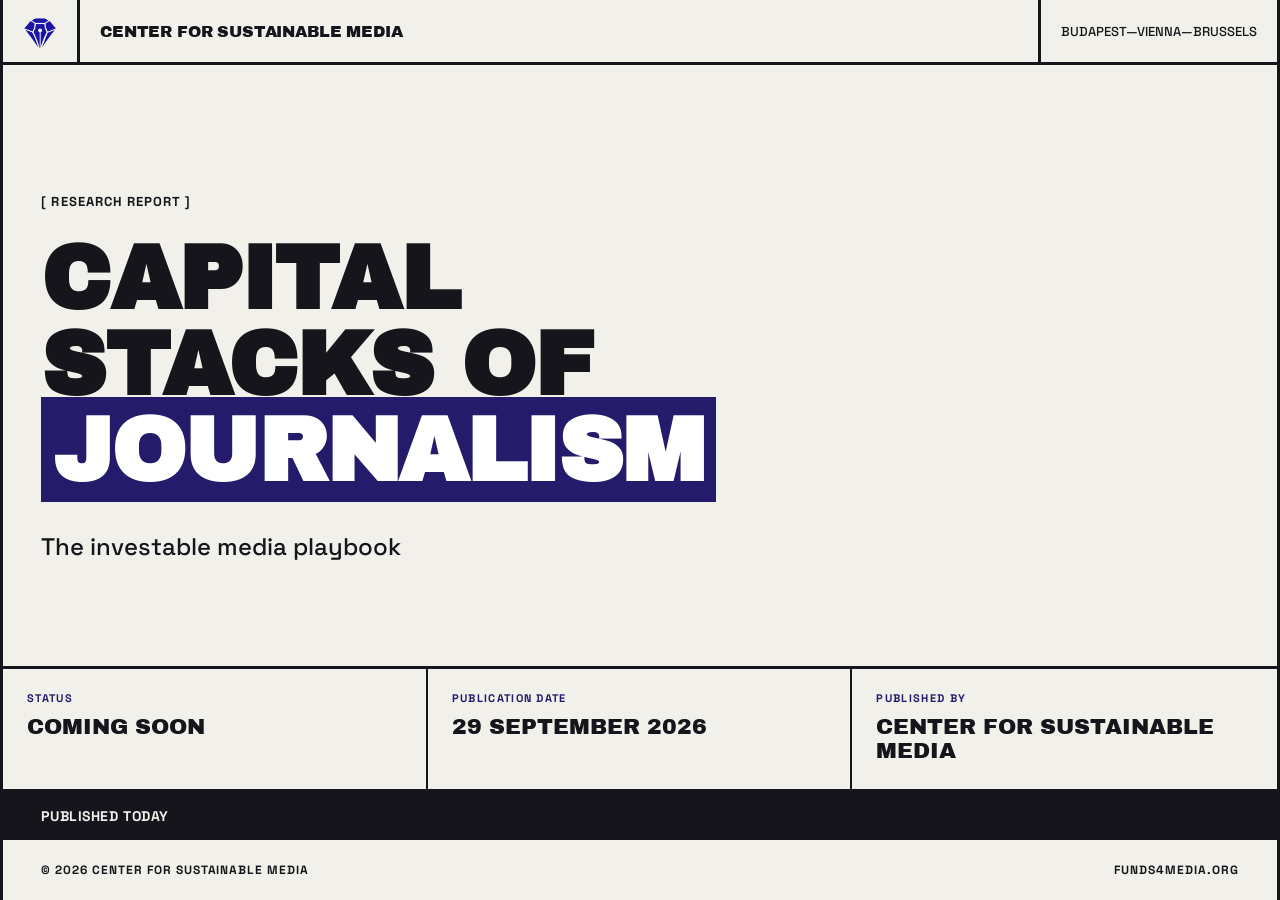
==== index.html @ 816e5230 "Add Capital Stacks coming soon page Deployable index.html bundled from the design source, plus the e" ====
<!DOCTYPE html>
<html>
<head>
  <meta charset="utf-8">
  <title>Capital Stacks of Journalism — Coming Soon</title>
  <meta name="viewport" content="width=device-width, initial-scale=1">
  <style>
    * { margin: 0; padding: 0; box-sizing: border-box; }
    body { background: #DAD7CE; display: flex; align-items: center; justify-content: center; min-height: 100vh; font-family: -apple-system, BlinkMacSystemFont, sans-serif; }
    #__bundler_loading { position: fixed; bottom: 20px; right: 20px; font: 13px/1.4 -apple-system, BlinkMacSystemFont, sans-serif; color: #666; background: #fff; padding: 8px 14px; border-radius: 8px; box-shadow: 0 1px 4px rgba(0,0,0,0.12); z-index: 10000; }
    #__bundler_thumbnail { position: fixed; inset: 0; width: 100%; height: 100%; display: flex; align-items: center; justify-content: center; background: #DAD7CE; z-index: 9999; }
    #__bundler_thumbnail svg { width: 100%; height: 100%; object-fit: contain; }
    #__bundler_placeholder { color: #999; font-size: 14px; }
  </style>
  <noscript>
    <style>#__bundler_loading { display: none; }</style>
    <div style="position:fixed;bottom:12px;left:12px;font:13px/1.4 -apple-system,BlinkMacSystemFont,sans-serif;color:#999;background:rgba(255,255,255,0.9);padding:6px 12px;border-radius:6px;box-shadow:0 1px 4px rgba(0,0,0,0.08);z-index:10000;">
      This page requires JavaScript to display.
    </div>
  </noscript>
</head>
<body>
  <div id="__bundler_thumbnail">
  <svg viewBox="0 0 1200 800" xmlns="http://www.w3.org/2000/svg">
    <rect x="300" y="200" width="600" height="400" fill="#F2F0EA" stroke="#16151B" stroke-width="12"></rect>
    <rect x="360" y="270" width="480" height="70" fill="#16151B"></rect>
    <rect x="360" y="370" width="480" height="70" fill="#241B6B"></rect>
    <rect x="360" y="470" width="300" height="60" fill="#16151B"></rect>
  </svg>
</div>
  <div id="__bundler_loading">Unpacking...</div>

  <script>
    
document.addEventListener('DOMContentLoaded', async function() {
  const loading = document.getElementById('__bundler_loading');
  function setStatus(msg) { if (loading) loading.textContent = msg; }

  const FONT_MIME = /^(font[/]|application[/](x-)?font-|application[/]vnd\.ms-fontobject)/i;
  const MIME_TOKEN = /^[\w.+-]+[/][\w.+-]+$/;
  function toBase64(bytes) {
    let bin = '';
    for (let i = 0; i < bytes.length; i += 0x8000) {
      bin += String.fromCharCode.apply(null, bytes.subarray(i, i + 0x8000));
    }
    return btoa(bin);
  }

  // Error sink persists across replaceWith since it's on window, not the DOM.
  window.addEventListener('error', function(e) {
    // Failed resource loads (CSP-blocked links, scripts, images) fire plain
    // events at the element — warn only; real JS errors carry message/error.
    if (!e.message && !e.error && e.target && e.target !== window) {
      console.warn('[bundle] resource failed to load:',
        e.target.tagName, String(e.target.src || e.target.href || ''));
      return;
    }
    var p = document.body || document.documentElement;
    var d = document.getElementById('__bundler_err') || p.appendChild(document.createElement('div'));
    d.id = '__bundler_err';
    d.style.cssText = 'position:fixed;bottom:12px;left:12px;right:12px;font:12px/1.4 ui-monospace,monospace;background:#2a1215;color:#ff8a80;padding:10px 14px;border-radius:8px;border:1px solid #5c2b2e;z-index:99999;white-space:pre-wrap;max-height:40vh;overflow:auto';
    d.textContent = (d.textContent ? d.textContent + String.fromCharCode(10) : '') +
      '[bundle] ' + (e.message || e.type) +
      (e.filename ? ' (' + e.filename.slice(0, 60) + ':' + e.lineno + ')' : '');
  }, true);

  try {
    const manifestEl = document.querySelector('script[type="__bundler/manifest"]');
    const templateEl = document.querySelector('script[type="__bundler/template"]');
    if (!manifestEl || !templateEl) {
      setStatus('Error: missing bundle data');
      console.error('[bundler] Missing script tags — manifestEl:', !!manifestEl, 'templateEl:', !!templateEl);
      return;
    }

    const manifest = JSON.parse(manifestEl.textContent);
    let template = JSON.parse(templateEl.textContent);

    // Nested page bundles (iframe targets). Each ships ONCE, in the ROOT
    // document's manifest; frame srcs carry an about:blank#<uuid> marker
    // instead of a substitutable uuid. Every document mints the blobs for
    // its OWN frames — from local text at the root, or text obtained from
    // its DIRECT parent over the relay protocol below — so each frame
    // navigation stays same-origin with its initiator and a deduped page
    // loads at any depth on any host, including a file:// download's
    // opaque origins (where a blob minted by one document cannot be
    // navigated to by another).
    const pageOrderEl = document.querySelector('script[type="__bundler/page_order"]');
    const pageOrder = pageOrderEl ? JSON.parse(pageOrderEl.textContent) : [];
    const pageSet = new Set(pageOrder);
    const pageTexts = {};

    // ── Nested-page text protocol (parent-chain relay) ──
    // Page bundles ship once, in the ROOT document's manifest. Every
    // document mints the blobs for its OWN frames, obtaining page text
    // through a strict parent-chain relay: a document only ever SENDS to
    // its direct parent (which, for every document the publisher's own
    // runtime minted, is another publisher document) and only ACCEPTS
    // text from that direct parent; requests from below are honored only
    // for the document's own child frames, and the ROOT never sends
    // upward at all. That last rule is load-bearing: the artifact host's
    // frame-ancestors allows claude.ai (and friends) to frame an
    // artifact, so window.top can be a FOREIGN document — a top-addressed
    // protocol would hand page uuids to that ancestor and accept forged
    // "page text" from it, minting attacker HTML as an artifact-origin
    // blob document. The chain never touches the ancestor: requests stop
    // at the root, replies are origin-addressed per hop (never '*' when
    // an origin exists), and both directions are origin-gated (on https
    // a foreign sender's origin can never equal this document's; in
    // opaque contexts — file:// — everything serializes as 'null', where
    // an embedded EXTERNAL frame still fails the gate by carrying its
    // own real origin, and a sandboxed child of such a frame is excluded
    // by the own-child-frames check plus uuid unguessability). Shape is
    // deny-by-default: one request form, one reply form, no error
    // replies.
    // window.origin is the SERIALIZED SECURITY origin ('null' in opaque
    // contexts such as a sandboxed preview iframe) — location.origin is
    // computed from the URL and stays 'https://…' even when the document
    // is sandboxed, which would misgate every opaque chain.
    const OWN_TARGET = /^https?:[/][/]/.test(window.origin || '')
      ? window.origin
      : '*';
    function trustedOrigin(e) {
      if (e.origin === window.origin) return true; // https chains; opaque==opaque
      // file:// trees: Chrome serializes the file document's origin as
      // 'file://' while the blob: documents it mints serialize as 'null',
      // so the two legitimate shapes can never string-match — accept the
      // pair in both directions. https origins never serialize as either,
      // and sender identity (own child frame / direct parent) is checked
      // separately.
      return (
        (e.origin === 'null' &&
          (window.origin === 'file://' ||
            window.location.protocol === 'file:')) ||
        (/^file:/.test(e.origin) && window.origin === 'null')
      );
    }
    // Non-empty only in the root document (nested bundles ship an empty
    // island), so it doubles as the root marker: the root answers from
    // local text and treats a miss as authoritative — never relaying to
    // its (possibly foreign) parent.
    const isPageRoot = pageOrder.length > 0;
    const blobUrls = {};
    const resourceBlobs = {};
    const UUID_SHAPE = /^[0-9a-f]{8}-[0-9a-f]{4}-[0-9a-f]{4}-[0-9a-f]{4}-[0-9a-f]{12}$/;
    const pendingFrames = {}; // uuid -> [{el, frag}] awaiting text for own frames
    const pendingRelays = {}; // uuid -> [childWindow] awaiting text to pass down
    function mountPage(el, frag, text) {
      const pageBlob = new Blob([text], { type: 'text/html' });
      const u = URL.createObjectURL(pageBlob);
      resourceBlobs[u] = pageBlob;
      el.src = u + frag;
    }
    function deliverPage(uuid, text) {
      const frames = pendingFrames[uuid];
      delete pendingFrames[uuid];
      if (frames) for (const f of frames) mountPage(f.el, f.frag, text);
      const relays = pendingRelays[uuid];
      delete pendingRelays[uuid];
      if (relays) {
        for (const cw of relays) {
          try { cw.postMessage({ __bundler_page: uuid, __bundler_text: text }, OWN_TARGET); } catch (err) { /* gone */ }
        }
      }
    }
    function ownFrameWindows() {
      const out = [];
      for (const f of Array.from(document.querySelectorAll('iframe'))) {
        try { if (f.contentWindow) out.push(f.contentWindow); } catch (err) { /* detached */ }
      }
      return out;
    }
    window.addEventListener('message', function (e) {
      const d = e.data;
      if (!d || typeof d !== 'object' || !e.source) return;
      // Origin gate first; the structural checks below (own-child-frames
      // for requests, direct-parent + solicited-uuid for replies, the
      // root's never-relay rule) are what hold in fully opaque chains
      // where origin strings can't discriminate — a sandboxed root's
      // FOREIGN wrapper still fails all three even though both serialize
      // as real-vs-'null' rather than matching.
      if (!trustedOrigin(e)) return;
      if (typeof d.__bundler_need === 'string' && UUID_SHAPE.test(d.__bundler_need)) {
        // Requests are honored only for this document's own child frames.
        if (ownFrameWindows().indexOf(e.source) < 0) return;
        const uuid = d.__bundler_need;
        const text = pageTexts[uuid];
        if (typeof text === 'string') {
          try { e.source.postMessage({ __bundler_page: uuid, __bundler_text: text }, OWN_TARGET); } catch (err) { /* gone */ }
          return;
        }
        if (isPageRoot || window.parent === window) return; // authoritative miss
        const waiting = pendingRelays[uuid];
        if (waiting) {
          if (waiting.indexOf(e.source) < 0) waiting.push(e.source);
          return;
        }
        // Never-answered uuids would otherwise accumulate forever under a
        // request spray; past the cap (far above any real page count) new
        // relays are dropped rather than remembered.
        if (Object.keys(pendingRelays).length >= 128) return;
        pendingRelays[uuid] = [e.source];
        window.parent.postMessage({ __bundler_need: uuid }, OWN_TARGET);
      } else if (
        typeof d.__bundler_page === 'string' &&
        UUID_SHAPE.test(d.__bundler_page) &&
        typeof d.__bundler_text === 'string'
      ) {
        // The shape test is load-bearing beyond tidiness: the solicited
        // check below uses the in operator, which matches prototype keys
        // ('__proto__', 'constructor') — an unshaped key would reach
        // deliverPage and throw, painting the error banner.
        // Text is accepted only from the direct parent — the document
        // that minted this one.
        if (e.source !== window.parent || window.parent === window) return;
        if (!(d.__bundler_page in pendingFrames) && !(d.__bundler_page in pendingRelays)) return;
        deliverPage(d.__bundler_page, d.__bundler_text);
      }
    });

    const uuids = Object.keys(manifest);
    setStatus('Unpacking ' + uuids.length + ' assets...');

    await Promise.all(uuids.map(async (uuid) => {
      const entry = manifest[uuid];
      try {
        const binaryStr = atob(entry.data);
        const bytes = new Uint8Array(binaryStr.length);
        for (let i = 0; i < binaryStr.length; i++) bytes[i] = binaryStr.charCodeAt(i);

        let finalBytes = bytes;
        if (entry.compressed) {
          if (typeof DecompressionStream !== 'undefined') {
            const ds = new DecompressionStream('gzip');
            const writer = ds.writable.getWriter();
            const reader = ds.readable.getReader();
            writer.write(bytes);
            writer.close();
            const chunks = [];
            let totalLen = 0;
            while (true) {
              const { done, value } = await reader.read();
              if (done) break;
              chunks.push(value);
              totalLen += value.length;
            }
            finalBytes = new Uint8Array(totalLen);
            let offset = 0;
            for (const chunk of chunks) { finalBytes.set(chunk, offset); offset += chunk.length; }
          } else {
            console.warn('DecompressionStream not available, asset ' + uuid + ' may not render');
          }
        }

        if (pageSet.has(uuid)) {
          pageTexts[uuid] = new TextDecoder().decode(finalBytes);
          return;
        }
        if (FONT_MIME.test(entry.mime) && MIME_TOKEN.test(entry.mime)) {
          // Strict artifact hosts allow font-src data: but not blob:.
          blobUrls[uuid] = 'data:' + entry.mime + ';base64,' +
            (entry.compressed ? toBase64(finalBytes) : entry.data);
        } else {
          const blob = new Blob([finalBytes], { type: entry.mime });
          blobUrls[uuid] = URL.createObjectURL(blob);
          resourceBlobs[blobUrls[uuid]] = blob;
        }
      } catch (err) {
        console.error('Failed to decode asset ' + uuid + ':', err);
        const blob = new Blob([], { type: entry.mime });
        blobUrls[uuid] = URL.createObjectURL(blob);
        resourceBlobs[blobUrls[uuid]] = blob;
      }
    }));

    const extResEl = document.querySelector('script[type="__bundler/ext_resources"]');
    const extResources = extResEl ? JSON.parse(extResEl.textContent) : [];
    const resourceMap = {};
    for (const entry of extResources) {
      if (blobUrls[entry.uuid]) resourceMap[entry.id] = blobUrls[entry.uuid];
    }

    // Artifact-host CSP (connect-src 'self') refuses fetch() of blob: URLs —
    // consumers read these Blobs directly. Survives the swap like the error sink.
    window.__resourceBlobs = resourceBlobs;

    setStatus('Rendering...');
    // Page uuids have no blob here — they ride inside about:blank#<uuid>
    // frame markers the pass below resolves after the swap.
    for (const uuid of uuids) {
      if (pageSet.has(uuid)) continue;
      template = template.split(uuid).join(blobUrls[uuid]);
    }

    // Strip integrity + crossorigin — blob URLs from a file:// document inherit
    // a null origin, so crossorigin forces a CORS fetch that SRI then rejects.
    // The manifest bytes are ours; SRI protects against CDN compromise, not this.
    template = template.replace(/\s+integrity="[^"]*"/gi, '').replace(/\s+crossorigin="[^"]*"/gi, '');

    const resourceScript = '<script>window.__resources = ' +
      JSON.stringify(resourceMap).replace(/<\//g, '<\\/') +
      ';</' + 'script>';
    // Inject after <head> so the DOCTYPE stays first; prepending the script
    // would push the parser into quirks mode. DOMParser always emits a <head>
    // (synthesizing one if the source HTML omitted it) but may carry
    // attributes through, so match the full opening tag. slice() rather than
    // replace() keeps us clear of $-pattern substitution in resourceScript.
    const headOpen = template.match(/<head[^>]*>/i);
    if (headOpen) {
      const i = headOpen.index + headOpen[0].length;
      template = template.slice(0, i) + resourceScript + template.slice(i);
    }

    // Parse the template and swap the root element. Scripts inserted via
    // DOMParser/replaceWith are inert per spec — re-create each with
    // createElement so they execute, awaiting onload for src scripts to
    // preserve ordering (React before ReactDOM before Babel before text/babel).
    const doc = new DOMParser().parseFromString(template, 'text/html');
    document.documentElement.replaceWith(doc.documentElement);

    // Resolve page-frame markers: mint this document's own blob for each
    // framed page — from local text when this is the root, otherwise by
    // asking the direct parent over the relay protocol above. An
    // unanswered request leaves the frame on about:blank, the same
    // degraded state as a refused embed.
    {
      const MARKER = /^about:blank#([0-9a-f]{8}-[0-9a-f]{4}-[0-9a-f]{4}-[0-9a-f]{4}-[0-9a-f]{12})(#.*)?$/;
      const needed = [];
      for (const el of Array.from(document.querySelectorAll('iframe'))) {
        const m = MARKER.exec(el.getAttribute('src') || '');
        if (!m) continue;
        const text = pageTexts[m[1]];
        if (typeof text === 'string') {
          mountPage(el, m[2] || '', text);
        } else if (window.parent !== window && !isPageRoot) {
          const had = pendingFrames[m[1]];
          (pendingFrames[m[1]] = had || []).push({ el: el, frag: m[2] || '' });
          if (!had) needed.push(m[1]);
        }
      }
      for (const uuid of needed) {
        window.parent.postMessage({ __bundler_need: uuid }, OWN_TARGET);
      }
    }

    const dead = Array.from(document.scripts);
    for (const old of dead) {
      const s = document.createElement('script');
      for (const a of old.attributes) s.setAttribute(a.name, a.value);
      s.textContent = old.textContent;
      // text/babel scripts with a src: read and inline. transformScriptTags
      // does XHR against the src, but blob:null/ from a file:// origin is
      // silently dropped. Inlining makes it a plain inline babel script,
      // which transformScriptTags handles unconditionally.
      if ((s.type === 'text/babel' || s.type === 'text/jsx') && s.src) {
        const pre = resourceBlobs[s.src.split('#')[0]];
        s.textContent = pre ? await pre.text() : await (await fetch(s.src)).text();
        s.removeAttribute('src');
      }
      const p = s.src ? new Promise(function(r) { s.onload = s.onerror = r; }) : null;
      old.replaceWith(s);
      if (p) await p;
    }
    // Babel standalone auto-transforms type=text/babel on DOMContentLoaded,
    // which fired before we swapped the document. Trigger manually if present.
    if (window.Babel && typeof window.Babel.transformScriptTags === 'function') {
      window.Babel.transformScriptTags();
    }
  } catch (err) {
    setStatus('Error unpacking: ' + err.message);
    console.error('Bundle unpack error:', err);
  }
});

  </script>

  <script type="__bundler/manifest">
{"aaacc72f-55c2-4d6e-9e38-f3a8f732ef23":{"mime":"image/png","compressed":false,"data":"iVBORw0KGgoAAAANSUhEUgAAAfYAAAH2CAYAAACC6668AAAQAElEQVR4Aeyd2ZkjOZKtI68M/TajS1fp0SNLZcoyrUdl6zL91jrEPYfpjPJgcPHFDOtfH72Ciztg+A3AgRmczP/[base64]/IOENCEAAAhCAQL8EEPZ+fYflsQQoDQIQgMAQBBD2IdxIIyAAAQhAAAK/[base64]/RCAAARiCVBa5wQQ9s4diPkQgAAEIACBNQGEfU2D5xCAAAQgEEuA0ooTQNiLI6dCCEAAAhCAQB4BhD2PLSVDAAIQgEAsAUrbQABh3wCJUyAAAQhAAAK9EEDYe/EUdkIAAhCAQCyBQUtD2Ad1LM2CAAQgAIE5CSDsc/qdVkMAAhCAQCyBZkpD2JtxBYZAAAIQgAAEzhNA2M8zpAQIQAACEIBALIETpSHsJ+BxKQQgAAEIQKA1Agh7ax7BHghAAAIQgMAJAneE/URpXAoBCEAAAhCAQFUCCHtV/[base64]///FPHO8c/YfC3zQz+/O+//e9vrfdt7IPAFgII+xZKnNMFAU3M3y3mMpYJWhB47CLw2/vbN4v7911XcTIEGiSAsDfolLlMOt9aCfpvEvQ/NTH/cb40SpiZgPuQ+tK7+hQCP3NH6LztCHvnDpzZfE2+V0H/UxyI0gWBRwyBReAdwdOvYpBSSkECCHtB2FQVR0Ci/l2T7xdBj6uBkiDwdknPK4J3PwMHBLohgLB34yoMNQELuibad4n6H37NAYECBJwZIj1fADRVxBBA2GM4UkoyAQm6J9fC++jJjaL4rgh4MelFpftiV4Zj7HQEEPbpXN5fgzWZWtCdDmW/sz/3DWexBN5fp2T/fTjPjtMghH0cXw7XEkVGQ319bTgHzd0g9t/n9n/TrUfYm3bPnMZJ0J12Zx99Tvf31upLX1Wf5etxvXluYHsR9oGd21vTNDl6krym3Xszv7C9VNcSAaXn//CWkftwS3Zhy5wEEPY5/d5cqz0panJkH705z2DQDgIf6XkEfgc1Tg0ngLCHI6XAPQQ0AbKPvgdY0rkUG0rgIvDu26GlUhgENhJA2DeC4rRYApr0rml3vo8ei5bSGiGgDJTT83z/vRF/zGQGwj6Ttxto60rQSbs34I8cEyh1TWAReL4et4bC81QCCHsqXgpfE5Co8zOwayA8n4nAJT3ve0lmajRtrUMAYa/DfapaJehOu/P1tam8HtfYwUq6jAWNCb4eN5hjW2oOwt6SNwazRZOXJzG+vjaYX2nOeQJLet777/ya4nmclHBDAGG/AcLLGAJOOWryYh89BielhBFoqyCPEY8VL4LbsgxreiaAsPfsvQZt1wTF19ca9AsmNU3gsv/usdO0lRjXDQGEvRtXtW2oJiWn3dlHb9tNWBdMILI4Re98PS4S6MRlIewTOz+i6Yugs48eAZMyICACi8Dz9Tix4HGMAMJ+jBtXiYBEna+viQMPCMQQ+FTKJT3P/vsnJrzYSABh3wiK0/4iYEHXhEPa/S8kPINAFoGLwHvMZVVAueMRQNjH82laizS5eB/daXd+BjaNMgVD4CuBJT2/6+txX0vhnVkIIOyzePpEO1eCztfXTnDkUgicJSCB/1PZMvbfz4Ic/HqEfXAHn22eRJ199LMQuR4CsQQu6XkLfGyxz0rjs54IIOw9eaugrRJ0p93ZRy/InKogsJPAZYxqrPLztDvBjX46wj66h3e2T5OEJwvvozvtvvNqTocABEoTUHr++v33bn6etjSj2epD2Gfz+JP2OrWnScKCzgTxhBMfQaBFAh67HsNenLdoHzaVI4Cwl2PddE2aDJzOQ9Cb9hLGQeAlAe+/T/atlZdMpjsBYZ/O5fcb/H//+Z/v397ef7//Ke9CAAI9ENAY/vHv//yDcdyDsxJtRNgT4fZWtMT9pyaFb54cerMdeyEwOYHL2NUYduZtchTnmj/C1Qj7CF4MboMnB4m7V/0/g4umOAhAIJiAx6oW5B6vwSVTXK8EEPZePZdst8TdEcDvmjR+JFdF8RCAwAECHpsS9G8eqwcu55IiBOpUgrDX4d5NrZo0vnvykMFE74LAAwINEPgpUf/dY7MBWzChQQIIe4NOadEkibujd6f7EPgWHYRNUxCwoHssStQZh1N4/HMjt75C2LeSavC8//7b/15+TMZ/S5jnycSTiiYX0vMlgFMHBP4i4K2xYml3zyl8J/4v+L09Q9h789jKXv8ghV76e6uXfxhCz4s8JPDXr8YRNRQhTiUTE7ik3b2gLsVAov7x70N4jtFrft+iFPygerYJe1BlFBNHwKvpm9Icvb9rEBb5uovE3RHENT1/YwovIQCBswScGbOge6ydLWvL9Zo7LnOIxPzTD9zoNf+a3BaADZ2DsDfkjK2mLKJ+dxWtQejfjS42ED3paPL5JtuJ3gWBBwQCCFyidI2tIot02+s5RXOHf07aL78c+uyT2H85gTeaIlBD2JsC0JsxHoCy+a6o6/3r45Ke1wq82MQgcb9G7wj81Qv8hcBOAorSf/dYkqgXGUeeIzSnvMvMl3OKznso/LqeR0MEEPaGnPHKFA1CDz4fr069fP7+9s3Ru9Pzm6+5XHjwf56MPClpcuLmuoMMuWxOAh4zGjvFb47zHLGDuFP1iPsOYLVO7V/Ya5ErXK9FXYPw0KDydSVX2xJ4vvteuH9QXbcEiqfdNZd83Bx3gNpvur5IoHDANi5ZCCDsC4iW/3ggWZxP2ujVtqP3Gun5k6ZzOQTGI7BE6f6hmVJp98scoLnk1H65ri92D894Xi/TIoT9M+cmX2kgnRqI60a5LEfvXiys3896rujdd8/zD8tkAabcHglcxoTGRpFFtse6x7zG/qGM3z3ALsvl3vuM9+oTQNjr++CpBR6QOiE69XW5uW4pW8XnPzyJKULhl+vyUVNDuwQuaXftpXscFLFS4nsm7f7URol7WMDxtCI+3E0AYd+NbMcFJ09dhDda1NdWXVJzGvyZdXzUJ3F3pHK9e/7jfZ5AYHQCWtT+sKB7DJRoq8e0549k8fX8EZYFKMFlljoQ9kY97YEp04oIrgb/5ZfrljpVbe7Dk5smOb77nouZ0tsgcInS1eeLpN3d5EXQLbgl5g/E3dAbOxD2xhxicyywFls/Xx3ZTy/pedVdbAKSuF+j9yI3D2UDpHwIrAkoSm/1O+lrMyOe+075YvNGhMGjl4GwN+ZhCetFYGuZpQUF332vBZ96RyHgLafWv5Meytrzhueu0EIp7DABhP0wupwLNUCcQsspfF3qi+e2wym9F6eFfexUpSMcFUj0Lgg8uiRwSbs7E1XKeolp2s1xe9vgOUP2lEj/7zVtuvMR9oZcXlJINzbb+2fFvvsucXekc03PbzSR0yBQn4AWpTVujnuXmDZ1Z7rsaSIwqd8j6lqAsNfl/1H7IupNrnY1WJ2ef/ajFB/tiHiyCDzffY+ASRnZBLwYddq9yB6zI2LPFRqTzQqo7cuGTvnPCSDsz/kU+VSD1ZNCk6K+AnDZ+y85aCXw3xUJ+Tu/pOdXjuBpGwTcN2dNu7/wgDN9zS48Xtg+xMcIe2U3StQtmE2l014g8aB1ej5vIbIyQOLuiMjpef5hmRUXntYjIEF32t1RepEFp+cIL6gVpXc1T8huByz1HDVxzQh7Reer41vUu1zZapIp/d13/mGZin2Vqi8ELjfHabFZTLAWQfccUWQhfWll0P80R/zhOS6oOIrZQQBh3wEr+lR1fA/Y6GJLlndZmGjwFpvonPpUxLQnPV+SB3UNSsB9zn1Pol4ySn8Xzu4EXTZ/PN7fvhW7N+ejUp68IeyVOoFX4pWqDq9Wg7fGzXWk58M9SYF3CHgrqEbavfdF/wdKzQ+I+weNMk8Q9jKcP9WyiHrXK/FPDfr14hK9L2379U7y/xU9lb+5LrlNFN8MgUva3VF6KYuc+bIIqr7R5oY3taun+wPkgr4fCHth/y3CN9zAXWG83lxXJD0vcXdE5ejd6fmVGTyFwDECSrv75rjf3beOlbDvKgn6ZcwMLn5u4zBZiH0eLn82wl6QuQewqhtZ1NW8Xw9PUl7ELG3+9Wbi/z0JK7rq7bvviUQo+gABLxKddi+yKLV9HiMaK7MIHuJupxc4EPYCkF2FBW6iAewm+7ik59X2YhOlBJ70vMlz7CKgKP3yD7bsuujEyR4TEvV3FTHFQl/tvD78D8bM1uZr24v9RdgLoNYgvghcgaqarOL97ZtvruO779neofzdBCToTrs7Si95t/ufHhO7jR3kArWdm+mSfYmwJwN28erI3DgiEOJQ5bvvTtFz/OMbDL4ycIZHXbPIQxG6Bd1p9+kjVs8FDniKgJ+wEoQ92ekezKpi+oEsBtfHJXuhQV0sPX+tmL+7CHByEAH1de8tv6s45gFBuD7e3755kXN9yd9AAgh7IMzbohD1WyJ/vdagdnqelNxfSHg2GIFF0K9R+mCti2nOMkfGFEYpHwQQ9g8UsU88qFUiK3RBePK4RO8M7ieERvlosnZo/H/X4tURdGolIgAAEABJREFUKXPAc987m2FOz8/i010EEPZduLadrEF9EaxtZ3OWCHhwF7u5TvXxgEAKAY99L1Ql6txXs52w75Rna247r5dnIuwvEe07wQNbg5oV6D5sl7PNzZOiGV7e4H8QuE+gyXfdd92HZRxRuiDseYgb/2DMHmAvzkXYXwDa+7E6KKK+F9rn8y/ZDok7K/jPXHjVKAH3VYn6u8xD0AXh6OP9jX8w5ii72+sQ9lsiJ15rcCPqJ/itL9Ug9811pOfXUHieQ+BgqRJ0byH55jjS7gcZ3l6mcc8cegvlwGuE/QC0e5csos6K/R6cE+95oHsCPVEEl0IgnID7pPumCmbMC0LkY5lLI4ucriyEPcDlGuROGzPAA1g+KAK2D8Dwdh0CEvVHUXodg8aq9ZIJGatJZVuDsJ/kLVH3njCD/CRHLodAZwRYbOY6DHE/wRdhPwFvEXX2hE4w5FIIQOAJgbk/8tfgWEAd6AMI+wFo10uUjkPUrzAS/4rz3xOLp2gIQKBRAhr7/[base64]/O90DDrqopj6hIADLI1fMqdPGCHsT+BcP1JH4saNK4wB/tqfHN/+mI3BAF2XJiwE1Heffw1uOW/WPwj7C89zs9wLQIU+1grdP9tbqDaqGZDAzwHbNHWTLO5TA3jSeIT9CRxE/QkcPoJARwS+vb3/qyNzMXUjgWWO3nj24dO6uxBhf+CyJUJkH+cBH96GAAQg0AAB7pS/4wSE/Q4UiTr/sMsdLrwFAQhAoEECvlO+n626AgAR9hvIi6jztbYbLryEAAQg0CoB7bf/4bm7VftK24Ww3xBXB0HUb5jwEgK9E9C45h8S6t2JL+yXj2e8U/4uFYR9hYUbMVYwGnv6f//5H1JtjfmkM3O4X6Yzhx0x1+J+5LrRrkHYF48uos7gX3jwBwIQgECPBJa5vEfTw2w+LOxhFjRQkPZmHA0i6g34AhMgAAEInCQw/Z3y0wu7RJ074E+Oop4ut797shdbIQCBQwSmFvdGhP2Q405f5EmePZnTGHsrgMxMbx7DXggcI+CvwU053qcVdkT92EjhKghAAAK9EHDg5rm+F3uj7BxS2LfAkcP5h122gOIcCEAAAh0T0Fw/3dfgphT25a7JKVM0HY9PTIdAEwT46mUTbthlhMR9qkBuOmHfL+q7+g8n5xDgX+bK4UqpEJiFwFQ3000l7MteC5F6Z0OZf5mrM4c1aq7Gv7/W2qh1mFWAwDTiPo2wa1D7a23Vfy62QOeliicElJLjp0Wf8OEjCAxOYIo75acQdkR98KG6r3lkbPbx4mwIDEVAi/vhb6abQtjlyEFvnBhqvNEYCHRDQNtDP7oxFkO/EJAmDC3uwws7N8t96dPdvcFdyN25DIMh0DwBi3vzRh40cGhhR9T39QrOhsDIBDSRk7kb2cEH2rZoxIEr275kWGHXvrrvgGU/te3+V9S6pU8UrZPKIACBpgkMeaf8kMKuCdx3wLM6rzqeqBwC4xJge2go3/pOeQeCwzRqOGFfRJ2vtQ3SRblJaRBHNtIMzw+NmIIZDRHwNs1IfWM4YZeDEPWGBkyUKRHlqG/wHfYIkH2XwfZc3/5Ls17zwzB3yg8l7KPeCJHWk+crmEl9Pp9ntpifOs6kW6Fsi3uFasOrHEbYF1Fn4g7vInULzNnLrNsmah+DgLaJ/jVGS2jFmsCiJeu3uns+hLBrb8Q3PiDq3XU/DIZAWQKKyLiptizyHmvr/[base64]/Ul7gydpFp9PWA/0UVc303Ul7MsEzSQ90Gh51JTgFCd95hHoXe9z8i0Bskq3RIZ+3Y24dyPsFnWttLkDfuhxQ+MgUIaA55PAmojaA2E2XlQXd8p3IewehIh649092DxFQmF3LqvvdLU/Foyy2eIqGxaWxVF2iV+gq+zMktVrPmn+ZrouhF0gmZhL9lzqggAEIACBhwSkSU2Le/PCzs1yD/vWyB+EpTad7RkZFG27Etj3VxNzWLAQmV3a1wrOrklAfajZreGmhR1Rr9lt69UdnNoMS7nWI0LNEIBAiwQWjWrOtGaFXZGW91iZlJvrMkUMCovYtarm32Av4rL+KlnmmLuG731Ti1F+/ngvtDHOb/JO+SaFXQPOvwEfliobo//M0wqlNsOEXdRYHAoCDwhAII2A75R3IJpWwd6CmxP2RdSb3bvYC5jzdxOIFPXdlXPBPASUzQkLHrQYfTKxz8N01pa6L1m7Wml/c8IuQIh6K72jgh1KaYZ9dUgDjcm2gg+pEgIzErB2ac5pIkPYlLC3eiPCjJ20YpuJ2CvCn63qyIlYi9Ii++yz+ain9lrcW7C3GWFfRL2J1U4LjpnVBqU0w4Rdgyws1TqrPyZod+ScE9Z3J+A+bBMXLavaviaEXatmp0wjB1hVqFR+jAARzzFuXHWcgBZ/Yd+aiFyUHm/R3is5P4FA9Tvlqwu7RJ074BN61uxFql95sTg7Btr/mkB0QEHU/pr5DGdUFfeqwq7J16LOzXIzdPMNbVTEEybGkZHYBtM5pWMCmofC+p2yTmE3f/aIFJs/EfDX4KIXjp8qePSimrBrMCHqj7wy5/vRkU6VATWn62j1lUDk4vRaJn/7JaAAo8pvylcTdjWYG5v67a/hlkdGOl40hhtIgcMSYC5q1bVj2KX+VVzcqwj7ctcgEdUY/[base64]/9hc4rcKV9E2DXZcgf84X4w/oVEOOP7uIcWep4KtDNssRpoE0U1QMABbnBf+9KqIsKuhhS9ceBLK3mjWQLRkQ19rVlX92BYWNTOYrUHd9ezUfPUpzvloy1JF3Zulot22XDlhUU22avg4cjToE8ENNlGByBhffuTobwYgoD6W9rWdKqwI+pD9L/URgRHNmERV2qjKbxZApGLQ2Wj+BW6Zj3dhmGLRgYb8/aWJuwaIL6JiYk23GXjFKiJL/T7vloBR0dc48CmJVsJhM1ZWrR6DtxaL+fNSSDlTvkUYZeo+2Y5Jtk5O+qeVoelKt3n9lTMuRC4RyB6cRi9eL1nM+91T8B3yocuAiOF/ULXE6wGR9rewaUS/jcEAUU0YcIuIGGRlsriMTEBz2GBzY/s44FmUVRLBKSZoYFwuLAbFqtUU+B4RiC6j0QPjGe289nwBMIWicGL1+HBT9jAn5oLf//3f/7xLbLt4cLujqzjuw21wTL22IpVF/IYmkBYvwiOsHqH7onih8beD4/BV4fO+13H5fzeGx5lf/Qi0XyjbKOcMQi4Tyxj83fpZdhceKUTLuzXgv3XBsv4y2rEDdF74Q1QmTw6JOC+EWh2WIQVaFOxojy2dFzGmceb2H73scUAnfdTx+V8XfvNh8ryTY1Tj9XgxeLULLf0w0nO8aL7Mk495jLbnCrsa8PdEE0al0ZVmDjWpvC8MoHF/2FWREdYYYYlF2SOGlPfPLZ0hImHynLGzZH872pCWLkqq6dH2GJRPGdl2JO/02y9jlON1ZTo/J7hxYR9Xbk6+mXiUEO/udH6jI4vCLM87P+otgZHVlFmpZbjMeOxE8nxnsEq/6fqmVLgoxeL9tk9xrw3LIFi0fk9glWEfW2IJo/+RH7dAJ7vJRC9iAuLrPY2pML5l8nCY6Zk3arvKvBO0ZesumpdkYtGMQz9OlNVMFT+kIAXcFoMe0urWHR+z5jqwr42yp1fUEjXr6EM9lwdP/TXuKIjq4ZxX8RVYyR6YbS5yar7u/zn9Pzmazo/MXrRWM13nfuhdfMvC25p12VbrAVjmxL2NRBPIgJ1SQNqMhk5Ulg3e/jn9mtUIyMjqiibksq5iHpS2buKlf9si7+aM7xIRS8aNY+FLmp3OY6TwwnIn/42iQPRqtH5vYY1K+xXYz2R6HC63vvxFnpE/gqns78eCMEmR0dUweaFFGchbS5K9qJbrRte3CMXj57HxIxH3wQcnV++Smp/6mhyDDQv7Os+YIg6EPk1lNvnbb8OHQTREVWD6JoU9SunScQ9dPGYsLi9uoO/iQTsNx3X6Lz5+yW6Eva13yTwl+/fanIhkl+Dafi5fRZlniKp5gfXybY2LerXtmmyGzqDlrB4DF3cXv3A3xQCXUTn91rerbCvG2PB0EEkv4YS8zyslGgB0IT79zDjGixIC9bm0u/3MGncefLrwtZ79m95L3IRaV6qE3EXhFYfnqt0dBOd3+M4hLCvG+aBowORX0Np4Ll9EmxGaIo02LZTxXlSOVVA4YvlWwuVj8I1l6kuehEp/3ITXRnX7anFC9Tm9863Nmg4YV833BOOjqvIO2U47OSzbndrzzWRmf3bW5BhkRFUkEmRxXiLqbt+2kuG4aCjQheRnpMO2sFlwQQ8N+noOjq/h2RoYV832IPJk48O78lbaLqbPNft6ex5KGtFUKH/xGFLLNU/u01re4JsiWWkLdGLSbHyHBRpImXtIGD+GmuX751LG0Lnpx1mpJ06jbCvCcqRjuK9SkPk12BynodGoJpgr9FTjrUVS/VkU7H601VrXHmC9HG6rNYKSFhMDsmpNb/d2ON0+2XeV18d+ubbKYV97Ww7WCu3i7OXiZUBtwZ08rmYRu8nDivs7osncVe/XP4eNhKNXFTK155nfFT32egGuE9qjq/+M68lOU8v7GvYGmxE8msgAc/NNKCYjyISIqdfZVf+vyefyiaEVC9/DytW0X1PPo9e9Ib4cJBCponO7/kLYb9HRe9pgkLkxeHMQxNXaPSmiGnY9Jn72xnWLV0b7feG2haaLRrJ5634yH1vtuj8HnuE/R6Vm/c8ANVZ/HO2PkLF6qaqoV6aW2SDFDH18t31vc0eKsqN9vtemJnnRy8uLUSZ9k5S9tTR+T0fI+z3qDx4TxOWbwRzJO+b7hD5B5yWt0PFShOqoyUfS/Hj/NHkPmJKNtT/rXhbi0FB0m0AABAASURBVMvQb2RoThk2C5XtM42by/fOHXSJ45D97ShDhP0gOXckHYj8A34edA8+Ovr2kKJuGO5H/vvw6PAD+X/ExcrFE8si8/I84n9iRRZwO0ii8w2smhN2DZrv//W3f/7pvxvsb+IUTcxE8p89YR6hK+joSOmzubxKIBDq/wT7DheZ0BeHZXUY8s2FXvwoMm/2znbpVVOBR3PCLpG8pKY8eCTw7zoQ+ZtO3vpLDcLQaE2D5tInWm/3EfvEqnS0dsTM3ddoHI8sVqGT+MJqZF67+89ygaPzS7pdjJqcAzw3WaOsV4vNTfxpTthNRSsz//rWtaP/ZmiCh8gbTgdH9CC0/ztoNiZORMATemRzR13gHWFkFjr82yK/R88lR+y5vUa+/02HM8vvy9z0m+xtaoHepLAb5ANQHyJvsDpCV86uN+tQB3V6+ron705wXbhkVVml3Ad+O2xLTz4+3MieL3xie3RfeFJV8Y+WCT2sXs8PKmzIOUHt2vL4FJ0vPLZcV+wczUUW8z/lex8fN1Gqn3sB0pTvmhV2O9bAHnlNcP/Q8acjeQPX0ZPIW+C9IvXd9UOJvPwWmjKTjz8G0KO+0PP70bx6ZtGb7ZpzQvu65rvQLaweeKrNP3R4LrQ4hvKMaL98/CU6X5cr239oDDcl6ravWWG3cQZmcH7+7PDkrwORfwapwGdbfLXHDA8qnd/Ngk228jhHoKurNeeE/q6C5rvmhC3JId1G5zc8LlnYm/eaeNm0sJvQ0tk3r4g02IjkDa7CsfgqsmZEPZImZUUTcDQX2kejF8fRDT5Tntumo9vo/KbtP5d7wW7ebuNl88JuTEcBIvKmV+zYvPjaapH9t/VczoPAFwIF3ojuowmL4wIUnlbRQ3T+m7Z0vW/uY9PWnxYo3kJ92vCaH3Yh7AYkkL5T3k8PHR6AOkjXH6L3+iL5J7SjKw0/S1ryNVzOaJkAUft971jQm43ObbLnGAm672z/U683Z1401/l+gPBARjaEPboRdq1kLx0louUS+Gu6vqvvyLvt4nC58c6dS0eomLr8g4f3mkI7un100BYug0AGgWdlbhaFZ4VcP/MYvz7v7a/nJGVYm/4hGYn5JcA7OMeEz3UZPu5G2N14dXiLhw+/jDg+vj5nZ3sFF1FoiTLMQodF3nfWV/3deg/myDb35IfIdlNWnwQOCsTTxkaPqaeVnf/wEnRZ0D0nnS8uvgTPKZrjd0fnN5Y0va++trUrYbfh6jxOyUeKu4v1gcibwv4jfAWriTL0buP9TeIKCOwjYOHYdcWLk1sVyLXZXnxoPh45Ol83901ttfZ8eq/VF90Ju0EWAIzIG/SGw4N7w2mbT9EE6bSmj83X9Hyi2su9BD07cLFdi9FNN10tp2/9kxHAbK370XmzROef2q95rhtRt+FdCrsNLwgakTfw+0dGtJ4xQd63nndTCSSJXarNZwqPXqRpjtt6D80Zszdda1sUUE0Tna+hqO3N3yy3ttfPuxV2paouK0c3ouCByK9gq8OHTjyaGB2p+1jVMvZTiR/bDoO4WL4MXZR6jhOamlH7ZY61oMuWJjNLmjP8M69n986F+eEjPHh5WFPgB90Kuxmos7nT+/DL0seHyLtz6ehGkMxNx/XGO4vzEYbhHT56YizdIQ7W102/2dM+jYcmhWBPG46cq3aH+jN68bylTd/e3i//opoEvclI1Yx1XAU9dDF1w6ebm+Vu7H7rWtjdGHc+/T0iTLos5mFB0nH5CoU7nI7QwR1j5f1SFoH39019d/1mkY+ecBZm3XC7T/PYu0vbj13MVU0R0DwQKjQan57bfGS3s5fo3D8i4yOU8z24i7bc+6j597oXdhOOFhmXefTwwNYxusgTrR/tIPevG25BozGQPvHeR1n93a5+sMZzpw4v7LOi81MO8aJXxzo6LzJWzOSU4ZUvHkLYvapt0RGe3HQMJ/Ji7cg+uusWGbDRRkeUpz4ylAhqIp7Wl+4P0f70/KZyI6N2R+eXdLvK/q4jsmyZev6hPmQxd2Tuo+j48PzWIpM9VIcQdjfYjrBD/LzFw4NdxxAib9aRjD2II8vrsSwxGEYM1c+LTsQN+rvJqN3zo45rdN7cPRAeAzos6L4Zzn3o65jId7azkc2x2dvsYYTdDZfg2CHNrT5t2/rwxKejW5FftyXiuVh4EEcU1W0ZgzGoMSE35ftof2pu87zmY287ic63E+v2ZrnbJg4l7G7ccsPDkQHgy4sfngB0WOS7+936CFheoUeUM0AZ4VFeDSb484N6uD8VbW/eAvO5OojOP9xx98mnN8VrM99PFzb4YjhhN+NOHfSbBP4P/56xjmlE3m22zzje3npnIVG/9GF8+YtAtD8dtb+Y23qIznf/E6m/aOb+X1ybvHnwaKuHFPZlAHT1E4A3DrxMkBL4dx3DiryEwFsnN02f+mV4lFeSZrSQlbQ9qa5wf2pu+zJmJEo/dDQbnZutx7rmMu+d7/onUn1tgcP76uezvAUM3VrFkMLuxmsA2FE+/LLnY1iRRwi+dksx8cT39YPG39HE7X11H41bWtY8+fOP6Bol4peUsf9q6/Gb5rpW72y/ROeLoIdzCOI6zL76msewwu5GqtM7ah9B3N0cH8OIvITgS+ThBnK8vWki7Erc5Uv3y65sLtjPUqJ2zW0XQS/Yjs1VqT9c72x3n2h6sSeO1ojNbSt44qmqhhZ2kxnVcWqbJ9P1nnzTA0j2fnpkRDKfKuj7xSXS6aUJ8qUn8F7MLW6n+LQarYaxkJhf+qwWpU63d9FeZTyGFHU7dXhhdyNHdqDbp8Mi7zvr3zXAvutoWuRlH9G6nPbicZkoX5xT/WNN5Ij6ay+ER+2vqyxzhsey+oDF3P2g6XlnTcSaoC2MkbK56+Z9/a34T58O8sIOlCMv+1KDNOlhMxwd6Gha5GVfFyv6h5DLfdC0uGtC72oyL+e2rzWN1Ocl5pd+Kf9b0Hscy8PdLHfb46aI2N1oibujxGFXaG7j7eHJREdTIq9JwX64NZXXjwlcJtHHH5f/RD60Te+quZsITbbWfnQftcvv3eydP3H2kDfL3bY3Wdhvq6v7etlvn0rcr8Tf3779oaO6yMuGHlf4V4y1/lpI/bXH6kLqyV0+dKRei0W39Ypbd31f/r70vY6j80/9ZZbM7VTCbg/P4li39dHhCUZHcZHXJEG0/sgpr9+/3EdRi6HqvUzw6jfdidNrtMXO6CZql78dnfsfYPEirvqCMsJDmvuH+hGaZ0y6EvZnDdn6mVLy/nWmYe+G3Mrhep4nah0fIn99P/qvJgoLE6JwEqx8dfkmhHgWWSSpnqugDzPBn3TBqcvtv1MFJF5sX+uwoF/3zocQdCOTqP/w3O/nMxzTCbudujh4ypS82//o8KTjlJsGd8aAzijzUVOGf3/lq5RvQbgPqC8MFbE10imaGwfytcX84mv3q0Y4RZrhm+WKLIQjjT5T1pTCbmD//s8/HLUj7obx9QiffLSYmmpgfUWa844nYh0hGRdN8E4Ve5J3xEaEnuOyJuacG187kxY+5nPw7S91ubdq/4UdXzGtsNtnMzrc7X51SCj+8MB/dd7ez50O23sN528nYL9tP/vumWyX3MUS92btMaBx7YXbyNH5J2eJtwO4T+/N8GJqYbeDoxzvskY6AkTiCw6i9i9IeGMiApprquzzSszXmZiho/N1dxLvaW6WW7fbz6cXdomNb6ab4sdr7PAdhyeD8PScB9sOGzgVAsMQ0FxTdDtKgj5VdH7TUbyv3sS2x41dRV5OL+ymvAy4hjqBrap/KGr3PmuoIWJtzj5Cy6UwCLRMQAvaYsHDIui+T2Ka6PzG91P8CM1Nmz+9RNgXHMt+O4Kz8Lj+8SRxfR71t+QkF2Uz5UDgBAFHj6nRusbp5WuJ//W3f14F/YS5fV/K/PI2x2/Fb+2mo3aIre2/d56idq/67310+D2i9sPouLBDApnzigTd6XaLubNr4VtnveEW62n31de+ImJf0bDguGOs3uKpCCgK8KShZ3EPcS6WmoyzmpIgsJuAo/[base64]/AWX+kjoTwLEAcOWiiCf26jSZDZ0V8LLXwBwL9EdA8kSI4HnP90cixWIz5EZoXaBH2F4CuH1t43KGur2f/mzHRiG/KpNiGr7BiBgKaJ8L3fLWIDi+zY194X50A4IUDEfYXgNYfa9C6Q/lYvz3r8/Cvv8F31q40RruzFqYZi+hOibOvvtFxCPtGUNfTlv12xF1AMiacrMlR5g71oDHtEdDCNDyyJlr/y8/MDX+xePUMYX9F6M7ndLAPKETtHyh4MjMBzQkp9+Bo8fz3mble226+WjgRUF2BvPiLsL8AdO9jdzB3tHufzfaeJp7wH8wQW/bai3YkKjtJIGXfV9G6b1D1cdK8vi/3fOA5t+9WlLUeYT/Ie+lorCDf3ojaD/YhLhuDgIUnoyUZi+YMO5PL9KIpfIsj2ebqxSPsJ1zAfvsveJqAwn9qNmuy/GUx/88kMFnZFp7wBT7R+q9etMyxv17w/80EEPbNqO6fiAD94qKJKHRVTUbkF1f+3zaBxPFPCv7tPeW+hbZ7VIx1CPtJjhYgDe7pO6CidvbaT/YlLr9HoOn3UqJ1tzhjPLncXg7NqSn/iE4v7T9rJ8J+lqCuX8R9+hu+iNrVGXhMQ8Dik9HY6HGUYWNymV4whWYAk+1trniEPcglEnd3xPC9tiDzihSTEWVkTZ5FgFBJcwQCDbL4pIz3jHEU2O70othXP48YYT/P8KMEOuTbW3S0oQXTT8T9o4vxpBECWX1S42fqvXVxnX5bM6KLI+wRFFdlzN4xM6INibuzISvKPIVAVQJLtB5vQ8b4ibcyp0TPnRrrKVmQHIvbLRVhD/aNO6Y66NT77Yo6woV4dqbB3ZTiThDI6osaN47WfZywrttL0xZL3RI5YTjCfgLeo0sl7ha2aVeeGVHHwvQRct6HQCkCaQKkBkwr6mxjyvuBD4Q9EOa6qNk7qqIPL27WSE4/z4qUThtGAdMQyOyDGQviHhyTybSH9mfYiLBnUF3KVIed9kaQjEmKqH3pWPymn+bmAAAQAElEQVSpRSAtWo9fCNdCtK9ez5Ea19NmN/fR2n42wr6d1e4z3WHVcafdb8+YrGbmubsDckEogcy+l7EQDm18TmFpC6Ucc/spFWFP9pXE3SnpKVekSZPVlCyTuynFvyaQJkJaADe/t/4az+4zfs6+Xbmb2I4LEPYdsI6eunTgKQVJk5YXNkfRfblOCyVz9PHlM96AQBYBovVYspk8Yy3tszSEvZDfZu3IGVH7rCwLdVWq+UogLVpfqpoqYv/29v77skBfms+faAIIezTRB+W5I0uQpryZjqj9Qafg7S4IaNym3ScTPTY6AJq9SOoAQb6JCHs+448aLO56MV0amahdXufRK4FUIcoYGw2DTtlXb7i91UxD2Aujn3W/PToymXWRVLi7Tl8d0XpcF8hkGWflGCUh7BX8OGMHz4hMZuRYobvOXGV2tP73WeBqrHayrz6GRxD2Cn50tOmOXqHqqlUStVfFT+U7CWiM/mvnJZtP11jwDXM+Nl/T8YmpC6SOuaSZjrCnoX1esMVdZ0y1307ULo/z6IaAxmjoVzVvGj6NqC/bjzfNn+NlrVYi7LXIq96lw08l7opUQidLTb7m50NEeUAghoCi9bQ74W1hxiLX5bZ2ZHNsrb2t2IOwV/bEbB0/Y0KbjWHlLjtF9Vowhi5A19CiF7frslt6rnHJvnqoQ7YXhrBvZ5VypiaQnx4AKYU3Wmj0xGaGaipRuyDwOE9A4zE7Wh/+pjkzXMbleYdQwm4CCPtuZPEXLANgGmEiao/vQ5QYR0DjMTNa9966jziD2yvJN8ulMWyvue1ZtEXY27N6QItm229PitoH7Bk0qSQBR5qZ9WUsajPtPVL2MpcduZRrgggg7EEgI4rJnlQibIwqI2OCm4lflB8o5zOBzGh9qWnoaF1jcMqfzV5828yf8sLeTNPbM0STylT77QlRO+m/9rp1NxZJlFL31qP7e2tgzc9zWGt2zWgPwt6Y15eBMcV+O1F7Y51vcnM09lIXhhn9vSGXsa/ekDN6F/aGUMaZsuxRTSHu0VFM9uQc52VKaoxA6nhTPx86Bb/MWY25dF5zEPZGfe+0VqOmhZqVEcXMwi7UEZMXlt1nMvp5Ky4TO/bVW3HGYgfCvoC4/Gnof4o8p9lvVzQTmgIVu9DyGuoWmJJDwGnk1IhdZg8ZsUvUf2i8ZbMTPh57CCDse2gVPncZMMMPGkUz4T/Y4QmnsLuorlMC2X0leuHaEGYviFhEN+SQqykI+5VE/N+QEpe9q9HF/TdNftERzejMQvoXhbxZnFL7ihauf4zIeZmbRmxa921C2DtwYXZE0QKC6MlvlmxHC77r2YbssZWwYG0Ct7ixr96EJ+4bgbDf59LUuxapb2/vow+k8Khdk0/q95Kb6iQYc4iAx9ahCzdeFL1g3Vht6mkeV9ncUhswQeEIeydOXgZSasqwNoroSXAGZrV91nP9FqgC9kdvMRUw+WkV3rpgX/[base64]/XwAT1mcd0rzRe0u+3SOq7NXyVvgiq0agZ6kTYO/eyxV1NGFKwoiOfEpO6fMGjXQLpQqU+O0oKnn31dvvxS8sQ9peI2j9h1P12RT6h/zhMwCKo/c6AhQ8JaGH3r4cfBn2gPjvE78KLVXpmIwg5xdwhgLDfgdLjW4MORH6wpsfO2KjNWtiV+HZE9xG75hL21Rvtw1vNQti3kmr8PE1aQ36/PToCMqdmXIkhxQhIrNIjUKXhSywcspmlb1dkN4Dy394Q9oF6wSJao+23E7UP1EdrNUVjI110oxehFVixr14BekaVCHsG1YplLvvtFS1IqTo0vVlikk+h8LxQPn1MIH2xq2g9tI8+bkreJyWyGnnWU/KaAMK+pjHIcw3QoX7TOSMSEqP01Owg3an7ZpTwdUYfLQlejNhXLwk8uS6EPRlwjeIVkXq/fSjhUkQUnUpNj+Jq+D6sznEKKrVn3HPEXorROL2q8ZYg7I076Kh5EncL4TDiFR0RiY/Z+DiKmOs6IKBINP0rbgmLzpJk2VcvSbtQXQh7IdA1qhltvz16AtWkP1RWo0Yf21hntdO0gPMCN7V+LTpDf28h1dibwhkDN0AGeYmwD+LIR83QwB1mvz16AtWkT8T+qOMM8L76fvrCTYtNp+B9dEfMfBgD3bltk8EI+yZM/Z7kgesB3G8LPlnOV98+4Zj0xcZmq++nR+sypUtRl93eVy/BR1XxKE0AYS9NvEJ9ywQ3RHSqqD30JzsXNhW8QpXJBIr09+j+mMzko/jRtuk+GsaTCwGE/YJh/[base64]/2Hno8Ik+KNW31f9Cs0YPXBT2triwrx5Gs/2CEPb2fRRuoUVsgIHOV9/Ce0b/Bapvp0fr0dmiAtSdgmfhWgB0K1Ug7K14orAdmgA90H0UrjmuuuioSUzSRSGu9ZR0h0CR/qx+F5otutOOyLf++snYyFIpq2kCCHvT7sk1btlzKzIZJrUkY5+zZx5JmPsoVlmo9PskFK27z/noAkoJJl2AmMxIhH0yh982t/eBr4k2NMruncetf2d6rYxLiUVZT6Ke+U+xztS1umsrwt6dy2IN9mTYs5gpLRp6E5N5iHAJgVA1PKIIlOrD0f0tqv13ymFf/Q6UWd5C2Gfx9JN2Sswc9XYrZglRe/r3oJ+4g48OEFj68IErt1+iftZLtN7fvvp2N3DmBgII+wZIM5yy7Ld32VRFUaE3M5UQiS5Bt2t0kUWp+llodigLZ6nsRZb9lHueAMJ+nuEwJWhC6PW7rnz1bZheuL8h6rfpN80tVjUfsZuFFqZFFjoLkxb/TG8Twj59F/gLgCcETwx/vdPVs+hJl8mxD/cX2UtWGt7bVa0TMYse7GydY/f2IezduzC2ARJ3TwzdiVp0mlQczMBHLGBKCyWghWiR+yGi+1cohKWwnrfTlia0+adDqxD2Dp2WbbImy1KpzdCmREdV4lBENEIhTFaYFmBeiKa2Wv0qOhsUbq/6aq/baOEsKPDtDWGnF3whoMnyZ48TRXRUJQ7povEFPm9sJqA+WmQBGt2vNjdw44nmoL5Kdmkjr8qnFakeYS+Cub9Klomiu8kiOrrypNmf96axuFT/bDliZ199mu6+vaEI+3ZW05257NmVmjxD+CZEV121PwRiH4VY0NJ9o4Vi01kbFp59dNY0Kx8UjLA/AMPbvwh0OHGERle9Zi5+eW/c/6tfFrn/QQvF0N9IiPSIGPCTsZFAByoLYR/[base64]/CHMkj0xSPwJroGYZ/I2Web6gnFE8vZcgpdH5pGddtlNxOqINR8qP8Vud9BC8MWb5rzoqbJBUfNPkHdXwkMKOxfG8k7cQQkcJ5YuhC46KirlKjEeWu8kpb+l9ow9RsvCn2k1rO38N62w/a2j/PjCCDscSynKUkCV+rmpVNMFXVxE90pgs1dXGpB2Zyoa8x1sw3WXK+Z0CCE/YXT+fgrAUVN3fzk7BJ9fW3EwXc0wXaxqDnYvKYvK8U+ekEYANUp+FKLmgBzKaI2AYS9tgc6rd/iLtObn2wSJunm2yy/DPlY+lxq26IXggHG/iQFH0BxsiIQ9qIOH6uyTiac0LRqCXEZq5fEtGbWaL1Uu2O8RCmtEEDYW/FEp3Zo4ml+709RmG/4CyOsNpOOD6O5rSAtqEJ9+KTW0IXgk3pefqR+xk/GvqTECfcIIOz3qHTyXgtmasL1fnvTQhedjlebS4lMCy5uwYYi2x/RC8CT4NhXPwlw5ssR9pm9H9T2ReiKTL5HTdakHR2JNd3eo5xavE6Ra5GFY/QC8AzLTra5zjSRaxMJIOyJcPsq+py1rU9E0ZN2KbE555UxrtbCMX0RlbDwOwxffav57a3DjePCIgQQ9iKY56ik8QkpNGIvITZz9JrnrVSfKhKty4rQ/qHyDj3cXvrWIXRctCKAsK9g8PQcgWVCukRX50rKuVpRWejeuCfhHEspdUWgSH+Kzuis7N/z1PvqoX10T+WcOw4BhH0cXzbRkiUlX2Qy3ttgTd7Rv//dZDv3cmn4fAtdOuPoBd9RniwUj5LjulsCCPstEV6fJhA/QZ026VrAb5rEw1KurWcoro3u9a/60TT/4Ivaylfbeu2oDdqNsDfolN5NsuBpoiq1N7oXV5iwu2K1s4j4uK7ZDvWj9LT0stAL7RMH/FQkM3HALi7plADC3qnjWjd7mZTT06h7OSgd/8fea56dv7Tz2Sl8doxAqb5TW9Tflu2rY5S4CgJ3CCDsd6DwVgyBVicsRWnRkWApEYpxTAelKBNSJOMTvdDbi1bt5Ktte6Fx/ksCCPtLRJxwhkCLE5cm88Cb6N7e1MYiIvQ20X/KhKQvlrTAqxqtu9+UaOdE3YamLgQQ9gUEf3IILBNX+iS90/rQCX1p404TOP0RAQveo88i39cC74/I8naW5X316MzRThM4fVQCCPuonm2oXUtKvilxV7QWOqlGiVFDbqtpSqm+ErrA2wOM/rKHFufuJYCw7yXG+YcItDaRJURrpcToEP+OLnIkm84yemG3h6/GAl9t2wOMc3cTQNh3I+OCIwScrtaE1tRetCb3sIjN7ROXdEFSHTse/Z2qPlLk64MJC7utsIssXLYaw3ljEkDYx/Rrk62S+Dn93ZL4hQm7gZcSJdc16rH0kdTmRS7o9hq6bEvtvYzzIbCLAMK+CxcnnyXQ0sQWHbWVEKWz/M9cPiXq2gAAEABJREFUX+DaUou+0AXdVi5a+PHVtq2wOO8UAYT9FD4uPkKgpQlO0ZuzCEea8eiaUuL0qP5u31e/GDYNr7b90MKPvtFt7+zLcIS9L38NYe0ywTUxySlqj/5OexFx6r8jfG2B+kX0IutLJQkLuS913HnD++rpbbtTL29NSgBhn9TxtZvdUEo+NC1bQpxq+y6jfke0GeXelhm9kLst/97rUm27VzfvzUkAYZ/T7020WhNeE3uO0VGc2tXU3f9NOPu1EacyOK+Lf3uTn72I87Hl9JBz1Bf4alsISQrZQwBh30OLc0MJKLr9qYmvuggmRHHpIhXqiAYKc18oYEZRUVd7nIKnLwgEj7IEEPayvKnthoAmdO891p78Mv6d9puW8vIRgVKLOy3gNv6E7CNL973f0HbTPsM5u3sCCHv3Luy/AaUm9hekQqO5Rtr0osnNfJy+sFvS8MUaLP83sc1UrMFU1BQBhL0pd8xpjKJ2p+SrToQJ0Vy6WI3SW+z/7LYk+PeZyZ9S8M9O5DMIZBBA2DOoUuZuAsvkXlUMI6O6pT27Ocx2gSLbUvdYhGZknvjpJyn4J3T4qAgBhL0IZirZQqCBCTF08i8oWlvwNnmOFkC+xyLVNi3Y0uu4NiDf59ea+AuBxwQQ9sds+KQCAU2M1VLy0enaEqJVwUWRVRbJ0MivoT9C9AiA+i6/LvcIDu8XJYCwF8VNZa8ISAy9314qPfvFnIToroh4fWlIB29ICNN/pU/+dBbGRzYR76sXywxENYZyxiSAsI/p165bJXH3BFlFEKOjuxLi1auzFz9nm19C1N8a2EbK5kj5HRFA2Dty1kymShBrRe2hQlBIvHrsGkUWblqopX93XX212vZRW47HmlYIIOyteAI7PhGQIFZLySt964zBJ3tOvigiYidtLHq5xLBEGj7aj/cYOQWPf++R4b1qBBD2auip+BUBibsn5uKTpqK80JutSojYK5atfb74NtWsaD/eM5YU/D0qMe9RynECCPtxdlxZgECliZN0fK5vSy3WQv14i0QLNlLwt1B43QQBhL0JN2DEMwI1JlDS8c88cu4z+bP7NLzawFfbznWDwlfPVR3CPpe/u2yt0raO8HwUs19p3NCbriQE6WJWDM7JiuRPb7GcLOX55dH+u6nN++rpbbipk5cQ2EwAYd+MihNrEqiRklfUHpbKLSFmNf2zo+70BVqk3+61S4u0Wt/YuGcO71Ug0HqVCHvrHsK+DwKaUEvvaYYJ+9KIdFFb6mn2j3xYInMR7bcPnrKfFPwHDZ60SgBhb9Uz2PWFgKLeol+Bi07nShRKiNoXbi29IR+mp7Cj/bbiRwp+BYOnUQTiy0HY45lSYiKBRRiKRb6Rad3F9kQ6zRed7jf5K23hUGM7qHmPYmCTBBD2Jt2CUc8IKPItuccZndZNF7dn7Gp+Jr+lZywUrYf+BsGVl2wvvQ10rZq/ENhFwCcj7KbA0RUBRb7FUvISCu6OD+od8ltaNL0yMXoh5qKdgp92QWYAHH0RQNj78hfWLgQWkSgy2Sq9GyYWi91LK+b5o4g3PcsiP6UsHEjBz9NPR2lpnLCPQoR2dEOg4IQbJuwL3CILkqWuVv6ktzk6u2JwWpCQgjcIjq4IIOxduQtjbwmUmHijBUM2p+8133Kq/VqZilRhV7Qevfh6k5/[base64]/KPpNzUwsi60wv8je9K/l1fUItc9AAGGfwcsTtTFzYlZkyI/V7OxLBTITkaL+u+wdfrG104Wc3iEBhL2206g/lIAn5kxxXyLEEJtl6+jp+HSRDFxsOQWfbm9Ix6EQCLwggLC/AMTH/RFYBDNrkg6LEBeyWXYuxdf7owVWiTR8SAOXbZyQsigEArUJIOy1PRBbP6UtBCQqKXulgRHixVLZmSp+l0oq/W9ZYKXVHuUL+SD1GxVpACgYAg8IIOwPwPB23wQkKmn/UAzp+E19o0QmIiJ7Qgp+kzs5qScCCHtP3ipta+f1Sdy9h50hMBGCsqabYeO6/OLPFQWnZiK0uLJvT7eLFPxphBTQIAGEvUGnYFIcgYyJOyoFfG1ltghe6yn5d1lUpVUpH5z+7rq4k4JP8xAF1ySAsNekP1fd1VqbMYErYgyL2rNFsAL41AzEwv4Uf/UJfl2uQsegyjIEEPYynKmlIgEJp4XGR6QVp4TljiHR9t2posxbEs3UNLxacZa999VDUvmyhQcEmiOAsDfnEgzaRGDnSdEpeaWC+bGaBz7QQipVNM+y18Ij5RsTD3DwNgSKE0DYiyOnwloENKGH7qkuKeGo5gwTsUcBuVeOmJ9aNKgPkIK/B5b3hiKAsA/lThrzjIAiSYunj9vTjr4+mxL+qHex7eN1r08snJm2K1o/c9McKfhM51B2MwQQ9mZcgSElCESm5CUy0en4EVLEkQune13i8GIqe9Fxz1jeg0ANAgh7DerUWZWAJviwlLxSw1+F5njrskXxuGUbr8zMPIj14TS8fE4KfqMPOa1/Agh7/z6kBTsJWHw80e+87NHpYcJuux5V0sP7gUzvNvdEhoQU/F2ivDkqAYR9VM/SrqcEJKKO/k5HyBKbM3u+X2y8I45fzmn4jdM8H7VN0frhBVTk9ssj+3gfAi0RQNhb8ga2FCUQJKKHBedBY9PE8UF9YW9rsZRp+yHO8nHYtksYKAqCQDIBhD0ZMMW3S8BCpIn/9A1riiYd/Yc01DaFFPSokKT3Izg+M02ZkSM3KjoFn7nYeGYyn0GgGgGEvRp6Km6BgITUonxq8pfohKbjxeWUPbp+qMfRhRMp+KG6AY3ZQQBh3wGLU8ckEBBtHkoTP6Ipe7J/kvVR1Xvf/zh/WSB9vI58cmThJIak4COdQFldEUDYu3IXxmYQkCj9lBCcSskfjSrvtUf2OItw76NW38vOMOxdOJGCb7WnYFcRAgh7EcxU0jqBRUwPC9SRqPIFk8O2vCg3/GMtimIyDHcsO7JgIgV/ByRvTUUAYZ/K3TT2GQEJ1JmofW9U+cyUN9mSJpZPKz7w4bIoOnDl60u0YNp105y4kYJ/jZUzBieAsA/uYJq3nYAE6lRKXtFlpLh3E7FvJ7zvzAM81yn4fZVxNgQGIoCwD+RMmnKegMTd+9tHRTVM2GXHURvOQ9hRgiLkM1mOVzXt4kkK/hVOPp+FAMI+i6dp52YCRwVib9r4lUHJovmq+q2fpy1A9vAUq9wU/FYanAeBBggg7A04ARPaI3BUKA6kj581Pk00n1W657OszII4OnOyyRT5in/gZRMpTpqFAMI+i6dp5y4Ci2AdEdZd6eNnRi02PDul6mcW1CwDFK1v/dEf76tvXgRk2buzXE6HQCoBhD0VL4X3TOBISn6HIG1Fc2RxsbXsls/btEDKXFy0DAfbIPCMAML+jA6fTU9AwrF373aTIG0Fq/qb/dqbMgopkfLWNLzYkIJ3R+KAwA0BhP0GCC8hsCYg8XLE7GP99tPnW4XpaSHLh6o/RTyX4s/82cVkT0XKemz57jop+D1QOXcqAgj7VO6msUcI7E3JS5i27g8fMaeJaxQtp2QStCjalPFQ/Zlfs2uCcSUjqHYAAgj7AE6kCfkEJCR7UvKbxGmr1aq7RRHLithfsjMPZTKy6t/qFs6DQLMEEPZmXYNhLRFYhGSzmGyNPDe2cXO9G8s7fdrC43Q5twUo2/EqDU8K/hZay6+xrQoBhL0KdirtkcDOlPzLyHMrgywR3Vr/7XmOmG/[base64]/D4nmrBJqyC2Fvyh0Y0xOBLSl5iVakEL5aSPSEb23rQ2HXYqalmwbXNvMcAs0SQNibdQ2G9UBAwvMyJR/VDkXLVYVdbU0R2UdpeNdXu81RvqMcCOwicPJkhP0kQC6fm8AiPA8F95FonaD2sK4TZVa79ElGgxR8Na9Qce8EEPbePYj91Qm8SslLvB6mmvcaryi22j67FjGR2wqXpmvhc/e762pnSnbgUin/[base64]/l7a+aQJqYuHk7a9vPyWR9Li4aUdnACBEQlMK+wjOpM2tUNAQnU3JR9locoPv5ntkW3KENy7ye3R6S/fVxr+U3lqCyn4l9Q4AQLbCSDs21lxJgQ2E5AYOqL28XHNraB9fHDsyaeyjxVR5ypF6+vvrpOCr+MGah2YAMIe4lwKgcBXArcp+RtB+3rBjneWhcOOK46d6mj62JVPr/rYX08q/2nlfAiB0Qkg7KN7mPZVJSDhWqfkPwQtwiiVXeNrb6dMX2ctbH+pBcopo7kYAp0RQNgbdBgmjUNgEa6PtLmELVTcs0nJ/k/74WfrW2UtSMGfhcn1EHhAAGF/AIa3IRBF4CYlHybs0aJ7p70fC5I7n+1+a1nUXNrvaH13AVwAAQhsIoCwb8LU80nY3gIBCdklJb+KWFsw66kNsjn6zvsPUdeiJHTR8LQhfAiByQgg7JM5nObWIbAImcXsIm5RVkh8M/fZbW+UqW9a1PgnZEnBhxGlIAjcJ4Cw3+fCuw8I8PZxAteUvFLSofvWxy16fuWyGHl+0sZP1ebLgiZ5IbLRGk6DwNgEEPax/UvrGiMgYbuk5KPMkvhmLRLCo3W1nR+iiXI85UDgCQGE/QkcPsomMF/5EuIuUtES4ej99Te1PWsRMl9HosUQeEIAYX8Ch48g0AMBiXDGPkAYhUIAAAERSURBVHtoxJ5kYw/[base64]/SmyJ/99deoOQMCTRNA2Jt2D8ZBYDuBo6J8reHs9ddy+AsBCNQlgLDX5U/tEIAABCAAgVACCHsoTgqDwOwEaD8EIFCbwP8HAAD//1emvq4AAAAGSURBVAMAAzYDkSgUrbMAAAAASUVORK5CYII="},"eeee45db-8c9b-4c39-99f6-b29dcbc49a26":{"mime":"application/javascript","compressed":true,"data":"H4sIAAAAAAAACs1a63LjthX+r6fAMsmSTGWapGRb5o676V7S7EySZmJPMp2tZxciIQoxBXIASJbj1Uwfou/S/32UPkkHAC8gJV689rTdH14RPMTlnO9850Iefw2+idjRfE2iBAXg3likdAW5EUzHBoErxDIYIiMwXl/+8IquOUww428QwzG5vGMcrT4szuH8zDXGRpiuspQgwpkRvL+XDxuB8WrNeUqMscHSNQ3RT5AvjUCTPQ5Tio6VlPMb2xq7cfnsa0ijvieFTPO5Kxj3PXYF4+ZTlxzyV5B0rRhBDo8LuebzfwrDlEY4JT/CTcccBG5wDDlOybH+RHO2H+HmCs6HzaNkmzO8ofAW0Y4Z0g2iCbw7VoJ7SkRw1WOADKVZgo4LSTXDdSH/HWRLxIzgvsvagXHuTmYwOvPPJ9OohqKGfQNjOjs9Pz8L/[base64]/s1/UVmJhmiFwAe53L0YjK1/c+fABUZpSsYu9oU+fwPtrMcvxMWjH2IjTO3APytMt1iQUtgFKxLofARAucRJRRMYjAJYULcT/KXmd4PBG/NxAiiHh4AKYmEQ4Tk0xypYwSm/[base64]/AzgiF31gwJTkLWAiYMSWtTxNeU5PdDiiBHbxO0QoRbVzAe5wopoFoDq7j4IV0z9JZwoTuF+2JVi9M1smty3yO4QXtyai9KkPE7mRzkaowwyxJ4FwhvEBRzNE/S8KbU8iIl/Fu4wsldqWgxdMQgYXZN6leE4yUPwJnr6sOX+HcUAG9ajEnI08sMhphUxuMUhjeYxEe3OELVvBxt+RsUplQScGGGEiFryiREshQL9ZQ35imNUIUddXnElzjU8JPBKFJb8CbZFvh+tq0mgOFNTNM1iQKFM/Cy8FYnxx0IypF53MBsSTEXF8CUsDbB8+flTAdAr80m56hOsr2UMAwq4JbKoZAwnCum2jFwPDZWOxE/ax5Y0JkYKHnSfjHajf4y/[base64]/dBxH6bVk9gfAV2DgqcBbZmiPhm6e4bYi9wrGe8DVUpe5IEzEzQJpeAGsGu0UAnaOqi4osgySEot7aBwaBGp8P6mPHggOvaEggXOU5NFcWV3a/eN78OV9oZUduP4oY6y4fXwMzBsc3gi6/fff/wHIejVHFEWAIaVTdIfmNL0dA+TEDjBcD/zrn+Dy7c+/vHv99tLo8deakhoqGh4lc/X4PZFzmGo6UyU9/3qgx4g89okcpijkHuMve4Veq9MUQtJzGIecPZKJq+xokaCKj8TFrxRmATBvKczK8VgOeX62BadTLZ/Qco2TbNsMHlO3CB5N8n9EVv6/Sdx0uEn9OyuYWRYbAyxt1e9ZN+guADifwbZ7sVqY/AkAu99QeAxqOxoOrfjVBSWGBRAyWYmmGSJ/FleqnL1K4zhRqQtKUMhR9C5Sdy7l9TuOVo/[base64]/W/u+58tK5A+mLXZyUPL5c1AcQtIG5mOAOyKJTgAqkOBaS6Vig4olLcwdHB0mBM1PvdxPgfzln2oe++Dsb9rr67pKK4KXqpHbBS+FpkEATipHyR2/RXxA6afxS9skDy5B62zTPW2NhMS0QtMsTXAEtAUivMFRM7Zg7qic2B6QMuhR9gnShq43C0+UQFRvHlpTByVyoNcRoW3RCReF4xequx1yvCk7IPX29oN6m3lHXHQYRF2qWlyfPuUL9HQ/TWge6n7+txqeNQofGMi7mF5jC1EBiPz+ydPxycCw2KgQ2+PisFbrXkeKP7ohxQeR0oOanP3RVbb3qkJ4rPwDPFONP+Gb/U/LR/pZRjnk0/KL9gbyMcyy/4aylVaUiKQVEaGLd2mpapuqbov4xTFX5Ui2THkqf6TKboJ0TtyvwMT9Slq1UL7euXom5rYLqhBq7mGOZoWgLDO8KNDOsB/00xJwC7xFUYlFTBjiAXAPOYVJ4zm0fH/se2P/bOycVBD+/[base64]/itbqvaTmQm0+lL9o/1yfh3OWJmuO6v5V5ey5g1UDuR6m06YOqpGnaKUMre+1ZOG0J69oLT8qrccUV0yTJTBEjeRHh5oo6868k/bKsssty+TJF1XWxM22QDRGawuoeNMK5o7pNa14zskDWw6O56PVkG77w9oQ6jT2WPlY66mWk7ZDrSCNMZHOpqiyN93MDXsILX6JFvEZwHe5VjzHO3nYqeRhPgMA6jBX0tlm+0Dc67+/[base64]/uqJ7dXxzlEy8V13FlfYXsg6exrMMne0mnXlygdQeExfuI3w0G+YWGTIjAIHUZoAdcJf1SyBFmGQv6zqGbEmY+93oM2c6b9ZKc3yJLuNKr3PL05UuFf/x8pUml86ZRPVXPspUWd1VBHbExFWOV3QeFtlWkk1N5uBNcV/YcB6Z7a/sAC8EBW0NNvqZKFelic9EfF1nTCFemEDruu1xEDk5pDKc1+c1g3DBPMW9lFi7/Tx5zttHE2EXQGBN0iYD1B2D30RfXD4m6xVv7l24X2UXM+9qISkruuiYgRTUB9Fqzdv4Kxdrt8g12TKUY1wVrfuias39EeyFtQNVE1pgnl2U5NSI3pRyisUz9HPvpipCw2+g/YQhHugTIAAA=="},"a647c15f-3c23-4acd-bfbf-13139fa908db":{"mime":"text/javascript","compressed":true,"data":"H4sIAAAAAAAACt1963rcNpLo/zwFxPHYpNRNXWI7ScttjS3JjhPJ8khyMrOSRmKT6G5KbJIm2LpE7u/bh9gn3Cc5XxXuIFuXJLPn7Jn91lGDQKFQKBQKVYXC8jJ5v/1xe//N4fYWGVbFhCRxt5rmdTqhy6yKlxfDmpH//s//IklB8qImNEnrkOzTwTTNEnKV1mNyFidGK/L0KRlMc1JNc4KVzsJvvCmjhNVVGtfe+je+H5D+a3L7DSGXUUVOTxM6/FQVJemTvcE5jeswocM0p1BGq/pm3az4sagmUSaq+8XgvEMu6E2HXEbZlCLcC3pD0pwUg3OyoYEbVW8JzacTWkWDjPZIXU1ph8RFPkxHU6vsqkpr8zd2QWYB6QHwowt6c0L6vFSjWE4HWRq/S2mWzEPQGQevU9+UtBgi8gv9PvHYzWRQZB7ZwKIl4nmkZwJa/+YbQpaXCcxRRaO4Dmv2DSHDaR7XaZGTEa33odgPkNAERshqsk/65CrNk+IqxM/[base64]/UdZUOpjX1PYSPULyAbGwgktjEJv2tAFPTSZlFNe2RJA7TPKfVj4e7Ox3x9Zz19Kg21J9hTa/rzSKvaV6Tr1/5wvA82YqPQf3AkeCvWYMdxbwc0uvaZ5UzJ0VJ892ojoExll/BTPgbvWN29K/XJ4vBxuvlkF7TGJsZ86MazZ2mOCsYJX3glTCLWP0hT+j13tD3Xi1DH6/N6RZ1+33SXYWR8t+vNGphCq3n9iXJK7pjWRpT32lMljS4o5WTMKP5qB53eF8WeyQFcCmsv6293U9AusoPQqThu6qYHNRVmo+AIB3iwRQtj+tJZnPY/2Ye/R/mSjWaKrqSjIkshr8ljhxuD8egaMJ/csiEZLTmIBP+u65u1Nh4OemTnw72PvKpxP54zRmJkf9l7Ud0OtP4ij6+fpU7nCjATa7A7d6Dr2+qKroJU4b/9XmlIPj9nYtVPDiXDJKYfCTZpw81wify59OnEkuruG/iumF/6zWWXUVZTfrkVqAzLCri8y8XpBhKFeeC3jDY+Y0xAr0ujlZOOG2eeAGCOro44WgeXZyYA3QpYsKFdoFYy2SDY+TQrIXzkvhjNMHF/Cmqx34Z1eM8mlCJIHISUpOXczZv4SpY3jQuEvp5/8NmMSmLHHa9spWtzMkaRCgay5CVWVr73rIXhGVR+gH2tF8UtWctUagfVrTMopj6y8dhEh+HIHSeLHeI5wXmJyjeEOU2tJmxeQ+KQqhRoBK8fXOwfbp5cED65Izv+SzuIsRxkSW0uh1E8cWoKqZ50ouLrKi6k/TaT3PCqtGgE0+riub1Jnwg3/+1U1dRzsoIygQhCBkUVUKr3mp5TViRpQm5B8yLlbvgdKsoSaest1Zerw+K6y5Lf0vzUU98HBTX68UlrYZZcdUbp0lCc077v13Qm2EVTSgjLO6ycZrT25W/[base64]/9AOLUqRD87jlohdyopuDf6pHNIf3jZMKsTcR0KRx1bssoSQDF5+U1+b68Xh8Wed1bXS2vl1fD52SadidFXrAyimlH/SUR4ux8Dy7fuYLlqqiS7qCi0UUP/+1CgUaxuSyTlJVZdNNLc+C47iAr4ov1qzSpx701Olkf03Q0rnurdOIKIYnnJa3qNI6ybpSlo7wH6lR3UNR1MVk3aMr58MWLjvz/8NtgvSFGsdZKB/4vfPFoKdkQABLAlNGqy1BfxTlvo8c0rygrskua3MIsdYfRJM1uenPmCKvgigm/f0Enj5qzuZvBgzlw1YVgU+jb8lpJIcGAK+Tb8loPe1ywGv8bMcmprnTWlbNilMZuNSXV6qLsAWtndFjjH7918XzSW1t9/t3z7799+fy79Ul03eUs9XIlHru4vSyvyeoKzKomwF8GKysraytiSv8yHA7F2ll70Nqx6fG8vF6/Gqc17WKlXlnR7lUVlW2SmA97eZHspjBgRj7tf/h4eAoqxc6Hj1ytSHMSlSVbvqID0JcuuqyORrRLr8uiAjWEHE/XVlafkwtKSzIo6rHAChqymzwmYPzITMtbRUdRmjMSccMbYTUtQ7K4zPf5CU3SiJRVmtdKV/tbGY0ouSWTqBqleY+shC/iybrQyghBkxjtEDSDkVvCZUGaszShPRJdFmmiK/8FMCmKuqP+Iq8Vm5BbImQAiaZ1oVstdsiiktnwZzSsaaUQJBxhvit3o+R8yuoeoddguiLdKzq4SOvu/CoKCjBFUhVld5hmNa16BGaJLKQTIHaUG8Duralgqh2gm1CQfaT7ww/MgmnUmFZ8syDhysoquwdeWlNevRsX07zukdU5YIdplnUnBcwGcMg9YEFCA5eBxaWa5jlshiZcFAapg+9KG7IzpbyfSdPnu887O6ef3ryXOrMHe29nUCQ3t1L6g0IgOG1lpthF/vFa8opZf4ZKujqiQD08pBSVaU7rkEzb1OCcApo8HGJIH76EbUcWPJ0ap4aNJ8tpWFNW+ywa0i08wPgSTmAc08yzDjF7AtvI5/0dQCiEs8nn/Q/YIZ5jBAaKgM7hWhNUHW+c45hCpXFuM/BlEk0TSQmveSZjdx/1mT5vWh0CKr4QOh1hGErEdNhWNGVhaLOBGvMgzvvzLFnc5tw3bLLWgVswBenfyR/[base64]/ooasPmwPhzSunVlX5JsOwL2C3wRU38/xZ06WyGqgmRDHErLpgIVRkvhsOjA+CungdmK1SmhGa+o0nCn27JCjE/VB8CEdRtOsZuY4d+mkmDOYxLDtEde+l+YCFzTK7dI6gh3gdhZY6PLal6TvVt4Ijy5ONkKB0brRBJj0Eg2DoHSRlYAk3DB4aYzSJVRiDtvpSlNBVB77+6i83YJvS9KkAz90y71LWlVpQhkfVeuyVj64vu3v04tNlonlBN0GJj/Zn+RiDSuaJ7Tyx77NuoGATDNGdft5lTvEWvti7HKRuAZBel1W2iD4YWv74+Hp/jZ4hP519Kb7H1H3t9MnJ+Kvle4Pp09OFpelPvTx8+7b7X1ZvbtxnCz5x+FxshRsPFm2lRp+YvQvo4x1SMMTBUiQPtEOliCsq3RiUnQB6qjdk3OI/gofwayMZmzfAys3FuHohJG4S1ZFhQAr4JGQ/VpF5a/jIqMIo2mOtzFHeNzLtNoh3dWghTvoF9InwzRPDotyh17SbPvLNMrS+ob3YCD9xRVJGSyYuT2udAj9IhxizgKv7mwoW5ElAFCUgiIaCLtKQTfy8au5kGOwYXn9ft/rGStVkAaw7fdJZaxPXn9hbv2F1vp3gLdqiyU7D7RR19Q1G/yx4Ck+Wpg/vUFgsxdvC2ESujn8aqs1jDJmVMOfbfVAO/FaVEK71jTnwSKJN5f/1Urk6r1gZVH543QyoFWD+4yl8bpP1mBJWHR65j0DGWiR7pkX3L22RO3GMmosnBY/j5gLPAro+WgeBloXrnEySmiJh5UVwzsF5SmWkZS8Ig7u6yRdWrK9VDiQVEmUgENdWpIchrK4UTHwzNWDTbpdW/8U2PX7sMM1GaT1nCT5zCLDfBHzu2nh0EH484mY1vRk3SBQzEd8hK7N+H46iSonZv1A1tdEUvUNOiFriiZ9s/2CwY4pqFknspI5DQAtJa8FHFG5a1RWbG4WL3hBABSo03xK7SlcsIVyKnertvoy1EIRkSyRNd3zBokh8qnfB2c6/9NraIO3hBsKSdoBSLM7OEXKkFnL7usuLGsLBoVd4BhO8HgjdQFzE4ZarUIIeCqeVjxYjIHgRn/1hqhEelh+BO2PVk5OdCNgRFEqmRC/XY3TjMK8WQx6xxoNrTnng5rIEfG5QhYJ3OHJ2W+rtPyv42RpOXCmf9JKAuwWSYD/[base64]/IF8IIiyYlYZMoywgroxyjYC8wGLbIR3gyZtOSTBGRq0HlieAHMWCPePgXnI8Cie/+m19Pf91/8wkOovhV+KRwbFV0JXxUIvhIhLDKb/hTfgLrrPEJfspPIHaMT/BTfhoWhdEZ/pSfKqO8koUmHAVkbAIXhXFUcpuz/CIKgAYzc/SfP4rxi6AXCFzezusqpSL8S5RTUSYpBpKr9P2jiw65PMHT/dFlh1ycWOTd/gVk365B3yKPszS+6BGvyDfhL4FvkcfjKB9R/gH/VF/SvJzW+OED/KXK2XQwSfmHA/xTfbmgN0lxleOnn+nNVnGVm9+mpfzyuTTLy4oyJj99gh/q66SYMqpg7sIvCyp+F3DxqwEZv9EcPSDy8zb8tGtkNLqkusYO/FQ1hkU85ai9g79U+SCbcqhvs6mGlxTTQUY1pbfwt0NvMK5d1xOaTznR+e9dmk9tvCaFidZuYWCF38ELrb+DXcP5LiaPfzbmTzj7FFU/8d8WXUUdQVlRw6Ct+K5wFDUsLEUdPQOikj0HopaeBVHLngdRK47ymGZmtU0scesp2ohaFnVkHUEfWcWg0KioVYdlPa04Yu+LWnWKpap+VrC2BjsFm9eiLqbxmNVRxXE4hJ8H8NOuQfNEf9/OE/uroj5+tmiP3w1qYQ2HVkkVjTQKW1U0sjGA7xIB+Gr2z7/JieVfzVmF73pK4bs9n/BdTRJ8tmZI+fs0em9kkY2jqikRVfVMbFUt5ZW0636QxZp+yo+opkCVAGRTnMO2jCF2/kbv6F+vvWcnX72jf3kni97XZ0f/enay+CxYVD7GD7uf9vYPTw+2d96dbu7sHWxz8xrs1vt0tH1dig37lX/d5T7Lr0ks/gp8jyyJ7paIFyy/Fvh6o9Qz5b9WF4Txzj9mgX8UdX87WQJbn2HwO1kM/GO22A+WR5ZFj2sgm6BmQOQx88HBKLU9aW+F0CQZoii2e6trGS7sn3YIKzskR68L2MXAjF6SJVOxWcLPOuQREV0edYgfY32vC6OPw7rYKa5gRTEKRzKweXEFo3EukmNg1MIe/oZTSQv2bbNjDqLukIgj8wqQqckSiWAqXr9alr+9155Gp72z5Vdjmk1o7R+zr6+D5VHaId4r8Bxj6ZNV7862x8u83jFbfC3aLqvGr5227dNoGAuEr6SiUdYhUZZG7MQI8W1oH1rfv4OKxGRnz3+1vBEAdaAPIJC/[base64]/gUNDyzuwg+07OlSee+mLsHq7i4YQIubBcwoFryxQG/MtaH3pCBQgom3tNYJNsPVoVs0XC8CPkcQqILBkpbdxKCVuompOM4awmw+0tyT3zX5ldgzFJZTxuMGQqPcGMXLQN7MDB6IQpqLWzBJMWmYZAGwXkpdbspd4I2QGlLBQW9dYzxRlUZdftXB/YTz7AWBMT3zJkhHdbjWGWtiYiCFFwgg/Cd4Uw1brbKAqUbDotJNYEd6V1RzGljoF7nXgrk6s/NbuRB1VeSwF17Qm6O1E3t34sVi3r4N3MkxVi2f9SO8dmuKZD7RJ23S5NZs37GZqKO5Vd2+AY3zx72Dw9ODw3/ubJ9+2t/7BOrw8iL52+npp8/726enZHFZGaSOuMoqA2ilCgths/LvCoLn5I+6kMdOj0dTy194jUD+wKha+YNH38lfIg5XwQNFflhUE9DTOAGUZBzjiY0jdgALysdlZctEMIT15S0r/C6EErq30eYvVQXRuieqLQjDor6kZTTXt7N4Yc9xGC5EWdZq9RRKyHTOlS1uKmpR6gCeu7vh+oF19Fg93JR3LjOE4wjkzCAaBAHgaYV9WKxn3SybmhfAYHg9Y9htusahCOVCJbdtN6vLzIjzc2OhZCSY3GKXlxdIXjA6GVW07JEkrWhcd/GSbxd66EaMpaMcGmP9usz0FWBD95bHD7071mX2UTvtfB0GWUeTEndkZ+ODbRH+ObwpObd8hJLtne1dEBof97a2TemL1VnzyqjYGjsyEAPQWFoKGuLDYJ4Y+Abh4cUS6JYFAk8Z/jgLAFIobv5YcV0YxM11h6sou8BQsYrmZn0xT2YrHvmC19m5IhTX18h6EhzXngZSexpgNR7Qg5XhgxwWBxaenkZ5XkDsF7jBrKmy42iweoPDLOy5ymSyl2isVBhNrBOOK186AMWPRdMg5OHZvj/go5DiITAF68HOh63t0w9bp7+82fm8rUJ3Vro/RN3hye33sycqXGdre/Pn0829j4f7ezun73b2fpW1fbjfMfzK4u6wqOA/sDVps8JXuREHDqw3n/+hQMjF8ZVfF/6KMuqrOnd+5f8JnLiglG3R+GIXIsAPo5FP1RkcXUlZCMGi2UetwKk7BG0xGDLUoNHMViRo5lyXjmWwcBeM7N1RVgyirMvioqTiKqUXNPpv5QAYjOIC2ipiyijlqjJEnWXzGMG/[base64]/MekyoGU3hdAgN9hZu0YNoqNrViHU5nS0aArEI68s0q6DA9ZVC25JLPIUcIJagSItxERHpEtJqCxq/4LHPjzcSqMCX4FeG+nFrWpnmBvEKyZp0r1iPVBInK89/TWaXnvrDaDAH5zhMcgY+sDj9opZVVRgokKnEeyL2rtQsnMRzbLBEe7x/ywRj+MXODg4gSSN0NdbXOOYeofZ6QHsU5hB/4X7mFkje/6AM55QAUCEgWfctjzVEfA7fmyuCsCruRKiUfD7kVEg2xcRwn4A5XTgMkf9vmVnjmjhEnaLhcaWzFG4xL0E5C3qu5fWWB8xpwgBIscvVeeaUsjUyE+X7Uc3Db8lPQJXbmAX+zlNmC/qpsnP9Ibh2V/[base64]/vEBC+/ri2uPuilaqYSThGZtjZT2avenL4Y5PRp15IHPqiH17auoymnyY5GhSfNOtclgnyr/rG5N+8jWV+PI0Qy5mQe+boSnp+ou34YH1hzveAUWNbQyjN0aF3GEvlFCjtcya4DI0BYv6LPIaAg1fO9IX7E9IdBRAw19+MUdi0hs2heLZnT7fH1dC4Z1d3nDjFFf13NN7KqC0AlAc7LrEy9oWS6OJby+rk3haBvuAd79hnvTbC8lFb1B6GPp52oTPeITCiAykz/DMDTM/qU8uNq60YKPbgA9vtKNamveAiiNnZNfsOkbF2zcSL8FMesqkcTH4squJeLspIUEwqk2gPdaTAmQRrGoumjNdGAYN3KcckI8iCHzOo1yIbJTSNwlrK88iopnJiBWZgJPk9aAfHuLbFtK7lkiHpnNPKeipYfZoYfEXcpOU2ADp2hOpySnl7SSk5XIi/B8A6YJiRihk7K+sZFzUGthcxfjdjq30fgB9BWZMBrElWMzCs2baRYDGmsiZb9EWZpIccv1IztJ1qXDOmo4d+3qKezql3Mx4EsAVQedsosXeoOiyGiUt93JsLoXBLyPaEApaUy7NOxonFLtotPaeS3pmaWsfk9BgpqG+oY5A6opu4WpGERMXCFuNImYaJDWdOKZbcCa/[base64]/MkqyyXR71WgWLq5ZY8uYyyB4gTdAS2yhOY1328en+/ULiMsmZj3rsEs6Ci6k18xNegJQvhAyTJA8XCJXett4oEU2OCVSwRf/qUtAqCSzGkBjDpmcNT6e9k7FZOMQanWcUmWDtntByGLAbJ52wXGFrB783MtaXb4plCDBiEozagzP9ugLKOt2WGtuNG11Z0h2XiBlfEHEa18hu0YWFVMOBx3lWg25lXfm7jXseLrt3muCCNAByYG+M427JT/jkLQQf0MHUtgHDjkmbA01OJaE+hbH7F2enxSbJaFaxGh3lPk29jnjtdLZ1AuXTlBmFZ/rX/eoT+a4OgTXs/[base64]/XN2/bVm14F/vPH1L1+fBDLt1BRHfs6uMXX0OfP+fxTskDCPhxB8SFRzsPxL6Av9P7gZXN+xF4wjptPzSAdzRXN11Z+soJNiAVi2kdHbjuBVYcoXP9MbjIswoD992ua937jLDz5XhdNdbOi/Q/zYM/vcmLPHNdhZ+ggM0BsYNSTToTu8/zbNE0wAqJeRbYLU9klzQYD50WgdWEolJFpq2a6msFMBkABrAFFBJGdFlGxf17TKo8zna8qfBh0y5ems2/KMXMoYB+KPuHemZT9v2fZ0wqdL4yorCiRlq3D2DeaQQ9ZnxpbxCCVDbxfApGIcvrWJiAHZOAuF1GgOolK2t/aG1vab4IGXJm1z2jlTkJ4JmqsnoTiSy7l5jxWACzpGZeDAttq8Xq6TU5n5vg54bN/vU4hscCBzSgyJQumzMU99c6xU0F332jAEWrK2ocYxrsBp3CGiisi8uMQTEVvM0wd6JyoB7SebTeUMc6byDciYEyXoyBmsyjMSY4wWalRRmpPbW7Sbrr0Eg6qwoE6KZJpRSFLISFRRbWGNRKo+Ak6Odch0SyKS4YWvDKp7c6aQP8XSnEelMI/lEjbOu76pQ+KhX86QcWfcmhnCA96N3031mnA6Gef/hmlSdzPmieM6sqhDyjGwT6kTDLQq/hrCLcyeOIKuG4JNm9l/5Lc0rPQlj9HMDfVbK2kY0e0UQopIvvIOUIMy6gglzDHuzNW47zkM2P6Rxkh1sBn5X3B6cNDXFgsINz2YY778v8XVPf1MyZ/I241D1K1NPfM49dDoB7ePB6A39jflIQu3Cv1z3plLyNKf6Y0RFake2MmFXQb/hHgBHzizeW8vwftlUMlOQfkmy3xv0XTMicwgiXG7RtEsaWjPZjXIXGJIRlNFAXnCe3eCafEK0Brpkxfffr9qYO2kJmJ2XiJs4Y/XyKtX5AV40sZrZInAHEbVZpHQN7WfBuSr3ByV7iK0tSVIEgO+7fEaef0aUp2EdSE0nm9fWl7+j9u/bO9jJBHEYPy8/c/trUbKDB7oKoLxQZOOKhqRAtM5kDqtMyqyVsC2dRkxkuIbFOQyTWhBommSFg9JhfFx7/BUpO842N7Z3jzcwxwfvbyo8bovBJK66T1OxGWwDvfWB3aG4dYYB4vD4CbmIYaR6FQUR2Zc7Yk4ozqBXb/3IMdT6u/l2Y1xaMGoWPPYAtp2y8Rg6IPAmKeDypx8qy0kDJQT0Do20JuD6XCYXkPmHI3TBvG+4p0Ge026J+G77sXMM+vBbZXmIc48cv3PHLLud8c98Ej1xwyNPfEUoJqIu1XTP2IVlHb/u2yC3EbQ3MBFfBk39qvLPJcOEAmFe1BMtWZM4wtM5/f0KZkfkQHAnRZg1QFly+A98iiVwL7xN3dTlMcE8Po5RZgv1QJzImPS33LvubyKSrx5W+VYrteOfOwsDMOHbr/2lqnvsuLrCzolEtdv4CSxAx9wJ4oYM+VcNUXxwDdiRQTrgUu/HqesQzzxmtr6XXUw7TwEBWjdZXlxkbyN4ouuyP5B6gLyDildQSm4HUirVEdZBicVfB5AYQi5suULB3N65vZ1jR4Uh3KB8f/i5Rdzh2a05qmOeebrDokHRgJ4AMChIvfrn+DvojWStNHcBD8sqph+xm/+g+BaDWxVQtBoK01QDCp4ze+i/SmYTD6Z0+pU/TXNss+QBqcBDWbscEzJMIvwbTXYv2HG1EuDnE0ZifAhipr4E1qNaEIgW4nQ6dR08bq/RBkzaCBDcY3ZmFn7Mxg0tmIksfloo3PdDGp1ozzpynZdg6cNuT3MhebyTtRT2sbWJvahjv+es2T0B/RQqp+Mxxgc5+tS2AvpqPyJkABWZy19+lR9CL5+VeXrz7iyY+0bw9x3sOi4K7lj+EwDVwioGXautLNxlGXFFebJ9KMOUbyOFolBWyZOETRzoXNw4bXDSF/BueCP8fIrzvIgYWs2A7f54IHNAa/oQqo/UGVwoeR1E1n3Cb7oIuAgYC/A1kcXJ20N78ow+qlx9NOnOfscp1zg/Kc0U8xstfLoqkPGo/oEtXhp4ga7MzyD0Xm5Ul570k0BqquFoHKZ86OV+GEcW23LlnFqRZVfP421QTx8BU4W8Fcsg4aV65bwh3iIdKB01PMu4xFKr/FIxaEaLnrU/HtIKbn5yY/cymW5/63RgMN//jj4w0JW8B3PeLDB7aIiLBdHA1lvDFOR1Ar1grPmGebisNhNc5wVa2XwgrmXio0ZhZrzJu+WTNL8V5eckzT/cT5FmydivI2rRMm7CATdjS+fAugQmrNpRcVbF87jy3e+rvEmjymri0qkWlNZ8mWPWOqrrPpcj9BSSaFE6HVN84SJ5rrc0nzbtQ4CSRKpLNaq3Zz93gyeuKMamw4eUCunNGFyd/U6XDwYzWBPPMijko2LGoQL7IeS7M+YXvywaY4YqaMLmoO9VdzTxYeb/vs//0urtotE3/ytIPFsCnA54H1stFlfE0QwAJWpTOMLYiwFcsksYLyjbl7UY0SjqAzTHc9ZwQwdaj65DJtYCx3m6V6ONW0OBX8dA1U0D/DnvlmHVHRCIUM3Dt9H7uoo+oaXaN5CrrDGXFdpCSaGQo5evI8VF3kMppykoCx/BpPQjWrQXmqkMqgXtLrhSbRrh4pdcRmavFH9k8F0UhIfFAiBmXouGNkdTOTC6O4AA+rDbFymEQJ5A0GPPJskI2eXtDojUZ7wXK8Mxz6hkwIGFOUWKJpfdhMKT4nAWjLWEBhWwMYy7I5plD1kgodRmtFEaDfmpdl723xmtOIm3se1+wXS1umE55IZPtGqixp/HlNrSHyP+O///C9yQUtIy1xRuCOEM2euO/6uhs0SrCBgGZRwYWlO45gyNpxmBt/FEfDFOE3AA8LSQZbmo2eMAL7TyjTMLhKcochuK0LXr9KSQngp6KEC6zN+FviJnSEfVgmoxfZcnlUhntPQq3L2kCkDqmDtBxIewZtCTxwyhO+Qn2b5T6cOnt8wHvT09LJHVjrk9JRWlXsPT0E033xxrf4aYIhAAtGFPHTd2rAtkz/WbDkOEdPUobCYRBdcL/atR3GMUQeh0Jsd8ln7pdXAPbYDx+IcdAfw6GBU3ZBxUVz0SCRlfFxFbEyi/[base64]/4BtdXnSLkvBr1Shl4IUxcgYnd6T7mTnFIHCAZ+At3TTKCF+qICUh/S9/GDCqCc4uQsNcPXWXXUWlZTzRq0WsCdVf0wcGOVq47ejrV/cQaixD6608sSwzYXKCbXNHLq2p3EL8oLnerb3JSXPQqKQ2o/kVldhsVJEv4dn87PIUvR9FhxB34NgkwNxmv2AUw3xRdsmTr9wxWoe/+VVF/3euzyai5tQ6TGFfB2gO2vjcejtJw5c2Mj4a26ysObYVNWMbC8OwUS6S4IANV8JpyiBpBOOmQ1it0bQeF9UzJpbykraHMcoXIto3QRk8Pe2WFR2m1zQxlvBVChTF3PBlSRNrURokaixCELA8FaAOPe7IQOOOGVksjMisRl+LNoE2/MhQxx3xHVbNpm+ch225pG0EhuAqU4nAOEQRsyDOtGDP5+U4q3BM5z/X23jCmlioz6cRu3H1AqVo+EwmlEGlBjjyEnJUkFlg2GztqT+4ikpDbis99QpOMM7hb8cQ7Vy5N2fdsLvALpJRGDU4l+BcAiFvQUg4D8ZRBUnHUNSvk0QcRg1QFe0O04oyYR4HNEC6A9wJbA14EBoyQq/h8o/[base64]/Aoc2r1Y+GJ3G1Pw7lk6DJ9q8aeR+NhfvmLZy+v8uYaLd2/gk5x/cYWK8ziHjc1F7rULLyNhwYmC+SW3796vwnN1R+5yJum7XqGGJsORmn9pPoLWrUKtlzeDktmhnu6kZSqw73+A6ji7QWuv85vBY650YvOVpwiwBqL0tccbMo68b62x+46EoMsd0zzxxNKvpiBUTczN8xbLqyJxaEN/cd7IhIATxPgxEAZm/nRvVmPgLgOjAfZPl2rKoxTcxTtCRtRDCMORweC5hCZOnordAdprrkH8yymVgGkRrr/6wRjxrYc1JVmG7yAi6yYA7xJR2nFnEDBuweCLW4jKD/419w7PZaeQmyRHSnEklhu/TmdO20Faiw1u9OK3iaRZVhJu5+MEUqW41mD0oj0bTwNiaJ+PfTklnrC1dtHg1UT4LkB0is6rBdlDTbjyuClxWXksWl9bDvUsLq03w/8Lc34nh/RMu8HEPMs52WXGt53fxgWKBO4nVQp77CPKA0Yl7UQ+0F7VomKqeroXRffgS5byvfK/ernBrNpwSmBTGsSrN18BFH7iMVEcdx/JihQGJneqP2eNM5J0lYfX2pxm/GrxoukrhVtVCQ0f5+pVYakjzIOU6ThGOA6ZhvbF4ucHJ98kzX1NuoyHcuPpkyRxdHcITHiBO/yRJp/o1F491j8LGxQlhCD9VBcSZVy566AvvYdA4buUdk31OGliARBGhvOiMN7FRfzs2JP6v7ZtrCZboiPti1zUkPvQ67hCsCA3ALrk/8bCKFQEfzia/3O6EHY/TWrzwgbk9fUsDBzE6TnXAyzhVhkIFeitlaHKDWI2mon/UgcDKwzTGEFweBzJllNviVowloD5tD4c0rv2mG9FMUcO/Csi+n+PPZq5Z64jhGBTs85WTEO/WYb52MOLA5kIyZVmHqDAZ0nAxOqcdtaBbuYNbOTvC/MsDqgxHqRRIejpCcRFRxC2bDl4+3UyMpmM0ci+66i9mCKp09om6yF1ypbQg/42iihmaOJjmSUYTJzBRlL7NigFcMrTDlgZZMcA7eWmeFFeoAbBiWsUUqjMrzhDSpmLtDf5fuLgvw7H+4gXw7LBzOBKDGph7A8AFCMYtAiu6Msl1gPX+9pvNw9PP+zv8eZO6ZL3l5WleXozg5L1cAYP/bfX78NtwdXk6SXgB7NmJCGqepHkocgBoeAf7H/DwO46+/f55d+v9zc71m5vzLyvDHw4+lb/Qy62XH0a/1Zvvsnz33cvi1+V//P39ZEiXPrD/+P7wy3a6VcU/Xuzu/Pzh5TB9u/wfDvCtvd17EO4mxaSBNBTeizjAtpEfHb6/Hv+2tpr98v6fH3fj5Ke9my8rq9vJaOV8nC/Ha2s5u165uPnyaeXwOvrlxa+/JOzgx9Xhwdbn4Yt//nS+qjp4++bt9s58xP82iAY0W4ZJTCK4bfW378K1H8KVZSx3seXAbEwnK9//nCbpxy87SfnTl50vP7x4v7yznX7/98vzbPn68z+z7Nu/f9i5KXeLv7988fei+umHncu6XNv/xz/fv313vnpj3y+Kk/wA70a9kxdnWZW6F4xa2dpiaZHMkr96Bew8h4Fbr2bwmxVgR2BV3COXhN9lxR+IErirRlVa3/QAu+ZqlbFNmt9TtjlldTERV6fk1XsuixeMgzY+Rf70Kcnt543W7YcPeJwbyA3Y//yRGXYphjRyvEVqX1pImcCCv9HkJCW1m8t3Y54+JSOVfs640zIKnzwRf3IK3kwGRdZ84EDE020VdU0TfEu+Kopa3IoWyOtn4OFbIzSZ0RG+FwJZiYVsCt30rsYD23Pe8FYPcR8xOjppkdPqwWw+ce939t6+2Tn9tLezc/rh4+H2/i9vdk534QmiFyvrLXUOP+xu730+5FW+pc/Xm1Go8nL4Lga+Mb/I90W0oXNVM4rH9H69BciGi3WniBL3mQO5YsBmQJNdnoPzoY8wlEWWza9uvPBgPIoJW/ZbwMa3Z0YsV/ykpuZTVUxSRuWted/SpcwxqRZmoZpSkcd/gBmtLQGihF9Hiy7ViUs0eiUR8v2KYhjluaPg6Jup89754Rc7TdMUCxkmouQClVXOcxG8WEkU+xjH9AcFQZWsWxXjqmBsr0pHaPvzorzIb+Cp5tabXiyEd4WjRGmHFbXOyfBdplWo6Ln+oIYND56HcA8pT/Dqn6/dBTNXL2pOmpU6mebJg5hScRlg7vNHBVEco1PX1dXRlcvhih5QIwU1yeQyWU1xmCxQ3AWrENU/[base64]/KJDW0J2GSE4KRJjZeDLinV1Y9eC1F+TIoHpmhTJUS6TWMhmcDoS61Z9s9Y9v6apb7VCC7G4VQPdQZjQYTTNanMk8pbsvFPdpo0xfw8EEjOq5z/ch4kXnFOB8QqIGYVh12G0NpnNydeDpOMsCSN6lhdCCggbLGYaF76GZx7xxxHrEShzxIJMAtAhMgfJPOH9qCUgd587WJ+LNzKYYjJEkhc6UIWPwWr908Hex5AbDdLhjciH2iIKo8sozTAv2UOE4h+ThFbjECNxhWIwmbKanNlSF/Y8T0+KNzsjRQW2YnImtBrz61l4R+x+Y4056/[base64]/3QCzzrHGLBFvwsw3Cx5IG/SbTGgxrX3giM48i5BeD/KPR7Zs3/7MlJFte+BDeRolvuEjkGXQvqnGzuNnvZM6r1S2LO6W09e8NyaFGr6mXyCatzrWHeRdQ+iaRnG0pivfiV4LcnZ2wz+kZ0giYwa9x5BVEEVqJKGtYWxsPJRU7YQy6GRWROuqZYy+Q3lylAyO4J+sbODb8s7dQ5OkC/[base64]/Gq3EKEUkkNO/EZ0+c7xUUV1M0phpJ9Wbw73dD5unmwfgu+CrZHmZZNFNMeVuaS8cXt/KlL3DjF7PwrjIrJJ1+KfLn7NPi7wXF9l0ks/CUZUmqiL8mIVRfBtl6SjvwnM5rBdTuAQ2C8/j2/Mpq9PhTVfkzNOfBo1PrIxi2h3Q+orSfBYOV28Bgd7qLMwLNq7S/AILuvzv3soshPRZvAz+6sE/s3B49eJ2WOR194onFXmxsgKFL63Cl7zwO6vwO174vVX4PRay1VVeyiDEbXW1vMbCNbNwTRR+axZ+Kwqfm4XPReELs/CFKHxpFr7khWsrRuHaiig0e1/D3qeQTewW7KJdZbzsYWEcMToL65h/xMlSc5EXSMircVrTLs5CjxfNwlFUfn87isre9wB+FJWrK/hzdUX+XuO/1+Tvl/z3S/F77Tn+XsMhT1ZuJ1E1SnOYvEn9vfjVrQvRwaReXTMLOdhJvfrSKkXgk4FqPyjqupgIEAMNQpQLKAMNRX5AQGXBKprdliLfdq+iWVSnlxS/RAOmv0QDVmTTms7CCnT52wHkNqi6VZSkU9Z7sfLXWVhAPoVbuL02zIqr3jhNEmDmwaC4vh0U1zBZaT7qiZaDAvvHO5O38bRiRdUTP2fh1erKyi1PPgSJkWbhYEX02MuLnOKDhcG6IQX4Q6haCGxtH3x4//F0a2/zdHdvC14gBs/Mqwmto+PB0b9enyweD0DIHrPF/jFbPPKenSQUUhCfJkV8OikSCkWior/REwv1KwaPBUYr//hqKYA/llPpSN188/GXNwenb9+f7nx4/+Mh+LH+MlyhlL70mlW23uz/jDXW6Fq89tIJI0Cv3I84tt0oj0a0gocnOyQ1Ygotbyve8JgbJ9Z4zj5LLx/om+XU2SriXe4+0BsTOrwxvSveEtjOGl+jsjwcU4wV8DKQLMKbZ240IuuncEqG0kMnNocQogYZTDDAkbupARcaYhLqqLrAPJOygPcH+T4hxycM7PP+zgGNqnj8KaqiCfOxO26q+iWlVxuY0RWDXBhWk2+wj0yjkYeISA0kMDvfkH/07NHaW5ujhERlmd1sIhXfjhyn84JFXdeeILwhoGFrepjYOLzWc/lTuwiNXqx3MfrkDAJSO/[base64]/1fwZpQk25c0r3fgrJTTyveEy8TrEMenI8x4+LQ6oSgIucMF/gqh3DWwcz5AFudSqhmjWytYtkQVQCzRCV4AQ6LYJ1JDBNfrdnn7JGpzic38ZobeBXslCDcEP1bgsMqqGFCvaVm11oi91oQAcoMwxItG1kPdKogBn1WCOHF8rlumpzyxJS/XPDazguG2y1/2ptf1Ac8qZT5/hN+4WILM3htt9SwzBtRvf1lanHp4lN2C2PXRHIEU0t/N6ZLVwPTsVHOdyfSh6xxCeWDcNjzru72V6OPZPSubGsvZPg36pzoVcptZW+S5iutr8eCD+Yq75w5V52fAOxxYEV92UiqW75q02xL1V9GVnaq/5XohZnHqQ9Wj1PKGi1WJ+eaxVlhHo4+OdVJoeNHNW/opqjAJUN/AHhjBYkYYBC5cjRq8X2aCxNUeiWP9web+h0+HDV8+bi9Gp0HLgxzEsaYJWJgy3ucDmvPKmxht4xWu9SYOBpNzm1s7HiaXQ702LOeydyPujdgxFPL+V5R3+EUSMoOoCn6ZBEaiH4U4CSwguBSsfVDBaBlsgyxBcyU16thg7ltURO+TFhvsfPj4M5f6smR3+/DNn8IWAHFJvCTQyhbjig5NvriTaYppzR/U+LcxS5MuLhV0wBtwVOuYKpqpNwvDutgprmi1GTHqvEe43goXCDIPsCaW+2pdE7u7Ys3d2jwYDtpAQhWM1ZSWdBT/bExpLXYe+3OUYUxwzd93hJh1wNENWnf7g8saOkkQ9u6EsUPZhhWeh8F4vUbmLzlpALI5VY/e3EyQfAac3Thl4ItIvKCts+aK9yY0SSNQeNEAnmVtnRlrsm3WOYjHdngXpBYU7qCADQNTPXuBK+paceF123GRcJq4IOfAfIqYRxHdGDPWcm1L9exIStZgdeJknOT/e4jM5P9rFycu6Wb3S2RODecVozYh3czOIcWqdJSgXE1tjEBLQX4HUw/aMNrF3ALNxIM2QvNAdbuORk1GQ4dHFugnRZtiZ84Kq6ORLQEbDRFL5TFrofzDZsim++/dv+eM3GbdKA+QVHwnf/AmP2vMgMO1ALOpBTRVikfoBG0xl21u41aHkzgpdRr2jubFIf40ivv8QBzln/Mv06KmyecqgwXcIepOFMoXxo7SE+E9QrlvlnxGnSRmTKThSDskJUvkubOniuZV5mP95aOo+9tK94fT7ol8gReB8od8uWWv8S5Fd9WkAKygcwhOgN74B/FS2Dl5hQjpp1CXj9my7uX8JAjI+dLSujXEcx48+8x7JgYkS7xnOhBOojC3J9EORxt4trnJhHl87Bk4EP2nNb0O/A1yjgnyekZhw32IeQw3iwl6rLk81jegIEdtXx22oARn3ihrO0MZvdlnKHF+4qLcODvBaBGwGxASG6M3VzHgtdQnMSqgyAhLmhGsk5EmGWkV97OW/gQq7lDNjh0LlYHrM87gkjlMvCXA+DHwlvUS4oPE0sUWaxDFIDAgvsxq4y0ue3x9rZkRCxjFwW8NdFchYEyzTA+/LJnHS4GiRzwHyfb+5wgI2zSluw8aJCDNfVJWMaUGzRN7psWorKOxHURgrZViWjdd6RhuAfl+hzfmUogZ42d0Z6WYPpiE8mxXMncRrAmMXMN1oYoSWtZju+j/3pKyVofDeHMXwQNYvsHobgvfCzglNAJulUBWIX2yG9XjcBJd+ysdUdY18gW4LddxxYi2/b79GBlOU1hO2djX7ITzBFxq3joTc5eaq+HP4fwFwfktLGsy6nxUJZ6ClXnFSVT6foLadCKOkUHjPTOj0vLCMVtUHP9E7qsJnPkS0iMYcE8WVA1PBkKvcxHb8qTJJ9QYDuBgCf44cyehWctV0EdcKs31mpHmQ66fdIh7hpDXZPri4UKlUxvnBzOFho4HunhI/gyhZptM9eCT6EMtpE76vBItLfnSUvOdT107ZZz8MnxHDR8XBb8KhAvVLMZIVc8GxHA4LrgN8eaoyKbV68EPAarnfNOf9BoN0d4QpjmjVb0/zaj2wkKHS8TD2G+/2S9I315TNmMw/syIblN9xIxBB1JiigqaXOpyzQXk1dFX8+Sl68x8DN7UiFU6EVsn5rO+Lz4qt6+OOkvRcONyuQiY5619I6zQjGlzYtONmLSUGhc8fLvEzA0IPl9IzGM87FRm3OaiizAPl1topDzq8ditjgV1/tdLWsGzE3qGpwPWmx/LoCsOeYIVAVCuivagZHiKpTUzTsXfR7JDazGlsN5ujMPkMIezY4WZYQJ4t83qzsmYIugsMR7RWv4J6Jh/w8vEppAweszhCQMBKRDjcHMPNXiPR4Xq2JjNvd1Pex/h8ditD/iQbtgWdbLPm4E4Ni6KuzksxEss/QYrm9LaeCpT1XQlvlmfezFUVTv+5RslECXNxFTi/e9G1h6L3b4xlrO8Xy1StvfnpDXwbcBqfiwoQ/4QlwLy4Be6rFHzbPeaIwWMnjFA0VFoJHeSVDDehuoR+bRW/7WbwI5/kI04pXtE+D+hOg+ksvyisjbEnEr69EjL3fX+a0XQsP16uwQlolQNaEb0rQlGXu/Wn+eA4AGv9wJq3ESYA26b34GcB60laFhNhOZ2vSAb2SWshFAtYqjJyqYaUYVD+cab7QNXH5yk3CLBYAWMbq//JTwpLhGaw73lz/sfFPMK3CChXhLjQnL2+/vcCq47YW4aG+0ArUa48O/1BcC/eAHdBiBcCaangMNU1EPXgMgQJSzKpCcu7Yuq8t4+ZWuOiVncAWBreHd/fqZC4wMhz6zQfPHYFO8RRbtznZBfuu09uy9yn8+7c5UP2XhNZA5wGogge/54wZBWFN4zUE+5YoQ9PJF2Y0qSeTH2andrf4JZvzKx5mQqmAWSvHUbbetmxnL5kkTF4yvwj634EKDWzhFpgdf6N83M/VMi7lq+uu4m8WvgsPhCXm3gFx643VQ/EnsfeedZm/g4QyHkK/7HLq0jSaDEfffDakUvU3rF2+GfZissaG2nnjtBvx/Kg0C81fFjPclEXjmnsptDg389ZwIIao8Syk/MhnFuJmMRF94VNBElNXd2H7nq6nFFr+wZdubXuDNunwu0lRiiIGXqPXVgVXK/QSpOwceIfk51eGm0ntiRQpGI+pQoNI18PEKwJTA6pNc09hGZjfCIG0Ntv6oKMMQHB2yVKpAaQ3sYpHs+tSM1MbkmaE1c2zgUTIPIdFAhaoRi+o2h6em3L0EpfhXQZe6AIX9HD6egiaCl6ZnUn7XNpmJZ45Hqh02lPDF/wdy75+wA//Lln1+/gvXJMCDZhBMX+vGY776Vbc+bBAimI0a/NOWreS0/Y9yhMCevh5UjWLsdpXbQI694/AyRUWr852t+Z5tfByJn/KGc5oux4i3uM3NHaVp0XRycAAAhUkDLyVhTfLZz0YPo9MB7+uY7b/gupMl1RqtGpnxje248tA6v/[base64]/uUKjjSnDVwuq9LEXH0trAOo7cmapK9bGfdVdZmVIVQ8u6K/zpwos4euCHzL8xMqspZW61ztkYVtd3ruF4WPPQf8vlNAyxngEYq/pfbfq+q3mk6V9Uz8RutXzzaGyW8aL7vkJ3UclrJK/pYsJn8bM2dU2ReKtWmNMxRZQ/M3orZVVq1JVF28kxbqVgAPFYAKZJTnBaRUT6TW3A74gUtb5RUsM/6MXl1m4emp6sS+i26gIef7AE0/vfuNsRJSM3k4am6cC1wbNpeWXf58SJsPhUM5rKL4glbg68zoLiz9l/R5h+T4roJMDWObsFkKZpAHppKF6LS93Mh57FzSAV8uwONDtpYAv0LDZWXQcq1d3vjgmWtq8pqIQVgbDQKXGXOa82fBcy5NaCaarbctMnQXi8OM3Js6BOQAuM9+pjeuxmx8EteD4i6c+bLGxZzGds/HoZPR47CtSyWMOoO1dgplkE4vqWNBNc7DC02Ciwl02d/S9UQ4IO8ek1IFJwFCVa11OhFbJ5s/DQ2Oxkgbh5Xh/vR+dKWOwQ6n3pWv1/QXMycm0AN7lMpaAPentW9+Jk5b92XEtXz2YNrn2Yl5dtBG2l8ZVOjkIlYZKmCvtdaPk52Tj04cH7si34d9cH5E8mKZuthINoq5V9qSFdupiluSFD8gRfFM9Ruxmzx2DxZtWYt5isDArCITF8s6QDNfJ4o9s5Mzkie3rIpnZ3oV3Z/jeNY+s5iq9PMkcdjvSpn6eWu8nxtiZcwDyP/c2tu9Ly+2yhAc126ia/WeQkc/hdBstVVM2huKtw069nMEdshLW0Zig5/5Cw3I1fxPzSWdObW3ionRAH7pNtjkJDBTDwuJ1CA9vOvukFwYFbR3VbtkuTOWj8wxPXqgqngm1eCF+U32YPkhqjtS5O2bg219a8/mrrKiwF6+aGlNWV5A4MWP3Llpp6F7zBVvQ48R/uzGUVvSQJ24H3ot3DhT2xHf5m3xQQHhWa63RXRplyo1vEcqrk1pxdzRfmQDVLiN6lwjF5WNulaeVm+xLZFh+511c0r4Tqx98bbyZM1eVKaGTxoIwZVnoejNP+o7qoOlk4r+w/tVDmNrFbP+UEuDrXs07OPof7DuTjbP1ppz/abqAaQwwli02isHp3UTq4k4bCj6GSdaEPNilHOPvRIWvFGO4yiGaDLU+T3jaQUMnt2oXCARf7++BGsejB/fqt/[base64]/Y5CKYEKz7uIZgXsp2qO7SMjZKxZ3q+iqu/j6bBl/cEfM6zO4tcOCdQ6R0yGhABisx4TRKo2y9DfqTNibu86Tki8bh06bw+dP6mKBClOULRKfI5MEjYm0ETqcf7KUEU1WjeZie1sUda+R+tTYKkGm+wJax4hxgrSEopaWI/eKAxn81Ju7RTkGjOaIWuJ6lpfJmXSNQOo8oKbEFDL3wYu+3N2Algdy5hyoZSMNLp2UfN+PuKUqSyNGLmhZ4zkIbM1lVYC6yZk1yvhrDipogAHfCnACMz1kp/c5p/y59c3NSoQ5Rgy8iiorZFTKyGgVeJLEQk35md44BhMQ/kpXwXHgO3TczSXftAgAaCg5Rs4uHkJV22bGjq29XdHtjsgmL1jNBqY0vcbpDj7YCjfXE0ET1AneK/P9iKa/84Q4BwGukcMKBO73OpDNXYyIPzZBK/40ULD+zSwALP4P0gAYGB4OAQA="},"0dd4a4fb-78b4-4f0e-b25c-c504f7a9b54a":{"mime":"text/javascript","compressed":true,"data":"H4sIAAAAAAAACq06+3PbNtK/66+gOR0dUcGMZDd3N6QRNXGU1m0ePjtpr9Xn0SxBUGREkQofthWJ//vNAnxANt3L3Hw/JAKBfWAXi8U+/Oz77wfG98aPccRFkgvjSgAvcCbDgb3JUr/kRZQm9jpK7M/5wJDw5+lmm0XLsDAsTow3wIWXpitqXCTcNiDxjajIDQiCKI6gELldo30Mo9zI0zLjwuCpL4woN2rOvlEmvsiMIhTGu4uPzbQRpCWSS3ABSby9OJ+9v54ZQRSLetrI0rQw/CgTvEizrZEGRqExKjIhcAPPBlZQJlIYi+z+VubCyIss4sXf3G6B03uyM1Pvs+CFyRgrthuRBoa436RZkQ+HJu4yiBLhm0ft6jr1y1hM760ajDhmQ1CjofCGQ/Vrw9qfqqE1N2tE84beE8fijO/3uYgDem9xWx4J21WEVMRCwWi3W7Jrxsa9BWQXBVZSxjFjDPb7Roxuo0AyUZRZYiCQC+y34RDmv93s9zA3f/wxKkQGRZqZN64C65MCpuAgdtUyvrOAelSQHe4NLWaTM3DlB0+TQtwXzFOfmQhy9rsalxsfCpExsd//u6P1h0V23dev/4+U/[base64]/Myy0RSVN2BpYAnRnZP0bPxRxL1JFHAY6kJgzKWhjzYalBVg5b8O7wutZk/uu4wHCpLYFItDW/G2Lbb4AaQBKrdYzuTmY7JxiY1HRycmFVzh74zR7i1TQxcWM/mzLl5tuxucLsJw5vDTUU68u918f/LFtUI0PamG7BMZIl26Hh2kV4XWZQsrdO/a8RfqZtF19RXIvCWLtqb5uUYQ2dkemkaC5COgBNQ9wXxQnY0cTWvQ0J2NFbGmd9FBQ/RR3HIhWHmch+mo76Scu2JzHQkvJcJWLlqoZbUqdE77dd0torAF5CoFdpu2Li1kAH1mW+FhAIzcbPrqWmbo8F7K6Rj4qwpB8snU0sw06S11oZDS7DuiHyg5nfDZyYZmc9MQl9ZvtSUafYdGlSEOIqOPxxa7yxf3mqWguVTMbKOfDyH/T4cDkMc4Y2Rp2SaDh6T/CBP8B4BIdSzN2UeWj4hdOKGbOyuNcGc9ch0TNQ/R2MkjR+I2diNz6D2IW48GpEdZzCPb1zlJtaj9xanMXHDEXtlcSlhQH1SNW4lYPie0L4XIJBsgAXKwQGhyO7I4gzsRNwXFiG2nybCJZxx+xbiUtCW42hE6AOerSvTjJyTIszSO8NjtfUCobMsSzPL/[base64]/f0CqHbEJbekxr6L/I5WTAyrEPQQcDq0OdDDWYUlVv6Md1UavDVDzyLnK9jrxO419UE4Z9YM+o75foO6oR1xw8G644zPhNn5VHE9evHgxoT6DOb/Buzo+e41OhRCcYB6FubhhPhWMq6sgvaEB2lu40Q5WaUpxnqKJODAf33Sws/pMdbiDsK8+3Pn4hqIMm3RjEdyWwFiG7HCBiVoSJcIYN1+ToivmozwuP1vVMobs5HuLjybkeEJjBvPwhgYsHE3oksE8UCK/eG3FVBASnPnDIX4taUymltTAkiIYE5SzgDhqLqZIR86FnYfQsEWtPh35gfqam6C9+q+780N3ladZcZH44v7Y68bNRcHYjk+5A3bkH3t25Hc6vkQdN/rx2MbKiFu/xp6rR+HqFnrAV2SGQI0gnp0XkBUfo7U4YyDXqLYF5tnifhNlgNwQiH6wvlCPaAK6iq1mJP/CTX3F9xi3h1o/Kkkb07KN9YWQkh2N6ZV1rSjterY/HH60/kW1/R2DzuRaKbBENl+HQwv5UQHWS0JfsuMJcd/ge670u3KLbLu7xHuBukrkFhpGyXBoHVnJAzlfeGS/h+HwKACLkNq+1ixp1Sijk55HaU12HZAKTwYrltibLEqzqNi+FbdCmb7P1o/[base64]/61utU1ST0vneLaXYHmb/IRGASuu3dZJlvsBhiEvq1b30t1qlJ6Mu+tRi+bk1Cf2uWmiSf/pvtovxdWiaF8J3HAcTRpKIi+VKKUrxJMy4+yaxaA6Qe5WTXAl2pEPa6eAxF1xrctSiehKloDKyOwCDPo2VCf2e7yr1DHRcp3kY7yqXJnKfrTZqIpHi4ntf0mUZ/oGKMnnrIcNjd96PHuRWQA/NuaEsbd4wCViLHuK4OJNPAwMhCGLeQReDFIsfgUJUjjBTjw65mEkY8NJSm/5oE3g29rGE/0KOqCKEO2+2Z5FAlQXd+TD/oPrLaWTeUTQ0fSf/RkWYaG+lcC/artpqIO+MPV96AvMhKrM6xX90YrIJqiMQt7Ci/LDPx4GSbhwRUVcOOcvlLoTWSTsbD4gp9y3Z1RUEVq+jAA7bDYsHRWFYLjsZ0scASWz2SpUL0lNQH9uz/no2eLenyIZFf2K7IIMkj1KCacw/zltqANiIL0mwNCRe6hfUC2El6p965V8C0eSn7LdOccO3bXwGiWKSq2udkDew1FIKeA1vXq24farN4fA6VdLhfMJvI8L/XwCa0fVxO5eNC8Zmn8on/DKxPjlzI5yoti2k3lJqhoh+DxwKyBkf/UFgJsN4Say6Ki/Va+FhOnuofEs3txUngNlqirxsOB221rp20cx4Kv4yjZDkc/uWyHeUXyaYsLkXiS+hvALK9KPGtPkBV6fsZlfqTUjcGTjQC9pyGgMNP+sl1ccRPykpAhikhMKgj+aOxjLM89pN1NKZA2lDBm15YxLE0VrXNSO7VU6FUAjJgudB3kYD1iVRdpt6n7nciz2EpzkNIEhGTXSHv/+Gs3PIMmHq3T1z1O7HTZK3g2Cf3gPEME5S8qKlYuhAHcJ/B+kTHpHILtlNuRN3c11G+gYKHInOWdKCvfFCVR6rPvULQ8zQJoqXzC71WZyYyZ7dYSFezWCgrLZO8QO+8aM3wso4znUm3+CkX2as45asoWbbrJ936e7zpcbtyqpH1447i827+bXrXTv/QTWdl8ntUhO2S/rSSXVNIq+tnE1U/O1E/p+rnB/Xz3FG5RZ0IO8BOqyaWX2HpPdu29QWrM7QV41XVbQeLQAcRRb2D1RM7UGZ86h7y9thK4+3pvOFp3vU9E+d1uO4chAEYsajcXYb6j/w2b4uqfIpdGNsXMWwpZ0258gB0fManYsQdQRzOhPtIzyrbOJ7o5c0Tx2cnzw8qns8dn03G/zj9xw+Tf56c6is/4MrshweK8dnz2WnlMz7yXWC7yHdew2hEmwTF8ehB0uMAbdMKh9PDxMfxaZt0OseTyuUvxNTSEmPG6Qcro0BondGqxAfkKMNi59eppeV/zlfMKTCb4ceCEEznNWK+zGOB0HK/f7PfW206StryFGiHyfEdjHuOkuzgMNnTkO4y2PSiKDMbrBpOmvd4ys5s2GzibR0INf2TB7ansV6KxpFcHpzA44d4pZtsmJax/0ckYt8JQLvV4ksp8uISoqTQSegKSpMiSkoxuxe8lEGJBvdIxxriBsq8H+tQnDdRlheNNt+nvuiRRaa7dCkKo/[base64]/aGfv9/KaiaRIf4mE1CVtmhwmRyt4boW3Ewla54Jjyy8I4F3hCYORRsozrPy8w6pReFci1OjgoHbYJwJ3L7Td1Bs9ycLl9WefirJRfZSY66F9dbl/LdP5d6gtWIMR1nTmzLX4tFtez86vZx8XF+4+zq/cv314vXn9YvP/wcfHperb4cLX448Onxe8Xb98uXs0Wby6uZq/ZoHC5jf33FRLgcZqImdo9e3imB733tkEKfRrT6dTJ5MdQGM3JG+syR5NuWxq1wqjhlYVsPWwgxz+ZMEcwMlGB6lGLwdpVtG5+Elm0XYktXTHVGw1Z0wjVW927Ry3ulRrRkLV9WeI+anf7Xbsbyal+LHZLZT520EmuW9uPV2RdMMDikN4wD/ob5jhtCSz2tsr15sGNFrzH03ge3Dg4SyrV6Hq6nx4Q0bXAudZPD8guZgPVSA9U6VIV8Mbu8ixwl6MRiedLvaG+xIa6Ri2u/nvT2pdp6KpuWIumVR3KK8AzAYU4r//G4eDdYx3RO6CL+nx+wy6b8+D7BCeKMBPgn0sfMqaXda1KhbHnaZKX6+ZrUZ+MoqWmlnHqQfwe1qJOd8FuSGgbuUXGarMOVO1tthv6DDqhmtvzZzvzBuSf7bDHHu7POovCrYDsP2FVAToX19K4EsHjdPcwe0fgutZ2AA2P/8TgHuhA9fQc5ZKi/DfsMjZ7f+dyWVf7SyIvgS42sI1T8J1d3XJyjie0bio5UNFFlESFkykeWMRjh5H7Q5JfoflbCp6uN5AJp7sJqhXkSVIq3msrFQ+oeuwXuytjuPoHFtMw/tED7IN1Rb99AVvHWOZtxN0rg7FsPIkOKiGqGr3H2HtxFZwFDeJr4ZVLabMPOLfrgcgy4T8E6Sd/AC2ZDCSVWRAIXnyDbApQl+zC76nEHOBc+FYLvN5gfTa6FT9D4sfi0SvTi/8AqYZtSCa5yJDEN8vwAEMX5i1s07L4Zko6uE7m3VPGfoiOYDralfBLLrJvUkoNe6iL/pv/EDHQDv5hMbkfR5ViW5u83iZ8dl+ILIH4ukizbzvGR1iHe++70P2EOkhlV7ciyxHNnPzTPrUnZkXcQUUs4g7+A4hKO9r/KQAA"},"7354ca33-1fab-49e6-afec-aeed7bd19e87":{"mime":"text/javascript","compressed":true,"data":"H4sIAAAAAAAACtS9+3PbRrIw+jv/Cok3Fx+wGtGkXpYBT3gc2dk4sZ3Edl6ro0oNBgOAIglSICRZFrl/+63ueYOQ4t0956u6VS6LGAzm2dPT737yt7/1dv6281+zCRfVSuy8F4w3UFLDj/1sMR8s60V2zZvJohrMJ9XgctXbwW/OFsu7elKUzU7Io51vGRfpYjElO68rPthhVbYzaVY7LM8nswlrxGqgPvtYTlY7q8V1zcUOX2RiZ7LaUb1nO9dVJuqdphQ7b19/1MU7+eIamqvgBTTx5vXZq3cfXu3kk5lQxTv1YtHsZJNa8GZR3+0s8p3G6aiphYABPOmF+XWFkwmj+yd/6+28XWSiriaf653DwXAwXNZiJzy7XjWL+c4315NZFu2sYSy9vz3p/Z/rldhZNfWEN/8nse38TD6n0X1/kV4K3vQppc3dUizyHfFpuaibVRD0YVb5pBJZf9e8nS+y65kYf05DVY/U4up6Uouwj0vfj6K4r/twWpUtBYH8O2DzbCx/hud91VKfqCYuYGRx+DP9eb1eiVlOPqfhzwPc4pc/vqX3G6KeomgThbBepDUr/bgzD1l0ny/q8IbVOyntl02zXMVPnmBHl6vBoi6eZAu+eiLqelHvZwK2th6UzXw2nlQ3rJ6wqqH9PUY4HSX8OauL67momtVgJqqiKRO+txele7QfsLpYnV/Q/p6ooI1f3r8+W8yXi0pUTWi+OucXUVKL5rqu+m8n1SSfiEzC7g4OYOf/6e+xvX6yczNZTZqd/l6619/JFxK08uvZbGcuVitWiJ1FvQPbCuXVotqf68YycbMjqptJvaigR/wYP8T2VwjgLMsmsDpstlOK2TK/nu3csrqaVMVq0N/07OKlISNpdP9C/k3g717/jC2b61r0SRptTFVV5f6r9Jxd0DSBJWd0mLDnqV4ptrcX8WLAsiyESs7H6SXs0iQP/5ENOJvNwqwgLIrkOu0OE+eNcN+M4A2/HDRi1YSmeCcrYAy7w0ToH7q+7TK7hPESTjLsuLqezXYp5UEwpJTyAQCt7WV1O2l4GSpITqN7zlZix0J5LJ9Xd/N0MevHZtyyOF0sZoJV/XiSh5k3dN2rLuQDxrlYNqtv5CerhFE2aBZvFreiPmMrEUaDFSCXcEiODRxlrGH7cEJZEPQBYOVDkomcXc+a2Ezezl5sz55S2kvXa+fM27ObrtfOenn78sCE1IqphZTrdahHksqFOTIjo5SqsmNVtjNZvWPvwjSSxSft4vV69HW62d7WP/QoiSA5KaJ7QA7tVaUH0OF6fSj/HGH3smLT1JP0uhHv2FzQrKNwtWRcUCHfzK9XzS8r8VO9WIq6uaNcFi/VMzbCZBmsg+5lxapJM/ksfnn/huayqBbzxY14NV82dx+aelIVtLCT+iqzuwVoTND3g5KtfrytdM9hGo3fn6cXMWyAsxFiPIT/sfc4W693wwNzHqP1ur8ASOml58OLIOj/CA/we73uV/L3CMrf6d+RuAxhGIJkURCEnEIvEcnWawVAYpxehim8UwV8zNTUXuhFDNMoZoOVaJwS0u/v8SiKRXtFx+xceMt5QU3LsHtyZuPdUdzvxzwOUyr87SJZuwQ3kDw+vlColgmn2I0EEhEEu4gexv1+DEMm2difyrsPYQY71TFFHkUOxmNcYTw1EAabIS9ie9UyjdBwVxnNiyBg53lxsV6z8/5//dekETVrFnX/QqOCjnuXjRlChYNtOYJTj+MAbhaTbAdmxUTU1Hf3TVkvbndewWURRsmGMzjHWXTPBA1Tmg1WDePTQVNP5mE0mOPbJ/9dhTt/C1mzE42jJ1EUBAAt63W/r05o/7+r/h4Te8wZhJD3xSQPd9l6zTW27fcTLgBlA6BziuMYLGuxZLX4AF1/rBkXyQPlVM4mgYlM8jCN4D/qUE6t2ZEfcc0HEuXZ0wQw1ywQAvoAfqs+uV+JJn64pU1Etimp9yKfCd4Egfox4Itq1dTXvInuYYhbxWFKzi8iteiVPO0ZrTbbFRk5v4ALWMxWAttK5f3ofAwfMlnqTMj5xJ9Cr/VlGG1sCUBqEGRB0F8henImWUmQsFSWoKposFrOJk0Iux+R3MCOW1pQodDR/oiUNDcPyeg5LYJg+JyWQSDOi4tdSvPz8iKJyv19pC6cGkmxv0/K/X3YbqcuDnu0S2mxXsOfMrrPFjuTPFTVyfDrcr32PoDxTynCK5QParGcMS7C/g5rdipxu9Mn+LMfJWyQTVbLGUO8FATTwaTis+tMrML+c1Ytqrv54nr1dR+w4ZRObUvuS+I1EukrfWe6uS0nMxHaKUabtBZsutls8knFZrO7ezgmI/LQQeDq6IWMsrHXy3rNBhWbi7jfj8aAC6K41+/bk5kjMaYucDZoWKHub3M3w0fyYpe38+jEedN/wz7f9fWbQ/fNh+vVEvgi8/ZZ19s3k1WjawwlZXUg/4zMCBgF/CFR9O4oIkw1OOqoMKgFMGdevc52hvDeJ5r6fYdoyoSHs33sPMnDTuyrK3Vugbw48dutY2W/1OQnU/vwTapH923NCiDy+3JaZ+bFT4u6YTNVLIQprhfAetbqRW5efEDmEFjKftLDd4V9p3dNflRuvcAN28AkthAgiwwcffWVLFOTKIpYA6i/Mv2zRdWIT00/2usPzhbV6npuBlw6H/3JZb1Hvv6pXtxMMvP1RMSSCWQKJJC6dj5P2HodMpr6TaZqq/p9wmgfSetx/9tFfcvq7L3IQ2TYon7slPXNQVYAdykMpNPWfAECiCLX0nEaZxoggT57K+YLNfqPLIZv/1yyu9mCZTj2PyfVpMHLTnM+ImRhGulLgEf3m40DpRaWCzzkejmgu6TXceQPNI3eP2O81CCgj22YfvnWjYb2o39960anehwvRXmX1awRWQv4vbOvzzxrrzazm9kafPjFW4vdPX3gDFok6TM5/pHUaLH/frHQX2ok2v8Ii9DGrJkwzNCphSVKczF2T2/cl4dY7t6BbvLHPF/xWohKt3uwjRLkuT8YmePNF0vdksHjbWxgULiPDVT/x2ZKNeOTqnjL6qnd09hF8aOnPqo/Mij/Acyaavz4wHF9GLPaL7vPxi/MuQANIrtvMfPysbqep6I2AgDZlXqynHTsYwONJ23xI7fOpNg6qfZmH1SLDLmaKAj6k2p5jci3JTIIgrDPS8Gn6eJTX7K8/Zplk0UfeX6HKykdrID9juWHMIX+DZtdiz7hVNHMhWgcDvSlWPF6smxA7GPJVCRNNCWdRiSj/f4eO08vEqT7t7nYB4SOPAi6YIDDIB56tRKNZpexHskpFibdND+wRPd8UeWT4rpm6UzEu0NS+DS/2i8hiWpg3KMN8fgCBsQzzDHJbSXCos0meqxfUQGqxF75wD5s9D1yX4jmV1j/jtFkOITWWzOODVk1iyWcv+mkKtzP2eBP3FJ8J2rawxOTiZloxA7s0WbjgOFPyLC2voHrstUKgpADUpeFIpp2mZUUaWj2PkWQSK1wSTKA6UBPPYwSyQ71+wkLgjBTIMoGCkbH/aa+BhSYs9lK9GM2wOajhNHM3McgnRqH6UAvWcgioPxiV4j0s5wrMOVhJzhmC47i3LH+EUu+M0KE0yVB84lF58ZmA8abyY14NRPQENxQ6SK7Uxd4Gtl6WGwHOVUMtF4mtQh6oq/C+w1AlsIsZ/KtGidRpRJoVFnvxn1SzcWSMuFjHrPBn7c1Wy5F/aFhjRgA7TFhM9XyxtnzaeEOTVLL6cDtEwQofgnJqOzKzGRsftmqqrOE019YqOvjuMfqb8yBM/NGSu/9ocYZUQVy/pwAPVIvZjORxT6mRHzroktZMm4NNfaG4mzSTK1E6myQqhsEKNYzCJakwKE4n6r9VU2o4/ALC1UvgEzlaKy8jwMDrO8kSqmU7qLIKgj68mrAjwHM8Mcu7fFI/QZ8wVE6sGPeYlkQhG6VKME6eLdep/MJ3jkZrJJYiUb1uy1XUxeIRmmbtI39dYXxHKeuBHBRvF3RBRxgsN0PcIXcClGUaBBUax0Eer98sMJ5+kV0d7ddy9mjeSEFs7jMD84HaJLHZ6AFPXY/d83a7lIKYhe5tru40PKIAr8gd0XPRz9rCX2S4hXQfW6x66TH1+vUhQuz0ylKOJxh0nTDqaSfE6SVJVzAM+33ndp26R5HGVutcHdphbO0GqR3kXgB9DxY3FaifqnQbwSUeyR3GUS63rD/Ygliv7oL8u1m3PG9TK1MHgixxRKKVwlKHe9Ter9JrDxsmIjnXKvBBCgMz/tf9ff4ubhA9RTU5HQI6kVXrSjoNuB8BfQTv9A4AH+vBAgHRbaLIurQK6MiIgIld7JczemDft3bHSqJIIcp/sJCHiUp4mIclhw8cwcPO8LOhRoDIJfoHp9Nn7vDRHYotjvcHRoMoKEWxNlQc7ICoidbr8OUQklkagQBXtm2CQfHVlaSbI41qwpRL65Xs7sPonldVaL+7uPbN5Er8JyHz0ZW4KavS+8O7LoleTmZZbWo4r8AK/c+rAr/qsZOEiNI4tG9vMBly0nauixd/O7Msj2bgwjJD85DHknJp4G5dtXDKEp6nPLz4cUmpXyj8COsMh5lTtPNQ5eoXA2EE2cTFt4U/VtqGyOrO5CjEgkVKXzX4CDntuER6aIegmDrzHYcWB7pfrLO0+wi8qW5p9kAZBAoiqiaRKLGh3cZblUJnw6kWgxqO7gqXKGqZiZXN4VmAtEwIX7y5Pb2dnB7iGYJB8Ph8AlUUVzjnDXlI9VHz56dPnnLmhL/e/um3+YqOz959uQT2Dr0N47af6FOlEOySg3Voy3AUo2vCtCfPTYZKvXU+aIWk6L60UgM0/HjzceO8qg29643RGBsNX/uKa/7qoN+zEG3aS4TW2Mo+eKMtxEui4Ig4+fsYhz2+3tppDRfcbrXX35ypOYrBUFwF6yau5kw6J+DpY/URLUb5+bml1YHkyoTn37Mw/7+fj8igtZFyEl6zi9IFiX9fLZguFTq3PDV6lssihKlh7QNExHFgO+pS40uLaaU/08uz9lFEPRCS89KHCTFJ4+h0hZKGR0+BbuM5AuQsIuodX+t1k6GsqltleiDzYJuu//nnwgqk+rheu2Bn8AlsHGGhJsXBF1d46v294B2nTW+smu8P0LsYTe1rwmzDpnUYLJqy/n7rKoWDYNm9z/[base64]/QSkD6sFw+cIBGe7WYJ6Z0dGzejuCBCmL9LqAenpimId4W37GB2OSErMS3N+uSM1vPTtuEhJptF9wenuKPkgRUrJ9HLAlsvZXTi7JMa+0uUgO9u41F9Jwaz5DoCrkGcB/gDYVfQDT7w+pXCkdfM9O42i5CNfr8OPnO4OybWglcefpI4An3DKoCs2YLNG1BVrBB7ZBFRWyLNHKTW/[base64]/cwei6uQgoBetb3dRdMZploBEclJdC2X1AXYtkliCT+UvaXAD7eNjkie4VrmLQl8UIQgJElWe+eVpktN8sJqks0lVbDqXFk61GiQMTgMap4Ba8qSHEKrXpgCDlNIMqJQDKqWEoID7hFORwHdmVqWUFuLLjIqEm5clLc3QYP8KOd9ST7+7+RxbeaD5HPt/qPn2/J8hYYcLYDYQN6h9/odqoQ530XKYbTflABW3d96AX9dAoEg7xDi1cPxNIQkmhOfEORsIkWfwtnWGz/RROdZHeL0+MafZ6BkldcDUCuoWE31mzgrneHhnFc0N9Hq5h9XhGi8N5XvGupVyZ2ywqM4W8/mk+XaSihq032h02PUi/IUTRpTYZXRwSikF1aJcM4UDRwenvrGD5XUQFbCvv/6aavNvaeU4PjyID0f74RVUeFJfrofReuioQLnLqAf7mhg31gUjpdvWzwe+nn/nqKWkP21r8kcnygbANHGo2jjRSu+DU6UMPz6RP45HWi8+PFCVDoZHqtbR8Jmqdjp6puudHJ6qiocHT09UzZPj40NVdXQ4Gj5VlQ9ODkZHqvbxwdHB6anu7Oj0+OmJ7u/[base64]/ikSKCnHGS15WEZxmAe0QNIgR61oycMcbI2RVoHW/inwbSG/KKK4XVcPOLMDVv2mQZBKBQS8D9MADA16oaBZsJ+RnKbBfkrE1zRfr0cn0kIaaZQ8UMARRRaF4JssOAKiJVtTHoxOQNTMBqJqWFXM1AqYviONrfR7pNRIGtAsGT5Pk4jTw9F+AwZPRNDR8+ecZGsKUg+o809tJ7GTOVIahaNanPbIsz0xoJDuHRwP9XHWp1if3f/fndh07/jV4f/gYd0fKZMhe0ZbR7J1ArsP3P6odc72XUeVRm2YQ361D1DWOkBwxsSn5aRGycnHyVwfMveIDp/n6tYrFBDlESkBiAoypWD6m2gJztQoUcMy4NF6jXBcBlkUQT26ugxLbYm9M32uRMA4AjWkNS2jJA/oP0tnZjdGKOIOLNg3C3Rsri289VnMArt4Y2cdndvrJUgLpJjgN578xp8/p6MEh/4bN0cyCMLfOD05skaKjlBA+P5y5xcEFFOHo6+59HTT0oqkZ4yorKkS1xIFf1JrmiYGDIyQ3N9GOiTeNtJhhDSHuBFVg5uYpOa4J2CeQh1+8fryYXQc/DNN/BIKBe3uk1b3ib+HAX40v26Ax34vmFvq4y8oS9tYS90A3nwMevOBNRk+54a7kDPmYD4/ev5cJOm5uKDDJIM/+6OEqb88oP/MHeD6JPz18Ee4Nv557VHqjjPbMWLWLBFBumbn2UXQw907zy7WoCKGjl0R8ytJuQZ0n2noGj1n46PnDD2RQmbvtmg8OoktdjiKHQucb4tOPN3PF/x6NamsiJJfrxbXTT/+lUmhgGS85NusZoWQEhJbMBMMJDG/ddQHk3yxuLH1ZQE0/3tH9eViAo27H+gi+OSSD6QtFThfyPLXWeS1UCwa9Yb74p3ZYrX1ZtrZnmtrwl15R8u5CDTsaGYE4AfXv+EJ6H06W4A6/scqTkm2mGMVsCmMOUFo/XC3asT8WyC444z0nIbinEiJLujL2KQS9So+FxcbY8+M0gCBglFb9HfQEQFXqk6D0/6aZnh22q1qVkUEAeLk1EjVgSBRSEl0IbQbRwpk4Cndgif14a+Mznj4KyP2G2L8OB14UtV/w+q/dVd3wElV/x2r/95d3QMnLTkwG51cou1imJMZDy/RnjHMI2U9bpvTK2Ba7QAxNRiveTJ1mp92NN9T7ZPdYYfX5XeOjeoiDfX++aykNgdLAYG7vqLoo4WMM0EJlNJQ0c9FyC3cwKViIJWmye1lyAbLerKoJ82ddf+O7j9dgmraGBlstLHSoRRcdTDgvrRqMFlZI3O/10OqOPyx14oG09dVvpAemLpv92OfYf/ddQBE5bepae0k7T3ccSSGVsKv1/YOlA/uESbbR4yAhyfx8EHkSd/vpZWPeZv0lBeauN3hrmmv8u4FbcFncJblaoxojw0sOX4eZvjaik+N8brg7v4qvEDcJeNkd5Skg1U5yZtQSzJ3HXrntdFh4HrC7mok6UiC7y7D6P4FuEtpPPIrC4Lf4aADMaTuDm0tQH+TL3/Dl7+1Xv4uX/6OL3/XLy/5IF/Urxgvw9dFlEy9R0ckrbhGd46aHPIBhbwAWywY85B8X4Q/FOTu0nMgrTT8DJ//Ycw87uc8/IPj/kYO8IyS1FZKUjDhkfDyBwe9CfdGAxJctwQlu9Fm46zcXKJIb8HmEg966zSXyA6YPHM+rVnBnIcpWEa7i5d6a5fKSaR0CBNg7gQ4/QNoQPL42OXmoHx9aBvAS+kPBsukxcDO4Uui7wp9X/mvguAPZmDRSs8dV3pJs30mOf17OmhqVq0wzELiPVFjAvyZjsg3wnxuFGufqSD+Jy5t9+I/6fDoCzvsuT06n2CQBq47vrMvPPH3mSzPyFec8IggNZdZs9Gby1AQE00A3EIXSzBdYAWTONzUVF+SNDiCm//5N5fm4gfFLe6sJg0UFswBrxgTI5BznF2GeZTk3mi1FD4I/LFqSbkW4Quabyzt0TFUidNMI3h2Pcsop9f7r5TqitFaAF5keFu6tyGTtyHqKQwIRor61KvCpSJH3pbAbcFVmfrNGJEvc1CvugW1veq/dBE6aqSe1COlj9+BbsepUg1pfPkVqME6dT5vOg2lOKu4sBYQrqaWzxYrYW0j0IVsLqprW7S8M7+vjXUDu/7kNZOlM/8Zib3MfVw1rG5swWLpsSFdXIl8lgpX83DDZhPT7lTcZY4eeSrulrVYrZzn66XHjri1scC+X7JVI+zDtV0W8I5q8Sj+iqpCt3FVZJsHMOAlWNWYErRJtg+Tz+bVSgj0GlJP0pRZPTWLa176/WORs9z47K33zWJ2PW/17z9JVfZkUfnFAA+v3R3gEJVHojmvB6fcGYlTer3MmF3gVIAJWzq7NtwfyxtRuwWyirf97muIyiO98vwRI/zoh5KtSv/1crHEc+fP239SEzMqi56FYh/AW9yx+DRp3GfFLduCLfZ47hg2WH75AYZawZT7jcsyP8hXrzh4Z1jgKApr+YSg4rZ4WwoLWDgEb5pY4s1LdejVUmWqnq/a6asQTH1tb/LyMowUpnopWnqit0Xra5bJLl5dthVC74ptJUVLBTE62WyXWOT5ozIWSg26TjNJvjOS0lcQzkTzDMDOUeWhMKl2/sHG/1B2q/E/PBtYkpsQDU5QJw4xPtgF3JTn7AJNjBIpTeX7Us2Y0VGSYfiC9JzvZ7Jqvp9dJBlUNuOjQoU0YmT0PBuP9rWTkkNj8czV60/F3RmYDMH5r+EXTICNlWJTFpGhJAdHh8ZcYXQYRTEYU4zUO1lmrMcOnoOgRNpAjJkrVc0y423nMh8/FbbYYYan6D5qA52EaSsa0Z8YewyDA6mAQH9Kxul1tWp0aCGMF6QCEDnMmI4XJD+ghXxS1/[base64]/GWyUhxPLoGq68br+5TtOZHK9bAA4V5OH9wCEvRb2arLz13pDJ6idZDLLALNvYY+2Ich2bnK1pGVOgQoD/[base64]/FkHwoVB2Vu0LDydgZ/C9tTH5ThuntIcvBd67fxdBoDYerga4Gkma0VeC/kNyIeS7FOyVlCnNlvG1oqY9O9PtpdgN0wFv6tkP4g7c/NisUb/momE/iDt0/lMVQFAtKyj+Cy6rIBg9l7+0EMecCShEo15/pWV8uEFeL+Zn6rYzVVzTHE30PbC7vxRB0J9iALh0MFtwNpNurbHcmr/YiF/dqATgj6MDEbi//TAEGnSN/Wk63t394fJcWqpexJ71aTreHXqH+40OEbn72nEkZ7S/gNBi2igb7jrtk52k6EimHwe8FqzRRuNhP5vc9COS+mHaGEQgRYs8eEc7404A+unAc78Vls+/LoC7T6nIILbdojqTBHzkyGxl/Dxxu/OdCG0NonkaJUgA2QeT2o17vEFiTmaIb0HVkm5cieBbXKHfYRg9l3jKHeLptRY3XKIOZltd8s4eMD0U6ogTnPn+AdTPAlxRFhyRk5b39heVjtinJ/OPIiJLThcqYqBt5B/abE1Romix5sb7C4I8C5faTwb00clvRZiSJdiGoV9BlNwW4dtL0MA7hPCllgsb5hzJuhBGTRacQguUkwWH4IB/MXSIZ6uRtqQcoRWHDnTWrM2EKsNqedPYB7wQ3IWVs3SuLHcfUC7Rqu3Kt987lc3p6kFXHVvY+vbDpefrxRS5jDYH6/XoCRSMnkDATSZlOCDKccDgipu+rxn+9MKDdgQ1NNEiO2MepuZ1ao+5lFar+BlTcbcC6VjmFUjxlxZyo62qh0+VNiUD5bn1xc20LFxQfp7JqCQ60mxKIATTLszqXFwQ0LzbwLMduoivCm06kSBGzCf1qjlDQ8sILnDnefvcsdJV2GNTCXBamorPUDWv5XfGyQWMiNked/k1PTUwyGdojZJ9bdbyHj6MOVnkOYQtSffZBqJjbFgsB6464YNKfGo+SHNPUAh5BdojYAPl1sdmw1X0xQ1OwBOCpqUPZUGQjplG8ywIWq47u6M4lYWpLZRtOB1GcV+JHVea6NHPMsgo3HysFtpL/Cd1C453d8MHX0IMmtEJxAPxrh9ehtYshlHpsURS+jMPoyTdmYAoqeKS1gY3s9ff1myuL5tERnuUe9vl+8Xl1v2GreJlDJ0OylrkNgAnV34XPALyyftESoalxLqHgwI1oPKN32zj7tfi3729dwA5OFc4PGHQLmlrLKNlrASreekVNWLmPV/X/vOSrVa3izqzhVHLHwXcODG+C9ZQ03+VTdAgx0FoHx1+A3YNPC4GiL9FBvuB9mIGTb8H/[base64]/iZd3uOedw6Gsn3QtMf36fr9feAFX7mIfrUZfT7tOuoytOeReOM3iOwx1nr6BJRZW7hqyrbgNNemLVRTdbGM9tnM2odRJLR3r2F8jhzQJ64YG7eyEdi4DzOLMwTB851uXzaRKTmQXDFwxrO3Hod1hzPpsjCHwRwOXJQ/YgMn2euqt1yOaqGXkXF5cC+tbic1OFysg2cKCXw/D71rCCKzCWb7jcJP28Fv7sAXal3kfHz/m8inU6a/h67oP1b9TuFF28Xn2XpHH6kHZ6JZaY4ljcg+NZENT4g9fhD6hRrvhQLCZeH4LFwAEGAr0XpNYxnpINo/[base64]/ucG0vNHgv5qH7XDLaPXgoBT6gidUtGWz/GW/MaLSnP+Vlwk5oaWISawEM/vB7DmU9u11//zzxQFx/0E42VI/FiWYM9DDjDQMsc0H5l7Vt8JHwqH6DefrelRlJRwkTOSeSlFVtrEaZedT7ILCDI0yTBeEi+MjZBrWLTFfSsT1F8ucZTAxL6DUPwo9SPyJ0A1WAvKg/qsFUIgbgWaMg6w63UKgwEJkxoUtLc1AOjK9/0vyw571DcojdG+KIJ+vnTthI9iQV/oEi2WE7T3DbBcYpBOqizUiBTOqImCv/sjkt5Wly7Xw1GZqgKpMpWhmEJUByTZ2EQZg1AKLMtQRPJGwSjmgbhXNqUQKRMI+MmNiMUGOK/O6hBm8Qsa/[base64]/1zqW1+5lTZbSRTOlPYrsOqnvmVFp/bNd51JTEqa0F+tJOaZKHB0jOyvAOrSn8lX1TtzHRljVHy/roMeMOz/ZqSiflljPGI7ZV/5klygPWWVP6m79hX2p55C6Da4o0pb97DV6WstJU/Z2V8ZT+4VWZQ9E//GFoc5YpZVPvhTJdmdLUL3/Ahk2pqKa0x6f/vmPJv2UW9i+b8DjmZFNalRs4pDNLJpIl3Z1BdhG5NHANk1s6G2vcMy5t3jHU18VlMtPMLbT1gmak0ajqBUjc6AvE4m9p44SZAdTUAJ4yF8HbIAgb+lbbod8GQfiW5jx8QW61cfrbIJhJ9qSB8rekiSLpNbtUCPwFfaFR2PD5zDI/JRJP07Akc63REREpPF6ndHidGWh0NvbuehpF9yy+L6lz3JTk3F1jFPcnU2oPaauSKsGbKQgg2N5nMAOYY/SKGdh3flSRmTgqFnVoJdDupOE8Wq/n59+zC4sn4cZZr0sgb4XltcVYxCGU+NE5x6XPyGr0L4WXsQr/BE3iXdw5qmahZW1TmpE5nY9xYAgLeu/mQRAuwXZ2HpH5LqXL9foYiuV+n+ifUTR3TFOnkjCeS5oB6O55dD8D9PWW6jg7bxD5JLfUD7yTvFAr3kdVR2uxt/eIRTNalQTb/Um+ki2TW6dItk1eUP15P1mqIMrTcRm/TsNplDSqpDeXRfMokbA2C9+SF3t9iS7JFAEuKTX7vExKf2lpk7yVBkOLNBQRReFlOFNN3UJTEjWTuYTdmW6qIbNWU0vyls6iZEnf4koGwTxK4/[base64]/u54z+dIkI8obRHy9xsqE7Ji+jwPTxjALlVpxsNRzAMYz+fInzmDP5OGdo1B9F978VYUHmTAKp1irdsCC4gSqljHroq17DG0ZLPyJnBPUHNoZ3EDghsOVAMER0SXQ5KVV00s0Na+/Lgy6nci1vWOQoIm62NRHfp/SGkR9Abl3zba9Rx/yH0x8E/T59wBFVXrrfYxg2nxbYMnFvUWqGvPoeo7MlGYCjXWJNhLTNpSGZ4zRyq3STwaY5vMNZClv7dwFH/RG7IkVAIUWPRhtn9p2UpCb6NHZbrWx99arKHvlG22pvffaLfKG/3GRMay3xwHyXjtFoCK0jO/uMYk+BHwQHB1KqrOzAur6TM4ySDADYMbzhyvAmCMLvQL/V8RGwqmy8PQzA1CwIvkPb1hTNm6I4/AejgrwStPdFlr1gADWMInLDQIibkYyB7PbG8ZPKGN4EV2WYgdfqQyRMxhwa5oZtIsLScSZt0ChLYxjhe9ebk6Hox1TQ5BRLqZiO0UyNR/[base64]/vZm1xMs6mtC6VeQ32JGWG7aCORwfHXii+KdjMO/ZMXkhpP9AkhGReyOxBJixlh42ECU3s3O5db7dMYx+MBezkTfiLGg9WGMiQw04MlCn6rwmM8bG4blx5lpLKJ+7mvffTuBA0UFqY2IKu2Y1WHaMNkYqHKoLglGrFNloEoX9gT+Iv0n/yVd84/A39zByyGfCUhPgM2mU929/Hm7D/lUrO0P9qbH7t4q/1Otvbg1B6KkklV03YSf3AjCmUXD+GSMQzKtLeHHrgMJuRk5fZikZPZUwAzJwHlqlAEn+lTUK+2jW/xn3/OzX51MVIJh2eo0bDeDYyEk8tbiaL65VecetCPUyYZCpOPQ2BjbDij4ybkXEzMrsJqdUPpnq51UYFQbq3t+kYS3eEzIUbW/T8JbtA2bATts+Nm+To/pWdV0o5sPXrNYdvZRqCrWCVu1QH6ja8FDcnh6tYlNLGQEYGcm4uBEYcmB4SmCFgNWuWBLYJ/vi6Jyt0WiZoD3JGfM+0VhRSCJtLRbL66ufo0P42P01QT2MQpW+xR8MnOreHj/wODz3c9547jgjs/JpfyJVz7OFSW+NekQmxG1/uRmKF4ddvU8zJokNFfhDnb9MLIv9IycXbdH8/cuIw3mna5G26t5eomqYFq8F1rTjfpX68IMybqjgNgHMMyrZrAtrx1MQz8i7UDOiHP+X9/LpCOJq9VS7Fv1RztpqKDNGOSvXonoUHP3y79ZmyPbrfkBwBPN9BiylxnoOqPL+QyUeoH4f7XxlW+nD97dFQG3dGOMDKNFLhTl25lg50S5tao71ww5Qbpf0kD7/XmwZHbito7QnEF+3dhd+D/v8u/EBcS+LrLeW/E7hcn+yz1lZ3hXHOQN3iTtweadDgtF6GVvMv0Co/Qm8JIa0f2jMYnhLMSLpe939R3ktONBuZnUVGLDDRjjK5vv4+R0A0PbRzoi78nVuveZosU2pWN4E1ZHINP+hCG1PHOZ6PLCrMcytI7AlEk+XgiKL2YwnZEL98qJSRm/BDRG7C7yMiRxnFUAL77m/4LV5nihx/w8ZvGIaVf8N06DaHzENiZY5Ocrf+qyyVrqS7H216qTcsuv8orEfdkKT0c2JNW99Iz8/PdAQeom74eW2WBVYy2WIno1kISmZJPxiN7OaNCnQAIxopy1eh6SYziCAI3zD6hmm/0b1RFJFPZfhSkAxCQSZOXIuUwIBHD2TBvVJo78f0/Kd0b++CVllifi+yZJFRllSZiynvzM5X7HzBoOJblpjf75zfdZrUKWUKVb4FGugdU7jr8ADCq2URRD8M6D9DCO4WJXyPjlTUaFkhjfYQoA6Hz3MdrlDsi//3OOnlEEsTviui/VE0aBbSLyg8PIiS7OuvaZGIfVokbxnEb7Otrfnz52KdJe8YzfeYFHrIOrl6Rd4xFw/9IjQ4SetKXMcgCHHtRhHBBRmRoWvq8auwpvCUwkpGCzDXP9/f/ym9ILjE6vaqussT83GdJlGd0oqd7+8v2AXB5VUfv2Pd5W+7y52gLZ65/[base64]/YRiqNWkHq6b0NRx+npKmFULg35qQWTX0HsRNjG3dzQxByRqce6BAPRIgFEaIoAco75/iID+hvrl8rUAm9kA3mIGo0pi3MiYftmOPphPUvNY+QM5WgTrGbeFkpmMOa2FebtR8BfZECFPiOIQqzzRhYcqlWxp/LMAPpnR4T1WPbPxo+e7o+IC/BHg2WIJKx2R7v9oFWEmglgVbcJLXflBrvOFInS2Ydd7ACLocg/XTUZzMPCy612Sd4Qc0cD0RYwJeaEsL+YYJDorPcJmFKTQdREOyGKT12nkOd1RncDUvBMm2TBele1e/dn3VOeLDw1lCLx0vKTWWcxZy5e6iWIWfAueIR9hnwpGu1pcFPmkQKQZJUnn33ww3OMmnli2BbuSKYPoTojWzPVqUSc++2szkcjp7Chsf3LVmBCQL2pSx4W+gBgtauFdAap3Rb5rHbkn6s15ovd1rYqDOsYgzmjM7YGLuxllhuh25sQJea/BloLfxa3n0A246jpXDoud4tG99Kgu62g6C7sRF4UaiYuzGhurOzsK5cV0y5gf2JinzpASZ/o5edzBbyQLqDw+GzSKMGBxluOuniI5k2TBJFEFEcc2c7kgdHRleLvDutgHqFfwZ/Stnhe5FTJ8wpvnPj0BmxCeTgyM2VzcYqATbwkTH8R9kmSd1Wc+v866SXd9eunTXqSJ7SXbOerQrP0Ag16RBNXWU6q1xPOTuaSBiG4lPeiu0DfTgi/XO5sTvy2wvpA6t2e+d20pQ74Du5c9/f810pB5eLSRX2yU4/2utv+jHzxBtnpRuN5U/[base64]/lyiWtVpJsa80chV/1wAYd6Q2CiBcPWCJLgbFb4leezJdy4dDbAWv7RXbzv/rrzXeUQucXfwEJM6NszFvzeroNeKvU6RvUe/8G6F276a23dXapzizbqe7yzgCkJdWj4a2xOB74zuf2TrURsQ0AKm5zlWl2iwMYqeTqCrt1gBGPkNdRYCTdESKX/eGSjTtLY3cPHxw5Vv7IYn09eNcMLB6MyVw1IACTuY8xUgF3glvgdtlucGitvtQt2y0jqtvRVg2biYthyNltnSVXe8i79tDLcgg8nWJjJf7DnMhZ1L1/jvbF7B9/ZP9gmGicadGdHHVrQ2zFqqviR6YrgmIS94PIxRFAKZqtyPRWcLkVPGpNVc3UHjncErkL/IFdWLrGAJ2rnanVzrpW29xqypEZx4ZAKp2WIB00GEh1rnfmOI3o9c4eXm/dhSZjkDjgMf7VvU6x14z0dHQpuwtf8nmlPtdfq3OS08w/J3rV8jBzNkjoDcrkBmXRg6sz0x3ZPUphgzv36FModJZFLfqvtHGtbI0WpKEFHZIrz6pyFgTN81LLixuQF88k7fF1Mw6vKHyJ/cdXdGZoKGn1XYeCzEh53lyQqeuX8sKwTDM0aL1S7N6GBcHMUCYvXMokhaaipKB5+IIUpDFRgufjir6I54YKe5HM6YtkRq9gHRs0F/FjN3FsibwMgitotImImx5wpkSjzfOeN+kZvQZfPjkVYtcmhBHNcETEGdHMGREs8SxKbIeGnEWOfkYzObfWMl/RZTgjgjTtXq9AgWbA/spdpZmOsK6GcoUA2sT4F3x08vBqa6xXzlivyBx2A/Zh24vPCrpgHgw88zonZRS3FuYkvDGu/JO6eN12nunRMeTuK2kleSjXsancqgqJojVcz6iC7CsD0i9kwS2Y0Er9l13L3dtBtqgErDm5pT1dI7q/smD+gl6pYxHFL+iVB+afEMyvyK204/Mh/ZOBdNi1K/rCgfQrA+mf2pB+JSH9kwfps3FFP8XmjNFPyYx+Sq7oC4B0OQkXxq8ehPErBeP+zM3EbxHU7XRc7wsY1a0HQTCqW2dUt2RGbx+G9iuE9qvo4c6X4RVCffcALODfuot21QL8WwX4txbwHx92T40b9uU/h3ywEMhITsro/i+Zi0byId+kBhxyGHQQhJAA1GdqHrgEnRbNJZh3XIIqkpD0wcNeSEVNqslKeVsqSmMa3UMlzXNNJc8FNZ5SSiul/AB6Ui8ihBERYUW2R+0wLYyarMU2/UfVYsqmXUzZ1MwSjALbTNlZGU4jOTAUPD42Mo+r6lUQs+SBEWIr+szKQD6ypKKm8Y2zh+MwA5K2vQKawi1JLgHS4QUZzSJwzKmzUDYk6+ixeoR8GZHSjhzZm9JtyQYZxCBVmnpR+17JPXdELbCbmdrvKlKerpkUvT/[base64]/dbxVrW19I+1sGaovpCGjY33tRO1ThgsNGCjI9alkzgVQtWBeu4pPxMpRfhkNvtTjStWmivQXssFMjQpMnRkGBPZrtiM3XjFPCOwuN2qkcp3MgtF7ZUgWM6I1RFgPVLZQjNuqL833qSt/adoKg8MhqKneg1lFk3lTpfc4hXhI3GHH+gZ4n9L3Uo/VKY4RuaNkadJxk6KOpUm3dSyvyrZEAKSuOlh8lvRUK2Ks1KWUEwFKVzgWskCqhYhQr0FU5LRAuR7gj9JTyolryXQCoZlO5Ke1XxZstXAAk+HMDFxByo0HVKNJ1AZqr0XiteiDK9QkTpNq5J2ZsloW/jmuORtIX52fr8W1oPcpWwnUH8YtfaLc1m/YSkgXHqnEn7HtslXJapHF98oMQRY666u/RGjZEJHnkDFBDs6JJl1qibw3wiT1xqsy3ntlPW8S5vfWBNQBsyXt2cAue+/[base64]/p6f5+rtn0eRtCvFvNS9OYQgb49bluHWurJPk8m4BHXALYL00fvfKbaGgDqxxm/BUQp3ESAh6MuWfBj8IJYq/LAzygf7pQKJJ3TQWEFgkBg4G96xIdJzSjWdXyCP/k9R+ksq7AUsT7iKf7JFzu3VOc9JTJzNrn8zMnMzER3Qax4P1e+uYW1301oLTNGZq6En7M5fKuc3ad5R/[base64]/+caxLBzFn+iNbteXnVnO4FN0P6efpKAMfNtraz8zp5/0b8njHMaflNnWJ222BYnMn65HB6eyxtDrsu6MtP5p7HUXf3Jul3q9NrHKahOVYk7RUtwdnOzuIAaIH5oshnbJZMJ6uWWYGEMpp0+OSE2FPr2aOq3Hpoj2zsuLuJb0YRmpRHDLjm2s/[base64]/k2IfJjKyId6551vIba3KaeKiOIPSbZFW1z9bIQOFEKeIEgU7eietbcT8Jm3bU/O0dOjqCuTcqH47bvwE5eOJndcOku8YuSWg5+wtclth1F4JmMIjEZxSpESakVQjoDeY3OxWjIufnn/Ol7I+xvcUluR7xhFA8CxGwo8Tgn6Ejot6OTF0kARvYVTuhAy5+hN+EqP3PVb/Cjd6fDlTXjH4f9PLrH3Gmd0nYafuHUP6Uku+DoNXzFbKgkx2aGUFyYqxnSoVo5g/9w1nC+RJbozjeuYFzAigiNyKn/KtLWrYsMdy6R7bZ4pTRe0vW/LRNMh3zDeI3fsNDWmcBwY0cLSejbio9WzG0nr6Jnu1/FsSn271QEkRGKzH+sMzAs1S5A6Zszb7erZKZfDe/VDS5RS685kos1t0MkRDqKEISPzwRFqFYtn8aGaA8MU1XDbqT01lTamDV23p18ljrlXt7r0MvdCykNWtWnuOs1M83N2MfjzdlFPX0OQ2ALi1v0KCZcW1U/1ZM7qO4kXzGfUMSr91TgcG9nJwciz45vlJnWDnvx26mk/ZnMQtEK4gpkZZkgA6zxIG2Zb2LZzned+hvqblObJGWxcC+fKZfboZVWk0HZyZ0R+VFPLNq+E39p4No3nIEfjodbxfwbxn3S0/gzhUZMXME0IqHf8nOZbIifU/IFrzjv6w4Nj67lDst2pq/EzjzZOhc+Q5l7B8w9GNveDvMBu4MKArs5kyy/AG0ra7bdHNuzE1FVuEonBsXrB5fy2K37LTMV7b80k+2/ZIfOIE5aPV/bnNnf2bnzW2tN3lMXv6LuWCO6d44bNQhcWf9AjO3P4AM+mfHvEElUws5CIFh8aUfzOo5mQXnhHU/IDZYn2S9AQtWWpDgv/g5Txt1buh5bYyi7iDw5PaddSlkpe5kqV4N9/Y1U326v6DfcCL3RZT4/h1osd7nGRW5EG7EoCN8dVS77TJhsOR3BMJFP6HqSytcjei+yai9r4wP2AxI6dLxhcbrOT1gJPkkHK7U3ulhLQSAY+0az/xmmVCpon3KdPvfZy3VZGHTY/kUFD5AdERYWrLF83oxViH+TkbtKgN4vQlsPqC8OpYnOlKDoeEobrGVcD+YOUbPWKFSpsVVwNvGci3Ff2wWXqSEZbX43dqjELM6J7k1m0cezXakSz//ERacicjsOSTuk1KUD9YxbiOjnTEugZUtqzDWg1t4U0VRBUuPW2wYJmsWqmTK5hZq1rAoNOo65i6wIBWZllPAr1JMFj2gJS9QUKYrrZDQbsBgN2I4fIGshumHnlBOaVd/EfzOc/hBXII+OBJ/K8NXTCB9lktQTX1wvH/O1/60Ta3oiwh5Hkj5CKoPjeFvMU1CwArhMLc1JoSCQQUthZnAKbgU3N/4VNzS3lZnYThe92p/P2fFWxQoznOcmcVf3e+PI6oUtMGadnapFgxUlP0BRydVCgd7LWpokoyVGX549YEDUVwDRyu67y8E3pxOwGYohFGLAfIyhgdoeKLVflopH2v7kJu/EuCN61UrQDkT2CDdE29cOj0+SMh8/I23YvAgxyVSR/VOY5oPNjG3SOwIcHafKbNDgcQuR0CNEOObH0JeMEO3hnFs3xbz08PUoYvXfmE6dExiHjmySlZ55EUm/tOEwBWa2aV8hSK41Os6iF0tAQ7zuaQrYVfA0KO1CxUV1gOJixWwUEzVKl5+bOc3R6qTQKojxJ3c2gvSz5EQIhBcFPvkLwjZm9MY1ygv5437iqPM+LxukIlbg4BMe1PjUZmJDcBtm/SQxlCG1H9+M0jhoLG6kyDYJPDM06R2TfjaP+s/MNEIadmV1kziIWRtvH0z2HYE7xZfo3ovGP1ee1cFX8DSdbRzpGryw8Uiq4kG6HLqYO4J+BhOIBTMscVHDGLQAweg8CO0ZkVp84Jb1MrJp6cRdzkonlKs7cG/B/EpJtdeVpSJkCafvGBeuO+pBYRqpBiNI2g+sx/shaPXQyD++daGJIk/ur5lCWWzoGhJozjQFYIloQcsbD0Rq+UFjI5oOSFuGupvtsq3W899wkUuqjpJ0fRHNTmnJsUeRJTouB2lBfGTbLw4zAO/CrvW+PvnfG0c0qBxsgbZHxJbPNPRX+Bz8V3jdZeHr4bHhyfEJOiS+Nusq9mmdZCNh9q9rHsl3tiBy06vzSUeeoVefX0maR7GITHCNxyHEFns4OmktxHaONr/S04p/W14YTZl4jHlPvusA7t7KVWJnWIccTX1ScNSFeApXjJqfm+mvpJcpgkafErdVSO77znj61h8CXWuBLdQQFTUY9RC1Z54EUASwl2fnowvpznQ8vktbX9JyRtCvfzx/emP5Xh4Tb9MUD+4cbqwgDEtykAUibdFV7NaCOxV4UuyNizI38vjiQhyBoXq9DTl9C3lZDc3OkucEHy2lp2OVOuJxawPmcfEZ5CA+Co6/5mMdHCcMwNIrKywdNzSoZYjXxnmjvfoOXMQshuU0K2V9NiBlO/LqZA7dfQdrIL8ClV1PfqKLEPL1csW2ZZtt4i1/[base64]/7SZz9JGY/3Q3FhTfUqF1rg7UpPTN8SBoEIFQ/c+LZTSRm+szpi0wHiOLWiCVxaJaWWY9Pq6DjszHrcYw9Jy6GaZnP/OfWM3fM3H3gfMt0vgIZY+M+lXrlNFIGlvadlZNDYDMWWWx8zi+AOT3nF5jgzEFO21iqyR32YyuQBkdRMlrwWZ2MzdQ1TmM5OoDTbSzqHxXPDMTBnu5lmE1cMT1RwT1sgLOHRYlgmLa4hqBl8yXE7W6kSnf8QDnYDpMC4yDpqAaYhdKEOJisfrquxXsIkWY+He9eSS//9Rp+gSIhdpUMYuKjJsA5VAUszHXiXBnqLul0c+hp7DDO6RULczigVED0rPEyjU2sOJL5ja0IROSi9o411EkWjTG+oohinsKVDYEEUpnHtL1fRse1kpeloz/DkrH6G3tqiJq+zBIvjlKiwyTr0HIrEGD9h2ERH6nfERYx77qP84nLZ6nJdHKaKWZoxi3/bTKbvRdcTG4EHjoAkgdfyoyw3S3+8u7Di29f/flIw72/riQ7UEOXttUvIX8tMqPvZUBl3MxQyia0Aa0bkzFvMzfu+RLSK4PyRIX73sIIMmYJ5LtEG9ovh20D2ia6pwbxvAvEbS0E4BwNCrqHBN0Xonkp6smNKvu2XswlkuzaDZCXKbyXg/f3Aw0/tJUP9bVed9UXroBFhoeXKMitvmvd70UnFLyFpMLdUXTEYLsmJAfUEdtJ96i6mu8qDaMHGnhkmI+8BA4Msx4rLPMA/Aq9KcppHq0KOZIY/9p2OVN6OcnU+KytFVzkYNjv8Kvav8GmTYew+Gjyw/dofhmq6C1K2S7FypnJSq1IpBwE9/3/rlCsuVNA7HTWTKpiZ9WAxdVOfy8fzMVqxQqx14OI6Hv5AF+pO/peiisZWS2uaw6SIPmhINmkEKst2+ib3JcEtr9XIiBtX70LjKssdNrbhdAC7ZZvc7sgfFGtFjMxECisTXUqEzll/njwcQ7Bxx2bnollj35i4f4IaAi0y6WHibHIpSYltCTUNbklhZTWSpc63b3K1uvwFdCC5FNOsyhRM9h05dR9bBQ3TsrarlOPe/uQ0aLjoqEHq+fkjFUzvqGINkmvez56+BvNj1h8rZFqd3Cq3IP9M9gk6UbxcCdJZ/hdy+hM0vEk1WlZw/OmnKwuoniSYs5VeIq0+VEqwTmBwu1xaNgh9+bVBwc4ETr7/Q24om5v2qRFZ7HBclIVZ4yXvhfAvfcKR11P1TlVU0gyGSsJlAvKIBv1IKFRWCjtmfmC2C8Ub4YxC0KBSwDppOnKFQOr8DjpoCkFBLfwhP+XyPsoNW8qI6hTJ7bdFkVOjO1GOjYEm7WcGu8O491RvKuSFWsWyvXk8nSfzLr3egZCU4cOt5IVE/oxcnizdGwNV4+PD09ii1xHB6fEqIdGh6Ph0wP9HND944PT4TEZaW8dC2PcMoFjeRRHT+MwVedzJFNyF/SA5Cmyk6MognAvSkAzighL/CEZE0vRIUBizNW/yDiZ2vZiPANxgFZjRfGvMpwLVmoFhZ57KybzagA/bwgkCAL3IZXShYw69ki5DMVBwXTGj5m3WzphtFx5ve9jkZolPRgeHxLNcdF/CvKznJxAh24eBL8IiNZmY3IlavYobTFd4fwcm542MBjTlK3QVQ9QW7t3eZhHmqVAQYnLyRrXcI6IgtXCqcp9htgMEuHimMjoQDQni4ki6HAuzAlAJW85AiQx+oLCa3QzlpvCrBWfvwIQhFMHUU/sGZCrKyIt489980J0BVHTSKzIeMzjKzSh5WFBMgwWXmOcQDTbM8ECzYZt3E2CyGwo+//icRtpWdfe7Tp71wrqCSO84tiZHaIcIRh1M+BpUy/KLoU0uZ4np4gi9axMKvHkW/dOZfmtxyyPpvrYQqyWVXx2LPec87Zs3QH+oKRls3ZPzx833ULALSdZJhBsM4SSyGTCNEivrXVEn503SpfI4Yr5abGYSaLKCmW1xu0u/DsjKYtICvLjpKftvLATHtjgvg52teKAgelrzWNO9KqljksktU20LRvcobK/Huq2iaE/ehlka0sL+y+tR5J1zi7mie4qga4ya8aCVcOMemuxNVNkF2IIdewNOdOYDsJ9PYjpriZeRhw3iil1PZm5kUcydUpQim2O7PHowAaMPBg+ezo6PnAigOfKlN9NGy5YyH0WOMmB9U1BVKPvDe7fG3iT/K9fG9nD1wZ/7Nqo26gHp6jnuztMZlmo3SRyMDPVs3Qtom16hW9lpDQiJiriJLlWsSdBsoySX9da295PhdsMKdvm4EmhZB6l8hkrtOSBVCpk4MNyjcom6oJQQyysojisOjaTVHIze5UikGeUPyhIIPNOp6RZt4CheEjAkMxbIgbzwV8Lo7q/e/[base64]/EN06QoPEU8M00isNpF76ZSnwzVehm+Qi6ScJZJ75Z/ov4Jvq/jW7mCh+46Gaq0c2XohrpqNqFblTzn74I3SwtulkCutlqMiK9sHLxTYX45hOZgjppFI3D2b+yfnLJv2jltLj5S5CObrazOMxwuP8C7rHNPfxWtfolKEg35xzfhz57AEbdb0dDILbjTqfGrn7X69Jz8VGwW2/7/YD4XffS84a4+9dD/Pe6wcl8AS791IVLPzm4dAqG/v/rq/J/c1EkZldk6gufgHbS37Q8xBQvoCzMt3wEZa6tINg1wZlBaFHiyQZDnZ6ioSH4mnedNFObBU87fnQf406MjTJnZX6oREyhR5pbPqCAkCNSIuAJrpAhw9DRzkssLEHPFiviHh62vRuU2tSZ7PBhFmDlmXY4yd/0HagUtmOZca5VulUgPTBVBrjY/AwC9bmm23dHUSJdhv1Abm4aZY85gSwYyR8iFM5KHhyfJI5s8ME5fpM7+RRdNrv3Vyywo5T9K2HGt+ZeB06JdMAjKRMgZ9GHgVoY0KxQyy9xdxRjCwIC4QAolxGwZA5PODp4tsVPWa63dbUJALy78FsCcpLE48B+R9aRPeLUoey62/6/KKTSZ8uXxIy1+GMUK4dgmYHFlJ/GpoaViaDMonDkQhB3b5Br93fVE4oYlKAw1/IVUtB7KIm1mIjoNuJiQ3BwGWZEUgPvQSw7VzQzhHiHrtCsiOKc/j0DWSBRPhGgOMAwfyZSeG4kfMQK+0huonoyc4Rz/at1XL+BjClbd8BZTlgUvwRqpYCARW2FuuNwg+mnRcfelGZvrqVBHsyklOIVyGEAvm7O6hZqTRNhJKoYIcKJNDt9cI3tlm3QpigscLHVlDGsN26a3KvMX/jMX/gpcTN7SGlRmIGAFWOxZoPVdQoJuL7FGCLCewxGRyenw+HJkTFzK8c5fAqoEuwYehAckxTOBtp8E3Yzk8z9qTczT/RmQvqEPDHAlxR6ydr0rNZTFGPc59hBP4UnJHsEExWO/ehqk+QtUCkSD469qIT/5FvXw5nJUJM5snNGDcwmmZRlq62+mUC56N7rKPGPPXo5KUO6qHsRKye0N8O4As5uW+8FP7sLa2V3sV46zpZ0+ombudoUuC8dd7m/Z+GD80w3OjSldonaztmg07Y5RkzfOb4J1t7rDzRA2L7kMTIGnnP/RnFi1xpN2cGjU3RUCtdTl1ACGz2Tl0lfHwfHJ638LyBlPH5KMnqThzZv+wFo7tSUCpV0wGg1/[base64]/aE2QHWJwif1yenh6enJUH9z8vTp04OR+ujw8Pj46OhQfXXydDQ8PT2BlegdemtxfHhy+nT4bHQAi3RyenR4fHR80ophI+hwI6ii/kK471YYyVTF1SyiaDyMBcKsCAKwMkT4ljkowbDdPlFB0MNPoJV3RhgR4NcXbV7loYIIe9ZBS98FFAiXYwcufcQhT/[base64]/PMW8K/YxGE+cJpDmta0oAI/DrabRCoaGoVsfQNoj3L1AxqmLjd/+9fqYScMEMkxyvRkZuwhrPIYSA3Lf5kQohlwThnNgtH6wLuFvAAeEop8bTgEGGKxDIerSTxd14meJA2AuhmuIOghlGAwLC/2kfxq+6VpRwUw0hSlE4NcU2tuACM08DEx7twQRqwzhBEzIYyYDWFkG3DMkFg7fJEJ48ts25ssoKMNMJaSNvgLhTweXpyxujeEujT6+aJGUOvH3Kw5zEZ4B55DtlK+HXzY8tEY9wqtwSDpFOSYVIvAqbCOJqEwzIhrUYTW/OYTwj2qNUq+BUQBLgMEzfMdtN5P9VGB8ffkNL15uN3o2YgEc/p1hl9tzchaPgmdwMNhzswvynGegrKNHOxQcTrt8TaLQjSlqPuxnlRl8hRr+sC/lbq2cvOQyEWpgu/b7IErULDTlggl3S4wvJnjiM402nDaSv1g336YcxnFT/v/WHsO1zLDy0Ll74LlYfXRbOd+OYxcsrhnQpBZ5MFl4kY/+bXlXThCCLdEqsEF5gQ7R86F6s52idOSD8IP7tetcdkzKd9sBNDDeDUBERHK4FxaJn5dotWBQ+rFQqvVoiBA8wH39VFc5NbxYTuzg9/W0OR3Q/PeP7XwUGzFi5Pmu3fhNcgWvHDzwIX64f6F18dhnD0i+Mpcg6zMkbFocAHEZ26eoIeWj212x/qkaQaiA+6MfDHxmxwBf2hgvpWSHYyl1PZKeeXWt+5Un8UZ9Qdiqfvt+w8zc+jRmbs6cae3EVtL5wilRJtgEJIgqGzsUBVqQCJXb+wy3IkXhtQ5n5JM1zS9Tf2uw+cQY3qmAd6soJN2lhuvvt2XkY5IaWgVfS8pUVeMmbiB/rCx71xU3nMTvroJTTltZXc1dxCz6xH7x9TD1Hwxm7HlSmRws7TGkLUvR/3LG0LWvgornUM3dcLiQcPemORvb2CxL8dxffCtGsEgL2cMzoPCeQadEg4iQKrsofXMrBDS3pVch3NdrYUDwCRbPyQFlK9yv0zYLCPCvUPRygkpji/vurfVt9PlQz0x7wO0fHMleLyD4/g0fYxYTn5FEX4H6jZMsvp7HKsAyzrgKv59qthbzZTHXlTWI32+fgOTe3sARybjo4Pyw5vwAwQj/T6KSKu+RLVWxfQRrhOonkD15BI50pY+SaZAUXrP9kvSLqBVK3KRG/ZRXspLuJLGlsGLbc0WBT+YrF4afB8EipKRsNQD8VlbjWmyhAFF8vc8vGURUfxqFCWflLISFiXZQmbHcQnQrzwfWiFkuboBt6nDXc/+7s4R+0VEGz2q/Ofho6aPkeGJdv3UvU7zLbLn5CTans2GtSPdTvIQ1xxER+7um0lp63vfcCc7f8kuQFx3fs0vaJ4w6ovoNLBzjaezCZstin78TdjnrOJi1geOBJ5mi5Xom2RNCqtO8prNRV+CuLbiUU9ingK2/Sbsgy+Q82lPvr+ZZGKhK7PrbLLoxxJxDBPx/BXXIVDF3l70TfiKn4uLdvfS5Qv7QEet7fHNC93DZM4KM9LZpJq2Ptsep1oRAfh7hbWbRVHMOlahWl43/XhaYKImaGlS3bDZZLuxlZjhCmWDP29rtlzq0Ab3t2z19nrWTJYzEe/u5oO5etg81hocVlYL1o8r2TXxK2+WQnpAK+5P3woF+NGjnXsObj0/3kLk26Wom7tQR1YoaX5eXCR9LR3oo/ZlO9FVOc4GMAxEHRUorsHzaneI0rTV9XIJ8XS/w+M/WVS/sbpCAWzvMgu9D0mJsi16bnsk5UUUb2fPKiFLmd9lv7/3Rb1+SafQ1kUUf5Vur4xGFmUQ9BfVB14vZjNclyD4Juyv5DMse/tQKfj4CdLAJnPcKrQm6N5LWW1ZhA/AjjprSzSiiH3usts5blGdzSYQhj/MBouKw286zaINcsGe4bS5rDPf9kibCz5D6aUOQD4WsRgsbitRv1SRxpN+2TTL+MmT29vbwe3hYFEXT0bPnj178qls5rhYPakFvyrARPqvq7MxLOxkibaBfBwysCLEkGEqqHnYzyY3fcDTk6oS9Xcf376h/efym6//+9Mhf6J+91UGpfniRqAPfaiTb+GNFsUd6Y4Hk9V4u0dO7ieQdWSy2kRxx4h4RPRmURkgBDTYmTnT48L8pLtDJAY/A4FZ4A8qnyOwT2k3/e4DBtVImELrDNF6lnyWV9buCC1CnPsB5F3xfUGvhPSo/wJ0//81965dbeta2/D3/Arw6Mhj3whWApS2drUZlENLC6ULSldbFm+HbMuOsUmCk3BM7t/+jDl1sOQYytp7j3c8XxJblmUdp6bm6WImuWdAO+J/m+Rbr/8HZL+hGvOkv6muzyT/zCD/DcU0bQFNX9PbAEIYcppzcWVSZWYvarWM55onFzt7eqOIjY2CiwAqMZEe0UL+NHvy89YOImvdf6rWlXIlFrsLB3thjltLAtuKwMSoE89EB+xp9c6S88AZje8K7qAAfgRfzj3fiVk/5eVgMiruTvh4Xy1nkQsC/27mK79+AWXwjRCbixAW+C7DMjzf2rCShg0r33SrVkvgeEfa1u5FsiZzm04uHzrOEjxXW4zcR3bjbMzCgsuNxpGOyo9tROo5m4wHe4NoMpIJ7vymk3ibuo3WnpNYew5TGIh5u/0CoSlJDkGSntiJGO5EYISz2H1iJ2K4Ez0yacU3YyE3gtPpiI+3xuMyCydj7jqYjDvqKURzFS70XtBqnucVSTRmNSq5hVhKfCzZ3AFRnZkHNtOupysjZ+g3Uaf53HYOYx9+ag/lxh7KrD203sPhZDyGvrH6u2kDr7o5xibr2WCj6ggahl4/Kl1VFMw9Z7P6Tq3FJ885r8yaz1EbvgjSNH842hI7Tc0+FQmHPPmoJWd51ctzUOt3B6Gofmj7B8eg5pMPMLk0RpYFBxz911DhU7DK/[base64]/[base64]/OOBPdAu3IuUHpguwfMKj0fV/SltoQrWEL+loI41DAr092KazoV71odS67xKzKENbZvWTqB1gvUKRUBEIoDHVqarbSol2xsEesVWjaPwY97QWTr0K8RzZdBhV4LUwiaoXPMLmiTz7uiJrZJVX9BUXKrbraqlpmhd1TKVYQdUXWWmpuraVsNz9U9re/+cJW0tkEvLbpY1smDVAn6FqXAhZBg1umpvU/NRKIBaFAlGrQIq2JDUFrD2zFbc1PR709U5pwfTNEORddTjtNtfXO9fH6zNGVSUGIRJzV8dtUCavUnxiRALI+9xG7upV7EfhkmpUVwdYlbN3blVEJmrQNaio6mXqrgR+aGyJQK/HlPDtLgzRznEjrL6P19cb7nJWgl7o3I/0DVUbmG/757AspLaREGIUI/VrUtSjNQujKN0f2xWar/U1zmVCVVqAY1iw/U2Ju8tq6xQmVxpXWOzjdYXDLFt6vFIZLivoC3PZgSzy4/a0OhHdp4GBSyj7zXPS67d9wwxaRrNhWuWO/PbbV2WB/usR+I6z7UpbpkZnqPddnES2GS1vTFXnOfXtqhVvZ1iWksap5qJs7r5x4aIdmShp73T+rpHVXO/VZ/BZiT0iEwyOKr2lBmQqSSUIc0l82+yA7o0Ato1o0Sx/YliFdvKcB98zkd0f6DSytzhJQv+G2ciPeDN/KuhQJ9DHgFoLWA2Z7ot2v79+Z3UfaMaALU16m8zU63nMkb/dE08Ot/UAdmcboaOPbRRvI3YJ+pw2CQCiDCOdSRD8GtgkPfCjFKezyI7uL7+5r52lhCFNBVg4DLkooYfE/ozApS7noh8ss/RhA0P2ShLyAZ9JEiOiIuMDXoYQQrg11tZCO/HZuJuP54JZT3zHyLqQk/[base64]/Jp5rpafm9ASPmmgwc7g6xFdhrB2vekU/3PBl7XkFOzhnMtncmmIJRFBX8oMHczQsTIEnxL6gIPNY9B6QGBPNauOYRYBsNFPBJSEtheVmV8ReBhVsCD6/KEOlLZVSwfP1Jr5MjwOCwlLuKANgEW5DyEtNFDQrUlZg7ljMvraN2xUNWOR7kvfMvirxuBWkKZreltjtO+NFLH531gRf7bozWNe5a4VtkNAx4L06NqI33HtkXsvuKlHn24qjm7NjMqvoYHh2JLu2SfkAGbHuBJajU0tLHUc/431vN0e17GLIcnU3c1lqEnjpBhTbkfqoG0LeusCSDBAnVUk5D2aWEoHg0OxVaoThBVfrppAyrIb5pEwLy4qHNtbep8F9xnVsK0LtxXJfx/VLZPM828lY9mMV2pwR7adpaSmIPEUMHFAGVyBYcY8M5Yh1/g8+krh++iA6Em7vS9CfSTgPstNUEHkLL2Z4RG4L62Vw1rtjUie4RO1r8KR0dCqfTRXe9h+hJQziHTlY9hVJdSBrGMkAMoNGLHE9NO3d36DJagEyw2C4Zc+A9yyGl52NHsK97OC4jEqs/UIHoSqT5N19xaYEHvK0k1QTFY7sQfMNoN8qdwlgHG3QtMbX8Ii+EII4kiibyaRcXPIjZud/Bwgu+Tdbn6OtbIFE1XkRl3P2mE+YA3CkcaA/YFtna0bWv9gXYJiHCYyA3RL98l0ulZdrqtLgxfDt5jFGjzXNQS+KG9sy/hnuYcISVr1jZeLehg3qsvua3UtKqGEcauecm9ZYKbkXkwco6lmPsEP1jxmiPaYgYP0ov5Ca9XAHtLjYMzvw8SmaaKWWeJC58fT6QbGLrbBEsLN1zX9hsFzrGT9ES/lToS0xo8a0txaEW5IzVJIWH8nguA4IYpRQNXej6V9iCfERtLfbjDAHQs3NUMWUwFkVdgtSkOIto2GtrByU1qX53Ldt0YoCBh43XfEnAKVOLXxuQEW+W91fVNnRrUuEfE8n9OEz79pQuNzI2J0qJogJLjRnAR3R5mnm8I9wzLdhLPZZs2Rw7dBm7s9uLzMxntZyMvT/iWeUoDZe+SZexpV0JA970GrgK094vt0+hdGbfaUSlWMxFfC6T0Lvgp6pRsZfAUzHkY19f/abrv3DAyevorm6XF6jStXz25mLhCTRYo8n9USPP+rnWKoY20vh9e+XY/W7ytyzF2zLiTy/K6Vo90+FquN9MGwwPOPufuVPFqHdT+mXwPZW9GjrOU9hNpt6kijqDrvva55cKBo34Vxf5OsFX1OaVxHhkTWB+ALLU5L8lWoP1C8VYIixrRiqWATxgND0l71NvcTDOyder5MA6mbTgRrnCaeq2ps/QiBbZHzjsTWaDWG7q8FP5OTH2d/rGL5RXVdv4ylVQOuI82FucZKeY/t6j3SgNWu35y+6kdSTLnpfgf8n++eJrX1SugSyHcAya4XqPg1nW5sV7sWO2YysBaPOM9iBPNso9xtI/RcsbgUfrOwl6OmelDuMsDPUNAEoSLW72tR9QGnAaLvC5g+jL4f6jj7MYKMme3Y0q59VlAQS8ZVeb50gvittrmLl5bUEaIVncXn+sybUEZANN6jaSB5IVlWL9DObj2LAH6lPaNDYJV2bcuWNTtL47K2Xlh//guzHu0pDqtifr7O2ZyAHHQnw1A23FNEWdRVmKvxeb4cUehNxtYLuHlbQce9dzkJSd+bzVC/Y0shVl+/XMdxCOvKyTDw9iByIrM8ngyv0DlUiKqOMNuEPLfh5PI4GdxCtGIvaH1gUkUbtdeFsPJ95K4RpuMyeWQ/hgS1rPeFBFN74u97M/nWS/Otx3PPLBqmKiLqEbVfdlcrQ412+68QJrwq1D7y/7NXDVZ5bbUJIQpasQfYZ47zVO1FV6Gn9PzJinuPRJ8nqXmitx75CelJKBaS1whRA+2pVnWOZFuanFE0xHdKBva1QuOHO7DIm6z02SVvt4sUsd2C1hVHVEWc9H2Kd4mHJ5CUdoL0ba4oRLpEZW9d0fwsPScT+FvqmiadV2DSycnkaZPOq827TOYybTavNrHTJ57/InY5uSITWECKwtTsGGFLnHPJ1nZ1g3T+qbLBEzGauW1du2IY1wZPPKOmh4aMOptYZopDMFPkxMxHhmimCIFWzWRp5LJYIUWgJLjh/WTOcNFvyqStzM/OfceBb3ozLtx/HpnGrdoq3KgtJUUNzFPk42Z8q8i2mCtpHnsBJiqvxN6P1qxWsbXGipmLPH7C+QyXRx/seGqxEh/9tsWM2p+2nZ/tZ5Xno3KaBC0pQqXKmtZgrBXQlzjjjj6gnp4mZDHRfA43lfTzaXORQY8SUFCDRSV0ELI2NZ7qihqBVdRVTd3ITL6rj3zXFZGNJd8hemrDgKBK+KFfObDOqTBd1tReCKa+eKVtipQhpJDyM3JV9ye9ktKYCS3olSmsL2kRDGkpc0vSUT5rH3wfueukJGXTDtP1/wpd85lQBpTGTH9EdXjbzGY/RLQMQqoKxFUBeA63Kmxtbc+4lYx3bZRIc/GuNbGB8a5WU0tumbUG2ROk2lnKmgXfw/vMnXhV/BRlIjPcdIeKEypJQYeejzlnV/RKszGCfbwS4swJZVJ79RI1YzhGFZ258h6u6ESQCzoxt9dNAFNcwS2n8WSTgC26MqPftO7AY2g0LNidQ5z+oA8W6tnlcFCOWX/[base64]/+hCqigJciVqAy65V2mUUnALrKljkoCwgsb3nQ8UrxXbJ3ulNa+on2x5qbbbVcxzkSl0uW1NYWhiiL1AMV/CO1i7fBytxUK+/ix0x7pyVJQDoqs69O6va6h28trkzr3Zqyq5ixsQ7yyCjuzTZfXO29eGTEvPmizJFD0fdBRMqoMmSm7lAdta1sz9yvRlwUBiqYxuFZX0dUSF1es8F2a2Yfp9CO+spgq312DMyC5eqtXRe3t1Qv4HvTox1iy/9+DjzFFabH7Hf2iFvtyF+ZGtVNakFybkWJ1U1FdmadmB7q5n7lcuekARLs+Q6ekoLnn4/PAlC0kgVfQhHyAAzrKdBIjvirU5iMEaPxO+7OPegyQOomgf/aB+/UrhOZSRW+6OpolJwVNPL8qoxrIj9ZA1i0C6rp//IQQu1QncliezRmfZSTwfTrdj92XpB4gSKmJLeZDlb/ebi9+9ypSGHnxPDiIK2X5Gr2z0UKgJv0z7AVqTyDqxHzQfNfMp+SEz7Aw8GYqoEGDHXjSbn+AmOxJzSF+zVcwSM3Su1TbBZnhV8UupAdD7EUmrdPW42Zgd3MsGjLMsIIpzCZLSCHWZ23YKmmhHkCoqcJpqrs2VfMGrB3/fb+zvPI5a7dbkTCxcmuhDcD7LF8ZlSjKhH+Kd/UTo3VUMjtn1bePSqZ9Yo2rFNQnbIzj1ldCh/6jFpFXIsuQXhkGkWrKDNvtfuQOgVGyt2llGqL247r9oTJdfYbpyPfpVI0fyp4OwKxT7jllzZ6klEJBYdNQGNZqs6jRzgTEuQ12JtG8nYlhVIIS7TrlElwEroEQHfJr39eotv+VOuw/WQcgjs8igxVQnT4q7cfuOtEdnIsOjmA3/z2h/I0yRJHICtnYPKI1kVK7FhBhfaYpmPGuOSVk3qRW45eaiD39XorfsNNCg6V5ZHZpAiRHt1UNb8976DUMb++p4f0Qud7DBxQ2LL3sdKoHPyvMZ9z6hu0Nb/OL6/nL3UVKP8Wbn2L/UwzvGRjVYCzzOAhvV2+4wzZs5XB5qh6etpdPjam6nxvh3k1whQNQ6R3EdCcFMLADiNl+r8plJo6wsHZd4dcQ1oJRDdPKNrsb/kHqChGt1xA3/NYA2oWTbeftfiTFZPsQpeuLkAMRTT5ev4TQhxGGMjXif0Irp1O2SOmRB/FJj0B1SHXz3cN4CiHJ1oUfXA4qrVPPIxlD/30BOCyM0ofapVK71rVcGDpyCUKz0DWhmvF9wxhKgWgLqfhFBRYT029QZ6za5qnf0TWPdQC1dvtThlDRVimi+VXalzIblNn4jlbIhiGN28txQx6hhBPlq+Lhu12Mv9pRVi2bF7l7kFmRkz3/[base64]/0E8WACy+ilX7E6lpP4CHdbzpMYdAkdCRLWjWJvwJcGwOgh92Axpx3ePxDdOaYeE9MBTzrOh9wDnohDVQ9dgvU+kGTkgcZCQ/plgVHHPmMJiPCL6MRK17XgEl3YsVzaIdQkCLG9gfvlQdAyKnkU9zQjaiqJgP7fbiwe5i24yuluJqmZiVDPBaiaqmglgGIg6PreS4IXXz0Y9Hv81KHPKjQThqqjFs2Ft5/frHitAIgUv5t/Cly4YOWY17l91BZxc43Z3rdNZXVtfXfekrXtIjxLYpJbBdavbeRsKXwpoKs7WjrJ2R/WFFS0ei+Tt2BNWtj9dMHYcZv1URZOfe6OtAwyvjLNLPpiMP7B+XHB6nLi3oaXgF03RJ7zZI+1br7UPvOdW1zvYOllxEA7hhgUeaqOgJeLqLHeDzts4UEKEte7ymEFwqYR2375NAbEGQn2l/8Jwo+APELfp/yYYHQo36GXAaXG7q51/xZvd1Y6//hqu1l93/G4HL+HP774RGd6sdvy13bV/xZtru2v++hqmwp/ffbPR+Z/D3I3/gCsPyoVZ33mLYbqf2Uvxb3rpZcP0aOba11bfoFBopmesAUdiklNwMazRYd82LcX1obfMTzDx1Sp8KhiiK8mRgcQFTl+fhR11sKrCMtMLaBCNDHvd9wnaAc8zH+/RwlkesVoXbPOCUeZfMIR6AVu+4s69YKC/r4yic8WiSwGjFMlrlwbAhqiwopvP1sLUBQyOBiUfaftI7xmmJmBpgsIvw3kBLZ+ERlUKUBYnzAXvO674wcWuJNqp4jQhHMqs8vVuMLqAllTg1l51miEhjbSbe1gJii05c9goZw61nDk05cyySp0grPjmsC5I1my2aegxU69WQ5RLn7WwTf/3JAng7zAO6jRniqyAQZbatPW/oTYkxl0Vo5AI8tB5GwZqWAVRQKOx7tu3UcDOonMgHPCl2DSgzxSL/[base64]/RIY0JHUG24idLqd4rcelWb/dxR3NoVq7RoBnywhF9/Z2stwln3OMOFhRrA+eMCz+0KAuUUqSb4g31aAB6fpg+YkOrEhstis045ERrkJrBGPLKdlmW5oi+Fo7Wi+pxYJcF+/YkjV0GTb1uypQiB0MPkrcuOZ5W7e2lKKvBp9bU1l0BLoPyjB2foX+jgqzUxoC1swB7QQf5QHqJKGHMS0Z7QQXjH6ak8OOQ7EFhbQThG/HodonwqUlEGRHdByehedo05qB3Ljg7LoC6YtBMmWkV3aZXBrokgScAIQHifHZRHFFIpxQIP6A8xEX6Uy/RePZOLTi/xvb7hd5zJJmwBH9gKsGzw531dnhHnelrdhUDG03B3+PtWYoXrkypd8iKryqlOhwZYY824ppa7E7u4Zu/Ew/0W1p0ogOk1sR7QSnieWjbMqftepWjbH3cEC7MIRh8MEUIjHfsApVmUmPRgA+H4T0NOgpngbRpEwrNQhk14D23SSRy9HEVQmGc1LQHhnSQvkyIC0pjGhBSBun025X/oNNwVCqPEtaGDS73HQLy5autKy/i5oDUs0AghQygEUp/j2/VhrSxnohOFIz4dp5kbmW3+2193Bt4scFeeZekxSgaVHaIhvZbmegC+vjWYFeBznta1hvky1rVYMqvUnv0fL4hI+DezQgRhNks8r3QnN2q59K7bAO/aP37oeqDruaVC2wWV4Bpa1ueIahwE673VOjhJW5m2v/nRS93JmRqGBI7yzeOM/cu6pXfnD3NHRz0vOqSswSmlOZGoCHiogQteopHu5TtPkpomfJuf9Jwh+CoSNNwYBf0vnEigKnsfCwTsAQLQMSngVYdUNT6JMcavW+5ybkRtdIiaF7NMesW9IUk4xpYsuksQNUNCIZ96tpVWw9ipY8nSqTrnHzghpboutt4J6rIFtZOJ0uZhiC0h174N7wnKa/oz1oek83/Z01GErJKsUpmurO/[base64]/msrTbi1+gwvWcx4bXxZ+56fAKrg/Mm/MQtf1A9dFs808oyP9Aw/oOZxzTTQ+PQG/[base64]/1inD5Ixs791nnVBwmtDqxFg3lH71Svhx1/UiQaNeRLBbkaS9kRHhLWhNLlA6Gygd0QdaiaMltHBky0FWAdpZUis1GTFtOv0ST6fuF4zXdZi5LCaGdgS72xwXDIQpwJDUvvXyzZtONQS174qn0ymCZtszZn62BIIxvw/u5dG0J2jl+hwLi/FyIi/YA40J84KvF+6nxMMoIYsfE4go8jHRfStfjIIPsDRB+h6c5Egje8E9TWsVSWbKJ1q/9wXOctBDXVKElJE/Ywp2SxVhEsPSEaFW3CyUPPrgwvS3RDmulg2YqxLIJjj1DPrHPAKUTQgtjdMGMH6C6K0+G0VLSx6nrfAMvPRdKS8jD3qPPxmzKPfRuDzKSZylfDT2wboULmb41V2Nw4YNYvQ2IbdSP8kEnu+fAvHdkMXgPJhvsPBg7HqbMBG/JJv70dKS7yqVJ/N8uAzi+iTSixuKNYDCilBt5bup+2cMzlC2aCKSoomGqXNPuxv/Qk2t6fxehJ4gWItdIetjtAiDQgxQ8OfvVGNrXc8z1U7rMgKNnhx1C4eEFugMqsWRWHShxaoV1kajm16vOiXmtBPkb3tq4HMlPO1DPPX8XFakX6/[base64]/bU2EEx+N3RvSCshitMWQ3hjWEpWfXDjPdzoOlUWHjeSYw+hddrGQ5xWqskt5tiWWfVUDvdY2YHqhqRP9czYG5u2n2OzZ1L7Cz2jc3pW5ximQ70nO2g/dt+AQtc4bLx3e0SZupBLhjLjHsa9tabkQjiTR5yGvnznPbxTrehVffnO6EvtgjoDjTESvt+FIvgygKClOuQABJ2oYhE0PIRgBC1mHqRmsHcr7ik2BLJRTSAbakVDt6LBJ9rgNYRjdCQkDalIRRTFJFTXIQU9qOJXYasDUX9Xy9dD06rkvRGMoUL9xc/h3j1HTsJA55WmYSfoFKudubV8oVtlebaxlww++PhJ+vcWYk8cnzE4ABMdCEcYOCND1bHTklBdM7MDQ9GBIQGJOnQgOAKops7CJuOrEfA9LcsTGJQ/2yzqmTGTY7G7YARNMWa/011HwZEIe+2etiNPOrKvGydifGIp2E/b7Zedzr9AXXyUbEp9i3+SgIlSIKeDofbIKmDbUJk1aYOvzZB2ISDLcUyO47dvaVeoDY5NnX677R7HOoKstlnB1tEj8b25uYlG5FiZyJyb17npXWGL+oBlMUZI2iAKWHgvwHaYlv/vc/Ns32nywu6u+Wq0qmmqTiCP4oBGlJsfNkE0EJKUzRknP6L17q6D1rt5dsw151COkwpY1quPo3EeG/eyETSTsgAvc35HI3GptlW8EXswXkryKfLoGAmiILBCxyvTLB1pM6Zm/[base64]/7GGHvzUdhDKwp72BSFPbSjsBsw2lVAqEguZSb+gwhXswjOJ6dNVE2bMq7AOYlW3q0GMWWPbfXMw1mNMGzdKgLXPDQU81L6UsXEVYRbEu13oYomPApdORol70MldIinhPspfR3wKX1talQ5V68ymM/dVQKSQz5dBbNYcxZzTuR404RIxUFqvNyCt9fE2/V304Z3e7UPv2l+tdfw6mmmXn0fA8iXaKXaUaD35nR4JpHQu54iFLIXe6mf0m4trEsKiW/stAy6slsLGHOBiet24lcGiRsyRKZWPdSEbWsdGQ2fbTJfVRgcFL1gFkLnpLJvAtsNigWCUQR0NtVHDbjCo7DaBrGvXxFA1gqB0ypsNGLTVCuuvbW6Wr1m1qJ1mhkFmeGEHpT3vL/YnTV84idXbDd+YIMIzKPf1ewFr04BQ+ZqTF6mJ/[base64]/FLyJLtVfNW8+JPywKzrCSJA7rKUlxpea4eNWY1v+paYOwZqj3NSwIIAjbieMj2SeximOIR4kV2yqOS34ZS+9jwfDCoSWAxrYgVVy6iyCzeBWVhQx0V5kEvaj4lpBurDuTzqcTHrq/P5SCS0ZGeeYD+P+LvBpB+zMuPi+SxIEtBgz6/hv2pY52tvWZlixOSRFCMa5kn60dna+aZ54xuKpAdFzf3tkOT8ToJ+x4IPcJylmGiawIi95MP6ejZ9FL4po8JFzYhGIQZJtR1FRwBmChIYMHETGtKukkrPqVc6nrJuY4ZuP7R0+yGth6wGG6Ca5j5L3ApbQkQ3rt6pubIeyhE/5GXKRczMbbtU6yhfV7fV2wAC55YyaGSViCOSfGgg6hZpg8pJD52IQm82Tx3/yh5bCN8g4GBMFjugDlGPcGpLyvQtcyUra8gDYzxsc9oLwQUnoV+YC3Q3SDT5qgJihJo5CCW+WJCAcAT9/yujSrF3cOELValI4qb5fWLsnspLT1mhJVA1kkLVOFT6G3oJKb5VNWtTX9HID+ukOQpCaFKCsQVWhuwO4GGrRcxmQVw5hck1UINP1v0QS8EZx7COplgCfcU4SQG8+zoW15WtaGpE1/4au/L0pQYAF4x0Xzb1k5r7mndlrgzca/7MNciMuQzGav0uZQKsKbRP1TTNMpjoJEaACiHJCIxr1CRG7Xb0NtyM/NCE7JBWsvLTAZozV+gm7bZ8YFQyF731DsFL6yYfOFhm0GL93o/cCBJdU0/hARx3oF+ZXO8ggqXGpDyNf5/nR1J9QpzcBRGrwqS+ActdM6Fr5zDa+S1+TmFPlNVuu6+thOnUWUCatoxhhJaHg6w/Xp70R7jpLjg68zeB52o0DIxvDN7T4saAUj0qf4iVvgw8TQyFs1D/fQWwLElWMCyKOPT9BTLVmDAieHuBfk0ch/zIgKY0RG2G4JVnH9k5aCvkGhpF7hPxdH3mBXeGvjIVeBscz+USkSPw7Ci73HvUwVip+x5rZe4FrZ7dzJwi/9KBplV8xzOamsum5v+sqUa1TmI3JLkw1NA9kBuLMjbHVxkoNNQFMVi1ne1jvcN18JKAPzYHjM7B2qWovxeKgJT+FDY5cueQFcYXhU97qmwgyYuQPszIPqOLrjPpxzzJ+jw26iJ8f6fTJx5q/Inn5bJx3D3yM6ZHeIKuhHm1MFGkFV3QP/6/M39r+ecvtnz/96TT2e4sw9/OBv6+xps9vNnDm9W9vb8nnbVXmG3t1Q7+7i3/PenuwZPVTmd7Gf924BezrXZfw5PtDt7s7e79PVnrdLrLf092XsE7e2/wyd7ONtzs7OHN3t7O+f+rFft7eaWz/AY+/e4VfKYjvrmBn1nbw8+sd87/58UfhKcwDWL8PaYPs0BHolx4JHDlghmCUd1s93iU83gh07mexgdfeAwVeEGE0FwZDYts7DoLjjcfJZh5D8dn7Jy2YC7/UKSBGXQBVuvZmcOiiA/H2z1WjvjYIfJ+OZIJ5+TMiQo2Gn1mlxACDa8xFQDW9walQ5xkUMqU8XD3apJdOwSvlznenJ83Vk8y3Wed8+D4LDynoqKg14KKnnXP63V1IrubHOLEJUtTeT0a8qLAPnaIxBRv/jD2i+qWVfzaynhwMLjh5TYbcdeb+zDEPznm17wcwYf4rdyw+QiPlqNjaGfJY+yKaDKSFYKx4+U13yqGPfb8utS+7rCiGNzsTYriJCo57y+w0V0/WtAhWfDqS8HuFqB7ykExUvMN/nm5EGdYoVhdfMmi8aTk+315odKP+eVgzKEk4EVBx3r5efCNFRlIfBcEKORCMRgMF/qDw0E8KfhCv3o+GPL+AgSgG+33i6zPgTeIj/rF3UIpe2ehFD0YL4yiwRD+OLss+Gi0kI355Qmk/cMpvfacsYvEqnOIoyKe4uUYk0TIGx4/Z3TWxMFnrnw2hF6EyTi46QPz/5zC1htXoxMNipFDnHJwA3+j7F5MbNZ/TpkbzWWWg5sTKIE4iKb1nJJe/r5jYfX+TOgfZ38v++fuGVu+P/[base64]/fFywi6zQl7DYFdXyyy+mIzGMmFc8nHUUzd3hcx4zcqM9WWmG9EdaXE37C1D2GZ5OSgzJUxZ7g3K7B7YraLh4TUvx1nEigXMtczi6+VbeT0oszTrL98uZJcs5UbXFHw85uXyCBoFt1CFrJ/KFl+yMuflMu/[base64]/uxKWeRubd3cLNoIz1FLopM5xBoL5duL0s+iP/tsj6+cKtXPC/3SMEX9GC09awYBF3fybkReI1MRn1rRa/5LNoPIEtTd6VUTko1J1xOeoNbuTlOBvrZGDRn1nHZ1UROSn/jz9ubm5WbtZWBmX6R/fNmzd/4Ncck9DfXhY+kCiH4GXB+qm8hM59jBv6z6ry/fAAqvP6D6A44jNmlcYs3AdtLTCO5WA0OsIxf84W1P39FnS8gn3wAa068DVHJzikJc6+YlB6mPS7ruwgqPyZMyojyCzeYeIAilzu5Za4+c/q34GY7HILPWH0Plz59etkd/t49+uv/c9fd48/bx2c/No5+vX56Ouv05PdX0fHv34cnf76a//g4Ne73V97+8e7O2QU05O7y3BQQFVcB0/TShnoeGQ7bHiMwYsLxyPvmp4mJUvl2wlveA4UMRr/goXpeIQ3ZZE7aOl4pJc2P7/OYnyeNj2XYlbHI1lT8cmgBOTvXzAwHkkbKynVH45HWr2nMvwqshF86KIpE4grHY98ZQ3PCnZ/53hBQ8nIwTY9iXk4SX+NSxZx2X049qdZQ/GwhyCf31hSwVMW3f2SCO1NOVBH1PgEvp/1019i/5V1SPQwwHbExoOS7CqJAxuNsrRPGCcRB6P/KKJbsOWtZCP8J99jcpc18HuGoGNRCzoOT7aGw3Yb/1b4LY9O+yOW8INBxIo9WcRmBXKj5EVP5jfFUFUgBNIS7868mc9mxhIF0TBIlebJwGqn0/ljdJ1KqaWiZafH+9Opo8/rAj4ZDFBkAg2Ff8D3mH6Pp9NmIQ6E5r52vOB7bLzovB1dp/9ylkLhjHGUuN7KeHCCpiaut+S8/QOfB8LV/XtsQPuiD1H5iFTRfCaD5Ia17CZOm/nMm808shfRuf4yrK+MkjCGf1u4LmkhZ7u9ZmHqeRJ/WUQQ105kEOzIAHYNZySO6APrZ5fI2OzjVMwAVG3SH/tw7BoNeTQ+hkS4DZEX3Adm9GgyHnHM0zJST4os4rWcfwE/JdJu9wp+a1y+LweTobw/KmMwhdZJ0aCYXFY1EbcjuExkIYko4UZdf0Hu65qr+5NeCXuQvPvMU2Y+PYIKwk1aZvFWyZm6PhYlysvdfmzcwYHOvEWYZHm/jTW074y3RYJZgExRZcBp4i9kteAOmMftgl0O1c0H/Ujyq3ipGjEohz0mumfMwpPsHtt5k8WDG0y8R3YArwaDS/xcVhRHVUl4SjLugVe3boE33lHcN457lSYY8Crfoeaxq7S5wtS8mJEXOT1z/uJhnoEg7BKO4IeDe4c4R855IIlizu9Gbhw1s3Uv8ka4rpCGS6ApY+XW2O149kl4CR02hZEZOOLGEXBecXTGzmeKS8gu6K77cMn7ExCVYF0fmJwqwPHhfymnJ/zxy5DjiPcwNbtM8Q+i/cJFzu9S3pcjijPzko+xtCErGQ6LEG3hOJbgHQajiJ+YeeReRi4Yyf9d4RlF9uT/bVojImaQGnKXmmL7GRnj5nIEvwhezzyFJnYQgbBVdrzYUTQ4wkFEWs4Qtqhr7pCHlI99o1QorTObeYEUr7M43oVz4kE2GvM+L11nzEdjhxxE5CDSuQQhfSKjdJ9g4gNdoXm5sBpr680F5SzkvlmJ8EdAn6SSQllRkDUP3dRCGX0rIoX64JXUFQ76Qud/5c1mJIVYHeREREghX/FOx5S4oA8ys29OUHinE5xEgC9M3v2bvOfKSdTjIP8ryceUvmMrSun3ayQfbEuFNvlkP/88KC9ZoayVyG2PfkzJp8zKE7F+xAtdwpfc/kJvMCniHxkvYtI6sZ+BoJGPxl9AWkC+WI/6gxuyc2ElpXy8LTReqj4H/JoXZIdb2fYvL3mcsTHXtT6023Q64uW7YhDlaAQs87CYfkrJrv3Fg8GNzvDZLmQ/LqoPnMoh3Zb+/GNGD9m4txIV92urm9WlP7wgVxfiWTFISSmvDz6vkr8iurFOKs8Hck87ZAtX2o+Inp2Tb7Lwv+T/d/l/EeER5pANSV5d/mDwzrsL6lwOJiMOks4FvJoMF8aDSdQToyauQd6DF0LEwya3CGy7EIeFuJCiG/mOvMMy5fVkuACSfSgI/kU5cTkYLqBjjRBuwFPjVmTK+R0WlPM7VJ3AxWS4gJQP5SX7eBUNhncL0WS8MGSjMV8Q1Yp6KASRhxCgtgsgwR8vjCbhZWYJHkjrfUhP2IowoxfT6B0s1e1BP8lSAi7FHfJCDuRP2be7cnWGwgiV/AjpA4qvvvSAiHdIOAnDgo/[base64]/w8HDj0E3GC0COn0wOI3vwZvKfgRywyeOgIey5Ep2ZoDS96e/lzpC5JWKX/qNJ/[base64]/HCI0lOr3okKejD7ijynd1RxIbcISdwwgxZ6TsLDjngydh3tspycAOXDjkdytvToUOOkeUW93jtkJ3BTV+mwKVDdnjhOzvoouWQv7K+7xydOOSQ9ye+I23V4MYhW8PhqJZ0AiLOwnfE/8EAVKiHg/svZdbH/QlWonPa1ya4sTMjaUEfXvvOOxblUu73xne+stAh3VXf2S44Kx3SXfOdXaDoDulu+M4JrHSHdF+J75eDwiHd176zVUDqG9/5wiYgv1zt+M42G45ETVZfVZ22tordtbYGeVMOnbO2Lq5FN6y9hC/GDlnb8J0PA9BZr72yenbttdGza2/sbl3vWJ26/tJ39hHr3CHrG1X/trrQyL2uQ7rQxL1VuFj3nb01uHjpO3vrcLHhO3sv4eKV7+xtwMVr39l7BRdvfGfvNfRVx3f23sBFFwrswBUWDWWvQtldKHx93Xc+Ty5Fh3ShWuZYra6u+84hHzNnRt5f0IetYuw7gpY6RPa070iKC5NizHxHkliH4Kj4jiLDzoz0jBULBrw1eoZW/EpynBRneH8+neI/2u1YcwVtVrWdqVx5aoO2KByNwEyNdNHxd1POHF9IRZD4gpnC9iDmCAvuyM2+KmI6dXC/NwpNZfXgrfPp1K6Z7zgzAvoPv0OKQSQsjn+3NbWqvankQ87G8mXcqpt2q0hWuokANXQD9gFs0LLWj7z225brZkNZN70s6v2jCvzjb8w88g2pcK/wSGZsDZKp2wcOBJVafocIXQ6Qcvj4pEQ2B9iv/jiDE0KVmBXISMA/sA3jm2yE74lCQciEjM2XMrtk5R2S3j6S3qzwyIUxkQVvOsIPwe7zVd8Lxi+uEhrYkFbjpGgY7plHvmM3XBQeyY2dYSiPrs/c0X5iIXnhkcLcZnkxZt+bBlI8UXuYzOfc9DgvdoxHy2zFSIOpgVkbWQHxxCryh1nkj4YirQwNz/UXfyKXWYzZoZg+HglxQy0Kj3y4oGdvSHeNrL4ia6vn5D2n+xANYbti9/GUDuWL/ZkcyUihmE8JYqFoyKPu2233KKJaTGtmkxFbcvGhr/x2rL7QEl9otxePInKaYgZ38T2fTo+idvv1W/jtdv9FjyKPfE1pE7VaW/XISQqHrw8h/H66AFenYoDCGTCfUf/AysO1o26WkbI4QqYDHDnIagZ9IcjsTy5DIXYDQQioUeEaVbkowuGsjDDjmBfi7xbFP+orkxKTbzjPUaY0kOeVofrvgUwG2zvs0YMLV+JFgY/[base64]/ktdTMGJWi9mwke/9SpFufg9FPeloS8jOjDgsHQq6xLeQGQo4Rsb4wwxP/X4XpiJItFIORFi0A012JIEDCgT+7UtyBbI+4us3E8wOIVoxXR9fy2UklFIknUl0iBBj8cjjOeLzA+1F5NxzjVQy/IA5cSAfjL2Lv3BaWa1I4kvWvwZYPBCY7UoLyRUlQTocLYNiGPxxPQPISOMlY3YoaFYNR/QN4nN3RMqPDwbVMO5qM5QW0Cq9Oh1ImM4SjAFoU4g/[base64]/RttVMH0zG+OBdMSlF+iV+qE4SPdcLtkLXGfQPYT7J0+eZkKmIQsTlNS+dcysvrrLf55WzW5csZ5bIr26a3tDlP/XGJb4h5opDWo6SSiIZkT20oHpErl1D6jkZLgij1mzQF6+aU0kVfyKgHonuWkvqqWSv6mt28fMS4Gd8UGB2ovAVOsAW4zqkOoYQR0tpoW+AFBi9YvB/+FpNHKxb84gYWFe9qYpG4WLOWsUL8fJ/6wOCbthfEKE1/t1PtGDp70Zqc4pYfyg3I/iXdox6p4ies1MIEh9X1P7SpPaiQ5qotEleI01enySsFUWVvSAopnxbUkZLAH96obx0XEdtwLjHqn0MNyyL1lpWedGgH7GxuxsBEl5MHeGPJNR+8K0lVKWUrB8PLk3bjLUNTxLMVY+kOf3j7/Lv/uYfKenB9aTT6XSmwsHkj5TIcKLkk/w/ThrZ3xFHX/3BZLxZXfpCYE0+543vRCBgU2+1zDv14ous8cUv5eAyG/FN+a9yf2z+DCIKHGZRORizUb5p3/qNhj4vss0G8fuLbKXko0FxLfyYPQzZ7zJvRWg4s9yb+ccJ+RnS53T8DqOOdKnGEHcvnKWfIZlEOhWj24jUj1Ve7Womnhxy/QSZT/nCTq6TlRpYPtmtnogIDjL9hIN67DAE/[base64]/W94J5/hzS5aLovr/cshMjbXXAy2TEVxMOxARtYDdjeYjM0U8PAXV8c8nkS8VDeJuBDiIrzcAfNAtJBS9wkvSx4bSRWT438jLSjejG0hS7zrR7vSNekE0LVkfWP4V4rmbPSZ30DAjH4EhpoQDoYU+ZOdZJty7DHXqwWsOGNEK9dksKfwvPLEN/tYFC376aTX2Mu2NYWC4hYu3zpQQLQZKRJ+xs49M/[base64]/7NWWY5nMr8eGva1hTYhijWU756n8pyC70gOS0aHZcHCY8oKGcltM9UeoesAmBfVZMGsmDc2TZZtw0XWAxoKqHj0x67Bn6x0RIT9yPYVhIOPWyugJR3M4aQCjiAF6r0OB4/q558b4+RmvNTOSgewf0DrWj4gB+QeTh8vJkwQnPffAXOIxSWCRA1EIYg0K01l/HWxDAOTDel4IgiLJlwSl0sHkJPWcGznoIRLSo7mQRLLbJDwdk1gdhyyIAFL1f93u27drqwJUc7nrmbzNqrcEcUQc31kKl5xjZykKIroVLS0FnbcRgDCHS9T54CxF1jteAMm+IxzbI3pZLC0RXUpZz77k+E4FXWl3eDh7eo+4fHqP+N57lMpfJY1U/q9eEzH92psjzac9TUB/9Ex6N0jU+j/uVWu4YXkOEvedJPr/YG0LQjJiVVSHnz03JJ/qZMj77UoX3z/rnBNRXi0ailzPQNgb1vPHHu738yv4U0/Ozxe9p4eu///e0A2fO3TD/9LQSZr0aXOO/Pv/7qgO/8NR/e2gtp4c1Z0Ygvodglk6jxu6zm0Ii+VtYkQsUN9iGbyPVPSEj+sDoGIBzkfWEjQNwiZhRCfmETOikwp/FAYVw2HhNBlBnyIZ5JqJ6E5G8ORbDGqN4Tkg2BFee56u77HwVPtv1RlC/3X//6r73qCMpNS4xg82Vbylg1WTWNacQ80jBPLGmq8GTcGzEPpP1zbUtcWIJ/O1jSHetawtQKPOSNksDviLs/[base64]/vyXVdyyalJXAqtkZdBHNUQz3kJcPXYBXQEl8TSPvdmQi5WIEYsCaYCA8BcLIKMHPNLFuBauxy28djtpShTzLzkrzj0RdhhivAA4d6HhX84KAeGSQvk9r1cvJgXNfDSduiCT8Uh0lp5TxxEMuvNIqBroiKLd1iFt1P3TsWnqueohatRzHaZEJrgvwvm2b/Lp1IXB8nyXUz6dnp17AnNRxLHyvKpXZXCsnMbQGT0pG0g2oW/kRIGp3NjtOYDlSCSGRZoLGNNF2vPsDi/gVoLqyJ5ebOjq6TRvt/Om9IYhqIYt9xreabd7Z+k5wJ6epediDFtmCZAs41dB2bq/CFf9BHLsiObBk0MNjdt0c5pv5iu/fkEAHyX+7dHeZq+WJrup3e4JPNa5scnBCE/PGyxcRctetDBbhaGKmYgNsEtznKXc8/[base64]/AuoqDGhBg5Bqn9QSzB8/6s75km1Bjz0PrV2jiBk7JAAKbTE71dAg/UCSxsXBlPux0pYD2FG9kCLFdlJyuYpxsVmzfoMYGfp7EB1rqdV6ve5mIHOHkkDOKVHYHApkvtdtZfv3wFGLl3cNDpxyQUAfSrGNwafcQMervqK4wcDCC7J7BIEffSwtUUIVU/A1bNx4pLOIF7QOuhl4kSvcbIFsulkdA+YgKrud0N5iPFc82T8eadGZBOQKqo5MKUUq5DyW+K5tAuqZ/5RH3mgZg5CGY23QRcd8A32vP8BLq06X2olGCSDKG0TNmU/4K3TcCBmnD5uZLuwAhU8Z9bnPA6309DMklk0MoIRE1bRieCjyxQe1+2rwNDnrTbp4DMQhhTObl4VbLL+iQcynDFGz6MrRE9HmImPzrKIB7+BastiCl345Vf8rDkVXHvucBWoqe5i2Fs7+CAxTw1t7jG3QrpvTUnojkM5JCW2ZM5IMvl01nW/ZD2jSxQHYHJgSqARwAA1jobJJbx/u0O66iQt2pJEF7rJEwww/FDuF/u34mDJrkX8cVjsQZasqn/YaFlZhYqo1Uz/[base64]/QUaHrr0XEUrbcarQNRqzH7FppD6Rs9bte3+x9Tlst5yvJKR/0Wn62VV6/D6yezV4M1V/fVf/fFDpA+1eCVXypOf73lFpkTKTB7UNYQ3LmTmMQrvyQrI4JXB7UEagI84jl/wtxE4uqmAvs70RWFM3w1OdvtxYo/bFxHxspXq4hUU9hVyJu0Aq5LAhMh1kBkskBiK4jZCi62ZyEvqfJyIbPKddx7lAtJfAEJM5qDIBLsXdrLkRfkShiJx57EwokyoHoBN7NYgeAdPMa8Q1qosVGCs+FmvtKHj+a+K6+G+EeGMt0L9Es0n80SiXZNoyC38F5Va9ptN9d5vCBOdB+i+i/oVQUIGMWcig/[base64]/zJPJMotH+vNEsqt3uEEmDvOyxDlqKfO/+k8ptWTaiTruyGMMM44xeDLUHSTi4XNPHTLwpFA7YrCqgnoQbux9bVXT6aF6UIfTerkhagXstFjurEGur7ZWfmPiRM4Iu2gUbpQc4tjhNzaNa0sHFg36o0HBV9CQFeLAB6exEX5FHBvp92Q+bV6POI/SYKzhcM4sAqwcWhJ0pK8i8dcrMOkjaIJdA5U4p2p8vAYCarEBRwJXrQrtaLEZ89H7hcWJWVkvCBEUAO5mc1WvBXvRIjir77Kk6sF+IaxxQgiTwuMjidwl3DB9RoYy8glYdqitSUDY/2Aag0hquMK3P9hZdL6i3kFw++AHQ9veCATyHTh1dgQY7YcUQQCwJ7YvrAo2IK4KwNXQwkhF+Z3CnbHOBvaJRlp9tHqRG1rAVsLmBWSFtxwW4LQrUXu/uJ4nAGsBRL7ddj9EoOcLXc/zZiZs65pvD5moJGLXdj1jJmijMsDbkZq9LqxKiMaQYG7ZFe/T+lh112zkIFX+2vpq99Wr1de//Y7KCN8TH9OvKiXVxe8/KnSckQbmrT6qbZTkRyOClFd+LFQf6Rfm8pGU5V48u7moaclEK+4x6pLKShkJXc+Ew57NghGfEwoqkVlNAVaA6qmFW1qEcQTRHb5kcTZwhF4SsVREo0Kl02RBZEBsBB6cvox7uL2a8PJOuG0Myq2ikL6YZ/AN6ix9PDn6vCJk71ly5zrgwrP0f87PkFGR3z//P56MJ9gJwreRchwKleNQTCH0WCAPrAwgfyHmKY4RXCj8pOMIJDyg3OI16vcGwLQuUnhciCPYbDZr1tcNUreS2tQUg9B3gpeW/dRu74D2enExWlFB3EmIUWBngVsfmVtAFr5LaTTz3K8JeVwDek9SakGdmxPBxkAX0nLgIXRkSmOKJDXE9FaK63rYbsOSns3IXSjEJIOCPoBHTbqNYXF2++PyDn2DQOYhTND9Mx6R/ZAcR2SSkuuUfE3OrUaCfvYhnIAlDjq/s5XqhkCAfYGCKK+I2NZ4+YVFOUs5Op+zlYZUnVNI7Y1MUowPDkplFvMPg0F+Usk355JFjIwvbNx7JMMxh0k7n8E4zVtJjxWID+uFjbhgB4StUqkTlYDITpdbmDTIEPKSutYDzJQeV4kkWT/+MBiN92Fb7Ef83R06JPjfc9KCZ3j37s7MAoGEmp9Mpz/yuRJHewOoQ8lHPbvWzYmDwVg3Wuaw2lzFPRMVlQYYyrjom5xBTvf1ytpK15khAWtCrvn163h3a/vrr53db1+Pjg5Ofr0/OHq3dfDrw9HRp1+/POA5hehIkPans4t9NhvtSLCK6XQxXAEl36Acj7CiXqVKgWV6CpYgWR9UBrBlbDMaymB5YPTK8EDBo3xne1fqSNTRgs089+GxkRmExFhaHb2eZG8sw6FwOemurb1OXnded5ZXO6vrnfXVDYe0mhaaiLy7HA8unZkX/PlvxNqjgyL4Uzpyf8HwzY172OrzQBtXTdDGVQnaCIT8BygpasR8tdOpEOYkSqSU+c50nZDZnIsYu4jYZfXy3ryRUQDQSSMGJxZO2YVhj2SaMrmIrBka/CbGnwbnfoS5B++VKv+cLW677cYNydY789ChqNFtegC2tgJiq2tDbLUiuEdTMgGkFf4DIC3j5PMdRgD6FabmztEhKodq/JI4czALxE+DPuqQu2qea/a/blVmmnWHj2O9S/pfB8x8/doDZt4Mh8q8FUA2cB3i1LEpVzdeEwbHP4TYQ9VS/zF0vcqtAbqhmIx6YCDZhCdyF+KZ7s8VyX43qWwXv8W/m9P66BPCkTcyS5yb16rUppm93nmpPDBjKaaG0MiqrFgYfY6EvQlBn68EZn9qzH7LuUXN/uiR2c/t2R81zf6kIdl6p3H2p40PcPb/pdUIsAhkMzcjsYFwWAWIgdmwCpjQHHjAfAq39dj0Wo9oDP7qHFDhUj6WOxDhlLvRyi8RiFapCsLfofpu/jYHPYsIP/d/m0+YdKBKxlinp7Fcp1Je0PrPp15XTj15/kc34T7vj7fGTURgEaEc52ZgVXYjzt+ma58hVQVkLWDwqofNSIFIblglF/BmHgAZIKL4n9VEDZExigVLNaJfE/Oh6LSTSQgmoPv98aAqfl4uJBsbNfdkRQ+nUyO2Y93kua73tMZAfAroNw6A3O3pb3f7GcDtQqCB1v8F9qB6efsCAgA="},"b7099c56-edeb-4e7d-a38e-dff1017a329e":{"mime":"font/woff2","compressed":false,"data":"d09GMgABAAAAADf8ABEAAAAAnwAAADeaAAEAAAAAAAAAAAAAAAAAAAAAAAAAAAAAGigbHhyBBAZgAINiCIEACZptEQgKgf9QgeYLC4JEAAE2AiQDhQAEIAWEKgeLfAyBIxvOjyXs2EsBzgMgKrR/YCMRNmrRioyiarS24P9PSC7kqG5UG8OPJ0FyghR9jPDhKHRSkokLR8cYuBVEpsc/KdznnDAbgtgsFkt0I3Avte3a74Nb7fM1faIpCrobLDKpfcG7uLTFwEk65cL48HL36/CCq8Pu+7lKl/qXa/MjNPZJLvz//37pPvcFAf5kMMgqZV6eyRIYgbZVQJZchKvKmgF+m/17go1TxJqgPmiDtlAkBAMEExNUlNDGQrQxceIqnS69a0U3F60XnBft/WTllbvw9vXK7Sv/8B2+vTvpIjmfMF0bJZSAdQvHqG2ruOBL9DUDFVP/1QDHAkJ68eeIQ+zdQ9EaYqjaSbINqKQ1smb7aWwVnv/nZPf9vzMbDQebDHYSzbIs8CCiIMKSzBMPnn91rzSMKWt56iv72AUKoD4FQSpKsfOHucOsbbpy2f9/Xe2+CHJf/qYC78SbkqKMDZMh+CwLVKYJ5eTQiXccMeuhIsFtULGnNnlnYZEsCZoQJQZRJ/5iX0zb26H/dqrea5a/X+4rrodkcl+yTcXOVbg9nR6akq5jcF7OB9hGHW6ICgbxpN1ZbFqRLCTdkWSDMXQXUttM9+7d4/mNmmU7QIqS4N3LGF/vL9qv/bju9+p2+VP10kcobkKtkBLo+f+vzv/2PvHeK8AJISfMTxNjUWWKZio9MUGms1m9lyZZxbljOlT+SsyYDk/8/5uuvvTdomj7jfrbHr5rvmXW8v+aWM3COhs5F8T/lN59paeqV5JQCdFS0eoRomG7gekBRM/HDVulKmippO4FIdp/Y70wY5l1MMMa3zvrfLSZMT4zNrInd9km4U/CTfINwmhPvmCx09veCtCK+kQCzaL99hWZxaOGTilztS2iEs0ihEJ7pdKIRMnyv61lVaBocttBV5HM47XXsV/md9zkNqciMyAKIgJe0U3b9/56/43pW6L87U+7lZGIExWEJ0NoetfJCEjhcNqIoV8OgQwdAjl7SFwEtUISJfPByJFMAbgR86MDaUYlPS1ExWmntHtFWyOwB7DZYxkEBF2z5BDgI5cFZUtRVWhHrjX1gF8a3aNYIFNoxBGHmJAg0ow9ncjsUrp5DL0S9N2/s5sOFQt2fRQFMJ1dW9tihRtgyUnOikByDJ88nhu0einMBASAyhnWOGkBMckaWADAA4BlDFtQAZYkIXlaDhg6BNfnG9sAAicBSKXC+TDk6HfE7vBhHyvDsT0SurkQ6DL0KhZlNZdoBdRF8djtCjpkDv1f86VTRJdzDZPlLgh3ydb//3/9/2UAgL+PT7Ye/e+RRcTdZhXMPkBZMAWvohKk4P+5imUWnBkuzHFnkSfLEKzwYIkXq/awxlcJb9YhFUNR8lHEXyk/[base64]/Aaz8KInv/YN7uod5/8sz3ab/GqeTXL0iW/usyI3Wr18Za8B5cdNiDCaOrYaBaTGskSCf8fwxPn/p2MDhqR6jZW2QLp5+9VWvyu2Oe3axpejUNKR6NX4MUqf7U0WaVqdiksT6WIP+PkankX6lGhBY7epWiC4a0JMvuGIqtDZIh2IIXHjxEkLtpWCpPLJ+nf7a0xIb/FKlC6FKA+dFGwTN/c8NrZMhI4JY6QeGxR1GHqs5YG2BFDYdatdIVpXJCoLYaxnSaSSMXaz/y1A7dGEqu/v0562Xcb8DTiY/HJp0Gr8EGge49zE2rMDNCca4CNFY9JBcTNaJxTgXkUwmpmopWrzNQpjUaROfxSbb/uFSjodOiIkAyDj/uTkevLQhH7oX1Gkk4vWgIZRnm2r8zuEUZ5bCUztEmit64jeo+5Kw0shmNYVXVGOUkiNwA1w1J0oY17o25bvbWqA0vbJySQpE6md/M7WpMwAqxUtwtJ1RR5qyAyYQXYCrniAXBbpt7kn9c6hyWWIySvwVifYe0xsbeuS+8GYZHpFr9UeNg78TvnRUmjF2bvLYuCuzBRcRWM2Clw/LQsGHJXEmdwJwC21JBtkMvrTgRbi7/kur7zanV+TDLMDQihRDTsYEUJ5gU6hbpMi8duWUBPB3CCA49C+H8Q+1hpiDlc4+tTkYk1WEocuEkwsrf7tosluXM5W//7qDHH9X+w1CTRoFX1WS0xIgvSSQrySQncZKXFFKQVFKUNFKSdBJIiRMdqPvXRS32zr1KA/vsKcpS2kXt9eWf4N7epvz7Dl3GDMPthAqUoQoRahChDhFCiBBBhAZEaEKEFkRoQxzoQ1bDlQzGR9xCBloXgy6NsFPvx+yUIRg4g2lqHUFk4u7NvKZFnUq9E3XjBDJmh3xJzuaI24jRtChhc+RfBWuNSTt5pw5MIe8tyM4wAxVy3RbMTXLn5+H/wt2M67oulmnI2Pw2mUNWZWJHGlyysryfFmjurtYsRfphbOemrlAk2XosTbJAOFhO7eRfE4XhJP7ajLhT1fXLwDZvvQjjYwAfhxLcSsSni5B6wwSrmzxUkdUcUwfrHmnUDsHVSVnCtyllKt36n9LxfNWo4TRfCG6aHdEpOZTs1vFWk7O/6nGqYzPRGhJjp8hM3TZDYjLIjIeisvedVASedJwWjaJzPEsldda2YpSNoRNqhF+0UzKKJSyKtuDJOmHa7LPIJlJbnUOhZuMSTbopJUFaVxdH9m6T6LTImGjl1JuxHQUbxRyudNq98o2sqjX8qIt5UY5MqNYs21kusM50jXrVa7qGfmx/Qy+oqR7XFEWbHu7q9AFqp85U8J4d+mNzGryshqYMQ7oyHX38nKfmuDKp8Cz5Op9A7BWPPYO15+pOY63OHIuMg7Nh6BSXput8TcA8kE6IN1gb0ECN6OygNLpYT+EVRe+Zg0UO7f8Wk2imttHp7FVXddHYuEnZYC65nUBcOUe701T2lNWtahVvC7hrZPq/2WOgRxb6++bTztw7dR8FrJpgEfsfgNWTPLwr+COVRsY5LJ1mPkJgJ3hYi/[base64]/4g63le1dJEfa3HQfZcJJx1z90FABEEWnDQDPAAoFaCkg8wfIfwHQ8Dg69kQsB82JZcRkGNgZAUNuUI3YtwpHzAVcTCT6+Z/TDbd31Oo0AtzlscRwkMsNZg9MZeUY40BFDcOkGHjfcxBICAFjSEq0EC9FrmUgt5uBbwa2xEIxgjxd+dWayUBrLdtW262wDXxhecPdWrGE3MSUxGPQs6pK+2jWk9ajHaMUDotC+Xvhzrvu/7o35VVWc9LhBzNfOpsa0DKpicoQOhtWvxRcynehGaf5SJSYKDTCZCibmI+SpAkTT8k/rNeWvAPyS4XrqnW05mgJdSYjIGiFMaRI+5VbJa0iz8jZGIXa3HjT7eeIr8d6TPEgA3E8LotlmBtCdv3Hv51f+vGtbqsJIp86o5QwSexNtmIN7V4T/a8qdv5/0W0nUj6EujxiwMy0ZmrETAxS9hr+xhTyuipOzb4qFN1JGDW6irEOUtKt22m9DylfKOeR1vt9suPLphQNpnZtfkwHvYEe78MLDYgZL4r8iGhQ12Dxx50vOshvhILm30rHUDI/0nB0AZt9AT+94aXnUxRVbeeZtZ7xXJNqCVJgNm2zgTNoU2ZsXxwKOpBcCqb78GAeoz0lOj+uEMWBtrKTpub40dUvkXF9VOlf2fIWUYzFqEUWhD+f37SJKxhTFBacz2GRdj6FoM1QxsczIAmDIqnh0RbdAkdddT7L/7xEkc+0XIitVlObbtpy80gmijR7yKDXz7TRYeyqQ27k+mMr1477qw3FBX1o2RtTXtSyqcpYpon/w4pPLTNJwxuaBLpqtRqsZ5FoBep4CTNGm89yj5qjt92TQQA+IoHENoaxnlh76xxbHUZCb2suJ+4zjNkl6h91MzUSWRzj0uFxBGm86oJhKf54fr/[base64]/ceZ9Kq/He/12pngeriw6sT0UII9O0oc19KmWPrpFO5UfnTztFoXvVEE8tNlQ1z0/TnqvOaKyzMyWcg/KxlMl0upN56JG2Jz5m+6o3NRyqh40Z++2PoU3xQfWePAN5XBUbS85MCM4NzoCCUpViHCoWuDkmcncr5D7rATLmLapsWTfx2TpWrmocqgRf36WVR4OPXchaJza1DFvw8tVQxxcsvirchLtLNz5vFWgx51Mn8KWAEnXEc7u6k/gg9AIvgyhuHuJmLptU2pk6zZ4lPuB/IRuQYo2XgQ43bLYrfXn14P+sl79aA1WEreYN8ki8XlEcMFY8QlkXU7w3O0SKmk8ew3U1Zf/16UcRFNfL0UiRnNe5r3nuRn9gVoqP/oJDItrJ0a7o00uvVjr1ibshpG7Dg24xy+509rlslQYKyrO6Lyc3HyqZKA4T5oM4SBVZFu2XwegUFt3IiWaxWhx3dUU3kOi6JzxJaYtb8WerBr4wYsiVnI2ro852sQQOttLN+TpjOxdGUZ8dgScWLJJuobr9heYFJVpzGW0jEC6NYla/dtrcHR691HIqPcPwQeIClX7z1JmQJvG8UcWo7oPU1ntwOIeip6UVp1HneyHYllSPtBFc6OaAdw/dGC7H3OE0wM4TwUyRNb14cXmXzZtMunkWmkrItuyMdc2stLDrtFxInU3rDFbn4kgxbS7I5YvbpaJr5eKmgo/ai1Rn4RhspwZn4YSK8DyHyNuq2L3GZ2uqhMapCMGwuUboxpI2piJHcy7nSZ283CW6TqTRoSVN+G2jxIktVxJNXfl+ft+uRKieFmGVWjJV/r64G3/OL52cj9OPZouGl2ImmYzvo0KqzZ000CNNikESqL2JcugoaGPmf783JrByWKYBky6y9pr4ogwVxjrqzh1dNKB0eR+hn76TKkMrU/aw6DWBTR00urSRWBAY9IimauhRPM4P+Jmm8sIQuSCfI1tf3uK06iS7A2jusKm7WlJWIVe4UWWQcXvJo82DuwbcuiNFh4sQjcwCCSMNRt/B/mLgnngWcA3Fe35r687W34zXdxT/3XlEuCm30xyhWBtQ8Wt5tOS8iNi4dM9RQrwaS8fhBFC5U6sRo37Oh59uz4G/ySvbx9O24LzvX2q5Ws+XiD/U/P76Ed+Aj8MiZA9ZselxCRg5yRV9l0IMTNEvq76Gctq8iRqHVgfSv6KHtH8LujlrYveNL1KH9L2ZmXDhn2kZ32woh5dQ58zqA1j1U9zcqzMN/mVh09uB1diZT/zV2NMxW/CCrTLahmr4AWra3M2eP3XgKy4vJUHEy8sQSHkKoUAo5H68/63j07arV2zplEHx2vghs0QGkUG9Sh1Z0Dr0ydqBmEPl+aZd3r7x69ZT1mKqTgFozSpLt5vILiqqibBFyDwk1uPc41ZJsuRwaERN4a0MSSXx5+1mnRWVFXH4S3nUZIXvDiTjfj/xfGz5xrt5M+3lgmlBTe9MCVfY3KUmNsGUxJi5dIhTZPLXPLxsVQYpkkdelrkF+fimmPR4TveKzX5NEfGoLv+Ek3NjKlHVpvgqMiM6NjMrVyaQZeVmxmawKGcnDOYWf1Fp1qk331yYn1u+evXg+ppEJpWZrYf6rYe0ZPkXzCWX2zJ/igFeu4iiZLYNNOxGeevW09ap272d/NPxYvOF4w9JpaTIUbSJ7ya9Mt2xmbEZa35hzprzprPDJtLQlqqwOWxjDUc6x8f5Nzzg/pkbnUwgkOkPHEu9gVecdhCCMr6tRqcZ2e6XxK31mhlB8IeJeAm+ke2vm7h/CIJROXjhX5SAzu0xjq/vjDCHkG/6fVV2kgmZKvpDd6Uco2H3ZEDP+f4R/OKY84EXpoozDm+WNHSszVJDhUNvgwm+A6iw8aIkc9nUb4+Q0eKCh3t5NA+tySm4/uB65O1I7THlnXRn30miKiXUascTEn+YTn/jQuZHtiUoN08dY6l7gXJ+df4aJMcs5cfmxjIq+/on/ugpUKiDM9wLTcx4ASpQhK3jE2pMjnG5sbQ4O4ttFhYeXJ2bm7KQelmSLxFIxEpLk+YQ6Qa82g1jxsgCKm1gt8r2RdH3YwL4Upuk9RVIxJKab+V9t3BepzObzK8vNlSWzAuuY1RQooX1yqZ8WQmzyWf/hSAy6L0MJd3E2WbKsrc7/uKSckQ6QeCpsL86t3NfOGwz0ur4aDXnMZIdfLj/cHA0WjiyrQKZIvR8SL6ZQv7s0D0UUZSstsGGV369/XotWI34DB56nRq1jkL/[base64]/nj16+vHB0/6TjVEKSODGRl8I55ZikDoeVqetkEd4HVr7ehvp50v94UztWhm64hRq/[base64]/Rf7uQ2jFjv0zNEGKe1haiuffOibPzZ4M6QsOm8OFvRcEfxfunnGgcMQjJpsQxhKTXw+j7ubPqpZLwhSouVJyE11G8i1MQIlPl5ZviBBV/OHnJe4UFjTk3S+rWkQd6vmSQXuHQV+m09+he4SZ8A25S1I/re3xY+ey4uoH6S22H66D8y8W9TR+SW2pG5ySpVektxtaUgvTc+WT6L7gsIMQ9jtVvy6zmJ5Gry7ocy+ajbhH7rym+Djm56yXxTe+gn2+sWWppLKymdOk16tutp43DFqnrGNj+CLWUS/RrFmnkCxw2YkTolVK1RJ4mwKV9bRVXvX27vhIOQWNda3WfWOt43XKiT/sqz2PJ5k/bK2D9cRbVTH6gqi7LCzrXtSPZyZLk/gXxd61Oq00jWPntPhKVHMn+LZJvnHKMoGb4ITHsdbxS+rDdRNHL4xZjXl3+X0eRcvhGxFftsSqssli4oKVqxJR6eJw7K7KSwBXfOhAY99lirRc4l93CxWoV436K1T4ihynhTcstFo5/720j3p8miv87D0PrKIvv1zGD9ljw18tKlbKOYk5unAuibCUQCDv8JvuY8jTb1RTBQTVsczuWOdIN4TrSN29wxBWTSCYsVgzQXPlg8DA/wScDXgWGPivwLP/1ItiZLEys+mQuf3QZa+qvuixbjm+g09QQ4h55mJbW9KXec+y5+XN/2y74qnEesrqi6rjL+GN9MnSVP3uaxxdpdSpC+w8HAUiPsLH2vm8Uh7Hzmn6cem8Qtoz+uuwan+ZVhbGa6K/9rH75CbLLXbLGCb85fV45qqVRA/vtVMzXSMuAapGTFlxkPpL3521LMv1i4Zt850urPKymN9EL5Qa1Q/SB5X0pvePy1/bE542XhUnt9i/sR9SZC+lUwdPFyqc+fC1FXMKSlmpjh0Mtq/aiSJcb3VIWp66mDZ3ayaOmSryKEPvA8WzO+tpa1TNS205p9z+LIdRmcMcs6OgkazGCbbj7sLnEiJrXcuMb5h8g6jjNxKxbGaQ19FOvl1HNwyNyDrDyPWYn3pgl7aqHeObJlWNdioaQ70xPWGxYMw6EjaoGG3mNFVqmjjNtMwvc5lU55mrIoI7sdSJEhBTtb/MJZb70uh5puLvZypZeUH6BH2qShDarEotShTMTQ/AnlnqJ4TsDXWf5YE8dvNItLs3eMhKAF8V8Az8nxr3pkLkNObNKdG7QG0jiXb1z45ieFl3EaVX/2juRufRR3ILb4ZM7kWn41BhYynupcEpYp7uRH5XajdJnsO/CQdrw/LIfszXUz1L0KJkbsWRnHbd51mqBl3sLLaSsyzPReOH+r8KcqF/uFVxUvs3WzZYUA9HLp0fI3GB3noPqd55oqSg3Mu+7xKNBBddSdbsh2JXpzwWesQaaZAphGjfJ7VIA/QaRWn0pLelKU+pUyIJTVC80ZThjikq48uzU3WpedYJuRHnjp1P25Sv4KJumNS39CC/bDxyjHgdfoewTT2DUKjQehXX2WQ5XkEfOITeXs9gw7t94z2Sfo3IeqZlxE+IV/q85d0v6lj4HC/a+0QdDBUpddnpKx0HfmW+ldB0r5eHSGBKR+Cl4B1a1EZJ3xr2U334gq6aBkOv/3CkLammST6735R1vpdweC5x+YH3N1lxrrlx76t3lR23vOS9HAeJ4KW3i3KI+GxqiATq0Umwx9ODPj95qbAsKiwb911sb6kTIk3ZGV7pX8xsoi1zVZW9e3v32qJq5dpZ3PHJYta7wq/r8QcWmNCR9qXlV94jqXhV9OUW8p11jJm+ov0S9jJn13zS4+2AoDYaZFd9pMeM6rM6/HXtClXAMZ1lkkpS+jE8mKQXfjwD/4T9z9N/OmzBM0ntp0nTzT0HJoCv/vvT260xCaUJQfagIGT5TcQGpRgVxpLuPIubCHvU86hAXJZXFiX3LFaZW/r3v5zTJsTpBV6CuKrK+0gw8/C/toF958K5h+HZZz+z3DE/pdLVUyocPswNwuFUOy4XH5dUZ+e2nG5RuqPWKeES+rvwk1lCg7CMwkwJH04itaIPIr7a1zqq21NHSx1mxemjwlr38pTbR1f9UDFHS+VJj2RlcCVu0mNqfdNyBG+LR6oan5eTo6gaPNslAq5UOX8CgCosgBwPyyeAJ21ydzb/6u4R4uFnTW/+L2N23KlC/x9fODA7Ed6I5MSE+DhnmgrEnGxvMHCrwRwbAMfs3vRnFyHM981vC70UPBYo/D8BqIIzDfNirzi2PSFx721sbJWCBIlIpLme6Kn5nUkYj0AjDZwxRENekW27bqLa+zEFILWyzrpWS4ZDoTdZffOHYi9aISHHDfP866nZNGnfFx0AmyC/ZoBCPsgh56DUbqSH5u81WbHeHoZCbCdXrOb1zEK0yatGYdljSKBtX3KRfe85NamuiujMzo4WkSPMu/SEjz4zYkj6PZ2I5jEP2opVWp2R6cjRbUeljIpI78YxExmQycG+6Dh0IIR/fHE4AzZys6pvj6s+9NSHpK5yIc38DehkgjNHczIynztkccKxj8NpSJbwRV4edfvAVlBBoC2Ug91epknMcVZKCgJl8ksm4PHte2PEgOD/Q4r8n2NhesHu8YasTJVS1kB63lS5V4UJZSIWeRks/AP/oAQVNQHa17q/zlIZc1ZbRSBud1Pt2osBxSJ4ruD/bQgKHMU5RPtv9v8lZir0ndgK/CXcXMhYEExzxrNUjONUsREnBTbBYaOylAuQrl94pf25Y8YDpnWuurGF8QQ/V5Moh4zK7KNbXgP/+ck4QvYM4GcEJ5jPaGg3j+1YQ/NrLSDxCUaWSE7EUIRAlzpjap+HF/ArpgnIvuxO68kQpRsI0rltfgFlpEufBtgorA/[base64]//t6eajLIs9UmojF0rW1B/N1vDjD5Pvk1lZg37YVwIywha61vCOomM6QObVNRWdln0/73TfbVkemPuThPS1dsrlo5bME2bUN0udDYlrXTk51UMzkbbSopdUr6galuE/ygUZkdNsEFZTrOJ8/Tz7TU3sVyWRrXQ2VWIAgq8QTH7QoqFOjVqWTz0mpsFgwaaKSqOqMEBP7xKKsrOZ/Gx5vi0ylck/BVSNVfba/Drcq2vV1VxdEx1lw33YJIINH//1Z/cqEmWRKl2M8KnBw3c89+sqjUCQx64Oau1y7lb5wqGtgVgGykjlxmdFzA6cc5VmVibZFyDCoa90aVGk0oEKORVs5EbJ3imziAmkP2NwStkjyaytMU8ZEBUndwAEBUmCoh8EWwPUSVUXHFGyiEzzNGoK4aBSbaRA87pnjX/[base64]/txx91FSo2nUgqmBc1WwzMNFpDp1E8u0z7p6LvNwnp9Il+EoCPkr7rVHFKnZJazfvyakpUV61qZCJz5rUVGAwdOWho2jjevqCSOs/kiW3nkkdBvwEGhTGCzCzYV6m0IlYsRJuGabFAZRxzKOazQamgJL3Zi/nCkf6CyiLMdKC+0uadBGG3h5MSS021MXsfJJHpNlRflz+XU5OEA0UnKZPT8cndjreuVUNj7ZuGLwBT4qJxTr5BgqLSZxNIEVBJRPKyUO0D91Cjft26YNqurcwJ6KBdp63hQz08O9yuT08EXxFhAUsGtC+Henxg52Ft4YSxcKd/aX5uXx+bqswVq7V86Rz7VDIDlT6UvreeVDEmf+kW+YE9ueHeaWPxPvOX+v6sm7rMQY2KcPl+vHuCH/D2TV8ALIkLVUq+kWLiF8hKCBiHu8hp2dB6lzyYzK993wBKlkxeUczygYE+wdUqbcFogZMkuYgsEBH3140D9nVC47rc8Kn2NpEHD8XCJ9oDuXfkID2XiNnMZ14TKh0qn2kApqhwy3ZgxT7LiQVudFREC72AlOcXTxe8Ik3Juc5zYyPcrK6fZvzy+2G/2/Y++VA4uxQTfdd8X0VKCiGcZ1RDG6gwcwAWGDelPoaHfttgDHEMJqrGpQSQJLXJNzvad2HfPG2kVIJ6JJQqXBYYCT0kiZaBNFFRWlBCqc84B8qfbPIw6pAmIT6Hwxoeqqaad4LlVIE2xa4c3qjdyyXypmCXIjYLHtwc2jO/[base64]/2o2VR5LyqhzG09jiAaN0qP2/7o65qzi5MwiDF7LZ9I6kjB8smulWyzNHxy7MzLY4qmuVAKPNEnYZ9m2MWU8uRuKoeaYJCewuEZ6XOz+QYG7g7YuC0TjinUylpmhxKwOIqALgjcAonevWACz3T5L8mYn1/HWUZwzSw6mqpyIJEl3VIMs071wc9IS1ZIoztuUpgXqrRHcptiWRIyZPSDeyiFIgiQ/PyMv+Ty9WXfTI7+S9IZUXObMRIlS71QG64sV+cCudscREqGSO6mbRq0dugGZlCN7VyQxY58Alp1q+4WflfgdiV0Ml2aXFBNOrCiKxhEUZbujNAcjC2t34ne/8KuDjt6o+f1bIS1HVmuF9qP7HO+obirToX/Ml5R2xm08MhnzzWbeDu3sGf9ATjK1Cnl0BOI6DThHWGDGtuwCESrq6kLqyswtYRS3l50X1BtWnP5GjDIAs7sPHzgKE6NetswAL0Z7OB0CD/Dx4tp6yKXMS7mujz3rr+P9qSn2F+NPHHHvOjRfydXdVz3TskqhrZE22AeAphF7teFHSJCpnYrcwER4Mbpmphahqfk4vrChBrEsfnFPcBiD1//x1swx6xuxFpb4eZ6XkzP+S/N7acvfQX/ZXyN2l5xW23dzgnIxIwgK5Mzc8sadXPeHMRhTV7uZ9tq2rK6OvQUER7d+N6qij3k+Y7qzXoT64X3FXjXJWSduR/6hHlNbMv/fBNPjHvoAc9LWxeM8thoeL0GAWJkf3iGG3//bnAJzofdx9v9djpsVlZjgbmMo61tvr8DPjxr3vxKaj8kly2mvgkAm377+kXVLp282zixlPNmRQ37D92U+7C2hsNvwkTVT4WccXavQDFdMF6CTueCV+hsNF0+TqfIgOUBvhuf76f76XY5R9/t25dNZ3VTFjLmuFgjwHBkYLJ8GOEs0RvzqoNDR+OFkYaPz7knuzxlC4F5+zxcfoHTBIICKcuZr5m4Cz/0+BxOfv3mxPzTcxU+Ko3udX2eREDdo9FMOOJeEguBrxcSceKiF6wWs8AD3H+VmWNxaUW964sTjrBYWkHsPCVpnlhBiWJJTz1v/w1oLFp9hLO4vUjIrgMkOgJonycOneZjMi9AgGiNPqJ+hdDKgldJM8rRBKr9u6Cgnp19fjLJryVNrjI1ZkwbbG6f9VSBzBIbVnUyjCeLzWLXOYAyVlnSfdS6Q1iHjjuSrEadQJ3HgDA0Q6l7ZfKe6b3amu2WY2bhlYr2IpDLyt1l67ItssCH7yBZjTjTU/PBHFHNPd7SgUW1V8hFI7Xc5PHFGIZu+orLK9TCF5yiBQe01UB3cvJCj+Z1G60l0XK33K5X1JHTpAVIo4jrC4D9C0GS5JFUM5/YUC86P9MbBWpNlw1RtqSn1fkv7w2CaqViKKCkC5qqHF5Jo4Wj1wdud0zA6GRnsSi8fLLZaMfHxFSJOHSUBmUvTQ3AIhHvJqiaV2EA8mVV5ll4Hs70PD+6LaRlnUujzelVuCrTXdo71jA3FODMxVOHFoyH/ROfBReUhAWhYAWQEnPlLVsL6RM6X3AiXz/gRyNAo+vWyy6IEEZ6RZpP9dgkfW3zyJy/J7RfsvhPGf4mqBhR/7fijBFIxcLCvG2HkyZdZ6sg2mg9rlmv+45npYzMh2jsVWa4NkALM83xIOzxv7sw0YGtD6W+TP32nz27Xp99fvbx7avr0+uTB/cup+Ph+/N+fVstAtY/dN8sl1FY2eIn+Po9qtnRfxuUaj9vfoBOsNzXQK3q63ACsBHBJpu0FpMM9WzZalyzWvUOFvch+R4Z5bhwW9nf+Q2icmDqQ/lQ1BHUut3W6wC3z9uzR/fX1/XluH973q6XU11IgcwQAqzjPZXkb7KrnSQFZmZwtjgBjHijKExZ4WB9hLRFbFe5TYiCbhx0XdpHuEfcZX2lgeH//OqgPau3y8Kb/73S563xbQqu1zj+//n16cN78SU+H3bPx+V0v74jAgtjbWz9iK74D3H5DcW6hW7WDiqI4NoFLWkKBZK4UvDNbKOjTPolU0+Jfdds3l4MrNrfudGsIys6nVyjXZ5eT4/u3Ra0OH6+367HfaEEsvmQSJX5ASWo003IFLqvhcpdVwDU0ZIYbzTbKU4EPRYR0EaFTjAw0zrqZ4OcFCxlQZ+iPnl511cG+IipF40kNwLIbd/RlIq/pkY+l50AYzbK/iWfRVY2ZHtgpoGaBIL1nbVyQea+0GJJkc0GmfjQYTF5DMvRQTYz2NQhBgPhCu5D5GvmpaMnnrnFUjqo1eqFKe6lWe4LOBEynFNe4ZRJKOF/vmaQez1CSVRiwhRBlULo8y7r3WFkYt6HfCCax1VSQ3K5KRjN9HZid/6IZ7kYnqhuSDgx/[base64]/[base64]/+LqlyxXaST1ZXbXlAwQccEZ4q5KFuNqhw/SrkIY355/[base64]/QtAWDZYkFne3FD8OcUKYDmTdH0JlURIWLBO9dMJ1DlW04XzxbcS7tsp0Vno15bttiET3GZIT4Jbl5wfOfvboU74uSLeeHpS8Fjn/l6cL5zaXdDnZfeWYBqnnjMQ3JZk8HThRPz5CUsQ9HkfZsKXmwxkYDxCLgaNLuCvBwMiQ7KZAKAA/tAjGkPPdekH238ERO15exx/[base64]/uBA8uoZkxK7oG1q01F4xhrypPkvyXNGhLyfBB8gYoYfCU/NcvCdnm0OOHDfcvkSfRW6eHmWUVQCxq7gpCht6v70SbyZK25cb4QAzRy0RsacowmxHVZYijqtqVE4aZR2o1nbxxlTaRH8JPsmae10WBcKjtTmEzK0IxCU1ofZ8scN5knBySGPE1UXTDvcP/aCeHHly6KYqdpJyspANo/[base64]/AhYset6SJFzSyf8ntX6xQ/[base64]/ig2CCY7v4cXhrUt/IDU9fQ7f6f/X/cu+DfzdjkerEMOuuRVRRTVX883MePUTcYb4APoCfZ6MtqF/SpUShAdvkpoU17Yj5tcic+mBPWJ9/Lsq+nANleHFyU1OYvsL8TDeVMo+IeMLaalwMP3d2wSWbYCb76fPo4eRQ9Px93n22O3WXbsaX2Sg/WzNOawmNZY3bzFa33dbZinYmYBHVYZ23eciBMYw9n7AyTWTed6aH4BAUDFAVE2bH6nuLjHL+yBcE0E3QFPQEq+J4Xa0lRjqaM5yW5XPeTz5120B4sqKDsUQcAdxXFOkq3GGftMsxGgq4qLfx6+WHSQPg9m5uddgAjTpADNSKzek4wRNBugj2CFNy7D/CUE6ZN2JkDrAZzXJ8HUyoJVZm4sMctfRinDTQXP9pa0I+VKDPxbAena+U/u65c+d7np6jYD4PO/fhkAwK/nzN5N35d+beVuEI8BIHDHJi0g7s0MmtX6a4m7lif1a9QavH1+l0RSZnM+136tAFNfoex70i+ohVEBbC8d4KxkpCQEuXbC/G5Mlk9TqPiHDp+DP60ONIclCNVEQnAg1ukOn/PHnB+XRHzIHw+CzzFZmUKYLatJzJaBN+ggdv/cmbpKPn8dZwtTS26aTcwPSPuHVfcAeWKL9mhRBejP+UNdUg51X71etN7+3KkXIfsr9UoT1J/REjhdXM30sNwJfaLiEHy+tsXDbffjWvKj8URNUP2bKR9vUUZaDN2oUUA0tSXNTsfcLAQ8s5MrXWAYTbisvIGpIRjJSmAfIxGTmB/7IS7PEEV+foaRxu9nOEacf0YMTdq1WF+z6hlxNIjW0vg0wAFt0NokAX18K40WNe3WNq1oPzo16tEYtKhClyWVjFALjWo12hkkq1dBow5VLp0qxn2mRcEhWlStZdAIwkTDAL/YtBRKOoDssr/aJMqXoVCmREOcTK+1a6Kzr0mnC0SVazIQVhjPFAei6IDOs/FadjhtUEvXFm0yh4zahMERt0AoDo+27rWqgxIzRpVB0zhEg6NPN2hU09OMfJpKodOr6ZIn2wfCOXH3lUZfM10e6DPIMJycYhSrOMWz1fw/P//roGSlKFVpSldGf0HyheLHX4DAtgXZKxgaRohQYaCewsLBIyAiIaMIFyGy2ET1bS9Q0dAxMLGwRYsRK048jgSJuJK6HR5+3xMQSiYiltIOQGPSpAM1SSqDjLy/ZcqSLUeuPAr5ChQqUqyEkkqpstaUU6tQSUNLR69KtRq1FaSu73qpXoNGBk2atWjVxqidSYdOXbr16NWnvx+YDfTaf4OGDHc+I0b71yOWl6HfnEME7/QnigyH+9gpcuXY06KiZ9oLh+9NFGXZ5Tr5s1bD/z60UyrBx9ulP79MP1LEL4SeazTmuFnMytWQLOyqDN+mrCJkFl0o7ZjiTzFN7buqkL3XlZBvXQqsm6pGZbZUqB6j+qY1Jl0r56aJ1pYmWvOspsXMuhYfNvTouT9pM1sw1D6zA/+qapx928quFg2m9PTw1lvPWFJ5fk6pu5p1cS5WvejKS69bobeJNT2j307DZDnNrqeTEzYzzA2bUsoVjX7znc4kHdLCUSsdt/LAU/q7IehQlN3809XAVaTzztuibj+XQMsLKINAIRAAhBEh4BKJEBAiQoQwMxgxByfehDhsGiFJgAgIlqy0mvwVb9L/wOZRgO5GaNaNToeL0+b0M/ET4ehdO0cP7JUNHTuBM504dnjwGA/wauVWbi04//w5g1Z4WwAZbcIOJrsYTaMYxeg0wggTm9wmmLgTnehydyV1mTOEDHh96FW4NL2T0w0keCMWk6nniM2K1fdYxEHQHtr0v+RPrbrmhQ9AxhefzpJ5Bt6+sLFfs+HtYx7xoa/oXmFAU97lj40TadN3E5ZwjDkAjBGz/jop9Nd8sPVg9UEwErMttYHAQwqew7QH8xE4dlpko7F3wQY4mnu3dHOKuQc/FUXYxNvRf67vnCibfpuwlKaf4O4TfP8nyXX8UbTrQOQMAA=="},"87810312-e40d-42be-bf59-d312823e9012":{"mime":"font/woff2","compressed":false,"data":"d09GMgABAAAAAEisABEAAAAAuAwAAEhJAAEAAAAAAAAAAAAAAAAAAAAAAAAAAAAAGlgbjz4cgxgGYACEbAiBAAmabREICoKiMIKAdAuDUAABNgIkA4cMBCAFhCoHhSEMgSMbVqRlhhRsHGAGo78UjQwEGwfwywZvGnCHYeOAwA8tbvb/JyQnYwjLM6aWlR2K0nZQtiF0WSaPoonqMDRMaU2dlB6O8sKCThIEcbJY8b0mPEK1e4JFKzCtQHRFb2Xbnrzp1M/e+HRokpASiaVCBjcpXoU8fO0pdKjVzoxqZotHF/mWIBI2lJxnuvD+UZFrj6BafNEZ2DbyJzl54ekbS//MQoBARgFaAJKMxhAIFeEBW1sHZHPnCj6u73aAd1v/0CcILnDhQHwMZQiC4AKVISgyFEU3YiiOjQt3ztXYrqZX1iVm0+zutEVz/+y8Xd3o7n51u/z/z2l176NPshwnhrB7CMgNmJOVS0WOsqrGZR0NJLv9EP/84efc+/7WxguyQo1KmnWQTsFYa4Cx3ji8FuPzp856xUOkJ8lEAtuJgkvometui6764G1wf6y78DzTVXnYR0Myk3Vl94rGO4OiPvP51vyvW9XVnSYMdtIUfC8MFfiAIOQcv2fdfqeG9ZLSY+z8//dONAowobATfizMAh5T+GU9fNjL/pg4to19m7eob2VO71IAVkFzCmjnX+CNXACynWT+7edZP7R9s6IET/OGwVcQO9HsF/A7z6DJt6K+ok5XvSxuVa4yS3AbkaUe3Zk4/hd+valhZjVLaCYpwi8p/LtdA9AP+EesASPKCM3To7MTItz210Yt0goMUTVZqml7kkA5MB4zxJ3711eX7P5L2uSXgE7Aom4O7J6ImZ0DPPVr7H2TO0cXsw7dG9NhG6Ek4P+/vT/1hu54KGxtT1iK9I/5Qzn/0t1QqhpKkkmf1CZUETZCZUX9FYXQqBgRFZ//31Q/2/dAUgLFDfiZX7trU9+J+n9DOj0/KYecOpeD+96k9wYDYAYAwSGVAFIWAZILgKQORUq7GAxII0kGgyQqFNyQMgT8AIUfuTGnyq2b1qXb1qVP76JsXNvw/7Wf2nvufxu0JlYC7yYpkCqPB9JEznc8KlUnu79f4pJweFwYLWuVagrBvf/d72f2BizburfxrMiyiICjEmPqx4+5O8bUMrTL1V/bCDgiUsYBxzD5/uyn1aCQmRSz83c1WyJYUi0N5UGPd/1+BECyQ1T2HGwBgylgsGUYXxAYUhmGjQNGVsAoyzBZtGByyjBlysFUArsZQCK2WFb7naoUwOtabl0l4AgEQPib+UqcAOjVxZrBX2cAUADSMzMN/IwtWGDl/P9uzQzaP/OHpoemO6ZzPNXj3bfu1FSrq3RSR3eg/WcPTfiWbPHmhhkbrYZo7I03Xv/La13TWzrZQ92oNVqsCg1WopyouRqpLJGKl4C856V7YIKAEJDsOXDiDguPw9MkfqiYWOHNuEKF4+GLICAmEUtGTilREjLjc+gZFP/[base64]/PxzOyO4MAhszYFOSSBZfygyukCVIAfVAQmcSyyCno1CJKdY5gRhettu2MyB7kCo0AgyDfKFQskUEoCuTKWZGj6qDJJRmy8K5nxnOzOyoFDZk2AAUWzuQqBIBnX7vEz7/HzLoqwKu6VRaSURl/WcqGLTa+ySDnGfVPQXWpakLBkQfI4h+aQDpZXUMlZaXDyxT0UioRbhF3r+bjx6KiGchMMOBBGrU6Ffb1lHMFuGEhgKASC9Ggvjz+HB5P6WLQzSXMmXvZn/JgiwqGweTto/NBuyU05YMUgv+zY05ETC1djoeJYzp7AmFANap2+apG/aIf16yNJxof1mimvJhCBIzARgkG+NqG9NsV4geVRTudGTu84tN2fO4wACWSJGYlTeqRlq/[base64]/[base64]/Hel5gPgGEAhAwgVljihwIA0ZcA0dtMDkebyblEtogg8vn279tRYACgGkC/BwB5AQCQJ+d8gte3MWmfaZ+75Z79jvjUNheMM9ttxi4HXGVxxR53gV8FOSbc7sHzCyEnhhR4EEjw5UaZtd1h//OJrwm+GiY1kmV+QeS68KJipasrGb8m/j9FBz11yHVLppyz7DMrnnngKw+td8wN8x75xhPXDBvxwk337fClIW0WbDBmo71s2YBDQUCy48iNMxeufHjxhoNGRuOPIgDVJXRhgoUIFSlQhWhCIlJiEjHiqKnES5AhVZp0Cuvky5WnkMFlBWpVqVajUYkmDEXmHHXKaScd1E8W9b9EPQ/Q/4oGCBsbH9P1XN79leLCO5jZJrN4fuXsagWBGOiHKQHEUxga8O4fRu/eUXr4HDhdYvstLpBfBFJL/2Xpl9ZUJ06EeCOogx4qjL4hAeN80ZACM/DfB2Thc9/WgMPpkFIKQsHs6EsQFZdfg48P2ig393Ytx5ZvhsK5O83YRjEh5FxDNuRC/07BAvlH+iBVjRcWFzP17pqjeSDacm5HalQ5Je4DcUGVI0CHrlpm7SL9s2XK3PVPlFKbMktGEmM3JW7DvGZDARiCzNLMBUTepFD0nhIPOJGys+YNGVRUMCti6VEI9mlOX7hGKeTtbgoN+fHiEzn+/3k5lmGPIguHIR64dGRBTQzkx8EEnKCkWjAHimCOVY8KrkhScrhLQfi9ibRcWLXVRik2WisHNDNV5/Qfk7JVYSwerdyMA3p9MvrcsHDoH0pPIcXec5oqYYBElXaRWUzGc1Zghq6BpR64D+MlcoSiFCyrDZ5fifZokPUHGI4e0sGY2r022JWCOBV7KGaGgUIrid8VuxuaaBWAZfDto96/Ce+NZgLfY1MoSFoA7fZoin9MWjkraDEif0YUfiJtauPdSSisPbDbNDp6cUHO8GF4d7wMOmlbvO4uCsa7U8XeZ5EUnlY0YxLUfDFW2JxBMqugYAMrLRcg+7byD9S522yI1kix5liIeplsUo0GxzTBK+Topnw675wFMqUDEhL7PVFdN/ewVFBJJ4G29xhS31/T1DyF3COSFL/dyWU0Jsc+fy5ur+a/qqVb1tBHwVTVMEAhIYPypipYUNFMJYsqW1LFOYWWVbWy14Fi/iml/N1JULQkX6+ObvPyqqSej9/O63oz/j50DUs00TYiHDGOBEeKI8NRx9HA0cTRwtHGHXeBrSGq3tlIN0en59J145SMueum/6YP9iJ7jYYDAGP04JGmNZ0+H87MznINh4ujog8kJ/uKg0YRdWYYHpuFZdQ2j2Afj4EXWu9OsATvJHWxLJKoh3NRDLO/cJjV3NG1MtbUzifJFNjCWPcoQf951HCG9tpWw3m1AInoLZ25QKEyewetswg/Qva+yT/GGhIJYeLeZGd63891N3P5IaUvQczSgSCzlVSJFlXONRVW89z3wFZeQi+rEFpZAbKLxGmBn6eRmfww/KRrq4PbE2G1Mj+1JmUiZ9wBHXVLMr5GWZze6LvPaSjjTCkwzTqFvlR3sDi15eS/RUkBsqCjtOaUMkekRkTBshGeppOowiboiAHREuesYJEFi7g1wG2RTp5ZahSb9DUOKoSwGCCqW2v3GzcmZZYyAqgRelDfFhNDKMrC5R4eQ4stFSctGXTysdKgZEnRm88ItAMdHV3sKeaHu77bA/LShsWvETnNlbo3uodqAEGBmzsMB+7IArasLX1lVebqh9985A7Kc7G8uR/lY81lrC31VHMVc9yDe60wL6ulkbFlX43OJmZdUwuoRxPVjpoNW0XLR9Dqmuz0S13kbvOw4MP5P8XYgcEemMIedkvXnLhKWExHdGMHNitE1JuJ0IdFfdES2Xx8S5t5zRs9RrdySXJPG9tye++dukBPQc6McjevLl7IuvcbZoeKFqOcFUit368H8xrvfc48qHtI0/HQqkctIjy25idskp/2Qc9aRHhuPXhR/0TP0exlX6letYnwutL8Zm/1W6vfWf3emj+og/4I/Qn6M8xf2GT+SuZvZP5OVpgcnfCVi0cPs/[base64]/gWOumsA7BGKNnF/TkKIjMBEiAR1dR3jQ3nN9579lGFkJkAfVzTL/MAqB1AYky5G+pA75FjBxodQoAMP6s3PO5XXl+nQQar9L5SQslFCniKT50TnmOjnjndf853lTx1T3fvQLoLTu/ZtLSR7xg34Q5T7Wo1NAFBqajeO0tV0932PYScTehhg+1/fuDn+/UCWow0M2LXRMC7c/+PP91fUTafOMUwlfKgCY6OBkj/OqkXiaIEmH7I9kdBXbxpfO5puWDmltXztKCH2rmkm37UnuYtNYVDMrogCmVbNnDZ4VhEkSb/j6EcUT3Basqt6+h0c+Nd7aFLdrf0/7ZHdWL/ngTVrkVWashNfO/uuGr1il4cnC5YnpYjcwZkI/Oy0/[base64]/Eylq56ooTJTLs0t0KIhZ9sGbSzcSpBwmGuIgKi05rcncqIn/LJ4ob+XQ0l/mxhT8Tt/w+OKCXAw+r44FBKNFJHXw0pU5B2dbvhZRqHNWyn5vSxapjjAf/nI2EKSXHMAHnIFKBkI4q810e7aDSH22ljnFYkw5xkNLYzOtACx3ms+wzpklj38zbQ/1i1jgN2jeM1/XOVxujDxN1oxWDnmxkkqNrt7N9Z8UBW4xqazklqHbjGEuVsd4Cd1VGzAZTASU3Q5QFCC7kCPEtH862kRSysBUF8QK2+YTlhV2i4r/Bv6DbGY0kK8v/kRShKaI5sAYanfdtNa0K9Okk3oEe2JnmDrFRCTALBGTWoaWADJiykd/W54z6ctFvvKcm36MmX9N/[base64]/H8t+5qGexQ8LJj4HXrzB7ITa1EX3GVdU3M690tBwbmRjehcUQ06t/z3nv4X9+IUfgjFpnAPFJVbsZwXVP4fHV3R7nsypRjF2QctwJDN+YRZHig145ePWw+aUN5aV3arpxEHWI8Aco6x2r/HDnfUH49UINiY4ua2q17UeTKm5hi8Bm1igNKhKZ98R0ViOJSAm0ZPAyHpZ8VdQgHk9wkK4x9KPNIuiEKzzOCSzqzYiV3SpPNlqB2XqkRjXEfOTV4N+5mmFdRrJpH3eSv1UY+0dqkPu8/qiqInBcWgq3u8z7lkHgR1biTxc/QzN18XPLJZneVe4Zoij8922tS2UDYPBwEVr30EpkVl3V6p3lnoicaUiXpLA2W60J44NOjpkneLpprqNTyCdckwBYDWQsQSLYviAggMSqF0v5u+U3lUbXCkICiZCNNMXbBVdi8l5kK+sR3NqlOuWV8YwBFgChkWe5Aue+s7pyNgPeCbPwBW/829B5K8tCmJLf5SnqpwYbU9yLfQcPWApr9klTB1GpAHu+93skbPtv4GMlGhPK5ucjSiq9R7duDa3Eyq6MmDb4tF08gxlBDTdiFehtv+lSyfFg/3sjHXEVVH7Wm6ucRFxeI/u58d6EHJP/mgWmF4KM8vGBd4rvw3MzjzNuE7RDovZat4U9KVt0MplGbZHYXtV9YWfvblws4O23u4+RO+OpOQkuNltLZ9AhQO72dLYmd8IgD2EFcmZXL0NGdDd+8YrA834rxad6leEkTxjeSTZjcQWdU+e3Ua8UU+jYZZ7dtIhvcrdHAeaBU7GDpEN6lVF0/ATn0hkVve5wK5DgVPnlaDAPE57v5YDQ9xMdz62k/sLgRaM68733nKqBY3D3qRxqTnS/e/6DYon4ljRr0YIa/eqtYSGl2/maEYwWZ0SJoulpbik8A2pc2oWxA9os1GkEalNoxb5vUuJIpsxsCJphSzpxNQSp1qGTT1kxuvs3KisLIMFdkHFAMFRlfoybRLX6664CyDN4Ur/4jKFL/uLkC518yxRFE59uTOZr0z3VLCqz3v/[base64]/Zqmsi89f4UEdfAJU+fFpZoE2L+957gL97WiZJuLNdYmqtxXq3/[base64]/2LPfkh5/mFTIt2uD9X0lHYvE4vT/wadX/9tht301b+3yd6CDPIbbc+Ky+6O1LGLF7xW/J0a91Z48xu5Kgx0DG3EpcO/mZYuu/ZqeOewtF+a8mrgs6CwN1S7rGh72rfMmhriTTr7kclY3cwPQnsvGGmaM6YA43xiJMm0zHdCoj83iST+k+re9PcAz9l5RpxE/n0Z8MIIoQ3oCV9vWaL54EyFW47v9N/YYsLMTTc9YVfIWzDtrUxmTqNz4tntNRDY5TMWGqzRMsPuzF/7yW6n+y0syv2F286mQz9eM9hb7od49KVjO8fuRwpi+BJBslKkEKSIRWJx5I3RT7dNz584Pv+ponyK18TAvm1bQSjbNpEbR2OSYmxjQ/fI4RDVF+3k5o9SjCOnj89MvdVPn5szMkro83QVSj68LXLbsJwi34Snl/SMs+V5fj+Vz1dTbl5umNycPFO/TjQtKlk/k0UjmK86TXisFl4zXLUV92JEbjFZ9W+8dkhhzzVWkcccLypXbmbMqOuhaeiPVRJ8aSoiuy7lfoAyODRBrVGJVNurICFUyaFOjhg7atwkOvXOI0cWjpnPnzjR4GXzf5vV+dV//v+PjVJS5iHsmcdjcFQoVfvZ8RbkfZOLBNvyFKS+Og+FAOSFqWlTfRIrNjcNDfGL04m8bcuikMkU1vLqisTb7Pze65+tNmP/NOSOl1yLPyQ3rwK58wLPb696Xtrp5dMBu/4MhOsRYluw7e7R9jugra0IoQ/88/p8eNEIWDjCnPcPheITrs+vQJpkN0Sm/N/S8ODlGJdtSfbfV4NbTLSpkUlLKyfn5rjbwsLyCbN5xkLsAXmqXCS3lkym+I4Un48M4ZvsnmWX6Y5NXMpaUa++kasUqo7hje3rIe7oDNl3UsMxhzh6/[base64]/Nf+szs8oisOD9bw1DNdrU/smr2DvgF+WZkthxfa3QfxpJuOVi/dfsQ4adClZnQzImg+YhvYulA3eDdbw6Lk4zytSh2RMhX9SZnz1XGnfpocfxfj65z3zhPf9x7YcOLCwZXRidSc/ShoRIYjh7Vyd8IbR8qFF5yKW5Sw/pCX7eday/ERuq/MtpIK6K9wMP5v/m38avA4OXf/6dzNBnbEPXJv+f4/5+4ReML73maYXlPc+P6dQUPZtD0G42X++K1uV2BWZwWLzHy+k0LtVO/SBD93fgn/2/GZ/wCf5LBp+0/eeZBdSdkA2MyETXKDMtMhoi947ErW3MO/Q5FrCwBM8X0F8odORhGe3xmsSJ3zavHzNRN9LHuBFEKkcS+9FhSSSfTlSyqwv89Gaeu6HxnRHBnfymo+I7RJlHpMcyhzbcZvlEj8m8czW8ui8Ew6PSdt2QWa8x+73+hDIeLPO+cBkvmGipYVxFxU+VEyY8jM8nTo5YN7X/5WqF32xI8/jXImNvKcc5i7Sir6/rGtKFZcbV2+siU2P08RPeOOPb4AI391kh5QlYxWntSEz5uifU5pOzfMmfRnprS2rHRoYrB0uq+SloRX7Hlre01I/5xA4nzHSCkOK0hpuee+prFnJysur5lUVFmYv1u4xdg1PDQ8M8JLD+QNTykaNdXBMTHcHEl1piFAH8qfYKdYjRoc6xrxqnp5DK3hplWW1w4MDtUNl2pH3loc1A0UhhWmMzzgEzueMduPdott6TgkSRMf2lf7pkeGrvWXihSaTKNH/tODRAeeEXNSVdOvL7cJqXlWeoYpXbYhc9d7ZP0Ic4dHCOK9IK/pNZSNb9g4MP1xTahsq4zztDb3qJzVCHFEVl65ok2Uf0sHOvxfAhzR1Htw9dgc/Dm3u+v819VHXxKhQUyDU4ONW2F84aBlU9CvcCw0puvDRkEjx7UsoQkpb6jqV0MdxnnQiI1Mbz4tIKqBF+pNX+GTKB2HVFzjK9OFipoicvTWhJdTG8bzdgbLPN0EEPZncQSB0kA3Hr2Cx/3OfdH+NxT7FTm4m/plKZGVrC/RpFgGRCvl9SQq1PLT8S4+O77f0X45HW9AMyRb2jFFgtEtoOVdT3kiJBZIiYS6SMHzkZw0rLJMyct9lXlPX01L0XkpkekNwuMjTwgw+4vTy/AML/+vKE9LoGssjy0ay5KHloednoarO8K5hRggHl1m4jqfLbfGkL+Tv30L0fvuEp3nssAZq1is9OyTN2nvrlPRkUb/KDwpX+eEKKGem7NP+2Ht6pN/6QDf9uX1w0xm2tMJSLkWR0IpWKKJQ+RUAqvS/swidSg+tFguvH+3rn53y1+ts1bq0uBHSzGwRvjo7NiNCVLK/O2F8pZ3s44lXPjoozNbFSrWsMPnMOo8rjruA29w/EoZON1LW3ywPkgXV9O0sFFgYAnFBwTCqcGeUttvvLqKuPSNzJPOZlbfve7Jb3vF9eBAq2VyxNCR42PII7+wy8sOOW/6gpZC2R1R549WOdy3ZAczAbu40RvBqVL4Fx4cdFAmMwh/1+b9MPvGBQd17vDdr0hd9Jjy944guvgMxSJ1XjFRQsD21ObbFPz5JuAjCSn2TKa5Bs7F2Wd6S6MjczUn1BUtrOzPygziJe22iJQWRxX0VRtEAjgj3pyKIuFFvXKwPPg2C0vDuFhulKq+ZGRM24dRfdZVcBYWbGpRIXEaOMN5W0a+h7966J3zJXv06nx3uZxF0li0tK/o4tGi/HkYr0Elm8I9BaAUqOdE32FbQtsKMlCsWp0f6OMRa8+JVJwIjyQ/U+J1f/k5ThyE0YZfnm5kYdn7FibL9pWEGzJ9ZvYY99cfr5GEQX9rni/9C63Pqa8rEmIZEpUPcXadH+TmI7JyLSx/97qizc5nlGXOkZESDfHgHx8tXHKpe+thT36t+a/Gq7F7/LwIatDbubiJD6T5uWf1Zg5ZBab8UFSODm4NURVsIK38XGFp7aHnY47FmYIe1oI6ibO+iY9DwRy7+YFeRvDkzUF+A0aCdF9zdbqI7rOBMXXA6fDHWGc/wynDxvkldK0pJSuKQNivaL0uYKCVKReLmUxbTluzVFi2Ls2h50JKpEb8sdZ06epRCe/fRGfu4fQFqrSGb9gYH09TZ/f8s0BKCGcZd44jx/WH766KtZwRPJNiAw0v1HJFOwOfp0mUq7pH9zFk+O4StefVXpkwWPuHjOxvA5NJdFxCO5dtbN6YdWGoMEqQEB4dp5sFOQYbQOn1j5WhuN1eYGe42rykuzibl+8pbeL75JMLPtIB/oIOewaLU1qBU2Zb+pPGqcdjlDT8KG7anZum36Ec/H1VvC4kvWfWtuJjy3gZRZFUvdqFVdrRWRMeUtQtStkyuL5+n1XO5xczAYo5/sY3zlBuu4/nhu7eXtjUaFxCU3wNZwaIw/lW1Jzmmki3MkdRMru/fsfnA3KWN5l3MViKL5cxiQywWmdXwwdIFG454MVAHN9QpPpVqfbcvNbFis0QhU1NgZWgsL3eqaGBgvCiXFxJbCU5NhYhishpZSnofSPEn02gp/pTgAH83BYXiRacrKJRSqvTFkopK1+uxiNWn/s1UsyM7NbtsqSxmocKvgSFWEdd0knBSehNLM3ipsN4H+u3lzIe1ZIzLFZwP3tPeBNqKDYqcdMXbSsj2FV0Fs3r8yDliXU6uONihLkgqDXPb5spW+Ltuc3P50Rv3l0uFk+++RJ/w5mN2uyz6cUugdbQY26HwSNMDvchHe/Dq7f9WxMNKdrC7UiNosWnht4UZwtTW1OeZgTE9ruKOj+mXc400yVe8FVo65YWeg03oxf3VFk3LE/Kg/cdsxDQivzAqM7Mgik+kBdkc2w/x8oQq70QbLNbN29tv/9JxnjM0rIctDufhgeV5fQS5DfzdBedGtxKOxd+zykJrNtr/e8qp1ARC+RHvuBR5NIUhSvEL0xcqxbWeIgJB7O3NIXiNHQW0vfP3vMInR+wKrV2r54cYITtlPJm0WaOaEkmfFLWGdT5Dqtlka6DayDVyAhPzY+2adKvwEj7CWfgW7ujmRWj0m2Qh/49uQlmjA2Nfn/7iNN7vb3lAgJzBYCEKLju+GaGRsisPrtyXWR5YGAdPlSedSnID5/hRs9rEuPmMrIJ3oYtvwhf3vlu8vMiITvOBp+8vqL02re2dsdqzubSijzxrmjprSbONTfIr2ryby41dAZeaGZeMWKeRecnjdQ2uuW7+ia9+z86l2iBhdhQF95R6adbR7QjH49F/9kycTzhenOJsewaOcRDF5LRyE3KXFi8vRl1NhRXY9ZUXqKS0H3ZoWDQ3GhM4tmX/lsNj0mgIOjLqcy8Dw8UfTHtVa31R1ugm5P/RgW2CtwJ/5zYP5BWwUI/Ug4XIq56KPC0vmRf6f5yXn5qowr0JPaXxtHmNS2s39/4GpyKq/bxw/w8oPLXSQ+1XPM7VuNZ0vKYI04kpihXvLqqJa8RSeuR/l5bJ/+T/SknV6l41t7AQOxuZb3rMlmYqiEImUFaq8GZTmBeHXg/hN/T2BfG/MP1x2uGr6zd8cuOT6xsGr5tu3KPQdScnjAIqN8DfAv1MUbUqr/HSa4WGTq6LPSkzn50Z/OLPQMzXfzUs62+dQU6oGVJUub3/[base64]/g0aTfRQxQ4xjKXYtCJdFjtLV0RsO2+sT7q1VBvC1/FxFpwHxmN9u2j17bkuHV5b7LaIOnPac7KyO2raq9df023bbdZd++rqV9d1ZvNWXW7bt9+XfAuWfPu09duo2cl6Iknec/kyNKGIL/Wge/CfIA4d1OkO+gsO6XRyvAuObOxegooT+aDsxHtgszjUBp2+2pqyEs/ZXx0r7Crs3mB/Df7SGpWx1EsNNsCTXvVcPtVz6vI1KH+la5Jf7uopJzF8EvX6RF/Ge8TTqssqdXFiFb5p0Mqukxsn6InkAslSRk5qMnfLycnMSU79TssBlshcxZ65MeMtKkS95RuRDqVHVLtVqMYrGc/XRyTzrGz5otsXF2XD9BNtJ3C/3Fx+ETZFJvxfhUTs0ukzy3mcpgQuI/[base64]/F1nz/NiD4lHJlOkCA0JU1CU3NgotaoeEgg4flLpruDIrrfc5OmXwNEQut/nvbzfnOr3S/t02r0Gg3bfvpyior05Wft8s6y9e3VFKcL1Mkl3erqkJ6akprbJpD3gkXa3vST6+FJtajs5k5Sg92dqKJQicktqUea60vKy0vNhPiztXbIkJZoXSO8ct/GwJuMOBXteZ7DuUsl8osvm3qmvs+dI6DRnTBqaZHGVUzuo3YW9ha2UVrptFg6UO+TL7UEcMpPeaho7wf/Ohvfd3Jj0zZKUSu0UGnZJKVSaRJF+PBSpdK9nhtTTE91ewWeUeIWp7s22zrLj1X2tfS0EX0t5M7Hrfvf9jddyNsDBFPMHk9PDBReXvdl99xjHsJPqdn3lSSGin73oaTi3ClCS8F8ljhNO0UFgaYJzSr27Qzv4OeRvm50fme/vIPFysZ16WPe8Pe2WBjrDIIev4C+08H9C8X9Air/WDvxv58+RfwBDkOMt2+Q/v/6b/[base64]/VQGTJ639UF66e/iAitVqCMCSILxBjqPi2GeSOKiL/55Fo3Co3y4w0hD/erblkuTxPy8E8pbTIhsGKmIVOOOnG+jadq3ICmtZJyFSjYipAAQIoWdy0O5auvFIW39qlVYVjtUcmFCTgdEuIdcdrhjHwEC3J9tBNtDN7K0BZ4dyEVb5yJeRIrATbzSrYoiELcZB60HZElTlTnByEL/HZFV+9NKXmc8A4gSn6Ai+grSh4j7ZYeIPcXsygzhjU0zWDqhuhXI68aj3HzeUUYpJYoTR87aql7i0hU2ZLdWL7MbShaWPoEsQ6WUuYIZW7sjwgfcv2SHVGJcasHDwjTL8+WkI4upPJu+4S6APnqOUIoIxQLN8bqKW/0vEKljdiUh4F+2MGk4lbxoopjKQZODAFpBFJ11Vz5gdKgTJVTUxe3oueyn1ASFmugBkh05sU5idgPbsM7cAjIpzpQ0eJjpR2WPiPFEJAI+C9jn3L7tuqnRr3HB2swRyeOAme5R7W8KKeU9Oa/8AK6zSFGqvORpWl2WEUg5krDI2s08OZdEKaswToXeAjmPD+YQgDCRxanRZflYUebKMEzGlpy1bfaP9X3/zN57zVsAMcImDCo2ZlIaMikBgIKarSym4msmbx5oX5oYiLhyQ7kNIEItBSCKU08uLGQWQBQHD/cRyQboODS0ingIz283QhkASbg0Sk3GkgpPQls/0KDL9hy1OZisXyIk78zVFIxdzvQxBUnDVKCfahn8PYHcMvK6wgMsA+AENNDElNP283P83i8vgKjczk+oS+CnqGoJL9YPUClTmaF/0q/[base64]/YUJfu3u/m7NiuCVaexOgzZj2wr/k22jw/nocNI1+7r0rTWgmBayKxihIjQZNEkBEMBrCheAB8bELrTuGnEEF3Nm5tW9+yhtVEEeGYvMxRk1MbpaSh+vtwzvHU1W/sqd00y+PycDk1czOpmC4gDS911UgliJCd/ObO4k5F0yE9QTaebaDFglZ2YEjc6yNylJwNo3DCwTUdpbyZhHlzxeE1RuTog0xvow9I2NwHwEtRp14hwPE0Q7d4ss3rHkgJiAYPupspRkFJPcgw076B4HXdjDnnKS3b2pZp4jsoUiY82HW5330dstGSs/5Tp9C5w0E4I4tGM5uU68YIQJGfo4gtJ/mFZnThlqeQEWBSUKdT2JZ//WDLX/Jn0bTydNC+SAtq1FhmLUldCgI0wybHhy8KkIgmP/i7jgveXrS8TgMQ+JDklsNVXdLHHIDLl07a+vRgUMhTiEsN5S7Xv3BO0bEIPKSs7NPxBigWGEnmhuiuiFNn7kCAQQ5DjmHUhCdzZzDZFIADffvWyWqunahrQuUbsJ8RVXXxX/EuC/[base64]/wFdZ8gFx7pWnzGKl7HBohC+XVE5KGT87YriOjg6YLiw+nrbB6p5UjKlH0VSsEhvsl4lH0i8MhWvXts8EB3GtZxu1jNvj5KPrRNkREcxubHM328r4wFwW/j07oqU93JN6iK9fCSLnQlYCHKRE6R8idEz6bRRsh1tZ+1DAOlbLuKqg2B8SXVRZl9Vo+2urI6FbEKteIl+SHzUYuJQJ3MbPTPjgD9eUi/vznv8vbcH9B3VcFInCcMnIgd454bIW8Ww5p84m+o+xxKTrnUTUdkS9046pm+mxZydznXYaLWYQ0zfhq5skjf5fRY146wTSWsQms4xPd5j36aCNTEUHdwEUoCg0X4Fj7cuR/8+8usxNDXZUqTwgvxuhCjZeO4tSsB3rbW2yq/3E67DeuFzQg7VylrQzjEPhMMkVy+7/ORkL9x3Q3oiQ21rdcMsDeiYFVukfl0hd6O8ynFuTtsOC18AXKXCB2+jTyBw63wLbycivvi8/X58f560Xsl+tbckx3f81dS/c69ISGf+Geo+x5aLbVduRwxR+ljOgQAaBcFYGQhP0+t3TDRddtuECFPRq6kgvQbJXiinx2l2VTSKsxmOMRvlnHsykSgolLj8zkM/9wLM27fDE/hcbcZxh7upZxEXgYg8zTmMy5/BYn5DNAcY/+0o9cEKZ9U/Kgo2ATGKUkntcYg5AnQIfXpICmc5XuwIZwIDJAN84XLBE84Ox3dtEYYrf4SpOb6qi+nI7pCp85FyjkJkIii/T3MdBTSpN9hEZEvlDlESYNFgCp7fi8dnxsSWaUzMAjxW9f5/LyePLFBAM0JiH+hyOHYaur62N5lHkEKYsSnbWc/u/jncfvztP1ZbLd00HY4PFRB0F4obSYJ6XcFijqroIJziB3kOIaoRRYrmaSB5OpaZcleCd+qQJs12Agy0R/fc9dIcO5inqWWUcmUEwxlV05YpLXZRqqTSlDOl8ypVXJRe7BMq9HXHDsWjg/zkOV3nNAWjj76vd7q7/[base64]/cc392lFKC49ygTEvFuNSwMf3gFrWPsmE0f3a6cxWyNpm3hDMYAumxa0ZBqGyjAU7pWey6M6wcKES40WvCPug7i0WFm6ex9aZU6FeZ/Bo/p+Apow+m9tC/McGFGLDIzsj7W2Mr0ZjI6+aZ0uLaqOFpTp7kWR7V09nLu8/b7fPv7vblONre3p8fBYLY4/1zMJDNlicHy4MsbrbuE7guGCpDgpo7qjtMgtkhsnFNQZtltxByVK9ZtmD8LVUvIJ+kdbojKJk2LXLNVvlGB8ynsdzXHmyYbbTAy4W4Hzkx1pG6vZq7cNcdZkSvgL70uIHVdzU9vD8x+5KZEarC2fRbNl9BagdwHnRjJOIs3bGW9/ndzwzcDmDlBWZGcLoG3Ws0ZbCICS/jFFJwMOnl0o5q+WMJ4qyZuUATWyFaoOYBKxhtcP9iaXpBK02VNLb9IS0KG5YHF8N0P7F9UMqhfAekUbUv2qJYaCuiYz4V4T02bwFQowoQmO5gYkP+/TaX5qwPVDCbpN0s3fv2L6zytiZVW6l9s5K+tn9lGcqMtd5iqccia7WsL31t/+qQ1kXGb0VyJ87ST/e9/RtUWVPmBbN+nZX0uqXP4oD+0FduywKHPDRCZxmpW7d+cFwQfUiXUe9btXP9rEIV3GjnLE11y7bn8FfdlutJg7h3Je9HaGKsX4sZOKFUb4id5uxDc1KRpRQhHbd6lw/Onz3Ij6WobCzVnc2IQa2/s0mvS3SI6dccZaJtEbKu0Ms0AyZQiEr9aNB40ZikZrokUU8U7qApkRhauIMM2abdA3lGXGrT3vZ0W9R+yAKzhSWoYCkLOIN+FaP1ZSgXpB9YVepOEJRbdMENSF3Ohn4xkDM9NwTdPPvySuIbCQsoJsgdAR18RQCnhKbElOfrIArAtHg5pRKWJy96RRcP16cMC/1iL/Tkp/[base64]/xo/[base64]/hFuJFnArciBMT7Fhhk/[base64]/joScqj08gk5pi6rivCXkIg1D8NhPZkuTsfr2B0Pa3Zmpban0oMycp0KF1H9U+K7D5aG1v5MzlEXtMvPRc6K42YFIDgOVWub5PqML6pRB9paNnTJW20HCH/z9tOLazq5REG9P18No7Yj8vTK8PLKYUeL0gQewrbm5tgCkP1qxEm1Q42ZJQf+V+OM+3HoYDOw9GZkUaDV+hEnVR7ng7DIj3Qb5ZwdQLBw++NL3Qj6zTi/+jLr+eO/3GhFywv/mbC5O0zlYDjgcM6t8NEhypdvR9FtFGyyoFM5hty5r4UYebbAN63yffEN8nS8pT/[base64]/gPllmMU9VwNrg2piT8+04gwb/00VEIzGViJvCqBW04fB02o4ay9tfedOues1NldQ6Q8GXcqSKkWTIpultJ3e8JpUtoNRSVorexxpJWe778/hLsdCegRMKZKvCrv5+gIl9vw+IleSejLY6m99q19Sr+nb71bjj8p7qGkbK9jps36rW9ea4TL52H/+fH+9vry/HR302d9Ph0nKjd14JDxL9ZGqYMEj2zZg3BJzCQsqBfzfupFqO46UI971Jlj9BC7L3QdhzzLbI4PlW7zbrzj4CUj8nsBOvb8o9wRgM+x8eJZaz7xXbQ4LY67jX7Sj7cLHGDfNT0b72mPvuJPL7R2uN1wq96qKZ5QwNl9hWP9QLolte/m4yJgLkpA86gaUau+lL4vQ11VKFdhCH84l1zQpFkrSYX9PLTZyocvXty5Mxg07nfwi78Xn969ufP8zrNHDwa3B7e26wbGqfXz89kzqrFlyJcx8ctmzO2NftMWAWFW9+D4yo7Jat09OEDt+binnTDPWj/OxGfsE20naTEf72zGodROUOm5CNr2ui2l5V2M6/woAzk8lDV/hG8td+ux6tV8WkhMfh7qYn47eQ5AEFVi/GKPyXjNnN6/z3mz2W1fC/d/7r98+pjf43dvXpqH6ev+Zj6Yh3vRNUXGKCQxv+ONtldjrVLx5cCISXZy0mpSg75UE9CcsqSpEzNmiTySetaS6vjqmeYPj7cUPg2pESteZIMddFO8z5nV+wg8W/ON8olgWXqp5k+HA8YI8+Ocb9eHx8PD9Yz3eGnruAR+AmIVhVNnhcl1uKlwBnJ3OGg53T/OG7Lu/oO6ogr5IAN5CGRz1gpAiJsiCLv/7RSobZxH9MkLlG3KYS6NBXKbTMUACN4t73IL/ddtTkJX4Veo+/imJGjBQrdXiaGVBZQu5LEB9ZFk2VL/Y4VErMuU3HFGtknDz+Rp4bPf0M/KB/nL49SCZw9RllDRHrO+ph0lLfMsYMHdKMIwWe+4p1PrGj5pdKvNm1Mr9YFdYgzxARW5idKPtDER3vxkUfa5ZlPe1je8Bgg3FqpgK/1fTP3wGXIu7I2/HNlnrkEJirKBGNFMy2sZYJWWmSAptxlC1gymksr94L52DeA4u6AB0e8BLsWx/YkBDZ2dSHjK8jQRmNjLWMvE5yXWqJe5IZPcHxJYS4O9G8T2ArJ3P7Wc7q/uAyqISobDptUOb64cYVFVEW9KCtmPrLpT/YmsgKo8nte0/EOWUt1afyFHGsR5jzYqetIe9Rq8AkQ6OEFz2mscJm4jAhV9nkkp9kSsJcA6J6UauTUeacyBlN32efYkq/aOLJdSRbUBqeHg8BWvCfQIAnQZYewGEAWZVgt/vkoDLmyuXZyD0js8DgRSjDmQCORRlctE5Z8IPaCgIPV5aq7ubd5sPQASJVDjVQsPNcbA4IaxvbIglwCsQX3maNRKADSYHYKawp4mn0jXuo+25j/jBCA3xvEAQYX1e7bqUwtHmX+b/4dK6W6g0Y4reGPI9Nw87JUqxgSCiUiSGR0gtfBd6nL4sXMYXxs2a9Yq44fIAjFBLqz3+U0hFLHb9ETjsOHh82EBYnkCRPoxTQJcsT6yNjT56yooAOcsOA/uLA9AmXWC0tmJ/DZJCcHz81ACD5w0Y7M065q/yIXHq+vL7oleFmjFNUUCZn2s2q6IDQeYAYcdG9V8Mxx94CFtwgVcphYucIwDgzUwXcTk5e/ndjS2oe8HsdMvKTsfQ/piUnJEzIY9QI+E2NvHvhchWQPzo7tkSV0WlubxmoQUAZHdTdngn7Os8A9oPsgkN8z1iCp3y+yLPB+WvtXW/sBjt2MQK/QNIEPWZU5zmLnOhgARHHERv8VmXQdxefcsY1CtqkYX63pIQBMS58S57iosXApRPmeiudoBQBs6rWkkJU8AapCa0ZqUBKo4x4GoyEMSx762/nM8I4nraeXV0VUS6493CO9oQOfHRgMyx2qoOuC+YAw9j+va2wn/1aKkIJhwF6Dd/5pCzq+67osCCvkUPlmYscCfL6QPFOasdcmKCl93o8qR08u2eU8NKIz/F4Q/tFNHYjyXbW6GnZmJRLPNcA2Q1iPJ1HaGZXl2do+73ewNc2Gk4jIYK+yuBN6jKjeA7GSib+PR/[base64]/D4KQnZdvKdHk1T2oNmENxMPxG40GHdPbuQbmwEiRwYySi5vAhdw0PkUoZbReuMs4iGuKXl3oZm8A16CLvaRED+TA33Xwj7m2H/8xG/[base64]/Mrfs4yPIxjtmGbflNY78oszz+24zvA1GWDBhOETJt2PJDv1C1IrMYE1wJqxFufkJAhiQnil8O3tAvgrGeS3HhpNZRHcHgUzMj0KXQQcncBPAEcyMXbbNUeVP10NuKWft11W4yBJkqGq09/UX2NksowE6O164byKQs5dxv9C7LQzXQmMdxk8gWAiZtGIKbUVCW0B1gQ/ZI+spjIQWVjKYaSi9bMH4Enr+TmkmJRFU/zGivfGD9yyZEnPYfG9SptnUotW4kRqWBWdumdkZpEww2Jc0w/zl43m1PSwO2a+72S/PMzW18PaPRTjQAivrGgZIHUQqKFsK3/Zfab7GzEgBGACpw8cXapvXyPd4hPkDAJ//JRwA4Ne7Du7HQew9Do3PAMSxAgAC+GcSBfzf6jPuMDwBmMMdIv0LITk+/8nMPKit/4THQKFoY2LFXw3r7yjQxOVDDPMnFdUrxZ1fO6QK5jAWeCjfhfMiRbptzO0vIcmnlKNiNYCIrNwwgAKjV22iCqIL4dU9Sh49AQ9eLURqFP6syLurly2oNvAXIiseSXsIcYML3WW52z02XhKZBJK3XK8G++hRegTrnPYCA5AqOVRvKM0/pxsAzGcAMJDKZGAHV2S2sLku2Iv8Kg1wCQ7CdIz1UYp8zEglE8araDjYycFMx0v8zz4ctEFn5jWDdeUe/hWPrN4iI6pRqEbKQBiLxHor16LdbcAP1EDNFRHlDo+Ipb8FIHfhEVPbonEYI7o9YVnHUAjFkMg9gp3sZTHIaJG5A2wxyABcw1Yx5ChYfKOVygjSejR8SRq3SqDUOZjtjJf6etqwv8V1NKEcGirwInRAMCCc4gyRU+7EgxKe/W1hxSai7YmoePBYidPAQuJHBSAAfsuFwGHNCl2kYQA3SxVYgwGIV8gabJIAwMeCx4MwXn4atOLoxaA1gT2DILp62WhbswfhqILlOESAFXWhtwofK61lUKMkVd1RBKpVeZRRUFEuVYulIk6CQbGseqforHLTtAyTRoHGTNtQIy2xGvFGRpUgQQKxw5dCN59CZBboVf7/TYRUSukSRCh/PfGuCiUZ96o02W1FeAQIh9IgYSApFwreWWMlUjQqVZBaHV+XSV0NNdXCJhXl9dpQRYNjBpM8kkFlFejGCpVKrjJhZErRpFeBo8zL3jiNlcNfHf7AQRxsCyCNFSfPCuutk+cogzkb+fGXj+IVqgJXXHMdDV0AhhtuuuU2pkCsskbi+SvEccddRe7bxGwe18/zrbq2MOEeeKjYo1lkzY30oyhSJfPDUkv9uSvsESOWkcxrcaqQaVxNTkFJ5bG6+WO9NCbxEqgLJFGSRhpNWrRqtjdIJvtFygyu1EF/cIY2HTq1z0vrBc32k7N0lq2YMl02uHDlNvstOnOs/yYUXOIknnPe8o73gpRESZJkHAhd0M+HkyNA+8FhEO1jAwXPWbQcegIiduwdtwBdDsw67HNfuOSEk0457WI50uMziEqj1/[base64]/vHO8dbxy6vsYU/j/OlRu6/mcsKyXcYa0iMHA6IjhdpCfvuxugyczZjnA68JAa5mylm5A2wyW99SMsrVzOXmnN4qNd413jq56pF83H8GR79YKTO/ifkekO4DAA=="},"677d5c64-3066-41f7-837e-a5a746ec70a0":{"mime":"font/woff2","compressed":false,"data":"d09GMgABAAAAABsAABEAAAAASCwAABqgAAEAAAAAAAAAAAAAAAAAAAAAAAAAAAAAGhYbHhwuBmAAglAIQAmCcxEQCvFM5wgLgVwAATYCJAODNAQgBYM6B4drDIM0G+NAVWdy2DgAWHa2SEQFp7n4/2NyYwzsUdL+SRBSnCRUsl2wsYsac0r9TAebvKGgIa4KNmShjQ0PPW+jYRzOFkpscqCKaiLNCyULqWUp0PXPyMiVPBmN4tZF/ihPJEiiv2xt8oJv6Ph7o0zdZIQksy08/78/+n3OvSMoQhFiIkpinQqFisQ0adZE8bsJbwC31SQs7JhYhTLoITkZCA4YWUY/9mV4XrbXrV56kR9dXuWP275R37gmbu08RBEr5ZeiKgN46LvRny0NMOqV8JYGsn56YCfDGZ+MZb1r727yY2Yur1YTBD6DMT2bswVywM62PnQ/f9a6KC0tqfp8DbyhH75bMi0JALJ4+P7ePFtS8IU7pt9MaCmtWGjtC1TABDmCd/yBRZfz/3dZ+qVRmZFG0mhK1c626ttzqwWmNBZmG7B7AcjGKR2lo1AfDgpgATANgAuj+6NZXKueN3JoaUTQrp0Lz4ecRSLA/1L91xbn7i7w/5vhjCiKCpmCKMm5cg9TypVz6flNCS7wgLdYLPHyzCcHirR/SGEVMA/PObUKlUOtnDrnWIYQK0/vonPRNNnmGO2wYO5rKwVJifb3Y4rfMy+xa4RQNYBysmUo2nTMP7/hCOANACiCYBAE8CRahqDS8jocCMUCOA4AATzJVoY45PdP+QwG2oCEr7unA0gAAMudWe2UFbmALtoxADWXh5R++JEb6qFeLh4uamii80qU+PJUXSow6Cji/8ug/19gRYJcQNBagFo9DOKxwehgBSTRJEnJunQgEr4w4EM8jxHddqs9DjnmlPOu+sJ3/vDI/or3YY6Hw31twK7SP5ODjjrprCve87Uf/esp/IqNc0IBzrm359+bBaETn/0/n4dLCiGngDNpEzCr1QAEQ4sqYiCJHLXyoQqplFIrU68cpoJGJT06MxYLNhsuOx4nmAIiTxGhLDUyiWSTonIRkMklV6BOCaViWjS4agYQIwYTJisOB75kfFIMFmJ9AmSGSoXSMgDwdlYipIpgGSdYGgiWWYLV4q2HeetL3vuRfY+CR2PnCRS0OtCb75SuYzwwA/3loyQbBGXN0uPIlTNKs0dJZk75KJMNIse9fERryjWDQydDn4ehHgI2uX3HST7Rf74L/9DDOnhcy2g+9mwdyuRoNydu7OcnpFMFIozNYSakhexNDLv1t63/1dDLEZ7kdMz3iz3NQTrtUpLI5bJD+mJj512dIyRaMLx9Uz6uUeTgM+xc576oqRVP9W3s4fPQri3kaPLrEmXrvHpP8Nf5KoPocyB2x2kfIvKrx1QiS5xCFcqDkUSODKoQXI5W++HAC/fvVJVDPD4hQieHAQDwMQCAfwDwFPAnEDwB9APQioP2D+FdgdqkLbxug6gVRNHTWwnJ5ahX6VAHTfCOYSkwWgVJsEMKCSRkjDQlJt9uRZYDx/r3r3ParoJOrJEwTMPWoYYTtHYktXa/7GSmILOaE8dMQXS/VLPqXMJzUp2PrDwWc4aVerxw+95tNQmnUjFJa0LiDz/3JjeMalPvKl8S47ARKCxVc5had6CQ1RNpslrFDYMa5a0pRp2UPu6CXNXfwRBG9r+ksoXUBM/j2hEJ9FzHPNMQqxmUL7a9gkBuuPM5WCi+kG17e9j/WliWV8YNDq+9kUp47ngZ/x5+49hF7kop5kK81p5EReQNT85oENMiLLe30PBUThle5mq6WJ4vyj/[base64]/2Dhs004GG6/uFl8oNZqMkVx0pQPJZb/8cqCB6YTD4WEFZ4Z706z4pyIkiJPWHp7aGfz2ekrrhi10cy0RUvYTQdnalXwbJXmmCVyxBZsxxwyfgbZWKbx6neCockTxrEVksZnc+QVaoY3ek9RqHFCDY7yLO7Q07LH9bJsVvt4sHupAF14zPr38w36SYHoJdltyLm/luFvyVst3e6+RmYfsxH7QC6vhCq9I806rGQ+eW7CvAgZdp5MZfuG2v1K90IJFR2M+eSk/uQGBs4b+kaa/b4iVAHuGXK7qegrzayL+s+sfciHIgb6e9u+R5XFyxxmfQ7156Gxy19LaPSyR9TsXenjR+16PmGcN5TdKldNq8/LGLVvpV+r+/JClZl+Hbdw6UrCQD9IMsauNnAv8MPZU3zkUKSEE9FLHMES2NRpIQ0PxsB1CswJa2h0ulRKstgs9a6EDDCw08sdboni6YdaA65N9NLrtJnnRXYab5IOT1nr9D1/GLw72JbGewMBx1L/apjXT6xopZSwycXF0760LjKDtpNDSwwrZYNmieGxmg0J22l107LJ/0zufBWNnyey2a3ooSByRSOIN/fuPRp0jUeRDHr9wGwJEtIvSbKnNUEOMIbolvbC8+enVj26QBVGAfWd53/z1PNypK6rCTnBu7Rw6GBQ0+1BVB/jNPym0dU6uUa/v1rYOvVtRXe9y7R7Kkn3JRj3t8NtT85f91O8uMCIl4iveyJoR7n+VMyXkCEV1jcapQ+VNqt4OOucpDxIVVRtXJ2b8X2htsWoz5EgeM7vCJE7Qd8hFhQWJRYuG9utIVc52Z8vSWbMo1GF9qiQcI2FzuemvuEjaeBrCfZWO1OGIqb2N2Y6fMIhl8SNuvwpy79dzNkRhm/IFSI4HFlC9MGLIZ0B4Pk+cbWUVzEihmhfvzYOUlZx93hax5ouc/sVN1JAiCrVWLmt1j/XZCQSK34ALd4NDicG1sJSf8hVLn9qAtZZSmIZ8PpLtEcDZXhM6OZN6nhcWZHv2YkglmnpcgbeF5PrJfkjE3izMxz7elFknHeAsfe+Z1vBZ3TXSca7pB+7NR6caPxnr/ETCXGFu7B2fZfwoavlLjaofWlAjLjkKHZUcf/YgylKK0ErjWdPnG/TpCyR0ciH1vAV6Q/r8h6uRl6ywxuCMABSjt64oeXoRPRRgxOB3LiHE/b/P5T2DbyMZtqkpB74GcZZKSqUinZYuLkrfO9MhWrncQMwRdU5tiWN+yi5AMn8UHmkoZJYiyRkXC5Nm2NyiNWtO3vfI0VPJXFENv7iOuom6vJP23jCFgyoVaovaWMOQ7C4oOPShsHuPKiir/DMykSukFqrr+3qZhNRamrky/t+maGxT32FvfjYd5cmIX4qZkSm0aacTcYh1qyK6+BVtV0WVVE69QpXTe3jnSqK13lXFMjv1FGM+NKtH7GdAV17byLq9ofnb4O+MqWX7J7fItjzfL3uaNb2hc0HXsBn/hSUtz4Fi9O3/VySODTO+loFJhl6LVeKo4tnS5uGHey7OlJeMKGNxRjg7nBGLK0ecwb+bhL9j7LuPe0mmD5gX6gSfm75QfGGq+VzJujDYCpH2fMq6q6n53fSH4ngSBWuiRx/rVRVx5K/yogqLaEsksz1oRE6TlC8v9PZSvSxNow8V0ZLvkliOKmXAYHcQsZCQuSTCkJJ0/TWyb/ybfAnJYuEGNXYWO0azw3xFFvguRsJ6GETsvFFtNarUZn39/s2S8tyikiJqed2E8vLST+4wAZb5YYMutP+NzneQpZPjKEFrpssgLSSz0DWKoHsfSMk7OPH/9mtDjT5YJtCOpVAMPTJ8AvW1yDQiOJEuEyo8qG1hIJEm5oi5aHH371ATS93R4cVRpXoR+Sd9/5TCCrDuU1OmvX4Md0XeIWcUY+PwQ2kfkjdRzX8kWYZqizoJ+R2DcsNP5iO9Py/I4JsOxZEPIpQSgT4TTrLV3MRv0iLFoZ6iciHlhR0fx+2VY9oUxOFr9ft9rY4N6+XVazgQZ001EqPr0o5rp274tl3Q/ltASt01IZj4Dpsnnov/kF3uluI6cta9FpE+/kF794x7+qsSpVN91IpF0RXueb3+sORvnrwFzPeRq/fDhCRj1d3LI0qdOmPIHLS9XnLadlo6Kv3wC6F815Me4TnU8TtGwj7vGPpMN/1a2JoEUvXpP3Qrhe+jc77+jdljK2afoK9o3lKr/2r4k/1CvZIr5aa10i37inoF20Yur5P++rlrlpzWM/HHp6f/9oVi2ZOdbtZtd/2ODeuI2OeTn2NX9O+jw7bfJ/2Vsxh7n/mcLD1zBfv9DL8hBhLX6uCSYJkVrzyjZB9napiD0rC86+1nmYfo81lKuwif/ExYSsttMBdTTdRic18eJKnkLIDVNZ/NQXWka0QNeqf+O1LTV+HoH+xtzP6YaxjgakhsjW7Adpk8/sqlaoP1JJ6+rs124eXyq/r30cWTtn/Il2RZ7FCXSt3lgo1/kRO+mm8TGI5uD+xvspNWCFasgdMj4W+3Yu3ykoUo/YebwpsYjnmFnZOWXe70WpEpqJzKfix/GnRNPFP1RzMNmFrx6XOrhD5YItAKJIsFkh6S34y8y8rvlA8eBEiIVxR1+QLqm9vt4cOq9h9zrpFbH0wV4OM4NHU13TwvnvBlHBn/NsV8R/Od6vwtmN1jK/Ym8abKpUunzoj7/tWD7kj54cV8/JYIrcn6MNj/oJKf4r4dXSPoQ8i/kG4eiCK+LSXj74Zo7p4Pk/lzhuMvvwBfO6mFX8Ac/+55AeFvKb9TnaCN4dBZKBo9/xYOn4Xx2Z9KySiVmbp+fFiXnBmzqvyTc6aHtkU2nd1xbNrYLJosNT3pXi24YCBqAtRh05sDzdh0HTgRNbCgFhy7smEavlSli2Hqhq3rSY71hmHbT95P9U5sgWGYpB/WLbB9hp9I13ynOjGpjSdPkVDKYV1y2EFcSPvqnn02d7Hjzd9XAf4Tb+IH7sZAw37dL97/Q9rixBHm96ktnVgiXmgcGyQOt2SYtdO3X0mR3ge/25y9MSEqYWP2FW1OafdQ/iP6CD8gBRnb4MHZpVr6y5mjtUmFzbsmIyImd5nQ+RMdnfkSDCe2pkhTJBEPEni+jPHHB6+4svTlAxcTCgAEAMAAz/8AwHd9MBAF0DnJCMDiUzwA5suTTrqfpxB4xdwFEzAKBqpYGa+6m6CHeauZ+GouBuQQE9EA86sNJzSFYDEsmGgiF8XwpGFNrJxtmGx0OJ1XFaBh/kJ2hsR01XqIW6cNGkOwCN7Qg6oT5sQ+awDgXNfR+ndHSz+cBQA49eZrKSB8TJxGBADRQQgxwOl9E4kA0ALMDUXQh3N0xkN3ixOAnjV6QohKorh58Rhg78QWcgkT/ON9iOEABkB/Yh0TYCoczxi9JPw8aYfQE4i4rgXxJTS/lHZuhF88UrsFWK1DwFirWVEeZO48Ylc3CnZjYvWHDgDxEewj/K0M4NtpDOJl82e2897uiAJsVk6ZP5dH+II9fxtIAdg2Cs4OgPU+A6DvCKAaiChSgK7ldZj35zbtxNxT1DQbdXyb+CmcJuDwSLwwA/7mFK4ROq1iwuYdYmC+7x1IRKHJIA4tAF2Jx7eGRrCeRyqoKKgGt8k7xaMp4tGGoDBuTHiwIXcQx4a2I1nOIocnCZ2CtESDlGRQkuEGlJWebHtKKFH6raUVWk+QqIpJCQhGTDECBFqpykmF1on1Uab+wAllg8VI581KfeMUJT/oUxEsKORh4avXwaxiuwfgiI7YARgYfgAgVctLTYPZN2LJMRJYuCxZzyKLhCKQgpohfwTGxVK48idMwX8PNNnZc0TqyRLY8UmgiKj9RDCY3Nh+BMFEFFjMXe+iCahJSN9HAPySkjHTCkiDuVskt5nVIGTxGE4q/[base64]/CtYOIMrS6GDIaiSDO0VpTarlUb1+NyQ/6pLgyXnZhsqtkcvuqR7awt5MFGmvPV3wpqeF1KpM8ksxQuhTcFDKvLqIQo0tvnDoQQL9tZc6TsmBGIiiozEvZ/IQATnKgDCARSRAVuLCK9MKpmXnqXz0dnM3b7eFG0+CUhoFhQGMrSr76z+tRiaLRFyLIpCvV9Di500iNY/t9ADasy0KyxGFYBwb6mMR+B4YM7Xk9neeIX3pesFrmWCMu6ba3S7lAjGfEwMc89iPAASwrOssKnnhTvQsdWFbmNg9oaxUQS+BeInbTxzwWZaRaQ9pOQckkEiwV2oTIeydqjS+SkmZ8TOEZXgzP+R+C/+H+CJ+6r7Bmx8MPgJwqpUISMk3LtiycIrEk3aj+BPST6RYZOZRcUhEm5G6OnOXwZVSXOd8/VyXGJhTVRDlqqVr7lt2Tp4kGKSFCcgVoBaKce4fD8zas5Z7Pi1k8nafnd3hyhWLoxzXR/[base64]/AG6uy4w0/8npTY0gumqhhEx5hRLAvBdjAp/KMTwNRk+auPTw/NVU+OxsdfSpYHLfXR2IaMEe9rt3hyBaSGPa7rLVPaE+Is0vYRWj8U4MqXgjw+mLeZ+VgMxLJ6sz6nkIZ/fT25MoWh3Gw1XQPDDGPKM4XJvywDYmU9xWLbbNqrBE87WsoADR1JBp0kbR9A49IqGd808GoMYexjkVdaMyR6iiLUShbK8/xvhL4Ttl4Jc7W7UxlM07gvDI3eg0EU0TqXDXboigAGnwbAoAkgEbFEldFKkpvIxDhQRqs5SlYaUc9cSKzsSEt2T+c5ch8sx63hgRR/Rlj11nVSzJM6WEVgOWr0vbo5I4HmlpVPvhQ3+P+ad5uy5+rTbh63m/VX69rmK9/[base64]/+oSzPGl9iMi6ZBMT18HxYiSN1Xk6CzC1q5pZKahOCZcPDA1K5gjYDxJ7/e8xfgtVrTYidSNbvxIRxndgiaBzx9Bla9q6v3c3BXz10BBKpoXsO4x4taek9meI7BvAuVDW6EjLZxjT5PC08RuX4J6wBmoG5xg153NaEuQoPjop177IEshxnPk3Ztvq3q2JFmJxtd4n2xiszHN0ewfH5BwHMAAbrUjJStB/3B+CG61e12YVlvtbeafNNBIIA5czxY8ic0fxHvod5H3DLtw7gfqUb+//7f1MXcQLggQIg8H1vM9oZcf6+h4S36yabCbBCDD6ckBhPBxjIhgU42IhFuglnMAmdyDKwIGBggmCKqCgDHzQj/[base64]/AmP5Z2YydVEhp1GVRaNxpDIl1HU4VlE2Y5VAXkZ60AEmnTBmTT3TTlN/CrPi59KqJ3I84CvrOPG7X/[base64]/IUb2H1lAg1DXwahYITJu4LzlSTYBr4mRPiHj/T0Dg1TvAUN2hjiBTEoTGSKC2EW2OewUHCzIIJ4LCwQiRCTQF/jQJBCZMxowgSIUqsAEFiBQkRJkKEqDLA8w8Ezyp+PH2B0v5/biP/mvwfHulr9v/9tCPadOxP5sBGd6C3vc3d20OvRN+dOV9GXM3m7MLrwSYSwNIvEAlf8PrEEMafn8gZ+y11JQD8ix/[base64]"},"a6619a77-91de-45f4-9a4a-e3732191a979":{"mime":"font/woff2","compressed":false,"data":"d09GMgABAAAAACCkABEAAAAAWQQAACBCAAEAAAAAAAAAAAAAAAAAAAAAAAAAAAAAGl4bgSAcLgZgAIFgCEAJgnMREAqBjySBgHwLgh4AATYCJAOEOAQgBYM6B4lKDIM0G5RPZYYcbBwA9rPmwCgENk4EZtiZKEolZ9Hs/z8lN4dgC9BeJ9mIyEKzXBgehQIX0jEF0jRbC1k52w4Omg2rlipBrC1mIcqBV0Miqfy0lohPYegaQgcOjlpPfMVD/YIIl2K6MUaNySnb/N8veNQLXd7aO3SXf+ltRkgy28ITvdf3p6r7As5ccI3MmpmF9QB9Auzk0cifTr+ekAChJ4QkMGAQGOfvtTfl2F3IRRNydf3lotz6Qp5+i+YuN/0O0DYTOTAwsNCmDExaqg+OPODIMjHXzdyXiw5lpR+d7rPdBt2F4yImZCHIbi/wqEzSQO5haSLdK9eXtDPvdzLrg9yyaLY/YiUH/r/T1/c0yL3S+YiHwKTdluWRRtnu6Qew01QCpIvNDdgCaEGiM8mkoSHuc5wPfi3h4yHbL99dibZAOEklK/WNqHFV5BwZM/FrZAkQ1GlcVe8AxLYI+Pm1Wp1/JnOIRZNkoVij0sobsS9rJ26zezaLajqSaojnmlBJRKKWQqR5IoQuGmLG/1JNW77/ucRZlXFh6FBhoNC0FI9SrVwrFzW5XHEFAv9WopQpOsR48OJ4TE7pXHQely5jaqqUeIA/llf1jgvMqunsPl7FMmmmA0/wmQyct8juSly1C2nwN/OXVG9iJ+EEqhQCpHHiyHXbe1/234gAuQCAkodgEDwdQpMpQps5Qj/[base64]/fwcrUrKMoC4CUKsR4KGAAlxQiiJTGc/G19IByh1vHp4nDlaxBbantdil9hx7a4JAnHzC93F72ELLsLA9297y4bpOd7QNMuJvZtfi3+a/[base64]/1wN6e26tusS1IiLaSUKTopIvMzvVj7TmZuOh7al48EqnUkPYJLA5fCw+BRff2VfbtE4QxeyMurdtkNkLTOuPSzOCWo8dUX/TVqRoymaSxPAh73IPxZM/lB/Z0IgVMfr++klyU4UzvlDQTgz671n2RReqfmktrIl88us6pSTV58kea4MHVBgV/P3ICbJVNy1iPHD1jv340xdULuKDpydNB9hx2nyCr2+SzwdgxzvWSPVMZBEMm2RTy41gBAGcCpPbTpLIOkJGbAxKQIYvIaH0k88dsQX0FqL9R8/7qY6Pj+CRTK8AEde2NvjebHoNW44N2tYK+91RN46+rUFFYEvvZ7uQqr+m0wWdbPvFsEcb3Xq2lHSljjR23sRKosuWpb7OWMyvEWEqZmyxHseKWK8WGolNGiCAJh0vV7xnJuV1nZU/qWKBgKOZ1Xoj4aNDaBr1oz1NxLvurjvi8FamwcsaXWeW2rxRj9uHOY5gE2HMcfYg11A0DgyroKpG61qCyyUvfwvk8Nk6UctzSfjPVWA3Cg+JdlGujnafSoW/[base64]/YcGjQOgzNNhI8bqo/DGLRhYmk9YlORTToVB4GM+ZG5lhUrsSBgNeTHa1n01+XxXMDA2v9/[base64]/ixUzOfc9E2Dl+Uw4cv5FzQplmCWRQGIUsz22VKMEg85uk+N0FGgQnFryf2RPokJ+tqKu/x9S9/jK7h5pBcfYl6CHQLWRURKyrEjOpb9K4Xk60sijJKjma3aTpuNDBZpyi4EGv21Fq2xIKqm/cBDP4xC67EenQPt7UOVZE6rJZxlyaVyhUQzkp5yUaLPoBqF7XGOp/w2/Cgz9G5Xm890D12bhWye7H5p2iA396wVamYcsxMu0A4tXmf80yf00qqAG3YEPwNLRQIDjBa7VbjirlQVFsnpVjxZYubM5Uzy6ZoRTdsmcz2G3ZI7Jl83sjZ1qPs6EWJi/JWSSCzPO9rXzYThVHNRcT3JvjKXTE85MrGy1VHMlcaG6KOBdzcGRV50XmJ/oRTRHkYxvd+wBgQS0Q2jC1QiWFC4pZYLOv0CHzh4QUZcG3l+PZ5YIB85NvenWLqkzdE45MGHjm8NQwKB+U2i9tI0wwvUtcipqqqsxaogI7FGU2uKAVtfHbopsSNvIe+E4FhaYzDbbgScLo6wyMehdXIUk3iCe2UT7AMWGebVnMyW9DKjlRyi+mFh4KlD+9J/E8/xOHL2jAPEdPN23Bc1rbEG7rI0fsF/k480DLCRSVQGPh42b3iFRufm97R1WUYu35i9HrZZvQSusGHo+htf8WL38puF1zQjADew/n7f5ELZCADCSggQCBLOfhtqjiU3UpHcQW+cNmFHg91XwtmkysWCItjRz3NgHrGZxajxQfQXlgR/F+7YqRGU5NUSTNNu4erlPEJpOc6DDbeauf2Q0EIikYRFEUKMDia9+cHNjC28NaHtHcfySlq06NN10uQpuQHZkYXE+JggNepcn1LqYALbdziQ12xlzLT3cvnr958fzpU0VpegeX+qDEpm45lVlD4W2F9b99tnpDa/D6PxAd3HpQ+BN9hQqTp2fJrCE7pOsxzRtkC/4WcRQ0lmu8rObnJl+fz1ajA+s7iR1uZaljUKdoaiyjbUydtAPM0ECob8vKlQASzGgBBAbgNcLqWSFYla4ChbPVoBEB3ccFVgW/gDklY94QHt0BvOCxrpLg+M5GkaYuJpEQYyLQ0cAzBBTIL+/IWxnULk8zxU1p9syv56jogvWxsErFwfHdDVKQHJVIKfVIQGcDl4M0iJREH69xeQXFs+n4Pc5wXSdifUrre+QFm3ooWTQcRavT9BvmUW8R8IRb1Ke3CvROL02rc6fOj5mIJdb8q0ar7U5Op0L0bjFV+rkHVyuu09kgBolRqYQYQzC0Mz8/JpESoyauWmW1IHrksKuy4wbRMEI9V7PezDvNxFnndm4Jgq5mqdjY0lH67YE/i2Hcke+k1JammfmG4nawqxVkpI5HRRSJvJlWCsrU4CvvPUbTfHu/5C4m+i9sSkocgMhhTPpv/T+NDTsXCq0A32pfuOB1NPxg1wnwm7vrjOqFgi2v/GNzvmN8Atjnuj8TPv3HHNdbk1sfd9aynAj8Utw1+YM3EbHJxNr76A+TjVBLNdSgrqPhftEJFezOZq6CI9w/[base64]/PX+9wVq/rS6ZrecSHR7ijHLzD90jLdikHZ5SLR8wqb/p+JNEbCsE3InKaNnKSe5TJYR7lnnQ044IL1Inp1QuYMqNFI2Pv1OJMeTQ19bEacnhZpB8Z5VEOP2WlK7QGkZiegvL0eTQN9VAtJbJ8IOYYHkFG7kGNkEQWsqV8O4AlO1wp/xextx0heL1zDJg7Zl/vfwdZ8Kk7ee1qMnn1GtmdXsHyN2Riw+rMNPJQTW2robW2NfKrR5uvf0jwquBiNKyQKkAY3CXddRHYMdr8AFgjXUEDLNFK1OKKD3iOyq69vSrV/ufTtuE4SIPYRJ5vG607IO+OMzXAvqzpx3Ive2pjhQ+jxigMnQKmlSpQkqIyETkk0SANbLXCBptlCGxXGHU6QcIMw4k+dJZMC4ojcRxwdYicQeR5Ftbn/iFrvkEtpx6vP3v20LdkK5FAtJEP7xpYj96hpkzBgjKV8Nf6VPCoacrxKjT28Bi05JWlF+KB2rVvhbAzbvkMzH/+z3mA+7XOW0bpu+739O+5Ze8aeLcW9XOAY6/znrfKZtz39BcJOLiHXXhht4km0M3WFzTRGJtVq6JQHrlHLdY1xeZRYjxrdxxSMMqfB3hBpmHUGQii4aysNVZTk4HFYw/0oeF3B1Pv2Jc9kbO1FGBdvWd/VKgWVvno0TODM/DqSpX881iBNisoG3cB8NTkzDHa/iLKxyQiokUPzsdid3MXYFJl+rDj44SOxa9PlWkgiIbf/fddGIBn/p2BB8Po7XbG1J9TsB599371i+o7U7BkupPMbbzfyCUX3y7ZS/fS95bcdqLQmS/V1s3MFi4WS2H37Exd7UuZ6L/0f+07alb/0P3LaHFNnm/8sg+YMfXLFMzRa7ft+h5zZ1wdD3Ga4evwBUZAItbXkV6GAXguF61/fMPD97WA733FHwJvH9JU56tg/8G729Vf3zzX7HOZzB6H5Yu3TzuV1kKjtG+YTnLR8E3XQf7kHnfjtOEuDMBjg7mAg/wvX1beNh19qeHTbGftyf234tVYQGXlOXbZUkpgRXNEFTkpUNA73w9IQMn/1LUW13p1OyGEgsLf6gH9B5FMNcEzPt5Ie3pPWY/NVtaz5+kmBSHfdpYepJ+15RNe/n1So1XCNuT6DRbwuVmv03sQywwAP7MMXItfSeI57o61U2lEGrV9bDEymYI6Xzm7JN6fSMT7gxmzOtZWAUewlXUaH1ozuQFijyCCfJ34lfZn9zwHjjg+MW3fud1UMZ51yakHWp4h/LBBh2sSEqc9e8EDlYcwY35JQ5k2D1vDsXE0XrZVj3rhtYs5NLjkxwW2bFdcopHaJitwzrkaZBqK92msCkkZWyPXRyH/htEyhlKgFELNc2Y4PTzz4GAMgQzmjZhPHAsWN3WQjG+7awOWSSSc/xymphlOr8Xd54izZJztWVuS+X4xBvm4wvOcApLVvY7t/22JFNl8dfjJ5cm8XRW9VFWXmlVPhFSJgtJozsPrpvvSCGKbvJxGRnJHEH1K10Px3CN4U1raUGbD4CKd8wvPuXlfrq8Vu1HiN5wdfGNlXCgEQDBXfcOLeJ9wFae4Op4wo2Bzliqos+kOkF4L06afDqWRkf9G4B4aPjEtPlOMOT0O1yJ11EoIftnTyNOMfGV2lNYux/0XQNJIgD5pG1k1cl8m/bcv+920hlmG8LaxYfzU8EHo94o1suLfeZNbJbyLqQAP8jt3dA3i7cO2tG2JbxKpOPOZf/BvW6fw1lIcE6xsLXsxOM2te43ssJap/Ab6Bt8rMxzk1+oCVNwLhNZ8GebqZZMXLsCHY1+Go/9H05WsQMXMElvaxjGjQiVLaFp5dUeHorrZUjI2PFKyudmiqG7XEfL1uWbFeUWuWZ9PePNFtKpVJ7ee/unfuRgf4InaffG+4B9ppG35wJf8c7Wy9cMHWFsFZMFW1oHF69EdY9CrlClYEQ2dm/2p6tP8iOj9daEUzNfjBbqsmHrT/ZtCi91hNtudlrWPJyF97kiJ7cYD9HFV4c4kHUNrpmHoHU9t6I/Wv3fkLX25s+4d+UofP9nDITN8g3TDE2gr9JzlE2AXLrCEoDAFzwmjLdyLAMdPh8ZOOC+t+Xc65Owe9ktkX1Q1yYPHTQq3mz5hjyCKPeJKbgmy+dNW8mexgcx0GPTzgFfLSEkizJ+RWz/dXOLg4KebszOGh93rsm8sGniR0oWvx0F0ynjhSuyxE/YUV+ClzUcjlfD4xTXiPUIr2cOxVdSf5OfP66kevw9V9POJcOwash+Yt//Sg1aZbfJtryOv90k92CvmchfSl7ebls9631ZomApBbUrnQUYOQluhgy9juhdXJZzJWCldrokt6uq1L/Vr5OvSHWx4uZe4q7SgdBfxaec9uZbaWToeckpHoaa/GUGOgEdttbH/XzGhJTT1HvklL/xyBGF52h/vxIr/SXm/ldax6GL9OsBdOXe1/P8Pd5SkpkPACf8rtpgCCLz/3w54v5sIMGPJyDGrVFfj45s+gTM23OOcEy7TfgXueu+WvrJffU/xO9n0EP3H8/RdkElCCRYImozdpnc8DrnmQ72PagDr13yctuAPs+OQyE6WpV9GL1HGBWyTsk0/BL9cCiD07v+vAQDYWvklXWt7PX/bc9LUCQCOxL/rTAs5iug95iFAPs0h5NHDmJ9qk2suGLY/tEkt+wFtIQbRiUZuYRl30EuXrjXXOSYTUMPn7/p/0U4fZ0HZ5ARDhSpcSoXSj0jIkCQN26SpVx+KvAR4s9SQcsZwKpE8eZEN1vRbdPFVFvPTnnBLiVvJj/4vlSsD5k4SLRoc4dICl5JtitW3H5vrrP9/0VYfZ84tyTZoPT15JvVPyt+a/mcK8aYZiDBcNFo82GHFgWcccDxwYON8CEBdpBxSHdAPGAO5Kay9mOf4FC9sshmLIKY6rFWmQGE1pAjK8HNhCY3wl4hYqMZ1Ko6FFxEzsjh5iF/NojKpH8I2RwAGmojYGJvABJTi2pii0ahAtEop0mV9b1RCriFQmGYdEY5pqggZztN4gESqREt+rU9Yi5SUE/[base64]/[base64]/[base64]/Eqi/M2IYDyil/WjIDgKEBXY82/[base64]/VnW572OtJ5MU6IwWjSUq4PdhYWlFLrd99mZRrIdTO6UCik/NBqBBfqCUmNknV6xCSSX/vpphinZKblIRRetG0t2a/mVhLYSGVVGrNXiyB4SHn7MURTy4mwtetHxzrySmsDSmrZhSJsrg3KyHCOIQi8Ql61uFQZA3Ib8G7mlVZdcBgEIA0Zt/xE6SYcDo2pDkkCMuRisx1HW2AiywenxEY81X+pBALeY14zuPxWT97f/UCF8/SRO6sFaDphlOu7wUVLUeXBdq78V46FFhA28vbz+fFmrhuzBKlAHKdAKguWRb45L1rlk7uYjvvS3ahbDcx58vQzwsbvKZVIR2h4/[base64]/IlXQnSGwP65+ks8AWuVY5O61XbEnLgsO20foZxs0mY6tAoGJBU0m9bKFGJ1SMMOD8/[base64]/NVlfCNq/9wcQ+yhzHkv/KUbTrg8ZlicfqLuqP8l4kYXWLj4CLHydVbZxNB3RDxhkMSRpxQg7R/qhyrWADDUDXyiTlWcRUY2dV0jbntsC76MK88zGhjbAAQax2P1zz/fZCfN/IEThsvMWP/UaBmYTXSGpdwWNOICJD4sblnQiFsWDRsrSSWpJEiQrDUhatD5vMt2ni8KaiRYs9R8McoglBnIUgaaIVJPylM3emVdbZMgxqHhLEN3zRgbaAjDWg098Q2guF0oPNlGsAJwKcLb3bBJTYA7jDvJ7Q0AGXc1Bq8oDjiNRYKXG2eKEcWw38U0U2YoWKBwVZ2dCVKYN5nn/EHeX/[base64]/hwOtpfm0lXWylmTUHZ9bviRrdhdKEY/BU2HJbDsYsHhEKi9t3SITCFimu7M8r0AZDwsTO3TCHWmckXeMFjnpEsI3iEnXrHVGmxAE2MFr0dtp5tojGAVLMaEcUFZr7mVQxm/3bnVixjSTJVHRo9vbJCJLvxs8KcO1mvlo5ienwJd8pTt5kV0qJPhqQaShrRQSE2kUXWaktFE3QZA9wUI5cL3IbYAML5uZHEjCBOgj9fQMq1QRUdB0dzGC3VAeVP/pTumTJjm0T2vA+DVtfJNswR63J1eysyvzQyv4zv4bJlnfgyWgv8BAsDz+83hKFRw9huPzJcA8McZOgYAf9338O/f+4f1urNBlpJBFnp3Fv7GjdMaFEr/boDw/e4zSwAJoIQYISBQoU8ChyW0Cwm4IMINEF7AQKCHWviH0I5KVKFVyDihhAb92AACVFKHX0L30l9NdHkoRyMkAgQXbSLZBSyd94JDGBIEQg0iHHBjLQrgRSZoozAERtQAfLGXA4hKtEkVBAyxYkgugl9ECzTJBqhUowhGKzLRCa7ITyEy2icPIS/UWuWFqgyfi/9vC20oQjvsCoFecgG24wFufug6xK/utihlnAP0xwtwZvyJ8gIsAkA2KOZqDAJksgYasVnAAv++bhGq/b1FyeflLYZBPtti6fT6ljTK3dmSTqttSX59N7DO3C0aJrTx4W+JGdXrJnN52OGtJIn/3WtGdaO7CGQEUTKBJSUsZDJk0JB2VyR0mycpYpRTwmhlferxJFtssLWaI20caVOPZMq6vZtXYm+b+VzRthIV6w9bRGvazQNN3sqrm2y2U1elf5Tuvw/r0DksKYlUuj8n101gNtGdX4e4DrexI95FLOPX3MX/G4wJZSyQjpGJjZ2Tj1+9qZk1SyvrbbLFVjvstPdiWw7pFVXTDdOyHddzXM8PwihO0iwvygpAhAllXEil66bt+mGc5mXd9uO87uf9fgpKKmoaIC0diJ6BkYmZBczKxg7h4OTi5uHl4xcQFBIWERUTl9ClW0+caQtVrz79kgYMhvlC/srhqOOfnMvgO2+wlwXt0xONjL6ZMVKEwIqomm6Ylu24nsI7TNsiIiIiIiIiAgAAAAAAwMzMzMzMzMw8rG0MJ5hUIYjrmFbhGe0qqlfTjaFBYY9ESkFERERUVKuq6tV0g8POPf5/bOh1/O1j9W/vF/GL9yb+CRW1f9fNudyj2Ly5iZeX/7aexJvCS3qhfL3aVIuBftQtxQNdviXkoF0iK7lo9u5vxuBZGkgBmV0PkIePa6Fld+qjnoeLGIisk5/xmTKTCsdMCVeGdRxNaNOClWWELc9DJwNP05hBiW2KY5VOT/PHoSDB2Qx6mxnfRm2AVSbTyJvxpMLpLDqNVBF3E3yWzTn2ClCi7VzNYTKpTeBDvpVPFhldDv6mrWs+fMXIbswVZnYZybfNJcPCssORIPhKqzSAi13iBduqWxFKy1T0duYBV1AB7TaALwYAAA=="},"2418256e-6e45-44ea-9d4d-00381e778998":{"mime":"font/woff2","compressed":false,"data":"[base64]/8i9t7RpzmS7jYrxvpm3o4JvvycaWwD6dFqtl+NI7tD/0/OoISWZ54Fvm/sxuSh9K6cdbh+pVpjQZcNWf5MUhFDLC7tGFHIUaXoRBnoX9gd/m/7lBKIgxRQY+vYgiZqFNiIqKekkDqzAiXriocGvWFxYRz/rR4SD+68R9/2J2YplMBCOnseREClKgTqHMBc7gvCE08DAHb9Y4hkSXyG7nX5VLhG7+NYtdUAahJJzNqXojVOIBJSdTUyhbHtLhHHlpCNq0nOTzTMLOE6hNyBdmINQm5E+4tyPyXyEHZNySX9Tf910uaY/1f6MlqBuT6eB57NU2wuAMQkLS01H9n6q64t/hg7RcYblupvk0p74dcC9jyjIeD2eBJ/[base64]/H1xuuLh0S0AzUJUGbktAM0AZPnYAxBvtgDMcMbf4ncawdBbBxaYYNV9MyGEJSgKPEulMCUgpwgMAkPIlqUag9ANQ/pq8cG8k0waoGfNQ07ZATUIgpuBlSIEG4qsMwJNuPhz4UiR+3All0ZxoKAZoI8ALIALg0VpAeMDxX418/lMHWbcOyBsQF9QOHIdpQbVgNwzCTDyDb+5pBBwOzCDUOBoMcQ/BoTlnrA3BcMwJEx39j3++61CE6gdBEbcgCU05crkBtkkm6NGv+bHPDFDD6H+815SF2wUEvKN4YIK/AGISIWAjivLfRs5NsS+UC9YmmVkYC6kZ06bMUnCn5EGNpxBfEQENHwXWy7FOLi95uPJ5U/FUwlcpPySClpCeiEEAo0A6/[base64]/vXqjURpOIbZozR4wGk+0WKEtGbv02j6F9vLxJKuzGkOxwdqXC6w35UaBUEgorL9eRrVfBaHRqPQZ2YysHWvm0QY+ml20OWEpW+qyN+1M9zc3BVNFQmvfzRbMnzLenhzl466fAd4cS7G6YnVGQYX+y9ezfVQIOLsyzhsFx9LycIrs5SvzCnmCtX/WcEAwQanQzmECbAHCc+A1GPkLMPYBjGyA6ibYNQ7FI6Cizv7h7mpYSrffKISrumgwX9tovzvxDYEgIROPSdgduOr7C6mNeliqrlc43qN9NX1dnGo5kweTGNNy+ezogU8ezomz5OISV8jn484Rwke2a/GG1fFRfpnlZrTh3ujA0PELvs3Yxj3x6mtektjebZOs3PN1vrDoXJaRvMKi5k/OZTHsdOD+69f0JYiUuz+/fRnR3GpgfVsL9btxLZUVWr/FZ+ZL9pvT5i2ZGYjCEvTrl9VB0PnKnF2mwnXqApa/aLtRXZaXDVWsqLLtL0EkWa/cfcnylcijddFUXtyxAtN89d6r1nIO0Xye5WfBeqaJEWqBksxwh4xU60xQWa4WnwvUdcKTIkPMY8126cgKL85F7cwLgrIb2TTsrEWNC5cnenJjkuQ5T03cClATVBSnY98/PuQf/XnsmweHqQ9/lyDyV14qq19fW3GfWT0YqIkWfS7u2IdH6rnNuw8nAqVSKAjLSs8b585Cqkn6g8eE5sHXp2rlt6wXnPGdcxRhnDWehcwpqxiYfCoCdOEKyolUzK2bVw+z3s63nwPlnKaxSqJFi/UMXsXOPX3TuZz0TJ/vs9zmdeoGyxe804Y7Re1m4rR2A09d1GySLqdMnCWY2+oC5Om15uPpqFq1STpSqm+df3XvKj8/fN/[base64]/O+UuCxJjH6Hl8+fg8paykp8VMqABL8IQ7antl2VFST2knw9f6YUjzZbzC2bJidP5rH+qeKkBtfMSAVrUiXfzldK1wRKNak0XC5hqvJnmjiNCd9KJ0WUR34RpuJYSYbAdKWwJi3dvzZNqQuMjyMDU7L9yhLF4zx/4zenA+LyI5MXaluyi78jHPimyZ8hYfnnqBSt+X2iO1w37h3RyyePR9tH7XLnB5fkVG0oK0EXmKr0q0lP86uVLMwliLrWpqX71awVL5cVF5F55MWX9d6RU6V4d3ewg7he3VCZr0nLSZOn8r6XSPIbNLim+ROmcexqFvd/oZYPJm96/58S3Yr6MT51MfxE+uwfnfRLto7n41TlVK15W2eyX8o1/a4wt/Dvplw9KbsUd0lmvXyQ/FBWZllUSplgTqcVfMkszGWKun6p1QnmHi5DFbK1zI2M745z05ZtDRmZqo3rjp8Z7lx2wnYilla01xIdbdkr7zz2BLmlkNMTUaAT5+ScDCx8sMItStTjzwtVtTfIw7ju8JCtHB/Ew7T/Pa5VBsVoze1NzUteG2OeuRb/el/avlR1qiJN8WN1bwLv4L8CrwEv4b8O8tJl6QmKhPEa7Hoovy6/VfbvgnVf+j6lRpmVnlVV/ilXm2WluM8cQU/d+hkxt0TSLE9+ownZudqhKabOM9KCfEe681z4s2Luew2ZmQet7MyZqC/SZGpC7kyOXb548XyRk3duqUiyp6Wthewh636yKXMToyPgKX9W7PO9oJ3NS9xoZgmuvbCUms6cf/9+4bvZffMrOnMa+LNid9PdzyrvreUX/2vU2cX90O8Z334QjdzpVEujN2c5eIjjdvH7vMcDAnMHjzzgyfeN3zX77fPkeO7zexk/ILiz8BhVInlW5S+y/2pi3jqJoor/t29+17tlL8k/cnZoicSiJhsCs64KhE3uboNCwdWswAZSbQku/b9F7PDud7SNLSc39ldfMPwMXUCWDDdV1f+yqGeTULipp+iXA1ONg77DdPKsQhhWcaKgwcapgaXqq5qG960vsnE76OywsahKh/tuTFCb6HsrNdrPYqKR6ibWc+97rroTjS/wGSGM2sZ57LeuWzG3z9zSH3ssW+729u/ZQ7Im0U2mvfvrkFdOgpWOL9JuaIH81s1lPk7myXmSI87OXRQ+MxrU1IPbLXPItu8Ml26u1buUUyHnrol7zWNX0xTz1/zXsK5t3x3m9bOF3Ygkh/7/LCk02cLuVKbBX3M+giL461lENDIgv/vS/o2du3B85vz1vppvaZ3HWnj8KPpxVDDq3M9J4XSie9c/ufsAkRItp6d+dtyz8VnxfTegYkBAMAran2F4JWPgIgI42B2rJ88+DNGx+/GA2cNYYq9/xuypPcNC4bRpPOJ+BDvTKCBUaiTCbxOovpEKFAuwUDRQNYpdcBBC0VVpGNIF88Kg2I0LV4o8RC+KLWKSo8cU5jOeCuwZForBosEwHAHy2ZPeIHP1XKmV2x2KFRP0jc4kgMxoGCjynIbYuTG6t/beOsizD0N07GN8YvY5ttnrn1323X7gpZx1o9HM2p9pFEqa1NiE3zhNX6BYYD/wirDoujB6wQnE2ap2NjXTGs1FUmxC9GgVYy9j/4BtZ9vZdja6FAmMXoBA1ELbbrFa7BarJc7Rs3LsnEoOW8EYoM9LB0W6SJFRfme6/639y7HdOe7Psz4jf/Yw6baDqcC4VjPUDag1mT63OwYiDjUM7IJvvHSVhOBqnBVGQaYpeKFuEuAaXZUxTzjjMlKylAOTi41zFEahRTPJH/29bAaAa96qb8WljtxSH4x1uA/aKwJqjdNFFcWACzlykQtcrXya+M+IA+AaWe2M5mMsrd3RXg7UGo69CEuXVIhQvAXGaomuHXkVPBCl2LlkR45H7cgtYBweKWMalwumAoACFauKCxiLkoIYTJoUE7WDSTIhunRaxj/[base64]/VGvgEJtZqiYzKUYI7Yo5UerVAJpvkEDB45lJI4lmQ0rwUMouEJqgjkgm1UqKtmpR6CZSOCd0eG8HimM527UFOKKKiyicBAtU2g3lQNC/[base64]/55K8FOCi3WrokYRaLRI6cSOIZMIpWLREIk2usamYpcZoXKTAIljYplMu0lQBVqINBeU9VQuiYyfyZExAIJ50PyMUbCNkv+0+J5v6cXWpz0ekqJKF+UhBKwMb4/n9FNCDLKlYluEC8eGEyxXxyhfgbI2Is2eRnaPa8Ep1onS5KvNjdukgIl6ofX9qOjAlHPGnzstt120NYSsxW2BaJ4sDE6oTlsbhlfUY1jhp84A1hrSxZkqVJM8bqGgtgvq4Jt/[base64]/23Zag/C2emdqcwbw3c9Bx5VEPPjrMq7DSABgZVl/HZEHz/[base64]/Z7Pr1X8Iif8B8Ocq/g9h+9Nh239XH+s1YEIBEMA/pY+O8wrNyUAe5m3VPKKHbEgFM8hUixjKIR78wAQkJIEG3KFkZ2Qj6g1IbUqGaAgaa0GvyI5KsKPl6FZ8r/[base64]/Fgvr6lDKq7jQUs9e4FJzmmlGiJSJ0uaLs5q8agZClTRtCy+sRyHoJ9bLf/fw6EVAA3S0VNKZRh/[base64]/jCtuEQbr0ve4KMhTR7lJ9ybBYOBneR6rGllYiR6tww6FGi1q2yIsOi1+N4J4EYKXK0m2jYv/anouTKY+WYXJvr4yJQ/ojxgd4qz1WUIS4HaqTIddky8GoJ7xnslrwdqmBARYOVgSvP9HjWyOH/jdVVOaZk9yQaTCkQIcGAAhESZOVAhwLVJgZ8/rimrytUaJSDCkCBCAkyZXASBYucoBsyJEs0SNBhQFQOVEiQKQFk7QSsrCtUiNCgwzAUgx2KsapnNnC+5BHdR3WRoUKMSNfVhHaLujDN36/y3vHmdTCzuV6PrzjOzjoo9uW3WHY0XIFzHx99h7by3yrJFYpEzq1lyC1XDg2o8x//Etw53rxuh3+D9+g4TmfU6/oQfW5eIGiFi0Q8gql+1EI1cBcUBWz5w+CDUwKEYtM01DUeMNTIPCF1vxJQtsxcv43MlqdOA4ErJ481yKDugyIfkAKX2CFY0B7atmwo3H8+colC+VkHjPefXGSKF8yXh/Ax3Icoly9FCO7E+0IVk4kjxsM8TBMt14bxxTxcuphntQRPbEmjkS1WoK15dJGCHtV6Y+O+GKKJiXhx28xjKpTJfoDmfTkJ4Y9vHdbmvpxtM6BCNsnmiCz50kVNY8fpFzJ6C/5DcC27TB6QKYmbdmMGZmInHiVuaqqSST1VBvAIHsX32FnagdumCq/iEhFeCVecGdAj"},"b5bdaf34-072d-40c3-b03a-fd858c28eeba":{"mime":"font/woff2","compressed":false,"data":"d09GMgABAAAAADQkABEAAAAAlWQAADPCAAEAAAAAAAAAAAAAAAAAAAAAAAAAAAAAGlIbgwQcgWQGYACFQghACYJzERAKgfAogddPC4Q8AAE2AiQDiHQEIAWDOgeTYAyDNBuphSVsm0bc4DwAecavHopR1AjSChiJsBmMVG/2/6ckHWPIZh8Ialb95xK4MMLVlZWRNmxmZk1bOassw6J715nmIdjTr9lv6JiCjU+Q19TSTeBEx+yiqo9deIkMJdErKhE1BOiY/fVnEhGBqISpsyJYqe0CWcCAwWL/4l4kHDu4/1lvcLoEEyPaXVBt0tlah52BbSN/kpPXnsc57/0kbXEPqro5zB1mYp1op6IwhfD/H/e87nXuh1jAYhjhzEQogAGDWqt9A7TN9oqJOrQBlShtkDCJ44KoQw5UsBCMqOnmdJ1OF60uXKjvvvzuRYc8UTf+7QWNRxZHkaaJh01E37/D7Xx2nzPtzLtKVBXhANYB66Q9cqVPHbFo+nTxfZdqApP9/cJu8mDfZS4ra7eAB3aZIRVVxTyjBQAB/Oe3wPqftux7aqnVopbUME0wgLZ7jIv+dq33I0bk8Gfr7KKrc5D9u5i8QbbpEcaeyo+C7CrH/kbguG9rq+JgcEydBT8i+JR+/bqABYe+/6krv2Q78J40W93VqYCwOgLJWvZxYKcPkLddtwHgkqFKRaAbQ8Syh5pe3eC82B764MsNMHw8J7vBeh5NMA1PMPJS//9k5lmoV94nBacF3kab56173gOYWmcKuBCwCldWIL/97BW84xF8oM6JEMqMdO3v/6dqb4v7BiC06wiFQ3f+POPYdFhyrcohnV5NCQ4eNQsOHkeBTqLplPhzEDTQHi4Jx9yGWPR2ZZ/euXJpN4WbxlXv0qV/3qa63un/ZwoQTwVan9LyhDiMHb/uvuggZ/ssGUgOGjhEgoIUlJOUiEwBoALgBoTD2KnD1LHrmrljx6qJs1OgGbD/67oc0MAvf2p5ZmJSOnOnNLmRtViELNYStoC7/pd0DfIsB7nElclv9/tZPtK+rny6XtKNW6wzFGFgkOKZ/FcHAdAEAAAMGiBwIFSoQOipJ0KTJoQzziA89BDhPzFwxBMPjmQkB0eGjOLIhGkcCIA64lThEj4zCuBxDerdAPGu7dsdhngAkCTAHvJ0AXDN/yoYnpeOASuGo2TEjKD4x8wWg5BHE3J4cWHHkjFduog8porIdXwGXo1XNmTxHxZyEBgq9NTkjIe0AEQUtwZdEGDnJvB7oYX/aEUbJAIR8fKYqZledjorEUYZl6cXxozdvRluhN3IcDO8KqQcyMm+AT92Iib/a9p9d+vZgMWKQxFr9/n8IQYXvHeJrCBAewR9ADSRovRgJisusM56Ozv3PfiJotuZPnSGtKEgGRiBeDBIJAdDKwiENvCsxOoEgE20wQHp09cNVRWRwDc1piGoCYwD45aHHgB1AACA1DNTdDTYbjy1/QGeyOALNC8AjGeqABHnqYQehjgQq4hbX785YgjQBWhBVGd5fOTqscpMK2zzkMQsFrzSTe/MHh1xPKfG2X80lbZL/0WIK3AIAiwEKLDACQ98OlySxCbW9gD5KTjh5ZQu+TvTbuA4TiGOjP23awo8ZJhhrykWdPAHwGBXfSSzz9uz2Ob4aG6Lfno/jRRa/wCtT+D5Hp6uT36NM1aTRqONMkK3LsERAABIK9Zio7cAUJgIUSqUhGiqwxx2Dc8egcN8UeaKsEC0JeItk2i5JEslWCHZSinWyrBKqjXSrZNpte3/4nJskG2zPJvk2qrAFvl2KbNDCaUiO5Xabrdye1Taq0q1fWqo1Nmv1gHtHNTeIR0c0clhHXV2VBcndXNMVyc0OKuX8/o4p7cL+rpsgEv6u6ifm4a5bohrBnug0V2j3DLcfWPcMdI9oz03yStTvfHBLJ/M8dFsg5zR00NN5om0TbHj6t02wiNjPTbOUxM8Md5CMRaLc1oPVwx0w9DMgYT/RHhpimcmemGyt6Z7bZp3ZnhvJhMREgQqE6e/3hJN5CRVniKAphQyTUpNRvXJKDsZ9UrGeGgyVZrsZZr7guCUQK1vfwlNJaH/[base64]/29an2cy3yWI9O4tyGgpEJF2qtVKKpihMt9lgRKqGmMlkJ76gi5LGoCAnDMiRx1lJCJ4o/ngvCmi4VnRBn+kzzICR5+MBv/F60mnCtpQ5z0lScV/[base64]/kD/Mioze4gn6nnQPNtMywnYzKwk8kiuybYOsH9HDLAky6IrosgnqRdQWybDwAUKgq6DqBMP2EigbU8zsKeQgokh1sofe2b5c/DG7GEFReKdqRubTKeadgqZhj4apBXSdILJS4vQyCGu6q6JS48gy4zw9nUe+dmTJ9EcnFwGQq2G8AqvJKFjI1VSgK0/jImc3o6Xp1Dmk0I+/[base64]/ayQSKW1OJT+qes1TEftKVH40yfFcujiF5APtUPujHcZ8PdvxA/nu0gd521hAY7jzhODg6lG/eIybvZzkUfp9KcZzH4iiyf7hea4VuXciq20LJflVyn1c4lHX+RNSPKrNlojtvrb1SQcmo0nAgXt6OOxkEazxtPAwMtxVL4BKquerPEDsNgXJddl/3PshFHahWoScZgUL7nvlnHqvBB7u+zkQtZ4KydrXkrl0mBKqGtTU6smuJprdA75FfliJdI6VNHAchAYppkUFv/TEFkOO6INRQsZD22/EKGyvCo44elRBrDzvrDQmMFRFPp1Z2yS0ktbui+03CxjCV2pUVYnerJqJmjWUKOsvw0wLlVCik8BdAgjhwGudLL7SOtKnnfoN+RxD4cxMR2eu3iEllxBd3yQbhnwvK322Tf8/[base64]/Dm+0Bwdhmz/+As5dCsjG3RNu7rPHqLRN3+RouwRL38Z1L5h2D6GqwceyQLoJkO/[base64]/[base64]/YwlO7wXdvcXOfSq8T1F16i6aMW37UmChLLrYiTEWBF1oV10DyIo+xltSq5zXDLvbic/rY9vC5bGIcOGQKbEWmblLO0KpKoKe++uvowreXoa4Mhndb2z5f8a/A9o6Nrxfhp+5bW4jfrE3vFN/EEPbF3f9uTHeFf03h6TqToP/yr8tJKMabGF9jZ9OH1w2kPE3tANx91ktRYYFIpy3TNNfzUV+kCICopa11w+COOrcKWGa5EmCJKQrY8yFyjBDjs4KjFSw+YcLyC6oKKFb29wgY2LS8OQ3FoXxr5fRpCmiIhae/JiBZDsv+uZn7+VTTAovePtI9hiI2X3nwxPsXCTocjHWIxxZGOmFnJmjwAe/yPzJ3LKMmJpmfTo3NamAIwMXXAUQiCAnxKNkuC0IrEErpDjFhYQgHGSpdTbMnseWH0nCX72gTN22+/o0Ju/I/WuqSM7hGFpyuUcCU3TT9fvaC7CpDEnOnwsdaTohTtuGcCYzKHDOhVxPi0E16Rp+kFSBPjdAQQzQkHJGpivG/9sWOb8//wDb3AanDmqNVySpBkXMCjo1I9oouZzsxYlBCRMJCR0dJfwtav4/5w+x6IjT0py2fgIly9Ual+vrr/jEdVX0UFk/yFPTv/5DQ0RM+KRntJvgYVK8RQRtjZZDOxBK0su4rewOVghweL/[base64]/rn1ggt1Ja64pfXruUf7Qmcdia7UKdtkENbUD4LMl1O+/r5q23WrcnabZZXoZcd/ckZh+8dOnnkSNdkLxcmkkN+UIgDbX6fU01od3lDOdpton7u1zagoP4YTIaJYP7kTG/3kdHR7iO9M58oMayxoqoCa8QqozTWqTGV9a4+Vf/[base64]/gVpeAR/sLHSexHTjLjt6V75c7wBr1SrOU1aH6WzOJNWjy/Gb5jOzEJeTp6eW23CrDo8Z8bdj/w7fc8s7KXERB6honDVaYjY7KkeKceOjrmLjS42unXa6d5E1QnMh7QA71gf781ILIvj8ymye9wanQtX3T6afx0J+UT67NJjXfbpNOFXC8nyzG10v8Vg8SDjWuzz5uDcNXS7yd3r71O73LJD5d/VzIDYwYKPNLpX5/7gWKnPxt83Knd4mE9diNy9L4K+kZwBr5ydzyKv7D/+JqDKdJv5R7wqATcLD2O/RAKmAJTqDovrFYi9Ayicu9CXVcqlwL6IJA7gXgvGNv8EngVPf9HqF3dPTLxa+QZwAAoHIWz7oxdYyyxCqxh8TnKv5VNs3wpubnGgqtUHwWmvWL+wybWUfzc/6e9CN9dnEMTwKkEz8UPv/urD9xaxg+8wvhgwez14ZdxAyt0piWGd+Rey1OHr2IfzEhIeEiP+bOruyXUkDsYk4DUtxva9iDKJcHKtntFCDNxSwGpB4vF8jWEWTrFhhUQpXOTUVyU+mEqpkZtvYmZtT5No6G0z1LIqv84dDo4SVTu6Kh0I/IqiS7tp4Wd7fTyNzRvPUXnBnhJJkLasrKC2rMSQjHjFu8QLwlQ5sBi+FL2r6isO0vacGtwbSX28MkoEQEi0DJhs+hXdDpCUyhhJUJWILoz/iCf+L/ha9dQjqeRULmW/79z7x9mQxeJrMNRz97S+WoujX+NNZ3ezPNyUAyKtvMdY/1WToCBAKpXoF4fKBXKgASoCydfsiB7y9NHPS7hOlg25cn5vTj0dmVv+G0FO3o0qNdEz0evqh/sTSwYUv3n22NYMTPrj9zQz8pTiHmCUEjK8VrzhmUSPsfcb1jHw0GmUUNuujqrcYQSGkzCuaxL8iODiXiE9VkLlkeRd7Xkw+sWWVxpQG1nRUBor9T2EjEFdmWEo4oFgkNP8MJmZdrB9YXBeaKjo2HpgHSjGgtfSt9VS33l3+8VDTFoYGmbmMI/k5pYO3EoNvSOWDEr0irM/lpMO0ypX0AjBxUyyXzA8qk/Y/jAepoZOarZJVX9cU1wR/gP3f8jd3+a3hIjevO07vhkWRImBIFs9TyBN4I/AT+1C0luW8e3IYDDHmw7xXOtq0viuLhl2obl7uA7T2JwVBt6vr9JYgBqWfDzMJMGbVGmlmYIFvxxx/9A9iACTbZuofBcM3eobKwsKTUvsp2FX5+bbVwN1fC3S1c3SmF6yX1ziknbPZXufW9wgpL0hCC60+qTCUnFNyzU9AoWft2jXCMy+EOC9fEDKXJBKJooUyQNjTILp2pyPcIHiJQVG2rv2En3Ixibl/qIu+mo9J+ZfA9bnsQSUsippf+zuX4VJVGrbfqs6RCcA+bffh3WZ+9uo8i4/9xc02T0Tl6Q0uzyIWo4OYkBj4o00G3tow4WBS+Kh12/V8e5BvG7ToRjAmSv0mYG/2euzuBBynpn9GVPOine3ibc0Vvr6yErSShACdAr6EFuIQCDUI8H0NTY8acJ8qBTGW28nxzbAdKudPirdD2QTi6QLIFQRFAAhTC2x/C8bKfE25GQXWCgHXXggRmlhihF0nEdIcYtrBZq57alRfw74p8RH34rDMTXzGXRgWws1hwNJjMzqhLzkG4NlksQbQZcfIFiSotKgQkAIIiWyRbjsLL4raXg1NdU5D3Z2PQhOK/n3PN2wy9CCzSWvAgzJgOIYRMMw7f6qoyVxSHGvpuLEYtAhGQ/qVLX9THyMC78dYV972BXCGTtXX9V0p6V5i1F8Whbrj83IP7i/767QHP4cAbwBPnNvPAV5H4BISrOAtPL9nENrsrgL1j1Hw1z39CuPBY35vP3wQSmzoY3CT1r6D8BqJVxGkjximIX0u0n7+QYc2pmr88md1Q0qU7kYB0zbXeIXKjk9jHDsmMKocsB8W/mxybbq07kMZ8P/kbhD9H3xnNXvprSOBKgt/6OeM+chDnEKSw3oqrq015Lr12rKAIOzWYcrV9biY41jUBTVTE0jcK/ZI7DTyV7fMNDV5pfrWkehkR3qVlo5LR8duLF4TlbP20RHiMGj4dwOybXlTyOfLF8PKe6lX7khayQ35Bvxbm1yl6npFjaFe1ELRUdanS1xn87ebXFmGXJvXwgcfb4e1vDsCvIrtLagfqlhcbUBkaM42R+5g+fUfOyytkKzxqcyZRMrQ/UZUdJPeQhqyiCQjm6kcJwZPLhedgMcTSbLWB+bz0XNJCbKTpTI8yZljjjwm9U7yFfaZmuAA0x3JHZEgT1kQQm92ROzbQS+gdN8mhM3SQD1l1xfvJt4kUdZ8hnJtZbZyrNgXxcT8eo0lAWH0PLdiM6UOH5hqI8KuvEkz/O5RY7WPNDHSq9b5SrtL6FPSavoYoC2Pv6+WGrli8rTbBMJ5ePBjWY8TRVGvPo31Zy/+JdGvby2GWggGjnq3ZhGp/VdcQ8yvSQnb4Wc76cstTlDHuLReXXlSneHWPbNk6qMxvw4ARVwEksewN5DVWluPWLNZ1tGTyv8z1v+McH9WVOYrqquyptqi3q2tkVLZoNpiZLAvO1438w63H6swGFENHZaOXITjx9mWbtT25tJv+9R+i6/XkPZUqXl5cqltWMHwgDV8RXksI6PUvuu/iLTZj05LA4/V+MMaJ1/k16lbV2rvreXWKEtJCtr+VuD9VbpODZHzZ5e3rP3jP449fGTf584c+C4OeVWMdTWctoT+X22wJ8gvaQjlEbrurIf6Kqhk7CFGFO1RfSpIyWfOVdMbUzQMbxkpm5L2rWflz08M1pmny1xavXLgRdqy/IjYzqlqLlbCA42RamT+hjUY+DrBKMG11dKw0bPgB0ec+GA47T1BHvkcKId0jHz5kOoPGhCXqxhNlhb/96iUGTz3PydPVjDdssft0J4npXTV71iRkXVX336mlLfaRuDyAr7haMy32wH/jHi4M0/71/xC5Xx8jJvbfxmmDTQ1P1xmd45V9lj7AHo5SmIYddLc0WLhHPWdSw6CwqKHBJeOGmvzyLq9M3bUyXhgMmPEzL6nI52mQeYCsK09bJiY9ycKPzzTPEHx1v3mB1Lm76e6ciGPfTQ9ZeuztD5vDYPfZK8qecFh1sXkhuwDuL7JLKZ4TuovHB7vM9EXLmT0zeAxhD6e/AO+pq9nyeMf+czn311dccQv+Qv6Q2IQfoDzSwi24mXwlQptfDLgFfyVfiLzNrzaQZiLDf8lXUVFRjmYp2x7UpBUaiiKf7BMt+Av5TCoSmitEtUpy4ig+COoTkBw/AOzJBPT4h4/ASTEeArp9xe25TtOQxsJRDeeDRCfemqaL/hPcgr+TL6Q7+UG1UCC0cHaiSbSjfkjALdDMycRJ1/Gv2SmGoEMGGLoBcWS4BX/HX/Dv2M83ICc5uZZb89YyEAw93x0T3Iy/kZ9EP7b5inJidHEp/rl/Ig/yWTUA/oFbyFeL4T5pEwG2mJOI/DjB/4qOUIUtNkRoSbnlT9Ko4AS2WBBOsjbBI2CcHdi5lAgtJ1hALTIcYIsF5oSRMsH4emWJPFPr8zb+/5/B1L/LCafAm3y/arZoklojmAj2DGyAF6QND4AtVoSTvxCfdoiB5ezkhPRR/v+BLRhOJisy1i0CHMUTDmyxwhyHwCRGS+Y8tx5Zp5AYU88dGTZYEk1mYCQWcMgsXCJcE6xjwsg83Ae2vE/N5B6f518KvsA3+EF+8qsnRPvwz/suvi06K0m/x0N+2fHv+fe6pzMyAHH9nA5U8OyY3uxg6t2SDo8CgwcVGrHWZveLb2V0oEKj3ReP9YzvwbNWgGLx95/3A/2/nXUFZncAFRrt2MrfrbLjuta6FIvay3KAKbhjSjGd2HKgcMdCrePUNZQgxJU5Xd+yjQ8AgaqPtWN59y7XT8oygXlDEOLKHJ9la3IaoILskxvSdXNmu2mz3zl31WaqKoZoOQAEqu7ZMR2c4K4eiv5N2Pm4rIGFnUajtRo3l3ULbAh7DsoHR/rdClmR44oKg9j9bDj0jQAlrW/[base64]/LhaHyIsw3j7tNPd1PGsadeRfPGzeem1HoveGm6Cl4Pp4qujmD4x/MNUoCdn4PXfwqGLwHo70+hBVTcBCLyefvCR0ZQr2wdYpX6VGalgmfI63s0QQx/[base64]/PuzpyRJwsshqEEgV4WeAEjiSW+CiZroNwBM4jfwRu8N9YYaMFGnSNRTQPL+IJAr2ukqsTyjNJ+SipVnGjpwBNJH/crpa5ijhGYIOoNVEM9z8sk3d89c/jiUm828HkUESQQk8LBoJRAgwCw7R++xPQSktQMhyAPpnHahqLDWIGK8BBgr8UsQb7U09qX8vs9IsmBVhB9F8dYYAX7ox3zywUcof6IRZWxUcHTixCkVXQooVkVpsvI9a8LGJx6xZ5ZXmN7wFFXD+A2h9WMj6yjTimgXOi4oXNOa0GSolOlI4Mk8Xoys22FPo/[base64]/OZ21jbo7VgZMq3gFlaWknknR+ayRcN3vXgcw0423mJfG0FiIFQEsNlVePKzPxjwUMYi8uPgOguaCq35n1hAe2+pM2JEKMgmGM+KzATIQbSTSpgsYVpX3ucncMJJ4FiJDXTsUiI/iYeGpqCgU0hjltTcaFh7P6X9FOcfpwnhrEgKKgNaFwtntVImUdn5LJeNwD6mCvgc5eYdQF6Q5OuVAq7TlO5yPciln+KgSS8727F/B3NpMVXlIUBed1moAfebHOy4S3k+YyNRN/sAM10pyyGnoo4Mrj0YKJeVJHt7YFFF0yS7EBoCgroQDa/[base64]/784EI/IL144cb2pChP6Kb42YIacw1tDFurSBAlTWEsXMqaZUDANlyYA9NLYM2t7ULKnUJGyxZDtbt0tlXc4VHLTBcucoKnXiO+jPi0Ko4BiBIoGLHAoNKFqU0vV1E7Xrc8+97s9V3t7X2B/ouD7exAdX0Oqq9VDumrny0B+boS4hVygxfuzExo6fBmslxQAnz9J8J695neb7jRNyCaNuMb0qxWWQ4SoHDhA7EUdbEcBBw0UgDuAJgosGJVo0GPsWYO9MH07HMmgyqV/+gcJ+SFMQBxJl1j4F+Ksrcc53rsze6dKhI5RCJvc99pNx0ob24/1ptL5PrQwCj93i90Qk5uY/nuyXqYM7pPDIeIX4neD+sfgOwDw+PyayPU0sESIGc5IlqwslMi+aG3BCGI7dw4AR2o7wMcQ3nIKBiCJAMY1EkuLY5IocY8CTl4YDBrcwREhYKOISlg02ACDSwlKsKVcy8DARpw2O34ZIhSuBCzvgZ4o8scklwXLiW5czehwXb/uD7bxOk0x+6GUCphceCkyhKctK/VH/wPwL49ye32HusV+8GZnGLX6Il6f4tuOaburJDzy9aHnQDSB854iYRw2IewQEZLwDgxYDXXz0Np2L/0sD2B5GEK5sBv4E5lxweSMnHghS4CcWmQN4EvXBCnFABx/CN8M5mqnhwB90FBgDt8Y20PAYSZsskuV8P75r8dCj56rezmdpvrEhWk/1Wr1rxeyBAahpBfRULDPOq+EBhRpMQmbt6gRV952fNEPmQc/6XfhHBzSwMiO4NyNf/kAQA0SsL24JgH6nLgkfEZwxIPDx9cMv6D3e/it6dvuT2hUkNAwvQyVVrmJYBCMlGk0IWYcz2c/9VMe8YQoH3LGPaxmIO84Rpj7XJ/N+bw6GXiUQKllF5voe6J863RkkaHpa+ADtBH7WzseWAwAGu/eTJ8p1xHgGlUZ73TiNY7Ra80JD5NkNXlooOHjEZ1PEmeLuV1/Dbty+wspZ14wDCdhZnqksMWedg0anb+ehqa1bw/GOA4VSBo5CMIk9QOyew4BANTx2peBkb+2hpBet+KKA1w/QAcS61uVC6kyIucwrPRTqjf3X18ySswyHBribWED4CthRPCMnUQSBGBypyEyMGVb3Tpyin8Ou6bjRYHJjV9Cd349Xc7kRITenuhZar1h3qPUDXes4OlPdEpjQHGX8PDF/[base64]/tODqmaADAx01r+44PJaggp3NYV8ghUPDo25kAJJaUkECBAYHjhARUcU5og1wLig8PPj0hF1SmSbY/0DrMYCPsOOBboOEaRg1BIjcH9laVoRhyKNUUMussc/[base64]/oFhXqX5IWcJnRtJZlxq9itgewovLDVSdE/O5JR90nE1gUr9ppW9jvLg1dYknD+1ezOD0Ls0Qmg3XOmBK4U7Te0o2nX/LM1PHvnQR8+0yq/oqr666/TN/[base64]/DsAOm8Jid2ECiNIEFcRzO+ok9pxzqgnd96miOcSuPjPuUWubLeGiJdzgGK4mjHtgaSjUjBRp8AlBQJlpSIt0OauhGdssayy6VpD9bBUwSdYtKlhC5LgB0edQ1ODW5JnSW81dNk3GZxq8BUA4qZzbXasviXIs3ph2MLiuLoIMXO087/IUX6mOIf0lyGQ2h40ssTYhJBQdAgCBxRTFANRA6FoLuSbsVT+CaGuzfAwKQJxfmYl9327ALn1d9rzRDagrLmxSIVEIY73Som+T3LohT3rPWyN5CoyfzCRiSuWJM7yr3eO6Z6FsRLfwak7BqUUybAb1rsGMJDMjlmPTlwAPRc90x7t+jQhm/hw1bXFnzd6EG6lUPBapKjcgtUx8rqWK/CVMMbTxYGfrCQsG+bF0suSXU08aa3aIZZEOb6wqPiAhejLsRkR7mOWu2ZWfveHvPQkZnEqN0TefzCuVZHbyTygpr15swzJ96vBRCAoFjLz0Nbt/P9rKCmHg4YD2GckwEDeJyCe+48nWItzJm6xC6bJ9DrCkRUqEZViBCyZ4B1GVSb6NE3HXY+JEvapBvLW8j6jf9DpDauj7u24wwCdZ27oaiggh86Oe0z3WLinlK4mM/M8PmX6fcV/vjP4kNwMDAbLr37nqGPMGr7YtAdjhYXIj7elqEncavI7puEzyXDKOHBdwnXuLoyNx5hNyPGeLa94PelcFYYBYnrJSeu1f2q5PwpAHJYQr9SR4HxwL8ZAB9AJcqN1Onx/2oAK1cGBIILP64DeJh7uG9weRgmf07xvocR2TfIR24RlBVxjjdktIFBrrqZYPPNnJU1GJY/LeBcnznALoVDnhU9o26WUng3z1c3/zJsPtIBNi+XbbJGSGzcA2JuwcsSWN7XzgLF7MWlN/Q+VPefQLvsU/CxPIhkI3zRoAL75xjFSF5cDnyo953SJeFMWf/9HeaGD+W/EYBFDPfOD8AymJk+s1c/EVSvZuzonw8O5Gp5Hd7ooMhV5+zzFegUBUiLXpnYQc7z0DNkkvJiHf0VHkbQVIX5RuMwJs4GqLavsV0rvs/0XXV3Jef/CFJKKSZwhC/3JsrpbomacI9imwng/5Qeu4trdbOQF5BAwmFDS+Pas5fA8tmEwlXc/dSkdtfrkd7C3e3teoPb4S4lInUdcGGM9GWr9NP7+T0DnbPrJiS6xfS+ie8ytbMhHLNLypcP0lTvG9xPLIDE5Iu566ECf3It15j0EvhmwgcG1kwOE/ubdz1k7+WX5rqPULvydOZVkHjXSR9324nROBxzbHb9vuZfiAoEgOHk2+m/BSbjn0KNexuAR8dJCHjyzfF817bS+Fd1gBoYAICAFyk8ZSWV6P93R7h6BFmtJFFwVnJkoABYHkQRygV9gFx0y8FBLiIhhBkUICiAFSlAgYm6HG0OBQPxQpwHA/7g1kgxn72lbswRgAweSEhHJsITkqRkQCRel5QHZG+TF4n3MAzxyDgMMKLtzL5/a+ZUIDPJk/JsG4p8kZ8jeROvmJMIeV43CoRqGOcwc4dFjhLmzaMoSdAwBAUIGWUdleK9u1MLrJu7GVrW24CoW9AQtyQCKXnrqHhIhxEPEx3GuB3/PBcLMYz72IhxzOLj/LJkAk8Hn4DmoBmV+BOrMYJvcBROFJLzrtowPCFzEApYAlB/HQFk5XduupCBAADqAAO3Lk6/UKDj+Qt4NQBl/uavJ5h7+noGbVx/PYcQC1/Pw03P1wswVvZ6GZwEVNr4PNBZ3+egpzDej+yjnd66LKu+PvPSp2rQf14PvXXiLVuSDKniZMrRoIOBMvXQXQ+e8nTQST8NavVWpIPexqbsiSI/XvzNvJh7MR8mMtWH51+KcJtNra2tKl4WPQ3y1XWSwLj3ZB++gokmJaHqnf5dL6JYDRqIZNdHqzooOlT9u2V7XmPOb4bUdxEw0nR05v8LCEiICxIlSZEWV6TLki1XnkJFipUoU6GSAyfOXLhx58GTF2++/AQKEixEmAiRRofH2ggkIzkpSI3USYM0SYu0SYd06dFnwJARYyZMmTFn0fJY1kYgK9ZsEIls2bHnwLE/5MSZC1du3Yk7D568ePPhy4+/AIGCBAvpRUKFCRchUpRoMYBWJA4IAkMoeuU/pVBR09DS0TNAGWUywZhZZMmWw8omV558BQrZFXFw9iYdlChVplxF01NfKyRqUK1GrTr1GjRq0txv6q9Vm3YdOnX1l4aZp0evUUYbo1GTsT3POONNMNEkk00xtRmZZroZZppldi/9oznmmme+BRZaZLElllpmuRVWWmW1NdZaZ70NNtpksy0dyFZK22zvdXZ0z30PTfXEFPHueuaBR9lpl9322Guf/VQOOOiQw4446pjjTjjplNPOOOuc8y646JLLrrjqmutxdCOiX1TNp33/GyA3aqeSr3mKAG3FDmgwYIGBQ8Cht1EABBp0WGDgcIY8ZPknyyY9HjnAvpRNX9csg7K8JH7GomXPR8/[base64]/eiTTIYL70vpO7M/1nOVWdJfVZT2d7AIEKutDgEACDQEBCOEKHbjd13VQiMdlhJEgGByfKxXmBVDzMIxx6LTfiRAUHFBIXXJjFUK9NigOtaTFT06qUlNbN6ITOYB1rY/IKqlWxGJLWJRl7pWLvWwhz0exIF2kw8rH/wAQsEBtQYQQEACGuAAOkyIlkYRjmIjGvU/OUBCCWQtC0pjU4NHHN8sT4Qiu5WyQoMFAKbWSNQ7ahNlZqcmt6ETsoMDLPC2UjVppE/KQNPn5AfDcle+dK4va+Gu5LxM1erk95IFjjC7nfhiuSk8k4MoQ24R+c5i+bHohp/yeaS3cUFmeZWB8GvAAB9+nnHhs9hZzZPPiAUbv4RIzjlic8UR74157oGNVgSAnZvv0qmVRji3mPwO8qV3PbGWPKEux8eunJjLUIB96/OUvadBAfGaIz67E2Ny10eeOTbjKKAGCzo7pVCX59DcxIg9KGA+cJmMqUFd3NpYISIP6hJ+5Hu+8szyYLvSu16zrTW/pHHeAbwY/BjPpRB6q8UKf3ABl3ADL3VL1S/AGBLrF4A7eAn3cNPihaTptUz51UlmMeLbDnIHAA=="},"40c95750-79df-472c-bc11-197693259d92":{"mime":"font/woff2","compressed":false,"data":"d09GMgABAAAAADl0ABEAAAAAoSAAADkQAAEAAAAAAAAAAAAAAAAAAAAAAAAAAAAAGkwbhlIchlYGYACEWAhACYJzERAKgookgetwC4QyAAE2AiQDiGAEIAWDOgeJaQyDNBuPjiXK7ZMCdAeAD68sLSjYNundjkTR3nNoNDKCjQOAInu97P+/JVdjCJwDXssGi7RT4d0UwZnUNdUwngYdnIhTjm3xpqZBorepuK3epk0zfJa4FPNnVGS4lHCoehdRll7Qn31wcTmIpZXxTzgcttddaS+/XhLlMX94Qqag4o209rojNPZJLpfgeZvavL8yHtMqgCg7SFKAHQCujzvAkiql0xE0bYCrQ/L+PJ7+n5t0GaAMctdBzig8UXmwi48BmtN/2iRYMI0TURKifhdRIhchSAhBtIJJ9ZfKK9Xt14RuVAUY20p9UhGZeW1av9T17kr2/z9vpbkqqVOlBKq4Ipbh7COfM+NMPOmB7FYqmhBU4RJbxitd/dsD0oxmNCNYrWAk3mXt3fLx3gfA6NsOEuCIIzt65SDyy174HRKGnyo3hc7sIPIjnv5i+/4Bn9nR6elBSTNNYUVxoE1gTRSIvQYEyBJ4pUv3Uu7Od0aEA88rJAOpTJcUndOaQW8ixADPLlR4ySq0QQpjlgGyMASuRk75f+sv5fn/7vlt+BBO1loBBgcs4WQE5glGlEFwll/BGX5/qXYIcWtbWhJDo0Jbq2ft+yA90P9aOnv/Hp+SvlR9jlKF+zdrTspNcqmbZGfiKF3VZktXwWg04zMIiVCRKKzl53Waq75dHcNWoP1uWApIW28vPH0psawvGVi2dXbCjg9kCINTYnIIz3VKhCPBMAFPU9eReOqwzvX/W+oX7ftKrZ7Z3JK9wn1qUwJQznQmUxPYfnpW/VapVP4+PZO1KWlzcKlaPrIke2KiG9EClNjCxQvYEraYDBzi6cdaXlwSyU5KxGrC/9w9LNp0onfzTmnUQkgM/ULOTAf6r101d7eyGYRW3t8EjajxZb90LyB43KGNTGlUZP2a/4nT2qfgQmg8NTRVZPqVZZQMIbzjtNdbxvS/z+3l81a3xUFLBGQlDGl/IIC7AUiEIOusCBvIkFPIpELmFLJcITsUcvK/ogDUBnj4kQmHgHYsyfBK5/zljC89h/Ygb5Ej+8hgAIp3MWwp0QrIcv6BzEuxSAR/icXfEBhAEIDiYWRA8RER1omBf7z0s3deeOQO2h0XnXbUfu/c6XV/[base64]/uJlcXZnVC8AF7+0wkdydhiiFt8ggW+hylcrPAMXsUBRxiscUKtNspxMyyB8AO9kBQXIUGQNKNhKRM29ILmECAhmB9Q2BvT1Ej7tfYrpouik/MRICzsOMLAT+itgAxBkMiWLXsPSHyZw3Xf/r2iq36eijUIncPj6N5D/NkCEhxaDDE4byAifTW+lcybPTGowXvHSCFMmktapEdGZJK6JEQ4LMQQR863kyMyVnFvnDALg9hyAx0o8E0E2gwtRzh9UjBiCD/AZHB1ENURgyYlUoR8DySfQZx5mkIUJ6v9SJwYogYi2DKlS40cMd/kpQ8E8pYRxyCaoilEVclYek/WviYOPE0h6u6QMGdMnzZ1yuShxAvnj8WRJUOafkopbr5mr/[base64]/7/PSgFGmyMQa8BUgn/BsjhQAIy4GE4BDyMkZ4FOjHxIYB7mHHAFC9NnSb/T9mGN02kc+leepBNIZQ4ZJRHjWmqpmumzb65aZ4l7C0T25+XV/fI6IaP30W4B8mcI3cJKPWWhxee9JGKJWLwjPClBk3aFBu6a65fMeJIBNAMivug2AYoqkH3jG5Rd9dtwP//x8T8f+PqcMDV01XiVc1V9FXClTtX5l2JXqm6XHvZBQHMANYDO4BDakCMAkAMsc4fYlBwjf9zi4fFCVKhSxamQImSlKvmj8UHxU+ARg2aJHCXLF2KSt64pkiVLU1VssVq16lNtxy52JoUidbKQ4G/[base64]/Md2zaWi/1dpjTFrqerw3N65ZVd/aFl1fL9Wm1p15LdNVqEwY3lFRoS1AIZM93SWt3MVb9PxtNg+YhwazP4uqSav3Cs0/Vp1VqT5XLeUf9K9cH9ZVcrtUKjM2FZEQ5u/Px4qIWc/MAK7Yq4Jc5fprNVHv+ec7fs1y/4LJz33M4ObSGrwZrGuhp1gZlkVnvjkZcWOzPX4DwVA/e4E21p9Z4lcENbYPmLat2VBKoHq3BAsEJvqbiHQ8Qj0MaRvTnoTtS6R+gvwD/C554A7wgO/[base64]/93OutV3onC/O5oxFF9q5m2ohC8fRTj8KQp/eK22UCoQSuSx6V2uZ9ZK2qXaM1rFe8XieUWpmURhRuJIeSibA6Ap3vmSeTaTmNjbWdzxwnqEXrJck3BP0LKwi2L27o8BhQvMw3Vti3BWAunUDaK2EN2GJkIZqWGZv7G6GB/gvUQKZg2eh7yBkQQ68ILm0PY9wfWdD9+IzAeGLIkeXRa4nzvaX/fmDGyo8ZmS5xVJZaV1dAcyHgMy7RWtyvB1mFA5vlQcs5ZMJxJTymlNd8rndRDZtTBQUdpNCT/[base64]/[base64]/vvJb+cPDiQYSBri7g0tNAndXb86xkzbjJzK9/EJcNYon+/Bih82FRXLR6lfGoRgRYvCApqrjKzcUlmtfLcTC3pH2+cl0u/hwSGWJPZJMpGwgDtqFgmXRUny51a95amC4bR0H0gmrlVi1ObPNM9MdVbRgYDj7ttZlRMngcAMQXn4UOH5O4s6mz+2K2U7A3HRg7V/7wdT8YAXq1/946FLpR+xccFSYlrBsuOmYQHOr0ZpcnkK11enDNk7uV0Hyp0L+VLp/r31e9kv5ae55B5FHrSGYgbGaV3cpf7S52jvMIrp5R6zGCX8M5k/Cp6/Z4utw+OESEd/MGctpogjJl1x7S10UO4vo+c6CMw+ArW53/oWFYPFGt6QnAS6H5jAnYUtxO3VvqKwdKprDoMDAuNzaxBaWbX32lBmTU5GkocsU1UG9vL7GlqyA5gElIle+k8FbYQb70hK1XFeueIPkaLSoVrClqeOmLFvH35SSsWID58hKGdJP1efcUDCh3IlGXV/zExnR761NmvQVIVfDe+cq/mdKxUtGuxnXPPsSBwpFrfHRPqcFfzruillsqSt0hBMBkjNo56ZfsWgJC0LtgmFZBBskKjow5zgXbIvctj4Y0q30D2cwQQhD1J1tOkB5dIGBFtSrQUJt6mGhXtPO9JXDJrQvyAvu+u8byhfBA7jfcJk1TLK0kN++st4MHTAZg5NzdLr6S2eMidzeSt8W/TIM2UEaNKHUErnyqnR9URYaRz9id91Zh/5+REru/5wCZD0o2PvZ2tFL7rDlT85SFo5aZa7z93y0/g9nh8uelOyd3jd7ABfvmdqbGza071xZwCJ4t+qtiLMm6BegqwFJFXT+Orwo0CgiJKqma7HGWs6FxxGbD/FBD1nJyPi/PIrGlsNbZIXmKd3tg0wDLY43hnlzyOEAhuNIGIFESwC8VgqcwaWYUItXXLB3hZ4gQ4jBmlNGj0oosKompr6GAdmf3Mi6qF8crrK+eHSXwS4Ley8lJ1C8BDYBraQ8q1BSCSaUJVyU/VLI/j6rjNCKE0IvaArM92o0rDtAxOKW9PCdX/JoZaFNz6RvPntveA6OIrB2Wu2/mllrrkbJWqGquai6FOusMtb6H/wZvh2Eqt806aRqNueKfteWAgkiFEX4swA1sGGran/J79Ur61/SSrFnDxfqjr+Ax6RMbntDq85rP0Ox0Cc7vCwCEr5twchyjXGydjxfv34nFRLHsDF/qIWb+NUmCzogk5sGxoZHen/y3JkAVzbE5k07sFD19zPn2AHP16tCqW56fK1SQP6BtFtOOOmw4NfPTT2RdPVAEChJgRPEfH6nSfIGajCi5TbS3POswylweCDjkEpk5+Zci33aPqYpGYOjLCc050ZSCrSy6C1AYMe7u4xcIJ2vtJ8B+1rJmevoGw6ZXf8UsqxXEgKU9XgNZ/uyuo9/6+GOqyKD36qGSKGpur/6hX43FQX3bcqMofmD1Q3XOVAHTwj/uSdjR+t8jnHM3br2BzdDw9/8sFCIwMgiWIbmyUZr8qCx2ICd4qREseTsHzs5XSxXMqMSqrojcoxXiVUH+/[base64]/GeojCI0HLuNyM7OpC3eT+yBjzjLwEibCVDuzBZz5poVghrsr5WEycnYFH77Pek0dm7Altl88Owokc7U/72Q/0DxlrHjKPKirG7yCQjma7JYKlDoOSjepQS7nHHNQ9y+GRmrfvnwdemten5MHfGYdf3NVXr4JHao+ta/skKpdGg5UHVxvtxx+dVBqibuuZYfMsRNb0NmKrNccpXJFtqPcFuWW535kc6Oj4TBdQZ+yy8jr37V1+6kyhaxjem/rlyUzxZJJGHuV+KVEkSGS5GuK+utoEKMwc26PQp1eHVMzt2OWfen+icMUmVRbf2925xaI33QFRjjng3S6PJAYMxUK794gHXnhe+3+NkNRWzc5Jknsvj4t7JE+DaC+VaWvaW/pvs995XliEZLyku4rtr63Vf5L0WwAkWTla9xhr8Vc7+iYJpC9VQh1dH5gdTbmV1ppY6kHYzaSxXhOUJ/lm2bW0ajZ9EVLdnrhvHBLuHFozhyGDfarC4dccNd8OfpfuRE1jjLK/0Ub7ZAxGE5jbsVzl5DouC4PbWJ8x+fOXBVS6qcqDLioSoWPKow+isRWroN+u61lcUm1JQxikMgo6SQLgSLZYLQSAPKwcYSuF08gIVIapKiNBVUqNTGqMvopIiFEUejxpRLqrDxiyeIPyUJbkWwk2qh33y3oWlxPjKMjiSazockD7O8fBUcbhWKdYh94eeNlZtIn/fFWrtw51zpvoFmnZn7cmxSaiaKbeuAvhW4JDa1zWvLZ8qMJuBPEsLGddAKrY9AwOrU1n50889ChtRXXk3MfUVqrS6xWPT5LfUTII7o0TqODOeFRLuRgOYNKZefk7joX0dstb21lvCO4I7UVNpfKpAKVefclvvxaV5OtgzSRk5YzQUJScN54/ziYeHI/OBqtmf8XCAO9/vwe804GSR3rIQ/UP3ddh5dAezZV3fzsZ1n0AjLo+sgVLQaOlh0F4VuPgqMmMdyqhH88xmJPALBrKo6GGfDUWkv028mEbmafO4FEWHR6RqrgLihv3TSxkGI/RWnEV6lV+KjALor5JaMqNb6qiAgE3MWQFQpGwD3WCpgLaszjxLiuT20ntbY/6suVnPqksQNr+teA38xD/BMEDWZXxAAV6x5fAA+08pDudvFQhTHAUCvtTE7W91veZriQwz+pSUzat522DLaxlmXkLvmwSkFUaRn03Ij4qSOPPEzU0eltMijEOqF1LzgHBaIWOo7/AP7Qz4dZ/YFXI91CqFoX3NXw5yjMbbld/C28Zd5xR2EgFmaSf5wQ+DgIPmF74A1OWL37QLz3QH2v6lPE+L+VjmaVD67w2ZvLJv6ZjK30d8vdcKnb2911DeZ6177AdWM91g52y4Yu/+nx37afhqNY0Oewt+rBdY06AHqfys+9wozAzbHpD3RCZULEdbE6MPZTqCbi0ShN/8H22ewWJtpCAXF05G9muU4gZoh0Qvnmf5frRJ9wadxPRSu+btEj5/SPHTjACc3hGvLROV+YCIPdKZMEr2ugobWhStBLmEzpHjQRvsxGG/KBirHTcwYO7NuHOHNOf2KGoLbG5kY8eaEmui00vt8S+sFpcb4MWQKh8VFL9Q9Gi1Hl+KgMMb/DziO3Tjux92jP2GyeKZ+Vs8dEGKxPuYqHnAMNzaJUf/F2Fmhz68yrgaclzs4jyjQVNA4J04TVLHMgYL9wP3Dwgbc9HkMUYk0RG4rtqvOkWovTQPjnW7Aytdaw7x+LJskX7XgCjUPNsNK2i29qXlL+Xl0V7R6HZtosonPlD+NX1Y5F4x9WOMabewWxVbv1446Z221xdvt41092NxEWUlvKVZSiF/h96EGBnWh5gMnn15j1pjEzV5SmQaJWYZqvdAVzvDyfsFWUBhUFQuP/[base64]/NAaGxGM2zPKUa/GleytK98anXMMst4jHeqCt8dDWLk3Ys6R0DbxiTWBJ2fPoLV/YNehfCvct9Q6W3Ya6pmb8OlIZPQZthvs3R49V/DqSEaK/tS2h9Fpu2f5H2eStiUkHbekz0n22g8wBAxRQWcYL0p6snKw9JPsPXthnuSCIOzAMH907f+aopTT/mv/bq2xdpThJowN1WlCLsKI3M8vtaIHQha3BWArpOYblS9mndvV5k1dazFpBnNQokUlBbuCXM8EifSaL7cjZSNAxiQYT+jj8bGj9UhqbaH0RxIo5xszI4te/3Lhajy2wOgFNvNoOOLzmSO/ioJX9de+P9Yb6xWUXk/fAwy9nSDMT41a9lXLsmC68UyDAQw8CBdJCMFPX8/qXG5PBfwlmu8MQb3A4LPxIvTEhb3Z/oBApCZCVICGqdnIWmWeU+Hc3Lwo6AIhd+aNuiVuq49iwXbhinqAA+tJfIDKanQ5TvMkZzJM7pG5f2kz+PNvn16zI6SYWUlWKO4uzsMwO76/xrVpI6eqoaGxkk0s5Jd8a/6vDa2bhLDdDOKXR6tUpc5Qenc3mYTC0bvGBRpk4RWyW6fVmAC5pTu6Yk7PIMiOYo5HrXS3YsXU4J19AgB78pOR+P37YnbOf9DtIjhELzzfQUSduxHiOkG1s6sUkXS6loGrT2SpdwSUpjW1kxacNxHxAK5lmLkHUwqL4IcBGK+laO9izPOyvRVz3qTlGlo5UtO/[base64]/a5GTZZJKiz3x37Ao0gmEN+wZKmLvPR357ogzf7TP3N99MMMCe5dpQLa2AVFRjdII5SU7zJB4vowRSpXiJXmnTXrOgV8iZrPgaUORzKn29RmuMmtU/SY5ag+0uxhTAobbOVbXEftPvltQWdWr82wAaH3IPuzbbyc7izZy+JsYPyze6tDjDBre4ttjJ0+GTxvDz19djrakbnG+/pQFEvZm4madAj75KWwL5MoxqIoFPtBA1EatqXsCXS/3aiNaTNzIPqTx2MvpeIRwTmMBVOHWYSHiFe9jEcn6pNeW9k13rnf+vo3UhIyeLs0/PM7Mw+xkr8O2bewjLviUxU3p1RvSc4A0t6p6xORJ7k8rmT5P7euvExD8BGZL+HsfjF84zzsuNX1BnrDKjwJZHy9VTyZxZLNpsTzGd/03aLKvuPQW1m/+bJsbgEXJkFQtSRAXp4Z8z7rNVXnsBiX4hJbrze5FdFroL7RA+Px/z9mGDR98Xm1FCqWchK1zSzXT5Oj8PO6RUYiIYHmOwOjVm8rwV+ilpPKhEoBQE2ODQrWLkDJRGLq9LtcYfN3C9g9hE0hradIWOuYuBUd3BTtewWVglVj8aj9TQa8/iopyYjUzFAfCreUBA7lVeMy8IV86Zix78IMfQxH+ZnFM3OtrGpBqwSlReXhyJLfqrZ/p2f84Tj/25Ork67AKZdoM7lzo7xwJ0bnBvgMZ7ZvXurCz7Kg39YUyRewBY7eWYLxukg/fjhyuZFmR9htGadajdVeuA95oncRJ6KfhjHWM8qs3vDPggK22xQGPJBYauQfYulYN1i2137WNPJd3/aTCZv/uku2YvUcFrY7BbODxXwfZ9EZa27y9pvWty365wuS3dOc8d6xzMbr/tIbHH/nvTVt/9PvyJnwXz9csptS++YhW9iKBPVpm9xEz44Zjy62hdKFLfyDNU6ubIjE9uSar+YVmqIKqiyg0fSIcRQrJcuZjeaIAtCdfUCeOGqfdYCTZUCPgBzEWvO99bzdpgz13yqANa77dtjxuojUkTc50/39qn7JM5/KwOqtrz5/vkQhwHFu/a99VZdiHeZvmyoygXFNIfMZn2/W2gnlzUGNBViCpsAO8HsM47JheCXiFxWp3A12HHKMlDe0FBu+VP7vq8WCiECvVir1S8Ordh1zcyZmflMTaoemjGjZqgsqUFdp4W7tZrfTsmrV+zYhxgs9ukAeN1uk0LiCS0JSTyKtuPfCQb8wm6eEszF5YmuF4Zvyr4xvCA4lDITnqZ0LzTgj4N/WAZtDSvIQFEyDR0xOLdlAUwO3nHejxO76tVTfxy1Fsr0dp2DkaE78JnhOCkT/6z74h3EHFc0J9EDb9HzJpXFPBARlRrIq3BEX3NlRWytuhaEV0s9Pw6DrKxXN+gG0nY8KdjcUBNXq+7t5i3UJ/947C/5gPi8AfnX14BuxAqOjY8ZhiY7yk90wFe+1FiGDMIT9lTnUqTMYrM6Q86ARgTsoFL3XNO2feCYgmPfRsDkWiLNWdzZIZ6ab+KWFGX+XJ/qWt+5N0rBCywKA+yeXpycx+0/mg0JJec5qYx/ucMcHmgmniSa+8N3UZl6qX4vVZXqrVNWEClZ2AghG/+8J4fx/b7gkis5mcvSUt57/0gyUJpcPTT9nP850fr5ab/yZ7mjsBw1Q7e0b3GTNEBSAvgKhQJfIQUcpCJVsaSLN6QPr6kylJVqEkxsaFaiWVOu7T4BuG1Oo9NtA1xfuAG4KF6hyaT5Kma35ofEF6fRhab8c2r7pA97jqqD9fLvv86O/+R7nE6zcll0y4EieqHR3+gPBrpbpO810cwBCwv5oTQTy/hMHaseRoO89PepxowqtSojSjW+Ty/UcnAwL8Bg2qydHeK3+WZukJPxifmxa33tUgFiX+203N1riw17NgSK9z6pjW0Ph4XkYkBUiVbqQX3IrzHlA2XS2jTwwPOUk0M3V+p/zuySXFi7flyhi2NOw87fNho2/rXT8BY3UDt9cMZSff/Z3Pn3BSJRj7oyp7nObRLQmFJ3bNtZYYXWmmKX1sWcOAdc3cSJ61T9dEg7FDedhSydzik+oqjZlDfbfdzuDM1eTZm1c6+IGOp+s5ViIp3n2NcHL31S/NRbCub0Hdi3j51zUstS5A3IzfT5OppHCHF9daFxaOXuSE1jWRkPPbJ7w4vdomGukDss2h2NnP/SpVralfcFDbwof2FC8PlVCZdwtiPwWO/GeQfM/JaEBvH/BrSgpopfesycJptbfz4FHYtKIZAKurzu4vhHOLVOyS0UardUWi8G8guo9lx4PhOH7bqxLf40X2bmscl3X8Oy0XSeXa6X3GY8vdlHok7HxkocbME0VrVBHfJ6oDfICI+3LMijPGWpWE8p/dnJFekfJyYkfpz+Sz1vYmPF18HCviYJiPXyfy09vGNGSagIkbkbhfpxnWHbKZFsEZ1ZbLfLj/JfB8jVwvV/PznOJmATc+NyxQUkPonwTXpc1m1U0aKV+eFC8X/0gsEz8JcnSGxQ1G3cPawYuu55XMQt0qpm7IbN3NXEqOb33Js8m4zFF6BhKBUm91C3KWniimBrfDvigz8JnJt8AaDzFlYrAZOSPF04Vh54RQtsCLqGl5PYI1wBqDuAVaORaDX22x0WaFgwVytpfyUeyNNqWNVqrZhJ7HoDHxVhqVdlsqtUrGgU/qaLyLwqqzqP/TY7LvtbLGbHrMGjchNyUfiza7vV+L3DfjgNoyL1fU79ILMjL8xC6HZDwhO8lS1b9RAroVnliFUHMRy1GalYiD3ldv8T+9frX33+lQRE5U/gT4hKwkqf/9dLl4rKTgW8lfYoyv2mPzE5fdOPcdevkN7kzt1yMg9cyl5qwK/LSslah7djN3Dx2HyzBNplJpLGv+lhKyYhlf8zbdml9pnfL6F6liZv68/58P28Nc8rMwP9IyoH9SPa/hg4Mv+IV6EnWkh/UVWxE3VqyaXd18kyKvmprp3bWxd6/2mhvsvNWd08cEtW1xnZW5AZycjzscc0FNxJ94sd4fzMuGjdPTw53LH+1v7lGn9algfm0bdMHR4/bq43xXDHtz7pjyytTQnwf/cij6waHCz7+chgk8lY3x0jigBGNHECVTGnn7JvQ0NcdTplWEXPe9PPOhYLLJD68AFaXszxYrKeYf/BwL8pSQQe28HvX4ngF0IQ0g7/kYNwo6Ad+e2pSJ3n+opqP9Jg1Hm1GTIibam6ROkhgXRwflpKnmRLrvwHf0BEOEnyJBtcTEY4ueRJNrgN8Wz8rE/iFUieZEsu/kAuwumWPMkGt6WECsD2VaLhSi2lVNIjsdoMuwSQHa4FqaWEgnbEBamlhIIBBAylK7WUUkHAXLpSSwnlrHu3+qLbBGjK+KzFQ1MjfqS/Hqb5sf5GmOYn+uv6G/qbYZqf6m+Faf0zfq6/ob+lvxOm6UXBGfnTfZP/Mps5xK3Mf+H+/XoMAwn+O33FVCzv9avguf7qrRjeSiz6fYS86JvoTMlwuW0xD0u35nLsSS+E0xuvKJEyTc7gth7+7EdOoOYBSu0uBVJnGjee/jgrs1l9magZMp3+fedGUDqjqjs8KLuIdPrX3cBxHkg9kE7/uhvwqN34L91R1cxR3czJ0s+52zMlXuJgvI6dPGK4G0HHNpWOhDyuqoM0ITsGHnlvFviKmkcuyNO4+FprLmb8yP2AUaQrgR+5H8CGUib/hH1fJkKJ8YjB3V4eFErxscOP3A/YniRIs1BqKoNo/7InezQnxrsnoypw4r27eJTKR1F6UJSkahvGnaIjDRgck0VTajQ9bhQ3kkXZhHz8Knkr55xe/gbFOe/DD+gCfOFX4LkfwPrTAPT3D2gAmRoFoS025+1X/3/phY0tFpmiPM8ZWSHWYzRBC/4dW9bhNylMrupMRatFQXUWv/wHmjnyQoRlBKDmQujAyBhBRkj1K3KWnRUiPUKT3/JnzrIiJRAEpSuQQlDGQgoUkdQzSaiHVGT1WyT7JXktD5ZKM7lNpFC7pcNUSby2YPQN4QMNHqQg/SBoldGb0SUzZoJBT6ArvRUqiMWq8YQlyUKoqgrUuKpAkjO/TCZJFeT9uJr5ULxC5ckqoj3KUDSOslMA6kmpnCvyWsAllmwrkPOgmRXEe/wSjGdB/AslpKw/o3ZNa2Dyq9bYpqq6R2SP9YnMf66Hnqj4MpavY8E7nRB9dHL6Lyp+4eRjJ/hEyRdO0LZLsovjmTKiVy8gw+uCPGOadW3i/ZyS/oTclut5hy6wQPIj/8CZpzP1pKW66rVFCjcJlX9OuAyA3S8x9r0+aaGlH/hBdHCmFyJ1aEfGwHldulp5Evcq+KBWToeQeRaU5s3xoo0dADn9DilSLJfcok7swK/wzwUiyHnCrq5GizDRSGX/aWFiupbzvbZhxhFE7NAwKvoLGrQGnplsRWQMq50QVkh5qZIPCYliLPRgfWhwjV06gYJQZMNcuIAslGkKgM6I9WNx35NFyBvHAYL7CGDI7/l8kvuUGU712zASbuQ78QxSN+JZm9nSZTCI31XkTTa1VokdsD8cOTjORmYTow0zs2y09MI3AhIEHSMbuY+VUfcY8/3KSP9gvcjQqMcXjOxN7Hlhw+JewkRmiWzF7wXaHoOKhstDRna/TWkrha28AsAjeEHipl63IK2K+H64tWA/rvgCAoLY2sc5GroT03px/ee4MYFd1jC+8qzHtdCA8DWx4PFI9NPJgoElPcG5/Qyx6B+ArJgy84L7IzPMFUFiBxz+/AsuHtnEoe8D7212cl5kzpHHk30gmsqPcBo3wF/FqtwOimCeOD5nb5xbKH/B0q3l1VnrLHlWmJpdqApdo3Y+nIegHyig4AnLN/V0Akg/JspMmUlgtoDalPRAcUOTX18wZafSpcNnzEDEwDZ0RBSFCZ8MwNPQObKds3WaCAIEygrZouCO2AjnHZ4PsiDlxz/dWOoN1bCY26BFawHXJerZTtgiV9uc+hDARHOiMRUzvmeXikh2VRF34vbPhq0ow/C7UfIAgs4HtvojP0N8bqPt8fjtkDGLFBPG3eqp04slxu/uWjCfd/MwdJEQThLBZiCQs5cTZ95mlQ2F/krCxkxFmCMiaSIQRpdgZozZQjzFc8pDs4+pyZBpZ2U44treMVIfhpWKE821CKoDI4/Rtv0UqezWpHYNxXDBFwOTHypHgEWTDfxyIOV7UyOBgRdGvKwgq2XdTstLMcsSdVLzVKbyop8I3EtlmSbcjwltguxLJzA0S2LKAWtHQgGn8XFm5YziDWIJvxtDjLJ0WisB9K+rppEYO8DIjePg6+Yc2yVMOLBaCwOPDxg5ZZTF/V+Yn1xwH9eiHpjYJswlWyqE83FCs/tJQi6etZyDz5UdwBYC41gBOGzlOzpl3K7jekcMLKInzGvqQQQ/dzAhFRkVAr7Ksm7C+8YEKwB78UoLhfAW3vJEDVFdCJfK3ANXzrqaU1wMCkw8xfaVawH1xpceo3R6qQZ/+zK2ZQcf4vvnKRcHT8jkCkEw0kSjDTS3iSRQ8fVuUBGbDZaJw6IkIDHRu964Jb/fp0lnQls/T4LEFSYl3XEVdV0Z8VdUQG1Ef+CLob5Q3ZgsyLsFX4m5EvJ2XBbTUOp4bmFJM8yiYaqeLbC/mzo+bq27bHp5MuRSjeytnF0bTINRUk8AgKoQmKrkQDJpVHAOsahExKQVLigAzGFUjLl74zatshV5e3sSR7APBN2e2I8mZOuJf5tQK7cimfnKpIxpHAGKstD1xmOcy2IYD93KWLeSeBcouKhS77sTzzJo16vhuijY2I3SoX1gbQXXY6FrhDY/[base64]/xWzONYLdm1cDvYtnIlYNTy0PrRVbDnVrRuPxeEJVwn05wD354L46WPcGefzFqamkkq8bBmKUdswXhdDVPJGOFeptKJMleQSBspcsHGgRoKLPoCJe18KX6FVgD+NUD8GcfcWHrtw5uXYktG5ckdkag0nqwziHJ/Ok10sTHrhFh1t1o0M3OoTwTrKm4Fic84QSxo0OASlYB0cMABLxVhG7iZM45p0zwHpXJhl9hEZ840Rrp13qpSVq42Sj9RZTaV1ZtK0yTd24W5AGaNk1rFtmgnEwKEnPGV09D2D2/CLmODaRTqyFLWfOaW59wkI81Sz0KscVCOl5WIF4kyLAeldlalGEFqzvprWuNOifPNTG2pP+pQtfuPCSkl2Ax0Wv52KIoYHchr/fGULzZwCeY8SnVjwv26UnKJT7UXT2S4NazjbTqksscf9YOih7z+vskCR7yj1lcK98wpMTuWO37pLy8HxW7D2WMo5a80n/S9HwUO+XjD/hi6fR3ZC8WrswIsWbrY1+/L+PvAL41m/hkyIZPyEOI5APPCkrOTmAcKtpv4hVtDrpeyc97tWF3rl3MesXDqB63vQDhxVWG1AsWhGpyVKWJXjMCWIKAAfUfqsgiO1gVq8QEhS1z97Ehn4iSh5qQJl88dH2qanOn07XnTd5XmvKSDNZjWRWGjCeccuok1hTyASB6rZIBXmVOzc0hFtdBPrgYwAYiAgQz/gFF9nIQ47dRrszIpEK/+XhgUZbwyJZs5AJSSUmChA+KX8gyRzim/K037BYK5khHXOidSeiwNNDULASTrckXFDtcqHq3bBR26iQMfD/DLmgqsLGqdMA/zN//4TD3u9SjnGS34kpg1VOYubyIQCXAlYEpGZtGysRIj3F5djUF6z9yTkIcBmh4PL5LqaeG9ajxguu8b1k8dZ3bbTSPT3sogTAczmhHvYInT1JkMUcfjCsjLBAQwTx3d9gcCS4go6Ahmi2+i1WOhRXbstAiq4GKv5sJOoqV/ulpLwO/VMMmssOl0c97KV2XTphYMClynz4GHhzL0ydNOvqjYwJhVBHi3/S+BhPV4sSJNRiwBVKVKXCKbKuNvPYb8HCchcGFZtuXgn4i1+KirXYE/zTeNsQLxf+iwy9QfxL5mis9zE1QwJ05sz5ovmfDbkNBcBSgkBrOU5bTsgOuO1g1cyFS7C6b7fJnvzGC58ITNJ8ymxgxNxJsMXK55y5odaN7AGYAM5nE26nAZZl+jzxdjw3aKYKEpuIeidAWghu4OmCNgioc71a6im/SL3G+RhSqm/bvcqL1dJPTKP3Agn6gdatNaKphJSVX0DaJl2c2UmyxK4JPN+GXD2ra2PPotZ7FyRsdUKNl/hB3I4KR3ex47UDsJOLk5iGYiE4/J1ygvGUasb6Y8jGbr67GptERj11cLw6jVjUrG9e5eFMP284rLwv2NnbGGpaxM5Mm74hdJhGOyT3cl+NkrDcO7eui3avNqneQIkH3wJxJAyXeEfnVJ281ztzOXgpxXcX8pGC+6x3K8ZL072nAehB0GcxzfpndL7uXNRY/stQAGFmWY9zFSLBJWtlN3R5xz42PixyALOSvrvElAt1pZOftw7xd+9CC1/np2GyRmBsJdtcV5KqXi7VBWMbryr4DbQvOb3zqk/9ynv1EHgbhgVl0tCRxhE/wpZFX0kbGHaZ2ZZsSMWhoQSjCaX/[base64]/sFdjlHIcsRopglqdEWAYO6nCOY3fF92TdaKNtWFFozsMZtXfUbkP7suNZbkVY6pBxJyOWlLS1n0vmxT6J7Ez15cgACLTmzHgKYM6LwXUKbzy2EEAGuZ0wtiebmxqyxWzbg2kb+BtQ/jIr/[base64]/lnGI13Aoquna4BfInId0yBnT33weBgxzc4PfVualVusRK54OvnKDfk5hSsfGJi5ew8WmksGu5O1KPbKMXIEUVKy8DGveNd6H3gYYLGbturprDH30do2PXMc18PaHdM6YsYTtTXenoAdw4+UzeBCYQTxJgwc4xXeNd+iEm5hhvFgGD/acap7WXNxXgNJc+Q3be/z+VzSurHnxC4PwWuzo+0WzH504icGerN32522P3sRRm9eCfeUW9tcV617D3csKHweOyFqUfx1skCEIY+jiTwNmfcwMwDK+lgolZBIMb1hyunKt2rNr00uQGsGKdcWixaG1hGfEPOIeUWx56Od/hOpFUYvXQtEPCGj0z92IAkC8Blxj5Dqfk8ELjw4Y14bCmvAWaqHJ19z2G+0HSstdHHMS+x0/iM7bECFS0R2qYBO4jzHiWWx9gdu1O/jTeOAJx771Q4ipJh5l8rFAUD2P8QX9e3xujEuTj7WxWLgyPqcJygvI4Aa7tIvnlZV0SOQ09QjVbEimW+HzQXk/9UEZ4D3w1MEaE23tkhX/EUgAwNynMsyss/InBS9vvTggvT+6bUb0Da7bGKgFB9spk2XmhHp76IRJ2RQ2kXl7qESNVQ27HKVIohCAQNjWTsui6KBKk+XudVJb3mUnsDce16rILd5J/4eAgOT0887er+l9yt95AvkP4NKSvUNc+biNdf/z3/YtKoWBNhhAgH9c+naqZpJ/DPoMmZ+Kx1MQyQ6vpxQOtATE4qjSqFwDV8RB9AnT46CiKaOFoyLigxeMUSYhi5QLFCtNd8CgphSbDnbyg5GRoKSHSyGKjkdkiVaMZCmfOhssysQ4nnUWNr9Ez5TY3pj9TnvMY1q+hN3OswLyDEIcLmr0VLizoTM0L2NgSkJvjBtbjA5pllhqrh+sxkoajfCpGk+Dy/jgWQ6L7CBGQnw5b9FDYiC8BGCpRuWvValIEZOiVvilMtYpWg5eFmNnzmKhxSCuxaQpQij0l1xMuirrbbPGTrvtM2JH8zC/6XzUHsp7Mqz3pkanHLrADstN+d8h/[base64]/TigkqngxZsPX378BQgUJFiIUGHCRYgUJVqMWHHiJUiURJsOXXr0GTBkxJgJU2YFbsGSFWs2bD09QnH2F6XJkCX322zWbrX/[base64]/4MwLdtxn6LijxEZiiVSGSNXKHupUveq1xqtzsjYxNTM3MJSb+Wsu91rmSGA/z3Ese4Rrq2dvYOjC5euXLtx687JvSc8SUcPSPti/4i8qtbNR4bxWMe+ncO4T4HO1Aj+9jjJ3e/29/RZilfe1A/j7y9tcMvBpiNt/4031jxNxt86fV+X+7QfF872D8ju6Gj77Gx6785jlK1t54l6Uhh/1sd+8ec2bec+1eepNgLdIBA1EfFEENQP4UQEIl5V7+Md9w4HjlxwyRXXPMWGp3mGZ3lubOfra6/T92k9OrALNnsOXLFlM65PP8fdXlXv7PraDhZu2nL0SBdX/cvcGNd1r7T3q4sOa2/fuWdr1/[base64]/8AG+IgMRcYxSUFHJbZJTEdwg0kJy28J6u2Gj0lGRrCM5VyjZC0mt6RSOA7zXaGJt6OiLwMAAAA="},"39dea5f2-8397-4143-83cb-da14d892b22c":{"mime":"font/woff2","compressed":false,"data":"d09GMgABAAAAABs8ABEAAAAASBAAABrdAAEAAAAAAAAAAAAAAAAAAAAAAAAAAAAAGhYbHhwuBmAAglAIRAmCcxEQCvEg5wMLgVwAATYCJAODNAQgBYMaB4drDINgG+5AM6PCxgFoMEn5iCpSZBQlizK5+D8dN2AMLAT1K9WNhkROeDbJbviMGD/l8kdIEPuQwikESZDRaNF85AmZHJEXe8dDPUjh8vDpWGhVg+tnrtew3/HrH/Q0EKtScYTGPsmFiLfpO/[base64]/9DOf92TzCJMEwt8KtsSF0D3f6dWX7IsWdWSq9xkJ31rktnrjc0AlgVsDpAG2C1gs4DtwuRKf/wAuXe0NHR4/c+19+9Nds05yVTZTo2sDpRBSF6b1QWizyTcf4P7ta9nkmhcQ6wSmkkJlLzbjWNvQ1UbiQSNEtQki4cmP1PK7/XH7/fpKtP5VV2S6UALBp7Xh0mmw9gcbxA7mtX09byWVKcD2iNej5l71k8LZsoAg5QgdebIsZ1EkR/Dqb1oQCaMp/X+Zjehaum+EMKULib3qV+6qE72VT4SRlsTJK8tO+48cQRwAwAKQdAQBHCSJYsM7BML2NEBEt/VAAGcmEyaz+fTrs8iZwRvNmMXBAEho+sq5A1gQN0/QoFxayaykcmGP6Qpl9VhURpKIxKjOOzP6OWk0XAmjGdd/v8HukjSXZPHApSuPgoMYWyNBgsALRVdOqJLGXS/N+DBsOOJPtqt9qyXve5tH/vKUy/86i35ODk0Q3/2dlCkWwDO5CWvect7vnBbq9f+8gEv7NimUSSuOWn9sSXQ/Kv//UJtBgwZMWZByJmIGw8DEDTm1epj6JdnWJFRJSZVmGKaVmlGlVnVFtULa7aixZo269pt6jRmSKFSPXJ0y9Yr14B8W7oMKjCi2IRy48rMqbGgzpIGyxqFNFnVakOHVEPGhXRZMOcBG8KeUarLmnMx4E6IuGU0VjmNVaZjletYlY5bfZRb/Zv7gzCvAMfM+02Rh88xSUxWGxjVcaBtfioBMScUDwfekK0FUOaDlM/jgGZOKWtF+2KooEJPxtNo+H4joYPNvTf0Ikt+38XuU5iJMvOb4yXzwiYv9wQy7+RoDIfbxgGdxtWBBQR3dMThHskT8y9dlMU8UNaKz/XZ0Bs3oSD3aMOZRYFi/[base64]/vmkIKsjyYzPvpm3G9U81isKbgbFKV78xie9HOuvu98nXVN54YQ0i2Ox/JUkrmCV87X0KtEDAsHGl4Sm2wFPrTE0/bGowy0fJEUcB68QX3sYFiVSMkrJBat95MtDHpXFgYWK890DANUpKYUQBySk4NV70dGsMYZNQ6nwrhQPglOLyBs2Mq7nIs3rPrkglYgLdBYuie2e9+Il/YhiOnJRxgduCwP38U0rILPxx6ZghlHmCMzD4hYJTDC+gjay9Orl4llTXUCyoK241aZnBmn7Gw/1zEdY/[base64]/J+NRv/0sP+5f7zf3pZAJvaWDVohVmEPNKo4dqaZeYT9kXmQQ9sGjwMxi3OGdQ2fNbXUmKTtjp0bMOwyuzTT8ZpVhlK9OKFAMM4tOant2AxA3RRocChSoF2VWGetZsxiLfFfZ7TJqSC36RDn/[base64]/GRpNMKiJKn33Hol2xH7Q5aMUtyIr1B18S2m0DggWpcWIN/CwjFjLitJZiW0TCmfZG8f92k90aA8nsczRlrBr0vn2D/TrzU1x2xLITDcMf0Da19/M4jwxbHhO2PHsOg6X2lq9+MxZ+mwt3kwLDla8PWqF2UzOHK2fHS06oo2etlqwrqFS9ENvjhFELRZusmfsckNJW3Vdjt2Z/drNfunytLt6ldNYljEDxoj/YP6tx/xl48rssMsExm0DG0h9mzmP7EpeoEnqqm+GAyiVl6Dha5gEsG6IoVdFj2krfdg4yAOqY1OnTAlO1QDzx8axfgSNDLLkrnxfnrsrt/z9yly5GlS4FWpwvK0DEQV5vLLErCJPfNXHCzIkMF6hK6uXy8sb5PoAXijwVco0pTBAHtBdBlo0HD0F0khW/[base64]/Hxjt321YhDUuKnhEa29xVewMjrXQVaAh9U7AkHHyfA86x1h/oJBVwwYRmeqHRrKYYcqjncJXbvP7/CWEcXjuEgHBWDpcqoYTnHMzMkSgxeyotvsFQr6toky4X1eaAiqk9EdotOg10QYNT0g/9VZTHZRy5V5z/vA1YX4Z1waI0DtVgjwTJUDXUVl4SveKyyXTyasA4mYisOrf3YXN8gmHJIhX6soaZPLysFxXg+nidpnWCDTaV/QlJyfRk/GWlv6+DY+W+pa+2ODLyI+5A4mqWZU22fJZucxsK2E0mW0EeplChD5Vw0J1ujoJK0jcZcgKRqmridbe0igWLg/HQovBwDVf283i9nr2iXEdmzA3PuD9NcA9w/3gfYPLWsPa/+EGZlPHuOhUL9beixfBQ0UZ7mZulk620FwJSJeWppf2J090DKPUFqcX9RQLdOXz1Hx7lOeOxiwKhuk3NHEP1zjUG3Gh+rWnzcR09G1C304LntGBWasvFWzfeQTZS/9FxG0vvtInOqGiGnaY7LUBCAL67Ls2OQkbCJWLVx8B9jegG2Z94ImdvJjm+1lzEbu4107Zp4iJIqZGqOIRR1r3dmflZOxF4Kzme+ziifmRQ7kZ3sEKh0Gn9zdKtQC3O3OToi4Eixs43egLpHw9cZ5BOiAmcDYPCnvxej3xAua/xinDiMxyy7tgMaxtiYuyLuC+fDlK7v8x8Gi4uUD/S69hI0ikISn4YVFCc5v19PaclmKrfwUWs0KVQZFChcEcWHU3cY92raMYr3T7EskETGiJZErgxkQk0piA1y8NMGRsKVvG4HySBZKR5MhFt8OOcOdIf/asvY69d5ChtObqW510r+wvgHureAqCrvO/uYeZp60QeaCqcN+I02/TTsOym6V+LxrwTctvkrzyXPot9Scv+/BqMkrY5UudWD/E7NvB2+E/59/J2wkvG3ixzyfPcrgVQSN34JG3Bw84nvleixn0IUs5yNhZP+XRc05rBB25wxlsHUwecBuJnvhCCGMG5T8XDwL8km6H51ZtBhfhE9adc3dO87+94xIa7s9X/hKtrcg8Awq5c/[base64]/6bNqiUOWtk56TQAKAPQO/Oed0660S1lCv3c+uLE9uL0gk95/9E2aFKpMmhQotObAqNALu5xk0uEjp5In4Eb5omLBFhkRvK3Wz4Z+qvzpxSlxQ/HFxZ13ReHXmnCjyuONwak17jJNIJij9JpEHDsZhukLYSX+nWg+73kSPXONwuLFkjMpZDC2mDKMkYml3u4Sxg169D4ekISXBVOJ8QlkIbZhTPTv0leIdRh4YT/LPLxzNL/Gxl5OY9xTiPuAmkgnyA3IiCL6J7iK2xKhrqHlVe2pj/DX82KhXjax+qyLe2CO/RyOSKdT5acQqL7YmHdu3W+TIqt3jjk/mmvNDtoPhsqFA2/wis6Z/zZCa5ZTNRfPbgKHhsj2PVq3VzYlCb7i26aaJWHCic/rQh41XoLH6UYZxGMM406ihV6GVOPeb6P6nEA4z4zNZ7CikjQZ66dfO/1Uhx8MCZFv//[base64]/vZcdFR36T6e8NHdZqz/AxlZ5Me+Yj3axcIz3PGK/Y75A9w2PPsrjN96LudResE/jJga7tfpm/B+DVAx/lvzGq1rmhYbIcM1U1E4flUqF6VM9MerQEVMd9YzMx3NXdR5nDfbik567G9g2l9TOudIch/7KwJZXosHHaofzO9oroleGSwTUG2L2e3sZItBVeECksqKCyFkhh6BMwEuxqDIck7ayYRUwVaH4+qSxlQHd1tkCnZ6dzdiUpWF1weJa3a4H/yp2PHERgNoPsf+MEHGNx8ANXDOuBfVoD8+kIT9Ag5bvt1EbstVK4CumCZavKZ17v7xC5jLIGBP2PlbMS/[base64]/iFxGPqHvxYGSgjNA2QcCuJBCp9qNxTitmHgEeUysjxBWZ3pUkQDhH19PmhFSzXijGRDjFA6taPMjRxjB4UBwnKE8spnZe8CJ1m+6qr8zx/QYZvx3ZEdAR0xUe6fP6iP4Uh74fNSa7ZGaAUSA9ROdH0JO1dGVaTmW+d+ZkRSCwAdfbvlftPnnXBW7n77byoY9Q7Xk+J807EqfsskxPzSKNi6eW7tR35h+alTMJW0m4oNePki4BuRgBCtoT2BKVheYRv2EHd7xhBgwYZsAdKc/DqjbzpJa9CA13Lrx4B4O+m2CaMr2hTEeSeUkllT6rWABpvAt276Td9rqWASABgq6We2eqMM8SMy8mkzeEDYZjAyeoR0HvmkTfA8kJDHQhkSMnuS+N33E3DVQspbD9SaoAbQrGASiHinLMWmeBGldoPH9Sns8pykc0a8/maagHkBaJyBI5xrrXkM+g8oi20IxNaGiXS18ZzwSgapTMZ0d33UNO4+Kjc/tYbS1m3G3Dc2G9Z2LMPN5dsVKXyCtzZSmQEbxLpD0l+YR0rec1SkEsVbnZAkCN0p7swlb6TpFWYfJSiZRdUjttnIfKSMmUyV2IQs5Do9G+wShPOm/MJ59U5ksSeUGefFH/TAhQ6LcEyLvl2wbnXymmLCytfOFfMCgBIeb4ceujRX5BY27MKRzletzQYjTLZTtmWbqNzMzVDDc8uKCweAhF7+tIOSBlg1DV7wnr+iKMy200pIHYlrMpVCb3EkwD8TafJ1c7jhgsFnFDHCf06Qu5mo/EkoXuqNY6SVpCPShcObvhXLUSsVqhGy0XDPXkgsGJN2ULbE60yQIcOcsBLKR0QuT9iF7irhlgFnCtGcvC0dZ/AvsOnm5hx2966vQKXEiTyHeOpsXJbNo81xIdJQW4TFI5TLbiaFOhSipUXFXJZzSvtws0U4m1jbOJSHwYlV4QT/[base64]/[base64]/sqxTt+IUJ2vqa3brbWktmMLCLCwfWCwPsVbAIsVWgGbpRVYIk7z9ZVbbKQkNio+owioNjffZcwR1+Ezvy869mQ741QPIn5LxNrXmgcNjseI4bycAbvK5kjoSS/9Hh9vMze8JwDflZFKxlNeBdWZSmzdcjofta7yyn+5QrbPZThu7HqyoLmAx5j6bEkDlZsSkH1hM42TZzz2X4JNZ1M/Uvjb9MKDWx7QARVYZscHK7W6+KjK5844pY8PsyaZpM8f4k68TaduxYGFAkpn53UjqaRJmqRBI005jgQiGT+C/YXf4pheb0pLyAfR1aTcso4YkTK/0bBQ2I6+hYbntvaI4dVvRec96zyKgxj0RXP3ExuJURMhQuTXiYBYAdWpiZM0SZMUKdJBdBt5SwB4wekAjul1qkXfeG2z0fnmBOh02DWElflRscwrv0hEGzHGbgRWOUYAeIdLF/hcD7EEXag3GrZKuC1SKNFOy0mZlEmJUsqvnOsNYxWf0uMos5zqW7nryJH7ZBgwafI4nHrTJV3SJR066bRuauJOGFcrZXUG03JEZjhzgGv99og62aVSpGMcRGip2A8GF3MaHcSJuCVKVYfcl/kc8QjgcRnl/Nm3EFceD/u5N7OI78y7AIRzVHCciIuQ74e7U+L2/y6TPZ46kZW2F87grt6vnEcVjCZSMPEYHLkCNKhk305kE+akoqYWqkoa0sTf/yJuIsbJjtPprf8hhbFS9GF3yY9m6vifR7lOfkn29D0e6eMtfDQPOf7WngLA4iY324/MMdJuLtx7Xv9DQACwn9NeHdX0zf9PePR7AH6V2mcA4Lf5/Xf65bRhE/WrAXAYAAAC/3rbiTc4TeeX9wg5zQ4jKf4upQBScNUuwA0hiOgFLxygIRMFigvQdCdyAABSPTSFBB1KlSNCqlKAjRqRIgdZClwBzENQIBVG0PJCmPNEsECHHkpVB8INqfaCpnvDAm+dgld+/0CEAzrRgaEpZJDaNANxvhSZyAIHZGVArUFYiclYs9gIEanOEcD6ewKcNx+A4pgVAcAJCu35NBy0c7B/iu4AVvy8XC2Uemu1wsszqzWaXLR1z9UWUoRWWynUELxhFo7Ezu6VNtX3jdoVccyGGJNViYYz8m9dijhUbdqQCaP6TJpxZt8dJl26cKnSpH17jsWdW7IvQil8HmqoU6X+Wts5athzImIuHPp7zmyLEHxgYyw3NEI/[base64]/w7rsOOm6tqqDDjRKdJzqQoo5dxZZwSbyFC9lIGUcYtC0yIEcsMUwFRJizz1Ds1icaI3xuF5anqYMIyS4T5IKP2KiaqgTqYpImSJJPUYVkSqiw1TjG+MsQIVQzDxSwzXKVl/CWebDfQKKr2UqxeueWpamH8MouF+iCVlSJUtFiJgoVKFCpcpGjRYo/ozvq//11Wff18rwv5T22KH8H/aU/4u//9s/vSjsCB5YmH25H4+dl2PCa3fInLzV0/VcW56x2/FQAqfETwoCrgMS8Kp/9OvSo5Ut0C9oo/PmqUyJXCI/9qPicMaWPKjasKk9kC62t0a1Aqt+6rEzaqtWoGfs5Cnw41CqW+fLeVAc0q+MFmemieLElcmLHTbkSx+jF00KU+QwnMOMkPd6Xwc+LnXNzvWki34hd1q5oskhI85a5aJbJodd4i2GmrKO6r0cX940ESI9IjV9ItT5C/E5eetFtTKJLiII/LE/L9+KU03FVg5ZaMMupEhjMF1Ad+HAAA"},"ce0bb9ab-73aa-4e59-8b4e-dc951ebc22f3":{"mime":"font/woff2","compressed":false,"data":"d09GMgABAAAAACEMABEAAAAAWcQAACCsAAEAAAAAAAAAAAAAAAAAAAAAAAAAAAAAGl4bgSAcLgZgAIFgCEQJgnMREAqBkFSBgloLgh4AATYCJAOEOAQgBYMaB4lKDINgG4JQJeOYpcDGAYCLffejItg4iCDghxZFfdKb8tn/f0xO5CrUtnPAymRyUKnqWbOc1VycO2P1eJmGtqsdmswLcyx9hmHawue8IvBtLJHijxJZOjlu+WH7YSNWjSfqtzBshJpzlhEfGDyRv1X9OdqwGLpXlTCW+b+nsLl1y1fnCq239GWO0Ng1uTw87Y/vzJ358kLOMKPSur60QtoQN1Q4BTLCb4Dflv8eDzDAxijEADxAaBVaHpWSSqUKgvalUZexCtfu5q1lFeH9fRftov93WvlVbFmlWxrPjCzba3vm+lwqKxVfANsDbAHMAZQEsA1gCWJ3j6cAlBcAgzi4XSSESNME/BbOWcBPiixMR0LGyDkx6+9+fu+0nHEh/8u3iOYFoSZpXDbn9C0HYJpNJZxSCwy89njK6XI1kmReA+qn/aD7z1w95hJuylmnDncELQnD9I47eVSTef7rnh1o/HmBBQ8sC/xDX2BjDhK84zuTyHKLIBv7CCYhNYgASNpWvDOZ+n4MlAgipXu5ViW2u84CgkSyRI/kX6lF4Fzm/9b+B75371/Uo0njEIo1KrQwb2afzOzul33fnn5TgyZJPTRTTdYJjcQh0SyUQrcQM/6Xqtni/Y8FNKoOI/FYc9apKakwV8fpnYuaXKy4BsEvKMDxQqru6Jw/6AODY6xcxcpF49quSvPA/73T/6ubBzgJUm2/JrV5bOsEtAATTGULYWZjuweriZFOexjbvG2X2ZIN0mO/9d24l+1WK/oQEBCG0EVffV38N0oA7QAQioAgIAICUCsiEBkZiIsL1K0bSEYGBFMCqamBLCxAdnYgNzfQkiUQEKCVnBe0dLnBDtDuOJoCCD8fHwZwkADq/ySI+7ygG5B1WQbAjXkAEoBGQ2aQf3ZseCASLAQsNDCNDmQmjwyDqAQAHQRg6qmqjaWhYY2CA8CWsvseYmfahgLExSoeYM35qGk/Y3jNBdHW2NIQ2a4CEEsAmlX3ddUaCehRwOhBgv+/AkpKfQcFeBNAlLgLMAoEEIBsSj8QcCTSi65hSt8Ae7EdCMKuyWDpKjOLuQTKiXJh9KgcxWBof5DdhVks5XhZT27oslmDgPrrf4uAv+7vKwCeF6C1NiBXDU6bwcBU/Q4lkBGjZmSM2WWPvfaZNGXWhHHTdgsISvMJSRo0JCUqZlhEWNyALL+dEqqp6LlJ2PU6xK/PqnYSXmnjAO11AJtWQaej0GkDdDoGHQU27sLGG9jbAHSnzFoa+p3SVeRU3yCWJj9aRJ5OXJYcgHCvKB10WTgsWdJl2YGI8viopTMIZpRZtTKjItjNV1TGny3AvazNLh/IFr0fim7VkhZi/FZqjZhzWZGBhbwkIgwO3HiwFPxPENnglMVjyBMauqmpUnFaqDAuJYT0uKHpsYpLRJc1Kmk5+677mLrQFNJoXfRmCY525VhYxNtlLj4dIiOpMiZuxmK9Mva4XGSiLHQyaXnz+JBT1QA7Koh4Tiypj4RxicplLU65rUOVkfLGXIGD6AhOszcLAOBnAIBu14viTw/kz/PQ4QF6eXD9wNvxCEZEoBDbs4JlGrY3luOMpepZzeherU3kXF0eYIE56L4OXm2vqp3rm0nIPtjfanA3CK/[base64]/[base64]/sODTQXV6sG1eRxlUyFwIYAg+cU6h9Eg/fTldOb2dJqFrXQVD5nxVq6EIWjvFh6F3lbVeJ4R6Q6l/NrmPNCn2PapUVVGc5JCkxya6UYo7guYxA+NARCQSuF+X8wyLC4qKaLh/jrYn/[base64]/KQhYIUWJYYKBYFek2ryloLwVjB8FwSvWCBF7RfIqPWgx4GUiz43x4YidDbIN9I+ik+OA2Ji3R/E/scKSshCBDrblDItOC7GnFHsvG95XFoGCJRPnbj8FU1yCul58nizu2XfHAkM/elRj0WDWmO7xbZddoA1c3rMGvQCbO5m3SjlwaNqRYNz/WzzHPMrEya83K+4JRq7wysPbvM2rsuUwX5YlxbK9sUNrp88YoSxcOC/qBPAL5NWAilNzjCxXTw+byGYKSVtXhSgXNFp7oyLT4JnqaowbC+n4v7So2AKnwfFG2HVAs7Kn2UCKMC7Qj1BKVWkPqnLNVFqEevi45Sjwc7SjyoJdsbVSGkWc2d/AJVVWDdV+WtLqRzIClLuIKZaErV2LV36EItgwsG1gJC1NpXYlFQYX0jZ4mVCKxijOgId1tEt1t1PXkYhB7bwmFNPWMSB/ahdNlkjizE7SLBp6l3pbeF1z2w/KpMs+JjPV2dLs1kRMRnza889oYbTg9xJfP0kz3dZhNvSszwn6859j4dfenFFXY5/3/w37RvcJvmF8r0J9Z+KIzb5erX7YNBZpH8iw3zbLuH0JUW844+uDepwkmAczSPrQpBrXWr7/chd6WM/le4ZWlpdVsIcfv9hhtDuNTI8bai7/raVmrablt8trJHK91C6V6+dMm+lu2vDPDOhmEpa9zkkwgn6iREmISCR7hzLeGb4lCE/YO9440CGBdRKnGNbLmC9UmplLMQXciRH6iFJlc/[base64]/ZuAQz4jmGuHQ5P1/PFYwaxjm6tEcvX546nFo+I8ES8YSu9y76JOv/D1qfUe6jt4mul/mbnw8YfSFjUs/4CpNvoN1d7R348dAMuQQC9V01Etak4Zar+ZqGmjYLx3dD3HaOA917/liqIuXZLYxk7zU22kpZmn2gdtvn31giaOr85vuijZP8T+aw+vgbHAyCGd1+LmP+FPR5rtMfl0d7Mzd41e+wPfz31L6XVeztzjZXHbH1o52rrMWx2rpquP+O6H/ZuM/F69dMNezvClPiWWg8mAtjzUoPvmzX/qgEfFa/qF458inGzVFcgcGcXlDuLlcZISKkQeZEk/jktPRuCzxBJny58hlh5PTtFiPVy/OhiaCmusvA4OTxWF7DhVNZsJh9V5Fz1SNLSaD1EBy0UHEeHZLx9WKmT4aX64Sdncwv9JjquG2k/TWyEw8axvnSpXKx00UgUTG5VAJskIt1lfqiOuYBLOsy4+PRDzerPcDP8kvVs2YDmgX0PoF64Gpt2LP2mZUe9SzqOJI2j1Tz9mmPrFkN/ydfXw+Du3fYFhyp9qdDch8rzEvP3q87s92ffufddVjtFwpf1u+breLe8WStORU76mbUWOLgv8CUyDmN6RFu4cqd/3SXOW/IuoK51+rmobpchMl+uZR40TTqjKZ4hiQV+THL8v/fGsCZ5egm9U8PsPU3CXDB8Si5rBE4SZ2OfgqjVylglUisUzBtykV6gE/VAlrVcJgsgS1/TCnSTl9E7EGsAaSxppGRuMlJw68V/9PXVXdP/UHlydnod3u4rU0v9QlfKl5vv/a4JrtYvjwwOHw8Kb9mNFdt+/qwD8f6wQfh1kPzm6uol78nXkhwH9d/Yb3DTUcgaT47y+iVjdnWQ+Gr98O3Sfeuxsx9gynSCk+pWvji84RCgkjOxYs05QgvrCxQtCpbDku55mTXHtyyCCla79Cks9zNFPOeC+U+rjgEGpzIIG8PGmfB0q/6tv9ysToA9jfFKjx34sWjne7Zc3fsR2X+j5ML1e74EcNr6Bt3delkem1ywwLxFNg4uHmNrsEmsn8lLed7Tgy0Ar15x2kHaTlQf2tgbQNSr/69quUJT58+8P0qB06z/NTfHMtrdu+7R73u+5719LiJzV87adaPiHPFDfluYpRv77ciH/uu5KE0ViS+O45fOPLv6L++v8GxYf/TGknCOyl3/j4LDK99sJa2pLn1HtwE3W1itB5y233pu/o2OrmfIx/dvHNQ4V86+Pr+2zI/4b0DjJIwzQ98h3Cz1xDp25bcW/fOm8J9Nls6uws36fsGdITrS2tT5AyKSoUuVVrDkIJ5jCvrVpJ15HaDi2/l38hgowcjkDpW08x+YBv7MVFzq6H36U+jZAq9VL2BtJKPROFe/l9yyESggVW/i2dNdArv2HJFXop6ukHlzHtT99Y1YeAez8NIANv2hg1jlP3kCl/3I5LmEyViSv/2NFbflvRIiVKWSy6rfz2L3SU7xK2wfduh5DbZrWKuPv5L8gAMv1oSL6T918GW87PkOab6prmSTO7DBuX+nfcf1lwMB2NDqaDhX976BImnSmhH/kmML1x2t/mzfKxvi5Bk7oqjNlrfcbn1W8nzibOJvf8uH/yMlLup1dWfucKrNwh+L/H+lPoM7jbxH/GtRQBNU4VaClx8Z+3tS2hn+I/Bv83tIkr4MXvrsE4J6QWtVLljokUfE4ZY1Ua8vsEEXZpx0kRT0U+rhaNDnVaM+NRJ1GlIj+J+im2PE1mtBh+9eJ9io3h7qIn8/7++5Cr3iefeiNLSS3uGJvIQ5XY0Ivf5xvvEfsVxEpR4OMhdnZ51XPNnjDmWHW8Re645G4a3q/gfFDuKVj0v7Qrl7VrN57MZb0XvVndXl+mXrWFm97V3j6JIE4nSZmPjI/cUr2BN7p/7hrOH7pi3z5FaI+urGvcSuXp6xJSKQj2bKWNubIo7RddFjgJNxFfRK/FLn/vXC7rfdMr75d+O7nrMjTqsh4MRWRr8Fb7el7Lvk57fhNPlNld2VzWR9qIB1PB/QFyhZ7fXs1FgoHg/tzgH/pPnfEc9f+LPRMczCTig9ng/9/7PdDtGvw1wJYdK/TFsvG4uGjftef66GKWiCWms/8U9+Xiud3WjSz2ssHqWbl7zb9aqzGf9j5bLHvd/3qeBzI4zuqO2OYxHbIGirpqN+hXcOO5OFWB8FRNUVV/0RjyJqql4lAqpQiRuAd6X/laRX4P72XetELFWvmHn8Jcq0+sPPxt4RjahXRFHP6BTAjIfbw/[base64]/7bQ0Bl3M2/6bywRc48XArxkf9YaQ4gL501y2N2FJPPJNIqHPwTA730TpYIlYHreDPXRjuDK+tMmeocWzzyWErM0es+/OSn1Hp/3fudd+uPo3WnLaOXUl28IjjyIXshc6b/P28aVx77vzZ5D6M9X5ez72smsJqTdZ72n+J/3QO9YAAH7QPposjwDVcv/tyzz7/Z9nNsw+w7xk/8aPqiuqPiL9bXr+xR1unXN7Uf5evo/XWrYE4khRvpaoFanZ4pd9nH1h4HYt9fYFIDF4J83VlYxcKyhlj6vwmnll416lXS8Kk/piz6hmBBgIMoMpOQARotLij5QMWIBKxiMEiLNZKi6ESDyAOy7ASq7AEa7TaAkgw5/tWiBq/EADO6cRDMp18qVzrWErlhIWAJsAGc24UYB7UE6DMXBkIWLrU/rLCZV15SKarZ/Jv3cKYnLEaygmwXFsGqeK+aDL//[base64]/Jv3K2fiyXmc/[base64]/X+72BvePQ8PcKkFaVDZgZcKzy/cQTVba3CETRmF/[base64]/Njerf8csztJ7sJG62BvsNoWeDxYXtuibLsXtLveDPfmFE1oNwgI1PFxk4K1ZijT8O0w0ZQGrUkrkX5CkqTHciZT1C40Cl+cjixG/D6L3d96gOBjfHP80CkKra53eUZoSrqou+in4af3EsUfjKo6kiu1aBBNuDfhBeL9nPQSza3UkSPn9bvG0emaTGtZNDnI15FBvN3UVLO2StRDoZtNXQYfrIRALVs1vguIC/[base64]/[base64]/lMio/uMma6CE5a7GAvwRTyu7ggc6zLHmrHsCsW/0E61mPC/eArJAXeesm6AZEn/8Gg1HPUZgOIMzJnxndwWN7rEXgP201ywNW0UI9eRbbH+vLgYKLIiXS7szClmZZu38eOX5OJz6AQgFLz8OETFE1ymazIQYeTMQc33DdNWk/XDAIpvWuMnbY0IEJ4N7jCYpbG4Wbf+s4ddP0jn3/R1+kOaaVT+0SY9va+RZ/9xM8EmdAtuY0QRk7sOFXKANzL1eikia+j4i9wx1/gVn6+W3xMcjM1aeTYSBRhoKd5/Q8NINflNKqZanvmFFzLFcEqTIzUrdAbKiBGPFUmSiOE3grJFOolOrs2KoihqqdXuZF3/Os6jucOiY8nhCVUfYBKK7TL2iHpFByOXl2AoJ/e/X4HU7YIYByoT+JA5wPgkIKAqXnyFQdfTGlJamIDu9iJxCTSgciRMYTprZRkkg3rJ/FJC+JVM5z8IPeWlRjtAo2C7ACMBG9+BPA7ANwrO3EPyjdOAQC5egL2jtMjTtz4q+EJ/eeO0QMG3vM/XjZovgtwQ8q+8JGP8cIoLRIlfg6uKG7yfVbQKW/OBFq0V0jWX54X8NUlQdRdbelCBkbRBM2NVoPC2oUxPLb0jSLbWkRjFMNIJcG5ASrgEqEVv8y9qw6VD2hzpKZh4m6raGF0B0fTBswzNfAnn40RPaHLHbs59IfLB/pwkcMofzkwdDx5eyFsmOktx3rOb682u3o3Hi5Rv3KfqKCV1g9xbiGc7FO4Nw8bhjZGgo07WtKj4uAy0Wo9AqrnrmrW0tZq1dp2JcMvN4oOJ/7EhWWiyO2q0sOdGXZBtq0fq5qCDrhPH1ifnmHWgr80S9WQXCaHom7GEZrlyjrMOmXV6A9JMBBJSbBWDW4ZMliM8I/h9sbVmIjEiISRatE+GEPMkL3VDl3yPnnNMHyXTx7l3UvYljdGgMR8nI523knefvgmYnRVurTNr4U9kdS2dTd1i/Z0QQ5d8j9PuYJARnIypl3OMTgqhq5NX7iCmXBw/M8dF7y/[base64]/PYZB8aYOedOdiiGNv6xHtapcCsg8kwYq/[base64]/6e+EMU5mDegBMxaZeLADV+HKSG1t3vI/EJCGGCNhglYCf869/M3Htakb8luO//A8AmIHkcf++LEx005rjLk1SHpRAgAyksxYY+R8BECA8OSLeNo4lom/NPH8A8HRu+Z/A8xua/7f+18VCSQG0QACQAM8pchg7b6KtHwD6evNquBEURODALLpNxOCVrkMQogNk4GCDAE5oxHIa3aCJ/TLUogIEqSYpoh8IYE7KNlENvtgAXtRACju62g4aIQMZbeiABirQQJGiFaJGCwFwYiSPnSiCEwiQRTmDBvnSnQmtTrGTQG2bwB7kYAsZJD9Hb5tDp8z9MKK2jlWAQrsMTAjhaMfkIdUzs9M4WwKaH63/xUEQ7Aq6tkVOkv8DS9jGbb+5C1A/tzsEAfoD8ig92dX0O4oBaCAArYAA3QIBAZrFQcDSArDb+6siqN2dRYRiq0VIp+Fb5OkiShV3Ea0NNxT7NeCQ8TWbJcDYjokYfU6ZMB4zdGMhRb/KGJXAYKZioCVnZJESM80oY1hGB6OYqAET0pxiRotWThwTsNFxfnWFhbuExVlk4t6QwCElZLRY4/I+4U0pIcBslrWTlXaCxTIFp0wsXQgE2jBbkyx6DD3yPoVwcXtsI8QojrUnCXfpuPBYvcQIQIPGm/8bYGkQlFQ0DIx62Th5eLUhImlHRdOBiY2jUxdhoFRc+k4sK6qmG6ZlOy6ACBPKuJBKG+uCMIqTNMuLsqqbtusHP07zsm77cV73836/HnIwBSUVNQ0tHT0DIxMzC6teNnYOTi5uffp5ePn4BQSFhEVExcQlJOOqI+ABg4akpA1HfpF+CYmg/6lxJufE8AAb2pEMh0bX5swU5WBFVM3t0Q3Ta/lSu5u6RURERERERAQAAAAAAICZmZmZmZmZuVvr6HYYVOUQy6sbqa83i6i25vZ0DanZEy0pERERUVopJhERUZegWRj+TzwI+vOnsS+7L+KKDsT+CAz6l+nkKwxFJsZjy5p/[base64]"},"4da34a42-67ad-4bb9-bb91-fe0436db8118":{"mime":"font/woff2","compressed":false,"data":"d09GMgABAAAAABeYABEAAAAAR5gAABc5AAEAAAAAAAAAAAAAAAAAAAAAAAAAAAAAGlIbgnocgVoGYACDDAhECYJzERAK4xDYZAuCUAABNgIkA4UcBCAFgxoHjSYMg2Ab8j8V45ilwMYBwIf+GKKoSWLU4qMoG5TTsv8/HTeuX/UATCQodQtDdLcTQxS2QhubBt3H2CNfCD6c4GiWXmSlrfASrlG8xr7dL/G08cPt1AXWJ9MLf+I3wYwZwfoBtZbFG7joBcZOVOcyLj9CS8/I89Czlv6Z2wC5WCQdxWQZXcmerquqquw7q1o2KrTD47b+vW1OYOhhgfZAMQmrQAyUFA6JYTaKkVhxFcE1epW/wx+Z/udSe7JqFCn73Zq8aVWm6VcbDVrj68Mrvg7Ymh01dFAM4A6/BlhChJ73ZCWplLRatjHPliwZ7DGyBZvunsAhFBhLQjxGk2AERqFQAoHBIQ2WkGAevnfbn8IIwJ8jKSUZKqG2d/cYTpzMrmfw/Pf37Bc0frJmErgaNQUS5M/TGwBHn45824LXbx/RA+K00VRI9h1Ym3TosVRUhzH/FpypMP37uaU9TEvmi0e/Iy1hccP9/3Rarf6MRl4gBY5IS00pJXvAUJSjGTmSLI/sLCsbLyDKUUCykwOmFp0j4PKKhqC6a6+o9l3RUFFdXx/8w987/eOdH42FUGBl+v+ubm1Ky9aipVkaBhYIBs6Zje0eO0akOrTYT/[base64]/Tqn8FlDs1O+mYXLzZ7EWysi9IIRQPrBYhoWHIEpwyA1ZA3AIANU9EEIbzDEDwHtmAfJs1qiGmrIKash5gAQZOwpPxCAvl5qIAN9bnGcdqk3NARAqe7IShAKmRgB5AAsLa0JLwDdF8F/O8GioA+zwB+DeAJkMWAbiggAWjtUFDFYvCj7UfCYIA2pFoHAoVeYrQ4yLkQxVA6Gn7/5/V0+T8QoOZREMgSrdkB5xegq0sDPvA1v9tpGlBA4+vIo1Q799clgOB14pFJPBEiRYsFVtZi/[base64]/tthrNuOWnwClUg9tZxyfioIcs4WWIO4XFLunOkp56wgiGu1Cl1wlqYqjLb48wX3RnyryNI8OCW1c62cyrrqszYxnOus1tODou/WXpjLnXI3AxDZCBdvS3K+3MUm9MedCWSCJL1p82jWIK61QOhC31GXUPICh1Ybq1AehjMsIvd2CwB+AYC9AngO8heh3wH5CfBHoPYX1z2wouezx/fVfpl9trFEU2y0W4gOqk5PWglmTZv4fQ/c3ti0s4vZ03cLidOg51VV7M07W8vxGHSOXtsah8TusivP0/XyulvCLQihG8PVCoJR9gG7dLRodHqd77R3fsEKsyhdw5ejdcL3sLmbedwKZex5lRGvw/oGQa2MeDbafP4NIl8DSciWb0BFAOW5OsaZLsz8poQEZIdzXjt9Hmo9d+oqI14FymtVBMKemWrH2SIGgKV/vr7eBJdPnLmcePbklZo68zoyb9R0DYQ5OcSXbsWmM6+Wrnpywwk4OWhbdavX7+A2kTeBcqOZQKHeUKwvC0JXcR7BYrBYHWPHGdflM53TsikEQ7e9/RC+LP+9yoDycidMJ8LiZhhRxYoPgyLRuxh4zBM69yDUBRglUL4KEUteWCDy+qU3WvOkhx7NLdsQV3ohqCZ3jdCmshAAwTlfgFqfL+6+F4HykhF6SMfI6c5ZJmXugPwM4/ziOOcrphDwydYd6HLRDXSCllU+ANnOn71wGQTOgF5njb/3s8tXRgKlOBXl5VV842rksauMOOKbt/sFIq/wj14h8jgnd8ezyc2OsY8dc6JL6fZmR/2OHnXiyt/[base64]/Nkmmvz2tGesey/wGfZ/cvitOkugqDEp1R3FPXXRLZ+LruSzZ2pRtqO2ssKK558j8lHxxpLqmv8g33HvFbgvecUzOKGubn5trmy8z2Qx1cgdO2TBbr8Z/9++81hl/3u+7/aV56hxjTp56svhjW3o7+kPN6Zi0z1dgMpXIquDnyLm1UimvTlpo5aelWiIk+WRFRky3l0StyU8sjC3Jz9rTKrE8CUEjEkLdUYakQDGmromFAX4BMObluS6jO41OKuTMUepeXRyRUcqXyrl1UumjIzelMvSV0k3ZhQpFseL0s9efQv42i1vPTOb/1ydVDZUaW7ajzW/4V7JZacNsLffQjj+bEmQJEgs1LOp/4Z/H8jdynPi4HfV88sJ7m3U/s7DzjbAVNFPC5Xrz4pVK+TMZlRmvySstetMR1hGT6/JR1HFEXnW8tCxk1mwKmSNqvDydIm8yh0yslFuulthr+qpPV73uWd1fOf/ywtk4TG7/M3brTztVjjtr36lm2RNUpXyl8qCg5tHUOwt/cf/84ih1tmgLrtjSO8PDn6V76dqP3FLyxKm6ysampsomXWqeOMVtxTr9uvTGdIle8qixsUi4l1fG2ytMHRCJRQP7loy3jHsX+Js8scWwRWqTZhuyjQvdSyWbcLXekvXvSJGwtyH8L/H1Akdx5zOEZYauI7GZv+vdOk/+l8I7Nir/j1rWVTlukReZisKenpu4cPr0UWHu6XtlWlVjdW919RK0xkcT+olvHqc+DP9a4HmSt64mlyXzcn3nRWWlXRWMtzJcZ7dDfbnxRvJGjCXPP6u8ryxA6t4ax/La8830Z1z+3k9ta6tg//PGempZ0I7Jzz7iFU/[base64]/3NRWMZ5+zXqLivuCzS57WJibRfHqe6ZeL/Vz5eDHz4LNLpZeahT8bdGwoG+jcnCwKDF7TTjRx/qWXBcUk5OfNAxPD+Ept5+uHKvPdW0/30fNKeLUdfX6Uq5eBbX6LZuK+b45ZOE0bxc2bHeLU4W8W69az79PYP5/HLJbhXXNZ6jezPjWecem9lOJ1zgOSF/eTRBo+z6bkq3neg/FfXWGIzzwu6e41wauXXjZ/1Gdle0C+hh3g0qelPpJymu/dlcsZ4a/lYZu9ZjqOkBn5ZUqNO+r/[base64]/N1ozb9TvcQYcIqnFncpcw7k7u81PfVuN+4wFySDBc4vFCv31BvY0FMJJ9V9haAODGprR6f8R7DJk6EHIkh2IET1so261wSJL5pkK2e0yzt7nBVckqX6W3GMn2vpuezMa4D7a2GErZb6VSTE0ypy/pIYwexCPEF9vqsyVtKfo22Lukp8CeeIvR0/cMt4QGA/+/IkNkmDjwSCXl369/16/y/4u3ZtqbH9wtOtlSvLiQjBqWLuiAvcDHkQbZgKcnpO5+CsbJfrLZW2sTwb5JMHXxkpC7QjD4kWDCh2BoGBs131IPgMKCCTfNFHCHJaQoOFTRciSjp09PQ6b3nneaC3a/65aLA1+8vxCxm30Fa9PZAgzBpFQflN4bWVL1y5GMnj49DZm+0rwjqssEtoW+y5HpFWaJL5BL66QeNWoW9ewljDxFJvpmS0uITBBhKSWFKIkkSMtsG0sgi9QD6ItewvPNq0eJ7VFn/npjyurhI9m+BUtLP5aGLKIH0Be9FMwnMAWCeQQpCg41be8CP05Pg1zCs80FR+nKODMwnSsioQXIwYdCiiINPK9Sexf4cXoa5FIwG1OCBpjups0S5NJ7MX/ps7yLuVR79rYpH7U0qzqR7/apzG+qwrmupIz3cr9jyJg7r/0pLEABcHsXEK/nAHQ/AwnA4iKATOT5yS/[base64]/4Qh8/wlA95GRazFO8ewfyvlPrHRmIECGtvsMqxBVcHCSr4ptHOU5oqZ7WGYZEGRZe8HeJyRNFVTgNYdEA6kh/J8t52uUC+AK9tq9pl2YetWqtKXyCYKm0/DoyxSxgwn4TasGFIIimJDcAVAbWqnsfeMUfbsNm4Oswtx1EtXSEXFkjL2q0D3FyjULdY2Zhp8tSMX0kWk5yiIhigoA9okRU+VuWovrCPItUdLk+HozEONbLB8YszG1cV2Ti7aVePWDt25cMp5mGtAK8B6lx3EJ+3ZwA2pVyoU7rkEHANbnQzArwFqC8D/XcP4V+94k+EQvhTQ5Z6tM7ABJrkGYF9znylgEkdUdu0CWh0ZvgEDT8WoIblnEGDBabqyJ+iKbWILp2+4AVN3bTsXNbFMldbvbz/fIquzPspdS8VuoTDTzrlKY7rgsUkxThC1quCpXjazWo7azy/KZqag7ylnRJEpAxOWuFUSKkSJHuzNMeaN7h/2SlDPFlKAGoRdNOePo6JaJ4yxs+s7w3TVlPaogs4j7MGa2JgCYIS0eVIYyGmr6d4jWYQFhIiTL2JpbYGVriAgjCf/[base64]/Y5CHh8Bb1MEt7QNAhIMu94xd6ysk7trrqw2XdHBU8+K0EJOMDVtUcuv563pYC1gEj24bC2yo+bOp8eNKGdBGnmNIr6SL8YzGmyyRdq9XHuD4ASjDqek1kR/V6bgw8MoPZZ4XSAoCYHfuYDDHCMACCjKlThwIFH8mHHQ7CY64q/vKWUG6QIxYABU8RnbXU4jKx2fFTuslGM4sBhh1te5ACdhVfkpSylAx3cgec4ub7Y49sAFrUOKkA1pAXnRXvPz7qujYHX9je0HYHFmYpI5KUKgFbbJe7EVA5AMtVkKJfjMES1dgAjKyJgWDqP5KkZeRFn3FgIckjm3Mj/ycCDBz/pfK5J99kBI3gLn+AnjGECMyjgP1w5LiPZJbhDwLWzJSd4DwpAsalKQ/dLzHABBKQHj9wT/7Nl2b+Cjn4B8GMS/R9+fTnq7Yu3Qzl92gOaIAACoH4hQGPuWqQvLiToblYtqchHyIYkodtBg0jTIQp8wQx6EIAcmKKY2mYZx0VnkoTer1SD2CnS4r6iqzrUFbVT+4JXfea4P+J67BSCuC+6KkddTHDAGtgNs/ALnEajmwOlHuxQCk/[base64]/[base64]/LnmLroCgf6896f0GiJQpmUt4pCMwIzxJQGOPkdM8RTJp6BQgMgbsysH/tT6u1VMBxyq676+OiKXScRtYqSCUTJAYGhjAqH8VMwXvkl+w9kmJPpYF6USoIkz6TgP8vAa/1vpR6M2CXAAwlIsFQeAw8En1lISwf1+J1hcbKQxFIMBQuizcN47nAN8csx0LxRHAMNBQuCXhNwqR+ggZj8cQWDgvkWDeGe3g7GWC2RQqOhoCNmVFWX8xlsXy/1rdBkE4N8931ejwSjPLZWu3Xvxh0QEy04Pa582vJxX/+JY9bwjpvdW3m0W/3FOf/pUy45EG8+jP7pejj3fT4gVf3bW35sBxhZ67zc7aEaCZrUUI3YT3kI9eOOnwqxCTRj7+lw9AAJYaZaPlIiKQb2OFKDKalxZ6hKz5/[base64]"},"337375e6-eb01-4775-8c91-dffc9fbddc3c":{"mime":"font/woff2","compressed":false,"data":"d09GMgABAAAAADR4ABEAAAAAlUQAADQVAAEAAAAAAAAAAAAAAAAAAAAAAAAAAAAAGlIbgwQcgWQGYACFQghECYJzERAKge94gdgWC4Q8AAE2AiQDiHQEIAWDGgeTYAyDYBsAhjVsm0bcbgegfPT3PR2JCDYOAGm8XaOQfJOWlf3/pyRIGdLSMi8FBrj5qnB0qCqq1F0Dh0LWtIqbtT2H5WAHs4UMB81KHHs8Cc66cEbn4tEwmr4T8ieca1d8SYqRYCCBhJYfrjqgHUnQx62btNuJNU7FikwcRvLZz1K9ia2d2JphajRUCikN99bm1e/S83f3EuniCzp/Uvhv5bIzwJ0ckZCe6Pv9/t+etc9HUAQYQgnAEhjKRyYqeSpGIdhUJNC9+8fvypdkdtZHZit7rtbpr7JS5wB9VbM9EDPAb7N/pBjfgY0YCCa0lCi05KNEhEdaaKMYvShddDhX7vanLjLcbddu124X/X86q36BSqUildCyJEuyLbnNcsP0DHcPLuABRQvR8fTmmB3gy5eC6G7CA4ouW6DsmHIkvv6294PG40TiKE0wTbJE08DgHnyvGx5pCRgMCmHrapF/mTFTfrP+3U1Q3+tU6S3RZUokff+/uc83k8TcO3O+ahUaU9taojeZwO5mAfuPL1BiE1siUECu7W8O0/u2tioOBsfUWfCBKD6lXz/ojJ1pL9SkzqBOlV5p/RDJTjKmu3TtwrvEW4hQsQsAkOfLA3uAW+tMAQMLVuGTCKR3x17BP76CGTgn2sGX1aeQ3R/BdMQhZQk2sk20NFqiVUpym5ht3MTCbej9rAVEW5yg6v+/qmXL+z5AaMYRI/HILQ82Fo1rLOmYTj9F6RL8eNQf8OPpS7OcKPNoQ+aO5RgEfnIPAzbm1iEVbYxVrEKIVeGqdzml+97zP2fanwOyN5RAkp4nkCQ340Ndkv+LyVGaI8z1mNKOAMC4vQk/K1loNf//pzWbn/fulmyptCZrsS+jOCjGITEyk/ypmb+tdYXKUgeJAze4RciqRDUeYzwqw/ngu1j/lc6xccimLRW61mdCDQ0QiMndi5Xv9LNOkW9aGapxFPkincBQ/CN6sO9PqwdbPj5TtqXMMIHuiiVbxpYJd//VBZgJQNFDCGQVDxhvQTAn9IOJcw2MbBxMWzCQUESBhCEXSOLYQ2QQJwgImG4SH8TpZ85ZArTrPt9dQLyv9d8DMZCArgj8k0bnQRv+vSBmnzMGGGPh0BXj0Px0rpOBWSSCWj/ZSJLEwcKCZV2BYFmUMIegnlVjqv/DUkOwVYL6XTPuf8CRl6vuOw8D/RwFX5NRm5GxjgAFUfHoLM8OMR2vkK/mmKxHgzh2jwLyvbqkxqi3SEQAs5MJPO0oWPzPu/763d4VYsiYWCaFfd4fYD0gJxeiswagdRgbAFBfFPkE3vqOffYbdsULHBKKdGr6s7YTSRMGOIAGwBTkAtYukA5DfTwfTQL1fK0AOO/jryxXMRZvqhZL5jmYAG6vAe4GmA6Ac465dAkHrFwE9L/fAUNQdA3YOwBqwN8DWAEBFPhIFkJAWQHf+vu9mAyKFcAsVIXtNSALMyPLcjVPwiKnV1HDS6rTFVc/tBBKPDJddmIP10xX0Ceee+mdj774LlCIsGerKFBDeQJoV5a88cf5lJT8W1kbaYTjcFTz/K998Nk3/AukiCU04/5JH3Tn8S2n3+J47ah+fHzcf2wPGP3D6CfArxvg5/mn55xy0gnHHXXEIQfsZw8GwLkv38NBEwByKGMyLqtSjdwz15EHeBvy2wviNom1RDaQ2kJpG5Xt1LYqtIPGTlp7GeyiswdoH6Pdff+/zuIAs0OsBhU5zGZIsRNcjoMcYTfM6ZhPuJ3k9X8+pU4pM6rCiHJjKp3md0aVc2qcVa3WeXUuC7ig3iWNrmtxU5sbWt3S7q4ud3S6rcNj0zzU54Fer8z13CxPTPfSHM/M9MJsn1vkK0t941urfG+N76zW45qgcf3WETvK4aIGT83w2oBPzfPWAm/Mt5HMZgpXNbun2yNTC4AO4yDIs8RnFvrCYhOW+9oy76zw3krx1EAQCRurRXycdssm4RHQDjCzHxCRB6DzGeg8Bp1noIuCob4non4nYgKw5ZwQevEln4O+fimP8hSXwtWFIldf1ZdgW1bQqbdOYVm3leBbJoJtWtmXh9iywh7TGOnUiyCyRM+uOHuOfyGdRret9x8Vuo/e4WfZfFZiUmZxUXd/9yVFGjvhJHy/T5XTmd+XE2goIWvM1Cm6o7Ha0TNFe8UvS0UDKWszy4oi6OjhKQR2otBJMJnoVBa+ADoaPoVgkiQ6JzLZ49GBugR2od4VKbHUUDhR7E5MMDeQ+rO5a8gm9qi7yfXsamn/WFz48mUGwtOrOWpvTzoVRy8uuH7iRQxc59mY+a8kuZqkKXROSwMXQ6rCVWb/QH1BC4bQ0LGC6t0cQJYCqEMAvwDmPAlY8AImfwkY3gQcegB2jgojAj29NoYcvqyu/FUseQkxRwdHKua92H7aUcQ/THRlM0tXmRdT3Q45c1kpOEzKVnFC8X1KM5Of/XQfimIld1oyT6+Tqge5aBn1q6evjMkVhDxNV90U9k8/xmqmVMsojMK6lBe1OTI6MyKLzWATZ9YKTqeeUEulYsPouzN8zfNQCTWXaaf4QUnpsbD/[base64]/Ga+GrQREdQknv4WwLiDoBdgpQ86YNWJeBNx3ynniIsh3UMQP4IEtDcBEtwQ4lYOAJ5zwQX9Yuq/2cEdThDlurMiAUWe+rYJ0MGqkujTwJpU69bG+0+DHD+ig6xUWjcyOOWSUEEXFRYDJyUkHTTJ4S8NZMYqSVyFcQSMhifUlwbKaUVhEF2iL81HJ7SfJO5TGBqxtE4IjhyQ6S4U8bxaOPc3GDP+fx8Dj8cVytPHNsjPjlz0FRH//[base64]/maIoMZSWNdXJUJz6JhxU0cI9R1HHOKZRC4Ji55JoKmhuxtR47fppDBUHkw3SxNp4S5HEGiIfnBOiJ4XfmuSmubNQKexw6+6K3Av/[base64]/izgmMmvhSMsxIIFGUrkbT8hqy9OjX6j9BJLxiRwQDCYOjAgF1+OH9zXNz+ZXt0nN5PYVFa0x/8inUmKdAB7eIoadf90y6nr8psNVw44y/OERpM/9qT4tUgYUYQMWLuwemLkETwUq60CYbWF3/7Oiv1eKAx/2g/7YQu6mBXtSyX8CLr5CGrXHQX2GQC85XbtvKMMA1sljGiReiRFHSVVBYb4moB5okKJAbl5zOhbyegMyRgsSOjIvy7T2hM9orqCgBd9Kvr/DonVV4Cv7HExSMnQbR68Vi2MzK6jdJEM2mP8q36EIha7f5raUcjRxroyJRSRCEMtbjjKdSq5cK7cYt4azJBAqjsS/sY+8E0ufupnWGCk8hBo+IvlAc7LuvVJiW2cirez2Orjv1D0XQQU6Tg/eMk0dPfRiVUtVLwQy2jpkJcnQ7vELTkUUcGijH4GI+VVGJaCBvKW44bg5eURC9/0Fvh5F6drMBrfUlU4RwS0pZ4XqjOTlEB3OqDJoL3FYClI80JKobatcV4pqIOjJMURGYzxl5yVbdNkbhBa/[base64]/4arKg/WGFfmDZ0sByhix2qx9Xw9+n+50xcJPF3dfx0d49RpVEMaM/Yuhl68AhJMVK0Qh73cFkMgh3HONuYI6tGwI9ddscl3h7hTx33Yri7mtp0Xif7jOTo66FOlNfi1N9vlsAqHBc9kk4FSq7E7MpHRIvRwU6SLopXZymJlwoycxLJiG1sItKJDRmgp8gh/Rq1sbFzmQpiCm4UEmrZgXP1iiE2r9/v+IIYtj7XrxYWmO+Qydlju0cpxiB0t05W8Kwd3m+UoL3/wg4eTp/JRoQv7HjNMb52e/x3zRzXqBxNHbPZadWCTqa0yu64596lZxnXWiKwVzV4nQm7PVPKUzEywvFMTQ46av8mBbgK5QnfDvIEB0ruF8xfbhIYCyEC7IWHTb6SEQwmk3zYlSBSg1CZVgLNMXwTyqrp9ZrjfkKTOLGdJwvNdGRIVsVIiIVY17xyhpUzZYaM/WkCXKPUSu1gJyli3Ys2s/[base64]/P/[base64]/rYPhhRPjfQFkoC4a4WUfCzUcqwcfOyP3mFODGChcFqpaNtB7EdH0Rw1bxhY7oF5G572/W4ueSY+iQwrIWCYEmdABRC+Eiu9yRz5FvtZbIxt+WXFaTAn7hF8a3j9zbGho5lg/R5/oMw3707qEr2el6JXBss4yZVCfMuu1sMufNmzy6ROVRSP3B2YeGxyceWzg/nW3UV9d1l6mrza64KB99BOf6pbQJ3yi8jmGSkPmDhjZpEBg5ODxaWOzOQaCT7LTn9aZd29Wsk4WLGtm/c+MMWeKZVqhdJ7t+6rqzm25E5zgaDBnIgelrbWU7MbuLjm16eB3I//RU3RzzAS2p9E9xVIXuxDPY9eLV37wSXGy4trn1VtlQtnaDr6Y9VXGD6tmVjaOBj0SH+94Qii+YnT57feFlFPDFWUsiTu5316SPMD4rFbkCw6U2JP7k8k9oDhY3lH248DoWNb5M1Beah5F+WubKyzGGm34dvLUVXhvv7O2lFpaO/[base64]/6a1bTiv68djFnH3vreXk7WXpcqvMjrMUXuu7CXrp+GFUfz4w3n9qQbLe4SNsHBs1mKPRTBEnL0twfWvSymn1djfm1bEqnC8SpRkySS9kVpavMNw52j/3McjZu3QSkvPBXpuEEYHH45n1Af2Mml7DBEUldoQB4+T54p3d27xjtcFh/aKMf40zmYWnlY3yqBimbP+quH8UOi/2EMW2grVoUdnupxb5AoGTN290Akmp28Q7HHwJxiIOTc7yZXqseIzzv/FjWWgX7yJ+UmA0cqj2akGb5xJAtMDfkko2yVIocjVBbIsfm0O4bh8k/IW8Bdq2Z6Qupmp33o+ej4UWgUKqgzP64z/E5WznOnYoj/PMDO8l+ijS50lZRBYpoTAV5+sjddKogo2g47iP3Pu8hTFYrxyaVpyuvYRDo91tT9w3+yjl3xYpO+RObgxilMT1IVmSsptRQ6TrqsRzvNgIQWwYuEBgH6bjnwOIQ99qHvCgxCeJHIIMEA69i7Y9i715UW5VjlcCsWYVXkWMfOptge22Ib3icS/3F8zCXocIXxOUeXjh7L4SsGRtDlOm0VqYSbDbH25o4ln6N4Cibf7KuuqfHVmPkKJg81f6llaV51ntgivlpdraFvIblJW+j8LgaT0bX1te2sbcu1YL7UJc0MZrLOZ/ReyRh1Hb8jnHVdyJ5Vcf1G07oBkXVABGVJb4+7M93jGy9S3BhrAHlGnlKnWfmz2avDaWQ5Vhbx6z/CPND4tnWS3vfFE92Xut7F9MnWt+r/[base64]/qO+y5fq1TaVgzlfhq229b7RIjUN1Z3SZN+7ObQq27+2q3vPBc9d0zu3aPqdKVPta3lKKg5nnqJVZLHX2v+0X0Pxlcvnmqea1CX3XyVfnfe5PavYnm0JrA3R3jQMHTLbnmLRIYty+D97FWvrG2SpTVJrBUOx78rbqdOC03R2Heg2Wf2zv7aprLy2wT8LfGl/8WtLnY/tq2vZIZK3aFvKRstAyPejbtkUtUslEqplqB81Bm1WnHzFdl67tvefRl49i8yq5zVGTcs7zMngHM6btoDpuFBXjomZgcVt3TS+S0tJmP8hJS5zdCG84gwP/giRS3EPomGg/4NrFobngQa9xW2G+AKeiZwmOKYiwkGpiP4Uicz7PMtU3BMU/RmroFooJNkRfWLPVj8vjWMS5iEH5Xy8juKkq6isDAqOfC11Qc5mYdaeLOHmn59im3d+f793vo0j50jRefVf1kNoqZwTZqfcYx1m3aNweUq5X85Tqta35l5RbkRgt3P/autqSUAisopsSMxJL/M8WXt/wk/5ye7o2cM4gStdqiJXSKHT3P4oN7QRVHPCYpZN4RqP/wdBqYVoqjNrhpJg1iNYCjwZMlVapVhC8ktULbbUZK7zhBF1NpvYKpYEJKusq/ajkRVt9juO2o5CyYf2QBc1T+8ryq0NuqagyrmEF3MoMHwsHpbz/kqXuREBZKCx+Wp7QJcv1RYeQVRS7jYalku2qrz5y6T3kKMNyC7M21LcpEEz2Ihs/BFd7Fm2Yua9u19z51SG6x2DY0sZJUvpGYNQgncJo2QJ/dVB6OKmakQ9hGprp/yYCrrKfZZ60bTqmPqnafG+eu8XAeEl0dzzza8OYbSc+AuuYCvT5RaFspitDMCuwdvmicHTF/zNd7uJ6XFE8N4/f/Y2/7pr/pFuo7dXkf9kygv7kNvoC+lua8tuCnx772zl3qeDZ7YufBsfvWRKxMndsyPkKmQ1JwS1bQYYsJchl3B2KsNSZpLjpcgDR42OPbYj0BHv2HwPQ1e45H8ewl4BdoNU+S3+dnA3We27LLuWj8+fxkQXI8FQHBh/zghnpzI8uYvU/UjHhZ5yTMwyDejo9q48i26LFAgtToWZ5siMd/TzgXuyu8U34w0MtCBMePbCs6AiwqPE/[base64]/SV3+zP6f7/L38qZSwx0Qq0hPkdScwc8owpqqS1DrOr0Ib6a+SU+gKMe7Y/IzYb4ac9IX89rGv0L+lhZ5gLS0vFpjFdh19BluV4s37AViHbSVc59RYODjscyEDEikKHWk3vaWAHrr8TDNFoy8q14zhgqqE9gpeg6TYHKYU7i59tRfCjSPZKwwRjqDx3b71l8IKw0GK/OEQeH2ku138a3+1V1pfXmexgsEz51WPEkm3gQfFr4ZHsoaqzzVEH0/MVppr+WCyZTYjBMLoskJOmcmC8Q26zc015tsqMVbTTyd4wDTj+TpcOMlIfVULG7zd3O+Tsv4tdSGjVdIVlIB1Z4Dw8fhYTnvcyFe82W8jo+Of53x0Oiu3ByKXynGXScgqmgPmSmTr1Ckuoa9dPLBCYc/8MVMyXEcdNeaDR1tnW11LIIfjcA6gfMwaahayuGl87pkKbJjNFIdNjXTL5OldK2bfriAyiVMYiWEJDFukkCYxImTCBLs5KCAR+AJDqtnjPpAfVreJud3ewk/SfITCfmSnwhfjoTEdAcIzxNxic8Jj5/eG70Lq4u/[base64]/XShOYM91g/igFNV+/0DxX80aL1OlRhYpKBqpL+9FLAM18X7PPbzf5RVSEbZCU104eKicpn/ZuEE7/OAvmLg+RUzcqj3IQxtUOqPKpdhCrzIdB8NlITuqDlf+VUjRRm9RT1vXHS50ss1YpkIRtkJVXYHg93XQxYXwRdcbTmw0CmRL3hk9HdX3HXoWNEa9bV/sdclc97bW7KC1ivVdKctqQPIyAbqYEmySB/pCaqdT5sJCN+1ewkyUgfyCL6K/CLNm5a7fvxnfKTJFjSM2SZx0q1O2MjYxWt0YWVcH7vBVagKjSOmBIXLWy6qZvZTjoSso7+UsifCUd1FHWsPlA8JRi9r5V1TyK0oQrtimyjvxYUTVV2zKMJpJUeRbTJ0Y9zrEiktf266JI69jrEtdu/UXxBMMC2ddFRv5EuyKMEJ2iOJWl2Gnhd8bXQ+caE14MeJioZSCuF9IgTocO3juimcvMeDcb/32/cJ515Ghp0g9xVsn/Lqn2hD9bHCORhUoSkb41pbTRVrkh1YujiuZcGXSGdJyrBLBuw0zFRSotqSJu69dCMTC8jCaVOkhybHO2sIy+2TTOfF09Jlj6b7sQ9sNN0PsMuhbB0pLdH6qQFZRgfPouN09qoLKLGwB0Tp8xmjVTcti5ozE9R0U8IlahGLdXpo78z+7P7Sl9e/NAH3ynKR//3bez9b/[base64]/[base64]/qrNGqGQAuYLhuHtaxDS0C/Gdc6AvK4/gwd+9qt3LEdq8qtX/IPaFOM3ty7IfZWhK/+DOD4rzHeYMW4C2A2z/fAf3LAOz7AzSAQpZCoRF3Jrp+g0lraYU20pTFmZJr5G66LEEAX88tq3k3NFfGtaP7FbdQQtXaW2kja0OQCQCllpBEOjNEESU/[base64]/IY4M7maCQRzKVADzmcXsU2eN+PTT2/Z4bUIhCla0OlJ1MdKoDqIeTrYd1u9uu6qVwxLcKdRnb9dt028oMpxuNxNOcUqSeyflVA0vxx3n/gPvq7F3FZuMjKcNfDUEayEk75KU90k0dO3TP3FaQ6f54RJBEQT1sDeeJABUyzfe+WBcuSEjVwpUglEYEaSATmEsIDxCBFwZtgInpk0J8Y8oFHxUfIVxxIMD22APZjD3w4VGfRwLZ9RIGQBGDGvm0bFTUBtjYemzZJwqXIXfiq8Ea2HWXF/vcTJKWK5MSzVkNrxlLSG5KFbHujHEQjp7r1HMODsPOg/zFqHo62VM8H1fE0owGwWAEIGB4CH3/Yno5XrMCAgKv2vyOR77yq8Igu+MXHcHRffbY0hmbQWeEfs/[base64]/N/[base64]/Zje+LA4O2cBsrPZxCfMCFIeRIS5JHYLxhEhQvOahH3G4GnvXpN0K5G76BALAK4QEpcCBw6SnQ+BubRFm9Vs3BdruHcaJOhOQDY0W17LTDitnm91BCymLhmLgQ9eFCai6KcBASUCZQiTLb3Lrr0oUUT5/Oyc5vracxm15lsvgjoyxmAud3cthXfhmlNoVsvhIn4QSZJbg6SwobvJl1Yx8HOxVEDbY44J3OpfMIjBw5XNiFCn+dvydGhK+jY5ZYPy3gFaZglS6Wis+qcFVQLvYUI7LuxY4OS1o9KuT1UU7/Tkq1toZeKspgqPLAt+gs0RNGrFX/B3CoKIcNDAoYUDoZQqMBQo5CmqZ3qPuFOXQdfdpHTmBouqC/7ldw6gYYnvVXVVOXEJVxvi0kOOUFux7dFxLZXrMxyHSzg8Fo0XBvWcJTz404ihPFLnWXqIfq5kOEoDAzEQGLZVYTgYOAgECzwABlBhw6cchIWzLiBaxQB008/KKwTZowQ2cnYhvAzGLH4L1sQBynSOtY0LIrHWETDrG4I4yCa1g1j/sIH0wm88aJseTukEwWA8vZVJ8l1oZBQHvBPZpF2q0D1TsK4yx+z+8VCaDWSgg5tnRk4qCiME/8skTombBNJL9e+mu0CHE4miJBypahNyTVQG4AaZCoiA1Y5r9ouLsoADq9PJvPXxoIn/AA6VvSOTSoMdKBc5yJJuvOwssMsZ6oYg2YWphXbeiBwhQYcoh/7p33s+KX9jwGG6fbFB1k93F66eDV+sW9z4R2U+2qD3rp5Uz+H/tyOWKe+7f8GuMXCx6D+hYO7wQsxcXIz+pT3vOgJJ2+m20ifICC75ZZBQN6ZIBt8pYZuSBW5EAtkisECA4OGJZer0V6mWmDIbYZ5OAmndm5U7Yl9B71SnoPi8332sXI/IlnmzDpaJgCFCRhEUaTVoq0wCx0u1yeKZIsp1raNmF19px7VnltgjAjxsfOLGtiD7bnNQ8DkKVgpZDF4/JMNAILtBl7+icDEjzFZGgY+T1wlowGfERZfgDDoIGQvIMkyr2P75u0Dnp5hY3+rB5iaM6FSk2rC2WZjBo5GJRAqGQdmmgZoTrbzr2WXCNAxVgOsFnhKMx2T6l8HgK6gCudfcgjNDaZdqtSzR1riZ6FugzfldOc8Pya8OSCc3zvjWSvxbIuJ/8W9SFCcjv7Kuc6PEXLO8TjwZL4qr3wP8RNtz3A/8ya6QAp+chimYwJ7FuALxjQqR3blMJ5CKR9YIfihbSF2HfNBoSrBuVCwsnHiYqQTV9FVBmc6SAKInR9t6UeZWus2m6+Hq/SlcpBS8ThxBQ++y7Wr3rHB7XCEKh6PxZOEs0ztmWMFip6Gt7yCeCCDCA5ieHZgJ+OxI+dGh/[base64]/S4AUl7Ws3wDlMhSnPUULNQbcsKOugsPrLtmtRRLVJNOSEkq29mkOAKS6gAEJqgPkPgDtT7pe2kON8aIItmcnwctkVIVk9IQAAQLtG2Mm0IstmBPkS0Bvl2pBwYokgmLYMO1+4IuyPFB29nnHO7d4f8Cv3KoVmxqyEppFEk8Llijq8XUT/PoycXO18cKSGwLrjzB7ElXkoB5jXB0GJyhHDwFY3T9i3v85KIJ4q/oJeyQlZBKvWwinzop3LF/[base64]/RlfJKq4PraP5W33U1oc/AudIdd64xAJUrPMaFvbLtwuOtK7lvQd2oGxtXVDqK1PzD7Yf2pJ+78qlDjzt8+1jZOpTOotxzak6c7GqLtIZ1ZkdQOszriAM1nsxfImi55Gm36T6kEyCLUIQvFzdBIWbAV6vCn/[base64]/ZnRnov7J979K06kV2aHamEKxCN6Wl0uR0GqQpppPIvQpzxODdun1i6t4xpTEVfs0AYYcbdaXaACtrQ5JMKJlmp7HFxGAu1kcBoiowdCZDbDh7DGYuM/ijGYqCqIXw+0R91EG96X87Yru/EOj/s3IXXMXNJ/PG9vTC8Q3LS1wmNE2RCjoW4tUg0RcJxXRiABDXVpZxjTlfpPBrplqb/jCG+FMWRTWn4z4IrUBFgmwVCQgN864q+plNQ/iU5/jVycZAokbzCfkicQl++uMqs70Z1gxBnfSwQMo6yIxKI/gH1qa8QUDABQc0mgcxQKPHy1deG7b9IPFprQvrwWiXV0mlAdFK1t/MISaTdqH0lmsN+Z0G/ZCq6QGVmkZeSJFDtUr6Ne+4j7rH71RiLq9VuIZr3a5Zn1CJ5p6Kteipr6/5Bwc6qVXLRV73NSemBLXBy9CYxuwzJM4itABiVj5GqixAXA1Yj2cFbwn4Q9gB4cHsHgDEMQLHsGsVjWISV0NuaegD2XIkRIww6jZCpMLFlHtZxnbyab/2Ps4yN+eJiih0K4+MSK1sk1FYrbIdTDZ8ffkyU9xp//jSYKivK0MbFTi3yYGewXMKt88dpUDb/qX5mOo/GGzCwwIUPMVCVkSidVo0jyVpP8coR3u13n3jLrL9z0tzp+6NDYAtfh6wU/pxceDoZydMAmtlPaFJLzZfm3/8pd4ybriPBJThbKJf5/wfFDiOtNfslb+1M+JgZv7PeJeOvv88IhsuTnTDR21/Yd4FVAsfBLSX277cTucHp5uyxV/fwKB5G0eVJb3u1MBvIuqb+6YUJlV8uyJWxvLesMK7w+EQZDYjie3/[base64]/QLeu1wxa6ybGaGCdUr1afsYoMCp+Wh7bZvwpO0epJq1+UQRcdMmookAAggPhl080LUdVhGle2cHrOlRqTpbI4KKUO6eNGTiloEMkBtpkOXaS6wCLm0/ekbja94LVZ4Mcj7FAGPXXvL+gAFmEpIQ0j3yKtWR8GqaGTW4hWZIMyQMmQVH7uhJdER46+Za9J8ZYn6HAANK9L8rNxpL0R8aj/wJwA97U+Cnr4A/0Tvr2LALYBoMEID7wsPduqTQmHg0mKO3ytJagUgQ4dgcmEVflQLABkhABYEY9JJtjhhkibFAPqywgwmtWACTNDZBE5sd8KIiRIAFRYN/6r8MPuG0gYYoYXNJgg4EYRLyQReuCbJRvEp0GoZ00iNDOPCiU0Ejfu0/+RUBqqANPYDgTINz6hwbOCDnExBmQJA2dCtAYafsF6W5U0y3rLSxW0wY1ikfVuC62UHrxHSY6TQFFjTTbBKQ0UnbiRaSQUvbumUhrxP+RanqhH9BItIs4KYPm/A5+rEVHzGYnoZBHMD79n5AXwBveCEBh/EAIXiDpVhMS+9QFzmPxx7ACIB+/gFZmiab1EFDANNBIR9CQMBUWyCgwQNwmZfqUqSH45diFp5fSgzTNC+0X6riALpU1AW3sJBbAbdo/7SD8jE/W5tKreoEteuYoa1o5N9Ws1Y1mMzUDHQUjCwaVelm1KxJMzqjKn51OgTYVWm11S3niXKfDuqfS4G1EC9n4oG1qMFBo3Ktdlvmjrgp2k3MKnf9QT2xhDUx+gK2s7AJEBlCZVz/HsRAJNeoEdE4bKtkq1hVhZ3MhvGYcrR+AoyAR5L05n8BAKcXHKZS09IXAmYzMStiVcLOAeLi4ZUuU5ZsFFQ0dAxMbLl4+ATy5BMRm/[base64]/jdBzuhuyUs7ZYAe4wU0DBgcC4HDtyoAQUOHwbFwJh+C8H/Q5pc3J9iXguZfO+sh1319ft8igm+u97a139uFCd6V0d9fl/o/N82IKD7el/81+6OII32qHQmXNwaVbpG0dVLCykngrEi6l6yrLpX90XB6s1tkdj1RHj4LZL5QIQrB5w7nggsvd2CeVtcFRengaZ2llJW3CL6CPvkPdu23qKPzxsDzQlWbbIzq+HjRtnEr24w89r/D3jsaOccuXL83oBM3IrXLJTN0HPi2VX8vdVIzstlbtj9jh5m4uHDcO0Z2HuXYgSn10SkKOenVzMyX5jC0Y15ah96B0H80lBZB8a0uZskgL23xMuxefZBHb+H7llzKDIJhDyxs8sT2Kd/iqftjur3MyezWvzh8m3XpfSUde8myqam/[base64]/6cGpWzkyhm5+aFZPt+ZD3LObVaskq+0A8acnya+PveF5/kg5sgTkl+SOcQiKs58fzEMbkKdu6zikAfbEQ5Fxpl/E9ekrzjfgJXvQTS8FnvMwHh+lENblYEQAF8P386eWko3vqx+DLnjkrV6AcFojQRXJk4cmYfhW1Of8ICLXnJ8MccNV+y0BrPPzNxy3oq1cFvfeawUkTjHXW7HTCzGnmsO3YSBE7+6QQS+mPRlz/i4E7OZKCmtTlpod2HfnpLjC+p7LI+7AF8sr2vXxNAfh6fhWXgSvka28R+eRieS2oYpI3w1fC18c/2uDC9oPPdJ+eBXh5xJQ3yoVwEAAA=="},"7f97dcce-4d09-424a-aea5-0b4183c5ccf0":{"mime":"font/woff2","compressed":false,"data":"d09GMgABAAAAADooABEAAAAAoqQAADnGAAEAAAAAAAAAAAAAAAAAAAAAAAAAAAAAGkwbhnYchlYGYACEWAhECYJzERAKgox0ge84C4QyAAE2AiQDiGAEIAWDGgeJaQyDYBuLkCVsm0b04DwA0WX3d5KjCDYOINrg9SiCjQMCGTlK9v/fjpPDiprBDyOmwLISVLBW1kKojEJ3LXfbgdGmXeFFfSIu0jgiusc9L3OOsH7kuUH82IjFiQwShMKx9Kw7uyzjCQ2z5f3oCv/8U9JqDWTYAxvP2PS2vPLXZzzjR2jpI16e/36/Ptc+r4fBEfYAKiSyiR2fipDRcUDCRNgPxgSo7xGdObN72YAvX/LS4Yl8IVwtpU4pp19kgLYZm4CB23QiOZAQFBAEiYijlJZQBG0U7ekiXX0uf3PVusifrutrXV+1376Ih79vP+cFXJZIHKXpSusKGpctf9nNv9JtAMAsgf+31r/doq7irobp6Wkewn5En5MssQ4I878wC3r5+JBw+2SAhMs7fkm4H+Hil9PeXdlOeSvlUIICeDogAVi2XK7pnBnPxBNcqkQlnFaGV/oT3EsAzLtfO2lCKLyOhwKRrlYpiVJPxCZn8uXMti+TTVkqtyxdNkSyrdwH4cds6bCla5ALISKeqov3Ac63VAUw0GARjqzAnVvEunwEFyp2LXCUYBquYOT/6jPn/7/NylT3vSpJ08ayWtMG0qlpEwRZjYbSXU4NSVL96rf+lL6e/kAbtW0iLUOXvrQrmlmE2Jw5ckQUJA6JgiBwuOH+n02z3bE8PjkE/Hog7nNtqtHfsbS7oxF4LVtgQvlAlkwoHxHpqoRXR6gQYkdQXVKlJehSNGlrZBsyrUeWa1XCK3Hmez+mfu9sYpfp4EWkliDRC+ICRTv/nsd+il+6xndi38hwBI0kIGPdIaD+nxZgMgBFB+kgg1RossnQLLOg+eZDSy2FttoKHXUUBnAC0FjihUJgoiIRKfsPWt2gokW/tiYQ4di8oxkExwGaW5A8i58HXccfBYInRZ8AY5LLGPGvHxqYjQmFaS9TSgzIEOAf+A4fvfbUfU/ddNlZxx309Lo8bn7Wa07bbLTaUl++pvF8M00WBvbHGg49+PZAXZK/[base64]/kysOAnI25dyZaANZtgckqI4gjorFseqc15owEDHBhXD9CU/MLPNjiUc84wUxOvqoUI0a1JLGRd5WSC+cmYdAafLBwtJ3d/EvW62tMoU8ESbMV6BaUnCkzI5jE8iTzhct+wBMJmMFKdRU945JESmLY9IkiRLKl8lnc/6WwF4hk+iwghWk1GuZvyHrXjCxjBWk3BwW80033nD9tWlQpVwZCw0JSRybb0YpSp/a131MkXvvCn9tnb/sD3/eCnvGmcgUK1jBClawghWsIAWCIKfTzDNlyZaLAV2IV81EUSjzDExZMAbigrowghMsFfjWNoFPPa5gx8fCEBSYpKG4OAXpdciGPfsjyBONSLHqAGjAN6G8mezRtNvmUA0kdDmSS4YhwFW9fAcVqM9VD8gx+FORm2xJHa8leqZVEQqkGwoeAVkNgCMdGwEPg8V1Dv9/AL2g120Y9TWgemQvsBAFCuiA2SgEZuPKDuQgFQgGTJEsU4FyUb2m+B/F1Kz9dbLu1v0OKUe1NHyhNx/Ih/I2PoqX+Szezm9cRLJOW7Ro8Xibj9sNpuAJshQKqtJnbcTUqH02NgXaUc3mXrw/H3y0Ep/5jIlvdADGgnYPtGWA1hJoUDRIHUwGBfj/H8H/z0ZFwOh41DaqHMWOEkZuP6o40mJEGW49XM0ogL1AbgJ5DOStHqBsAUDWsSzSf/Jt/Ox/ucxWn02Hfq2pWIWEtetmoWFUxQww2SRTBKlFxFToZPAeUDO1orrio56ZRhlujLbq/QUdNPOarliTt9CVORNdvfZu12Cq//ctfF4+e1Vup0FDdtthlz32OuSAgz53xLARh+131Mljjjt9otepi+fOX7h0doMF5prnQ/N94CMfW+xTCy2y3FLLfOYTA9ZYaZV1Vuuz1labbLbFNhttd2Z9aLpUxrBzKONUygVpAPBTuJVZICJgo0JFSEIHEACTWwZDyoOmA2iqgqYbaHFgqL0M9ZzhO9DvOkF7+vIexMlXDqF71Hdgb+6hRW/dZDphfyFf0k63G5utdSL97+DqRYlOtL+wjINGHqzhJ9fnxy+cfyQ+nzfwbZvHd3OR3HAaptX4+sW8Q81RfVO21ojo2B3A3laqDgQkiU6cDR1HMgk5+PbGuvYGK/974VT1j1GkXdTpeqX+3UPtWMduXQBrtfIljsPOyzNJXNb69TOsrJcGThlUj+ovUtvZamvWWJDOeanAZqt/Gy+lk62OL3xu0PwlgWRATodXBxvABaqTtUAaecCJQ08XS0OhBEVkJcFWP2jSsjOdtP1jNf16nSLu3koERGnoWKia2zRA5gNqA8gqMKsFMP8X9D6D+g3saQC5BiluPRUGmXRHJaSVqJ/GwNMyxXYi8ojmLpe8xySegNPZLcn1/FgHwFUs2wvbarWvJhE8cGWcs9JihC2vUIJXT1iVWPOFWk89WgF1Sssha0sIn1Tq6HWVsKs6wPfUFEpbncSnW/f7Kz24ti53Sjun5nnqdH/CcJ/mysdeCRorNZXKqI0xqQui9s+iReGc2IlCxbFRaexMd6XpunOyca5z5/rY0QGO6AlI5zxwDtV+w6EQj2/UBOMSX3qTxmlWWk0nRNQa41JDw1UvCjgD4w9/IVwcdK4U8/0q4OmJkdcrp3SutJOzcRJ7+sy6QqlIWVHpamuc081W03HmZOFc5nY8YVhY9eWporQ2wt0NLzRWo9wzmofBe5YZ++f9Bu/7RDFMQkRJwtGT9p4aScocJrTLUjCSQzjU4VkV0F8jPxJSosm9mQXBEf5fx8RA4FWi5EClil5/BLjDbVEEjfbfWRDAv7Uap7zHykecEyST5ECiJkQDFGaN7PPnhuZk8AC9EST558INab2LgeEoWAqwDMtFoFlQqr7QrwrX886oRYjpVaDKdk3oQb6+ECsqe/2Xb8P8Tib7UIckcxmHiB06LEgasi04WpgMEMxBZz5AOxtx9lDEoRLJnJMqrPlnBYRxc1cU076rlkpCloEhru6HWmblHNkOGwtwVSoLaamE5AlIdqvFbkKCrt1xBhUa7UKQkYJBkYHrkBgnbW/o6D9haGz6974X/Q1dcLcObi5BY6gkX7jjWZke0lSPTk+b6+L2ftnKRYwrrApMjgZuqrC4W3LETJIQFprnmmCZMv8Rd+ubq6jNEhW8bcKy8Mpa6tpfAcsNdTIwnyV6tIi8KYaRzG/QWmO1u1cMweL6cMKTZkPnDJm76tjI6jy2svGBO5Xepkt7fEXtMhUcCYIGYfFeqHN3ZCej8P/2Aq45mlmwUXH99rUWKy7/[base64]/YxIa6W4TVULPQ9a3QOO9WEwXJyqhyo1yhUQykFY1zZMJRaa3Xf5uOC11anZQy26pxKPkfJoynu2w3x1TLtBd7PBu5euMLXZa4Arpe/3jxlwWjSXjw1rnkQJgXZSYNZWXlq1PJJzI2BrLYYn8XZ/XEmPoVs2+DmaDaCdi4Man9wKsyawoWUT9ezO4U8pXcSeTPrYUrAD2i97HFTaLKZH4oMcAl3Me+ubp1iPaTTbl2Zc7bHzi6/SGiffzRawklHyhMZXKfJvzku90RPpQICHzFd5GjxlOu98dN90QGYNQlVqYNwdP4xUxerlTF2/[base64]/uErZr9U2kJkmKfZPwAZqfTWhOqeneHPxQBCczZBiPf+Nf0bhl4ODJlFvLoq/4bAMQyi81WD1v+hiHYGv7NERD4DSDC4vkqXfDtdFiay3QxJD00yRGOH0tS673ym+i77pCMvmWsM+EUdopG+shFoNgnXQtP5axUE76OvboX9Coewy59Je1xHNV13B83/YkhJU10Bs5lWnbTOGZl9qFBi9B9CsZHDSZiWwMqhNEVGh0wS5TOyUXXWdM7vEQm4BxGJZMX/[base64]/7vtOTDNrXTe6/[base64]/33paGDf/l+FssiXt7ytoimroEb/waTjjK+TjzDD+becZ4cz3Mvy/oXJsy4+kkhZNJcBjqs5Ja6v0oHiU3Yl71F3qAicFCVZngM2XmDYzOFb4+DSo5aD2MDDs0xBFqEcdYtFTMONGHLTg/lYDAgOcEyZCnAKKU/LZ/upeZ5/iQrOffFawgJqzJzTICLJtu6VDl6+3qsJe4qucLaw0jfQQwOu6srrA6RObP+dxX9T2VFAwvbkwxpvJNm98avSVWfWbbUKbZBn4tvukrvnGtXs67ya/Rzs7ErrCnic3sXRIAgAazMgnkrhAQoitTFHUFp3RDlQKK/bNKWhMHNfM7PjtVmNkKMGUCYErEeHdesMpOjxs/sspvAziGNC2bYh+jIHtP0D4enPhiNzhibha2Tg1OCZGbthrW4L7hgxUgpS6hFR+JdYlp9sYWfMGXUVPu6c/vqP6wMgPGxn4eZ2vBhCNK7S9Twa0+8793+5Pembj/5/VoT07T/+/1KH2/bCnW8qXKhcEdi5TNziYqz0G5R9nACP0ljR9d9uospb5oco5Q7blMdyiWLpPC+ypDeQMibxahZVbGSv1Sulvls7Bjuz4uIDnYoD/bmoPruZrBFvXTJIfyTxQZOvNV367UugbWfQ2NPz+wPJDna0Vdld2ppP6R228uZsuzUmpCuO812u28EOqfP+f2lr8HAvs19Q/mmSchEZV6yTmmbIvm++CcD5Ec7V+4Il5mBZnt7rLC+peSmQ8UL1MrKqlrCgRS1l6rla4upQLTLCCePnzvggzYDPHGwcU5/f+OcoBjgNUP9CXCiw4oaeEtCDaFIbwdQCg2gdCs1wHT7s4SImvjEur8dxSFhpytgknKKQk+IKRSzpN/el2JnpbbTzfx6HlOhtSi8ci2gYl/[base64]/dMrtdzxIiSPssyf+dvaI6Yk3I+hpze/8gIiKJRiBKH4XORY+iHS3Tcem73bv9uKFN/lOxaMvzCd/6fWaJyqS7kr2PXulO9/meJY5DnGWfLJj+xaVXopn73hs1hxIxi2+QN+hHfTDoP20sAoe1kN1X6bQrXvBXWcUylqu0MRwWfIbDkMhd7apzcdiJb3GDE/6OZTYyYOLwIWI0MZhcTuSRGUwmu2mxyLKJaO0pCX8gR0ZIPIHPkU6YPP+EK/sIf8AAvnnuef4/50EbPu1YWqCoq5EBBtnJw/49bUUwdw/fqpHC3VQJX0WmZh0In/+lNPPrL0HPPB09pTFTHZ1yXWCmyhN64uvfTmOfX4/U3uNvBHRKk4S2xt+K68JPrzl433/fPQ8kvtQ3GvMkICMJcKL+zaGUVsMdzTVoRdYHYOJQii4nJczZk27d0wDsSS/ZEzCm9Os+Ttd/3N/LPA75/N+p2ijfBuXZtNGuQ+9Opk+zNvMAKBcAmrtPpTS/q+WoOHKfv5fVdf2fttJbyt1QVPDbKsVAsX9b6avzu67xhh9inbbLw8t/hSBMaR7O/njZ8C8VdVGPXGpkQa6a7SYG1sgzTSjKfOMRHeXmc4+KJr1sFPLr2PnsOn7TzYQSNnva4R07ph2ezbVgIvZ9cWK3+MF0vEWbrOyq1CYt+OkPxN1x4j57xILRlg5/0T9tz+DgtD39X1wI2iw1lR2Vlhpb+WjAO3Igor8sjohv6CM+78jJSOnlkkgJ17ajInVWv41DSiSGt++dfHgG14qNKNbHiV2i69NxZlWysoU9xpHmoMpVJrFyjvuH6pquNSWvucmRJO01Dbtb6vRszNroOXTlge+H/2fizTMdWE6oKTjOWZ87H83nNMgX/hZRZqtcdbdf3zN2iLt9+53pLyg/LpoWaxpJhhQR/hHb6C/TFtQsqEkb/aU9NjKvAZ7aCJ8+Emvdi0pHV418ciWdR5QB01SyFUHcbK8H189kYxqZwObxHgHLqUOAPBntrFxkIMZWdpXXukcg8bqWqqrqPRlfgmifVVfJqKib5Xm3c5pOapBQTTZhSTmyz1bbGV8RG67Pcq28OpgcPd2yegI7bbUm2FrypEXo8OxAXQWjoq7/TZICC/YpO4y6qYEiscYgFTHZ3wIwpDZ/IYscm1qTdHXwlHr9KTtdolDxuAyCKsOcGc7y1FjYBIdKGMHHYsFQMnQvQo3I9w/vYID1yXd0+rskWM/YkVwOZCU5lnKK2UyEyaYJLDc8PDM8MVgh+x46OUMVHbW2DuAMV6GWZOxNs69pgZQWy6OXRDjDSw2L0nADdxum2ueZZ0KBmaXzum9UX3BNNUwyToMYp5kndV90df+e+mrvZP8O42KoabF/R68Jk1pe+Fes+a9o5H7fm5NdnvcNWlXJyp7KapdWaggx1sruYc8KEaJ8SR6EI+CD5PiXYJ0/fAaWtm5IJ99zYkd4WzhIfNr47FyFxMOGCUfEkh8eRfM/Ce1yYvkCN34JzsKkowxFqnu2rR/Wu8Yu16pEjFT2Uz7XwOwGVH8uj+jHF3FcyIdEDZ2oN6EPQG6Ur+ilssgWDT88QcKxwBcOvS1TLjfwFBq9TJAmMIn0QCTaMNdaSf5y0d0qf9Vc36Mf2qEV//nl2W/TerRsKdOKm0NwcnlE739hkqzYBJ+x8m2p8vQp8Q94tdYgT5PrtKriUl4oEz1roY8JkwYpSgMxprQyZ5tbAt4jS0cqHAZXcehCdOM3fUoiE8D14B0lPJJXJQ+SRAGVXqfMUMKhUiY3SMW20aGs6dGHT6r+9hkZMEUY/wfBXGSwuR6nlalLZaU90ZaWioBsEZWlPba5DEUE8x9hvNyvMYj5ufzFosHqapPsOXsM+7lsnbyGdKA7h8F3WJWEOp/4dsWZRdm/7+7YNzCWEQ9BG2hiYa0u/ybJTKdew+lQBeRF1293OGnHEGTqj5TUcX155yxAWFEGiadUpK/ymANjDemTlkx0xaDry2T5flJD5opj5VgVJZ375uCplg5HY4mmZsJAXTthQFERKpQp/BSxGlPO6/BKoTtv0qT6mpYWfY2UdmsHFL19Ie1+gTqnDpguya5k6C1UUYf+EMFFWkxyEchOpUrpnLb4XYKVQEpBkccR5KiIPzJGuve2OiOdXYvD4GrZaVhkHTj/B0Q+4od88r+fFf5d21GydK3ivy0b6Cv05L4bpsfpeM4zN582gE99NjCJ5sYX53exLg/WTOkE04Il1p17vDslO1G9JLk/HbhcOIpaOOqylMLy4FA4DwtdJajva7nnpvvxfxZ+cLWskyVO7EK8qYiZp+do8ij++gHn6LBEObZkF4f3/kiE8rG50YohcAwGZH/ykDBdH1kaAUxJPd1zXmOEpccFZkK/qB0IrUlcd3ikteQOVUi1kEh2+dcTq4HwOblz5C6rcEjh1auvAUKzvTZvBsP+5csv7bS5b8XDgaKdxwcXCjHLxgrnp1zJUk922V2T1VlXUuaL/t2CERaC+bvtR1Tw0JZnE8GPCPT1Xqh3PZ3wCDzx2ZYQXHXEbsx5a3o0W/4VbbxAOHZp/4W9v63dv/UWrouUzcvNmRGdk3I3iEpvhz0bGZ710aSca3NQXxby+4nreXWdlqigs+kK4vHroAldvpIR2BkNDDDKN8Fo8zn7z7wZkRm5/3xSG6kNY5objPLzaOqDPiuimF2BrRLr+l9TudspRMQ/+hwXwujksERGT0ZPvo724lj1WpGrCY3VL0x5I/+nj3XZ0/9oW3QCf6vVm/JHsZN4j1TG4czSPYmwOM0Reud8F+IxspVNTKeHNdFmZfUyaZlSJrBZbUdArZdcL0WhIQe4Mu5CItl1kLtzw4oDdn/c4ymPWwVqTqqatAWGIU+iKPObKDjmQRUZouMmGAGqBpuH1RQUzFKeyFQVO24CIWkcXpAfN5rjwMPxDs5o3MkTL4s17Cf8jIXToXQDV4F5gkGkITB5vF/Cq185eI95jldJrFXWC5b3GrGSthQv2L7UvhSc4m3rHQoTcBjwYJwp2MwWOHiAFmk2kQ6f+etvI02is2pUmwpUw0vzq5GZyG+wZDyOtoLhcQSiXi9xx6a6XUFbR5fQ19GOtSKMKFWF+b9QUakk/S92KkWhMgrbIt/KEDNutuG5l5AA8fnDDxRbed3rRhRYz7DiQuWF4Uh2JInQyutcl91/rdc9L6e9xz0n/1qwdzgoMO2RE5+LdzN22FKxSVnB5f6udyT+wxHK0ulJQQ6OaNjpGDeu1lqniqqa38vPHw0cPV91GaZADg7cDyDfbxhR6kgV2PEb0nJaxs8rBlSqgWrVFSqVKWfF5Oo/3C0EoZAoUGHafcHsuy6tvPnZfu/rZZEl7n/qdvzcYDmYZjnQmOvuzMjBUA4gl/HgkfMGZwxZZOoSPPrOfxwKhfPfHTS+RKbO3ak92Rq4gkEyWrmfqFtsRYbu1ZgyLhdTtlqIIode+YSryy9xcVbKhoSVnFSjdUxrQ3hs9QfNzTPhG7LBXffKqXSUMoY+/7Oeiv7Jyqpwq9SpddtNXJbxcvwyy8htN8JmzRnZuRPf3bM4RqRBc8fLkR4UasyODP0T+0v3S/[base64]/AIh304mCvfoCaMBpYx5EwwWPS2wuyYmZe9zNQwnnaTaZcFMXB3nE7l2sQg8qBagzfQAU89gU+jZ5PN582grxQWbCsQrf5GPeyP91uqs1NhGreKu18Jw08hIJXgbigns+Gj+Y2TOh+MyN++fMUYbHlP7YfOb+o+Ztm+OlvL/v7IxwqiE0kRsUOgDRKE0mK/QECtlElxIqAbIxTIbf2KZQBlaVqFY7xVhLcVLtr6BjAlIJm2WGfR6pd6ol2Vpc+K+t4r3aiyt1GhdHG3izdMJu+fIgSNK/KU3F2dmySYA1/99z2u5M8t/h9bsVZCbdLN0TeQ08uh3BeJJVOokcUGZgKaiVoMLrE5b6Zz+/vlxY/eT3SkhVUEh4Oxplf2Sq6GX0gjZH1sw9R/pckfcUYnSpF/oHZrvLl91I5xeXxGs/zDRo/Eq7IBQjpI5Snw53mVXv9/54btRWv/t46tFG5nFHGkeHm71rb+5zLfs0XofDNPoDiTLP1DUvQVXgp1lzQ1T4tnuZcoN2F8+5K7XZuBDtCFLenT1S3hw44xMTfO4+oNr3his1ebTGz3GvEtv+h3o0qnL5j43zTnt+/MMmM/PLrXQFbVH0VNLX4GPU4U6x5TSV+IrX2Ki6Nr7PXDJmzvqXMMbPVTxXTNh5pQ9g4Nz0sw8RzQyvJljbdb6eDJea9pq3SPJOYvidS3RSrqY8UULf5pZH2FE6mfGXOevJERT63J7b7wRDu+veGJq/16DzTvwDpJVN3PGfpOi5ocw61W3zM0NKoIjJqShpyL9FRqMeoXGP+jSoW9oBQqVXs5Bvt0TsTtFJ30YKun1eDD8FoZ3jwE84SotPCb50u8plL+pJU6JVqqmMQbPNREJGSgwWk8sUHUx4kZ1uauM9EajvsxV3SAkDRWqC4dI6R6J/uyjGekZR7N/2CsObyy/5aKvqxfYc52S34K7BhOeW/1I8PglCPTl/ltOxatjOOlteu7TT+QKDWeH5B8fNS64+N69UYrDnoen5lLweUIi/kBWWvZGZPGhW5IpLLG2mEboPwMGbyYzjfxu1fbV6rlXg3dZfJbK0PkZuHpZPS3OX/4tbz8Di3uEAiO/Q+fuqb2VeeyudFNaC2Qzjsx6zuXqtbVFcaXOJCM38y4212iKnNa1zultFOYyNs+gPjDhCioDdQV3dIP5olM71Mq+fxSdWTYlI67UCuik/lfgLXw89SuZ7Csqnr8F/KqfRL+qrriAOZiTlnMQA3tEL8TehqfBb2MHNHCxoQ2rovXuIdubG5IVDMgI7414v6n2R8g+KPc7ZP+BNIGfMHIGpM98c+n4XZv2+oEFmMKGBC6HLkMC7CkW4MH9+8X2LzQvpzOIVqQ2MLKyV34/8yWRcmeRjSvOkspI0vMRygNkDvIBJW1/g6TpEmg0eeX7wkzy9tcNiWSnSUZwod1Llne2d7XXszbA4GF/[base64]/C9IUgyKgWq4skHFbe96rvVbQV/ojOS70RqXFuSrXi40qF67KVc/[base64]/H9LlfCtPjBkqsQBv/QZhCPfbXLtTDEj5ZchzBt9WOInxz76rGvd7kZjvBUeOvn/7/xr9gV/0apvfo3TO9dAw4P/hswUrZNaV+PAiwon7kA+EopHksbN8qfGVEmOFhaMgUfOTd7c6SeyztUKjSE7XTNp99RgeayK65C8kEO4CML5K4naq/[base64]/XaxiM2p+bSjVxH/OH647oAT5WRc6wMMn8ObfJ9B/C+B/3ydogYeSAuhLfI/4UzqzscWsYSlPcpXZIb7FeYII/hAfW/KOxeW2ztgckxmUUq3Zt2nI8xDlAkAlfUgTcwskDUphNiQ1r3aIblGe4igeq7HpVIpQTZOOJh1NlCTQeMMQ2kI6CrIBmayhKIpgOEmJRICAi+1QwXQirW6tDJIggkXlwRPJyV/dXnfZDdpOqLSytELFanY3UMnwE4BK/PfHy34h8rYIfvAdphtUOpKLDHaOn59AQxd4pGz0SD6n1DnYqCildPQp+BLUEQHJxtEHxecgDA84F7W1DvFbvzN6PAfxb7lMZbak6fx0h8gbiNhN3RDX0j2i7O+98J7v2HtlXzslecEv0gt7L37nRbxjb8nDcyhgj7dyQak/mx0dLzeabmaTyArKkAUW+m/9DMuIz7r/JzjbQqhvJg4/T/hIY/1BcTam4WBo/SPiEUDcm3L8MqzgjNbM9rEb0pFPpZEC0rmL0BRbWBkDqNOfajrEQrOkMB9yiCALxLKMZFaSrdsRYxkEdprpDqLoScwu70YLElE9DlTZ+oSlDDjsA4TcKmeE9n9UZStKKBFdvwaAL3aNyOTXVNx/SzX5hxyGJhpopwYUBWwSVYjlMEOG9GawJYExUo2m6QBMTHNccOp4Rp+mjEKhnDoIEFwhgMqq9arYTnqOchUOALF/GYbALvEq8N7kLHnuoVwrA5Eu4B0CappXRwIAhgKY/ZBVYE5SgL3DNKiDIAKfg4w01IIm+BYnkxDPJZ3hcq2Ah1HCS6YGpJ9ba5YzTERaYNKYYFBnB7XPO0UPLpKNNwEdWuW94XWfAShl2YN+enWTKPUfYcMP+3GCCBwT+8daXkSwHDRqaooUcljlKHzh9s/iMmF72ChqeHTJWEL4gjHj4SjUYTDIJXUE00EYZ6DugnrZsGSmt/[base64]/hiIANcgoWpYSolIHJ6DfWLYQqpJInm1fvu04NeThSyZ7AmCfcVoJenlLXbUYq0wC5I7nqZh2XrjLWAgZhOmvFSCgLBmzPqZIOmPCyvrtu9bDCFCQ1NVUPJn87K56OXXGFY/uShD4ccMb2WGDUc4iwmtg6wuHcDQeBCtW06lAQscpym3s6/guWk4zBwZ6tynTg3g7mk7Uxl+ganOouMLFqTtEibcs1pYBwM/NlEoaUSjsFesrlgOuI8Lon6Z+DrcUTvKhHrMMt3jpKFnXcfsZuP6dQCbCAxiBRAI2CuZMmzXYbUjDh5QEwOSGaWGxAVrxKRX2ljGrJvwcWOCJQDIZKENsgBT9TIih4AqhOYq1AvIYiMlOITRKHDjKdpnzo1QL/rCY+Q+XSjBzRdxj2dVXu/tVz5RiMTxCVgv5t0K4AOpRCUqfbJEZxwWCBqTU+QGiVOX19UURFLvynXVvfuG0Dyaw484m1na8ubu8jItXLoQqOAPFvXFkC87w80WnA0uj2CYHJsPArRRErYfW1rb0BLLYLzaW46wr5sJj2rHkxhQn/cxIe0c9OguAiiJ69xnuqRAcxnNipbtTmbwwUsgKaRilJrxmALANJiOAW7c/lcbdV62CzRhYgKJPy0NoxEE2D7V3KXsf3OvWR/jr/LrjBD9Ccf98mLk7rFScDe3Ns2aAAeXlTnPcAyUAZslVuaVcluexFJ8kUYyK43zEka2nnq27CqfPbWLpaP60XX/[base64]/BNG1o/DPBNAgj4a6Xw0o1UT/4OzoZpq6daL0ajdjK5Wc/Mmo1igABdzaU5fQcTBHEOIDonYaDdTQMzmaCfwG3AkWec4OGI89kTbkdBiImq7OQG7PkgsOYk485z49kjixi2uy47ptaEJpzavdMNUKtC5cUtnx4kM3LFKBcSwCq5YAZgYuIxYUgDgVcvy8llE80wOokg6d+eRzsMr5hqe4jpun9h1MzRUzBf/o/HWmKfJYDKjFGAsmIMYb7PO45XC5GNzlWa1gLLhbgIupCdWOJ+GU+Ftb7njaJFjxBAflcZ+7heI+z/oAFZhVZswvMsgJrzuxNZYTuPehGn8s8u00Hvmf9JSXuQ+Ljdb1P7YUQCGRO9Crct/77N453sB3vQWiqXNngoPkxSFcm3TT+/2V6/zqnm0ySWEjXu89Z6eufT4zFlU45k+077d6Gon0ovTqitEJM87p29ETFpp//ty11358dY9wzd4OE8PYK5tn/2Wt5wnjyOqbXEG350TBtL33viZ1NZTdgSmvPeR1FPpSJg63n2JXY78OH3isS2e8GV66onL8XY4F6zPaobIwKqZCTSzZk/2yEjMEeCmGrsCIAB7vhkTZKbO4XOnipzaYaMPlFNebOCi2cnq39c/5qc7BxVrbxgQNLnQwixIbZE/Me9YuVpY7+29gIFttWgKUCgXTfCgQAOGDv8R1EXQegAATM/C1Yz8UnTGJRwtXr46uuh7bFxBcVLMjxp165BhYokfbkBjCBlar4WzB6TX0RsyKSHoPtHNW39E/ItkLUevEGYV6lG9XjUq/CP6s9g/qY8pDOD7uK0RjcprGquQDjaLp8qdSIuSpTufz3OJb7Xozxn4t4c0W6Ub0oPvvTZjJbpSy4TKEQDDAoMIIwkcGGoSiGRpru17kQbtFIMA5wILI/[base64]/B8OIVPcHaIgOe/Y+1b/GP4RgiHzCXjXNK9bTwWKCDHAO0E3+KsltRKS9zUBtUh4ed7hzF+ZSt7fXOUHi4fIsIt61hR0iTZCGBHvsfElZ6oGt1AkAc8C5xYZ7jfKEXzxWrv9VrFymkxupdVReVmFfXCuQLJJ6DagaVxiH6uP31g/8cO+8pzWfHzCi0dqjWjJt57ZHkPY1LK3kBE4D2skg2JmGAIFk2VuB2I0AF3C7th3UXVGj/hzbCjwp57FO0j6BK0Ct3olJovTFsbYfeu3azSY9HfvjXMduQCmPRezE3M3pZxRbHiq0DP17kEO/163XCRxIexcuXe87lgQqr9PVG9oTOldYYGCqzKYBQmVyFmJF2t+MW5PbwGrafVIns0olzTy4x8NkqKa2boD2Xt7TsgmWCB8qNGEBaW/V2VclpuKrt41m7aZM7PJPvm1JOrkQv25081Hmli7cusMCBAtkwT2Hdos4dAAvtK4XUQBj6niDNcd+aBrtg5gOt/z44P6AbVym0+MSwJTp7Tmu/iFKY5NDcGGhWp/[base64]/[base64]/O0Tdkl7TSdSmA1RMVdkoYGAe4sELnapkYuKclBEdrj60ANIu0xqiiJZgFexp6DWBcEj6vQCdoE7zyJbjCjZbqVi0zA3fgaNQSaFuouzXUrNNwAFyMabMBd035Eecpwy/Pk9dnweWZiExeyOWPlDNF3ZSebNGCrGdzXpZb5uMWoZyj2MEcYpJNo7G7H91avg3nwQp2+N3KEpj7cooOxTmRwRcdXt/2Wb6qNTNHPUMdnjKX0ex4QmaS6o6V8TniWvmm7Uw7moZZ8ClRdAAkekDMWmj6ha2cfz3TsfL1TCgpjAvXUysm4vXTb3LoHt/Qw+nzC/d9fr/gmyZNYfqWW94Cw9nnpDXF/RqsVnMFCm5lMbONd82Pw18lAEnXHP7Ud81PuQ9y4OVPjBKHuSUfj027U9DjNuF3s+Rq5pI4PI0lV3FGdM2P8jUuxn4Ns2Vt+hIr1jMTPo8fiaNAERXlq4wQfZffL2qTH/2/uOpYecu0Khsso03pEA44nFldQ9e8q7+iALXNy1ehWHgbM9jVtIRXQNXsd//3rF3/VfIazw/Dc/0X3D+TIDMun3eUYh2EwGTIs4F8rtZwi8x/Ql4WNIevz/Ujvr+VAMFNcLYqNUcL/fzqH/Mv5W2LnWf7HV5bMVsEnm8JzAEjBEv6Vw7OFv3u/QaxhxgGdDYRdf3Z7AIGFX6BgO7sG97SafxYwZE+D+m7Le/lEL88P1q0ag8hsLlAmHd1Q13C4yEIqIaK1pSrNbfyYZCSYoABD5q24IA8vx/LL2RXE+6ZSgXLvfOwv17vhw8Xw3cIP4zQVKOA+AiALy2DlVOP9/UeofSBrtQ2jPI8uVG7n2yyy2hgkDUxq2nR1wn74/gfAFiDHxrbmtpAoneY/djvAbBt1D8avk0LLfUhQ5G+dVInICABq3nojaXKjmWywva63xrMpPBY64qHhug1b1BPgwaaqm7uEl5S0Q9qahZ2BnV8sCmcMK03vRjJmvo/BATK8f/KXz6qmJbzu9DS14ChducGjNyr4cHrwfKN6HUEMgEBCLDxg8LP1uWH2utnQ1c3yfyqhzBDhplz4YBFuSp0kMKNaoTgB6BFOgjVQVcrVQsjsAEHEwVqk+GCBGXqZSiGSZ3msKPJiXS2LctRAHSsBxo5yFQ2BUwIQAUeMvBViigBHDxdwiBTEMeNmKrHAO/xGQ7gKyg0qIcLgzihOnO9jYKxAUFcR0TjELuysPhfWEAGCJ0Yh9mYiV69z0HFGFDAnFfAvDNXD+CGblKhhAUycMDQMXIQNZW6SqhfVY0Iwd1NqBSuY8pWOTAuOB44MiCJs7t5uzlh6lakZAQG7mV60EwdVmMlFmIDtmCrbpQxhG26i1+szZSHG8ZiB/owgNn4HYM6GfXbfnz7MlsBrRqhKxrgDIZiEQ7Ua4utoB1Dq1IA2gfB//4BmR8XxGkHCgEmgkK/[base64]/6IOcE4p78ebD9zOg/nILFCSYVjhLKGyzXZFsG4QwC6WjsstuO+x03AkHHbLOeitwlrNxICxToRJRabzySKi0Cq/7zbXAfB9YZbWZYRlrDFQtauxPi/zcR8gjnp5jo6NmhZstdal6jZo0aJawVotvk9q0a3WrQ5dunRF6TNRnkl7rTLbHPD9OMc10U30/4uL5N60CYuAn8Uh6U2196fKVq9eu1zC+rGV/umv3D9/cqCO+W/aLr75FsbBmw4d48QtvfMckzSBZhskzSpEyVWq/p0nrDz/TZZxJppllnkWWWWWdTcIfn4QkuuOuySYpdtuDJCXZwwgRI0VOSlKTlvRkJDNZyU5OcpOX/BSkMEUplhK7USkZ13xd844dbFHd62U9Wyi08/VLJDF1TUGW4mXuV2OGO9tkS3I6s99zRzvS/y47+MU/stO6vKzOEnp+UljGbzxPYyX9T6GjwvGki7JGjyc94i9+Q8/F3+OGnq/R+UkztQ+/gAgAzQAAKIgJBRAUAADEMwo0oQBAAYToXoqYKnOcglNxGk7HGTgTF2IBF+FibMcl0WJMZpS8IVsqKtIVrykLMk7BGVjEQnRmSEk2tnxS/W9YaBmNdXZUSw3/OR8rVY/liX9FtV9GzydN8er/IYeJIgLLMKMb2FBof9yfkGv8V72JspL++/mIgme2L162P34TZLdeTR3I6Yaoxs09s8AvmmB3AqyxFzIia7KXCVmhQ1dHliSUH09g/JpfmQmihfFlVObqEFSGRIKwCpzAmiE8tknlSxFjOivKqc9M3PJAmJ1KERlBBD9l2oydULxVWZ1b0iqYFz24NLLzURS3QKFWHrkd7OHSsVFzXxY6mJ3eeN34KUUp3NCXNSP5ykbfXBQt2MYs7WWhpV7zHfh9J2An3Ru+Z1yAu+J8vDTKInzABU3yua8pRlDAS/BSfGn1LlBoCMAqzWCUdzqEoQjAzaBbAgA="},"58b2dced-c8f1-41f5-b10f-63116dca82bc":{"mime":"font/woff2","compressed":false,"data":"d09GMgABAAAAAB4MABIAAAAAVSAAAB2pAAEAAAAAAAAAAAAAAAAAAAAAAAAAAAAAGhYbHhwuBmAWlzoAglAIRAmCcxEQCvNg6V8LgVwAATYCJAODNAQgBYMmB4drDINYGwhOF8SbXSFuB+x3fdYVs7JWLlKmKComT5D//z8mN8aQGrTsHqISpCgjlVDKrBKCFlS0JOzGPrtIYi3m0ETzTDUg1MCLmlLzeuyi0Ffo6BUTC561a8KmK5xr9C3aohb7lseEDZl84TOEdtHzBsecIdLEc/z8H0snCharIOKosD1f/34z/MjumA+W+XeYrYccobFPcgnINXKTJ8pTiSxdAUkRK6AnVc+qquMBbVnIquhHI0qQ/7Ppv/cO7uzO7MwSaLUiS0bJj8j6AFQxB9h1uEtpnz5UOgBQI3RpU+XB/z8nu/uDjUcTDJLwS9bxLJLU7/voYVoYsK1bAfTv2dKKFLK7kY44g5RjifCtfr/tvFDLV+Aw91bEfPCc6oVsnc8eoG2GeujKVVl3lEFaVB6ZUimCYCCYi9tYuuhijcv86iie/4F5ht4n+SCvbHNv0u0OXUQE8XTx6f2JS9VBHXFHRI7j0RnOtPcq/I1m38a+95CyC3MtXKrIVykVKtSz6aLw/3Gx59cFOjNB+ibaeXTcmqIAAyvAddxJWgw0/wT/f9dKu9mdX54CwfP1hMpVmEw2N5TLEc8RgyugMdV3PCVkBazR6LoKU23qWmF1/TfVsuX7nxw6pMFaJ1wpzC16Fx3BTb1TfU1Jfc6SpsgRHbIsh5ipWS2o4K0cEvoLVeFUpaIxT6+n9iW9pFL073IwwaEOgGdbiOY08Rmka/c59aQwG8P973B7lQZgoPsVNs1STqs++3KSXQz3wJ8IQCsAEUIUQqBZq4Xb73c/DB4GKAHp5x076P/Lix965zVIrz793huQAvi3auPjdQwO4n12BPt2wxkeDyt2RQKpOKGwXRdAPPjtnq339L4LzHlTi///ALUBkxfgI0CsJV8H5qAQQcKu4Nuuun/xP+86jyr/KLr85QtfBGzprT8MVy6hOLtb9MlJiWTECifyckiVZGrnmrIrtJQGqagNn42+bN2TcVlvoDNhiBScQfgWEMISo6YZ9uLg1K3xiE0IyEi1a1Ab1aJRpz5EkzQ2IGuCotlU9Ho0jFmPVaeBRmw34dVqxg/[base64]/Nw3zO7gQ9DX0Z+NW6biT9TozkzzWrOwmwuzfu3Ym2xvbHu19amP7ujf+1tOdj76NiPkxNn53lx6duVm6vv7hsPzzz3Xl5rb++Vjw/4+q5//ktQcDdCTHv+AuuF9yOAJZxTiDU6YzAsPh055Qk8R2oiCci0i3CssrRcdR3pxR4kQ6OUSeZZPrAoWJXeVH27hkPLaeDLsOfW5/n0GnV9Jh2/eqj+/dhanb62j6iWOrMdwrj8Khd6jAfA6D1jL+sBdgGHgBPAGeA8cBW4A7wJvA98CfzK/uwv/P8/4EVPB6eA9YAdzHHgNHAOuATcAp4H3gE+Ar4D/sBbttGL+CiheuI2/TsUYPv4r4/DBpNRULGwS0hBrIbCoB5STwwkAZHDU6qmRaRDokdmQGFEZdXIgcGJyY3Ng8OHR0UGp4ZQJYEKIlVgGH58UlgKBBp11GqZ0Fg0sGnSopkdnQuLF9cMKlatmim5bWcQdkkNWBxiEZQEWstqdLgDEV5FhPsQ4W1EZKDj1+n4D/Sy/qCApM6D6refRUQceby+WLi5YgQU0BkvOQ8oB0FpDM7hU+Q8EHkesBUi54HKQVmOzmQmO9YBDvfDd4SHexnYFgjn2MwntdqIDD9BBXPwkD12Z33YDuXWjrJArojDwSbngWmyMazH5gnGddji0qn9K/PhcrXtK90w2I323OHNZbk17CiDIFCa+67BvuOSL+Rw6JxFWSVmzI3NLDWSrqKVOnp6VHOo6zMcnhj+ZDgYC+UOI7IZnjjO68rDd5cVIsDaPQ8609KZNI+HhkT1EHqZwwQvM0cZ5IDJeVBytdkuhXN83S1yZYcoj8/hpbAA1wCGgdOg/[base64]/uvsKjXvca4aGCvBnMNBTGkqpBKBacq6KQFHP05wmnmN1RZhVSRTblh/4uNOoVs7RwGC7+X7c3PASwnIuXFJPy3AJNrh54QhlHac8QlVWMOGetuu4IPooQR5fiUoLjQJD0Us2OFr8v8ODVJufiRbcKK2X5dE+CxpfWbfj6Jcc0icSewXi8glIECW8Ad1o5jqzlY+ME2lkfI55KC/nATEFW5qh/[base64]/fZzDQs0WWQwSm4O8ejpKio1ShAKBEd6PW6QuCAA3gzsryh2YfbQiA3Qht4mSJCFtPMZFjjz/djiYkP8tCszcfRK+9789OspeI2voWnWEvcRFvJc43HeHVuc7SU1UzIUOttHDjmVa0hONqFlJ1yG2a42t4/UpKP4oOpqJlT5gfcJuBtdXW8AEUXCNIxrKVZNT3Jm2oGqiYUWqcAZn27yBTUtd9ygJF8hU+J5hokxsNAf9K6fran8vPXmbAl9vwLOqS1bcZe/4xHaNH6hPBEbUbsgQ5T1WTxgoJFhsI4nINnQTkAb36bFzqJYqYn4bURY+WBLR27dk55AUkrapeQw9xyP6zVK9hbIUpH2nu7+zmn+75/LMi+7bA8Ytyysho4Uuun1KDU9qoh2mxlMMaQtspLcUd9tlAavDlug/afuzU9M+zPNR0CLKBwzI5lGRvbgDbOkXck2L2lejzmcYb60V4Yml/StXy84bua4my1t7jb2V1SKEv2+sYmrcxmVOz91Yep/pNdf1Cp4g3G2tTXl9f7M81erKU/wUntMPLXq/WXrnSU6BYNLUoCN4rIIvKx9sYOrYOhKXAiAxB3T4/[base64]/uaDpXShNzJEiD7/3zLd6/QDJfQD9tu03PPU3KK7I5fujVQyR2nK94fNV0YS9EvEBPEWPdGiC+76bVfw2s5ETRwLh2hCV+Vim7VyycJZMnjZ/OsnTuwmS+PYv25rBbnPSY/KZIers5+aSr7+X896wxH+6hLBauORVen5/t9JY5v0FcEyuAZzVKOdu8GCnqR1rplJ/IskV0o0zEgdl6aezbuOm8RTmbRDglYnaD33K8mmepwMbFk/LZquxtzysUy1WmNwG+0UZouw6tO9evBPHZ9Nea0QqFEatLbBpOiXyfxqdXVV6Wrr7MF1kWZMk5FBBE78PtWI/4zKwdZ9QpgMHpjaj5fTajfW0uQ/7gUtUQ+TyfJ7OXXzLUyuqNlOP2IueLaPcBY5ObIstPvextDGZ3eHZsz0KlRB9cqGur/qhieRSuUfcwjN/00UdRJnuIcCYVmYJnRXLrKenH99WZuS1eZCo9EuVpvvtzeu0N/oJp/PFv8uthTMJ59M0p9jPR9/nkV/Lkk+Ob9gS0fNCly66con4c14Dhpr6qVRNdI7CqiZ1Vg5ignPd6TwFWUls39qrpdU7VEJk+0N5niXVkgZ+AJd/V6jYtC6Q1009+6YdcXPW/oB7zPgQd5B7xJjWUfOXUZydZsaadqK+wiARHFFnbuFNaIZ/8wSE4mzxP+IZtScOe6ETIRKggni5ihHO4HOdT9SGmDKAOvfvZ5i9EP2rqbvu4X4BkKa0CDEdzf9sJP9EF3s2WsuA7A9QdT07RljrRmOV2eEjT7mK+TxZDI7kPAFvONIXjoNxu/VKfclm41dA2E73mYjvFL807sbl1VTsVoJw1vp4Y3Mqyy9NerL9z58hf4snkx7aujzSSu6JhJ6izB9vgnZt2W5Z1hfVdrta/5DD/xDZJvK3DO94jeyb9VePPMsWBnrt2SvZFuhkRTQ5Ir2RKPRHtfhTWHyFyQx6Qsy7htq+ErqyqL1931u30dIBDX3sfvAA8RTGfSdfI6sY25voGkr5iBAT+Tn23yVBMeyGjytgajebTEPoZhmaeibJnxvTTULv/Hf+VimxzO1u50KPEbb6Gz6hDx8cPbByKPI83+E6hvn1xZoVpleRQDkGWPq6YpYvlQRLt5InNTo1/+Y3vrSK8tXM0DmGWqfrQ+beDovdKm0blHx3bL361vpQQ6hs0a8Ape0Xcjunhv595kbup8ubs3/w0oXXyB/SwsyIlK83y1eInoV2S8oQp6ee4rsMf6YXul55dwryGZcUeaZpc9AwZP7M68tfS2zeq2UzcURilHwbyla4YTYQkGB6K8C0VVoIbrYMyE83CFnZgpJtgSbX6ghsbhipo157yOHEiv0MTUawbHFafM39+kS+D4rXxLY1QVpK48Qz9NaWZSmKDFsrS2/hb747waekyovAcaBLbv4e99h04/p5c973kXvkUINOrPN1cuHHKIQ7fXZzsDid9Cnjv/us+laLXZHOzd46LdVtlUXv54+Cg4/u3AleVdi9u2LoYt12TpHCClWLfi+vD5U058sEyRB0Ovo/s722UND/nZr57yJIphCo6aptOGBaPPR3ouYreK/Q3+/JR610D/dvYymtg5n6ZrB5Au/jIy2vuQjZa9kMb5BaEk7qqRrEXoxatt+1FI4+MIzu2TK0JUhHHmddx2YwiLh/z+9bkJvmvIa7zAnIa7rnaR7pWqd99pCbTZRjFEmoaVB4NaUzehNk9/gHGIllMQVk1XPyEnZ40+spJFcvpgjmKxOUzj4ABoZxK3BVUUPmQcpayiDm186ZA8pOJHguFHjgmQMhz+qSFfEnZAPhb40JXxx28mF15Y36crW4uGjfVB01umucpj9IgQ/bjRc3nV6VrQPmgybA8rStYPmD+vVw9yBUfwB7fDwM9Gbxk2CDLe/hNcvzgzfMq/601o4ePaJ9X907FptRzi9eOjnObR2VWXF6DZrqXMc//nzl4vCvfNbuUX8/t3ePVD1pyuFnP+jj0uz3rXwCC+55hhYc2mX8zc/rnPXce7Yan+cOX3mj7WXmsfCnbW8xpeB3quRBtExn7mKKOwltkdbcVA8daC09ECK4UyN1t722tE96Tp3Xe24xgKF83yx+p6rrQ064lc90wsJKAQgPPMdReg5bENCIDA9wuI4Hj4Dxc81SQr9bVIk8NOtwKwetR/XyPRedMln+Nkmc/Stn+sAz6AtYK//gsNLmWkHWOmXalH9gjcqBGEZfMmgfaCqMsTPNwEIP9TU6b16Sr6AFzNoDcKGvvZbTUH0nwFArvWf1j+XJ76EoAC40MKaCz/0nS8agxIjeWGMUeJ8Naq8koC4Q5HTGDhXGcfdbSs99nNWHSws3ukYlKYuwyL86yfWlgMQQ6WaAUtx1xNd9Y8cz5fDzPevD6DfoKPV9XUPVa0OUh1RgOBINfeqMtxbNStxrZoG63vsPaYKnMnxifoxJYjbOxbRgwzwRofrkx10Y9xbKfl/DsajOo+bWBJkJ2DHsRNQTQ+QNj5P4KigXzEHPi1HL/uzZmrLNqZxSaUutTaKpJacR/tfyRRD6utAk0qN9+qqqqfQMEPTV1ilUo0o4wC0UhKTmVsgixlFyYh0X0cRGzKOUk6z3yDpnrqAmH785mxkaZlMYsEUZjZQxI5wiHoSSUEu6SgLMzguDFUQENztJjou9uHHLfm/5GtVP/4eUeWN8PUgqtu/fxxVTb0pgqebW4vcL0L6pBNTi5HHulxDNRphFMoVy8nuE7XLrVyvfR2RSfy+9wlSnXK70N4GzDM5g1TSOHUNkZHhREsRWDtDgElMEVKoON8o7zJJKlN+zaOZp/BaziDxX8l1nkdAIOa8lWO/UQVhvgp+CimPrjd30QXUjDEeBuDNORNFO4pxhLCHaZ9OHXJlyQdW+ctKHl8Dc4zWWmeivbuBY1zFTxonkiTkbfYoyvc1ASLH88KsQPYvDpxznuq967/zDQpnsPlNLSl4mvLhs1KJhQfw69vaPIRBmHHUdap5k0uF7wuTxtlhqhmDwhwetiqY4uXolCXPZrfhLW598HS+tlxnOSqSBUESaDPcRDT3EXd4esX7GiPBtxK/z3KkHNWbES+fRqGvIKbRu/[base64]/7/cQgeaW9cFt8aHp6chuu5o8m7JLmBP2+3YRMHQdKG7JS3pkGvPI0ZTFgdNOuQqaOrGlKJkk1CyoChNRgr6fngWTYhdpbB4baOt9cZLJu2/XZqmoiip/UFAbtqYQgknByQ6YDDIuaIfYQPjVJeWhqV1qd+Sd+AEQOE7xJL8pQq4zLls4qriujo3kuthY2cdA1OxfNjnA8gCWQwzq/P03nDld6qy4I3lwaYRY0tVk3JFq1aOiDllhGAxBRa+RSoLybqRS+2EBZf1sUUmlfP9HvhKg0idsjHLkWGpz4Tm25kIg/HZZVhblyJcFp0VhB2GYEHZma4SLKFmnDUTsl5lW/[base64]//[base64]/1zd8sBOstus2fqk3ikp/61Z5o7Ul0oJTAtyA/Xqo5M1sOuCJ67WtpTfHxzpG/jqVWzrk6ZjD40YnzSKEIY4YSUm51Iq0E5SYPRjlJM4xkLPNFkh4IPDm9uTKGiNZfT9bJHtQWHt0nHG5jsc+BdsG3Xe55Mc4gTp07FgakEhRO+QrYlSORZFL5j93OmTJT/VbLXagv8x9h/YbGt1CH99iyQdF/3gfz2NlKTG+iekvGFdQ3JNPHhwnTChiWIQk4XPOSrR0VH1lx3cmNIzIypY/IRJlgycFIKldanfknSgLUklIyA4iOZiBYXxfU58zF3Z6fcvD/DjMg3nT10/crftO3bUBYYPc7QX7t12NAobU7lC6geTlooEHvIsVLFYCL4ADmyHnV0XVxscD1ajWVKUqVKjGdf7cSYFGanfIXbc9XNg44jfRnyFOAXAc2KR2h9alGpED5bRkHSXKxcBjL8NGoZe1bse3fPQZihMhBVUU9PgWv+E/[base64]/vq45QLF8IbC8ZBO/7tVh7hfOoI5qO+VXNvc14EPTWA/xyAhzD8PcNqz8mvz3/fpSYQuZGYAF+K2OlvSIYdqXN1ACU/v26ql+ir/diZGqw9ZdaX6BltJeZuFGmiJPl4tKbRaTo+32zwl/WmhSHNDUU5RHU2fdATo47W/4h7RjuayFRA/gkD0w9d1jzyetOu/nqL/ARhbT68DJh7OyH/y288Oaz8AaEIAAvg+IE881l9vf0C391o8Rr+7YNctzrvLyoDxkHtNeZoK7tIUiXPudmCGmLumtGPcC0Q44xHnk5A55/bc7XZL0tpsrtw0BzaMHbjYS1Lucr4GqC23eGiT8z8uc/fmmstmwEXjOXVqlvHsGHWG3OILPuzzlXW9G4PAAHyXPwDXwk+2vExAgGYQ0ecoBBq9gMJaBeCEf4VmoB1fn0GEvjiDuuSd6oxrBpcD6Z4hLDRp4R2DcqX/pnRho6bsEZISq2jpbAhFj5ZgN7NTShSVnoyGkpiWQUJEP61OHTqRmUUkxYh1SgiziUhpITwZQQ0oGp85Rw8H/RXWiEy+UZlXUEBKgyzpDG4XDGoS5t9loHYsWmtSnqw09RhAXYRPS60YCpDI10wAZVhPWIswFNF6wwijjNJIrWXV0kbnXxSUM8wtFNRM3HBqkDR4PmgaF8YbpmWzO5wut8crEkukMrlCqVJrtAY6Q72RsYmpmQ1zC5u2bNuxa8/[base64]/nyIhFVLoKvBJb3vcgY2pK+0BNzljKp2YqYUxVm5d+TpNr8j5gi8/J1HBKRxkcABreKvGMQcacgA440AuCTkFHMEx/GbYm8rBT6ktA1ZrGYI34cj6pj4IAAAA"},"ed8dd1ec-b338-4e5c-b752-e849f5d230e8":{"mime":"font/woff2","compressed":false,"data":"d09GMgABAAAAACSIABIAAAAAZmgAACQjAAEAAAAAAAAAAAAAAAAAAAAAAAAAAAAAGl4bgSAcLgZgFpc6AIFgCEQJgnMREAqBkiiBhDILgh4AATYCJAOEOAQgBYMmB4lKDINYGxhdB5RdO0UwdgDMvf6npIjAxgEEip2IomLyH/n//5og5ZCaskth/E8IsLOSYZlr12CDoiwX8SpxEN9wbCmZujvxiNlQdHG/1VRScXe6SqzuQSA3obHSk738CCeeqdElbnAzJ+Mfl6mEySGDhNwcer047HD7ptMQ9Cj5uFXJV44l1X5yHlCT9Et5zBGanPKE/nm5r+rcd7/QXA/paMlsh4427M5WcDyg/xvgt9nDCHs6o0D2UMDgAc8iWnggLSGt0BLiZNi4YMM652Wpq+bCHXJR5e3/v4tfu+5Bd+GChiT8Of3ySZYlS7KqbbnL9bfrHV3oAbYBbAPYLUBJAFsAw0NIMrwBGBa6FLDzgkCTyIOE5tMBwNzehLXdi2koBqEuB2q/DUjaFvTOZOr7MVAiiJbu4bUpHiCtQiXqM+edy08mkzf3gUEBCzUk91H5I8DCERXTZtQB/y0IB+YZWrk06QRbAMHz5YE96PiOF6ywogUsNALbA5I/HsEcxw+nr3ca5D07QTRtEbV0Hr9x1gCwy6YS7lgDkLJFy4qwCXN4KuD5/j7Gd247ddr1TvTn0QFLcdkWsCZqoi8Y4rJqAScQgCTK/bn2aTfHbGRBuJ6rPFflXrJpfjb7cfeQWdYB2VYRoiqPrwZyYFthDAFPLzfuXvOiGEJp+0eBJIGEnv9lqrZ4f7k42t0yDOqbVWpVdGAYuVWa3rmoeYvPxRwOH0tKkDMcMpwjgT1Ih+AYiioWdSrVuehS4gG4X17VO06SdPn3L9Ju0YEbbYYDT8WB83QO0aKTxO/bxwpg8sfSKjitZxEUAdHMa6+Y7e11cCZ/Vw9CXcA6Vivx/o0IyAMARgEREM0AkLREhqStZkh66YKkHzYkw4ghGUkGyVi9kEyjh2SWfkjmsUGylrUEBGQZYQBq1JhJswDfmWcfB/i8zz9JJTRAjITlFuoagkEPqHzcg0BQcsdTpL/eAwGSNoox8iSRWpgjNU9n2Hob3hisaLmq4XQnYNYOVgZiHVZyhzbvuQMGbBObQjDxl2kJttE7nbFcKpOwgAWwkSBIAwCMv5Ob6TsQzZercgaESzXLEMhXAMztC6AZFMIwSRJA9TzKL7tDaTLxhSEfH1iKE45S8I/[base64]/XqqOlTN4xGtTWNaZm0bdNaOnQJ7pHi9ckxKE6VQo3qOhKrgdJ0COMo2GJwjuGN2pZpTW06Zm3XvIYefYvHB9bVDG2qG7WqGdsysffUsaqZE4JzK7pUISG7WnGvT/VM8pnmVY/uXRf1AYe+/SP/Oo5l5HfkLu/mj/L28Cd7+Zt9Au8Xis4BYR9UEq1DIhxW2h4Ri8ZRjinzcfGonZDkpHKfko7KaRnOyMbZks7J+7wiCheUXFT5khC5y2quaHxVG5lreq4buGH0TVOkbpnz9kd3LJGo2CIWtePvsVn9CsxGuK2FQhho/vqZ+5VBkQcKNOOzHuQl7+pTfanv9Pebj/EHP73P4WXv5tN8h7+3fGMLK3gUIp66o4Xbv8/wnt/[base64]/iofxZFp0A1XINQhu9zWDLrIBxmWGwHUckArLMd3pb5jsYR7TbaVmSumKWsDdSqzVK2ZJtw5iWw02TDxvpzF/elE9uImZWzEzcckv7Y7Ys3x0WKhyH6Vlklg2tZVmt0DP5CgjcDgjo9uw4oh2mZcmAapNNBvtwqLQgOFzUjGClNwYAwM8AAD3xI+JvgPwH9AGgL+D8B/wJRrAdwnBMGMUR25GIW5kAfKMY3ZE1PWkSrJlU1hqREPaNet/NsPYmCRnuBloLGR0qRaWy9hlu8n6myWPKqnYqpz3RQuqyrMv7bR0Tn4otz/OyqetMXGKfa01iOpcuFtSw/SrbqcmzTN8r8zK3TWoEMWLZxjl1KXXJ/i3bMfZtnOVtbgshBZHiso1LnC1nWqQ+3+LTtWxcSk2I/XFzMmaoxXTQxqYtwjU4CSo6XDF1baMyfZAzFFcNQDmoIlQUwFLbx5eCiq6Ef0pPCRmQayWRgbqm42VUCGDRtukoAH4+YAXBm0o+A4BVWsj1iaYRs11Jgp4yXnZuofqacBWfpywpQHc6zXND9HFKkrVCALw/yl+FhbpyuDKApXlAD20dpUmM0DYsBOFGoRZymX6mJcWY9qFImHOYin+0lIbrJFq+fi+Hx2zeJzEfunjVpQMrandTacTkwAqCp8yUaMZuQM7ouktufhAEpY08pQ1Xw8zrF+hJRG049rv8hlyJoMb8X2UVEGR6ReyXVxNZu9rZ0/G680o0EpnLybm1HI6tNLLexSkcIh09A6husglUv3SNbKDoS/a0hWsH5kqfGvoRqYrvwKmlz/BcZKk2CnE4tpySCM6zcqqxqFrJr/ZTw1UNaD+zCOof+3QC8yP5t/6vgAjdlu1nAqbRXeH9qZWy9JP+HzkMjAwYR4TT6oG6ulFxAhbXglL6WxCLEHTftoHBr6gUo1FgFhjNrNnUskn3i/DkBguebBELTopsmrrQGT7Z5tB2WAcevlYTKL6puZXGwfidwjauObQRHHrIQp4Y6mDPufsaZi9lnKgUGrsHzTsSYq4mlCGIJFWUzZWqDRfmF/Igc+ZvUnojvf/BCrJN6bqknBp6zOJcP1Rr154mLCjCM5m5xvuZgD56gCIlSPLMhyHagRKOsg6Gy1eoeQrBXBy6cQqNOXBYC1DXfIkkYEmtZEs9qaJSzzuvTKGBa+2qOeJ5RuR8J7IF0q5hqU4EMFE2PjffRB1xTMwhPkgpqJSFGTakbdPMz/AMW6UNNbQJTcRWjTkXNgmCxda4ZGapp1JbsB0bOmaSX5lrhlIUQvlqJE+/kgsDHUp2NG7rtwAQKXxNO5OkXasMT5ZqxBFzVntY9aD1tHNbaJnXvr/Xvg7XAjfBrS830n0ZIpyiNIGhguFhkvCSB7PlUCHCLBtg/Expb+l0saNfQpvsC1xH//V9zb2XrqmDX/gE9MSnxNwMGOHwQKoqAAYSfJ/kDg3b+DsSmojgF79NF0L2Xpap91/isVkyOy20B/+Ehn8uaCgHiRah9K6v7eIh0SZuniSrRQQbU2nLSvFl3oJg/jWA4n7w70whfnavFrjelMMh3nRR0RU9GqJ9sZL6D+57WsgUwZDHkGaX1pFjK8e2yMr+JsZqNQZqCfo1s6VitTggB3kaa1KNJi9kDxWjQZ4mTEuTZs//2woSCyjg4EdeO1+ePW7cV09oKr0hL02lSyxkrylnira3eXE5wQldT1vmfc/wNYkFi0exW/ZOswCiO0MxSZuzCxKUu/NowYYCGWtK4D6KxGbGvjBvEoFE4aVcEzBtU/g0xabkHrPNTjzlUkm7B3HK+zHTVoc13w61xbbYzC/rTPrHhBAgE6VGPy3qxTta+7SCYe8HGrckJgItnTyXNHTXnsE1BViS+PD6+ZUtzZa6y7J0dXnxbgjXyHlb3CGztUK78QgBzYWGW/ZICA+EuZ8x6ErMh4Yuvs5pUN7zX2dj+7fM9g2tQpCMcs1DCZfre4GnWU1/iSyzRSSVOz9cusmRp1Ow+KAC6JTggvDS8Lydr2Dp8pwpdCpqr44+gwhHqhHdaDWbL+UZea+lD8D/[base64]/GIt/eOrAgxTDtDmqDrdWSZRWBYntE+DHfzAUo3P78wBFn3SMNj6B2fjzZoGD0ZvH6CVf36WNn5/I3SIPQYo8SCEPTWVRB39ywzKm2BWcpYRe/8uoe595NI951PYklHmdkZl7evPSM5sEdr4GfyTQt/m9P+oz87m9bsxXCp0CxMulKhyj+N8uVriD2B5mBd4zQt1kBpFB7ja9PCIouubgw+fPHXzkmi4d7gYyfGqKGKq7EMfD3JBj2sENwfj4hbrQFPEUGb5Bh5Oacpsx5iVqjPoEM2a9kfoKmM6lG19pHPPdqvPd+9O9vkfOh/rHzd8ZO1VHjfhOf9xfakzWHbraTvuBk/oiJtqQYF4sWBh6eAE7L9JE7h4PIs+LuCmX2E0tgv2Q2EmYt5gJC2KnH4KX9j969qzd0WK06bcn8wralIMZksuZfw3T6lJ9rmBoeCwQkEd2aKFwYrj7MoPCuNw9bG4qcuwTJHSGmKOti/9jZ9tvS8oiT5khqgwciI4ZJzv5GkNGS+lOuFp+vVNR7Ciz+nXtRH0P17PTH9PqDureilFiAtUt6mX+TL5wRru8/EroccOtogn+dJ5gWjKx/IRp6kM1l+3weJqJe90aQm3rRGM1ptBuTPXHb6rboqgoW3XHa2c62Xu5N6PW8Dw8dop9vef6o5gCOV+kcQVc2hQv7q3kPFNSZb/HGwjpr3IvWMRxkEWqxlHV2M6TvbEEy4i6O2/yJixSXDdWrm/F7pB3segaYFfDgEBI9IlgB5nt7RRIeCrBI10srpgjE/MlQSuKIFMpuK5oOXoOZnEB8+IlCoAdYHfVdLGX9+95vW65prpmuW5v8sheVCqIWEtxSgK8M8Bey3pszfDt+IpmZTz4DTcpMtXODrt/2hrE3NpNeyCN/Rl7O3I/7dwI8zXO69HXOczXRmjn9iNvz/B0gXU3s/JB+CCaIRYZJyGGRvaUgtjN6STks+H99gS5AZdX/113u3Tnmko8Mtxhisa1YvrMVUzzlU5F0ny3GrX36cIbsa/3T6PR+2DQgEq9Yki8fCiSLVEEsLdQd3R62EE5GZJprjW+m7qjOgA/1voiVtt5dhadWltQygr95fKVK9d830LpZ6GWh/+Xb6rvQ8dK0M78Ofzg+WxjJbERNSr18hMvp9BfvaypOV95YvNn84m1lOrz1YvBK8GLaynBjf34N6Vx6Zv4+jjlFUq8Gh/FYH99jEB46cr2kEazPXTlJQLhsV+xf0f/ZoTfVVPRWC+m9rOvX49Ord2/lnLrKRpT/8TcK2ninLz/oVSm7dZOSNvwbAqdCpFQ0WPhY+ti6O3On991RxqUYX/4X7iHl1f3Bv9cnWrpqfmjTkKlNv7HehFafv5waaMfIAD+Rs+JGAk1uiou8aJcPOMgGikEipHIz9BPjaJHbxxApVaXi0UWfifmEzR2wldTZApJjju6vznUwRfDvA37RoEY5kJ3vTXYcXsI7p84P7ilpaLW90/UWOiqD0bQI2+ohLWm+59tpolxFypDanVV6EIPrm2gNPr5KCVMGf08Wpq5XsudAd7/k99gf9DLpJRrL/+/uRSdetQoGg8xWhWaY1MAsb6mnghMJWWbJ2JNJ26BNAQLTgtBllvWLxaq2RYGr1Lp1Ktg6j337s17Y/W6NKdouJvSIKlyF+01PR3RKbZN36a8bXr3/yaGNfmTO5y1kv9nF7+ld8D0Gc6f64NYzPPce7u+3i0md1DGKR1i8u6ub+7hPo/BDq5z/pyB6R2M8SdriswTPJfOABvc7Hdo22k0rjfm9rqKQRcTgsnrOuXhkW5DfCZgI1sslHew343dstTMaNJKWS7CoGBzH6HkifxPryRz+0dnULKZbnQniQvDiLzyOcw8Ig8+xYup2mwi81tuML1+p3Yx6Sk5VOsjijs7HYQ4XJ4ttxbstb47l0v3SzbfyqV1r+jSqonhxOz/dxyKl1EmUY1T7tL0P+SZVzifEWy2z7pChZFbFxYE2AzLQUu2Wh5MgnrFk+IripR4Vnv6pZtyaV1OZ49Tsy2ZvP4vzMwfVK4RN1DrkmylL7duXHwVIESm+9NlZYeImwmz2wybyVU6v3w5N2LuNy/bFf3uv3lBeyCGRie8I2OhUNuB98ePHga3qHzqFuj6T3hzCrrLGcqBHLXzxK0B2lVQAl6lkb5gBHKJ3JxqM42+vqpX+Z/HN/sfR30Rsw+3Ruo5PgX0Yx9JEeSCsL3guehzGDu9/nJC6hFs/xRwnNSz1odjyoMMqRNYsJyff9g0XwSK8WBvzQxyQAglcgmKcJuteoIqE+NpkBSgGioPRSNVh9jzwERaoCz69wz9E/rM39Gyy5fBAeKwgDf1BW4Ma0ab/VYIr5VrGqD8XLpa6Xt2l7hZHdHHnf20fmc8uRdVvDL+LcKT6vn+s8HBjrfsdJ4Y5m7YN8iDwO849I2j+3hIsoJwfy/+ch5jF9/csEru8zmtVp+z7/pjOqYqf6RMd2spYmvesTpA7GwmNHcSKQ8uklDRV2deja7SSle8/f2Z96NJW5nt0h88/LlzfmD+WdQC/Cwnm2eg8wMujuXFUmNq1Oy2NfSJlfGVE5aXfM+vbnH6TG2RxDXfoV6Eh9Z3bzbdltxWr0v3XGotsPPDvT5fh5W5h8+fm3tkpZNcevkS5taYSvt7zdP5R8qjV+AhI6Uw0vJVz3Yn9ubE/U3oKlsgEQ4HErbF2QDlFCgBT1EKv0gjGCO9VXKEkkADjqGauYYSjpsWAs1b+7XVXPXFhc/+Wnxxk/6k8Lo80XWGk9e6m1vyL91z8J4lf/jrc2Pj5HPnbkvuq1IdBYX722qW8oQHdSuxu2IrZzEqZ4PXEpwsMG0Jt87erGUkXjn4cZXN7HvK0vptbXXtt61Iz9P59VrZQg3JlRvuBtevnkDB3T5IFU9Sh0NDJGI0cbSk5GiCweKhGPa/tbgTKWq9+kKFFTcfziHqZ19mbVsSwXtJbG0gX3RrJg0yXF5OQXHKtclsVKtKnXold8899QD3quoczLHasLJkTmhzjdBifWOyk0zw+8pmkHIf8b2+FpQ9G5ycdZWl0N4aqVRvX5LuendU70CVY51JUvPLpFhV0UAA3qK+MdHiJSDxwZexCw7Qr8VeWhkWw/JyDYTlQ5ZuEZyPlwXW0cpIUaPh5QPNaQFhfYBCOsm+YBraYSbyGPL4veEjunEwEnXHt2qxF/YLenTMewgeoA5Dh0WwCXjuyxCqhEmzjLGG+sCtTTECrVsa3ROy9BEUuQ+DDnYWe/oBnIF+jaBsWG2HSeCOUvhd0zbIZo2L31PeX1A7HBU+oqXgDB2yLch2/MPdW/S//R5b9pmV0PQLnDSZqur+n+Hlz+A/sjD6+Qy67s+B8pmfRbs/A8o/Duju1O5u7LWttN094T72pKHGNAYmETOMjUi/HCs14cfkmEbiXt5Rs0OWmOxD0tRUw+1wAAania2cnFElhFyzo7yak4g0CEslldlVKzPjhxBizm5VpUaucirY2sERdWIJNZCZaDMl22ypWqpgVW0TNQqq4uFCZFNnMvumSXyxMLh8WrhRN0FYAYFhMmHsDBaJwWliKoPz/s8UzzUHLQl84Xzj4HHQjqWm1oVzcoFUsEajhUmAfLOnmuos3SltzmUnwHK2UEMzj+18hi4qc7RIqwNKNJFmQmJF8ApAQoIXslF4J9gCrLa3oXRcUqIvHUMEZwkwUPiiwAeVj5+tcHN5dea+BxS2ExAwujnv9hEIBiiWEhozZi0C//Vrm85obfDqmlcQbsaULZBpMDqUa/ZRk8KKONEmk7vvqm6kdCHU/20Uy3lJXNo17x9woAhZPqqK+MyPZnJqFFlIlUfpl0xFuCEgcA64liKdlseT6lC6ivWOTvB9lN7MwVB09ODHZmB6yh4A9MuHLrrRnJ1Cp8Pbd8oa08ZmnwFBzI8KKaijBQUnSgmXyhgoLDMJEIgT5hoBy63tiTXfDBMBGWc7SaSkOSFJkoFdJZdDLYEryDUEL/[base64]/Dn6o6a68go02cQxEi5GDXGMg1wzHGpYQUbuFHSw88HEXZT9LThw88x+XjluOj8qwIyXEm8z1/F8QZeT1x2Ye/+K0wx0aG5hxYUOqTgyiDBQmLJpqmIZcIRIe5EcwHRvcyiQAYdo35XLKktEaZliER3zX5cySGZgBM5/f+wEyGkTGZMIIsRyKIn4GzTKaF+tDqI4+TmeQi8rkel6XyaTxBtcFMLodWp8OFk9m2NjvaPkpvtqMZcRKhGrtqQGeldubW2gJKrC1sxIrVj2Phsfqc+a7F6C21qgvQteKWoFh8T20HU3ZXkhwaG0E9S4bfCPk/[base64]/J5ZERZBtIM6SJZ81yDg/8dPG00ximjkxdnesB8kFBiiUaG88IadIzpbLcVvn5BIHb0kUvMfxA5wvt4vrTWW4XyPmdYwXOp3F5iK8HRyw/ItUGOl7X/[base64]/gKTKILZsHJsIRXcZdXQO2aN1Fqs06gVlQ2AXDKCZb4Hm+3dI93xGwn7namb/+Cl/[base64]/XuOoFJUjGoFqZaqQCiyXcTbjjsLRY5dNT7t3aBUWyYh3APGNAhq79iNJPzCFBaxTTu7tBfclS78kYIBuZBq1i+6ywIXZxgJhex92yfsN5P84BV610cfXDLqFXm8btxA2KdweZofU7mti2IGuyGLhtG/WojWwW4839/[base64]/N823qsm75rqXrsL5eZHsa6fabRa96RaFl2KKwmDvJeXXZqqMXGXmduD7XQSVBSYJLW/jxqZnI+SELnv8GcrQ4SnKTmbqFu3ISrZX1aL5V10eHDp3LrX0F4U7NYusDrZRomdRCoUprhCzrXycmCnkpykKIu2TI+ENP7KrCrgCVnsPoJnosczjohRX3m1AEJkjk/G1OlK2cFN0KxFWFY6SU8EkNOX8lX/dnTpB2frLrElDkW19WGGRdsV8ldC/EXyJHiROmeo8bAPTSgWV4LMQthB9SGYMXuZO800D3BM1+kSlfxR+OvXfsnCcerlnfGk5ShLo5qHikd5GylL7NK3uQMiAxY4k/ejzute1+lCKdS6PNk7BG3RxUq4+GhfhgRnHXYOQqcOOSA/Mr4FcEZc9jLWbGsOSG7QOgwaTSpyFSP2F9hE5VXdtLuLubwlKoo+ooHaow2zld35zDfOjk5Serdw2N2U8ZmImTp3rD0lKToKlrZr5ZRw1co44CSqPYwslbaJv7P4IEjJ8eaMfSV6WDrqR5OA4C9gzaIgL27Ry0clJJ2wp/CQQZDADBrzrct3n52vBzEO/[base64]/lGET8npqBEBcA++MFbNN1ShFYBEAWjPAqAQFpHoRCngEW+F/usOgkd9go8tbhwACJqpc6nKDewOEk7XTlRT5E8LDxJ43jYjx9jF9CJJKPe4ZuLI+x/3JUQghDHzkNJQktvZigaVqjdhlFYxI0IkJiVEyARVBCiivzfEAHus6fwpMjAD6xRBhvDZnw7vJKSPA1A3DaHMilzLEaN2PdOGR1oM9jSDsWQFZQbpjQv9IBesTEAHXGY/lhkGWDw8m5HkCfKfaJO/TqqzPE/xsYNYzR5BQ0tIxMLJwGkJBRtKAC0UA6dGJi+WoXWgkqUDXdMC3bcT0fACGYQqXRGUwWm8Pl8QVCkVgilckVSpVao9XpDUaT2WK12R1Ol9vj9fn1kJCCycj1UlBSUdPQ0umjZ2Bk0s/MwsrGzsFpwCAXNw8vH7+AoCEh4bC7llRE1LAYCUeQuxBpFEE8z0v/Y+MQB7Ir0gFt5/m8iew+lCIMrIiqudy6YXosb+GbRgMRERERERERAQAAAAAAYGZmZmZmZmae1pamHeZVGMTy6Ebhnc2aqk9zuaeGwpxJo4KIiIioqAJERES0r1no+99CGdF/xXPn9XERJysS/IcqBf96tjuFXv/EeDDz8l8wl3hTWnHkpnRqr2lA2K9a2VDQUQ5RwDrqqBSx7Le/dESCV6kYSHeMtZfooAlOxYDjKzFQF6oG5cVWjeGpVqesjkAfNE1KnzsPM5Nq1hCOE0wirlxvUQ/HSQZpr1nH2wHXU7RCUDOnhXA7zWgtiEqFsJ6hb2vKlrM09c8rbScDX+XYxDNsRCjLV3mmk+pCUrmMC1asN6o9fUqOsgJSHT+DX5oWkLYqIZ9nhhrm6XeNJXIvhKC8PlR1TdUhaNDo3+pTakvL1Geey5UyL3hKQ+6p0fMAAA=="},"3de885da-2ce8-4944-94f2-eb3612d4259d":{"mime":"font/woff2","compressed":false,"data":"d09GMgABAAAAABsUABIAAAAAVIQAABqvAAEAAAAAAAAAAAAAAAAAAAAAAAAAAAAAGlIbgnocgVoGYBaXOgCDDAhECYJzERAK5SzbGQuCUAABNgIkA4UcBCAFgyYHjSYMg1gb5UwXxjg9ZnAeAD+rUlkRFayWKMoG5dXs//8zkhsyRNZRcquq/0GZULmoQkaFCiI70S7etCerpPvayxMJHyhVcCLh05gKJXSTCzMbd6E7JaoHGno399A1YGsTb+axJh2/4XS9KoX6HSx/tHwQF9UfZvtkfqLJDR+xgkQkkeUiLxGdbNKkS2EKgoJXQoJENHAWiggVUsIfR79n7up8YhulIYld4q6M6pAj9SULrXDDCwrJL1GJPh9grP+gRK/Nx0g81//vnVb3VZVUUqkklWVgWYHpDo4zxJ5AAyXNyczuBhYwg+jssj3AWXayjDnpZfpC/Br6A9LC3Db+iJhYaNTGPPzN/qzW3R+ipsTfylPCUIMffOjcQTYRuvnXbFZBaANP+Bt7d8BGDSTGCJnk3H41JUMxRIOh2JMuXdt2TXKfQKevEEWV1M/J2Liuq8XATh8ceh60e3yAnS3ZwD4UbMKTE2j2B+KNV/D8oK+/bfPBogS/hjcTBBpFEsO+k5TiFsdUNWPlgwXJxo/hP5rb7ddYqxAT5DJRRWwmLTF0bFhCIyc8lzMVB+aZ8yRcQAH8D8xzIfeHbI48jQYI8PjfAf98YqE+7kXNy0u3TdeHfx4dWKJWWgMpDRslFo1QhFsRKl2sogfEo57/05m1+jP68iasEPs5UF/R2bs5IGhK7cxoJVk7sp1486I4DgBvjmR7QbKDdIQVVQBcMb7+2ruKoL6Sq/L69vz/petzHylfT2JpxEFUBp5IImnTF6u/mrKsNqv+x0+bwW1EuWE9/dVBAA0AAMZDODLGCl0oDC1yC7CqQYC7DcN1dHH3ux+3bh33QR/CbdrEEUCZ5BJ0nFoDQBndLfUA4lHW1ggkIwFIUzDVkhYA/viHgORKABiAFr/BZkKch+g4H9ojmm0HJTEuugBlrNsowxVkwvtL+9rQGebnjglbaBADuHjb+twFhPA1cAvf3XzWvNXbvH18Fu+3PioHN2NlHtcO3CQNUZPiY+LjxwlANVg4H1QAVAOXo7ywgEF7bzhq8g6j3jxGQ/M+9GKVOyAj/q5qkxlC9q7cbmMY1aHIYNQzFouExb0Hw/0eHS/YYzq6mLfpYN7qfkwbIWtE5zsvBNiz8wDsl+9KN5acs7rMk67FONiUgFkAGAAAsHfXIXwPkg+nlxNEKHsHAl6AO2bbgASBMCxERAAQLQ7/z7NOCs09L3Hp8yIlKPGEpo97gc+cXwKR6g8RPxk5MvJEippVOD/klMiraEH1fFdUo6TuZSoaS1XJ+WZu1n++doLYAA0CMIqA/SHhiiiED7pNgEHaiUV+4VDheCWgP4gYkGQ5WSlyblS50OQpHfPCwMpZOKdscnA1l2DKI3SmsogPbBI4pMol2/[base64]/tAl6sC/C8lBBVU1bB/aOBoEUUd+m/65RcDBhhx/SbEkxmPhYiVpDaeP9h51cH3Oyc/LgF1C/4GFAYSUVj0V4gYqIRhUcGlIKQzKfMSBS2njMILrKJxkeOVEJRVVHlGUsejgVfTfJHyaxHQyUH9J0KEDXLE8LEoMaPj46YPJcweSSYRSpmTttSM9QNZG3K2OW93X4GivZYc85SdvXJd1SVXzTVH3Q003Hc2PbO1vOFt7fhk6frS86cfdBClpmFMR/HUME4wycrTZKqbMc/RRW6qWeaxSuu6IFVtCtlmbBeKfZEeZC87ynGS17PCJRdFrkp6U77orspDjae6vjQueEv88/9jX33n/Qyc8zd4/uv8OAAMwAE5DFKByC1POyghCIAvsWIjnDKZOtkkg2NccJcP7Gey+h8wbPkKRCZjRxukc+Crfge+4IMsNRkAAsZf+qxka/9Igq0AGIxxuZKalp6RGSR/LwDhpsVrSTdFdMWxQHHD9fNWa95uRoK8RFVwdX01gJrS1PRRkKQkRRlMRaqiZG0ZOjJ1IfQgDaANYYxg9aFMEIzhzZDMke1kO8h1lOeEaS/HEtUa3QbDVpYVmjOWC7Y7nieBF6E3kQe+L4lWYu2kOsikKjOqlKfEYZY5HtsMyarl83aA/oeavULzZqGZFZprhVZAd5vuf+kvDBjv34I7Z9lIAU9jB/[base64]/hedowEoHjiDgRbnWNntsjHX7d9SFeFcTCK7EJ182DT1B1wx/Yftcghzcj+reMKQOBwoGBgpSkbAPBJAECHALwJsH4M8lrAegPAW0D+H9gaqGS/azydnxIl3WVYKnMsdFgbnZRPQr/EupxRMgBvOlq8XQXZzdWnIUTDy0fFoOYGKhcUjCO0Nqaiq4GoR6oa1PygYpJKSQSBELKkg5zIfJ2rnLGZLSmnZZ2rSDv7x9LGtHoOn40nQ3vFD9F+p43VB2fVWWmN8GitUp166IS+ed0F8LDS7YhUB9AOz2qNi/P7glmefNwjT6gTXV/WMVrTJC+/+Ay0l0Uv0LvVWPVGe250X/l0BXWyu7nYaw51S7McQv7BKQfttZHX3UaPK/MV5Hg8/82dzH1wTnTTr5pcvCBFPvOgbzRbkCfuLdo3H3MUcY+1F/qyjPHsfXiz5/jSrBR5J6/wjMc9s29SBuX2nG9SFi/[base64]/OmhpytKlvzZZMmOPOwbQi1HrAmizPqq7FoBvTZS2oM5kNro3dYbe12YyFJvrRp3at6mvmTpz5cqlUd3lq1eDdOOMDXtO9LyS7rK9gUAxmSOB11ZzCNslPvJEOplpmxg1jSbbltY2gAcedIBAUFe0bZq5y0vcJrPREkvZrvHI7J75rhoMNuY7xWAs7DZzazY/hXtjkUbL9Y4BdK+RkogikbGaN7dx2sanl03LEdjboRMR7ulkLat903ofuKaB2ZkT8d/oTb5EiGh49H5ztaOa+4pOU4XcP5zL19uLVHOe2lFZH5lZW3VKQU8t11jZ4nJ9FpTiNbRTWLmlRpqced8/yRamV7L4FCUiRwp6IX/[base64]/fMnkRDjoIqGGJ7xjCTMWO4NNQKkH/g3tWrt08yohb966BWUjttzKr8/CRn66pfgezAzs14nXo5DrdcrcNvHjJfndCQo3JgNBoY0lAvQj0///V/7kmFy4Xjwi4bV7R8bPYk/8ft+1CYOJetdZZ7K0VWy6Y/Qimh/uGO4cwuJtvB3tLlLCaT0pXpJDLjExFJ+LTkg/uoe+7L+3UunlA6ge1jc0o52pe5q5Q/fVuZZ7wfS8FpryS8u3g+3cYd36rc8b/D9Dpty8LMQb+nLcWxuL2Tt/vsQ/+KrC0NA/VCSYUEftk/dPPKVUM3+S+frFZCTlu3dfcbVao2dzo6b26WHSXGMcJGZvidqwfu9Q/xnWPYTS31qWfyehpto8utV6HHQoZh/laODiNckGrlJSTM/nPLleJOvmlrpSnlzfc+t+LBjus/P6PTZ22ddpLkIPEOmYgf4TD4R+IhurJ6UDNbqMW4dtXlURa8KI3aOHkQCqwiuv8sCaOzZW1foC/ISZZQzq9fOVKFFm8k59TExRU55I1iFXrkyvX3eaGXM8Oyq0Hwbv8Fkkyqq1txiAj0gfUBiPnvRiaX8urmYb8Up926BoFYs1UrxfkP3/wFTpEjXbs92cLnBm0XebKPixz5Q5jv6ZdTBYLp4+bvpVe0Kx2+TcYZuCC1lpyQMOfP9vAp3MlLskWen0E5d3myP2UTAXgqHCASP4juH9YaGgArAvzwIb2ebJfzLEe5R2SXnbdmXbuWD/Kld9jEq1113XVLpW9PLPED17bXaIZvFrh54YDsLhCk9Z9/jl7eEaww37sNESWlJCeJuKuZ68cJXjyzQysuWDpk2NbuirU9VR7a4I7/r5Tr0wIrCcim9rJfvAnmMCKTJmcKI3nbaSsjv1ZEqad2nfPkZT/ujCfXYIQZVFN87G1R148dvHhjsfOmM/wb2gjYPZN/fsXOUOx1iFVrT3Yu7kQD9jy5A7dozldThCHyvOfvUTBQ9x/f8tj/YjggACSaZ6jbUOhCoEhtk3vHelTgpg7RkVKn6BqmoTp1S93xlDxemo08Q6XWEikBeFgvGVxuvEZNAH7MmrpJ3l6YquEpBagWrQWGdKKk5FAKSiHcEkJEY7ixEasSfo/sGd4XIZolCFAixbRyTduDceAplaBEVBYxuGm8JKUu6vheZcyD52VxtsleEqjlbY33kRDqMNVIU9eo7herb1aVeic/B7O4uKlv9EPqH5Xiw2EaejS1l7qBH5HKJ9yk5PWr2XgQN+KHr/EoDvixMe3bw5quEtpGMCR+JOTFaZG2LtojENVvFVx3tdl9WNHF6GKo6o8Ycb37QzsrUz8Mj5ZtS+uJvpRyo3r8oj6l+ppvxUtXG1qNrvbRW4WlogHRgD6CQYnRffCycPPLSyVvlXgb3k7veDCkL/yeSSP9/+7FnJ0+WLXC+ekojytStDCjywzg88BTMIE9en9Rztdx+ur0BfwCbvrvg/Nsfh8zpNydZ7qxfznFXE5DuYZDv1Bk8E3474MVTB5hT8o6oDvPzGT/MmHyh5iBsgEOncsbiknsJt2EmunG/jm1iK/zHco1JP2CTuebjPz3wS5b3GcCu5wY4rIb+5dewjMVk1iHMKEmtGIP1NPQRYKjB2+omQdh/+ID7ADfIuvSS1vYLr15N/LCbDJslhAkVaCc4mFh4fTdBhItqPFlOGqbrNm2rAN68FO06xzjcorzb4BCNzHf90yxP67FFA5NVmyb6oAe/JTfhUGTfzb7CZQNcOgQPwk8im4Cd9NRLGbuy8DAdC5xvyHgUqgYUDZggnZ1Cz8JPIpuAnf7o8ARMAeOM2cThLtf6ug/yUzYQv9azxrxGPrFAmbGV/XWB9lluAdvpN3GDiiXv5tNcLiPdZcI4XfAFsxcW9B8BWA+l2gEiyMANEPOPMMrMWjEKAzGSqSkl9TEGZG6ZCqEfSYZ0eDupkmlUFmdl/ogSggNgwtFqsSDjHEEQI3FkMjbaQjyMUEyyRmiw/[base64]/ZDrf8Kh+Y5zmbFiQKxDtMSUCVT0V6wnUhmMv2WZR7dcAdeOGxdIF/yEQwA4RYvfoH1dfoRBWngrT5UIOiawot2UIXJxINF3QJkqaDjub/[base64]/A/X2w/3Eo440TxotgNIiMucZUwAG4JuOh8rg0R14aNMGzTVXWcFGQBqvILkGhV5wuRkPWbUNDf3dIFrM7wgoJ10UhNnQSbHIxCrLA1JUpVCa5EZXlqCZsS5OzkeBE7t4SC2S56qj3hDnkhv+e1Y99A6Hl+AsjTabxQVkoAVLW2oT1N/gnL+96R155qoHNNGckXOiv5ckerb4WfUW8loKpW8lM17vW14iAZBLm+A3wv13dYO7gzt0aSZS5qGoE0NrkhI6ScVBZ1lA+mjLHMzHpcotJ3xs55ZmroSrVxA9AE8JB5V8/d2dks2SPkug2stMWHQ9Fn87KTPRplvMCXZaGx+nin2Ys56MQ0jZbkaNHU9FAXrDT1yCFV7j2laJsnn/I5gL0rc2BNnWbY4/1C0B8A8X7xqOUYUkJiBkGK+oHAlazHDiGQIeg3C3oTLPDyxPl9Gtd4jPeTHCIGhIQqvFlFvzRTrNEcYQUOYl4NFwHH9nnIGluUp2kpKPlURFwdwjlscWKuOt7sXAtJUytYZMkpzJsABJE6INMZwjtK5TFVn6XmPa3k76agbjLlRhOL5XPY/ukKtVE8GuQDJjAMgrVnCvaEoP1grGoYoE/Ii7fTKBFWEUBomqBC90iJUnAi6Xqy10F648FVB53yBUCfnin8lce7oBguq6ZJDlWNmgTZcbAN89OoOKpRjTertJA+zT6CoKdFDAyGfGaYwYEw/RANbbVckOGEyqEtjah1c6W4knjArNhU0DSnNIbE8beZLFDWjyPYZeSbSXX/LL+g+FePfY71iyVsNP2AeunLw6xaLa3/bu27W31jZ83r/66WpjT5LLrURU4PYJ80opNA4PVm6mLG6l01GG/[base64]/+Ep219Q9Qz4EwAWrtklfyfEYDNAyek/wuEAMyP6gN33uH2aRcDAH/j8xQA/GPiOz/sH6mPdwK4GAAg+O85x75ci/KXAwBZ2Z805kiWcD6MwwycByswAbugDj4chUMwCJeCA/uOgPPz/wvSaqfWeRR2VLUVHBETYYnN3YX66keEH5aAoNZRhBXCh3BEDIYlNvdS1OfAjfBWWIfb4HHYJDcMhlQN9VAAB6EDJsO2+iSoWaKGl/8ihW62UasdektODgFxBBQBQH74BPhkngWSk1AEABQw/I0jgON1gtDsArjCMzWGjPmPYQKfG8Nd6B0W9jGWgukY2xCvE5QLAW/Qto4343Ks/FGhRY3utCmd5uPUy8/6oUUVuoZ8WipSOoXqeXXRadKoCVWHV4MaUk3qeZh4tWhVY70UBDc7TykjAa4chEgoKPartKtpZVp8LZ8Moqgf4chkoVl3v9yq/rJI1ndyCVAGYQynpVhIo5QS+9ZDsN1WzfFK8Dod+Tf3oKEAAKQPmAd8+VjF/[base64]/SZNB4ZswFyso/+//96VzqmSSKOnqUgISimpaxYcCkFll0rWBTR0sNQEJBw3KpBEXb+bbbC9mw5nBN1c/PYy6bY0uXSjYphwmpCZhQ0NTQo1shwKDhbVx7Q917kuNOXifZSB3XHAaT3z8i96cyyP0SAC8BIjJ29IjIqE3Aih7jpTJAFZ/n+jfHiFlWyA70iMioMmO/CMRUYD1pdwWYkbFiR2wCRmRU6YHaz4OSbMSIiBkr9pMpGOgnxsX9Au+TLMralKgYkRDVVGCZv5hL1tu/337JW3FnmHN6Pq9XeCPXXHlq9r+JgDMtjS+jZYffyLTply8zS4nOq6SABfSCG+Xq38gUzHgrrtqz34MSNv3jZ64KLZ74fTmC3kwX/RAkdW8FJ7AI6oEQmaDTwecCkUSi7pc7D9yhSm4gyl8JsJKyVntVsuNS9sbAnE/fVEZN+aTzEEZtIz52LXWfAIPvvoFRg2pyNMC5XqERA6qyLp6D7yIXOduousihwFyOfmXmMLhzjRvAsLXwBsdN2VkILLQc0OIUh1Sw0HaxM6zFmgxWlgbFirlU8B0zbLfvcQQVXee1g8ZXGtrSnICLx/J0XGveZXYkj6UdNuVsg3KJ68df7FcqcmzXa7rkJfxXKzubkUO3xMuwhddENmzwN4GmeJmCDxYEsIcb+Nu+Vyv1XlJRfiRU/ng19rievgEAAAA="},"ec67624c-a638-4644-8f2a-07d0d53f04b8":{"mime":"font/woff2","compressed":false,"data":"d09GMgABAAAAADf4ABIAAAAAoaAAADeSAAEAAAAAAAAAAAAAAAAAAAAAAAAAAAAAGlIbgwQcgWQGYBaXOgCFQghECYJzERAKgfEEgdksC4Q8AAE2AiQDiHQEIAWDJgeTYAyDWBtUkjfQm10QuFuVJLEGAzUSIWwcoMHeFkZRRjXXyP7//5OWioyZFHjSdXMAoPpAIslKwdlS1XMU/JpQtbYP9Golakj40HnB7fZBvmerGXRHF7T+iDUbZlfkoPhmrdXHChW24BHeieLMhhnYSHyoFuQ3VPjCK9Jz8oH08zVdaLyzNvOcJJHiHh2QFQsio8gLR3ht/8f3IPN/oIcUSIHWT1w4jV3JIsVSKIgn2axCJlJk/xqS3lU6TWc1Nt49/Crel4pNosJHg+ZUNP6A3fQJhiLbGzlCY5/kGnyd9VXvNcNOMkI8WhA+7Xm/ebNOQ3YTJUuddRU3fmpzQ6N0wGqhIaAV3AB0WOWhASyIhv1dmVr2zPTumJ2dNRZrHADCEDgAtOfBd5aUcRFP8hmlyt/E8kFGBpkulHFBdle5XKT0P1IpuwHaZhiJhWKCgpRSCn2kVIuYpEoYWDl9JxO34Tp0US7KlbgqXcVHlR8p//x7e/dPJjSCABPqhAFrA+NKtVWGungSHyYGv1GFy0TsAHDxDtvmOtcmQxt6UpdqGZOU5Puu9hfJICPrA2SZng0BnovT6m5q57XX/F6/bxCPkP9U0O1+9hUC5tAD7nXS4hhsS5/UWGibDOpUaaeUfkmGRKYx3aXnZTJgAFG2hyrcKnhQO6AFvl8bjSyyiFhMlqZNjAOWYupa+5t/PRzPZ/e8JwWaWpMCLgxYhSsrsK//[base64]/pVqW4v0mABmHIrkmRLW2cgUZipQ944JokhBs/GELbH727oiyFM65WZ31mAYlDohzdnSV+yS7yNgkvTC8MJBve1U/wCtjKbXQGfDAMtf8tvt+TOVzZnbMvJYum1hD4CKnICDD+Pew8Df7yjP5q5wYVaBHAonvROkfOgjwAABAcCOJ5pmHNtmEjrsRn/kM/epX1EoBGYUKZDTqkEmRJJMuTyLAZYgF5MqaGYJ2p7ubGQifLe4WIIUCgAOJd5olgFS/Cki5EcQQKoT3aZxNyVg/1yygKTx0HRSKypHGYmHazR+RFA3OEeJtOKpGvmfpSJhnk+N+/[base64]/pEyAjGnJG1IwQ8liqlgFqK1h3U7LJgYYsv9sxLGNMadWJjNMOduMSwtz7rHAkse04tnMGhtetuXbxI5f7O3Av5GjQDsJ6j9nIbgIna7Cs7nhLsIeorJ4iomXvcVm8hFnX/ERfhLwlzwDpNQVSJBUB0urI0RGQgmT5XDZtUXISeS3KHm1RMuvKUZBRaxC4hTPeKU1JJCozEkqqktWmRSnqq4mTU3SnaGuqkz1ZGlwtsYqcjSRq3mdp62y/HdJgXZQqHMvQhcV66JED6V6XaavgnL9rjBQXqVBqgy52nBjaoxSa8x1xhtVb4IGU9XYI5rM0Gx2tphrWCttFtxuqSEdlquzB3VZoduqe6w1oNcmfbbot10D3W/QDkP25rDD+oww6miOOa7XOBNOzied123KRT2mq+4245JZ155zW5d5dyy4n4u+1mmJZd+84oeAVb+y9m3db34b/vDZ9Bds+Xfc9sBrxxOy6z3PPPa9cOCNQ0IBA4QBokYYHYYQ1qQ4DYMTFiSV5KBoa4bC8LD8ci3zQh8iklPMJfEtJXpkvHJ/RgS/kqAiqp20eFmX8v+xqreqGVtB5ZXJfzWdnwFQAAxAjCdZgx/q7165YPEBuDrITBQBKHHrlxTFmuxRFkeUcz7f6bwt7onfJKUiTRk7xyvoIRwOP1amQq0GLdr16De4904HtFp8A3Hq6/f38BQfsVlGQ3alUYcuP4U6ZJV6zdp0jS8lD00A9rjf1bl20ytoJ9rq7IF2RzsVaGsC2v6Av6fw5/[base64]/yAqZ0wgHDHvyBiXjhApaC7SBElTRwUXsK0Y6CxQxLIdtBeZAJ2U9HGH4Nfx2dfQ3LsDzMBiXB/LM1kK+zx3DA1LQ69TktZYZB+N5bfwTjdyyFgoEVpmQmH9bCuPa7Hv+zQG1n4AWQSTf10uGQdG8YJOF7DAPR8L6bDu9L9xiMWQqNpJ+d62qDLtKztWIfMBD0oNEHufaY/fVMqfWIGQ41He99jeGby6N4f3msBAzKpUALlwlEecjdrx+CeW/OBtZOCd9jsMRSmO2MIEVSxOrXipVXJBlcLGo5/ACwCYCYBfwF/m0IrQPaH6A8Qd91iIftSZDA4wscqdiV6/[base64]/+CcO01x2Oh5nGkSzq3jwadfKVxCgFcLc12QejTF53BIDXnH8t7oAVFbZ5Vm8lns13Aqipn+bKSRyBvCWAanMR2DPEg/w4vRk3qGEEEaJ469d9EtpgAi0GzqP5Sd4dYsHZaST/NIYE9yvZmilqAALpEM3H88IrqjFjqFDsFvj95FCfUdwFUA6NYQppUpvRptTa9FimUC88701WceS6X4qb7KwrppwnUIWN7GFWKgmP5YovB3FfOCi8m/[base64]/[base64]/Q7HZbua40Klrg0LgrjIz1tpYzsV3AT0OgtAV1O9IX235Q10gi0w9Fki8+F6ebcFjxwB4xY862+d1BXGwv7HcJaW7bTgWSph/[base64]/E17thbzauXLNS2s5tx+37mCrlXWZc1xSSYUF2H9oHZXtIIYC5fqGk/570jyu+lOBk2u3vyf8hFItT9i2Sv/08Hb2L8GGgZf3Xt47ESWiAiwnYfrggksp2bynOVBBetbL4u3U15E7P4av0weRyi1rPJ5pUxPZaMvvUErrSY3gsV/c+UHz5gJAvtKlHbRJIy9xMetNzk438YMKqGvCo4uvpP7bD7Kze0hEbJ2/C1c3dCnc/4kK4C8y+ixVoukVKYEYLXggLTSLxsJHPNtRKKU6TAoXtiGL3tQJeAI3FtjwNt7AMzxATL+zfG/[base64]/TpqaC1qGJiJFc8CPhZgJ06cXqc7p4qxKYDQyndtf9Moe3ZacGfxcPtmGDgfM/iKs9zisB9VPTKJGokk92TUNgj5yh/[base64]/5wmQ2LjUe0tB96/[base64]/p4/LqMGLPRJokUfGM+rDNA+oa0j6pdUgTm2bEiOcolFBLjLBs2U71LutXJfJpP4vDFnArt1CS8gsbQamBLg0zKBguru81yncKiN3GR3ILlAGaMUJpbzSV44wG5rIgiw7WpVJe8HMsVllgKRH1j9uKLlxQxS5bp1irsSWvfgBOz56J/iiFx2O0Rr7oWc4g5kjXFGVTG7rScerS9ZgBSka+izzSRrjauJ6gk/OX15Ix3kD0sLfT38r78dA3t7NNc2C1WaceeHuoHuCzcB1TK8+Xvx7+Q7X3d1fAu0yhN16oqn17KJEi9T2TJMt36B1jJT1nN/Oae1nzq40XEKPhFOofboffx2muhnNvxqWZfk+5T39lITcni4c0P5z4Bth/4cfaCz6V0H8g64MEMH/[base64]/YOfApbCR+oUyOUvk8Azi6p/8H+C9ydof9einStVCpKI85/qNKMtTeoNy+knh6dFb0xduT+cA0Tr4PrcAPHZk5sTxkctjDANsHVZ2pC+3PvNkO1zGrbf0W7j1Mnj7ycz6vtwjWNk6A0yqmn47MDo1eXT0bODtJw0qmd2yyCyzq4q/0pYGp5tZF4jNxOus5soDNdGjN+25ud7m4OTZ4ZmlDANsCUZ2uC/XE3NyClzMrre0k+M0r/7FABwJgzNcPd/S07ue+JDkD/pRD1HVgTYbnLt/v29yuS/tb9NPHRGa/UVzS3e1uxJNA5krv6KS5zm+75qLoFRV9fNuCtxIY9eGO5vewX62cZPLHU/QwGxmXp531TkF9154nkItESxzUUTWnKUV5TnLmI09yALDV44do2kt96L/vuEZRe6zsOoVClar2XEDl77wB2PqmrrcekWDOH5T7rrRhGKvh/lOIa7wHWbTO+1osGWxoNNQ0mwhMPi/0Ql/B5jgmqQSr9q9xNtl6qXzdSWn9ThmpyP/r+2MOEtSpctAzTWKuTUIV7PeMGJ43oxrFlyfnsrTaw7jcIc1+rwp/4QG0kJX2zBarWFXNk5JM6EQF0x3pK6PPmjKtww89JgLC/SWtPWkYEW0nWLftwsnkQ3Gw8I1UUVrSg6vNnO98Dr/zy7LO8XNH3aZ36kvnb+3/nz1+Y9aP7q+2VosSnB5ndUY0bN2lFU5LoGHszN1H32OLa2orqTAylkmU0kToYCNRH9w38PI1tSV21am/[base64]/afnZ+Sy+nc+lyvp1UXm74No4xNgY8P2a6LbfwwbVmc3UVh2B+Lbn8qg/NKoSS6YkL/fACtaIok+xA60ZgBAKUKP9hgUMUFmurZBZOmlL2IE2C3oENyyPnhWExt/apIwVlvFADUMaKnNkIuqmPD+0iZ3qUAaEGXpkgOvJg4am0/FMHmypyq7igKlfImfX/CjMzGeZ7ZalNc5mIPx3zNJgaIkvHBzcEZ/Cy9BCYmlZqrkTEzM1NrWjoGf0xMk3EAHR2p6fO7tQBIkZqZOCEbRmrnwXYgHP9dhORkK3KJhApv+Bz83858H3hnerdz/xUoBFA+pGks4jVQcShxt03KJtmKKQl3itXFy/zc61+bgVUvv6yAdfwcuwui1Nx6dc6O/eGjFHO4NFGaf0vE6vlKRphOY1HKxcma2oUxb3dt4avEN13H0nuSVyrSCeHbxUtKIVPQhhOjh1fPDMaleDxQHrCBPo0J3bRmCH33Ws+do6VKy5HA9EJbnf309Ah/AZH/7CgMovL1gI0W9b5CRqYUZzthMnyUUd0+qGNZREQvWVtBvFvklIt1QEeAp+izRJcwUAEGpN+cO1VS9Tb7+SQTVSMAlkp1ena6acfR0/M1R1bdswX9IeGJrjdkM6N4tLQOvSOE0O63ymRcP81Qn07InEtJSO8JjzB4+p6/kpY4+znppdt85Osjv8dV46dHjl91a/BkraboXudAboMCw8tD1FK0NRALaj264huJROB8mGtqNj/On1i4KUB7XhY6osePho4fFhnh6WBZdhP0emtjW+IclpFJmeBbPrO1339/n5prVS0qvR3nbettnZ4j//cil7WvgiZx/ymML/wG6ZtG0/Uoe9wBB3wS7WLxIkKi5zPUdREiOT3jEGpL/No4rr13oWXzPxCZGEeszTUw7ZQUVQL2zPGVFzvr42BtiRBxo8lnjtNzjgSWpie/9ZA6MjvLMzJhfoA582eVziHlW8eAwNarc5oK6kqACpFiM/3FCP/Mgi5Ba9DlXy1UV8x0CKeTxbmafMQ8WumZw2s9zBRjBI2MfxYQ0oJ9otCHprwGS4ZuR/aj1VS8JvwFOXP99wTq5YGAvRrqJhxN0HnDn42aIlKuMvFGCL5EJmIIb7Nb+a/zV69iP5AtYNkvZP7L9WsA3wAp4ajI1seCb/0QuOzwX7WcXf7Ujr2QzhWtFiGdonAaF4iY1o3wspHYqFDicnjOxHnxmJAgGQxydLlbHuEJFGjYYKt7g4eYbjsjE/xm/1aHa+GB/iAtTVr96PGzHfVuo9yj3oIE+Oe+8pXzzIujVFBh+et6FGc0G5wF44sh2XA5OTN17rWFOZTfAedZ+t9IqFCr9kbHgb/MDHiWV8bHc5XoT8tN+sUecidIvC3paf2LtefkeNsQyObHzz6mLndBVa6DxxcTqpdTkw94MGU7ZUHL9D9nd6wAWvkXyS+QFXucJQO8rrNyYQDC27zgPPTXsGcaHTOeW8cvqKolTnW0mAXO57KTDRJC1D1ky+D7BFqFfSZBtLmFnYsN+fuJ//fhgacnh/89B1NauWzSU1weuryf3j2JNvCPSEmqt3vwiZd514EQfvB10l/Rhl8fHbnT+kpqxLiLnzsjBMpw+tpX2LZmtA2m10Rq7ruc4Fz1qEzxJi3Tmvc49wjniNliFCGG3vScy0raHu3CnIT3W5jctgcHnybjWe3bfei54FFzyiDV8+u7MUNJGjUMtALX3aJvq8LnN3GO3B/abzien9HDHRIl+/4/opQvBUHn7DPlIC7svGir6Hc3Nky/BTzrAq5krLOL+i59EvZQCgdBS0EDXweBpFn+nBnfMenA67x25tcmx6Nu9IzHCqNU7vKIBS7xBkvoO9oL2YfTT3VZ+t7e8o0DX4xpDiTLOdJzgH4WnOEFRBSvPJTHo75f5K4jZhuG6x1K9wUkS1ntPz48JVAg5rTYI2IiLAOVjUprOn/fi6+2e946PCb5dH+92c1PWy6pK8liEPT4ZpLdnujpxs7IrQHy+AMT4c70bgYzvhtsCiLnMb9WuRf6TeA4af+HZ3ufuzG4qdfE7o7XCStlwKj+bs4lz9zflNHeDorPyK41EUzlRaKGh5lDZcAZJKp63Wtx4avhJMgiIJZ6/sMiMx9g4OS8lVNE9I7+ERK1FhewK4ZaQBEHxjFWtHZnP7w221aac+oTfK8Gk904W08ocGoq2jkz9MJf48xwX+Q0ftSRFjwrMV0WodjAeMF+X9/VRLvvdje09MetVqgX6YR2vSvWwPHIyCi9MIcNaMg02AxItlkUxZIULETINcRMLjTBVWNq87+MtXf3ownjBC2ubbdIK1Zz2/I+dcCsp2ba/igigEtzyN1ENzZ0SOKU8Wzg69OHp4CpyxOlPJvQlhBGu5WAPprltqKpakhraqJttMed3lncz16tawMkD+Wrbc8Q5Bu5kEgO//92RyCe/LYXVtmCTYCj2gwjhOg3azA/5yRlvEzHus5cbI0ocrXQgXSMeOhiSdZtRpAqMM4gk1M0p6vOuZZUD0pzRU3tENM6evs63yKS9t/Vpbm0EgUk56cmhxTo0VniPTGxMRGOvGMqJr92OSpD3lEYjZaKsrJFkvR2a8DwCVZxzKQDObT4lUk78cntHfLpX5LDtJhhcGsDmQOVPoQoCRQgMtnry2lK9UIfbwG/QO0IuLxeVTki8BSWgMM9v7QHjGC7FikvIkHZaZlgvDruUXIgTWmx8ao2CfDUfagm/YLDQ/KSM9YM35Cw59OsAiB+gbxyZ8vX393UdNdP8QXetturvdytH+vm2YPylHVyzdPakxpDcFOwAc3V47Tu2DDNp0xXd318fHEP288Po4esqS+2qt9po5mAL5qT4lN2bhUKPSF49b+/PNJMxG/PVlFxFdK0xF+cd3ByBdv2e2mckBTe/ro5hCJTy8tz67IGE2cLZFZFjt5hRC5ZARoGhrwvml9PdwVVVYT4JoGg9X32ljZtN4Lus6j8FR6sZrbQF6VWA2o9RRxRUAHy8ZTbaxjLam59b1eZZs+sQM4NV4ZMNZ4elJDuKDr6QpcjucNWDcKoCCMvSDHhNmkBlBiuUp7amFGgODC7ZCr9nGu/0FXiW/aMdPUFyBu+Z7Gjztgt+UBugHX42rsoSvwBlzjqYlgL9RLdOzGXkmhjk8roE5y48KAr3uboxIR8OP12B+wqKoOsVz23F1dZVWAp9FJsgAql3AvenQWtfZVfDVV1bwPB9x1BV2FA7gWB711xK31CP5SSdcel2yPy2VTOOSuL3AIV6opR0+AtmgTh/Bdj3cUSaUs2lL9TSmrqVR5pdWrP05PCixQraaU5DtagU2c4QmMxxN2hnVxsZrRihLzvDIJCMBZdIC2aBdtYgNn5/mDDeGhKIedm7jOXoV2rtc1vQ/k4oE4F+XywGpyvpWbcYHz7DwiWjBqle58ulS+h06Wfy0Bf4K9gfA7pSpWZGKwwhwk4hIFsWRnicAJK8I9qihRHKVjqcfcsSpsph5mGu+31pNhtfZN9U1X0zRzWvGC8jzFc+Ouog1O2H7gKKrQKt3uwu3j8E3BBk66vSC7rSqxU6Erb00GFVAFNbhW3j83vp/dvfjy/ru7b95/961h4N9+7YX/fEkD22PeabFAoPnmyk0f0bZ/J8SGOlnZAFASt7mv9fT2xRJoiq8PPqc7ElGxEEdSmaaG1gZhNy2Bd1ksgaaYm5uPze2GVJyOvgXv+swolAa9AvPNsn8JBWig8RVYYzFtBFOg/tzEQknrZN68WAAogQ9iTp4HuCKZO5Ci2++E67CcKAQAVInz58YfSVrRoCpCB0+lOEiG4+q/Y/hD8zi44+rNgI0qw7FtxFJrsBrHJuf9EEDiWIlWtX0uAE+whsI1AAjTolHIl4xAN/c1r/fDzsFV0r357VvYoe83q4t5K7gKF4o30rD9pqsCR+u3AQxAarHb8DCKnGTWBZM5hbtlpkHi/pMusAcQJRkMQCq4hcZ6av78T7t/rQVfF5SVVc1CPZ/5l6DiILHtWVCu+nMo6fWxeSedA7gKd0O7B3OHoARNyjwH5Wq9FtoJGvmUPQtwVbngzwXn7so02++7atPYa+1PJpAMrsJd6IbPyMqUG5ta1cHNSx683SxcyFxZhQzliqHeK6HfyrK9ksFs5kwVeoLmEuDq3G5Mo2KXfJyd1m0xF1/lpmy/w4p2LsTfC2Xw2nzjXIcE+blewAK8BHjr9/dg8x0A/s8DMoCMgUCkNZ8Di3xFPbF0iEmaU57lKv5EPOP8AO5f4xUteYvG5Vi3dU+zCaJRa/IpbOQ6BKUAUBkKOjEzR5IiBcWA9KH+RHgd+RSruLxElXXkowTqFleV5B4tMSfXmakDZKlP5DrRkV20yS/6lIwS+CrTTMaGrZpbkYafB1qdCIHU1Uql7ctKg3HuFX0oVPvJYT2wNFSGQpaojNn/Qzc3AmTbciFwJUCPbkqiPGoX6NeRk2vmm74Ftn0rbPWuEs+Pu1kqD0tFiL3ChJ/OxxWDCnqNKWmdPbM2WOWqelufW3s7Ov/vR393eulEd+y5F+uKd1uGUi7NowG+4qvb8wyGAR87fJgmwQhQqqqZAlhPQU0B6lJvXJqONtixL9SLDTjnQaGeYjN+l5sbqex18kVKigkpUueFSjzwSz7Q3vxQjF5qlEPvNARFIKtokSxKchM3s7gL9+mCE/knCcUhBAbQolSaAApz890/W4b3NNKOTGlF5JAAQRFIj/SjDAfEwL3nK+PB+AcQh1IaS3n8749k8hZ3TmeUHk0N8KXFBqAVJVtpcU2jIs0dWrWwuujiPK2o5eZGDdhtwdkhwEvJB1wa8V1dCrUhbr1nLCHnTToa/yQgYPeDZeYl3ePGWcmXCUigwT7d3ySKgsLBYVbgQcFFDiCgUYMNK/okJ12+gIAg2HfhOXnXPT45I+e2V3QvTdS1zQ5bbBvdM/[base64]//mBaFlbI+lE4wQpxFDZxxCcC4jZ9djSiaHbEcpR7GNlZRBbsphuS82QYGpuE2oYifwbGxl3JSGVKbxmnz5YPjRMWUxMJUDRAp+/1Hd38ZupzZXR7uZYbGcH8AMwliBYpkSFEmnSGItusJ8don89Qoom0q7yzsLws8O/SV8URozTOLi6dscDmUrsYf4VOetv5pgUplESJtsTRwYknI4WSRvEorO0UUfQ9evHH+kKRqFh325HskFmbpYP4ykjlhIB1ywIEbOX3WcJGdB4Nm3ZtoeDMapnnP0p55o/C/LSD41Vb0UtoDolblMAJApfr75x2GOSBIMwCcBCl8sDG1gQ6vxGTwPRYN3COidzEff7qyIRSqTqfC9R8aUtrgpbFynMULm9PJFkxTBStJWAOGww+eTaC5wfue9BYH0y3i2x/w0mASgexObMGVoyzERc7/WIQbv061zxrhpozd/CzWfJOKbqyALq25snkGiwN9YHWn7wv50vT7z96Zmun2ESI/NWfOcsYLjeeefSF+SsLRHBWecawhbFztmVGDdBLi8CeG/dYoGTiRaUKFdU4rLXkD/ZNL5Xr8lYhYS/hF2RLMq1OPYMxUXwdMiQS2EhhYQQtzXtoUUp3rBtPvRYeeSxiyveEF35By/VSkacPkdcedmyIzfihjV/Kos4RD5FzigMBlqXkYznNDI4fpKN7RrWts71qCAsT5rrlqV1Sts6YDEtRUBA2JM7ei2IcDCwEQhk+IpbRyuKtDH5h2W/QAaXHDNMPCim8wJKQ7yOx3MI//jn6zJUJO11au4dS/An/DYvo5niHi6toWPX82HngC8kG8p5FZUtkixPyAg1HOSwcK6WE/ID3Sp5d2ymBPyu6ZxJiV5iyh9lC5DjhgrFts20IoGgbJ95WovFg+LgsGhZw1ZVcQMAqBRFSXip0KVqD5AAoK03KVvbR1TLnhKgEBOQpmazOO1eksAFuprm3/SxRYM69T1ztJbleMC/LW2rYBu3NTKfSsiArseUemgzV7nMiqfcYl4RrYrFA+/rx9GU5ySxQ+4YogeyPqjXB55/gyFXWt/[base64]/WEMPAKQuppZY/t5r+LkBryky0aRzH2VRrGr4bk9lKzC5vp0NgDwIXa2/HJgk+DUBuGLi+bDK0nDP5WaPdH9Gcx1DIfyTHqb+RXpjQfb1n2Zwn9fj03zBsjOorT0R9vgt6/qEhHEghzkbBuIahQ5Wob90cNNXrWjw8NbHQfZ4jhif+ckr4Y8oDQrccdq3hnKM1Z3O82ou7LOHNFXSA8H0d5RtQmfSG6vMGspeh8A6OdOFo1qGrl7B//eZZR9oSLnCFZ1trZ9TKc2ax2K0IsFQiKiExq+vsYze2aXLkuBIk3g5sZZqskfUjbGR4q8MyN7/VpmFX2G43PVU7HWvsHCNerBMyY44+85rXcZZuaXvlVqVU7UJK7FvZXYfRnNPWRrbKdM+kV1uibqsg6gQTd8Yro4z+caHw+lve3h5nO/CiYEhZMSMABOHIBeQbtAbZbYmop1G2UbLhV6YEDExZh9aZ4LGhZpPOY9dFM5QoFwHu8Nz4xtX4KJuhc6einK9tnXJpSV6rqXm/qCe+NsLvnYhq2lE/oK8Q7Z8bMOjopOU7jCqWqrjlASh8HRajTkNKVNKm64+zIiT8OnMAmk/[base64]/[base64]/XDy+62sP5pzx7LWFTgnOpX8cnAPBurRIdXMeTla/JVh5WBh61q2Pf+uGqSptInaDY7Uz3lSfCzu0A5HxhZcedEEiENdgKTdjSesf8AZynCXmhUg9RktQ6t3ANYco5L/Am/[base64]/oO9+furzefLBNQVay9rTgzQUsSB0kxat8lilQm7DtZBYaW7DzBjXc6Qi7GIfQkoN5Ib0RWY6dTBvkVeI4LXYyAx77kHqNhJjnuup/VqUGR71xzC4ELRKJpmxCqbnkc+k2E72LHYlIoUCbMLyASFmSA8j1nEn5pmNAifFMQYsDTccIWPe59gvve4A29gOgLd77KAV9G3KYAl+ne3pAaRI6QOUEapgtIUozyjulAiKdtYQi/23jkapNHcQV4diavse81J2W/uVxICjfNS2pMqrUBCmBP8lyE8IXeI26Z3E7g5BdCUElss8G5o0B7X4MPVqvxzWqWNG79YybKhSkbaWgRUb4FOaIIS0fYVrIgYm3UWG7OLfC6ftbU0J3fe8jZNMAmyeP3EQeMJnsx7Ip7d5ISSO+y8rlg8YnQ4cQvu/lhINe8zbOvCLoJ66tngu3ilawDxtu6R97UJAqTtVb7gHoCwB/osI9GUHQBsbad/rSF1mgTx7MI+qWd49vq6ZiJq1PNqRBTaJJTkM67e88QpHQ8+tpy0Vus2DaLQr90pIrWWIZA2bZ0c6fTUzm7D5RO+6un8pPVkjOKRua6wyO1Mn0y4+7qbIAJ3+AIAABaLdGN26vLbYU+RbN8DqezY3kXsasfYFUnaXoaslQxbdckR6/kiPV95asV2ADYXDsF+mtMmL2jyGWg84FA46aAdldo5mLAUSrzD3x78Iad83O1wlAL4rwJ+fE2Snyq0/CUosI4wmZvLl2STPFcvlz/ucQCGAISOUl7QaHTJfAlL2YQThFMPLl+SS/Wcv0sGaPoUDLhY2zySPPd9gKXZ1injVTgTCpK31InVAGfcrljskZWDsK28doflT+JD3NV8/JL8Rt2Y83SeTLO3SjzcBKMha0NAKz85jyGTm4G/MS35q5NsTPoU/dMcgJKfqg96NWxL+3VE6o6XiZawqVlW9APdoxti/JJ4tEkONp4ZUnBMeFUyiGcAfBV2eP2vMq55Zh0km8TDSyMC51cBPxjtnCk2o7NYwhOu+shE/wBHAjOq9m9yPguDPfy0/YGjbIS0rpm86v/MyZK/vXXu0iNtcNS2YzJMNvjP3lEw2Wzu4PE8e73Aj1mDaHKrrlvfFlMX4UgYOKqNeaGOmDdhCQMDC0REUwMEVvynTqFuK8WAb1hUTF4mm81Fp2P/I3SsY2H9JuHr+MEAjIsVwRgC+rCy94iNtL98hFo/anJpZ9XNqwb0bwDcviHpkl5wI0BghQkEXmgL2uOoV91Sp417yYvklq5ZKgTERZGO0PY2XbeV2C+OsWjCEw4Ovm8s27/p2Wz/Yt/U9j8UAUANxsdvpp/drE7k/xZthn0FAL9hwhYA+CMZPv3/L/Y+PZ/SBwLBhAAAEPgD1O+IWZno3V8H3H8ec0OrQEgCADLkkIIdM6GFXlTvQmFgAQ8FEiS7HvGgQR2XQgqDUKvEvQsMjEAjE0IkIxoUiCLidqGFV20lAxAPAjSSJipZ1QLjAxnUQ1Izx4BtHDlLKkjxIWyYxYyS7lkg7wjICXFsjfVF1UGRiS14kMkvgDinj8J7jAUQz8I/mYpZCfOyi6p58XHYLBrUSJhXegxD+yDKn8JFn9DPLFQQsHEfpohhwBSN89Cgz8p8MoWzkh9PdJGCHmzFOxjAOnyHvcVu7MMEPsu3I4cFO/AxDA+kogPlYAuL/UDZTVQ4AXHIDA0AptBzT2Dj/yu2moYAwAWCnKOLAMMKEnsmgDn+f9+ZLlU7f3cWfF7uLPXRuJX6nVVpdnbWFHph+CQIQKm7b7/yzji0daxRxUY3NuW0xoxfyaVGYcwhM2kEFtcMccaytLDEChBzFcHSTCZGNOK8tlfoGc7zJ/s9gg1fhxkL+cWF/[base64]/pMTK2j0bWztHjp04debc/ZL/KSQuHj4BoSIifMVIRBJEpnTeMwaNzmCy2Bwujy8QisQSKWxi245de/YdOHTkWNYlc7lCqVKXxLaX+OYWllbWGq1O338eTp05d+HSVY/83bh1J1iIUGHCRXQiUpRoMWLFiZdQskRJkqVIldZZT9JlyJQlW45cefIVKFSkWIlSZcpVqFSlWo1aderr1aBRk+YutLTdTnsldFh8ZFsdt9u+Vm3adejUpVuPXn36DRg0ZNiIUWPGTZg0ZdqMWXPmLVi0ZNlK+lbT9UQJMcf/zP0o2IGL0S+6wiN780AQUDBwCEi45KUkAoHAAgOHgNtf4fBol1s+9pr78+hw/t/GzJC1bJq+ZDCHTTc3aZPrFIuwqvb433aa/n9oNjVznC0nV5XMJ7Jj3pULgsUGUSo0pC6fCCohorFbFctnIavAFf8gUbkuNIVYUVIeXZJseVAyKsJbX6CKVGxtoK4b/xJVdQOn5T1resoC8ddbSfvPOy6tMOscG4TiyW7G03Myy5YTizqyoBe6ned/[base64]/fHx8yxHYekHewQn/g+PgnoILVgD770soU+IcTxqEfH5yyCCCIckYiOYMGGbOFI6KRuQpLU8fGewPBu8cWk7iRTO5xsV34mw8f7AAYBAwQgnkJcoAG+qCiQtZLQoQaCYIYBqStLmYb/f30EnB3xnmnoijvteFFyByaXdZY6pXzjDUhweXqS+4Uqci6sKEBoRLyqJgLF1t0UN4lh62J8ljKjIUKBjAgiOiYN3xx8sNuUbsChPyJcdA2+mUFRcgqHJioxDUCsycE9S2OlaCb6G+KRE4dq4QGl1GvgHfF3z5xZG4PXL/qJb3jDrJUQtHzoQuPMFRC0PbbLOpUAQrmJRtbYCsKFt8z16khwpPNmwC9W2qhrzJAwMcfP/cy37R3MJqZ9xRtOTMQzy6XvDPL1BPVHPokvwB99zz+1jpEXwx4u4KcJd3XqWwL4zl4qAqkEuIU7eNH8Rt7kmUL5Uz3lDTdwq96YLwAA"},"85940c54-ac05-4b76-8e06-f7c809a3bb56":{"mime":"font/woff2","compressed":false,"data":"d09GMgABAAAAAD0EABIAAAAArhAAADyfAAEAAAAAAAAAAAAAAAAAAAAAAAAAAAAAGkwbhnAchlYGYBaXOgCEWAhECYJzERAKgowYge5gC4QyAAE2AiQDiGAEIAWDJgeJaQyDWBvrm0fE26eU4G5VFW0gbKmCcWwKcB6EogZ30shAHR2cF2T////nJB0yBuMOgF8zUxNCUjsjMyQplRmS7FkSKtuDQbLmjFx7HMtlUVpCtQtNjj/DTlMv2NbAOYy2wPM7JvA003gZ1lDHE5LGX8qlC6S+5BQfNe8BC9YDqRoRv9t5L340xRn6dCmiPwF1PYpS6cNitcqAd7kiDXW4IajoQldszepHJX5l/wHf9aHcpVRIGsJMywPvgtzg4qk5MWETEnMDHpiQPDdyBriTIxp2EkFjtNl716aoJzOt/5XQzCORTPsSCBUPWfx+oG3+e3fnCXcnFmLUgYpRGNUzsRacYNaynVu7SP9cpmOsy/rbjwy3HwzA3MpXxgajHWxsY8mimxVjbEQtGGyUhCgGAywwCjMRo1A8MPrvuMMqvGu9SrzIv6bZ9zpI3eputVrKozwaTbatcRznsX/OLKFjviue8GXA1gAuvJAA2y3+E2C7gB3PP3+MOu/PtEfigCeNRtVuY3MXUIPAbQDALIGD56Z4prOkybKf5We6vqraM3+l92z9aJfT3Wg5h4MUqLrLY3/y90mWztr4gDxpOz0CDBkG5waeSIR207mmQOexsXUmUYqRPP/fPb8NOFlrBThwwBJOrsCrn0NiR7IRnAL4D4CBeYYaT03wAQ3bdua3CoVWou3Hxs570MZStFHUYazCPcLpoLLJtvk0KRZVI98iL8EYlAfrZ9bg1BnSzMAmhLi6stTC/K+5SbNSCJnxOh3abVhqlDr3r6c6tX83/0u1MuX7n02O5HtMUSZiQc4GGWZ2z2WyLtQFGdj4JBZs9GCXx1XV7gialfyct8Q0uUV3zhhFztjIJYFSZZlChQovjVW54L+4GO98y95MUNbizdJzu5noMAysAM+xSTq0/v813+y8MktAiccDoawRd95MmjcU4Ek+QaAI4ABd+aWI5IBdedcSCL1nrV611UuVHj8cUJE2o1b++f1i5ROeqf1URmsU2w1FkG4JBhFkGIQNIazZfvYuIFzDFu8Co6FYxt9X7dnbrPMSTa9oPAmmT6QEkSV4bHpen9p19/fTnm1vrK+9GAIGTCBAtL37/SwPrnwl32qa2/Sw4KKLojjgDMjLf2gBOgEoGIiBOGHQOuugAQPQTjuhQYPQWWeh227DALYBGYtYIyHQLtk05PaduSXgdzG7sxn4u5ruVpCiANUIEVUY94OGhl8KpHkcE+CURB4DjaK/tAjmUNnBaHFCi0aA3/7wk2985gMvfWDEY3e9dN0Hg/QP/a0+o3fOCYcM2ukzHLPFOqukwC3RDeCs8/Rq94FGbGF6iuGtuwvFuezbDULPQTwtsRzPgRzOKrbhOA6x3s42D+zKkRyo/Ixv7rOeig0gjmIF5E0CBz8CGrHXptFIImJtRnqMTBhJu3IAB7KKgzj40xvCDFg/Wr1uA0GcFiL5ymQAmwDSgmKgbyPj4vbT0aERMBnUctLduk5PHwfay+oHdudEWs0uaRvD03bvtMZ03jWcKA1OehcmEbw5laXkq230tKjYhoM4ht9nb25hJXPsx1Gcy4EcyiHsygEcyQrITfs0kSlIGT4rx4KYNV8f+AvjeUoVBJoTKDD0fW2lhJ4j11KCuqcJEVZ5/4hiivlXQAOaGHftWks7VNORXLa2tUDZ4K+tOAJMOZL7PS2dkP1yQJBMgBL5vejSmm9gmnSRJPCW8ByClT9kwM6yiGWsYg3RGGxM0BRFKLa6J5IaYv88bQcCCpcAblkLnX7yEYfUK+LFCkGC9huSVryAsEVRcNgpGL9q7Y9kY7kSIIgrf29jCML3ooULoORCRuIXd/[base64]/M8spAzMiwbU+Z21XSWfW/NNNiR0ZMz4wywgFm9wRl2hAP1iaUH+IRkMgJTJmwS5cLMhV+ISMlK/[base64]/tASZ+iMuIMcETYtyUlNkRQIkFqTEQrQGmgzAnyo7GwDkmeFEkP5RpYSQjCmtOkoOXIsgsyrNLCmTlUrGIUN9cswS69WagmWmDZYdtb8ch1HW05xTiOxO4OHQNjtyJPZx4BqVeZD6VNyz8KP1nhTv5V9Tajf1aV13fztMHD/EZT6aL+a6lN3hYwbkhFwShE2MngeKfGTU4fYimY2c4OEthVyJamkbeLE5vb9wEc+JRsqyzdXXawGXf387l40Zef57FD+0L7ocAU2hlsDmyCBTJmgqbNQa35UyOxFMOdI88ElO5rRd4ENZRxCT2LCmLlFXmzSjvCg4lp8qXJt3aPL9e4/iZhF+HmP5+7PHcBezdjKu6BoNdLJJTJfX+2SmRCRroEihKokoacyxgxMMUl6vtPjFFvE/+j6RIMek2LuUdeBdewSv5ED6aT+VPyHHyjfKNiiyFjfEH6MJTiZakimCuwQpKUbniI8MMsoEUZbLm7Xin8gbzUdd7JWEANIP6PkB9C4CqFfi/9aP/4/6HA/z7B/59pUEAfDr+RPGJ6hPEJ5iPn3+c83HNx8JHtR9NAQTYClwEbgMzZoGsUViy7AxQK1kSlf/[base64]/56wCXjfFpD6hmcsVQPxJJZwEUT/nogl4ynnyE9dhaVu1XwffxAVqiPN/L1Gu0ZykOwRT+6vgoWfwaKdxtezZfsys8kljjOWglXVET764HyEZMifS1cUhqdYzayRvjvgMNkyT61iaTycHlh+ZlFqYgzifoKR7mcTztz05UwN1V5RcUJPR0ly4HzG+ziRaZGepGRRR7IMUsSTQRUvO5jIW7yM4tslOOAW0k+Kj3c7BQXIXaiWQ/[base64]/9XWUCBMYwWkgxMQRSqyUirTtK2OkSIwWS56LIFDCaK3ac0nXrXY6rVu9lUeaAproAcZs3aJS1Eiacn55qVqUzhukt1EQJZVZpcu530ilI0U9pXje43Ps/MPPuY7sVhd8utfbLNoo52Khhcyl1M50kmpDd67OhPCFJ0pZHiitZb2WdJxoJ9c60XMuz8u9NsgiRWmloqKHSq7RK+XMSObZ372ncl1S+eyC3YxJhJuWrgMmR69EnmxDINmfLwjkGOs1eLuO8NJhw175E7lAmtXjpxFrfGyYCQMOpzNwWRiSQYw93nAAAD4/j5DIoqP1pPEhvsoig6x9XhLElC+BkbI/U2BS60Hzp8xuz9/TN0JWmRlQ71GzgIaWxBtPWAmEmOAsr07e4z0+5btE6CGnLxpWhF6QHEtuTfGL+NHTFhTlw1NIZusthdfOlKwNhmtk+/uZXcTaYWKB0665G4ZibVXpyJEYNmYHvTVaG9jSNkaswquRSz3bxcQY3of7NdaxLHfaCukWgf+Erd0wlxQ+tzgnzh/dwwbBbY/TB/yDzjjQcZw0aVHK5qN20gog5RJoO4+A/Dcc4BGV8Kkj7hOWSHdbZ7yjkO0B11Cm8f76WROri7N5xCSW7hHl3bUzRMyOiZi0ujNAMGEay+lxGCaPevw4TsfLHcYIVWNbu1yxvW5gCw1qBCV9jKPoTjAbH7m9zxgqvfFHHUqt5I5KquuWhF1u34mau5zDd6bKt3cNj0ww1+dLXv/MUNpHa5eH9kbfdrY6Pmagb0Pm8dOOsbmURoueIX4bDFxWUsq19nmBhB6PQ/1Dxpjz7BirSoEyYEDAkiVOWlKIubgYxxAlvgop82d8Iy6Acw4mv8PBM7V/LrmoZHDUDeIKOJCEI9hWG69KCDHHkb2UeX4o2FMFU4SCqO/xqsuTULnuEuGZ49GpSlZo4EcSwQPJ/k3Ypg/eS086BA2MCzstYvEnaVpgCd2U3TD1Tl5ma54eQsFeNnGVDrCqtPJorpwfZZtzX6BtyLBZU58+JJslBTyTLx3vU+c5ey5gO7NT6E9mybmgcs9//1nlfoqrU+osXsyhuH2KSMsO8wMzLxvml4D7JH12zSno1YfucpDsMoWN59ep2dHGyi+slZY6MFAg+yxwV2l8ily5ZFZ+fyq419Dliyf2zt7jv5PYF8OntfbwB5cKPbFl3hhXzwZ8Y38Ijta3/lLk6E+VULy8XZYpP/[base64]/FaGs/OPzEzixfbjGqvd04q9hav3/FaI4suXdmMTIRKgYlKsogPQ8CCFRMESDXJcqdAVTDZQazcvXLLH0QCVYUMaNUvuO2uV73mpn13Hbtxq4qYoMn4bqPo/Od+7VSY8ueVQmZP8Ggq6p8u0oBL0eh0Ayzjfg5vYj0terUBdYeqya9yOzHXuAr0xX3jPs8CbGfWTod2O4xPcpgoDG+3h3dy/viSYypU0nn5GIMBhBK6r7tuC6sNID3JgZYWuk9hN9Lsc9KN5sx1zSOeFJkXbjHX2JRK4ZMXtybBPYYWiXN1O+CMvqk+/Rsux1yEvNPVKyeYuoZ0tl3waNboG+zzJFtQG2M0mBpPZXvJOTkf5WnxMSxLyYjhGyuhw9L7/Gnk7Ez4cbYRmuP3bm7dUT77VHbsAkt9RrTF2Hc7MJdymXQsWOqWCXI0Gs0WEJUYb8gu1HJneoJEEUpdndBOTeY6Uc4xlbEzHA2XHW6OsC1iIOswK/wztvy9oT7p1KyQFixgXlde7cwkijYIvQN6hTy1WfzwFvYiaMT6CFnPzfQN7xdIu9qJ4EvwDgCrWj12jP3Nso3Cn+rhO070VlEbAk7amTnuNJN9de97WTvf4XINibA6a76cYTRsJIXQOr0VKr0Oc3y/ub0ya+bIif9d6cc/bGGfFSg0gfV0ZZ0xO9aqV8O7teRxkOu/PaZok0kx9WXGASgtuEXcs13B0UXqLKL0jhBqvW0wkW//tmyzIgnxQiLiX90nOFePt0ex+J1TxxRCpm0v33X7yHUU99l2+fs4z+9QVJTqbum6NgZ7LDdELXSLhcWqgZS6lZCsj1uMYyRsQTA0w4dEqDZMjEh0SBQ1zrrNKr7N5mMAavZbOIoAWDnB5YR/S2aVnvKzkRPzYhqgPqL5TT72XXl2ZNT3Dn4ac8Z4Ka7I2jjtmd6n/4wyje3v3LKJoXRmHjf525s6LaftIVo72dM40uH/tVaKxm42Wl3ETrdZmVZPW8wD2gZjxgv+ZJ/[base64]/gwk2Z3G7i4LXe5aAOvyxo1HJN5TWe/x5dDpkMTUNW5TEuvsC0BF6uodnHcCdD6W7vwBjh+6SRe80irN6SlHPLZ4Wbjml0PdKXcm8Ahog7qrFQfqjAlBRh2SVOB9TxPmWxvtpyfyxLv3CBxYsLp4FPuJ/qiDeZhuUmWmWv8ECy3VhUe55zNGAd7Lvtxz6Wvsq/6/3/XQ49buntEDPTmlU78ul9o4MpLXfBemLr81BRSV6iaOHWFvytU9sh1WbocxQQKP3RteXePl9KUZLCDO+dszIryVYXJUHodWt+z7PGKzHZie+30OL2ScjdjxJqwRcCQzcrcTcnj7hTP7mss2W0+5jfIsvgkJJ15u8A3gk/n7Z+GXTi7Oz+UOnxkkOaUc0K9TqcC5FMGyJLEuuNIeFMtz/FoVrOVlLELd0HfzN38wnRfR+v2T75vbS41vrQrbxT8oevK66RfBwZYAB+5+XJHmduy83UZjvOTkHPeblZ0RaXe2tbKyl8U1SQb812PNH+9FoL+aNWGUqDDLJLTzRieFhHWr4gtLZHL9+4AlsUT4tGSnOitGYmVM+NuNEcs18kKZXJdj/6zuMye6AkYFoXuYvu6pJ5bTP/abz9RF6vAsqkEtQEXVCoJ2FBO2PkEBXVbAoL7Xn4SuUZSLJZrZcz6mVXizXV6XWMqRrbo1aUjAiunE9QGbECpwgVVhlKCRFySr9Rhq6TUaKo4Ta9i64nNZvNbUUnpZaFGJwZ+nSSO1fRYQ7ulR8JHitAz+VrCyfDVBVc1m5yC/[base64]/k3RmaygNhLxxqKS+PhGauvaG9tJ0k8LyrV6AQnR8IjrRSwdwGfbtX9XEgQsfdgkcHpwpTp25+eI7rneaO2Okq21uIz54sDCmT7tDslofqBjBBdXaXNTqvBrpy9OVyL3opZ1Dn6MPxQOqYLrSrdJglmW+jxhHj9R2/NWqafklwDTvA5ZD1vzdKnzorRhpMMwx364ST60VrNrB2yriT5nB1duGsm5//ZqChlmYAA0Fac/+0aO2iMsM1AADa1861Zvb9W6Q1CdWV4ATFy799VjmfCISBa8psbaRxc+Nz7m0gY9lxnn7nHOrPk5tjorTGUGFSA3B9yjv0SjAa8cqmpCvC92WGmI406K4KV8lmlqI6L5dSJQk8L2QICC8siCDzvNSrA/b0XTxzvvdTPdyDWEfRHOrGR3JMtSL00UjqvVBrRI1tO5kY6sUcI+nUOhM489mLFkpHho0vOrnhxr86sryidX6KvMDu/tHnGxxqEo7QG2rXwZp9n/J0GwyihgUC3H6wGLdlSgcVGG8aHz3ZfXMp3IHry9UOd2HDSyUKkRhQpbWGkWJ/87S6WaPmS7qrpxo6562mTfkvH+3CTiia3TY7Arl93BS61YHsz9hcLbT1waXN5wZZgemFX7sovOf7Tkvi3DSoIx1z18LYKaaKrbcPtwSnCF5sHgyFJcwgaBOe1gImkZbUjSeJt07WO76yeAexmbGjrnEvTyW/ax/eNpquooYH1Qba6DLW02ItaBlga0K/ovnzsGK1ueRT/53XOzOgsFUaMRuEXw4YWda7xpNpYWyik3kftsuSOmGAqUMmaCmvyzhpdblVZlaRoVvDCNi9km4R8cu49z0Y9BdQ86uus2G6s06QO5q1bkuaMhv1d8lMteHDpYkWrw91QSuXL3/Cof66wgKsz3FFLqCfaVjiXJy9wn7YTBa2V5D+2mVNKM3xBBwfr0kir0cEGu6PX8bCB2KC4dnmEZLcOEYlDVjtppG+PNbORZynPt9kIGJZVW/cY718ZW1dczX1pyntfXd3frlKvYY7NyV4POpRk2Nxl2JwUAKQx/WtwWDEAUvR1WgdtA/L5IOVs+8DAZOSqe5OqQz4PqJil7Ri45un85r/sBteQcg1Qtc49tPrT8f+a6fe20ilnw0dtJVMRz7ZusM4srS1bWDbrzGWbplv445AcyDF891txXVns2o/iLSNu/fE7E87dsTLit3M+utItcDCSuV1c0Y735lD3rbnnQQrFxahRlI1Bg5tYarWsYktXhSd9j2ofEUhbz2WbaFuKbNB31xkyGQI/7AdFMhXrNSWdB7wund9FYBJsekE1Us61Q0augKqt/XqBXK4WckDsNK7a2NhftVzXgrwxdKeytnJ50bfP7aAqgEmd8ZXo/DnLd2g/e94WjJvPx/m06mq8ilMA2Xjl90rryA3Jc+dYpVoCEv0npVfPjKblrtznY4IV04gaIy6ksjGWmJtKfJNnvwm4zB526fk5G881YHB0W14d2skV4H1aVSVOWiv/MJqT/hgT9U/zp++j6UO/O/6It3zzTeuPJhMNrJyO0giwFrqhwPMxqFDtVJDR2qu+XInEl3sVrSUr1M5C0McFHgMda9EIqlCKsOxVoJT9ODb2sUrKehUdJ1pPT6NtEInW0dLoGzspI81JeD5W1DyUpvGW/4gLOSa6W7bmAZiVjs6GmShySfDnP1ojhXjPPy2Xkj/y8Z+9paxTCRi3bZjE9PmsZ00aj8ieiI2iJ88+XGMqytAndm9b6Q4Ae10yVCjvzVdrz/xRigVwu0evNTe7m7n6CGp7fRt2h7qykqxUlRFkGmQpv71aDtz3ihijq90HOrMy4utBILzUatOTxhdBwrYeaVYFXWvBC5tVo6hM9Dp0JgqTKkuUpcbX/bRIuAgq+zP2cQz6V8wfS5XpZ25aMv8KRlku8qd+oREAQZLjnZNGcEM1KVH78mPly3sXxMJvauib/cd7hTXZPx0Tt4tRzM9mCEXHUf99bgJF1ajF7g7qxNH2KYToWbbWOLPHF09hxakNZr+++B77f+q0nPfSYNx+FBLVz02MOT8UhP6NgSF/Lvz+6jjXQ4qR5zBmBj1Pj9OgBa6u7faZpXx5GqOSyhocjtHWSBoK4IR8h9HKn39u0SveagaWfE+b6B4VWjDLxG228j3xe26voja/XVWtmiHAyn0vvttWUYYta/beGiWq2J1yj618uTdW94r89x7e81MGf5O/NhGM/XIfnQs//I9oYNZkRmy7z+9rl2dMkgOifw7DuXSf/Iz/opg0/5eEjzA+G5YlLttAxXxE/TKbJL7oN2X85taQvR+ysbeN7NmbqZVfxiqP0Cp31OQteA75zO4qn08pZtGmqQAzqQwgTvLpS6CDhLfRQmdqQltp4aNgu9Xcm17d29SbPb0u0hRphL+OLOG3mSRjvwPG5gbzNmnsK/4ksiN41MPvLZBjp4x/QxlCY21qf76eSv6h3wmtkWFQ49j6dVoc6lEKgXHuo9kfoOdXmGb3vGkNLkTMaF1/vxlc2JeKIg6HyMu4iaw8Z/[base64]/Ys4QmfDs4wiVwKCH4n/Jx2x8pOAtZbnLqtPtJhqtbjfRUyISD6yUEdT3NXVge8PmUUthr020grqZIKauJaZMFNB9Jg8iIm2TEnkmsHtFLTaQOsyt4FJR521cJGaOVyNt3nJVjgqcVl1suOwjC2WQTS+RzdmQueqetemlGpKW6F/dOfddYnUT3hMsb2PXg7yFzEtJXM99eu+KdRA2MkDdvsD2DOCMsW8sy01ucUX3SuuUXxbXhyOi1lr4fUtw/kfcj0F9OnBbm0y2gE07UvV+no30+sNlq3WySb7JatZWUbb36717QQxBQOJ9O58OhCB5tKeOr/LmqU8T2jS/ff1G4RdPzTnzTJRkG2Yiu7KLeEjL2Pops38cPmsumHSQHMr514OHfWgjk2a4I1IbsPfLrQmSSbEtr4i9WNfh5uvbVcDePR2T1AwRkk13M563RLWMNt5JpEUvFFuaUshw4J1aRXruysZGAD2EsWP+FQ11VwT1SfMH5xdBUKb/Zo1YD64+aGd0LrTGymtFmAy9fe/HECfwLL+eas4uavqxRSC5z5EbDlY+LXjteF318xWiQcy5LahRfthaZsxeZugtxJYnghLqA5RKTyMQV/FqSJ3JExVqfPX6BxX87igcMXwhsgyYhvtNceAoqaW1JSLYDmqRMh0tj8SbdC4KM+JsFBG9dpDq5LhBRA8s5vzlcT03gK301mb5am7euJZAWDTiaCZ1Tp73gmUvIW7+68vaZIUXwdN/pUOuRpv5tTaBtTUuPNLWGlL9o3p/bDxbn2Apc5W4/U+xTo18POjF/OJRS5lMigZzlshd3NWqms5QkGwmdusYL71ofFuD4bhEt4dhvEDfh88AYPPWV0gpzADKPYGJTBils00/K9DfhZFPpuDj/t4q3PwhGbcDDNPnP7VQLruzf8SN09qq0lNFbgVRtVVr9yuY3gZdG68sxB+e/SAelHBZTWvExjaEMK5ZX5qt1uGqFBFkm0NhwTKmd3xWcKS/fWiH9vIRPd7AP335+65tiYfd2kVqjkqlmnagMXl4Tesebr6lZ1UhqIVfb+OazJbI+c6/SZuQVEuoaUlUQpKb/f9p/DCsY6jX+2ZQ128eWseecGU2QDEoI6OlZdL2iqEh4PIlNKZCQNbjQLO4yqq2oZ9VKT6/dS3AmlNwm53i6GjXfZsUTbYS87xZ44dEeA+GK2f+5wfdya+D44sLAxjs+cE21v3514zxtQG7ScoUwoZFlzw70X3m2f/UHJl3/[base64]/M7K2ZJzb7Rv5TJA0PAyngtvAwFyelt7L5iNgaliMqpNWkUrNpZdNiOcrX7qYzsCOip1vORx5D3NEKm0JiUHBnvYWm5gjPkQFPShjITMLTDY4VdtC3/ka+0CBn7iD8rwkhDskRrQ3yh27NZyRyswyGdSEqpA5Zs30UJmXamn8CGYOV6hp02TDNNP1BH7MWme6KLMy8lJyZcz/1tVjQ/[base64]/GV/BcLWvSMIvtuV0sbkT7E5ls0Y4iBnGRoHxK+HZqcs9NXvqBBq4vPyC3gYhUtpDIKqbhNXyQMCVCkn+Xyn0kowVDCF5tw1FqLygm7gSxQ5gAM9ExQ1gB0be7hLNDsQ7nNnM0GZR3quBYNoVcFtwBPhJERQcdlFQ2wi/OjLERDYQQUQFUYAIUHEDejCilogH5zPaVnfJxu1Oka2YCi0ejoHMJu1OmSaXj1ipX+XPc0vV6YAloiy8zc8feUWEu8ss62zRPUaqrsRhnlJ1gO7CfKtOdhRvWJlQX5leMxAX3vly8IsKLQc4Ipi7Zr2J2tI7mvVl5Bo+XhdWpUnkaHz5OazoHUwo/BMHxB7xctnt2W7YLcXYf/XloGuLsaJ36gmnvl7MqHtq8ACSszPbz9beC8R77f5p3QmjI9brk8uM7R8cNFg0lo/2mzM257g/2gPXhPv6Vr/4s0xVSDlvsb1xvshuxq6S94+i8nIgE4McT2Ln0aCj7yLqfhpq/8rPYVX/aZ6uNtOL1hUQ+MW/COz3Ah2XXVbz6mYqyfdSqq8PCbpaG9fesmevzK1rizUXD+yfq/u4m9yybfrcS+kvYfLb3RkAzKPBlAiwyQa2J19kLuz+iMzr0FOv8ZNPMtArYAqkAXvYOlIqt0yTfQJZafbL7SzBMPC6V3N5pBa+x1/FBsh0+Lhs3XP1Thf8KT4Tfhf/kv/TqgaRD+JzyZ0T5sbGm8OjBI4clsADSemYfhQqoWgxSeZAv1JnZjVKuyQYQnMxmokoPZsIR4kpxeJxyEJWE2bBY2BxNBnwcZ7wmkjoQ0SqJjNmw27h447B52D7nrMHAU74o59lESY8s+zE43SyxDrBrn3Fi1tkqIQy13K9QjiUU5tPfX4n1bM/XBVI92ZB96rCP7yKMe83hH9rEnOuJP9qnHPOGXHbnPvnh//f/3Kqq/1aR6jTdJ8Vfo3RwHCg/+3iEZxvXG8Z8BxjKYBDzxWx5gs6d5U/1NAhfSrNvxmn11ol4QryDoKc0c+fB7yaQ0B97Qa/FtivwOEbAzjwNnPVoMmkqbH/HKkVlaWINrlbus8qmuHo0IyAVVbhAnCKAsQpWL9hJCTtovU9VZeImocuVEEqTDTKjKDdLxzikWgxbMva3Y3/CI1PC0NVT/ApLm8mJQnHbuCanhfA0hP2+HGs7XACnpkGy6Z2mhQmo4oYQQDwchNTxAWyJQDqPTVtek6xvkNxPBjJumMtY0DOVzKJsfMdmhjL59amwIrba2x0ZnUDsvz3odq/R3uNZSV+41cP+nLMU5b88XdAHP/wavf/0Nhg8BzOcHdICdlALoADsbXgp6K2v09YwynSlljphmjMfvd2LLhnOrMJmvfSr6FOUB1ei3aMjOwY8iAKWJIYjNLRDXKflhn9S4miPaoAxFHEVdZemW8wKEals9x02PEhtA60Fqaoa0bgg1kJbssE0mbCiuxjCcBkTKhs31C0M10/Q12o5VEtcvlGBPCgAPSUbBWzvQvuEWXYmpuoBAOdo0RIdMxpba4KM0if/Ssx740Ix1V57sIz78zM1+sutKrO+aRZO/ZyiVAUjyOqU2yHpJSZZ4wQBqySMktOTUlleIQADohR2tSXzhS/ncvf59962w905inorxwiKRCN3gTTq5sF3QwT6ioH39jX1jKtrkN4KtfW9Utj/5+b+t51t43HEv+8u3nE0L6T7ERFNLpAcJzxSHYxIkjikWo/hUP3BuLDttp+nJjAo8FiqTr15SmqXGXyNYAvB7RoZdUsjzAOOpzm0EdoCM5EA3QDezmvg7MxhArbSHwOhMKcY9gAjCQFbYIifskFtztcVtpR9fSK+1ILfzdnprzDMI2WAnGbZdKj08PTCQnqVzL3lDZbiksBrmrPRBMpZ2IrmubBCZ/[base64]/aDDzpXgfhshCCU/dUEFmfzKqPxBrxf59XYZPMB38GlojeeyVAYWJuX8P7qiS1BaWgiad6HUDIeGZ2MroNWHJgqMYaJw6AbHo9jBTBOuvDf4irwQdkhUuUcLHuAvH5ByY0XdcrubGSc0RUy6a4Oaq4FTfAL8Oq+k+c9bUIajCimAdIyIuPVjsNAMzc9NfPwbq/[base64]/U3cI4xLZClnLn51pdgegcO1Q9LA7HqLGcXk4HDTk7MjxD4XNGVIbjB4kYWMIksERnwLCF3hdSEb0ZYh//[base64]/BOY4IpsBwziRZhAcuJYK5PkFjwuWq0J1zelhaa4kIoMKkUK3v2JaoXaV0xpFOiZujWB182PlT3p9dq1TbqkzjFrn7Xs6ChqQGZmU+3Ir7zXHGz1Rgf2OModS8XsqJn8EUOdWtrm+9ibQiteN+sCEhQ/brnLsiEDU3HpocyNeMGZ4xpdtbYcVY90/8/a5X0EmPhXXSNt0Fu68wsPPhAaAlTQOveaM1eZH4VPhoVkLnd8AV17Ob93mZZLE2r12aywVIjbtALLD/QB40IXOVxIBwYIC6CFnW21RvMCYC5Td4HvlbS97Pc0A4xKhCSJYyPowDw4XbJj6VbO9VN2/zDMIw++LwNlrbguGXcCFe9sYwi5YnoV11uAaOs0sFQf688dVsFq4GsZ+mOAnNTs5zffq2a1As6r3i1si7/shj2czEdqaM4RDhBx9gamtuRy5XTK3awTW50rgrXV4mAfVEK9u26cv042Ogdu0tueCDduYfEzfXdx4qk9zs9dHRiRbr/CGl7LcEDfSQ1y3kjJe+iWpALU4EudlOgwoXMBU1ZvfxTx82f8+1L292fC9Vb1rxNRvBcx5ag+7LZjWsaC+nHJeOY1ceIewR0E+dihbK6g5uZDMOPeHvvENTg0MFJWy+wMDwlBYY1EOy2B5JA/qnYfcxK0PIZiCvBb+UZAAj9vktcX1kBwNqereq6gVGf9S1yBXVNAPDm/[base64]/Q+PGmKEu63oUAIzZfRioTIE4CCMKFnLdwiIL5QGkNdsOIpiKWOB0GEX5wuByw1Ls42MWsomvxic+7b77wDRrObjamrYlRM/rZmDNimRwqKfy18tB6dDr+Yd30sslD1DoxJW/bD8wQcIZHwO+X2jOPQgvvektF1luWkV9UaGOUAjbFN3o5inPkL+sgodpk9CR/t1RZKMvoHR1euMOcuNWLtxFrP6qe3U+ut3PTtvuNJu1dXSMBFvydq0MWvctvqxzz+Nx7Snhf3ieUcBcWV/7e9idLoGNyxvr7GWuLTBVt/DTSGc7edJ0L70RuRNtCG2rvQPsReWb4NaNNW75LDhy6+xU68VJD/iNkbxuEWEyKsqSkr4LI/[base64]/duRSYfhT3yqDAEcSLpS5vYS5lwtDo0nrss06tlG/bmss2SWDti3j1JPH5oN10c2WwMi32pfqRRIWaG/WLL42NA7Fcf9gsD2YQBeYlgEtQDELYCyu1pBA29igamLt7Boc4VQ/G2jGkA+6sGW95E8ALyAbX4PnBQb+jcO4aw5R3HtqRutKR0o9QIA4r7+L2hYjH6mNif5KoUbkYSTMkp3sEqJnvESPUyS45iBK1KifH2XcZFOziE/dQ2lW+NcpeRhoV5kihHDI/SmLitGetDA7BeQmdNDB8XDzrGVeBlxmmfEEJPCOMVtOL4lS3DissHnoyD3vz5td6ANfVChKmXy94AbMAlij6SYTwtgtRlgEG597OXQQ90Oy83anc4Z9NN0cGYcVZdYO9zpIzCOoVFnfAsIW5sQNd5wppTwYk9rQeN0b/eNmc96lOFAaTgnmgVAX/ELAU6c3eGATNrvtMETs26URmWpI9TUcFFrXRxVJMUOBorXCIz1N5/9kKiW4nD2FTcG+jdO0yN39zHvASxcuI+t0mB0ygOhUeginC/Fw7aEhnWWYJ9cQhpcgw3BOuTx2ZGdF6QyzSMvj17FoHO/ZbYwgiHXk7jgMM8RGkJsVQCg3HIZaZIarqhGaAYthzzcdmmWASOrgpnXJXGtsHKq8PiUO7k25AEIs6EnEITGNKNeFy+4LamvzKvVx0MnF+d67279j+pbPPS/MQTDPE0Z9uKfV+OofqmfXkERAnwX9Rm9ZgRUHSO2xzgeDwHFlMLMcAwZDQwIVBXAZmzNML46xP5CP1p9UkawfswJ/UJaRdjhBQ+gWmtiaXdPVINd5cmbrUBg/udq3cJh7lAy8OQK02k9nESa8Wf+kyqX8BK9hR4YVyYZkDg3XyNTxFtzMQ+t0TyfznBDbOMmBxHas+CDpJoMUKafYw0w8SwTuIACcF4u/FAclCupJ1OmcPYPL0HaC9GrjcMH6Y157ST9j1v9XWv8dqwF/JMYvRygHu2RfrbSUbYJEqp6zC98SVMG6rx5ujs3BWUWb7I7vBB5Xlwe8W/[base64]/5XsyYdCLs9ZBI8w0/8wmBaoCfEANYgJu/[base64]/tgGYdIQVpP7M4tEHohogN3WeAhYP6FLUgk48WxOddi7ankUc5Dk8kNRcMith2JvueuGpwL+EZrTWrL0MEAZjPrqKhJJdjBWKxrZjth3iIA4ZoZzGG/ZnbYmzWzw96UtdCnEuE7pmtT0J1Vwz9BWvCTLeT+7hL2Fk7wNbNVpsJFcb78ciXsrb/gDt/atuxNBagSnLps8f3hPO+jcsd/yCgjx91fy5a/Q4PYwQcAAK0qPZicP4xo3EaXzUcri48csAVlDtvmY7uIZkYoM5CoXHlR+x19FAdr+vb1Jhqliv0EzmDsX9/lP8S+6jwNpsXgBsFEJ5wm5TgeA2kIlj8EegCJcK/k+LBdrUbqJAnsZ7SPjvJOXvuQn0pCLahRKwhoa2v9SjC/4wmPDNtryWt/4QdDFwm8HAiZbKcGEO8TlSPS8RwBAgIS812u1MeaEB8XESPmeMEtGCCynwx92gq1D2seDfy0S/zNBlJE1Sa2H4DpgAYYeHGdV1Abah4/36c8XAowiJZdRaN+71AiyeNt2T21Bk3TfHhiZ6Vprv334nnkQ5vXxCBaxn6YhTb6e+1J9evc2mamYxOTqjVSIyAgHjMzd0BB4+qgcQPtnO4u1gCmTY0SJqflbq1QwJfiBNAqrBufEev5tX8BJmZQe4F97WHXRBBBVJr5wpIBJkMuKWJU/R79iuthRg5/e/[base64]/eAzVba1bgll6bDZ9yrr4++LnavduAByD+F5DRTIKPBjQEaAcF+QbJ761q85dGMYCzvsoW8mNYBIkTixStc0+ZlwmZ6kXzEgqTStQWuK17bLaLFnjSLjU6Nci0e9EButJm/nu26VQnUIF0ubIkyzNFM51Z8rRp1cZfMZ0WDZK1aaZVRqfT3RhPywsWIGTiYjw4Xo7sC0X76vT4TY1O145Lzmdr82kKb7SbvVm2bnNNJGdUCRKB92Is0k63FYCXpK/ZjLe2XSzVMXRpry20Ap5LPq5ugPbc9jnk3zywvQhIky5DpizZcuTKk6/AFIWKFCtRqoxauQqVqlQjqJCvNxhNZovVZnc4ARCCERTbr57UuFN/UzYpG7IfJ/3fzYEjJ2JuLIqEc85LZuk4Z+ZcMEwMu+SCi+6657objjpmCGU/BRYnXqJpZrCS4GpRIDLdN1ZYZY0+/fbYa2mZIA1maEk0JH622S/0eK7k7ljpgGuWlSksZ2qrBk2aNWrVYlCb77Tr1KXDK916zdRTIphltrnmmeMt85212k8WWGSxhX5g8MgDgpNqnLKBtsTwLZ2HHnviqWeee6HWiFF1xm102hk/mvC2ei99b5tfvcLUTFi243r7l/Q/RiSWSGVGcoVS1aLWtLZpjUE1Wp3eYDSZLVabPWqqNat1vw8czhwAIRhBMZwgKZphOV4QJblRglEF1jB//24VfHc0NahALOL5wQjSFYBRDz/2Qd9ceUkVwvylD+7XdIv//VGzn00fEzU36cp+e6dimQMLi7Ou+DeHitxb32uz3FY/K97DMrmID5dMLpab6lvFv9nfJwMpDQwEcS4wUmBgEJcCyQUGAiPjzSsgxUIRRRVTXAklVVRAJZVVUbUKazLD23RvSuC8ggFWRAkFFajKR0X4E6rXHe+QEzQ1Pd06Vj4KNs/USVzLMV8/GdNe36zV/a9mEpsY9uIKN+mZnmDS+63mnWNiGPOucxhssXQqfNyfDHrbzA+saErYjFht3/SyLb7pfgNr/0BceB9hUcMAP/tarxRRAPj+e1YmCqHyPfJf5MqJtUpQYwO7x/KIeS3izL6J8s5K/cLnXjV3gi3Le+7OFAs5tmzXDneLko+TMr1aap3AKbnXLYybIygc2zDK7BMacVxEc/C1pN//yld2ZidfS/nYq070ohPrxl90suyr5h+Gg23gECXM3IEIerHaqTv1y4lHE37bUKbYSVxUIlBP1KN6tvQge/Y38soPeZVf9cBP2rz7AgA="},"4e985006-f3c1-4eca-844f-57f65137e5eb":{"mime":"font/woff2","compressed":false,"data":"d09GMgABAAAAABo4ABQAAAAAQeAAABnJAAEAAAAAAAAAAAAAAAAAAAAAAAAAAAAAGoEtG44cHIIAP0hWQVKBbgZgP1NUQVRYJx4AgnwvRBEICqwIpVMLgj4AMKI0ATYCJAOEcgQgBYRuB4xRDAcbDTwlbJtWs9vBbyRfj0bx/5+SG2PIDWj1ELNhFru0kEwcOpmNNg6C0z215evitlduMq6tZV/QQ23xht+llKmC9SA/guB+5kO1pI+fS0SSSGSx2PXHlxCVOyWqZucYU/cbNw10n21RNaa0F4iOkGSWh6810Pd3N0ToAFgBkstcQEWhIxUFbAFVhEVsXSo758PTtnp/htqZAV2MQpdFbBSMhEVQVrECjGgUN+ztZKO8di+8SLnb6zCu0iuv3b0oAnWrt5DnHVqTQDw1KGbgof5I3+5mIhzxAGZCxwV4tQXcqZ4eLMMNXO3/P53WnxGP0EiJA/gcWAAqunv9NaUnyt6V/ZaAGCDZllmWZHlpbegrJqVudx49EbqI5Qz8fz/W3r/nyWzpDCGZRpPkXbRuiESzSCKSrARIjZBgB9gtyl9E6xEwMM8pF9kH/16n1er56YU9E2/WO/KhPTte4ukTJze9DrFppHxZP7YkxwGHvOhlTrKg0Cg6omQPALpjJ0fZA8SiuY5LgvbanWu660sqD0pGzcxGUc8PG55iSq3fm5pZeh1yZbxBY7JGG0QIVa/7L6//9QWaFMBssAtFxI8fmoUFrVkLWrt2tAE2NLthtHETaEccRSMIaIzg+LFo1mKAjd2wcROOOIqAcQhoLggEWHx/88CyWx3XD0YNMyzHixKRVSMUjsbiiUy+MDm/sHyUKwSCwFQGCNBUMANq5uzcUkj2bBzqhQQPqP9XQKB2b7X1wv167umCBAQCAqQ4QUDAFcGAiOV6EeM4AuXMkoTyJkH7kHJvuxltXt2+MQb0acjeJq2EYkCXsLeGizf2HvkahWUI+w32kg552ssRgu3h2wJc7InDHbgGl+AMHIEtsAqWwmyYGB/rrU5ORWW9tqzYARdpZzkSwtuBOmQzOPA7wVGHMTWaeWq+kM4pALsaVykwYdvYa/v4EL4E4dg9twvbQ5vhqsfacePp0O4Hf6ApIlTZgkGl60yQ31cvF6xpcX2dduXGfkUjLoN+0WVXHavazE5ywncf1h4K/bpUoeEtXq+SDcdKxzI5Rm1Kr9/eSkKmniG7kcn6oY6pu54lpgEHv3ep5jTKA5FeU/JQLHctyu01BOpIqhuHYcOLalV/rH/Gvm4Il8u81s+mwOT8Tri+oS9p6OoAuH2ZcdArkf/vImFISUF7PggZNaEYpfyUq6DXoZ/BiBFmY8ZkmXJQthPOKAONKqBNA7kCogJUQLcGGlZAqoAGFVAqoH8DfRvo3EDjCujVQKcGejbQpAJ6NNC6gY4NNK2AVhUk0oNPwMMn4unj8fLxefsIHx/[base64]/+hoZwIZW+Qi0B8TyfojUYQIgS0xwPdUce3tw8RgMbcKWkQICKGgwxSpDgH6REIIHL8VRwluYbAf+YDaNWa9G2GsFtt+iiy0gnaw4caO0BvcjzQgtzloKNNhEVHXInZIrnkJrlfzz+LV8f/3BZUtI7QaI9+7XsKdM6N8Vy+/eOvt9H71KYZ/w/[base64]/UxoGVxaxEobjSSTuzBSbkKSFYUk8gFdDUqlI5JRFhuVx3JOYt4ZxMu+pBAQ07Fsk/KklVrx/AZPJeaaxjS2NQ4sMt2/+aS6U7ZshU1fZ/Xegb7eauicxn7tGvlIzSxAy9cy+cnqFT0F11qlMTjhArmNrGCtXWtauZFjC8hliD/KtLBBluYIvBkfNMiyf5TkBoi03rE+0MjXVhcSSRUKzVK/[base64]/3XyVTM8y+B9y7215h9z96F9rJ+CcrMpJfRVgTFr7KVEVtyECzL7I0S9URMUYCVHnqWvR5Suw5r4OFnbyD3X/nFZuscYSm8FMzMXXtzggfnlsENZwQPj23buHaVl5T1SBqODLl6orqWCF7RXRsgiHZlM6YRtMNDJiSbmLSx0zvnHZzuD2S7ntub/WeyJ0q/wQXoeYlRJUWoY7KiIqVxQWor+Wu10TmyF8J4yt/fnYKF9+kKsi+nLMhpWsf1X/Ueb/[base64]/T9eVzeZH+nzpiQJVt5kYuYcKZUcJkbemN8SWtHjajm2VJS3AaFbEgU55zoNwxkczl7b1m3PsPUnqTtzJZfpCr3GgtN2Rt0ZZ/ml4T+HVJP5++WZmfVlSJenH0q1vXnKFLaXtmntsiKtzZ1V4oq1WK1NIvCGpCuiduIKO9EeqhOWVCQkZ7T1Nj8m245pZLzXNPhxAsJsoCAF7mHX02+cXSwLD1MFwQbP76G5lVdo7ItBNqIvO25VduhvW605xfZoY3UHswwHwT9TCepa964Bc/PbMhL2yBIysDnsLADgf50Niym4eWGKduUQCeheI9QPaKwLRMWTNBGjG3PlZRdUsaNAe317fYMqaggh5sCimTPVz29Xrn2nJen8xWlL8L/1JzvoIe3/SlPnFS9qPr5JpVRhb5kz488vT709HrVy/M1lZn7KE8nVm3Py92Og38W2fONduyLzD+YYTwIUUnH3DWnbMGOQKG5z2ta6v6Uh2fB36f1igDZU9N+Qe+GxH5Rwe8rFnbhRCVOvHPaBzWuHmk++qS0mKBgFB7Ojjger0hSahxmlC/rlqE1xqniQD+TR61yU2PkMdDG39LdtyhOLR294enxqccngQzz6Ox9w/xlL98bgexTQNNfm1aP/OHjFcCE+E+yhH19+LRhl/asR1bYpn8OqIFGQUNtUwV5BVX3yM879JtpyI2OwtqjN4hrPA/IFlSugLuVRg4HUaDgyLvpCs8Ref6ae1x7kHYvO0Cesw65DfGBZBKNtFitM4mCpt31l0WXYmM10RE9YihSeJBvjhi9EF02G5lyrWTYtCnIMpcusIEE4lyvJa0BNTzB4BIKBiwlAc6RgBysH541Cs/QPlUKhj9MkbF5corjJBI/6nWiNWAeTzC4bAQDDpAIPyKR80EttDXguGqLmDzSgs8BPJvDb8OszcpMrtczYK3JxY+1MMkwHvi/Z+ktlKgkGfEzMlofQ4N1D7iVBj7mFpOLTxCDR4nBUyLjKN4dWG2xLU/cs2M45axVcuvj/eQOKBxBBh5MFDSmXL+VNFinsZroiB4xSFQ8yDcRN70QzZllyrUSO7ZhZcgP9ZjGKrBUHyBGD8APp0bboMae0XZE4HxoGNHYb4qdmEWV4WYS44uqbDQTTOcJBpdwMGANifFFEuMZU/xxyVPjlOwfHEW76WJsWp3iGLmIz/ey0hrQzBMMLmowYCO54PPkIlw0TGP7x7ffgHtm+eEN8GyO1AB4bsWg1etptFxz8WF0jdtHOGFaegt5RawTJa0XhGdz+AewnVtp4B/vzbW5AfJLb5HW4g5ai6fFtetXAUr9/X96Wc73s4lJ94l/Uv8BGdLAjZwmg7Qi99J0I9Yk527GoiE6ZpvC8avMBokhZZpliI2n4OMtW6bLisYNsUTNlv9BNphyNQ9SJTmIbCov0NRNC+RtSilvcvruZo31JGZdpkneowrBEBuxzUQFrEAYoghGPiStxswy6Au+sGqaK/NCB6ZEt6rBW7xNKeVNL2vZs4YyJ5VwmlSzX3SaNVEwpZKzmcbNwf9QBUO306Sa/eB0s41rqik3OZUHKhro5mh3anIxhi5xlQlto0K3YJqCnVYI6gNlVsMAWjYdFd6KKObG/Nyq+APitjpPrj6UQLAZLN+hMXwl3JIaq2mlitpqSsuRda5b4nQ0aWlNSUUqiiMVqUg1q1QJwZgNO6mWU2i5cpiFiymyPNTGh+LfokKYdV5UTSc4DefSaZ00gaOWU+jD6nM/ep6FVvwDLig1Ng9G/WfAv/lXMINXYBl+17Sqtr3tb/e1N9v19q/4FEe5SyalVIqTTpkqULnq1S6bRrVTh3VGN+mq7tfjel5v6n19qRWt6h94NEd74E8wapIwYKaIChroYIAtTLGXY5xlmhnu4zGe5mXe5n0+53t+42/n81x43q5wlSe4wXPc6rXe6hN+2i/5bX6PP+zX/AVf9C+D5ivCEu0xEjvjUDhiOu6MB8IZz8Yb8X58FT+niyAyc7Mrx/NIOnI6Z/[base64]/O/fUCy+e5cHh5b4BEGvF5qjyXAdKxk9HndePjUnfhxYWmWOH3/4cK18POKodNqC0wHz5Z5WZn0dQMgjjLm8JVTObaV2lblb2jhNqfuXAMC3rEoFsvR/HY7N8+f8lgd8TksGNK72PlDjcoefWg4IXUMet444j6onT2YHwuZ9W7EpDLInC285DwAPdtCoIyxLSdb+KKSHSuogUopJJER5de6kJefU2fJQhKxDLqSePbu765wR1A/Z+XmI0ip8p7G8TOH7Ogf/LoltN+2GS3bXezPonitPL3Y6XcfH+lVQFDv1v2t9+dvocrVUExNdImsUWErTmBOJHrZiofF1jDpKhBXiE9HqEGuh0bDfRyxUKtr+ri3sy4VKB+DWsuDN/VodWfY2v718cPfxY0LCWncffvY3nhLY9KOLg0XBoVQJRgjyzQ8dLkxOmqGNjQYcPZpi+eZbVjR5NnW0SXDZp7CbKoFm1x2+rOUlo7P1/EGv328v37nzrUMW4YA+5hDHicTGxK5Tq8WOZplODABDItF+a1bbKwjrT4qHPL2twqXMet/vXiTZ9T2fISHG938/DvzxE5V4Yt3FuWGQr6hDqIrABEM4fjzJ8q3XVLVeRcnjsLzEy963mggrUpoMPiQTiZD11Yct4KiOsWwQio2pw8kiajeizM5OF/uDs1Xrpskvn/zy33z4uWfVnMD90lxNH1WwVusM8RRySCYkNH04WcJtv3LsdqV+DLym+nVggYtNzZzrTH8Vsjn9GRCD3AFWjsCR85D3e8CB8o2grd3ZrMn4iuKbTj1iLe5L9/+4zoNHNpBLU8iYicLgJLZ0ewxsLJ22SXlziCHMvZCrq8TpmZfbXoK2j0CrDW0bSyu2RHlF7NtF3oK2m6tG6ss5yOYa988DUAhjdJqgFuge9jYRg3xCOTxrQ+QFgYUwL9bfB1JcJgAR0HXDadSDesqm3Xw1kh1JiMTKByAib/PhjS/[base64]//TH/nd3cJqdXW2J/wy0ltY/G81TOMXinIzmWloVWloRSbnDJmyrYdKKnpK5lSAptdY3u7g/[base64]/E7ZRRE1TvN+/AekljGBZuwiT366MYpJ6OBomyaToNWqmr2bm0hhhbrVeyQOhJGq2zyM3bImo3NHt38vwMbrcTgGcoQy0O+DYWIrbEuVVsG0X9bDDzVPlASiRGgekfco8KiE27040xkM43QJozt4jowen3xl/[base64]/DmWXEmet4Hs37j/0e/f5IMGqIAAX+gVvVvJu+vbheIqfXlKlKV5TD71CJBOkKWp2gykdWKWfMsQzoUZjXX1EvMXQxpZbBiadnNkE2KrvRslYyV3mKmnqVO4x+TGTCR7rnZwU5kDVixNMPXbc9Bq46h/[base64]/boMmLTLZ9BnSYlCXyFJgNWwmitr2kosRRXPg8T1OK0MOrSkUK9y6XbcGtjw3+dPS8u3T9em3hU1nbgzNrFmuVNDSZUOjUIVOo8kibWRvndFXoeLuoW1Mt+nglto1itpt26eHWqvuJ607NOjVpcGEFTN6W6/7kEVqWy4MZTrJ+rzF+F/jGkSKjKYUIpRKjCQ6JpnMchUr95wBEnuhNxgxmS1Wm111iJKsqJpumJbtuJ4fhFGcpFlelFXdtF0/jNO8rNt+nNf9vN/vj2I4QVI0w3K8IEqyomq6YVq243p+EEZxkmaukCuUKrVGq9PH0sVoMlusNrvD6XJz9/D08vbx9fM3ZZvtdthpl9322Guf/Q50+ddsVsPPBH1e2982IfJ1X34S9j9eNtvEPDJTwmw140RTnmbbe/[base64]/ql0p/tukY0pJyNCoiL3Wk22zufdqbQzOzFvoHaSQ4Mdy9tNu5//6bUyWT3QuJH9Gu38k5li51s/C20ZzQYQlZG19DakWEt2Or8BzF4gJE3U4iJKr/N9Y3PeE2SJkqfYgO3/bHL5eXs9bu4Ctp405fnHE7aVLOaInm3xqK9snu9DpAnJkqco48mDZCv9/3/nrB8EAA=="},"e581af71-6cd4-4517-b504-2c678dc44530":{"mime":"font/woff2","compressed":false,"data":"d09GMgABAAAAAEn8ABQAAAAAuTwAAEmNAAEAAAAAAAAAAAAAAAAAAAAAAAAAAAAAGoFMG8AmHIJMP0hWQVKEJwZgP1NUQVRYJx4AiQovRBEICv847AgLhlwAMOQEATYCJAONNAQgBYRuB54YDAcb16pnqHn3SQWNb6v6AQMvMRoRexxI6A45KmooJxVH9v///+cnGyEb3P8O4NmcUze1siqFwEwM0RmumBFOyWGRZgyhs1hhEhnzPOYSQ3RxsoGymClSTlYu5CqpRppiQarBpvW86UVdxM/XJSUXRze5QBKEmAETM2CO92PIqu+ampjT2aV4aDY82LppbtqUdXqg2mXfx/VQmZmZKp+QhCTkwAeYP6Sk6LLHtn6Gq4BJTbUZJPt9Qb7yKeOiBr/RnT+NMYFofU3otTWehN2uu8EnlRNQs6nS4tC/0/2LypxVVmamyn9IQhKS3ZaqqlLvaVIcuXV9tB8dbvJGBzQShqyqepzgEZqcImbneaiuvj83Iiu7H6SqAVBDcgXo0ytzLajjB36b/+cCIuJFERWUMUQxQBHRIdJeQtLAGGIUw2gMXJSb6+827fXfXOTf23dRLtplvmhXvvZFz39u1q/RTkacHRFhjTXLe3sWsdPYcU7ImgmzKkjL0CAFTyCEmBNCSkNKeOo7YH9mr5d4GieUlliBH1geahxBmuzP67R6Bsnyt9hfCJYsowyRYRxeIOx277i7Mo7mKi6v3e6KmpAyRA7zz/8fsd/nvSwKJKEE4mG2LCvhwFqpZWki4/933jb/vwhBAvVr9kxlt5zlz+2d8fUs58xSxJ+YXvHSAsVSCMHGSosyIwZZNqWV35WBeeZ+D/YBNqrk+/7vdTfJn7Nr6erapVXyXgGFUWDUMpbjMWY1AETEP79XV87I68B8K0jU3XuSvawjrhO2Wm8bIOgAoDxQaG3/4O0E0WGukUqkBkJKCwCw4MQCJvQH92o1qnHrlY1gwvvf/[base64]/U1XXO/z7TxQg6pGm+SA5rW99pzxmkjR6mog7fH5Bh68OulByqR2pkCckk+JJ2cqUYXdGr1nGTFvgMX+ZehI5B7oiCrkdYozXPee/fo762n/FXkebduw1HSQtIciyiCVbsiVD/vYcev/tpx7YuYm1XsRNEOGBLDUff7NrCzya5dPtSOBaOD5GjcKHglAAH1748BFGCB9lVPDRRAuf9KRDkh8HfPobgIdAgEkI1GgoUTgYP8Mh+JnkhePfv2AmNRAgpF99IGmWFyVZUTXda/tBFPNOkopM5pCxQlTtS9LHvSyIWJIVVTdsxw2iVqc7JM0pIBAwhoEA0/Fkwh148JEn8rvyvBuv5ocAaE39Qtd9xUXXX+0+Eh3z8/1jTNAhvqGQ2wY177xAQkSFIBv3ATUfvTlQRDm0pHhC+MH7aDvWbJ+/Bt6T1bA6B8jAHhdUj7Z2TScysLWdszrWuMUqO/ruts3fRu013c21LuX8fQgib4QvhLZmh4DNYCmaXe8/8Bv4EXwDvg6fhQ+P/H3sA0FNgz5/JrHgREAhiEA1JxPzzq9aAAgk6SjAR4EPAG8AnoPoBu4HrgcuBc4GTgQOB8bALvA+WmPHA0D1pIlVBktQsTin5qFHntVuKwRtaDjaABvcTouAttYjp9iGj+DBrGcVgfWbDjdYaZgzXwtVhW4mkVfWrW4XqNRnqTqqGj4Eo/agcGEtfK7gega36GcD8o+KOZ30YMGbIIZoTMsV89wpeeh44npo92XXcY8rNpASda+4yy7ijzI2b20aDUyErcPe4mvlDLp0qj1Iusp8eYZFLsPk8VCmsXZ4IByZrmGP1N0Qu5o/6N16PnCZG6mpxyDlHqjW8Z/JcokGhdrwVNF09DIkN8+HAVL52z0kNbKrdsptuPzFB3qSy0X3McDF9o8tJ3J8eo3t4LL+q+Fc/2F5qmU/4mK5Q5Q+abUpf7vsaFik2XLZHjQGTL0rmv1LQh+9GwDRu224PD1/e6T5laN6GHN/4aA9gtHnkX80IIUib9fU4mHELInDtv8AsZ/4t548DnrJlfJemx+9s+0v688iWSP0fWffQ666+W29boeMv6hyRCgc4n8dvrb4X9W8IEPy6tWJshBZpPI0cmPNdIyaHYUGabRR1F8j2s0O+Ipcrg187YqfjM6zK2NeH39Was5RKH38dOFsPLJs1Pe2CK8ZA/TYtsfu0ei7wet4CXV/KdXRZ2UbQtGenBt2w3XSyvUW0drYN0SJpgOXT9q0jbmYT2Kcihx/zWfd7kV/odlirr8z5tXf7xix6V6QXXPLGBsn5rvdzxtzRfLNvjJ7tX2q/[base64]/0bSrTE/sxvmxsGP9aGfl3aTolaa1h+jni1oEBilrrsxUpodsXo2PBjpxDWC+AguCCNb0yXCjTk/GWb9IbpGaIjnRgh9ZXJ0xSjXOfn8mBt6Z+uRsdpOWvmiZ87fHap5invt+kedhTDwiSQBO0mBJ2PgzSxPMLtm4VrMp7DYGgbdeuXot5HDZluU2WmnCrvt43TAAVWOuqra9cgwNyiCwvn4IVQXQkugy4Um1NWmZ7prxSTG9WIT60aiJBsvNZh7GWP2IGusHpeRDE/Kis3T8jLT8wpT6GWlqfKqmrh9WXs6TLYwi3zXklb6ofX1+K2++vzRYIP+bEtb/NVIu/zdoQ41fW8UkkoYf5KJJEg+icRzyirjPFPNL+lEs00xjdxyTSuX3DNMKe3MMhhal+QQC1eyk4EWhxr8yLH5US1QxpHf8Lt5OLMYdZbSlLkIeA9WchTE71bzV6NOsEbNvLRYBLGY5qOzH2KJpai6+r6WWY5qRZ9kpdV8rOmH6rYWybq+j/V6Ifr/nGTAIF9DNqLYZAuyrUbghTPQ7aKPt9teDPsayf7gpVRe708iOs3/iXPGOd6uuArnuutwbrrDzysTcCZ9A/Wtb+F850eL/MSywq8BdEEQPASFgPiAf8gIGYKDIih4CXPNa5PbAhL4gpc8hUAgkDESWRQQkfJBDfVkNiSp8uHDp0hHzunjrFRBBFvIu3akeMbbfNNxGykLb/PNoq3nt0taipIuliBZ1koUOSMjT5Mz1H/[base64]/bKx9DfLJ6mk9NQLz2XoAw+UIsXFu7wDHsb8Yb/BNAEakwfuhFPPKbGjXUbamihShP5CL/LBIkTP7xlyRukd/nIWUmyOWzWM4nFamw+844+bQa0zc1gaqaQDEGlSEUEzNMbcWecHqCIP4Av7v1MWSCOt7p3/Ufnb3n4rvRbakhSdhGpWK6POpHg4+ickt1JpWM6VJVDEFS0p+/l+1tmDYmqJTMvz9DX4etgY2wcGa/H3FeQvL0neACSmU46jWI1U/KAjjB8IEO/BEho0dgZExlkSego8YsJRqE9caQYLNGpHP/MtEZYyTOu0rmunGYux7QeeQ5o5c+luFT7+VcVpf5ieNu/0SGOkn8ejYcveAHtcxF+lWQ6yoRCRjcCyKaeasgXa/ubRV/14Whc7fjZNWN1dZlwDMbxLHQxJuX0IjnSaUXwUiGLDZ5ZsYTN1uIDcDiyyq719LtghtO50Dwm9eCxQ6+GYND2Qbd6SdXMF0bdjAKzChVbb3BtkbosMG0ippZk40fzGleneCodf/7DftLx7Fn09Tx+/[base64]/40le+NpHX8MbbvIP3+Rb5qW2ZIj/7Jb/Cb37PH/Cnv/ztn8m/60Eh14qDg58mANST44XIG4nPjNz4LtrzhLZ8KamAjMlRjnGsE500uwkvshDW69E3GdwA7HnZaLPHu/b4jkY+2mDBn94S4fQOAmrdrNen12HqEuAVYK+QBux8tx2wwLSD6DqXJT6TNF2wrl8oVKR4umR5nyldrNweWVXtHFWNOnpNdsxxJ5zMZHS+ge987wc/5qekmYKfJ788D8nzIhzgZ4RsL/ICIm+kic8GYPVlkRWbOKz0P0JgEcZpj/UOghx1zJFrgVzfWgqU75lAEOR9U1AvuOCqazFN58eHL7jykQNhYvC0Km9ruLklkURvNQgSHD8E37XMVD0QBMU2+qn14v5YWcjwEJEQ24AAA3gguiFoEKCDIIaC8KOKNo4MpLZwHsop7Wqg2Q3XVeB4XWdD3i3ZNeA6GjLIw+00NRXe79Hwoowm+emHAPIFYKHlQzbI/06wrdlB8wWRChhHHJeJWKLyCFvMtznaDC9fAkobxZ24RpsRNRsNrIGzZ+yIMa4ECBLrKBQwf2tr6HSZRtYsxhIV8YAWYOPFdGLbnIuxSqwHr/kRMwgInU+bH7M78Vo8GYhQQ1HAHhI3Ew3EOUWmpu3IYms5RjV6vDURJHFRkCojWx8/Ej51umaGOytiM8XUbgmh8Fv/JyM9D9NeBp6H0rJEp+zpOD/aWERo24zEileZEc5BQGy8znLNIGLLdvUpOuHDWX/ohY3n0cSthRppnWF0bWXYKGaWNfQV7sbSVG3Vswpb5gtatG2voSlOUVsacu1uF/38CJW2pqytT63E6J9S/lkrzYjresnDMltlfwXdp8LBYnUu3OyBkv/hn4e8pOmPyFH4drmEL2Ko34vA/xnCt9P9sBHvvsJemi3WNx586KjLH5Rz+11JiIAXKA8tB3DENnnOlhSuhXkDuMeB033ZHfwKfBpl3YLSi6k66O5O5FpAngbkF2UMWAsPgSBBgIUIwEq4Wy659MYAMClIJBEEkCACoAIlOKQHlI8DAaQiU3tRd5QlvD5tBNhgLtrXWuB/V0R+q+OMLfjMf1O6DuBuGC9qFBzbI0p2OltfXzs60kd5nfexjKZabq2N9qo6VVBv0Xv0Cf1HMtGQIYEM5Xpwo8cSUSSQQQk1jHCQMjBz4MqCFRv2/Y+Pxf9NW7Rq065zt97hmKf586MT/aS3+LzlQxITm8Rk5425Dvi7SVYawRapb7kLjhkiiCONIqroYimsaGzXqXnLF+pv0aQ5nBa8AtFPZOC/N8o5x7dz2mayy1703yOFfN+8qavU/9/hcZs6hCl/8kOOAH70QiwBcG38I+4ldqiP1lqXxLggQ0BN/[base64]/N0WZ5yLyD0Py/PEiyocCwo3M3rVLL825K82+70N/mijP9vkSjJf1OBkAh2NP3xZo+PxgxOhupAkF5vhViZ3svowl0+r9SaPdy30W8P+aevvrX/PfVSlidw+riok5EBtSciCzHc4O5JkdSnZntJo+ssPLxqnM93ZxBhLrMslu5TY+SS6nsJ4mBulup3Zg2wyrPaomR5X6FllnlfuZU5f1eTrmn1evc+q87YODoPet8j3LfdDK0y2xDct9WMr/VyfXxoMkNf9m9fCI7tCkJFwyM4IyJ7IyKGIyL68kL15I/vzQQ4mTXaK05LWqNNZTgqyGALMhYMIQkDSPSTARtKw3gIJgKsUhSegwt8inf+kgTTXHIDe+weeejrwVTD9jWDWW8HcAky7FaADoMBD4CBvADeAHcZtSnNy2F8khtrM41dpJGLoowLPHyG6ISp0d8RPqFSCLqlAMm/7hWDbcEci5a3UBLcGlRExNYWX4Ja/I121OXP6G/dnOYRugLdcRWik4tKLiwfSyl37Zi14WzbaiFE0g/UaBR0I9WmwExXVsvXtt4qN2SnMX45FV2ZeEUv7r7PRh/TZlnFdxkYPsezwWEyi/04Xo4NP3Qq8Leq6HbQD+ikWzbHB72UfmG3M4DDJragnrOp5FebzfeWUL4PgGme9sFr5XnRH67DI+TS0fVZnmXMcobh3uktvD9b3GztCPxwwVTSqHv3bkMUcegpdi+ikoTTuFfrWGEuUhXOMkmzNfoPaiu4yZn/YuPAdw0u+QoawF5rE7o39QtLj+3nzzjYJHCoSRybRRQEjFNaL0J/H/p9Hj1VPC/sQG6KU+1ghnGIhgH3dctL/sjSqUtBAGI0jaedeCDVF6lOhoZ9r47WvcS5KWC5CH0IoHSAnQaSeao5vBE0gWE2i0puN0IbmFmmV61ZNU6IC963cUMpSlVzq7kAY7HySwUvCqfEN4R0JVdATrqMPFutaRCIVSN539zmeH9hw4Ocs6ikrw0iyLte/fv+PdwzhBjoUHkmSa3koB1B448tHURVS+sSotrIOiiighLwCd3HEmtoJxTZJBgxDzM5ZR25Q4XunQJIRhkrdozrMWYsaqtMrhEQtnVeYQUjU31gDJpCqUtP3XUfSNb6Oz91/9cVQnvygQRMXmeUpixSJ2vZeefiq21fU7CLJ64zLwcilIBHr2nAV+Z6Fhd8g7qpKUCjdbJCgvkEahcyoIwDV4Ksx0/GiIfh9N1IDyxc9kcGaUYrUoeeGAVAPvrVr4oO3PHOvFR/Y8DL+aj0r7b7bho5b+9d38CWpM2KVQYyIoqJ004/[base64]/Pai0OOGZM4u6a7mbw6BYifBs0pTdEsCKgkfAfcgk7tF+eMAToL5a45rlEaeROsLUhp+uyogOZEqNpSjz4jVIcJhJgCP2m31Db5B0iHodjEshMOfcjaoUF/JDMUQm+kLVp67zXM27NciDdk1THf72t3PthKLIYNj01V/[base64]/aq+OWC6RJ/b9GuGIE2LkFoEM5gidkJF9LDRfFWzm2+V+SD78e8n43SBMD66mwrtE5xWv1OzviJuWIHCiK5y+SSFylL4sSZYlJiWe4wOujKSiTLJNmlscqjssPW9DQFSbGrYD0sH03L1EvJUqmUNgoZlPl9Pd3buqWG+fM6V3V4Yd72wobyigZP/Ui9aBXlLxm7P0bp+Cwzf++SV29Y07+kf8Pq1ZWyqqa22o6Vs9tqmqrAPrZXXk20yq2kejmYKbbZmGZRSZ/[base64]/LGopiUywqlbKgUQTEpe/kQfJ3S8FKsbrFqfU5z7Hnpc7CggJnYemjao66vkUMO+ed1TQPoj2DHacg2gc1r/Nm9xSCX/[base64]/nyp3HVKjcTMmhxH45Rj8gLU6FBrOHwUUyjWJrWqxYJaVe4GtUFfI1XUWTjbcIU1TpveolLmf5aZy/szphyfWZJnMZflQer36OPqxlqFRpaapc7I/Jh0CRbGfoje+MbMkmjqFKqmX9ulSXURqbiqaoOqYlJRdTU4pL67Jw/omeLk/Dhxvo6njLRl6XXWWRWun0puZQ/6231H2GTMb/nIK/TDrd+NMXBMyDH0nUaoUpiSf0YJY7ImyczjmxIzlEbxtzJ5hsUUk+KGeYUoPVuZ2bvNAWngrJBMsTSplW4raj2Lt2GWPwXmZPushkJSoSbtM11YBPfzOa9CHzQmyqRYikalFUEIxbEgl1J+oB01hPKUJlGcQB+++vlzM2dvbKrTmJPrsqCG+RstCdIUDZ/POyZ9zshivxamVVuAFFMd6doi2XJCeeKA5EAxm90qAZqP2DG8hVlZhohS8Eqwr/Frddk5dMG5qlMQvQXVr/NqF2wCAzckLDZ7XIG4NZOv4yuj1DT0xkwpnZHVMYDlGHLJKsm8HGMu2SYBc1tsCMfTlBC/kNu3HEJy062wZmyxPJXIlXNJOvkPiWeV0b5Hd1yQv8g6DSsiwD75/Dof7al3+XfS5zckDdPZ7epF0V1cqPGrnetxUzBKuq0sd6a2LP2AQ/[base64]/FS0VWc7cjt+QuFnsdmVnRFo4/LM/LD38TP1sqvkwKDRigRgaJd3T2FHLxctvhaWxRyTrXpiz3eJu8SdtGCjiMrrSi7pgiDKzusyOqdNUKdJxYcK6rK/6+rjcgNO9q8lnZmRFxuemXcUuzlQ0NaSY/nL8f+83vrTA4YKv/j5ZkmAoLQQdZcHKlUsqx+Wr4itK6quqIlNxy1lSdxPJOL0xryUL8QULVyxq15ecsf+rdVHFlalujmhCjjoQma4QxxBBjQK/[base64]/CXomWrI77nwvC7T0dQJwMCf/fvhqZGQASsj8vtMhq7ckxdaaouGP5d8tgMniyLxyjzQISMfofOuE1nnGXQx25nYyH291zxYzTEy0fNiwcF44Lvdwo0AmiW0T+mMz6iM+4w6HeV+zvn7G86HWPb5eV/6eS69MGV4jQxDKcUdWWkd8Ha3wlPpsaz/llcIt2sZpvqjVjG9TZFMkZoQZeC6Vl/[base64]/Kypo0kUK4nvHUjni1f+2sOrnUJZfiqaKnc441VXIkvHrHazjqzPM2WMDR8Ur6rO+VS0SrSyXm8dhs+kNurNjcmbeG2xsW08/vXJ1jI2BQdvYtC/kcBnxnKdx5TlSdpQuXubw6in6/19+uDr6FsxfLVFuV0YfZzHOx4NyV+nmnB7ppKaH3MLwi6J7Up7vNF2L1VFvGymGlXJcp2xymvKv8V/X8Yup+68aMk1asiaTVXLRRj5ihPODZDft9nNJhO3ZrsvjRJfQSNEaYlGXeaH+8H6+6Hn4vmHHu7cYUxpeFPX/KY0nCmoy/08aJbhIbhkK3SKFaD4O7EyEdJTzUOSOwTFS2e7A5VPQ9/stWTpb/NPr2Ty6dMPvdazDPf9q28NZv13gn1PU7K1v+7IvrdOa8r8n8D8+rkv+f1p4OjXTo/+Fn5mPZJR/O3z75vqnkdyFsd8vN48f/Hx42T3I5gWcMNYgD6Cfrelo8nsCUgA5WK3AaHdcSkcxLgmbyLVecD6kwAxpsCXu/qEXwHF4oBOvE/AO1z7abzV6aMepB4g1VhHUew4W8S4iFLBRSEVA7bcJ7+/0rjDmGGZjYBPc3JI5SITdn+AbzzwKna8RRzfQ1w9B0LGuz2avBPuFPgVFDKSw3iaA5dGETrvjR1v9p4gjKkpoXIKXwE1ZF0JAaHjDghoGWxmq8WwlEPCNdjOF1oiuG1oPnenIsz9wCWBgTAOgbVwGykWB3TCYCcE1Vg6hGvNEBwPuCFyzKMy1RK2Zs+DI7EBNtnGAk/o7MI9YNTCrXvIr5CQ4uEIhBQsKVz74SCE1vJNiOi5lA/ag2lvwCjch2k1jh3ItGgJ4LqSs1od4bSp1VmHIPn0iEr2HueXQUSvo+wKZdMRwKWcDd9g3GFMh+U2BD6CsFp4P9XW3en6Wv8IJvN3ZXM1IFmzJ6R/kKdnDDZ47j5N8QUgUcM+z43XQtcz7HtPAPfk6PYoHiFKMXkPA4IgOsp3uTc+rbrBYY3ebML/6IKYGEYbOgjzJyrFpQoQ4WWHbcCrcaJMLzMM8+T86qaREFDnsczpQqI4vxgierUL/mQu9AFEaQuppbAC4jocOGYEQZYwnuMLhCGIL5irjONyai0AnHa4yU6P+OZKHtLwNG8AZrQoiI71vMY6ZY+iT3VvroVo88ySOUx5L7y3dqh2vyb+YZQwh/VfWfTGlNoux/JOhO7u6mO/IqSzp0NCSrN9ncK7goKjkQS1mpQNR0Ka82XXrHBbKv08BnpZXa4vnThdO4DcCbZEyMXCC/CtsZ7eJ6OfOT0M/53Z274Gct/yova9UHKpW0LZz0ALV/vT4+pFyw0CDhoLd2w5ceX+IVFUQk0Gg0itfGbxkBNqavgEqRxjUblzWNRYl++T0VdcGoWvM8U1h/kGDuJ4H8Maa32iz0HPuiFWuOYEd3Qo8EXJ7aoccf0R+QVm2tAxGA480/62zOXrpLIchMZP9eEAnIw+ESacRQWrZg4J7Vf5wHo3KMgwGcbf4GbDcZiyfeSKNURZ4NEw0PEYxEIP/[base64]/NvfRMFXU+nqGpuY+Zw46hkbvPeWcczfvrdBSCFCwmofv61xJ/d9wh6Ahxkfevv0LZHa57UkUYnkhsWTlwOX6sGpHbhMVHABRNeYJ+9R1IlpFfqqqeRzketHyfktcFpX+4/4OOQaGOZfKIEX9LhvR+k/Tung1bBP6BgM+x9oPysOHJ7Gdj7XiIgURUsMw7zHifqzZZvRDJnJbzTv0sior9xJwTGnh2FuevPKQZv4m157Jj7toXbALuRVB61YaARG5HfShP/l/LkLLqVkapitj3j87bGAwTy2jcHRJjY40sTqi6aNulF2DxymzPmVulr5ioFVvnpuZ4xCLkkbG5zZ4qlkM+y/y6xXSJyuQLzE1VO9bXWU3oJgtsCFj4T5Ycs2qHfZSGNY90BwLP8se9h/L/GHhfUhy6c/vb5r7v/ba355jzv/w1ZpR17ffnPd/+q3H4AT3o7f99u9/Z9/3+sX7/fTdtEXAPsD7+rIWO18hzpCmR9911tYoJxa5Ztq+p/[base64]/IlM2gbxh/eGatYovbvMFO/BI9SP7VXcWSSbIQfnDxZ9/9NcYyNfp0AhtqWgD95+fmykXV+pZoloQHGlmmc6/wgJ1lpSWTwW6cVX7Tz5/egu9v1cvikD3PK0tjAQ4lhB259fX35viBq6SH031FyhPs9xS8sb6XIpFmGzrG1nVaLnP+N12N2ZzggCttilPraekh7aMTuNsIAq8dc5f95eOHRWVYPDocmoPe2eMSZ3YGmsTvaihp+UewdVue0Vl1YY/6l/Una7Gyjcpmh0J//LPSoE0qw3GzbZeBccYbtOT3qMRqdFOhAH2LA3Jxgw9CMOxFNhg3L/WAYTgg3tbJ3a0LavITAw7ktYQsFzcmnPJibpwy5zNR7ILKD/cSlyjaaRBpe1g7TDLo6PH4UTlI5kYJJtq0wguQuOPmcvS3Eg0FV1OCGsUGzParNiz6ZTVpqZ09NZ3aJW8p4sdHOtDgoc1S+dHy8sRCWe/1Uxgb8U7pnAf4hjP7wt6xu17T7uwA97R01a71LE01cmKIt+H9rWZ77ORFOBE1zcVcIxNaZtT2bbyisSHo4j5dMm2BZmqTsaiRKJjFv/ickN36bclI2/Ea6StwdnaNDqrjMKirJHHq5KS6ULPlPLYzfn0iMAE8EDLbmSvv+1rixlPA6xugwLMGlqib8M70AXsrbnFFoqjKFqSaDARbpcxTc5GuLxuDTZh85F8BOxY3CxBj3yHuZMJCBAIqNf+WTC4Xj3tm/+BLNdqrzve+zNeUoKlOM2Zn552dDlvS2QRFWspLy0lWZcZ55+skIl85S43wSJJVVpYgi+e8PHAGS44LuKROS4JkqTIFkdcMccae5xxyyuBIhEWWSdNmR0mBV3cYmWi+63hfDe32NXQPr8rU+lMt1cQp/[base64]/GaG2657Krrzl55xPjp49d104575de7461PuOlDj7nOOd+JwH8Bp9qaYmXh2GMictmBZXd5wkd9w/f93Ii/+Z8pi2KSmjqNSlQylm9bfk23dE+B3utUsfK1EmqX1KkiqlMHlVUztRu2xg6DiUNWGj6OUe16pZt6oBcAEAgYBNQYsKLHjB0POE4zAwZDU2iW4wnewA9Asdqu9mQNJlEJ/qVX2tOdk5uFzcuH79LMWrLYOH7Qj3tKPbH8mPyO/BH5Y/L+5EeTH09+OvnZ5HeTf0xueX/q/YP3H94D781eXlEVT0mUgTJTtpWHt2CPAAU+DwCbZU7xxlK525016XaTOms2FmtJb0j3fI2l+/1W5mzRTFed1TO622vvIPOEjuB5YRgwjaQ3GE8FR9h5ntW9Eq+LznOemwRX0MioSbtVyUhUpkqqZc3vSDVf48kxVOqp8zQOZ2vizVioyONO6fh2OnHEQz/kqQR4LC8WiJ49COYJ9PuOovuX8D9s7bww/JVnCZXd1UkCjI39shAMb2f6UkZRJE2uvJxAVAxDwU0lSZxTi7mmwsR8XpxHCrjhOShMcVrrdyZDNYRSZAArUqIyxgiy/iiMz5ZPJtEmpuS6X6L+QmC7w5NxGzqWREA/9TCD/ozWzuayaHl1ApSYgynJRxFHUWcqLgw9djy86O1WKDWUiSSwFtbKTXSpojZR8VxePSnt9RRWIAKdE0uPwjTP8O9j/hIQt7qiQgRdtcfTzcZV/xu5sfWfly596KmzIVk2wk8yKBn6ZQxVXsdh6TnTrBAl6delbLElltqK5GazSZ4KkTXyT4Nzm1G905C2B0sOgvTbPCO2jSRZZya272erfubbwyijKQ+q7gcIW/alMMSeHOjpiioDR/tpt/A5xxSL63RcmQAyMwsDoQIDJyVLgxs3ghThx5KAVcdmZ7/e8T7/p/7b7UAPc3BttARk9AFlENhQKSCxj7Sw8ujGxUjwkDDr/dXSn46bD0T68t+d0+tB3yF39zin24lg+F+Dhpj8h3+NYRut9wLsRtvDaS/MkhYRv4wdgrB97mFJs+hRxqwsZQFt9bQXiaSsPLwwD7V/sbdm/HBo0Sh0/[base64]/2/fwn1Yyp8GVxN5sGZfJ6V0VNdYW+d6xSuH1hk4HupiCT4x2DpdffoBVjUmSf31wTtF5UxGBs/JM+Pr5z8eD8rubcvEc3smMfM91nNbD9Pm0gm02e7eDkAvEXRhdD1pkTo3UuuRKKT6CB1TEoDAbQESnpaq4Kg7KUocUkaZuHe6ust/mWRzDMki3s8u8dM6aTqpI8Hhh1OUNszS9qkZ+Nm6ZmKXUaJbETMpDO1292TBwZsihqPBybeSIi1UsU8O5BPv3a2XVe8FZbbXcP208PLIy7PAvsbPwTpJr2UOkqjimn2qNfk3MIakFRJ4Ah9lonktMTSrsgolDG8uxiZ5arrbmk/oykWcTRaZnRUVFgUBjmUQ0meQ53EtGJ6t5lsxxbP78X/OqE0V5O0NpgAdo3/Ucn3naYZK9STsH/O05JGHFsb/zC28fTdqDBnPDkBCdChslvKmsnlZoKocAAaX31guJdLiE17VuC29FZNGpaDK5yBk1nNPJrGgih7Pi5/4+0Z6ElcSofYr+OEZ0tbS/2G/M/3g9U7wxPrywSd190anr5EifQqqqrcoeJpaka1jRL2ipb6UVQGFOX+nrnCFscDweJdOlmLiAQajs+x6rwGYPNlEzKWn33w++0/0H0BqWsipAVHMui0Q9cUAMRgBPh2PxzNTzzTrWdZ5SSH/rmDo/[base64]/TH+kZDDOKuyy3De2iddR5rZ2hRMVsiQGE1QiZZYSrHGeaW7itw2SB6yJBQ+OeCHfUg4f5jV3/1/78X/mFH28rLDLftqW7rmH0uVEW2tLAadRqFd/zTAkX8iWUYrxV9XM8c0UxM2ReZqVGaaWZRb2i/Es+DsXUg+Dfn0FTdFKrgRNmMk4/qlYhdOf84fAClfMvcZjhL17pM5iQLt9dNpt4inZ/h23BYdZN9cGgB+LJI3uZNoipVrgrhAYgrZDt8KCbrzQVD7mtv+qUHv0m0djd1LZ2Am3mtBvRrd4/qUs38nCS2OJK8SMJxvsAJxxNx+YLhSVQdkgglGXSTyaubyWJL+Zz+AJhCjBf7ojriHFI60S1A2HjC8CMs+oyfIQqmYwVtkGPUAHHZ2xGHZWQ5uqNPMmBUrmG0FmDLJeDUwaE/drk6AbM0cYLRH6VRQgRjFJ4BrjhGlaJvcgECIjIvkWK64/4MqENoK1Nij/cywAkreNGowmJyky1ihsLMaBUCpM+vjJfzjcgNIErJABbORDmQPIRB4Terau2/PAva7WN1nun7emBWMdm6bEWSp8kgrLTO5e0VtUf2Fnp6OJ2o26XZlBlSNIr28Hau25FG1uHDFTZDCorRcW0bzdLOb4ZGyqEV1/CP0SjQR6PhlEet2zFbUcCn0tv3p9GDJNKZTOpKmPFr/FfXn9ydzI+6S5MiQtUttOc7zqtbU6GaJMgfrzRnustYwTHtXBy/LKpfuL5V7exIP5mbAUmRDWosqHAB+KKaYWQW9BssGuXcEUriXbBHS0PqlHoxlVpoSzZ7Y6mhUPdbuVzQ5sHOe3mS4Z3qxHawBmNZ/O5QhWoQghWwiZo8KV8Lb4iny0MQMIX8vlCCsqUZXKWsnWT/nwyahlGrPRgh7ZdZ/oqU5XS5ySGUgzaxj2KVJIVxJ9mFQdnTAmfSYOHWHWWd9B3oWt7GEkLb5rKp3AVq4YtRGDFF/[base64]/XNjq/dXKZT+R7z7krBUMtBffcnm95m5CIsWdSgbty2UQFXnbYOgyoRaiKKtS15PSYGU9MCTwT7AF8EAlQFCfMPLA55SAqmeTBYDf6KPwM+/3PMLVGtolc3lMgNdddc+Y3ZWdHB4Nz7uZZ113ZYqp1OMmctc8YLK28pipzdEV71mFWbQmG0/wNoYRa04qOTCADNA2GR0IV4+Hc82mzhHa+3/Tf7UkBoR5EmmO17+6ashd4TBdksiV9QV00qdTrkdbsxn2DxSrcfHYFI7CU8HakPkrVVPL3IrEzkgHXZ8KbffSviEGKhCAzjCFBhWkc3XERogVnWYml9ti4SPw5cXAiIuRxCODqzq5E2DpCSmwUyoroCxu2ZnaFtCwhuUhNID1Nyy3TSOFy4UfgBwIg/APmlwIeFqOCyD1VkAEdOlJzyhByJbNzwYDeBZbvxJ5hz3OIWZDE0OeWN00yNgpYqnyA2tVzdWh/9hx75yn7QI8jXdmbiVqioR4wKJkZ7MPNzIyrNtbaIISntRAukLCgYsLudGFDE189sWSOWepTmgUzsDbnNucxoFGUX15BDs6T0amOlPli4BPYxLMDZeSIBrFdp86WMPAeYL+Sy+Mp+xSAAJr/R0ZgVVPW1009VJBXIG46/YTJPpbMOZTbVQX2lMC2aVU9E6Ghp6L50N72MPke9HXx0djut5u6LWhh5L323nCg3CEi4B5aI8Bw+vcaCXJWFsVWV3SVTiMaQgZddAi/W84KooKh2lG4/vZWOorXh9eFOHAwkdJnw0s2nLNB3JuUyaEwBiGAQ1xRg0ozf/NH1rrW9ef/VH1mt9/Ve+yR36x2W9yCPrggTte9uol6GpC1poK9pAc1ruo1VsLW+ThNCuYrfpkljr6iBJHcF1UT3kwXXQNRgtoNVToLoVkUGpUcuE6h9K0URy31bvalrgPvRcq4dg5a0QiHUi4Up8eyedZHJZZIEV4DuszMhbCdPZ0c1jYdED+pxDpp/TStvEHMsMy6F6OPrgVdSXNqW5EmePXDyhJ0ekNnDg/lE17qW8MrP0FveeSup7MKokJ7wls4Jm+q57BZ4jrZCwUYG/OA2CJjPBdgktMJR8BVIaVRWJKKjXeQqbOhheW0isOEKIlqrWPSzUZ/9/ooglv4ZRFFUEj7Yl+r1ucR03HP3TY+p2RttUMIN2vjGY5pYrF2sx9DLDKknT8TFu6q6DxYXB+8RfnL8h8Hwd/[base64]/f/xEGoqIbh3GzUz3+yyh7StMn83I5h6zchsp+cNKfKW8tx1paU1r6BGSzcgi3MVeylX0MMkR9Y8ayJuhHIOBfMayD0/AQfB2F7QAg3iHcHXExMy9jzpImhQQwHXYZOc2w+uvpC4htIgWn6F0qzVTyVPkQfUvejGngNQnQQnLxQi+kIn9sEWcsElB5Mi2zfORYLw3Ci6jyQ4aLQs68lgH01Afd/M9RTFiWQzttYOXK/oB47AymovAeVBiWMJk5fAAsw6ZWW4XKGLui6PFJhlCY18FBnXbk1pnKeckUrsqpPJPNIwnhCLuI0zNKWZbZ7LuqpNQmxm6cWilU4SAD2DNFvmQbu+G4OuZ60VWER9KpU6So+/FmC4vXUZX4oV4LmiKHsHl/m1eCIN2FcUw0fEVcYR2DO7fIX+Erd8NlB2MqbygkpgBJ1BWtDy5Rm8Xd6b3UlqvL62r4GkGmlZ120v3NPvgs9mJ3+wP3/hkuq35kDGHBx1loAsmmqBhX7tv+HTOIcKm1ErWmhU63LR3+iOGWSa47xHa/U1lE8MWYd8fOQdjedzk64xbn8L8KXM/wVaLFC9wVna5ccWnqDoef3FZyk9SSO6N1vvPZxj9xpHNwaegXGdIxPxpyX25Yn5I2ocPK6HHadmObhktBv4TZ8lOMSZGCyNKQySi3FbF17mnJemOdY/yREfnE/Gv1NCfdg2a9oR2LVTqdZqHtmhTFctHIHDVLdhakb2Tnv+4zwsq2+jNA5ay1gGKA63euiAdovrYY3X3c0dGGKKPhPtcfYmG8FoColLOdJ6Alcgdg7sFAR3t3dhI8PnQRYasvIYC0KIskpLFcAeh09kQXrsG7c8Uz29+ZplLO0ejx4C5YXv7NFaZnt5NO6p/HgF+LaV5hMGgIfnQaSP5uwr4nJ9iNJ8FNjLfGURX4sgy3nDeZZJpWwYI65hqNLPsBsvgZWTL2xADjUUMHbfmILL+RybT60MoLk5DoILeRal67rDhR504ifcHtWqxeM9QaobW7CV+d5OS+Coak6coMiki3wxuiY7VHgaD7vI6+gPuimJtqeRqJ/btA5qRNc314qwmfnBaKHZKE/9pU6QME0cz0ZfRVmWyzmWzQ0w20Zy9so1rBzboaOwQygDNA9CGFYjGENUvtwZrgW2PJvKL+5gal49NfhCrV5IAdIwzNKOs6AOIPZJrsxtEB5IN39aEU4B0SxdReAsKKqg4mNpE8QZP+YwM9tgQ0u/yZIHSssCvkyjxBmD51W7osoDZVUUZQRVkle24jkdTTNHoLjX2rYxRpJAfhmVU2bIlFC+FYfrEhDJIqFyB8/oteHx7oaqWtbasamf9jy732s/9dRgQA5tXeeSy9Q6HjwFIYvu2UkQrI32C5lmqeCBeCXJvWQwu7cryLyc8elxaPCYFv5G2X/7T0PK//2i/fvFLYsk5zr+HIzheVEb/[base64]/cJB7Dwp4z68X6xxO+XcSHv8G8N23bRu3+/zsBS07pXZHD2RADwcQ8C+1BX9fcP7/[base64]/UzEhQVzQmB+iKPvI+aNuSNyOUbjhFwSNWbUclrG0kWOvw+9y1qulv0bJJOD13rHSL6dYitaxkTb45tSjJWetvC6aGsPg1qVoBMWVS3jYUA6mdgtDLRxIDK2NgCcp0le0XZDbzlbaJSAi7AL9W/UBo3AXq0f3g4i45JzQwIvztkug7EtbFIAO2SVnIYYbrD0o6eZ/GvJBPRC/fm8aBAl0yWNIQSRjxEEF2kVTFKDktYuekZq0kokZwSRIOYfGw0gyQ6OYxt91Oadm+4Zdp9hLe8KJBMu6kuDS8gAagXZd9IH/[base64]/rBemZccSRSpX/GptsesgADOx6VgEyIL6pkbIQhQJIe8fErC/[base64]/mYS3VbR8DNOyHderRyCqw6RsMoVKozMiY7HYHC6vFwMEQg1RtL5YU6KlraOrpy/[base64]/CBsRHEzabU73V4/HQxH47VsMp3NLyzWNza3QAhGUAwnSIpmWI4XRElWVE03TMvucLrcHm91/fFxDTcOD2Q1FQxGjVPk8Gkq0HfxyfUHLmJkpoOT4gp8DIVpRhbUVMj6ICQUjXHanqIrOrSumJUZLc0dvKQriuIbIvpNmfw2SOSyN/Hqbyt+knot6aq6cWbmXYu493O/nf/a3c2Bx5Iic8U2F/Zs4n2/VwT1LJPyAKmsemZtLNUrTgxWa49MKe3mXam/iJ+V0Y3PASplhAiJQaxtikM7/EVfcCi4GHvPd737y9D/7eRg5w+MlfWrxitrd/cc2OagEYTerCczMkcJBLsZNFjroMp7dK2ji6rGEIExFi1aY3vces8fvyH9O/WbGQsK3Rb0siffgimgWOgm9nAP+8OV0iAnHc0kQ6aeUe9do+lpFjcPE3GzYVFTQTQJk0mQZiZMvbPehVn2LDWuWSfKpR1SvFWV/[base64]/tbWrxgOf238qVrIsknYu8+B+O3SM5DwZSnkTyZNGDr728HDXNwD6zaXpwletiNF0D7PQb85cquWVr0++oOWPrmHpTiNpk26YJ9PNd3gzEFWaBG0Y/kzPfPb6wNTf4hyRgVHQloW/[base64]/dQkXnrvXKLHBqABBe5EMV+iIw/r0rdR8nGNEAOGESQzlENkIWQ5nWZjUXpgiEqDQ7DKoQhRONnIcISpNWplGk8Doa/YZNS55zK28TSmiERTZVDN9bd0W9tTWOWWULKaSdXGJaF6C4MTeae8pxKJjDTxPGm/GmIXcsRnMaJpJhl48cw7HAo+R8fQh/tdWETwKAA=="},"e11a628d-6f92-43b1-832c-6ba3d0b98918":{"mime":"font/woff2","compressed":false,"data":"d09GMgABAAAAAFcQABQAAAAAzrwAAFagAAEAAAAAAAAAAAAAAAAAAAAAAAAAAAAAGoMkG/p0HIlOP0hWQVKDKQZgP1NUQVRYJx4AhFovRBEICoGBMOZ3C4RIADDoWAE2AiQDiQwEIAWEbgeLCgwHG969N1C9ds4vQm9WFed8bvrxZyNqt+M7lhAPFHBj6IaNA4AmGZH9//9nJMghIwn6R7Bt9d22IAqpoBI7iIr2hQzbEEyP1hG+DDEsRbZ6qHFCVQUIyJxRmxGz0jGjEKqEjEBHcdLg8OSUCldUPu8UbeWAT9/KcjzRGd+RVbwJQoKQIJ3grGvPn2fr+w7Z8v21uOOvt65Ydgop8/AVJDuIlfzfT9LmAJb3DKd/B5zCx81oHuXIlREEiJUppXXyhSzdn+vVndgO39KdQgrnjfR2LLQO3znnrQJjl8eIqFgn2pfnn/xldu6rljSAbAK1xsj0vSEwRg4XTNliRkBlEc05+/exj2AhQMTRBpNCwGtOqZg7oTRQFaBuDM9vs4fB8PP/tjMSkSmKCFISn09IRNmoGCigs+byXOUtXcW5aM+tZbul7iq3q/Jqt6vtIqd/N/s/EVGScBIgWJBSSinLtvvM5ffeSaDP7Mv9S8xWTLvefdvuUhj+3fT/4IVtd2sn1jE1Nr/39pl++X6f6KfJV1n33K5qrxulGZVRTAKEOMlJchKSEEJIiNrv2ey9r6ZkS4KpGorCz8HQbFEsIi5B23xRMFseDcIYi8OYFupKyOeHa58zgcK8pExGolGBz3hnW97Y/bYE7lSBleqULa3m6emZBZZ4JftYZy6fDiGNvtyroyj59KMPDxCMknlHu0PQsMgmTjIoJQlFdaJygf/[base64]/C+5+LBZY4NICIHUgSFrLA08GwJMEkgpYgncD4s4zpORwyTHTKX/yEuiIk5wC5RhjUblTU7osQyydi662T+3Xqmi/iEdKvdBuqIROvXl/h/2oyLK7t4uYhswQQqUWk/Qj4slC5d6517a9ZJAhyk9TrlI2d/dffiEDRMUKqG9uwgEKPTk5P6EJHn//Tm+CxdUZcSGPYoycftZ3w/rmxX/vFjqUUgYRcUOQEIKIuMdx+1uvxuv49r9z2nUcIiLykvQYU/+LZryx7fJbmxpDCDUHIhI8ESm1+QsqYs6dPcHSLjxqCkiPhrqVA95kQ8yXpfUhFMxYsASyDnKsdFKt+ehIOcVorRSRyufy0islSpUlHeGxnGbH8SdG9QhHddl/nsnjm4uwbHB7/0qexVg1TCUAT4oIvBFf/oiWFtGzInaBSAgHEikGiROHJEhEeorBmWEG8lc4Bd9iipqi+x7oscflpTJHH33SV9/yDxH5lUkk+e0PFnUFLgHJpUQIXJUUChTpyJPkhgiJQGHh8tc7zFMZEPjOdwmKZvmeICqGkqygKE7SLC/Kqm6UNhaimFDmvJDte3Hb94fX7jvIw6gQ15JGZ74Li/vGb45jKYCAOULUlnDiyWdeaPqd1z14t+l4oHsaCA6746b77/apn4Lcu+74Xiu9SHYv7R3aRFdvkhLz7DcguF7bbF/wwKg58OWs/KkwD1rgyBt7Q9dwd0X2Tve1S4VNdeT+qtxBg7SiBo7866GpUrrRHPuBovf4pa7Uhr2/7Csg4s5pHUOK9OgLBs/BJ+H98Gp4BTwKd8ONcDmcu/0n9x/4/72GFI36tiYJ7SiFsGZpqoY2VqO23Daz4Rm4v9dP9V19Wu/Wy0C9WJfrDNSHa1dtrBW1oHqqverLU7bSFFYbiwO1o0iVWgT6n0f5Mu9Dvp6JxDMG+Xj2Qd6cY1kDGfJl9mUgkTQlEFs0wVIWSjIDAym89cwd+eAL4LmssRU0gzO1z5KZkEQDM7XP4MxLJeZJpggz5wIyQMvOih90CrSIgX0+Dpp/mRovm2ECVm16hScBHDMAJ+zQEpmpfaRLPGCZn6l9amdQwBIMM2MALRGZOoKA/h6LCDAH0AZo7tS6Q18cH8PiDeNfgxYRvYLx85iBwMyjgOZWpsYT41NYEmD6OdCSkKnpE+MdWPbCgf8GzUBgzwdBiwbGbwYt8bD3raAZOPE9y0BLzUxNx8Yvl5gkmH4raInOlJjxkyXGCdPfBi0JsOd2I2FPcFxLmfx7lqajHQaXjGdSPd5NJV3Fp/+5nBAB03+We+83+h78412opn/mUSgY9hxpJ0HIbSkDOHBHkcb63tdL6TBT6omAhH5RHFn9olNg9R6itoj3BLL76VPo9Hr0oRvPkTT4qePtQ6iffl3fzTpRUx+JV3KRe+NjXwnDrrgrOQGgr0m9dsRIsJWO5yTEhW9SmZ+gXjCr6bk43qyL1vWoP73/Ekfpn/xQdk+0t0TbDNDoBMmECLMoNocvEIokMrlCpda84L44E1MzcwtrG1s7h9O7Zs7sab0fflGCz4IPg3eC1yMTwZOA+wG3Aq4GXAg4HXAs4HDMg4qPHYDGnanDg4dDwBTiFaJCYczs8Wixf9oEi4PkhQ20wn/Qx2ibcDh14fzxvYHD1+g3HP8uIVwJshb+rnfDP52NOp1v54eHjSHKF0itH9/+HMGR4vb5KwG344dygN2/3PmHBBHWe+/iYbvS3r3DbuwZPp1Q99lmTc/3/uF4Fw7n8PcYZ/oBH0ZnNmdQftwZh93V2eld9edkdv5CAYcHND/rEXLV6zO04l25rVkfJ1Dn83z54tXeStP6MzM6fnJPIxCEvZZDYqMkklwxeMh9MdcO2wPAuucz46lIQ/FGjDUlCv1pS3Opfl25YLVjh55PNdH+7o+eDK+RzzJ+nBlYGfqqO9McDaiqyXsFf7nTWd1nTQjdfFm7x9DsiF0dX9tO5Nv9kXGHP//Ix3XE6pwme8pKmIw1enbYW9C5Ujnu2jpdGnJ5m6PpLTGabCXLHDHiX3or/GVPNlrMgC/LeC3nkOilC1WKCnfFtKPP+lPCJZ5KJhql09u08Pn9h3fHv+vttgaNUOX/7PNm2qcTh+v+YpDn8tgXya42f+B94evOxt3/p1jq5r3orFWE3ykj30dKLy9v7uFt6Sc98q5yH2jn2j6vHh6lustfi+fjrmutzH86X7dysbnN5dkrR7Kpnf7Gt+VZXTfqfcDwfRD5rJjBu9JHTmEsKp0QSRnSit3s4PkAcdvj8D2ShKzJqpxmR14IyY/XP/g/O+TA8dR3c5NH8IfBZ8bf/tKoraGFsrWFU9yRaI60CrvLcvYfNs2vPCbV2cw9XifrLOPrj6LOyPRQc9G7Z1vZ8f8AzfrnA5cj9x86jLvv3YZ8izkicIjKKMjeqgth0/sHnomPg9LT3u4uSPHMhncPUntfKPKP1djVy0/XpMT/fR/VpH8BHZhPAJRglPwXgkeT5n9q7T+KMfOR8XTvzUi78uU3E/PJOOLOkEJu4bSl964yzufnwB/CtgYtRMWnYeUOqWG7+rXyD1wQ+/7lLpM2WiqqVS3Kz0v6RpzYkDzAuiPsR/WzXvrg1QOplBIc40EqQSgJ1zAT3Ryva4mJT4vQb8yu3sKiB0EusKMwxttTntn8glhNyVjlS2WRkFyugsVm4Zu2GZ3HR/v2bGYwEuKVMpyANuZgLDmPm/JrxPiPHGbVhnWwKoRd/0UKmfGMAzF0J4kguJdIRXy0Cx/v8AmoWbw8WxkfKEBVC0hmr3QwYh09PrCWa7t1Hy29ODZvgZwIrIJVD7/xkRiwhxJrnslcwGdzH2i9Y8IDm9Sz2ducfabSXKex0RivHMM8NdiNJLRBe1CEpSv4JI4/jU5iV2L4xYeNDKPrq9azplhJO4/VSsym49rZLIhzrm/tWPmSszHZxXvyq3xrpTphh2WO8/79RbfzzUM/i+40YNlvbccKw/s/q9H3uf+mQJN3AKkfmkeGRh4kt0BrETQv8IgUns9pQ1fX1qyFHmLn674hspL1vJgjoNlRr3lUZmzokv8PAiV3WyvV04/bS3NrP5CnyA87/y+Zcbc0Sd8las4OWQPpGCW34fR/HsZpbHzB+5h3eTPq18sccRAHiMmyiL2knqqlx3fzuxv0yyPike/H8/h4fne1K9YUnZA5GmUvQmzAMqNa9VQ/NCn+jxWRzp/IDy8BJQmT+iw/[base64]/RF8I5W3zL4LrkfkvopuV+SKp/[base64]/Cvr/5H1Usw2yQ1D5u3suam6UxtP1Kb0SZag/[base64]/9dBqRoC7MPiJ4J3RJ1TJTXQ2ps8ckbZi2VrYuyEtn9k51v7BnpzYQPO0bqIle97O67bv/C9KUu/9fmoTyI4LK7zCykLlhXt/cpCnoBQcMMJetS1OFolGP7fRslrguOx92gZe8ooRSyl5VrIryiRfV4D4NaaaMQyc5eEfp1p2iBIETX+3F0X92Ib6jidf59YqecjoEa2DivXSd1BmpN7WV3wnNtYvcZacr3ehOD3p6QkULLLLwYmIUc5aUAcTDKWEQjy6cwnp7VqagkZ3rTZ40H/wW8Hf+OYjskVPfqcb1pL1LpUDg0pat4O/[base64]/IkoopayCgwex9s0OxHd9YgVlL6eQHza6KOB0wdjRJGcoUyPyDmDFXoIofQfDDoxGpKGc3Io667lLoCvd6E4PenqSgSeDKUxlGtOZ4ZlglmeDOcxlnud78QJooQYs8hLGS8EylrOClayyuwf+Xu2fdCscPsB5kj5Es3eS5SMq4VJlF/KYd7Qab6LpdhtjhLaFuRv1D8sJq20l7BsHM7Z1HI6AoxhH48Ex3a1RsVB7xa3SPKfMSfYvmunt0W+Suz1BgLMTI9J87M5xl54iPY90Brdxu+8Ad3IXd/se7x4KhjGcEYxkFKM9yaMngylMZRrTmeGZjXkWmM0c5jJv44XC841FXpJ5KVjGclawklVe0w+vBetYzwY2Ot/eLtg9Kr+MfkWUUEpZBUcNWBPz0gu6QtY/71Uwv+xxlW7tLW4GLFC1qppYsDOPZWKovE0hJvtms3VCkuj+oyLL33HxkleUUEpZge0HN834cOd5mpkyrjnXBsknIOFtj9elcgrMEmLFYPJV61TpduzQO26HgtwNKr+CvaxcgJ36S2vQSqJOoYItg/3LuWIxDy+laDXrGMz2juBlzVesa3m1fUz7RFbe9Fov4lA3Nq6veT3paiyVC3dezgnisfgMz85n45smWVBajIXMHFa3IQjsYxVHtuy3x/6pedvDkJlQbB0kPxpHWWaE3YsxSLIwq5lA/SZz8OUfl0v5QC1Vba2qIUFX5jf9lRlSMG2GKd7ng+scxCMZVLErPZbmKuaIvlyzjhC7yyp8oG89Tfe8l1/nLRaQFW23StbX83PllET126YBuTSksVvxbg3auLOGu4CudKM7PegZE9q5Sa1oYbMzryI2xMY69dutj16eQt88ZmOJJxx34SaQdT3zRHjHheef8e2mge6ZBQrDk5CSEQo3XHxK0dFTSL0Z4GHpic1HbFyj3WBRWDAU64qCwf9/ALoHxCLhtkbQHulqjoCmE7U3+GL90R7g6F4fA6Y+bEyHNIBQ44MCMQKS8N3fvr0zpaF05ec1jVKPvjVaw89fUvLiVGE+zK0Mpy/Bctxf7+n2myvCt2kbhlwJ1ASEjxonmkSSKCGs9DQ8uXBCleEEy8cJ8hLHphRjE6rkmAn2arsD5WgM/X/[base64]/o5hbp4o9+0ZyHiDZy3o11wjyUCadeo+uzrUjjjSwmx7FENrNSUwy20f3xnaHQo6lKcMek7fiRV54JNv/iTXzKcHu3nPcX4Cu5iXxxiEkbuyXpNqyq5++MWoH0p50Qvc99FXv5NDDEbaMhBSzYivo1nPzFMN4FYraD8QYVSUQJovzYwvw/kMYzgWqAHyuJiyOvbGZU9GCUFA+Ah71y2zfkRNRrzd7WlqbHk5T+zl0rm9RG+EkRc5cgon82HN8hSuR/U0r9NZ6CieoihtQ/OL5MQ3oiVpM3ahgKfz80tL7Wqz1WoOd0iHOxTDHfLh8nK2/JxptloYxk9sS7no2eAkCOueCGf9YdRtwsvUPAFwaxSc83vKkcgF/5ui2Rb6VELxE6n8QGoL/pijp6cOKntJXOxLdDuO03jM7KXDnmzc/KUKMnxJnSQPR3n/kjFaWIOnhKjj96x30XDkOG09VbGynkvxoGdhR3dp1xXOHMuidC34BkLBM+W+kzX5vWefzX/5pTZBc/wP+pDTNvMbs31DrhwvgGEpPfFmu9sfbt9hgN9Ph2c/qsgwiaBeWQHAGcfCuRovRdYbHOAWwO0CJ1+87z9PuWU59uD/OIyeDnUToDcB+XnFwSYMIVIEluHBOtwjt9z6YACYRc0uCgEJOUADFY5mQ30OysFGX9XYNCpdlxA977RJi3i/bhMIfWdD2ssLYphkxn8hqjLgQgrJ1JQiVZShWtA8izzvEpfHSnxQ7puLu+I1Ue/Xhw3HeCZjtk0MZS5lGXRhACMYw3k4gI/f9KPNheFnNm/ZkhoZMw/zmUVJlqlGo/kOOO2yAk+U+hhuXDWueCJgjUmPXwpt6J1qBy5d6vcDZkFfgP4O0J/oT0J/vD8BHQP+P//+eSwB/O95Bv5s5adnAcAPjyN4AD/c9ul9BPrJqzvrO9b28fY9QOB8wN2ARwGDiYDnAd8Gf/cTwF9jlj9nA1yD9f/Dpgmrs/Y4qCMLHb02VzXUwMPAx+95J53WTAsVM7Vb2puQw0jrtv+aOm+v3fap7oSrttvss/NJtcM1F5xR6JZL/tqmrVfctMUXhxx2RHPd5r43rlX8dufVZr3HjZ7I74g11lpnvQ022Wi0Ve4p9lFBcvx231e12bk4OLn9mxTQUySZZUM6x4hJNmUmxwsKkNMSeD00+GtqNM8l6p6FwvCtQJ2MVv1GWnwvsOIaYPRZaI8CGAEoDOHQ2eCYbXKl+j1N/UsLXq6RjrZ4qbEmIfeqUOzSsnRjhi25Gk5t0XpnKSlndJdolS2bmXbewPCxr8EmURtarnXD7cITlXUFrVVX6ykmo/[base64]/28CoWqHRhaJFCCBXr4e4+dfQuMIQdxQYSB8XQUQbD3CP5OQQLskUTi/uTaAS41Tq1geAPrqSXMhIS8Cwwv4hvFMVvkwFWHeYtb4Nnsgg3CnWC+cEBLCc1pHTr662OooJjZOcXMx4MOzJqayu2MWwhlO514co7JWwvHHfJloor2FEOyWGAWCCBvQQiao2UzDHZArNZJ32VLJd9F+qtNKRnpg2uITVV1UTQ4Fp+DZa04ZtDaUNNojS2xnT571r/DPa4Qg6dogPNE+sXfiQ41EHHneh+F2hbiJT0GldaigboncE2rtLAmIKYoWPk5gjj9RQ5FEeryb2hDQ7DyQjwuK20G4Rm8dzo9GEWtLwurSMAq/ZsacFeYp/pfSQBATJU0z7IRjgS1xEIh1gqPRB4FhbY7jIgkhUPfI+uE+UczpV9HWsUpfP1+wjypqs7SLtnjvX/tw1h6jdPWb5wiMPuGPHs417xrerEX5TiFoYXIIzTe+UtSrT2uVE1s0rF3LsdxJgwfEWXj27RBgo0S8qm+qMwRAayRPHQIMiZLVDPvE7Jcz1jwpFy+8ncsFvqKb13mQGUkMAPoTrLqRyKyQTz34WTrRpuChNb/zcEEEJsa5hn/7g1Mc2A53wItwy3X6v5lDvsjutIMFNioiiRAPtR/Q+jZEhVrrGJPYg9UEtiGE5yIkYjxKECCVxtbebA+mMPHhuejCZ8QU1GbHSkDYMpL0Xv34S7ZktqnxyPJp76w3A02WV4zJjlzF+pfUDOpQii0/rHAokNPJaJgw4SeoybkO6hTPvabSYnNNTWn/XqmboY0Quf4akOy7efMzgjjTcQX+LTx/yNjaNbdRYQwLnSTqjNWRYqNq1VnApedg64pPdakX+kJcKrlOPjAvVJ/S3dXtNR+vXjNB+oxi0PYi1QxWiEbXHECBZ+r92g5vXiwPpjA8HDWpx73zig5iCI20N1bEHHT4iPowjmNJENUtt44qTPgnVIVuYsF9ujV5uQBW634qChPYSkhKRXb2DrB4FSh0hgaMJRFI7JKEdfXe7zr5n7o1oaxAVF8d3F/dS8wg3xtK6ni88jxhjg4zzlKHjL1JdjyFFeYm4q54Dg3jPi/O07Za+dRIaTJvvddmBqmsOkaGqKxGGUzdQXhDIHtSzLr1Gw/2DVLVzkvRduP0JGqV/+WtwiOdtLoZTmeXDgcJZtZvusGT4iSTpjNVZ6lKle4FwPqdwlLntmR7ERaePrQO0Ye4K01mqSVgzN/MUQcOu4sDCyN0As9GppiYngpz4fXqnEy/HD/3DU0bN4O62N4tOrLaP/c5X7AJxr3fC/GK63XiJv0cMzC6BB9lWU/Or9BfqDyKlxH+xBLvoDwe08YVKxXhVGGKpU9CRBxjO4itDZ/5t7zQXsiUDeKpGWOQH3GxdvZPV6XQ1L8jLrLULMg2LktSqg6K6UqzfNXXIgO/TyD/vzP6nsvLHL2Y276fcaecXTq5m+/vQT+pIXbJjN3TeCxqiDVCZIt1n04IedevESd3qaLW+hd8XRDGMqOsKmtv0T45utglgFA0b4waSCrAnY/YgtNQZ1ekrmhM3YpNwkj/JQ4BBADXzg8iuQXVp0ptivu8+0ViJ4ap0nuwtRbfMcfzTxlKn1HWsQ2jZJnkfnYl1bX1PbJxnGg6B/[base64]/ZrcAQHzpjw/[base64]/HciCF5svtkynGDUaBQ/bwHOlaw/bu1a4eYPc6ca3G7CK3ULl6NsoNAlViDk7yCPKhulYDbI8GGLDVmR7cDIIr/VPwhog6e6Pmt9tNXfabCJ5e/1cqUfuJ8a7vrL0/[base64]/tkIRavAxpwqpnrx0cZCEhPp6olwF12iutTlktcbRBRgeM41GW3v27l0KqyXV4ar+xhqbEj48s6QbQGHhW9vgZnBhXD78pD0dOjySfjr/RRWBXbUdWJD5m0RHm/oei/PETR1fcJtrauxMMPIHP1ckyptYYn8lXIkFmsplt6n1cbPPqIY0HoM1zuGDacVdirfQVaklk7Qi4IunKpsYqEsC6dWOD2HKn6xHiq8ps4ogevPLNo9Bk6xxGRwvAwwx9/PVEU+aIq0xVuvz1zkqy5YYyH//v6HJrDCIxZi7janVxtiKWh1bwRax1c6CCmO9akWgUZd/iUVqykQmmUxaFeUA/JLvsHTsuyXAjJi7+ZWdrvuK+/VN1VVVTdX1v2yXvHM2H/z76bj69WG40dUXFnh23riyaxu8cdsAOoyu7B4+ZyMbUL8NflVtvcmCb7Gs4Es76wQfvssH0zP+PWJ5qQ5udIuXyAD8wPYCaB12b/PBcwgDD5EKVyFbzeH+7yzgjdEkaqVSYZLf2Xi1QuMtldaGGnwPySQ2X1HAp0yD7q5W5rxjra/1ws/[base64]/Tgom2Oo/J2OAB10cPCA+sobbRBoURMnnJiHBkFFT+BFvl0bBEKV/[base64]/5ceWPe3nyXzhFT0HbPKuWAvtBjvzhJqc6/u8DH49yhWjCpFSpuKAbCSwwI0ET/TBupxSqYHDYGpmrb5/30g5WlbZpHe5QyZYN3+niY2KlHR66Xn0fpad/DVL22YCBFobNbRHuOei9OIJ4YlaMrlHCFJT+IE2OMpu15lS5dSADy98pdh/CW50xTcLHIt+JW+4Bi+41ooOo8u7h4cXMADvxd9uPzLvm4Ctm407BcvIq7DPAbZOCklk8r2OJK8g+tV0abGhJe0fS5uobTSgcOnckEw4z6V/[base64]/Y6Ce4axstzD2EzbX9d9AVM+Aju3X5AlkjKm43QDqsMyIDfEQbEynCpt8tWCQqsVnDIkGdRK4NuH2BYNDbCc8KoDZlGypt1cN6RVtMpBE5W+pcBBHL7mQKhQWfbBHBNVhxcCC7MD4j89eU59BfjUXEZ4dys4EEcfVx5AEJJGRp1dTb8MSdRSwIU9i7yvR6YzMwiLXo/LvwWyrqki2EJJvwRqZTVBPR6wj6iK6mpth6gq5XU13ja1bLCfJz0veYA2UIRK4eO6nK7a1q4BTtkjYdbFC0FrS6qKg/2fy7WRyNScwV3w93CA0n9ICQ5XhRwe6vyP58Rb6fPMxfnkcuIect54O0rwpzuGY58PtX+W35BonSjJmVEgMK7f5kxSZqIpxINRXLmBpVtBombND+Vc0yuWFNt2+2YfU3q4Y/H9ezZIVlec9SsUH0K/4C3Oylyy0rZi9RnH+QZPVsX7dhTSVInkxtXiYrywDvE5KUBLzRy9LLkuZqPaC9fEYfkvN/zrcyYOwty6ZkEcmenk0+eZDttpiB93iqPJV8iQa/357JJHkSefzXzh/HzcxPDv7rlStlrP/sFC7XM6tCI6DLyzSVtV1sg76TJ/GLRXSThnvwX1pKruVkGfL9vVwAvahGLW/Tv6K/chTySubHh/7V/f9a/u+gcL51a/kBdWXdPOylI525edoLpkbEVz41DI1UAm1ebuCrqoD7K7QUvfPeQD/t5+S2grwbBQU38gq2HzTAGUbvoSBzcsnLLf23N6RviN6+3fJ0+oLxpvCVpWmr6oe8WSXNBQi8DPuBh9XLhTFdql4YrZNj3A/QLbAZ24Ich2doxM1ziP2Bg/s90dTuY766U0Mzh0Knxny9N4T3f9IGWmqgmoNUqw20BeDAOw8AaF2ZyClhFik734euaUxqqchVQxcuFw5JPQota64yj7a7V9obEoZ07wv2z9wv9yl1Or8SsN9mBdR4Y/VH/7cOb8WrAz1Meuth+GqjGj/D6h8q+EP8aawSX4QVEdTYz9xxaQnx3MHnsQf2K2DDpnzpvrP7d+t2R8Q+dNXy5QOegdIqsG0vNsHypqzBbntfXcRMwl6f8FJyL2Ls1GADRgM2u12lVodQNGyibkzyNTXblTp5GZbKtFI/4lmD9V7oosjIZLGs/CWeqNlo7NA6LjEkJqVSZZe91X1FoA6UyjRVIlZGxjPTN+TcyHIUjhW5E5wBj8FQH3BxKynp6pBrMXvxemKaZdH8Xkp+a/6mbuvYkF86L6owCVA3t7xKQqgKRb3eEq96bK/5tyo6XAX4iCkql3abEPMZs1Ima1Sfo4BfjRkNmjYU6zAV7E0MtLY4NUaZtPUnuYuutM02nYbn8RqmWeBpiVQTqkIRr9d2FaG6fY93/[base64]/Syn4D7zvtjcGfb6StTuCdxQsY6Bac2UlJkp+7wA8EuoJ12ZJU7UOu1mikLLYSqaBWDvDrZZlT/[base64]/IELn7uU9lTJ+e/hQXJH/0sV5wFb+L0H9cEscLx7Hl8fGLcUvh9UJLHIy9vYK/4hTC2+jbe4SV/JWnlFIbwp5Te0Bjw86dZ3NtDCaRZ3bt3PWHjcRgRn5zYueJDSQbkxH5zPGdx7+z5TIZbf/aiRP6uFyfGOP5vFyhUDzPLxb/jvg4c5NOWltGpCNAjpqSdXzdsnCsMxjkBQ9L5GKT0aPXmTymJSv5K5NbUJBJvfvTpgADf0+8S/3sOH8Zf2lXu9V9/Rcz2PIAewCUxBjvfAwMIWMV58di5/U+nxFv8nn1LnhNeGPva0vH5izgQrz5HM58HsRd4GysnQqy1168gF64iN0tBpqV6AgK9u6ZsyPtOdt3VLE8sfPluW9cHFfmZu+f4CVYmXl2LaszbfGz5xwNr2veCElB82JdaCNEdSNTQfb68xfQC+exu8yj9ZSO6eiVtKZ4CSw7v4Z2fA1W5RidKiQjK//HP/d/jkD3W52aN/8/JZ2+OR2aHACvPfR2oAfWg/G9ZepimprJLPg1UMZQFZhvw8NlfAazoqysgsngA4mSz+TPY9olCZNGk6akU/nizI8ysz5s7uvLWZmvhDrxpDnIJSlhWJdaapYCyRNlv83ZDw68QC6Ub//bnplxI+2pg1lUqION19LeLc49dGMbWoiDN7n9sLzZXtqvg3fazXAEKBRnvpyZ9dKDjmdlxl8qdgRlf26b3yKVIHltmvqErMwDXTBx9BhvO2vajz+2Pvts/WaBHtMLNtcf9NZ7R+AuYnaJWaRg6uew5m4xy83XaAqDVXxXA/+SECSxpl8uE4O3v4Cyj8fbRynYzz3O7iLlx9jsWD6pC8yNtCxYr1o4qHBtHy1lDZ/TbNhWvpXP9/DdXe206gssEy67T6NDwqE5pPHfrlsX21jA1FLTPVvjW+GTSaHu16gOQnZKTEw4esuhKV3e0Fy2c/9J38Y3EZ1DGSy2L2BxGopLAnTa3l2Ku4XMnzrg49+zaC9n0DC7Hvwa+Eh45TXv+26mO/D60v1n4c0jYMfGHpMo7Ah0TfJQcWfbRTVLrZalYP2fzn6bsh/Yc/IvmRoRr/xhGJqvTCoNAHVObuCrZiclLw5YVjTNQM06lJp+MyPT/vd2eSGZdPNQXvEDWsX9Rvt+wcCUdAqkiBq7iHKJt/H3S3kmz0ipdqtOqW8IKZNb3wz5rZcGP7FKDOU/ZsCPgWgi9bGS+hjcRNQ2sTnJ8ITL6y0pgAcQvsRdKZH41VqtXyUZkPhNmpO8tcUla3jcXSXFu8FGCozWiYK7rfVANYxsSNQeoQ/GVWJIDNzfK3teRXlp8u6C0t6yst5S+t11rc/alZGxKysTT95I39e+PJH1WFn6+O50XrOUx6CRMp6z/Cb0hMmQbnn3uYV54HJ24V5W8a8pr6EzjVziue7cbPAiovWrMbiKQCE0mctderk58DwNQ45vSYf7s/Rm3RsgJF6hlqwAlkoehTdXP3K1cHX81vOd5gvnB+9vqmuIokYhSyv7nsnaUVgSrJDwVmqhL5hc8SotpAAGHkrt0+aDlsLh+5t+y8z4NOOTIgi6Yhjrdk9lBV8rInYAmv+a83jjHzlZQsEnJIj4YtUnOmL/t7lvSJgIfV8FSDl8rVo34/TyQoqBydolfSpZ6a1UqRxyoUgj+OjaJvs/TJCDJ6lSjJkIXkgxejxGgamVmNwek8A40cjg7eHKebt59a2+knP3xB63ww8w6dFk6Ch+ObPqp9BwpW5GO9xp7i53xr3vyvc867AHsywz5VtBRWXhp4AdO+URIzc3mqLlvL5ot71Ebi7myQQ/nHVhoaRvU8DvfbICkrYirrVJdy+JbdFePefBXeKuSLEyElOX29CfiactKu0LS7CALZIAdwUhZY0KbwbYp77nKxN99S0KP5485c/rtalWMCpT4XORGncQy8tnvwM4GAJFNdNvs5XgrMyGz0R2KhwU/rQlCeA2kEfhyccb3k8psK84dmcv2hJwcpv75zVGMtKa+wtLYuvS9tFEVIWrwpo6L6j7t8IP38eXr2Ch785b1f3PJBUceddbhxVMkw5wCUd8MZ2Vk07qrpLyOsHGAMbJGLgkYlJnR3X/JpsggMuQ0PP+zQDsSOLiDgfO3GPvsl/eFV3uiazkLkl+6wN3gO3YNYMiSJzbx2qKOCBXn6UONNMllIOujGZqEjUfR7XFCk9LGpXxla9V6mLv3cUvNOICzpYL72QebKVglcxg2qSR16qGNIMpcxOpU8mzpSlKevTPNGDhXwb4b7ePfzNPwz3fHj6+r+2iQ19Pm/Xx5wE4HvDJOdTNvm/7HOLML3bOi4ePiItBS90lF1n9T2S0B0aBHMnkMcUoqxXGcyIrMTtVSFCXtm5Ei/[base64]/iwLkROp3SEsvjogUvybDxftl5MMDXXq3ZrR9TBirxcZ40hAn2yOrhW5RWaPhng0BI2CSqH2llZHoRrlnUOa1GfQNdP5khqV0HpoKjoNzRI8Q5KKi6Dt0MpQDmfPNZUFIXuB1GaWx9FsoA4m64hnJjghEQSxb1okkyqkCEpXAy47/2M/qMdR173xJxAlRhd7OrMoa7I/o3kjP1ZeqWphra6Req4m6kF9W/80QQu2Ne1C+6j9Piob6Uf2kX/UMeoddZwD77X3y9k00nHN0tkzV+eFIcbYXVu+jq3fZ3Z8Xz9AzZzjdt6bBwnzc9QzyGZ2M8JZLnODZYo0YVAwcXOb+0h4kUSbQCIZyUdR9AlfTCyUoUqzR3z275mUYxY6LjGlWiERfRZYZp2t9hhxynlxd6woaqKGkNCfv3h5a++6LaP7L/xqU1coRg4VammklZJOMpGLqqmJOqiH5tESwjjKNjdceeCFN/54F79hRa259VuHrPesjtoRb8yLbXEzbmlSRZ0m7brk0xwt1TPardO6oo/VYz0uhUrPTHJgoIcN7OQARznDRW5wEwbdZcMT33a71XO90fe85krHXTj9nx7bc/uETRmiDHmGlmoa6WeItRzlNqRAkfll5mYyMvmZssxmuxzwiKc9700z1pUCRVmcLEXeauvpUMcbbbyJblW7L5vsX7YgW5od/PIf/+gv/ZUrN7P1ajmFKoD2PUDl+o/WlUgKdbqNxhIug1VN9Ai1B9Vmh29GjsivRrUeV+PFoSZyzY/C+mORd7V5JQyLxYJYqjbnuouB7XLlNouijuzyFJLKUoRus1MhgdXagqXVTOiTrOtEidpFjkxO2c5Yk3mc0XVFMiZCy0HVefhsqiIvsyQrGwPwdAwWiFLKkeMSuC84my99SP5P9/C2zv6wBGG5ShIEgNN9RWp4jdMybp6XnCd1f12NauVylh5uGOqAvpsL7008NUBvr9Zw/[base64]/agWbBYkZPtM9D5EpOLJV2uTqbAKbM+ABQesB9SWUO+PMnSaQkfsMFfI9Y3jtw6K2Fuy5/y2sPOEKOxBnwSaTRuAEkAzCK7AiMFvo/vLzKCCFSlv02I/0/2bsq0B893G02gX2svNgdI4uLyaJ+BQcJ1d8/cKy5x/86hY9Zs7JSC0s5n6p2HFRUXElBpMclQQpt9vI+YA1hyVUk1CSFmaG3GTmvvOFINT3UI5qfBJwARluddhrw3TNB7M5yOyZwBuByrNXaUhIpXBxwT8cXctUU4VnbXWnYFhRjODLP884iilJ5kR23M3wriYs84QmVUQBjnnAQOz3FVNHOQK2dCKJHCx2T/jMAkWPWHVtNaaydpJCSSHXEAf906lj7CyC8w+nV+gKCzvBCza1KS+1urJFFiaTXgHH0hVhVbKchDWX2hsHFdgKC/8vMpESFCBUfquOQt+FdtokTnGyoGTo2lkl1SdxKa98NDcmmUwxdTRaYVhCbwbEZ7gVfdUiEfQL+DKpQUgYMUilyoPO8jYcVtKudLQFaZmhsoGTkhseGOnNdkOikxpoLKF8c86X59BR8yp8AUzlCEu0PGtIh/Gnu8/0jnxH1yyee8qEmvAKgspd7WRkeI7UagdxyUlxGT6L8p51da+cEenqPLwuc76wi2ayxHQJ3l7eep1q/TycJ0GUKcDnfnwGcgN9OqO33frtRCvYNA4qC6fK+sC9c/2s6iT3/2MdwC2925hM1XCaPsubnJXu2V2mu61mpkHQjcp7KZEWdVAx6fckODOdg6gCXmYsoF52+AtSyIZF9E5UXQQ4vtBkpdlwUEAftM+J9XiMDL99GYHiGEw/DTm/cuiGX6l635umiSENeR1HLAu0Mm8vpYENmqEJRc7kH47w628b3HGwN2N93cBYVGFMZvto3G3hqf7GyxpRlyqq2Dvvtak1yvKjtDiNOMavLUWprsJRZ3nqYEp6QtOXhDDZzUsJieL82WDAyCavfBFm8KUgyqenRzexiKpMBl92ksBqp4l0PU574T3k/H8dj5YhSCDxxKArVJcdBNat1vkTn5uR1ZnXRLIrk3K9/fUwXTXBNjnxIKReSoto6lrb2J1asTYCANbl7M/uqhFqZ/k/DUf9YgmqCr3nWA7ssAzZkStRqMXFZvE5lsWKiF5MKXkEbh1FJYBs3a319crnIrWTKUou5NiuMTydc6YEUQq66Flktl1lx0hi5+yFe5pEmkRg/MwxIHhZGECe30Arahq3f8k7VN1xHN9rLiyO/[base64]/n0pvdJfEV568Hur+9Hp8BlM1rzeCMblkirRQnhM5Pu5qkTE//+3Q1zp18lsP4gVECIvYQVWDoW2OHk73D1at7nfLndg5210KI20kvbuS7pGkWE1+OE6FV6mRC1+zkfAM5Fkurv/249lbykYlkwyTGffHPAGf7iaqdDjKHX47FHWMoP8jSspMCHpl3q0VGG2RZHZyripQ2eesrYiN3A2CTGyqmBmjwaAyF9daPyyceDtsawTEaWnSq82KqHDr9P08a93Ac8abTn0HVOzboVlkLM6xBcKGAYrH/Yxui0JlFULnpsbl7DeIEJ8LAxxs5E186zPAzkntT3yoOBfcKznDJs9BB0TjCRoLg87eutwRd/fCdG6BuGXtEy1EZigJAj3dhVZTcGkniEm7XykdGPMCzJPj+rNgNccArVgsw7sC5Efe1iuv9Y//[base64]/76E0eph+MSFrgTbNLv9PQ//B1L4i+g3pRK4COjK6EWsHG19UwqlamSV+BRacJdOwhsqg6lC/TP68JxRCsCGTbe5g8jXnwJsJMkOC0zyYM4A5tlA1FobFWpWdKma9Nt21gVYARa8NRTZaEVE9a1Z/[base64]/lCRL/Z94UARtWWjUmnUD7U0hjdsBhkE6WOuH3TxjMM5SFgQvLEAeWOQvdPmH1VBOCVN8yzPSca5nGKKFbIPOmB5UTb4jNpn8uNz1/aSY+CCnkgo7hKdFX2U3iO5H8+JKMpibd7oZxpm554dFnwMaCYvz+TNEQ4LMiX36rD4kDbsvnKwDR9shgcpa4BIQPEysYtbHvJD1Z1tMQG2WmZHgVUMC9txpfRw8WpBXf94U0Bn0mQPM7k5DhiOw/0jNbn1jLibBkljloNU2fyBCIGKIMJT2Hky2n8jZccUrT7cYDJAAAHRKh1EGArEW2kHrsVIfDKV6YwQuv1ZefOqGfomAAPTCIx8tKXhXddm0/EO8U0F4WevimzmdvvfsB1F+jOEQISincfvidgdiBmxb6hTyQb7vdQdhJ2B/fff39wQAK/RGG3T+SpFiq9n3JHtlxy310TpXKsM6hYK3lgsIzNDfPLKdUnsJbEnjGaYbxTAvlFwe04uVY0yXSfRmxnlNmURp1jQGDTN6a7z4dO24GBsY6nQgNDYSVcVH3Q46LOasuLksqYswrS2i6BoKG1EbfDGBlm2EMBOdvtRyHAx2/jCMr+EkbQh3bmin4/HVcLKGIyEyuvgudB8xhYLrAE/S07YerylfJHAlI7QP2fbukD5/td7hjPtHhSGz5k5J4fxWaPd+XfEkQfTnfwwBFKMQXfdf3wUqzgXQHOxJUOOH7CInIHRuyvYFFQO8tpFXXl4u9tm/Kd2xwpCO66yIjKN0peUkgr4i6EcVYCXjeZThC01biNgcp26GaxOWV3IdyIkqjHskVV1aWFhaiirk98hr70kP9RsrwvYiRttDm3Wc4pck8E53Li6HgBPEiMcE5W0YnPm/[base64]/twvc3giIVTYQrUY1rYIkmrBqDNuq/dLqKYNBNqppG3qcobQsu717lTeAVmJ8ZGb47ZOkMhnKIX6/P+a3KwXQ0vfkrbxy616dbwi95tzblE3t6KUS33VwaQQnUtSn3t19aLKMw2CrSaZn/dbkepuAtNLK3sEMaaPxq9bB54orX6+s/hKXl9eyy21C6Fr61W995R9YGvPu/EMBoJzhpQQt02pph1Bpofz7YkdhdL9JcFy3TUYCnX3sEz/[base64]/XcXH+h7huSn5Z1Rn59oT/MTugVBNoZtkjkcd6Ij/+SKNXNhwwDry60IrWMQFL+uVjP4nZuy1FNDZUDCHTEFTQvITtfsL12ZIYIZjKzMMG+0iS7OrptcwSeo3WvZiQbuwYI/NhUajJSccPTEXSzjrVHCrXFtHlsoyu8althXIj7F0g/JTAoktw+yKGK1sgQcVNG+Gxh5R6UQXF+ylXf5xvyIMgJNLxTY876uxb3i4q7xTPRMDSqAKdwH0u9hfQ4HAnFyLfN3SNWwEmZ2RjcL/S4rRdDI1KeZRS7Vk0Rp6We1aoRpzOqlNMvQccQLox4RjFzPUFBcUtilREt6I5oQ2Fg5cdupCI3b/ckBGMpwc8+2bbj+NR79lp4ipQFXZnSZBtRC+O4epPP54Ha36MxRo1UP4WP51eoXjyszDSVxrDocGhKrE3zEBVZNy/IpNflGe4RdENQHWuB16myS9TH5sCUGRGhVeTB8OBRYzubIUq29hzK/T92ocRkYvnuJAhy2l2elJQX1Oh+/[base64]/hdKfGZyzu9fe0Q0J4O7vy7lhJcA52Tc/ehKBzwdKcUFU5IqbnQrSjgxp8rPlNVAeojXfWh91wQGCzTlZcJar1Gx5YopkK0QF+JdVW5rXEFlT8auOSB8E9jm7lU1/Ru7DKZpzzihhCd5vteoWdpWink80C0Q90xONPtsjatmVwO89ze+ntYjHfFI1pED5Jnrl1tV9jEVmD3rloUnersD7Nv8jhFODGJXOxmrMiBP8bxRzAerEUw+ivaiTTsVWmDufaPOVwFnWjY12wsgSs/ZTe42JDkDhvMFpq63gVx/0TvXmsIFhLzr03ZpuDR8dsHd+vDdHkRZvWiTKFKbywLXd0JBKrsp0JSNkrQ5a2swFhexOTAmtwG12cMTswcrdYwK9UYEsdC5d3f68UEr2rFvM8wgZ8xIY6Zf6ppIE7c4EE1Bxk1Q/knmbadDjDkB3dOBQcI71nQNFjk/9QPfYfxWZw42jPbc84X7B0PLfTPQa4NO7haFjaD6+O6ef0G99RBh69qV0Gigigozqg9a53m94F6iM2OKMPzfe7h26nnn3t3D2OVt/Lv0rtbj1W1cvRy7/VCC2e4ub5+L0jPazV3DFZTsnEE7CTq/LiKLPTrv+Uaz0+CO0H8D1LX0Y7NJhzZDoZY53z8Rvz8lgFg+yKopnia+Dyo7hivIjgeg18h/+5NCTUQcZnwvNbQtfqqSIybV1maxveZOf/X8GY+SL7cSlrS7mLjAUWQfD1fzs9bXQraCQDuK7f/aM/PCKqktf7RwK2rDXC/OqjP1LbLD21b5xsIR5M4tlQ00CspjM10CbcRdyoVk5ogagTbZlTquannejjjBvcog4nUX1zn25PzReBpqeKCJk5CMqeJzDkQIRlt3oDC1u4EIC9wspJiTIC1wOZGkWGDrqGmUPPCgL1ISvg15hGzSuBrsIA/4Y0xJ0z1raHkPcezpVjb0SQwDY6XBF0IxiniSnwzMD/ZrK0FZHuKHk2uSaOlOGXouWTIq1aqHzMT7aF4RRD0nMZ1GYaUmUoI+lJUQJ0u3lxHd8YU2NOchQzY0GokjURwZQKRpu+rREyzeegWrJM2mfxKsf1Yvs0ayLvCrESaYyuAtmvF92YxNSzmzAFGew+K5qdJ/6kt+qSstJhR6HBvBYMsi+Y5HJTc187VALyyMsGX4BU4V0PzY9eII40xh5Dxncr96PAGUZSxrI6kLUYklLIEitXSHbj1aIt+M+EF9grxtS3OmPTrI6/xv/T1Gfnt6he9Jt7yU449nkA4xZvYSmYthnYf22Xi6V09mnOynsZ5cWo4GaSv8m+W9a1gndxZZIQ2l/ehGCNCwJYxGoiUvsRda6KpiaqS83ZbDNuFjwf8eCAfrAJ40WDdjE2KTWMghT7Nd9xeRDZrTpmgEReFICTrAGzKDPdBWzUHAVzIw8MUkltCpIov0/wG3kKwd8Ff3DPt6ZxvRCTyQCXVChzmUdvBu9xk+vSVb4uZQEwjEJlZrEZ3ksG1AQovEZMH3qVTaw2HnpslOK2LbJnOGrmJg8ecYxWqEYIfOVpxtxowLXyr2PzsR5q8Uef1NcfZZu/hFY3+nKYuJ3l39EIyDgDq3Xm5NYXuEUJr293dPmZuvXjXdXhJ6zpSEhXq5F2u9jAS0OctB46a/eYIrK6IIYYGJocyWu+n2wF9bbm70183p1E4NTMQjtBvAe5G0Z0uSsF1xmg9BhgZdg8EDxsvh35L7jlfbp1uvcIdmERvTgJpCaT5JAdwtMUAjeXTxX+x/6v7w72r5+lFVOA/aayGp2tjgCRABxX7QUGiO8acCVrdQNNhLzabvQx/[base64]/Scyi3GWMvRIxYD97RMnSvCcvecBkTS3SmAWoStK6NrxOGF7KqiZmnu5BO2pm4NuxmkVd0PkmvZ3hCdyCTApdlGSFKWD9SQEIauRlokZfV1ASgUyjZxUkeNtnrwDFuH/YQlMlMrIVrkw+mPRu8bwhC7/[base64]/0gAmU8JHnMsEkcQKg7zxUHwBKKSlu8kQFxbsWrBnmg3Fx9cPiF39d39Ne5+r07kRJ6w0icL4s8V2nwcqQahNrZesqxh8W6NBjgDnU7zLKKDljKr1a2sGJyoYFmJoN1KQkNC9I6hEOu9Beyd92MJ310BJGESYSqvg3eDEk+69H3MxHi0Jv/[base64]/Y6QbcaW9e4nfq1IwUPQj074Z7vfP+rRwPGxUfv//53vnRjxCFcEvE6kygb7K+r6Y7L05/mh5kMGZlC6m4SGUZGXKQC0yJ6mogW+zJCARohPP9QcOu73rhmo/RvsxJZKfCddx/Y+fAC/3ls7f/ydm4kBpM4QOB/z9J/x6DD/[base64]/qxwpJRVWszErAp0zo7tv+ezyz+hiugYhqNGpm8iyQ4xjMwRj4GgA04yprRlUklROwA04BpthBMRIeYXazPhMwZG+U6cLKYuQny3WwrhTIHcalrnwkIUjNcDLOkJy/WQ4dZq5/mFsb4JYFDOICtnfaMwaGsg1VaKR3SNOkpVT8qxDnmXIsw/Z6q2W9rouKQlAXskOuY/L/BOS66jcZmY/Ba80EM1Zzdxk2cjMBhGQQRgrnONPM67Wmg6j49AH3FDX8Pr/waD7WN3y5FYO0iSi50V4/yHNEbSX/GLqew0D863F0EgGeDmEmCVBnmU5Ku4sk2BlmuezIlrjs2J2rTMqCcL2ETCPEVmCQH1a26FApPSneEjB8bpEhFi1CAnrF2UR1qZdH78Wwi14K+zWCxNpTz6PNusR7mhfpizLhkWU9hrQNi+8Dh0LN20MVbbQ69GVaQs7dio3AJ/RU7tUlxiKGBGizvWX0RSVmcsWa4ELy8L9Ihr1iFtRbk9Jyat1/by8VE9GPBhRW9YsV6BlxjpG3RQ6jObKfKb+jhldbWFtHdK9fCdh9ln3a8LSTpcoto4iy/iwRjGd/o1eCyPW8T7z3uU6DdFxTvnfsn6PGPvNVkgRA2Pn+mFDiFDOH8yImxFzy8dL4BsFKoZSOKW+6Fo6egZGJmYWVjZ2Dk6+IAhJw1BAlepd16rjO+K/[base64]/w5z2T2z7eP4K7uxffnu/2XJJoic75X5k56fun9+dDdyZCFcBU5Xhu6y6XJnX2R6Jt84Yij7G3LH9+ZTGr+eK2jUhXWQgke7iC2lxJwRMvr81ScDEjcTW0ppcJhvC0G2wg0XGmyKjEcI1SmEqnppgF5/xNAS7oCuFcjq6DATirCb2aM7xdMPMfgtpj65O/uIx2pcaMpmTKeGLePi0x2VeQ3X68nrU7M/yAIfiog8LSPbuOdj+5TAxHje5DA1ihNCVjA49S3jwmWRyQW+bmd+ncTxDrfTkvU3X2vY7HvgmeEVrEz/51At7vAcEHEJTbxvENwMRwO2N7C+2Pc9nVIMopHmzsyUaDi3WEqGv9G0RZqEmYoi/e2qNPfrEBOCOdPe1SIhcg8Ad+rtqoMNj0CDoNE32d6ewvk93cnkdEZpixyd+l3nLRfgzAA=="}}
  </script>

  <script type="__bundler/ext_resources">
[{"id":"https://unpkg.com/react@18.3.1/umd/react.production.min.js","uuid":"0dd4a4fb-78b4-4f0e-b25c-c504f7a9b54a"},{"id":"https://unpkg.com/react-dom@18.3.1/umd/react-dom.production.min.js","uuid":"7354ca33-1fab-49e6-afec-aeed7bd19e87"}]
  </script>

  <script type="__bundler/page_order">
[]
  </script>

  <script type="__bundler/template">
"<!DOCTYPE html>\n<html><head>\n<meta charset=\"utf-8\">\n<meta name=\"viewport\" content=\"width=device-width, initial-scale=1\">\n<script src=\"a647c15f-3c23-4acd-bfbf-13139fa908db\"><\u002Fscript>\n\n<\u002Fhead>\n<body>\n<x-dc>\n<helmet>\n  <style>/* ============================================================\n   CSM BRUTALIST — colors.css\n   Warm stone canvas, hard ink borders, one confident indigo.\n   No greys-from-nowhere: every neutral here is warm-toned.\n   ============================================================ */\n:root {\n  /* ---------- BASE PALETTE ---------- */\n  --csmb-ink:          #16151B; /* primary text + all structural borders */\n  --csmb-canvas:       #DAD7CE; /* page background, behind the paper sheet */\n  --csmb-paper:        #F2F0EA; /* primary surface: cards, header, nav */\n  --csmb-paper-alt:    #FBFAF6; /* raised/alt surface: services list, partnership grid cells */\n  --csmb-indigo:       #241B6B; /* the one accent: CTAs, active states, links, detail panel */\n  --csmb-indigo-tint:  #C9C4E8; /* secondary text/labels on indigo surfaces */\n  --csmb-indigo-tint-2:#DDDAF0; /* quote/callout text on indigo, slightly brighter */\n  --csmb-stone:        #44424C; /* secondary body text on paper */\n  --csmb-divider:      #D8D5CA; /* hairline dividers inside lists (not structural borders) */\n  --csmb-white:        #FFFFFF;\n\n  /* ---------- SEMANTIC ALIASES ---------- */\n  --surface-page:      var(--csmb-canvas);\n  --surface-card:      var(--csmb-paper);\n  --surface-card-alt:  var(--csmb-paper-alt);\n  --surface-inverse:   var(--csmb-indigo);  /* CTAs, active nav, detail panel, newsletter band */\n  --surface-ink:       var(--csmb-ink);     /* stat bar, footer-adjacent dark bands */\n\n  --text-primary:      var(--csmb-ink);\n  --text-secondary:    var(--csmb-stone);\n  --text-on-indigo:    var(--csmb-white);\n  --text-on-indigo-dim:var(--csmb-indigo-tint);\n  --text-on-ink:       var(--csmb-paper);\n  --text-accent:       var(--csmb-indigo);\n\n  --border-color:      var(--csmb-ink);     /* every structural border in this system is ink */\n  --divider-color:     var(--csmb-divider);\n}\n<\u002Fstyle>\n  <style>/* ============================================================\n   CSM BRUTALIST — typography.css\n   Archivo Black for shouted, uppercase display type.\n   Space Grotesk for everything functional (nav, body, buttons).\n   IBM Plex Mono used sparingly, as a credit-line / stamp voice.\n   ============================================================ */\n/* latin-ext */\n@font-face {\n  font-family: 'Archivo Black';\n  font-style: normal;\n  font-weight: 400;\n  font-display: swap;\n  src: url(\"b7099c56-edeb-4e7d-a38e-dff1017a329e\") format('woff2');\n  unicode-range: U+0100-02BA, U+02BD-02C5, U+02C7-02CC, U+02CE-02D7, U+02DD-02FF, U+0304, U+0308, U+0329, U+1D00-1DBF, U+1E00-1E9F, U+1EF2-1EFF, U+2020, U+20A0-20AB, U+20AD-20C0, U+2113, U+2C60-2C7F, U+A720-A7FF;\n}\n/* latin */\n@font-face {\n  font-family: 'Archivo Black';\n  font-style: normal;\n  font-weight: 400;\n  font-display: swap;\n  src: url(\"87810312-e40d-42be-bf59-d312823e9012\") format('woff2');\n  unicode-range: U+0000-00FF, U+0131, U+0152-0153, U+02BB-02BC, U+02C6, U+02DA, U+02DC, U+0304, U+0308, U+0329, U+2000-206F, U+20AC, U+2122, U+2191, U+2193, U+2212, U+2215, U+FEFF, U+FFFD;\n}\n/* cyrillic-ext */\n@font-face {\n  font-family: 'IBM Plex Mono';\n  font-style: normal;\n  font-weight: 400;\n  font-display: swap;\n  src: url(\"677d5c64-3066-41f7-837e-a5a746ec70a0\") format('woff2');\n  unicode-range: U+0460-052F, U+1C80-1C8A, U+20B4, U+2DE0-2DFF, U+A640-A69F, U+FE2E-FE2F;\n}\n/* cyrillic */\n@font-face {\n  font-family: 'IBM Plex Mono';\n  font-style: normal;\n  font-weight: 400;\n  font-display: swap;\n  src: url(\"a6619a77-91de-45f4-9a4a-e3732191a979\") format('woff2');\n  unicode-range: U+0301, U+0400-045F, U+0490-0491, U+04B0-04B1, U+2116;\n}\n/* vietnamese */\n@font-face {\n  font-family: 'IBM Plex Mono';\n  font-style: normal;\n  font-weight: 400;\n  font-display: swap;\n  src: url(\"2418256e-6e45-44ea-9d4d-00381e778998\") format('woff2');\n  unicode-range: U+0102-0103, U+0110-0111, U+0128-0129, U+0168-0169, U+01A0-01A1, U+01AF-01B0, U+0300-0301, U+0303-0304, U+0308-0309, U+0323, U+0329, U+1EA0-1EF9, U+20AB;\n}\n/* latin-ext */\n@font-face {\n  font-family: 'IBM Plex Mono';\n  font-style: normal;\n  font-weight: 400;\n  font-display: swap;\n  src: url(\"b5bdaf34-072d-40c3-b03a-fd858c28eeba\") format('woff2');\n  unicode-range: U+0100-02BA, U+02BD-02C5, U+02C7-02CC, U+02CE-02D7, U+02DD-02FF, U+0304, U+0308, U+0329, U+1D00-1DBF, U+1E00-1E9F, U+1EF2-1EFF, U+2020, U+20A0-20AB, U+20AD-20C0, U+2113, U+2C60-2C7F, U+A720-A7FF;\n}\n/* latin */\n@font-face {\n  font-family: 'IBM Plex Mono';\n  font-style: normal;\n  font-weight: 400;\n  font-display: swap;\n  src: url(\"40c95750-79df-472c-bc11-197693259d92\") format('woff2');\n  unicode-range: U+0000-00FF, U+0131, U+0152-0153, U+02BB-02BC, U+02C6, U+02DA, U+02DC, U+0304, U+0308, U+0329, U+2000-206F, U+20AC, U+2122, U+2191, U+2193, U+2212, U+2215, U+FEFF, U+FFFD;\n}\n/* cyrillic-ext */\n@font-face {\n  font-family: 'IBM Plex Mono';\n  font-style: normal;\n  font-weight: 500;\n  font-display: swap;\n  src: url(\"39dea5f2-8397-4143-83cb-da14d892b22c\") format('woff2');\n  unicode-range: U+0460-052F, U+1C80-1C8A, U+20B4, U+2DE0-2DFF, U+A640-A69F, U+FE2E-FE2F;\n}\n/* cyrillic */\n@font-face {\n  font-family: 'IBM Plex Mono';\n  font-style: normal;\n  font-weight: 500;\n  font-display: swap;\n  src: url(\"ce0bb9ab-73aa-4e59-8b4e-dc951ebc22f3\") format('woff2');\n  unicode-range: U+0301, U+0400-045F, U+0490-0491, U+04B0-04B1, U+2116;\n}\n/* vietnamese */\n@font-face {\n  font-family: 'IBM Plex Mono';\n  font-style: normal;\n  font-weight: 500;\n  font-display: swap;\n  src: url(\"4da34a42-67ad-4bb9-bb91-fe0436db8118\") format('woff2');\n  unicode-range: U+0102-0103, U+0110-0111, U+0128-0129, U+0168-0169, U+01A0-01A1, U+01AF-01B0, U+0300-0301, U+0303-0304, U+0308-0309, U+0323, U+0329, U+1EA0-1EF9, U+20AB;\n}\n/* latin-ext */\n@font-face {\n  font-family: 'IBM Plex Mono';\n  font-style: normal;\n  font-weight: 500;\n  font-display: swap;\n  src: url(\"337375e6-eb01-4775-8c91-dffc9fbddc3c\") format('woff2');\n  unicode-range: U+0100-02BA, U+02BD-02C5, U+02C7-02CC, U+02CE-02D7, U+02DD-02FF, U+0304, U+0308, U+0329, U+1D00-1DBF, U+1E00-1E9F, U+1EF2-1EFF, U+2020, U+20A0-20AB, U+20AD-20C0, U+2113, U+2C60-2C7F, U+A720-A7FF;\n}\n/* latin */\n@font-face {\n  font-family: 'IBM Plex Mono';\n  font-style: normal;\n  font-weight: 500;\n  font-display: swap;\n  src: url(\"7f97dcce-4d09-424a-aea5-0b4183c5ccf0\") format('woff2');\n  unicode-range: U+0000-00FF, U+0131, U+0152-0153, U+02BB-02BC, U+02C6, U+02DA, U+02DC, U+0304, U+0308, U+0329, U+2000-206F, U+20AC, U+2122, U+2191, U+2193, U+2212, U+2215, U+FEFF, U+FFFD;\n}\n/* cyrillic-ext */\n@font-face {\n  font-family: 'IBM Plex Mono';\n  font-style: normal;\n  font-weight: 600;\n  font-display: swap;\n  src: url(\"58b2dced-c8f1-41f5-b10f-63116dca82bc\") format('woff2');\n  unicode-range: U+0460-052F, U+1C80-1C8A, U+20B4, U+2DE0-2DFF, U+A640-A69F, U+FE2E-FE2F;\n}\n/* cyrillic */\n@font-face {\n  font-family: 'IBM Plex Mono';\n  font-style: normal;\n  font-weight: 600;\n  font-display: swap;\n  src: url(\"ed8dd1ec-b338-4e5c-b752-e849f5d230e8\") format('woff2');\n  unicode-range: U+0301, U+0400-045F, U+0490-0491, U+04B0-04B1, U+2116;\n}\n/* vietnamese */\n@font-face {\n  font-family: 'IBM Plex Mono';\n  font-style: normal;\n  font-weight: 600;\n  font-display: swap;\n  src: url(\"3de885da-2ce8-4944-94f2-eb3612d4259d\") format('woff2');\n  unicode-range: U+0102-0103, U+0110-0111, U+0128-0129, U+0168-0169, U+01A0-01A1, U+01AF-01B0, U+0300-0301, U+0303-0304, U+0308-0309, U+0323, U+0329, U+1EA0-1EF9, U+20AB;\n}\n/* latin-ext */\n@font-face {\n  font-family: 'IBM Plex Mono';\n  font-style: normal;\n  font-weight: 600;\n  font-display: swap;\n  src: url(\"ec67624c-a638-4644-8f2a-07d0d53f04b8\") format('woff2');\n  unicode-range: U+0100-02BA, U+02BD-02C5, U+02C7-02CC, U+02CE-02D7, U+02DD-02FF, U+0304, U+0308, U+0329, U+1D00-1DBF, U+1E00-1E9F, U+1EF2-1EFF, U+2020, U+20A0-20AB, U+20AD-20C0, U+2113, U+2C60-2C7F, U+A720-A7FF;\n}\n/* latin */\n@font-face {\n  font-family: 'IBM Plex Mono';\n  font-style: normal;\n  font-weight: 600;\n  font-display: swap;\n  src: url(\"85940c54-ac05-4b76-8e06-f7c809a3bb56\") format('woff2');\n  unicode-range: U+0000-00FF, U+0131, U+0152-0153, U+02BB-02BC, U+02C6, U+02DA, U+02DC, U+0304, U+0308, U+0329, U+2000-206F, U+20AC, U+2122, U+2191, U+2193, U+2212, U+2215, U+FEFF, U+FFFD;\n}\n/* vietnamese */\n@font-face {\n  font-family: 'Space Grotesk';\n  font-style: normal;\n  font-weight: 400;\n  font-display: swap;\n  src: url(\"4e985006-f3c1-4eca-844f-57f65137e5eb\") format('woff2');\n  unicode-range: U+0102-0103, U+0110-0111, U+0128-0129, U+0168-0169, U+01A0-01A1, U+01AF-01B0, U+0300-0301, U+0303-0304, U+0308-0309, U+0323, U+0329, U+1EA0-1EF9, U+20AB;\n}\n/* latin-ext */\n@font-face {\n  font-family: 'Space Grotesk';\n  font-style: normal;\n  font-weight: 400;\n  font-display: swap;\n  src: url(\"e581af71-6cd4-4517-b504-2c678dc44530\") format('woff2');\n  unicode-range: U+0100-02BA, U+02BD-02C5, U+02C7-02CC, U+02CE-02D7, U+02DD-02FF, U+0304, U+0308, U+0329, U+1D00-1DBF, U+1E00-1E9F, U+1EF2-1EFF, U+2020, U+20A0-20AB, U+20AD-20C0, U+2113, U+2C60-2C7F, U+A720-A7FF;\n}\n/* latin */\n@font-face {\n  font-family: 'Space Grotesk';\n  font-style: normal;\n  font-weight: 400;\n  font-display: swap;\n  src: url(\"e11a628d-6f92-43b1-832c-6ba3d0b98918\") format('woff2');\n  unicode-range: U+0000-00FF, U+0131, U+0152-0153, U+02BB-02BC, U+02C6, U+02DA, U+02DC, U+0304, U+0308, U+0329, U+2000-206F, U+20AC, U+2122, U+2191, U+2193, U+2212, U+2215, U+FEFF, U+FFFD;\n}\n/* vietnamese */\n@font-face {\n  font-family: 'Space Grotesk';\n  font-style: normal;\n  font-weight: 500;\n  font-display: swap;\n  src: url(\"4e985006-f3c1-4eca-844f-57f65137e5eb\") format('woff2');\n  unicode-range: U+0102-0103, U+0110-0111, U+0128-0129, U+0168-0169, U+01A0-01A1, U+01AF-01B0, U+0300-0301, U+0303-0304, U+0308-0309, U+0323, U+0329, U+1EA0-1EF9, U+20AB;\n}\n/* latin-ext */\n@font-face {\n  font-family: 'Space Grotesk';\n  font-style: normal;\n  font-weight: 500;\n  font-display: swap;\n  src: url(\"e581af71-6cd4-4517-b504-2c678dc44530\") format('woff2');\n  unicode-range: U+0100-02BA, U+02BD-02C5, U+02C7-02CC, U+02CE-02D7, U+02DD-02FF, U+0304, U+0308, U+0329, U+1D00-1DBF, U+1E00-1E9F, U+1EF2-1EFF, U+2020, U+20A0-20AB, U+20AD-20C0, U+2113, U+2C60-2C7F, U+A720-A7FF;\n}\n/* latin */\n@font-face {\n  font-family: 'Space Grotesk';\n  font-style: normal;\n  font-weight: 500;\n  font-display: swap;\n  src: url(\"e11a628d-6f92-43b1-832c-6ba3d0b98918\") format('woff2');\n  unicode-range: U+0000-00FF, U+0131, U+0152-0153, U+02BB-02BC, U+02C6, U+02DA, U+02DC, U+0304, U+0308, U+0329, U+2000-206F, U+20AC, U+2122, U+2191, U+2193, U+2212, U+2215, U+FEFF, U+FFFD;\n}\n/* vietnamese */\n@font-face {\n  font-family: 'Space Grotesk';\n  font-style: normal;\n  font-weight: 600;\n  font-display: swap;\n  src: url(\"4e985006-f3c1-4eca-844f-57f65137e5eb\") format('woff2');\n  unicode-range: U+0102-0103, U+0110-0111, U+0128-0129, U+0168-0169, U+01A0-01A1, U+01AF-01B0, U+0300-0301, U+0303-0304, U+0308-0309, U+0323, U+0329, U+1EA0-1EF9, U+20AB;\n}\n/* latin-ext */\n@font-face {\n  font-family: 'Space Grotesk';\n  font-style: normal;\n  font-weight: 600;\n  font-display: swap;\n  src: url(\"e581af71-6cd4-4517-b504-2c678dc44530\") format('woff2');\n  unicode-range: U+0100-02BA, U+02BD-02C5, U+02C7-02CC, U+02CE-02D7, U+02DD-02FF, U+0304, U+0308, U+0329, U+1D00-1DBF, U+1E00-1E9F, U+1EF2-1EFF, U+2020, U+20A0-20AB, U+20AD-20C0, U+2113, U+2C60-2C7F, U+A720-A7FF;\n}\n/* latin */\n@font-face {\n  font-family: 'Space Grotesk';\n  font-style: normal;\n  font-weight: 600;\n  font-display: swap;\n  src: url(\"e11a628d-6f92-43b1-832c-6ba3d0b98918\") format('woff2');\n  unicode-range: U+0000-00FF, U+0131, U+0152-0153, U+02BB-02BC, U+02C6, U+02DA, U+02DC, U+0304, U+0308, U+0329, U+2000-206F, U+20AC, U+2122, U+2191, U+2193, U+2212, U+2215, U+FEFF, U+FFFD;\n}\n/* vietnamese */\n@font-face {\n  font-family: 'Space Grotesk';\n  font-style: normal;\n  font-weight: 700;\n  font-display: swap;\n  src: url(\"4e985006-f3c1-4eca-844f-57f65137e5eb\") format('woff2');\n  unicode-range: U+0102-0103, U+0110-0111, U+0128-0129, U+0168-0169, U+01A0-01A1, U+01AF-01B0, U+0300-0301, U+0303-0304, U+0308-0309, U+0323, U+0329, U+1EA0-1EF9, U+20AB;\n}\n/* latin-ext */\n@font-face {\n  font-family: 'Space Grotesk';\n  font-style: normal;\n  font-weight: 700;\n  font-display: swap;\n  src: url(\"e581af71-6cd4-4517-b504-2c678dc44530\") format('woff2');\n  unicode-range: U+0100-02BA, U+02BD-02C5, U+02C7-02CC, U+02CE-02D7, U+02DD-02FF, U+0304, U+0308, U+0329, U+1D00-1DBF, U+1E00-1E9F, U+1EF2-1EFF, U+2020, U+20A0-20AB, U+20AD-20C0, U+2113, U+2C60-2C7F, U+A720-A7FF;\n}\n/* latin */\n@font-face {\n  font-family: 'Space Grotesk';\n  font-style: normal;\n  font-weight: 700;\n  font-display: swap;\n  src: url(\"e11a628d-6f92-43b1-832c-6ba3d0b98918\") format('woff2');\n  unicode-range: U+0000-00FF, U+0131, U+0152-0153, U+02BB-02BC, U+02C6, U+02DA, U+02DC, U+0304, U+0308, U+0329, U+2000-206F, U+20AC, U+2122, U+2191, U+2193, U+2212, U+2215, U+FEFF, U+FFFD;\n}\n\n\n:root {\n  --font-display: 'Archivo Black', 'Arial Black', sans-serif;\n  --font-sans:    'Space Grotesk', system-ui, -apple-system, sans-serif;\n  --font-mono:    'IBM Plex Mono', ui-monospace, 'SFMono-Regular', monospace;\n\n  /* Fluid display scale — matches the site's clamp() usage */\n  --fs-hero:      clamp(2.375rem, 6vw, 4.875rem);  /* @kind font */ /* 38px \\u2192 78px */\n  --fs-h1:        clamp(1.875rem, 4vw, 2.75rem);   /* @kind font */ /* 30px \\u2192 44px */\n  --fs-h2:        clamp(1.75rem, 4vw, 2.5rem);     /* @kind font */ /* 28px \\u2192 40px */\n  --fs-h3:        clamp(1.375rem, 3vw, 1.75rem);   /* @kind font */ /* 22px \\u2192 28px */\n  --fs-h4:        1.125rem;                         /* 18px, card titles */\n\n  --fs-body-lg:   1.125rem;  /* 18px hero dek */\n  --fs-body:      1rem;      /* 16px partnership dek */\n  --fs-body-sm:   0.9375rem; /* 15px detail-panel body */\n  --fs-small:     0.875rem;  /* 14px card body copy */\n  --fs-caption:   0.8125rem; /* 13px small labels, nav */\n  --fs-micro:     0.6875rem; /* 11px credit line, meta */\n\n  --lh-tight:  0.98;  /* @kind font */ /* display headlines */\n  --lh-snug:   1.15;  /* @kind font */ /* card/panel titles */\n  --lh-body:   1.55;  /* @kind font */ /* paragraphs */\n  --lh-loose:  1.65;  /* @kind font */ /* long-form bios */\n\n  --tracking-label: 0.12em;  /* uppercase eyebrows/kickers */\n  --tracking-wide:  0.06em;  /* button/nav labels */\n  --tracking-tight: -0.02em; /* display headlines */\n\n  --case-display: uppercase; /* @kind other */ /* Archivo Black is always set uppercase in this system */\n}\n<\u002Fstyle>\n  <style>/* ============================================================\n   CSM BRUTALIST — spacing_and_shape.css\n   4px base spacing scale. Zero corner radius everywhere:\n   sharpness is the point. Elevation is a hard offset duplicate\n   of the ink border, never a soft blurred shadow.\n   ============================================================ */\n:root {\n  /* ---------- SPACING (4px base) ---------- */\n  --sp-1: 4px;   --sp-2: 8px;   --sp-3: 12px;  --sp-4: 16px;\n  --sp-5: 20px;  --sp-6: 24px;  --sp-7: 32px;  --sp-8: 40px;\n  --sp-9: 48px;  --sp-10: 64px; --sp-11: 96px;\n\n  /* Section padding follows the site's clamp() pattern */\n  --sp-section-y: clamp(36px, 5vw, 64px); /* @kind spacing */\n  --sp-section-x: clamp(20px, 3vw, 40px); /* @kind spacing */\n\n  /* ---------- RADIUS ---------- */\n  --radius: 0; /* every corner in this system is square, always */\n\n  /* ---------- BORDERS — the structural grid ---------- */\n  --border-thick: 3px solid var(--border-color); /* outer frame, section dividers, cards */\n  --border-thin:  2px solid var(--border-color); /* inner grid lines, nav cells */\n  --border-hair:  1px solid var(--divider-color);/* list-item dividers only */\n\n  /* ---------- HARD SHADOWS — offset duplicate, zero blur, zero spread ---------- */\n  --shadow-hard-sm: 4px 4px 0 var(--border-color);\n  --shadow-hard-md: 6px 6px 0 var(--border-color);\n  --shadow-hard-lg: 8px 8px 0 var(--border-color);\n  --shadow-hard-xl: 10px 10px 0 var(--border-color);\n}\n<\u002Fstyle>\n  <style>/* ============================================================\n   CSM BRUTALIST — colors.css\n   Warm stone canvas, hard ink borders, one confident indigo.\n   No greys-from-nowhere: every neutral here is warm-toned.\n   ============================================================ */\n:root {\n  /* ---------- BASE PALETTE ---------- */\n  --csmb-ink:          #16151B; /* primary text + all structural borders */\n  --csmb-canvas:       #DAD7CE; /* page background, behind the paper sheet */\n  --csmb-paper:        #F2F0EA; /* primary surface: cards, header, nav */\n  --csmb-paper-alt:    #FBFAF6; /* raised/alt surface: services list, partnership grid cells */\n  --csmb-indigo:       #241B6B; /* the one accent: CTAs, active states, links, detail panel */\n  --csmb-indigo-tint:  #C9C4E8; /* secondary text/labels on indigo surfaces */\n  --csmb-indigo-tint-2:#DDDAF0; /* quote/callout text on indigo, slightly brighter */\n  --csmb-stone:        #44424C; /* secondary body text on paper */\n  --csmb-divider:      #D8D5CA; /* hairline dividers inside lists (not structural borders) */\n  --csmb-white:        #FFFFFF;\n\n  /* ---------- SEMANTIC ALIASES ---------- */\n  --surface-page:      var(--csmb-canvas);\n  --surface-card:      var(--csmb-paper);\n  --surface-card-alt:  var(--csmb-paper-alt);\n  --surface-inverse:   var(--csmb-indigo);  /* CTAs, active nav, detail panel, newsletter band */\n  --surface-ink:       var(--csmb-ink);     /* stat bar, footer-adjacent dark bands */\n\n  --text-primary:      var(--csmb-ink);\n  --text-secondary:    var(--csmb-stone);\n  --text-on-indigo:    var(--csmb-white);\n  --text-on-indigo-dim:var(--csmb-indigo-tint);\n  --text-on-ink:       var(--csmb-paper);\n  --text-accent:       var(--csmb-indigo);\n\n  --border-color:      var(--csmb-ink);     /* every structural border in this system is ink */\n  --divider-color:     var(--csmb-divider);\n}\n\n/* ============================================================\n   CSM BRUTALIST — typography.css\n   Archivo Black for shouted, uppercase display type.\n   Space Grotesk for everything functional (nav, body, buttons).\n   IBM Plex Mono used sparingly, as a credit-line / stamp voice.\n   ============================================================ */\n/* latin-ext */\n@font-face {\n  font-family: 'Archivo Black';\n  font-style: normal;\n  font-weight: 400;\n  font-display: swap;\n  src: url(\"b7099c56-edeb-4e7d-a38e-dff1017a329e\") format('woff2');\n  unicode-range: U+0100-02BA, U+02BD-02C5, U+02C7-02CC, U+02CE-02D7, U+02DD-02FF, U+0304, U+0308, U+0329, U+1D00-1DBF, U+1E00-1E9F, U+1EF2-1EFF, U+2020, U+20A0-20AB, U+20AD-20C0, U+2113, U+2C60-2C7F, U+A720-A7FF;\n}\n/* latin */\n@font-face {\n  font-family: 'Archivo Black';\n  font-style: normal;\n  font-weight: 400;\n  font-display: swap;\n  src: url(\"87810312-e40d-42be-bf59-d312823e9012\") format('woff2');\n  unicode-range: U+0000-00FF, U+0131, U+0152-0153, U+02BB-02BC, U+02C6, U+02DA, U+02DC, U+0304, U+0308, U+0329, U+2000-206F, U+20AC, U+2122, U+2191, U+2193, U+2212, U+2215, U+FEFF, U+FFFD;\n}\n/* cyrillic-ext */\n@font-face {\n  font-family: 'IBM Plex Mono';\n  font-style: normal;\n  font-weight: 400;\n  font-display: swap;\n  src: url(\"677d5c64-3066-41f7-837e-a5a746ec70a0\") format('woff2');\n  unicode-range: U+0460-052F, U+1C80-1C8A, U+20B4, U+2DE0-2DFF, U+A640-A69F, U+FE2E-FE2F;\n}\n/* cyrillic */\n@font-face {\n  font-family: 'IBM Plex Mono';\n  font-style: normal;\n  font-weight: 400;\n  font-display: swap;\n  src: url(\"a6619a77-91de-45f4-9a4a-e3732191a979\") format('woff2');\n  unicode-range: U+0301, U+0400-045F, U+0490-0491, U+04B0-04B1, U+2116;\n}\n/* vietnamese */\n@font-face {\n  font-family: 'IBM Plex Mono';\n  font-style: normal;\n  font-weight: 400;\n  font-display: swap;\n  src: url(\"2418256e-6e45-44ea-9d4d-00381e778998\") format('woff2');\n  unicode-range: U+0102-0103, U+0110-0111, U+0128-0129, U+0168-0169, U+01A0-01A1, U+01AF-01B0, U+0300-0301, U+0303-0304, U+0308-0309, U+0323, U+0329, U+1EA0-1EF9, U+20AB;\n}\n/* latin-ext */\n@font-face {\n  font-family: 'IBM Plex Mono';\n  font-style: normal;\n  font-weight: 400;\n  font-display: swap;\n  src: url(\"b5bdaf34-072d-40c3-b03a-fd858c28eeba\") format('woff2');\n  unicode-range: U+0100-02BA, U+02BD-02C5, U+02C7-02CC, U+02CE-02D7, U+02DD-02FF, U+0304, U+0308, U+0329, U+1D00-1DBF, U+1E00-1E9F, U+1EF2-1EFF, U+2020, U+20A0-20AB, U+20AD-20C0, U+2113, U+2C60-2C7F, U+A720-A7FF;\n}\n/* latin */\n@font-face {\n  font-family: 'IBM Plex Mono';\n  font-style: normal;\n  font-weight: 400;\n  font-display: swap;\n  src: url(\"40c95750-79df-472c-bc11-197693259d92\") format('woff2');\n  unicode-range: U+0000-00FF, U+0131, U+0152-0153, U+02BB-02BC, U+02C6, U+02DA, U+02DC, U+0304, U+0308, U+0329, U+2000-206F, U+20AC, U+2122, U+2191, U+2193, U+2212, U+2215, U+FEFF, U+FFFD;\n}\n/* cyrillic-ext */\n@font-face {\n  font-family: 'IBM Plex Mono';\n  font-style: normal;\n  font-weight: 500;\n  font-display: swap;\n  src: url(\"39dea5f2-8397-4143-83cb-da14d892b22c\") format('woff2');\n  unicode-range: U+0460-052F, U+1C80-1C8A, U+20B4, U+2DE0-2DFF, U+A640-A69F, U+FE2E-FE2F;\n}\n/* cyrillic */\n@font-face {\n  font-family: 'IBM Plex Mono';\n  font-style: normal;\n  font-weight: 500;\n  font-display: swap;\n  src: url(\"ce0bb9ab-73aa-4e59-8b4e-dc951ebc22f3\") format('woff2');\n  unicode-range: U+0301, U+0400-045F, U+0490-0491, U+04B0-04B1, U+2116;\n}\n/* vietnamese */\n@font-face {\n  font-family: 'IBM Plex Mono';\n  font-style: normal;\n  font-weight: 500;\n  font-display: swap;\n  src: url(\"4da34a42-67ad-4bb9-bb91-fe0436db8118\") format('woff2');\n  unicode-range: U+0102-0103, U+0110-0111, U+0128-0129, U+0168-0169, U+01A0-01A1, U+01AF-01B0, U+0300-0301, U+0303-0304, U+0308-0309, U+0323, U+0329, U+1EA0-1EF9, U+20AB;\n}\n/* latin-ext */\n@font-face {\n  font-family: 'IBM Plex Mono';\n  font-style: normal;\n  font-weight: 500;\n  font-display: swap;\n  src: url(\"337375e6-eb01-4775-8c91-dffc9fbddc3c\") format('woff2');\n  unicode-range: U+0100-02BA, U+02BD-02C5, U+02C7-02CC, U+02CE-02D7, U+02DD-02FF, U+0304, U+0308, U+0329, U+1D00-1DBF, U+1E00-1E9F, U+1EF2-1EFF, U+2020, U+20A0-20AB, U+20AD-20C0, U+2113, U+2C60-2C7F, U+A720-A7FF;\n}\n/* latin */\n@font-face {\n  font-family: 'IBM Plex Mono';\n  font-style: normal;\n  font-weight: 500;\n  font-display: swap;\n  src: url(\"7f97dcce-4d09-424a-aea5-0b4183c5ccf0\") format('woff2');\n  unicode-range: U+0000-00FF, U+0131, U+0152-0153, U+02BB-02BC, U+02C6, U+02DA, U+02DC, U+0304, U+0308, U+0329, U+2000-206F, U+20AC, U+2122, U+2191, U+2193, U+2212, U+2215, U+FEFF, U+FFFD;\n}\n/* cyrillic-ext */\n@font-face {\n  font-family: 'IBM Plex Mono';\n  font-style: normal;\n  font-weight: 600;\n  font-display: swap;\n  src: url(\"58b2dced-c8f1-41f5-b10f-63116dca82bc\") format('woff2');\n  unicode-range: U+0460-052F, U+1C80-1C8A, U+20B4, U+2DE0-2DFF, U+A640-A69F, U+FE2E-FE2F;\n}\n/* cyrillic */\n@font-face {\n  font-family: 'IBM Plex Mono';\n  font-style: normal;\n  font-weight: 600;\n  font-display: swap;\n  src: url(\"ed8dd1ec-b338-4e5c-b752-e849f5d230e8\") format('woff2');\n  unicode-range: U+0301, U+0400-045F, U+0490-0491, U+04B0-04B1, U+2116;\n}\n/* vietnamese */\n@font-face {\n  font-family: 'IBM Plex Mono';\n  font-style: normal;\n  font-weight: 600;\n  font-display: swap;\n  src: url(\"3de885da-2ce8-4944-94f2-eb3612d4259d\") format('woff2');\n  unicode-range: U+0102-0103, U+0110-0111, U+0128-0129, U+0168-0169, U+01A0-01A1, U+01AF-01B0, U+0300-0301, U+0303-0304, U+0308-0309, U+0323, U+0329, U+1EA0-1EF9, U+20AB;\n}\n/* latin-ext */\n@font-face {\n  font-family: 'IBM Plex Mono';\n  font-style: normal;\n  font-weight: 600;\n  font-display: swap;\n  src: url(\"ec67624c-a638-4644-8f2a-07d0d53f04b8\") format('woff2');\n  unicode-range: U+0100-02BA, U+02BD-02C5, U+02C7-02CC, U+02CE-02D7, U+02DD-02FF, U+0304, U+0308, U+0329, U+1D00-1DBF, U+1E00-1E9F, U+1EF2-1EFF, U+2020, U+20A0-20AB, U+20AD-20C0, U+2113, U+2C60-2C7F, U+A720-A7FF;\n}\n/* latin */\n@font-face {\n  font-family: 'IBM Plex Mono';\n  font-style: normal;\n  font-weight: 600;\n  font-display: swap;\n  src: url(\"85940c54-ac05-4b76-8e06-f7c809a3bb56\") format('woff2');\n  unicode-range: U+0000-00FF, U+0131, U+0152-0153, U+02BB-02BC, U+02C6, U+02DA, U+02DC, U+0304, U+0308, U+0329, U+2000-206F, U+20AC, U+2122, U+2191, U+2193, U+2212, U+2215, U+FEFF, U+FFFD;\n}\n/* vietnamese */\n@font-face {\n  font-family: 'Space Grotesk';\n  font-style: normal;\n  font-weight: 400;\n  font-display: swap;\n  src: url(\"4e985006-f3c1-4eca-844f-57f65137e5eb\") format('woff2');\n  unicode-range: U+0102-0103, U+0110-0111, U+0128-0129, U+0168-0169, U+01A0-01A1, U+01AF-01B0, U+0300-0301, U+0303-0304, U+0308-0309, U+0323, U+0329, U+1EA0-1EF9, U+20AB;\n}\n/* latin-ext */\n@font-face {\n  font-family: 'Space Grotesk';\n  font-style: normal;\n  font-weight: 400;\n  font-display: swap;\n  src: url(\"e581af71-6cd4-4517-b504-2c678dc44530\") format('woff2');\n  unicode-range: U+0100-02BA, U+02BD-02C5, U+02C7-02CC, U+02CE-02D7, U+02DD-02FF, U+0304, U+0308, U+0329, U+1D00-1DBF, U+1E00-1E9F, U+1EF2-1EFF, U+2020, U+20A0-20AB, U+20AD-20C0, U+2113, U+2C60-2C7F, U+A720-A7FF;\n}\n/* latin */\n@font-face {\n  font-family: 'Space Grotesk';\n  font-style: normal;\n  font-weight: 400;\n  font-display: swap;\n  src: url(\"e11a628d-6f92-43b1-832c-6ba3d0b98918\") format('woff2');\n  unicode-range: U+0000-00FF, U+0131, U+0152-0153, U+02BB-02BC, U+02C6, U+02DA, U+02DC, U+0304, U+0308, U+0329, U+2000-206F, U+20AC, U+2122, U+2191, U+2193, U+2212, U+2215, U+FEFF, U+FFFD;\n}\n/* vietnamese */\n@font-face {\n  font-family: 'Space Grotesk';\n  font-style: normal;\n  font-weight: 500;\n  font-display: swap;\n  src: url(\"4e985006-f3c1-4eca-844f-57f65137e5eb\") format('woff2');\n  unicode-range: U+0102-0103, U+0110-0111, U+0128-0129, U+0168-0169, U+01A0-01A1, U+01AF-01B0, U+0300-0301, U+0303-0304, U+0308-0309, U+0323, U+0329, U+1EA0-1EF9, U+20AB;\n}\n/* latin-ext */\n@font-face {\n  font-family: 'Space Grotesk';\n  font-style: normal;\n  font-weight: 500;\n  font-display: swap;\n  src: url(\"e581af71-6cd4-4517-b504-2c678dc44530\") format('woff2');\n  unicode-range: U+0100-02BA, U+02BD-02C5, U+02C7-02CC, U+02CE-02D7, U+02DD-02FF, U+0304, U+0308, U+0329, U+1D00-1DBF, U+1E00-1E9F, U+1EF2-1EFF, U+2020, U+20A0-20AB, U+20AD-20C0, U+2113, U+2C60-2C7F, U+A720-A7FF;\n}\n/* latin */\n@font-face {\n  font-family: 'Space Grotesk';\n  font-style: normal;\n  font-weight: 500;\n  font-display: swap;\n  src: url(\"e11a628d-6f92-43b1-832c-6ba3d0b98918\") format('woff2');\n  unicode-range: U+0000-00FF, U+0131, U+0152-0153, U+02BB-02BC, U+02C6, U+02DA, U+02DC, U+0304, U+0308, U+0329, U+2000-206F, U+20AC, U+2122, U+2191, U+2193, U+2212, U+2215, U+FEFF, U+FFFD;\n}\n/* vietnamese */\n@font-face {\n  font-family: 'Space Grotesk';\n  font-style: normal;\n  font-weight: 600;\n  font-display: swap;\n  src: url(\"4e985006-f3c1-4eca-844f-57f65137e5eb\") format('woff2');\n  unicode-range: U+0102-0103, U+0110-0111, U+0128-0129, U+0168-0169, U+01A0-01A1, U+01AF-01B0, U+0300-0301, U+0303-0304, U+0308-0309, U+0323, U+0329, U+1EA0-1EF9, U+20AB;\n}\n/* latin-ext */\n@font-face {\n  font-family: 'Space Grotesk';\n  font-style: normal;\n  font-weight: 600;\n  font-display: swap;\n  src: url(\"e581af71-6cd4-4517-b504-2c678dc44530\") format('woff2');\n  unicode-range: U+0100-02BA, U+02BD-02C5, U+02C7-02CC, U+02CE-02D7, U+02DD-02FF, U+0304, U+0308, U+0329, U+1D00-1DBF, U+1E00-1E9F, U+1EF2-1EFF, U+2020, U+20A0-20AB, U+20AD-20C0, U+2113, U+2C60-2C7F, U+A720-A7FF;\n}\n/* latin */\n@font-face {\n  font-family: 'Space Grotesk';\n  font-style: normal;\n  font-weight: 600;\n  font-display: swap;\n  src: url(\"e11a628d-6f92-43b1-832c-6ba3d0b98918\") format('woff2');\n  unicode-range: U+0000-00FF, U+0131, U+0152-0153, U+02BB-02BC, U+02C6, U+02DA, U+02DC, U+0304, U+0308, U+0329, U+2000-206F, U+20AC, U+2122, U+2191, U+2193, U+2212, U+2215, U+FEFF, U+FFFD;\n}\n/* vietnamese */\n@font-face {\n  font-family: 'Space Grotesk';\n  font-style: normal;\n  font-weight: 700;\n  font-display: swap;\n  src: url(\"4e985006-f3c1-4eca-844f-57f65137e5eb\") format('woff2');\n  unicode-range: U+0102-0103, U+0110-0111, U+0128-0129, U+0168-0169, U+01A0-01A1, U+01AF-01B0, U+0300-0301, U+0303-0304, U+0308-0309, U+0323, U+0329, U+1EA0-1EF9, U+20AB;\n}\n/* latin-ext */\n@font-face {\n  font-family: 'Space Grotesk';\n  font-style: normal;\n  font-weight: 700;\n  font-display: swap;\n  src: url(\"e581af71-6cd4-4517-b504-2c678dc44530\") format('woff2');\n  unicode-range: U+0100-02BA, U+02BD-02C5, U+02C7-02CC, U+02CE-02D7, U+02DD-02FF, U+0304, U+0308, U+0329, U+1D00-1DBF, U+1E00-1E9F, U+1EF2-1EFF, U+2020, U+20A0-20AB, U+20AD-20C0, U+2113, U+2C60-2C7F, U+A720-A7FF;\n}\n/* latin */\n@font-face {\n  font-family: 'Space Grotesk';\n  font-style: normal;\n  font-weight: 700;\n  font-display: swap;\n  src: url(\"e11a628d-6f92-43b1-832c-6ba3d0b98918\") format('woff2');\n  unicode-range: U+0000-00FF, U+0131, U+0152-0153, U+02BB-02BC, U+02C6, U+02DA, U+02DC, U+0304, U+0308, U+0329, U+2000-206F, U+20AC, U+2122, U+2191, U+2193, U+2212, U+2215, U+FEFF, U+FFFD;\n}\n\n\n:root {\n  --font-display: 'Archivo Black', 'Arial Black', sans-serif;\n  --font-sans:    'Space Grotesk', system-ui, -apple-system, sans-serif;\n  --font-mono:    'IBM Plex Mono', ui-monospace, 'SFMono-Regular', monospace;\n\n  /* Fluid display scale — matches the site's clamp() usage */\n  --fs-hero:      clamp(2.375rem, 6vw, 4.875rem);  /* @kind font */ /* 38px \\u2192 78px */\n  --fs-h1:        clamp(1.875rem, 4vw, 2.75rem);   /* @kind font */ /* 30px \\u2192 44px */\n  --fs-h2:        clamp(1.75rem, 4vw, 2.5rem);     /* @kind font */ /* 28px \\u2192 40px */\n  --fs-h3:        clamp(1.375rem, 3vw, 1.75rem);   /* @kind font */ /* 22px \\u2192 28px */\n  --fs-h4:        1.125rem;                         /* 18px, card titles */\n\n  --fs-body-lg:   1.125rem;  /* 18px hero dek */\n  --fs-body:      1rem;      /* 16px partnership dek */\n  --fs-body-sm:   0.9375rem; /* 15px detail-panel body */\n  --fs-small:     0.875rem;  /* 14px card body copy */\n  --fs-caption:   0.8125rem; /* 13px small labels, nav */\n  --fs-micro:     0.6875rem; /* 11px credit line, meta */\n\n  --lh-tight:  0.98;  /* @kind font */ /* display headlines */\n  --lh-snug:   1.15;  /* @kind font */ /* card/panel titles */\n  --lh-body:   1.55;  /* @kind font */ /* paragraphs */\n  --lh-loose:  1.65;  /* @kind font */ /* long-form bios */\n\n  --tracking-label: 0.12em;  /* uppercase eyebrows/kickers */\n  --tracking-wide:  0.06em;  /* button/nav labels */\n  --tracking-tight: -0.02em; /* display headlines */\n\n  --case-display: uppercase; /* @kind other */ /* Archivo Black is always set uppercase in this system */\n}\n\n/* ============================================================\n   CSM BRUTALIST — spacing_and_shape.css\n   4px base spacing scale. Zero corner radius everywhere:\n   sharpness is the point. Elevation is a hard offset duplicate\n   of the ink border, never a soft blurred shadow.\n   ============================================================ */\n:root {\n  /* ---------- SPACING (4px base) ---------- */\n  --sp-1: 4px;   --sp-2: 8px;   --sp-3: 12px;  --sp-4: 16px;\n  --sp-5: 20px;  --sp-6: 24px;  --sp-7: 32px;  --sp-8: 40px;\n  --sp-9: 48px;  --sp-10: 64px; --sp-11: 96px;\n\n  /* Section padding follows the site's clamp() pattern */\n  --sp-section-y: clamp(36px, 5vw, 64px); /* @kind spacing */\n  --sp-section-x: clamp(20px, 3vw, 40px); /* @kind spacing */\n\n  /* ---------- RADIUS ---------- */\n  --radius: 0; /* every corner in this system is square, always */\n\n  /* ---------- BORDERS — the structural grid ---------- */\n  --border-thick: 3px solid var(--border-color); /* outer frame, section dividers, cards */\n  --border-thin:  2px solid var(--border-color); /* inner grid lines, nav cells */\n  --border-hair:  1px solid var(--divider-color);/* list-item dividers only */\n\n  /* ---------- HARD SHADOWS — offset duplicate, zero blur, zero spread ---------- */\n  --shadow-hard-sm: 4px 4px 0 var(--border-color);\n  --shadow-hard-md: 6px 6px 0 var(--border-color);\n  --shadow-hard-lg: 8px 8px 0 var(--border-color);\n  --shadow-hard-xl: 10px 10px 0 var(--border-color);\n}\n\n<\u002Fstyle>\n  <script src=\"eeee45db-8c9b-4c39-99f6-b29dcbc49a26\"><\u002Fscript>\n  <style>\n    body{margin:0;background:#DAD7CE;font-family:'Space Grotesk',system-ui,sans-serif}\n    a{color:#241B6B}\n    a:hover{color:#16151B}\n    @media (max-width:799px){\n      .cs-hdr{grid-template-columns:auto 1fr !important}\n      .cs-hdr-cities{display:none !important}\n      .cs-meta{grid-template-columns:1fr !important}\n      .cs-meta > div{border-right:none !important}\n      .cs-meta > div:not(:last-child){border-bottom:2px solid #16151B !important}\n    }\n  <\u002Fstyle>\n<\u002Fhelmet>\n\n<div style=\"max-width:1280px;margin:0 auto;background:#F2F0EA;color:#16151B;min-height:100vh;border-left:3px solid #16151B;border-right:3px solid #16151B;display:flex;flex-direction:column\">\n\n  <div class=\"cs-hdr\" style=\"display:grid;grid-template-columns:auto 1fr auto;border-bottom:3px solid #16151B\">\n    <div style=\"padding:14px 20px;border-right:3px solid #16151B;display:flex;align-items:center\"><img src=\"aaacc72f-55c2-4d6e-9e38-f3a8f732ef23\" alt=\"CSM\" style=\"width:34px;height:34px\"><\u002Fdiv>\n    <div style=\"padding:14px 20px;display:flex;align-items:center;font-family:'Archivo Black',sans-serif;font-size:16px;letter-spacing:-.01em;min-width:0\">CENTER FOR SUSTAINABLE MEDIA<\u002Fdiv>\n    <div class=\"cs-hdr-cities\" style=\"padding:14px 20px;border-left:3px solid #16151B;display:flex;align-items:center;font-size:13px;font-weight:500\">BUDAPEST—VIENNA—BRUSSELS<\u002Fdiv>\n  <\u002Fdiv>\n\n  <div style=\"flex:1;display:flex;flex-direction:column;justify-content:center;padding:clamp(56px,9vw,128px) clamp(20px,3vw,40px) clamp(48px,7vw,96px);border-bottom:3px solid #16151B\">\n    <div style=\"font-size:13px;font-weight:700;letter-spacing:.08em;margin-bottom:26px\">[ RESEARCH REPORT ]<\u002Fdiv>\n    <h1 style=\"margin:0;font-family:'Archivo Black',sans-serif;font-size:clamp(40px,7vw,96px);line-height:.96;letter-spacing:-.02em;text-transform:uppercase;max-width:13ch;text-wrap:balance\"><span style=\"position:relative;z-index:1\">Capital Stacks of<\u002Fspan> <span style=\"background:#241B6B;color:#fff;padding:.05em .13em .02em;box-decoration-break:clone;-webkit-box-decoration-break:clone\"><span style=\"position:relative;z-index:1\">Journalism<\u002Fspan><\u002Fspan><\u002Fh1>\n    <p style=\"margin:36px 0 0;font-size:clamp(18px,2vw,24px);line-height:1.4;font-weight:500;max-width:40ch\">The investable media playbook<\u002Fp>\n  <\u002Fdiv>\n\n  <div class=\"cs-meta\" style=\"display:grid;grid-template-columns:1fr 1fr 1fr;border-bottom:3px solid #16151B\">\n    <div style=\"padding:22px 24px 26px;border-right:2px solid #16151B\">\n      <div style=\"font-size:11px;font-weight:700;letter-spacing:.12em;color:#241B6B;margin-bottom:10px\">STATUS<\u002Fdiv>\n      <div style=\"font-family:'Archivo Black',sans-serif;font-size:22px;text-transform:uppercase;line-height:1.1\">Coming soon<\u002Fdiv>\n    <\u002Fdiv>\n    <div style=\"padding:22px 24px 26px;border-right:2px solid #16151B\">\n      <div style=\"font-size:11px;font-weight:700;letter-spacing:.12em;color:#241B6B;margin-bottom:10px\">PUBLICATION DATE<\u002Fdiv>\n      <div style=\"font-family:'Archivo Black',sans-serif;font-size:22px;text-transform:uppercase;line-height:1.1\">29 September 2026<\u002Fdiv>\n    <\u002Fdiv>\n    <div style=\"padding:22px 24px 26px\">\n      <div style=\"font-size:11px;font-weight:700;letter-spacing:.12em;color:#241B6B;margin-bottom:10px\">PUBLISHED BY<\u002Fdiv>\n      <div style=\"font-family:'Archivo Black',sans-serif;font-size:22px;text-transform:uppercase;line-height:1.1\">Center for Sustainable Media<\u002Fdiv>\n    <\u002Fdiv>\n  <\u002Fdiv>\n\n  <div style=\"padding:15px clamp(20px,3vw,40px);background:#16151B;color:#F2F0EA;font-weight:700;font-size:14px;letter-spacing:.04em\">{{ countdown }}<\u002Fdiv>\n\n  <footer style=\"display:flex;flex-wrap:wrap;align-items:center;gap:12px 24px;padding:22px clamp(20px,3vw,40px);justify-content:space-between\">\n    <span style=\"font-size:12px;font-weight:700;letter-spacing:.08em\">© 2026 CENTER FOR SUSTAINABLE MEDIA<\u002Fspan>\n    <span style=\"font-size:12px;font-weight:700;letter-spacing:.08em\">FUNDS4MEDIA.ORG<\u002Fspan>\n  <\u002Ffooter>\n<\u002Fdiv>\n<\u002Fx-dc>\n<script type=\"text/x-dc\" data-dc-script=\"\" data-props=\"{&quot;showCountdown&quot;:{&quot;editor&quot;:&quot;boolean&quot;,&quot;default&quot;:true,&quot;tsType&quot;:&quot;boolean&quot;,&quot;section&quot;:&quot;Content&quot;}}\">\nclass Component extends DCLogic {\n  renderVals() {\n    const launch = new Date('2026-09-29T00:00:00');\n    const days = Math.max(0, Math.ceil((launch - new Date()) / 86400000));\n    const show = this.props.showCountdown ?? true;\n    const label = days === 0 ? 'PUBLISHED TODAY' : days + (days === 1 ? ' DAY' : ' DAYS') + ' UNTIL PUBLICATION';\n    return { countdown: show ? label : 'PUBLICATION · 29 SEPTEMBER 2026' };\n  }\n}\n<\u002Fscript>\n\n\n<\u002Fbody><\u002Fhtml>"
  </script>
</body>
</html>
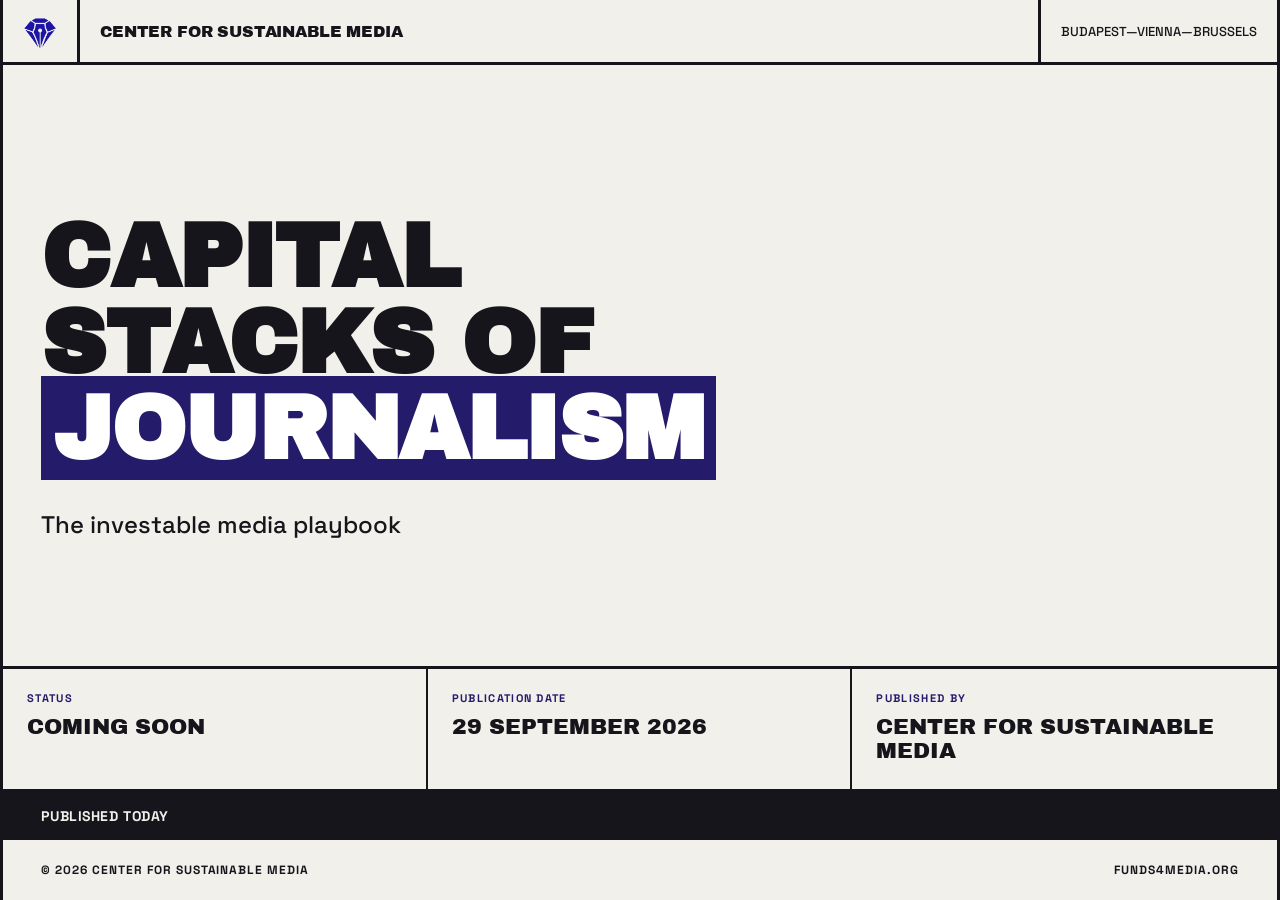
==== commit 6ee36375: "Remove research report label from coming soon page Co-Authored-By: Claude Fable 5.1 <noreply@anthrop" ====
--- a/index.html
+++ b/index.html
@@ -387,7 +387,7 @@
   </script>
 
   <script type="__bundler/template">
-"<!DOCTYPE html>\n<html><head>\n<meta charset=\"utf-8\">\n<meta name=\"viewport\" content=\"width=device-width, initial-scale=1\">\n<script src=\"a647c15f-3c23-4acd-bfbf-13139fa908db\"><\u002Fscript>\n\n<\u002Fhead>\n<body>\n<x-dc>\n<helmet>\n  <style>/* ============================================================\n   CSM BRUTALIST — colors.css\n   Warm stone canvas, hard ink borders, one confident indigo.\n   No greys-from-nowhere: every neutral here is warm-toned.\n   ============================================================ */\n:root {\n  /* ---------- BASE PALETTE ---------- */\n  --csmb-ink:          #16151B; /* primary text + all structural borders */\n  --csmb-canvas:       #DAD7CE; /* page background, behind the paper sheet */\n  --csmb-paper:        #F2F0EA; /* primary surface: cards, header, nav */\n  --csmb-paper-alt:    #FBFAF6; /* raised/alt surface: services list, partnership grid cells */\n  --csmb-indigo:       #241B6B; /* the one accent: CTAs, active states, links, detail panel */\n  --csmb-indigo-tint:  #C9C4E8; /* secondary text/labels on indigo surfaces */\n  --csmb-indigo-tint-2:#DDDAF0; /* quote/callout text on indigo, slightly brighter */\n  --csmb-stone:        #44424C; /* secondary body text on paper */\n  --csmb-divider:      #D8D5CA; /* hairline dividers inside lists (not structural borders) */\n  --csmb-white:        #FFFFFF;\n\n  /* ---------- SEMANTIC ALIASES ---------- */\n  --surface-page:      var(--csmb-canvas);\n  --surface-card:      var(--csmb-paper);\n  --surface-card-alt:  var(--csmb-paper-alt);\n  --surface-inverse:   var(--csmb-indigo);  /* CTAs, active nav, detail panel, newsletter band */\n  --surface-ink:       var(--csmb-ink);     /* stat bar, footer-adjacent dark bands */\n\n  --text-primary:      var(--csmb-ink);\n  --text-secondary:    var(--csmb-stone);\n  --text-on-indigo:    var(--csmb-white);\n  --text-on-indigo-dim:var(--csmb-indigo-tint);\n  --text-on-ink:       var(--csmb-paper);\n  --text-accent:       var(--csmb-indigo);\n\n  --border-color:      var(--csmb-ink);     /* every structural border in this system is ink */\n  --divider-color:     var(--csmb-divider);\n}\n<\u002Fstyle>\n  <style>/* ============================================================\n   CSM BRUTALIST — typography.css\n   Archivo Black for shouted, uppercase display type.\n   Space Grotesk for everything functional (nav, body, buttons).\n   IBM Plex Mono used sparingly, as a credit-line / stamp voice.\n   ============================================================ */\n/* latin-ext */\n@font-face {\n  font-family: 'Archivo Black';\n  font-style: normal;\n  font-weight: 400;\n  font-display: swap;\n  src: url(\"b7099c56-edeb-4e7d-a38e-dff1017a329e\") format('woff2');\n  unicode-range: U+0100-02BA, U+02BD-02C5, U+02C7-02CC, U+02CE-02D7, U+02DD-02FF, U+0304, U+0308, U+0329, U+1D00-1DBF, U+1E00-1E9F, U+1EF2-1EFF, U+2020, U+20A0-20AB, U+20AD-20C0, U+2113, U+2C60-2C7F, U+A720-A7FF;\n}\n/* latin */\n@font-face {\n  font-family: 'Archivo Black';\n  font-style: normal;\n  font-weight: 400;\n  font-display: swap;\n  src: url(\"87810312-e40d-42be-bf59-d312823e9012\") format('woff2');\n  unicode-range: U+0000-00FF, U+0131, U+0152-0153, U+02BB-02BC, U+02C6, U+02DA, U+02DC, U+0304, U+0308, U+0329, U+2000-206F, U+20AC, U+2122, U+2191, U+2193, U+2212, U+2215, U+FEFF, U+FFFD;\n}\n/* cyrillic-ext */\n@font-face {\n  font-family: 'IBM Plex Mono';\n  font-style: normal;\n  font-weight: 400;\n  font-display: swap;\n  src: url(\"677d5c64-3066-41f7-837e-a5a746ec70a0\") format('woff2');\n  unicode-range: U+0460-052F, U+1C80-1C8A, U+20B4, U+2DE0-2DFF, U+A640-A69F, U+FE2E-FE2F;\n}\n/* cyrillic */\n@font-face {\n  font-family: 'IBM Plex Mono';\n  font-style: normal;\n  font-weight: 400;\n  font-display: swap;\n  src: url(\"a6619a77-91de-45f4-9a4a-e3732191a979\") format('woff2');\n  unicode-range: U+0301, U+0400-045F, U+0490-0491, U+04B0-04B1, U+2116;\n}\n/* vietnamese */\n@font-face {\n  font-family: 'IBM Plex Mono';\n  font-style: normal;\n  font-weight: 400;\n  font-display: swap;\n  src: url(\"2418256e-6e45-44ea-9d4d-00381e778998\") format('woff2');\n  unicode-range: U+0102-0103, U+0110-0111, U+0128-0129, U+0168-0169, U+01A0-01A1, U+01AF-01B0, U+0300-0301, U+0303-0304, U+0308-0309, U+0323, U+0329, U+1EA0-1EF9, U+20AB;\n}\n/* latin-ext */\n@font-face {\n  font-family: 'IBM Plex Mono';\n  font-style: normal;\n  font-weight: 400;\n  font-display: swap;\n  src: url(\"b5bdaf34-072d-40c3-b03a-fd858c28eeba\") format('woff2');\n  unicode-range: U+0100-02BA, U+02BD-02C5, U+02C7-02CC, U+02CE-02D7, U+02DD-02FF, U+0304, U+0308, U+0329, U+1D00-1DBF, U+1E00-1E9F, U+1EF2-1EFF, U+2020, U+20A0-20AB, U+20AD-20C0, U+2113, U+2C60-2C7F, U+A720-A7FF;\n}\n/* latin */\n@font-face {\n  font-family: 'IBM Plex Mono';\n  font-style: normal;\n  font-weight: 400;\n  font-display: swap;\n  src: url(\"40c95750-79df-472c-bc11-197693259d92\") format('woff2');\n  unicode-range: U+0000-00FF, U+0131, U+0152-0153, U+02BB-02BC, U+02C6, U+02DA, U+02DC, U+0304, U+0308, U+0329, U+2000-206F, U+20AC, U+2122, U+2191, U+2193, U+2212, U+2215, U+FEFF, U+FFFD;\n}\n/* cyrillic-ext */\n@font-face {\n  font-family: 'IBM Plex Mono';\n  font-style: normal;\n  font-weight: 500;\n  font-display: swap;\n  src: url(\"39dea5f2-8397-4143-83cb-da14d892b22c\") format('woff2');\n  unicode-range: U+0460-052F, U+1C80-1C8A, U+20B4, U+2DE0-2DFF, U+A640-A69F, U+FE2E-FE2F;\n}\n/* cyrillic */\n@font-face {\n  font-family: 'IBM Plex Mono';\n  font-style: normal;\n  font-weight: 500;\n  font-display: swap;\n  src: url(\"ce0bb9ab-73aa-4e59-8b4e-dc951ebc22f3\") format('woff2');\n  unicode-range: U+0301, U+0400-045F, U+0490-0491, U+04B0-04B1, U+2116;\n}\n/* vietnamese */\n@font-face {\n  font-family: 'IBM Plex Mono';\n  font-style: normal;\n  font-weight: 500;\n  font-display: swap;\n  src: url(\"4da34a42-67ad-4bb9-bb91-fe0436db8118\") format('woff2');\n  unicode-range: U+0102-0103, U+0110-0111, U+0128-0129, U+0168-0169, U+01A0-01A1, U+01AF-01B0, U+0300-0301, U+0303-0304, U+0308-0309, U+0323, U+0329, U+1EA0-1EF9, U+20AB;\n}\n/* latin-ext */\n@font-face {\n  font-family: 'IBM Plex Mono';\n  font-style: normal;\n  font-weight: 500;\n  font-display: swap;\n  src: url(\"337375e6-eb01-4775-8c91-dffc9fbddc3c\") format('woff2');\n  unicode-range: U+0100-02BA, U+02BD-02C5, U+02C7-02CC, U+02CE-02D7, U+02DD-02FF, U+0304, U+0308, U+0329, U+1D00-1DBF, U+1E00-1E9F, U+1EF2-1EFF, U+2020, U+20A0-20AB, U+20AD-20C0, U+2113, U+2C60-2C7F, U+A720-A7FF;\n}\n/* latin */\n@font-face {\n  font-family: 'IBM Plex Mono';\n  font-style: normal;\n  font-weight: 500;\n  font-display: swap;\n  src: url(\"7f97dcce-4d09-424a-aea5-0b4183c5ccf0\") format('woff2');\n  unicode-range: U+0000-00FF, U+0131, U+0152-0153, U+02BB-02BC, U+02C6, U+02DA, U+02DC, U+0304, U+0308, U+0329, U+2000-206F, U+20AC, U+2122, U+2191, U+2193, U+2212, U+2215, U+FEFF, U+FFFD;\n}\n/* cyrillic-ext */\n@font-face {\n  font-family: 'IBM Plex Mono';\n  font-style: normal;\n  font-weight: 600;\n  font-display: swap;\n  src: url(\"58b2dced-c8f1-41f5-b10f-63116dca82bc\") format('woff2');\n  unicode-range: U+0460-052F, U+1C80-1C8A, U+20B4, U+2DE0-2DFF, U+A640-A69F, U+FE2E-FE2F;\n}\n/* cyrillic */\n@font-face {\n  font-family: 'IBM Plex Mono';\n  font-style: normal;\n  font-weight: 600;\n  font-display: swap;\n  src: url(\"ed8dd1ec-b338-4e5c-b752-e849f5d230e8\") format('woff2');\n  unicode-range: U+0301, U+0400-045F, U+0490-0491, U+04B0-04B1, U+2116;\n}\n/* vietnamese */\n@font-face {\n  font-family: 'IBM Plex Mono';\n  font-style: normal;\n  font-weight: 600;\n  font-display: swap;\n  src: url(\"3de885da-2ce8-4944-94f2-eb3612d4259d\") format('woff2');\n  unicode-range: U+0102-0103, U+0110-0111, U+0128-0129, U+0168-0169, U+01A0-01A1, U+01AF-01B0, U+0300-0301, U+0303-0304, U+0308-0309, U+0323, U+0329, U+1EA0-1EF9, U+20AB;\n}\n/* latin-ext */\n@font-face {\n  font-family: 'IBM Plex Mono';\n  font-style: normal;\n  font-weight: 600;\n  font-display: swap;\n  src: url(\"ec67624c-a638-4644-8f2a-07d0d53f04b8\") format('woff2');\n  unicode-range: U+0100-02BA, U+02BD-02C5, U+02C7-02CC, U+02CE-02D7, U+02DD-02FF, U+0304, U+0308, U+0329, U+1D00-1DBF, U+1E00-1E9F, U+1EF2-1EFF, U+2020, U+20A0-20AB, U+20AD-20C0, U+2113, U+2C60-2C7F, U+A720-A7FF;\n}\n/* latin */\n@font-face {\n  font-family: 'IBM Plex Mono';\n  font-style: normal;\n  font-weight: 600;\n  font-display: swap;\n  src: url(\"85940c54-ac05-4b76-8e06-f7c809a3bb56\") format('woff2');\n  unicode-range: U+0000-00FF, U+0131, U+0152-0153, U+02BB-02BC, U+02C6, U+02DA, U+02DC, U+0304, U+0308, U+0329, U+2000-206F, U+20AC, U+2122, U+2191, U+2193, U+2212, U+2215, U+FEFF, U+FFFD;\n}\n/* vietnamese */\n@font-face {\n  font-family: 'Space Grotesk';\n  font-style: normal;\n  font-weight: 400;\n  font-display: swap;\n  src: url(\"4e985006-f3c1-4eca-844f-57f65137e5eb\") format('woff2');\n  unicode-range: U+0102-0103, U+0110-0111, U+0128-0129, U+0168-0169, U+01A0-01A1, U+01AF-01B0, U+0300-0301, U+0303-0304, U+0308-0309, U+0323, U+0329, U+1EA0-1EF9, U+20AB;\n}\n/* latin-ext */\n@font-face {\n  font-family: 'Space Grotesk';\n  font-style: normal;\n  font-weight: 400;\n  font-display: swap;\n  src: url(\"e581af71-6cd4-4517-b504-2c678dc44530\") format('woff2');\n  unicode-range: U+0100-02BA, U+02BD-02C5, U+02C7-02CC, U+02CE-02D7, U+02DD-02FF, U+0304, U+0308, U+0329, U+1D00-1DBF, U+1E00-1E9F, U+1EF2-1EFF, U+2020, U+20A0-20AB, U+20AD-20C0, U+2113, U+2C60-2C7F, U+A720-A7FF;\n}\n/* latin */\n@font-face {\n  font-family: 'Space Grotesk';\n  font-style: normal;\n  font-weight: 400;\n  font-display: swap;\n  src: url(\"e11a628d-6f92-43b1-832c-6ba3d0b98918\") format('woff2');\n  unicode-range: U+0000-00FF, U+0131, U+0152-0153, U+02BB-02BC, U+02C6, U+02DA, U+02DC, U+0304, U+0308, U+0329, U+2000-206F, U+20AC, U+2122, U+2191, U+2193, U+2212, U+2215, U+FEFF, U+FFFD;\n}\n/* vietnamese */\n@font-face {\n  font-family: 'Space Grotesk';\n  font-style: normal;\n  font-weight: 500;\n  font-display: swap;\n  src: url(\"4e985006-f3c1-4eca-844f-57f65137e5eb\") format('woff2');\n  unicode-range: U+0102-0103, U+0110-0111, U+0128-0129, U+0168-0169, U+01A0-01A1, U+01AF-01B0, U+0300-0301, U+0303-0304, U+0308-0309, U+0323, U+0329, U+1EA0-1EF9, U+20AB;\n}\n/* latin-ext */\n@font-face {\n  font-family: 'Space Grotesk';\n  font-style: normal;\n  font-weight: 500;\n  font-display: swap;\n  src: url(\"e581af71-6cd4-4517-b504-2c678dc44530\") format('woff2');\n  unicode-range: U+0100-02BA, U+02BD-02C5, U+02C7-02CC, U+02CE-02D7, U+02DD-02FF, U+0304, U+0308, U+0329, U+1D00-1DBF, U+1E00-1E9F, U+1EF2-1EFF, U+2020, U+20A0-20AB, U+20AD-20C0, U+2113, U+2C60-2C7F, U+A720-A7FF;\n}\n/* latin */\n@font-face {\n  font-family: 'Space Grotesk';\n  font-style: normal;\n  font-weight: 500;\n  font-display: swap;\n  src: url(\"e11a628d-6f92-43b1-832c-6ba3d0b98918\") format('woff2');\n  unicode-range: U+0000-00FF, U+0131, U+0152-0153, U+02BB-02BC, U+02C6, U+02DA, U+02DC, U+0304, U+0308, U+0329, U+2000-206F, U+20AC, U+2122, U+2191, U+2193, U+2212, U+2215, U+FEFF, U+FFFD;\n}\n/* vietnamese */\n@font-face {\n  font-family: 'Space Grotesk';\n  font-style: normal;\n  font-weight: 600;\n  font-display: swap;\n  src: url(\"4e985006-f3c1-4eca-844f-57f65137e5eb\") format('woff2');\n  unicode-range: U+0102-0103, U+0110-0111, U+0128-0129, U+0168-0169, U+01A0-01A1, U+01AF-01B0, U+0300-0301, U+0303-0304, U+0308-0309, U+0323, U+0329, U+1EA0-1EF9, U+20AB;\n}\n/* latin-ext */\n@font-face {\n  font-family: 'Space Grotesk';\n  font-style: normal;\n  font-weight: 600;\n  font-display: swap;\n  src: url(\"e581af71-6cd4-4517-b504-2c678dc44530\") format('woff2');\n  unicode-range: U+0100-02BA, U+02BD-02C5, U+02C7-02CC, U+02CE-02D7, U+02DD-02FF, U+0304, U+0308, U+0329, U+1D00-1DBF, U+1E00-1E9F, U+1EF2-1EFF, U+2020, U+20A0-20AB, U+20AD-20C0, U+2113, U+2C60-2C7F, U+A720-A7FF;\n}\n/* latin */\n@font-face {\n  font-family: 'Space Grotesk';\n  font-style: normal;\n  font-weight: 600;\n  font-display: swap;\n  src: url(\"e11a628d-6f92-43b1-832c-6ba3d0b98918\") format('woff2');\n  unicode-range: U+0000-00FF, U+0131, U+0152-0153, U+02BB-02BC, U+02C6, U+02DA, U+02DC, U+0304, U+0308, U+0329, U+2000-206F, U+20AC, U+2122, U+2191, U+2193, U+2212, U+2215, U+FEFF, U+FFFD;\n}\n/* vietnamese */\n@font-face {\n  font-family: 'Space Grotesk';\n  font-style: normal;\n  font-weight: 700;\n  font-display: swap;\n  src: url(\"4e985006-f3c1-4eca-844f-57f65137e5eb\") format('woff2');\n  unicode-range: U+0102-0103, U+0110-0111, U+0128-0129, U+0168-0169, U+01A0-01A1, U+01AF-01B0, U+0300-0301, U+0303-0304, U+0308-0309, U+0323, U+0329, U+1EA0-1EF9, U+20AB;\n}\n/* latin-ext */\n@font-face {\n  font-family: 'Space Grotesk';\n  font-style: normal;\n  font-weight: 700;\n  font-display: swap;\n  src: url(\"e581af71-6cd4-4517-b504-2c678dc44530\") format('woff2');\n  unicode-range: U+0100-02BA, U+02BD-02C5, U+02C7-02CC, U+02CE-02D7, U+02DD-02FF, U+0304, U+0308, U+0329, U+1D00-1DBF, U+1E00-1E9F, U+1EF2-1EFF, U+2020, U+20A0-20AB, U+20AD-20C0, U+2113, U+2C60-2C7F, U+A720-A7FF;\n}\n/* latin */\n@font-face {\n  font-family: 'Space Grotesk';\n  font-style: normal;\n  font-weight: 700;\n  font-display: swap;\n  src: url(\"e11a628d-6f92-43b1-832c-6ba3d0b98918\") format('woff2');\n  unicode-range: U+0000-00FF, U+0131, U+0152-0153, U+02BB-02BC, U+02C6, U+02DA, U+02DC, U+0304, U+0308, U+0329, U+2000-206F, U+20AC, U+2122, U+2191, U+2193, U+2212, U+2215, U+FEFF, U+FFFD;\n}\n\n\n:root {\n  --font-display: 'Archivo Black', 'Arial Black', sans-serif;\n  --font-sans:    'Space Grotesk', system-ui, -apple-system, sans-serif;\n  --font-mono:    'IBM Plex Mono', ui-monospace, 'SFMono-Regular', monospace;\n\n  /* Fluid display scale — matches the site's clamp() usage */\n  --fs-hero:      clamp(2.375rem, 6vw, 4.875rem);  /* @kind font */ /* 38px \\u2192 78px */\n  --fs-h1:        clamp(1.875rem, 4vw, 2.75rem);   /* @kind font */ /* 30px \\u2192 44px */\n  --fs-h2:        clamp(1.75rem, 4vw, 2.5rem);     /* @kind font */ /* 28px \\u2192 40px */\n  --fs-h3:        clamp(1.375rem, 3vw, 1.75rem);   /* @kind font */ /* 22px \\u2192 28px */\n  --fs-h4:        1.125rem;                         /* 18px, card titles */\n\n  --fs-body-lg:   1.125rem;  /* 18px hero dek */\n  --fs-body:      1rem;      /* 16px partnership dek */\n  --fs-body-sm:   0.9375rem; /* 15px detail-panel body */\n  --fs-small:     0.875rem;  /* 14px card body copy */\n  --fs-caption:   0.8125rem; /* 13px small labels, nav */\n  --fs-micro:     0.6875rem; /* 11px credit line, meta */\n\n  --lh-tight:  0.98;  /* @kind font */ /* display headlines */\n  --lh-snug:   1.15;  /* @kind font */ /* card/panel titles */\n  --lh-body:   1.55;  /* @kind font */ /* paragraphs */\n  --lh-loose:  1.65;  /* @kind font */ /* long-form bios */\n\n  --tracking-label: 0.12em;  /* uppercase eyebrows/kickers */\n  --tracking-wide:  0.06em;  /* button/nav labels */\n  --tracking-tight: -0.02em; /* display headlines */\n\n  --case-display: uppercase; /* @kind other */ /* Archivo Black is always set uppercase in this system */\n}\n<\u002Fstyle>\n  <style>/* ============================================================\n   CSM BRUTALIST — spacing_and_shape.css\n   4px base spacing scale. Zero corner radius everywhere:\n   sharpness is the point. Elevation is a hard offset duplicate\n   of the ink border, never a soft blurred shadow.\n   ============================================================ */\n:root {\n  /* ---------- SPACING (4px base) ---------- */\n  --sp-1: 4px;   --sp-2: 8px;   --sp-3: 12px;  --sp-4: 16px;\n  --sp-5: 20px;  --sp-6: 24px;  --sp-7: 32px;  --sp-8: 40px;\n  --sp-9: 48px;  --sp-10: 64px; --sp-11: 96px;\n\n  /* Section padding follows the site's clamp() pattern */\n  --sp-section-y: clamp(36px, 5vw, 64px); /* @kind spacing */\n  --sp-section-x: clamp(20px, 3vw, 40px); /* @kind spacing */\n\n  /* ---------- RADIUS ---------- */\n  --radius: 0; /* every corner in this system is square, always */\n\n  /* ---------- BORDERS — the structural grid ---------- */\n  --border-thick: 3px solid var(--border-color); /* outer frame, section dividers, cards */\n  --border-thin:  2px solid var(--border-color); /* inner grid lines, nav cells */\n  --border-hair:  1px solid var(--divider-color);/* list-item dividers only */\n\n  /* ---------- HARD SHADOWS — offset duplicate, zero blur, zero spread ---------- */\n  --shadow-hard-sm: 4px 4px 0 var(--border-color);\n  --shadow-hard-md: 6px 6px 0 var(--border-color);\n  --shadow-hard-lg: 8px 8px 0 var(--border-color);\n  --shadow-hard-xl: 10px 10px 0 var(--border-color);\n}\n<\u002Fstyle>\n  <style>/* ============================================================\n   CSM BRUTALIST — colors.css\n   Warm stone canvas, hard ink borders, one confident indigo.\n   No greys-from-nowhere: every neutral here is warm-toned.\n   ============================================================ */\n:root {\n  /* ---------- BASE PALETTE ---------- */\n  --csmb-ink:          #16151B; /* primary text + all structural borders */\n  --csmb-canvas:       #DAD7CE; /* page background, behind the paper sheet */\n  --csmb-paper:        #F2F0EA; /* primary surface: cards, header, nav */\n  --csmb-paper-alt:    #FBFAF6; /* raised/alt surface: services list, partnership grid cells */\n  --csmb-indigo:       #241B6B; /* the one accent: CTAs, active states, links, detail panel */\n  --csmb-indigo-tint:  #C9C4E8; /* secondary text/labels on indigo surfaces */\n  --csmb-indigo-tint-2:#DDDAF0; /* quote/callout text on indigo, slightly brighter */\n  --csmb-stone:        #44424C; /* secondary body text on paper */\n  --csmb-divider:      #D8D5CA; /* hairline dividers inside lists (not structural borders) */\n  --csmb-white:        #FFFFFF;\n\n  /* ---------- SEMANTIC ALIASES ---------- */\n  --surface-page:      var(--csmb-canvas);\n  --surface-card:      var(--csmb-paper);\n  --surface-card-alt:  var(--csmb-paper-alt);\n  --surface-inverse:   var(--csmb-indigo);  /* CTAs, active nav, detail panel, newsletter band */\n  --surface-ink:       var(--csmb-ink);     /* stat bar, footer-adjacent dark bands */\n\n  --text-primary:      var(--csmb-ink);\n  --text-secondary:    var(--csmb-stone);\n  --text-on-indigo:    var(--csmb-white);\n  --text-on-indigo-dim:var(--csmb-indigo-tint);\n  --text-on-ink:       var(--csmb-paper);\n  --text-accent:       var(--csmb-indigo);\n\n  --border-color:      var(--csmb-ink);     /* every structural border in this system is ink */\n  --divider-color:     var(--csmb-divider);\n}\n\n/* ============================================================\n   CSM BRUTALIST — typography.css\n   Archivo Black for shouted, uppercase display type.\n   Space Grotesk for everything functional (nav, body, buttons).\n   IBM Plex Mono used sparingly, as a credit-line / stamp voice.\n   ============================================================ */\n/* latin-ext */\n@font-face {\n  font-family: 'Archivo Black';\n  font-style: normal;\n  font-weight: 400;\n  font-display: swap;\n  src: url(\"b7099c56-edeb-4e7d-a38e-dff1017a329e\") format('woff2');\n  unicode-range: U+0100-02BA, U+02BD-02C5, U+02C7-02CC, U+02CE-02D7, U+02DD-02FF, U+0304, U+0308, U+0329, U+1D00-1DBF, U+1E00-1E9F, U+1EF2-1EFF, U+2020, U+20A0-20AB, U+20AD-20C0, U+2113, U+2C60-2C7F, U+A720-A7FF;\n}\n/* latin */\n@font-face {\n  font-family: 'Archivo Black';\n  font-style: normal;\n  font-weight: 400;\n  font-display: swap;\n  src: url(\"87810312-e40d-42be-bf59-d312823e9012\") format('woff2');\n  unicode-range: U+0000-00FF, U+0131, U+0152-0153, U+02BB-02BC, U+02C6, U+02DA, U+02DC, U+0304, U+0308, U+0329, U+2000-206F, U+20AC, U+2122, U+2191, U+2193, U+2212, U+2215, U+FEFF, U+FFFD;\n}\n/* cyrillic-ext */\n@font-face {\n  font-family: 'IBM Plex Mono';\n  font-style: normal;\n  font-weight: 400;\n  font-display: swap;\n  src: url(\"677d5c64-3066-41f7-837e-a5a746ec70a0\") format('woff2');\n  unicode-range: U+0460-052F, U+1C80-1C8A, U+20B4, U+2DE0-2DFF, U+A640-A69F, U+FE2E-FE2F;\n}\n/* cyrillic */\n@font-face {\n  font-family: 'IBM Plex Mono';\n  font-style: normal;\n  font-weight: 400;\n  font-display: swap;\n  src: url(\"a6619a77-91de-45f4-9a4a-e3732191a979\") format('woff2');\n  unicode-range: U+0301, U+0400-045F, U+0490-0491, U+04B0-04B1, U+2116;\n}\n/* vietnamese */\n@font-face {\n  font-family: 'IBM Plex Mono';\n  font-style: normal;\n  font-weight: 400;\n  font-display: swap;\n  src: url(\"2418256e-6e45-44ea-9d4d-00381e778998\") format('woff2');\n  unicode-range: U+0102-0103, U+0110-0111, U+0128-0129, U+0168-0169, U+01A0-01A1, U+01AF-01B0, U+0300-0301, U+0303-0304, U+0308-0309, U+0323, U+0329, U+1EA0-1EF9, U+20AB;\n}\n/* latin-ext */\n@font-face {\n  font-family: 'IBM Plex Mono';\n  font-style: normal;\n  font-weight: 400;\n  font-display: swap;\n  src: url(\"b5bdaf34-072d-40c3-b03a-fd858c28eeba\") format('woff2');\n  unicode-range: U+0100-02BA, U+02BD-02C5, U+02C7-02CC, U+02CE-02D7, U+02DD-02FF, U+0304, U+0308, U+0329, U+1D00-1DBF, U+1E00-1E9F, U+1EF2-1EFF, U+2020, U+20A0-20AB, U+20AD-20C0, U+2113, U+2C60-2C7F, U+A720-A7FF;\n}\n/* latin */\n@font-face {\n  font-family: 'IBM Plex Mono';\n  font-style: normal;\n  font-weight: 400;\n  font-display: swap;\n  src: url(\"40c95750-79df-472c-bc11-197693259d92\") format('woff2');\n  unicode-range: U+0000-00FF, U+0131, U+0152-0153, U+02BB-02BC, U+02C6, U+02DA, U+02DC, U+0304, U+0308, U+0329, U+2000-206F, U+20AC, U+2122, U+2191, U+2193, U+2212, U+2215, U+FEFF, U+FFFD;\n}\n/* cyrillic-ext */\n@font-face {\n  font-family: 'IBM Plex Mono';\n  font-style: normal;\n  font-weight: 500;\n  font-display: swap;\n  src: url(\"39dea5f2-8397-4143-83cb-da14d892b22c\") format('woff2');\n  unicode-range: U+0460-052F, U+1C80-1C8A, U+20B4, U+2DE0-2DFF, U+A640-A69F, U+FE2E-FE2F;\n}\n/* cyrillic */\n@font-face {\n  font-family: 'IBM Plex Mono';\n  font-style: normal;\n  font-weight: 500;\n  font-display: swap;\n  src: url(\"ce0bb9ab-73aa-4e59-8b4e-dc951ebc22f3\") format('woff2');\n  unicode-range: U+0301, U+0400-045F, U+0490-0491, U+04B0-04B1, U+2116;\n}\n/* vietnamese */\n@font-face {\n  font-family: 'IBM Plex Mono';\n  font-style: normal;\n  font-weight: 500;\n  font-display: swap;\n  src: url(\"4da34a42-67ad-4bb9-bb91-fe0436db8118\") format('woff2');\n  unicode-range: U+0102-0103, U+0110-0111, U+0128-0129, U+0168-0169, U+01A0-01A1, U+01AF-01B0, U+0300-0301, U+0303-0304, U+0308-0309, U+0323, U+0329, U+1EA0-1EF9, U+20AB;\n}\n/* latin-ext */\n@font-face {\n  font-family: 'IBM Plex Mono';\n  font-style: normal;\n  font-weight: 500;\n  font-display: swap;\n  src: url(\"337375e6-eb01-4775-8c91-dffc9fbddc3c\") format('woff2');\n  unicode-range: U+0100-02BA, U+02BD-02C5, U+02C7-02CC, U+02CE-02D7, U+02DD-02FF, U+0304, U+0308, U+0329, U+1D00-1DBF, U+1E00-1E9F, U+1EF2-1EFF, U+2020, U+20A0-20AB, U+20AD-20C0, U+2113, U+2C60-2C7F, U+A720-A7FF;\n}\n/* latin */\n@font-face {\n  font-family: 'IBM Plex Mono';\n  font-style: normal;\n  font-weight: 500;\n  font-display: swap;\n  src: url(\"7f97dcce-4d09-424a-aea5-0b4183c5ccf0\") format('woff2');\n  unicode-range: U+0000-00FF, U+0131, U+0152-0153, U+02BB-02BC, U+02C6, U+02DA, U+02DC, U+0304, U+0308, U+0329, U+2000-206F, U+20AC, U+2122, U+2191, U+2193, U+2212, U+2215, U+FEFF, U+FFFD;\n}\n/* cyrillic-ext */\n@font-face {\n  font-family: 'IBM Plex Mono';\n  font-style: normal;\n  font-weight: 600;\n  font-display: swap;\n  src: url(\"58b2dced-c8f1-41f5-b10f-63116dca82bc\") format('woff2');\n  unicode-range: U+0460-052F, U+1C80-1C8A, U+20B4, U+2DE0-2DFF, U+A640-A69F, U+FE2E-FE2F;\n}\n/* cyrillic */\n@font-face {\n  font-family: 'IBM Plex Mono';\n  font-style: normal;\n  font-weight: 600;\n  font-display: swap;\n  src: url(\"ed8dd1ec-b338-4e5c-b752-e849f5d230e8\") format('woff2');\n  unicode-range: U+0301, U+0400-045F, U+0490-0491, U+04B0-04B1, U+2116;\n}\n/* vietnamese */\n@font-face {\n  font-family: 'IBM Plex Mono';\n  font-style: normal;\n  font-weight: 600;\n  font-display: swap;\n  src: url(\"3de885da-2ce8-4944-94f2-eb3612d4259d\") format('woff2');\n  unicode-range: U+0102-0103, U+0110-0111, U+0128-0129, U+0168-0169, U+01A0-01A1, U+01AF-01B0, U+0300-0301, U+0303-0304, U+0308-0309, U+0323, U+0329, U+1EA0-1EF9, U+20AB;\n}\n/* latin-ext */\n@font-face {\n  font-family: 'IBM Plex Mono';\n  font-style: normal;\n  font-weight: 600;\n  font-display: swap;\n  src: url(\"ec67624c-a638-4644-8f2a-07d0d53f04b8\") format('woff2');\n  unicode-range: U+0100-02BA, U+02BD-02C5, U+02C7-02CC, U+02CE-02D7, U+02DD-02FF, U+0304, U+0308, U+0329, U+1D00-1DBF, U+1E00-1E9F, U+1EF2-1EFF, U+2020, U+20A0-20AB, U+20AD-20C0, U+2113, U+2C60-2C7F, U+A720-A7FF;\n}\n/* latin */\n@font-face {\n  font-family: 'IBM Plex Mono';\n  font-style: normal;\n  font-weight: 600;\n  font-display: swap;\n  src: url(\"85940c54-ac05-4b76-8e06-f7c809a3bb56\") format('woff2');\n  unicode-range: U+0000-00FF, U+0131, U+0152-0153, U+02BB-02BC, U+02C6, U+02DA, U+02DC, U+0304, U+0308, U+0329, U+2000-206F, U+20AC, U+2122, U+2191, U+2193, U+2212, U+2215, U+FEFF, U+FFFD;\n}\n/* vietnamese */\n@font-face {\n  font-family: 'Space Grotesk';\n  font-style: normal;\n  font-weight: 400;\n  font-display: swap;\n  src: url(\"4e985006-f3c1-4eca-844f-57f65137e5eb\") format('woff2');\n  unicode-range: U+0102-0103, U+0110-0111, U+0128-0129, U+0168-0169, U+01A0-01A1, U+01AF-01B0, U+0300-0301, U+0303-0304, U+0308-0309, U+0323, U+0329, U+1EA0-1EF9, U+20AB;\n}\n/* latin-ext */\n@font-face {\n  font-family: 'Space Grotesk';\n  font-style: normal;\n  font-weight: 400;\n  font-display: swap;\n  src: url(\"e581af71-6cd4-4517-b504-2c678dc44530\") format('woff2');\n  unicode-range: U+0100-02BA, U+02BD-02C5, U+02C7-02CC, U+02CE-02D7, U+02DD-02FF, U+0304, U+0308, U+0329, U+1D00-1DBF, U+1E00-1E9F, U+1EF2-1EFF, U+2020, U+20A0-20AB, U+20AD-20C0, U+2113, U+2C60-2C7F, U+A720-A7FF;\n}\n/* latin */\n@font-face {\n  font-family: 'Space Grotesk';\n  font-style: normal;\n  font-weight: 400;\n  font-display: swap;\n  src: url(\"e11a628d-6f92-43b1-832c-6ba3d0b98918\") format('woff2');\n  unicode-range: U+0000-00FF, U+0131, U+0152-0153, U+02BB-02BC, U+02C6, U+02DA, U+02DC, U+0304, U+0308, U+0329, U+2000-206F, U+20AC, U+2122, U+2191, U+2193, U+2212, U+2215, U+FEFF, U+FFFD;\n}\n/* vietnamese */\n@font-face {\n  font-family: 'Space Grotesk';\n  font-style: normal;\n  font-weight: 500;\n  font-display: swap;\n  src: url(\"4e985006-f3c1-4eca-844f-57f65137e5eb\") format('woff2');\n  unicode-range: U+0102-0103, U+0110-0111, U+0128-0129, U+0168-0169, U+01A0-01A1, U+01AF-01B0, U+0300-0301, U+0303-0304, U+0308-0309, U+0323, U+0329, U+1EA0-1EF9, U+20AB;\n}\n/* latin-ext */\n@font-face {\n  font-family: 'Space Grotesk';\n  font-style: normal;\n  font-weight: 500;\n  font-display: swap;\n  src: url(\"e581af71-6cd4-4517-b504-2c678dc44530\") format('woff2');\n  unicode-range: U+0100-02BA, U+02BD-02C5, U+02C7-02CC, U+02CE-02D7, U+02DD-02FF, U+0304, U+0308, U+0329, U+1D00-1DBF, U+1E00-1E9F, U+1EF2-1EFF, U+2020, U+20A0-20AB, U+20AD-20C0, U+2113, U+2C60-2C7F, U+A720-A7FF;\n}\n/* latin */\n@font-face {\n  font-family: 'Space Grotesk';\n  font-style: normal;\n  font-weight: 500;\n  font-display: swap;\n  src: url(\"e11a628d-6f92-43b1-832c-6ba3d0b98918\") format('woff2');\n  unicode-range: U+0000-00FF, U+0131, U+0152-0153, U+02BB-02BC, U+02C6, U+02DA, U+02DC, U+0304, U+0308, U+0329, U+2000-206F, U+20AC, U+2122, U+2191, U+2193, U+2212, U+2215, U+FEFF, U+FFFD;\n}\n/* vietnamese */\n@font-face {\n  font-family: 'Space Grotesk';\n  font-style: normal;\n  font-weight: 600;\n  font-display: swap;\n  src: url(\"4e985006-f3c1-4eca-844f-57f65137e5eb\") format('woff2');\n  unicode-range: U+0102-0103, U+0110-0111, U+0128-0129, U+0168-0169, U+01A0-01A1, U+01AF-01B0, U+0300-0301, U+0303-0304, U+0308-0309, U+0323, U+0329, U+1EA0-1EF9, U+20AB;\n}\n/* latin-ext */\n@font-face {\n  font-family: 'Space Grotesk';\n  font-style: normal;\n  font-weight: 600;\n  font-display: swap;\n  src: url(\"e581af71-6cd4-4517-b504-2c678dc44530\") format('woff2');\n  unicode-range: U+0100-02BA, U+02BD-02C5, U+02C7-02CC, U+02CE-02D7, U+02DD-02FF, U+0304, U+0308, U+0329, U+1D00-1DBF, U+1E00-1E9F, U+1EF2-1EFF, U+2020, U+20A0-20AB, U+20AD-20C0, U+2113, U+2C60-2C7F, U+A720-A7FF;\n}\n/* latin */\n@font-face {\n  font-family: 'Space Grotesk';\n  font-style: normal;\n  font-weight: 600;\n  font-display: swap;\n  src: url(\"e11a628d-6f92-43b1-832c-6ba3d0b98918\") format('woff2');\n  unicode-range: U+0000-00FF, U+0131, U+0152-0153, U+02BB-02BC, U+02C6, U+02DA, U+02DC, U+0304, U+0308, U+0329, U+2000-206F, U+20AC, U+2122, U+2191, U+2193, U+2212, U+2215, U+FEFF, U+FFFD;\n}\n/* vietnamese */\n@font-face {\n  font-family: 'Space Grotesk';\n  font-style: normal;\n  font-weight: 700;\n  font-display: swap;\n  src: url(\"4e985006-f3c1-4eca-844f-57f65137e5eb\") format('woff2');\n  unicode-range: U+0102-0103, U+0110-0111, U+0128-0129, U+0168-0169, U+01A0-01A1, U+01AF-01B0, U+0300-0301, U+0303-0304, U+0308-0309, U+0323, U+0329, U+1EA0-1EF9, U+20AB;\n}\n/* latin-ext */\n@font-face {\n  font-family: 'Space Grotesk';\n  font-style: normal;\n  font-weight: 700;\n  font-display: swap;\n  src: url(\"e581af71-6cd4-4517-b504-2c678dc44530\") format('woff2');\n  unicode-range: U+0100-02BA, U+02BD-02C5, U+02C7-02CC, U+02CE-02D7, U+02DD-02FF, U+0304, U+0308, U+0329, U+1D00-1DBF, U+1E00-1E9F, U+1EF2-1EFF, U+2020, U+20A0-20AB, U+20AD-20C0, U+2113, U+2C60-2C7F, U+A720-A7FF;\n}\n/* latin */\n@font-face {\n  font-family: 'Space Grotesk';\n  font-style: normal;\n  font-weight: 700;\n  font-display: swap;\n  src: url(\"e11a628d-6f92-43b1-832c-6ba3d0b98918\") format('woff2');\n  unicode-range: U+0000-00FF, U+0131, U+0152-0153, U+02BB-02BC, U+02C6, U+02DA, U+02DC, U+0304, U+0308, U+0329, U+2000-206F, U+20AC, U+2122, U+2191, U+2193, U+2212, U+2215, U+FEFF, U+FFFD;\n}\n\n\n:root {\n  --font-display: 'Archivo Black', 'Arial Black', sans-serif;\n  --font-sans:    'Space Grotesk', system-ui, -apple-system, sans-serif;\n  --font-mono:    'IBM Plex Mono', ui-monospace, 'SFMono-Regular', monospace;\n\n  /* Fluid display scale — matches the site's clamp() usage */\n  --fs-hero:      clamp(2.375rem, 6vw, 4.875rem);  /* @kind font */ /* 38px \\u2192 78px */\n  --fs-h1:        clamp(1.875rem, 4vw, 2.75rem);   /* @kind font */ /* 30px \\u2192 44px */\n  --fs-h2:        clamp(1.75rem, 4vw, 2.5rem);     /* @kind font */ /* 28px \\u2192 40px */\n  --fs-h3:        clamp(1.375rem, 3vw, 1.75rem);   /* @kind font */ /* 22px \\u2192 28px */\n  --fs-h4:        1.125rem;                         /* 18px, card titles */\n\n  --fs-body-lg:   1.125rem;  /* 18px hero dek */\n  --fs-body:      1rem;      /* 16px partnership dek */\n  --fs-body-sm:   0.9375rem; /* 15px detail-panel body */\n  --fs-small:     0.875rem;  /* 14px card body copy */\n  --fs-caption:   0.8125rem; /* 13px small labels, nav */\n  --fs-micro:     0.6875rem; /* 11px credit line, meta */\n\n  --lh-tight:  0.98;  /* @kind font */ /* display headlines */\n  --lh-snug:   1.15;  /* @kind font */ /* card/panel titles */\n  --lh-body:   1.55;  /* @kind font */ /* paragraphs */\n  --lh-loose:  1.65;  /* @kind font */ /* long-form bios */\n\n  --tracking-label: 0.12em;  /* uppercase eyebrows/kickers */\n  --tracking-wide:  0.06em;  /* button/nav labels */\n  --tracking-tight: -0.02em; /* display headlines */\n\n  --case-display: uppercase; /* @kind other */ /* Archivo Black is always set uppercase in this system */\n}\n\n/* ============================================================\n   CSM BRUTALIST — spacing_and_shape.css\n   4px base spacing scale. Zero corner radius everywhere:\n   sharpness is the point. Elevation is a hard offset duplicate\n   of the ink border, never a soft blurred shadow.\n   ============================================================ */\n:root {\n  /* ---------- SPACING (4px base) ---------- */\n  --sp-1: 4px;   --sp-2: 8px;   --sp-3: 12px;  --sp-4: 16px;\n  --sp-5: 20px;  --sp-6: 24px;  --sp-7: 32px;  --sp-8: 40px;\n  --sp-9: 48px;  --sp-10: 64px; --sp-11: 96px;\n\n  /* Section padding follows the site's clamp() pattern */\n  --sp-section-y: clamp(36px, 5vw, 64px); /* @kind spacing */\n  --sp-section-x: clamp(20px, 3vw, 40px); /* @kind spacing */\n\n  /* ---------- RADIUS ---------- */\n  --radius: 0; /* every corner in this system is square, always */\n\n  /* ---------- BORDERS — the structural grid ---------- */\n  --border-thick: 3px solid var(--border-color); /* outer frame, section dividers, cards */\n  --border-thin:  2px solid var(--border-color); /* inner grid lines, nav cells */\n  --border-hair:  1px solid var(--divider-color);/* list-item dividers only */\n\n  /* ---------- HARD SHADOWS — offset duplicate, zero blur, zero spread ---------- */\n  --shadow-hard-sm: 4px 4px 0 var(--border-color);\n  --shadow-hard-md: 6px 6px 0 var(--border-color);\n  --shadow-hard-lg: 8px 8px 0 var(--border-color);\n  --shadow-hard-xl: 10px 10px 0 var(--border-color);\n}\n\n<\u002Fstyle>\n  <script src=\"eeee45db-8c9b-4c39-99f6-b29dcbc49a26\"><\u002Fscript>\n  <style>\n    body{margin:0;background:#DAD7CE;font-family:'Space Grotesk',system-ui,sans-serif}\n    a{color:#241B6B}\n    a:hover{color:#16151B}\n    @media (max-width:799px){\n      .cs-hdr{grid-template-columns:auto 1fr !important}\n      .cs-hdr-cities{display:none !important}\n      .cs-meta{grid-template-columns:1fr !important}\n      .cs-meta > div{border-right:none !important}\n      .cs-meta > div:not(:last-child){border-bottom:2px solid #16151B !important}\n    }\n  <\u002Fstyle>\n<\u002Fhelmet>\n\n<div style=\"max-width:1280px;margin:0 auto;background:#F2F0EA;color:#16151B;min-height:100vh;border-left:3px solid #16151B;border-right:3px solid #16151B;display:flex;flex-direction:column\">\n\n  <div class=\"cs-hdr\" style=\"display:grid;grid-template-columns:auto 1fr auto;border-bottom:3px solid #16151B\">\n    <div style=\"padding:14px 20px;border-right:3px solid #16151B;display:flex;align-items:center\"><img src=\"aaacc72f-55c2-4d6e-9e38-f3a8f732ef23\" alt=\"CSM\" style=\"width:34px;height:34px\"><\u002Fdiv>\n    <div style=\"padding:14px 20px;display:flex;align-items:center;font-family:'Archivo Black',sans-serif;font-size:16px;letter-spacing:-.01em;min-width:0\">CENTER FOR SUSTAINABLE MEDIA<\u002Fdiv>\n    <div class=\"cs-hdr-cities\" style=\"padding:14px 20px;border-left:3px solid #16151B;display:flex;align-items:center;font-size:13px;font-weight:500\">BUDAPEST—VIENNA—BRUSSELS<\u002Fdiv>\n  <\u002Fdiv>\n\n  <div style=\"flex:1;display:flex;flex-direction:column;justify-content:center;padding:clamp(56px,9vw,128px) clamp(20px,3vw,40px) clamp(48px,7vw,96px);border-bottom:3px solid #16151B\">\n    <div style=\"font-size:13px;font-weight:700;letter-spacing:.08em;margin-bottom:26px\">[ RESEARCH REPORT ]<\u002Fdiv>\n    <h1 style=\"margin:0;font-family:'Archivo Black',sans-serif;font-size:clamp(40px,7vw,96px);line-height:.96;letter-spacing:-.02em;text-transform:uppercase;max-width:13ch;text-wrap:balance\"><span style=\"position:relative;z-index:1\">Capital Stacks of<\u002Fspan> <span style=\"background:#241B6B;color:#fff;padding:.05em .13em .02em;box-decoration-break:clone;-webkit-box-decoration-break:clone\"><span style=\"position:relative;z-index:1\">Journalism<\u002Fspan><\u002Fspan><\u002Fh1>\n    <p style=\"margin:36px 0 0;font-size:clamp(18px,2vw,24px);line-height:1.4;font-weight:500;max-width:40ch\">The investable media playbook<\u002Fp>\n  <\u002Fdiv>\n\n  <div class=\"cs-meta\" style=\"display:grid;grid-template-columns:1fr 1fr 1fr;border-bottom:3px solid #16151B\">\n    <div style=\"padding:22px 24px 26px;border-right:2px solid #16151B\">\n      <div style=\"font-size:11px;font-weight:700;letter-spacing:.12em;color:#241B6B;margin-bottom:10px\">STATUS<\u002Fdiv>\n      <div style=\"font-family:'Archivo Black',sans-serif;font-size:22px;text-transform:uppercase;line-height:1.1\">Coming soon<\u002Fdiv>\n    <\u002Fdiv>\n    <div style=\"padding:22px 24px 26px;border-right:2px solid #16151B\">\n      <div style=\"font-size:11px;font-weight:700;letter-spacing:.12em;color:#241B6B;margin-bottom:10px\">PUBLICATION DATE<\u002Fdiv>\n      <div style=\"font-family:'Archivo Black',sans-serif;font-size:22px;text-transform:uppercase;line-height:1.1\">29 September 2026<\u002Fdiv>\n    <\u002Fdiv>\n    <div style=\"padding:22px 24px 26px\">\n      <div style=\"font-size:11px;font-weight:700;letter-spacing:.12em;color:#241B6B;margin-bottom:10px\">PUBLISHED BY<\u002Fdiv>\n      <div style=\"font-family:'Archivo Black',sans-serif;font-size:22px;text-transform:uppercase;line-height:1.1\">Center for Sustainable Media<\u002Fdiv>\n    <\u002Fdiv>\n  <\u002Fdiv>\n\n  <div style=\"padding:15px clamp(20px,3vw,40px);background:#16151B;color:#F2F0EA;font-weight:700;font-size:14px;letter-spacing:.04em\">{{ countdown }}<\u002Fdiv>\n\n  <footer style=\"display:flex;flex-wrap:wrap;align-items:center;gap:12px 24px;padding:22px clamp(20px,3vw,40px);justify-content:space-between\">\n    <span style=\"font-size:12px;font-weight:700;letter-spacing:.08em\">© 2026 CENTER FOR SUSTAINABLE MEDIA<\u002Fspan>\n    <span style=\"font-size:12px;font-weight:700;letter-spacing:.08em\">FUNDS4MEDIA.ORG<\u002Fspan>\n  <\u002Ffooter>\n<\u002Fdiv>\n<\u002Fx-dc>\n<script type=\"text/x-dc\" data-dc-script=\"\" data-props=\"{&quot;showCountdown&quot;:{&quot;editor&quot;:&quot;boolean&quot;,&quot;default&quot;:true,&quot;tsType&quot;:&quot;boolean&quot;,&quot;section&quot;:&quot;Content&quot;}}\">\nclass Component extends DCLogic {\n  renderVals() {\n    const launch = new Date('2026-09-29T00:00:00');\n    const days = Math.max(0, Math.ceil((launch - new Date()) / 86400000));\n    const show = this.props.showCountdown ?? true;\n    const label = days === 0 ? 'PUBLISHED TODAY' : days + (days === 1 ? ' DAY' : ' DAYS') + ' UNTIL PUBLICATION';\n    return { countdown: show ? label : 'PUBLICATION · 29 SEPTEMBER 2026' };\n  }\n}\n<\u002Fscript>\n\n\n<\u002Fbody><\u002Fhtml>"
+"<!DOCTYPE html>\n<html><head>\n<meta charset=\"utf-8\">\n<meta name=\"viewport\" content=\"width=device-width, initial-scale=1\">\n<script src=\"a647c15f-3c23-4acd-bfbf-13139fa908db\"><\u002Fscript>\n\n<\u002Fhead>\n<body>\n<x-dc>\n<helmet>\n  <style>/* ============================================================\n   CSM BRUTALIST — colors.css\n   Warm stone canvas, hard ink borders, one confident indigo.\n   No greys-from-nowhere: every neutral here is warm-toned.\n   ============================================================ */\n:root {\n  /* ---------- BASE PALETTE ---------- */\n  --csmb-ink:          #16151B; /* primary text + all structural borders */\n  --csmb-canvas:       #DAD7CE; /* page background, behind the paper sheet */\n  --csmb-paper:        #F2F0EA; /* primary surface: cards, header, nav */\n  --csmb-paper-alt:    #FBFAF6; /* raised/alt surface: services list, partnership grid cells */\n  --csmb-indigo:       #241B6B; /* the one accent: CTAs, active states, links, detail panel */\n  --csmb-indigo-tint:  #C9C4E8; /* secondary text/labels on indigo surfaces */\n  --csmb-indigo-tint-2:#DDDAF0; /* quote/callout text on indigo, slightly brighter */\n  --csmb-stone:        #44424C; /* secondary body text on paper */\n  --csmb-divider:      #D8D5CA; /* hairline dividers inside lists (not structural borders) */\n  --csmb-white:        #FFFFFF;\n\n  /* ---------- SEMANTIC ALIASES ---------- */\n  --surface-page:      var(--csmb-canvas);\n  --surface-card:      var(--csmb-paper);\n  --surface-card-alt:  var(--csmb-paper-alt);\n  --surface-inverse:   var(--csmb-indigo);  /* CTAs, active nav, detail panel, newsletter band */\n  --surface-ink:       var(--csmb-ink);     /* stat bar, footer-adjacent dark bands */\n\n  --text-primary:      var(--csmb-ink);\n  --text-secondary:    var(--csmb-stone);\n  --text-on-indigo:    var(--csmb-white);\n  --text-on-indigo-dim:var(--csmb-indigo-tint);\n  --text-on-ink:       var(--csmb-paper);\n  --text-accent:       var(--csmb-indigo);\n\n  --border-color:      var(--csmb-ink);     /* every structural border in this system is ink */\n  --divider-color:     var(--csmb-divider);\n}\n<\u002Fstyle>\n  <style>/* ============================================================\n   CSM BRUTALIST — typography.css\n   Archivo Black for shouted, uppercase display type.\n   Space Grotesk for everything functional (nav, body, buttons).\n   IBM Plex Mono used sparingly, as a credit-line / stamp voice.\n   ============================================================ */\n/* latin-ext */\n@font-face {\n  font-family: 'Archivo Black';\n  font-style: normal;\n  font-weight: 400;\n  font-display: swap;\n  src: url(\"b7099c56-edeb-4e7d-a38e-dff1017a329e\") format('woff2');\n  unicode-range: U+0100-02BA, U+02BD-02C5, U+02C7-02CC, U+02CE-02D7, U+02DD-02FF, U+0304, U+0308, U+0329, U+1D00-1DBF, U+1E00-1E9F, U+1EF2-1EFF, U+2020, U+20A0-20AB, U+20AD-20C0, U+2113, U+2C60-2C7F, U+A720-A7FF;\n}\n/* latin */\n@font-face {\n  font-family: 'Archivo Black';\n  font-style: normal;\n  font-weight: 400;\n  font-display: swap;\n  src: url(\"87810312-e40d-42be-bf59-d312823e9012\") format('woff2');\n  unicode-range: U+0000-00FF, U+0131, U+0152-0153, U+02BB-02BC, U+02C6, U+02DA, U+02DC, U+0304, U+0308, U+0329, U+2000-206F, U+20AC, U+2122, U+2191, U+2193, U+2212, U+2215, U+FEFF, U+FFFD;\n}\n/* cyrillic-ext */\n@font-face {\n  font-family: 'IBM Plex Mono';\n  font-style: normal;\n  font-weight: 400;\n  font-display: swap;\n  src: url(\"677d5c64-3066-41f7-837e-a5a746ec70a0\") format('woff2');\n  unicode-range: U+0460-052F, U+1C80-1C8A, U+20B4, U+2DE0-2DFF, U+A640-A69F, U+FE2E-FE2F;\n}\n/* cyrillic */\n@font-face {\n  font-family: 'IBM Plex Mono';\n  font-style: normal;\n  font-weight: 400;\n  font-display: swap;\n  src: url(\"a6619a77-91de-45f4-9a4a-e3732191a979\") format('woff2');\n  unicode-range: U+0301, U+0400-045F, U+0490-0491, U+04B0-04B1, U+2116;\n}\n/* vietnamese */\n@font-face {\n  font-family: 'IBM Plex Mono';\n  font-style: normal;\n  font-weight: 400;\n  font-display: swap;\n  src: url(\"2418256e-6e45-44ea-9d4d-00381e778998\") format('woff2');\n  unicode-range: U+0102-0103, U+0110-0111, U+0128-0129, U+0168-0169, U+01A0-01A1, U+01AF-01B0, U+0300-0301, U+0303-0304, U+0308-0309, U+0323, U+0329, U+1EA0-1EF9, U+20AB;\n}\n/* latin-ext */\n@font-face {\n  font-family: 'IBM Plex Mono';\n  font-style: normal;\n  font-weight: 400;\n  font-display: swap;\n  src: url(\"b5bdaf34-072d-40c3-b03a-fd858c28eeba\") format('woff2');\n  unicode-range: U+0100-02BA, U+02BD-02C5, U+02C7-02CC, U+02CE-02D7, U+02DD-02FF, U+0304, U+0308, U+0329, U+1D00-1DBF, U+1E00-1E9F, U+1EF2-1EFF, U+2020, U+20A0-20AB, U+20AD-20C0, U+2113, U+2C60-2C7F, U+A720-A7FF;\n}\n/* latin */\n@font-face {\n  font-family: 'IBM Plex Mono';\n  font-style: normal;\n  font-weight: 400;\n  font-display: swap;\n  src: url(\"40c95750-79df-472c-bc11-197693259d92\") format('woff2');\n  unicode-range: U+0000-00FF, U+0131, U+0152-0153, U+02BB-02BC, U+02C6, U+02DA, U+02DC, U+0304, U+0308, U+0329, U+2000-206F, U+20AC, U+2122, U+2191, U+2193, U+2212, U+2215, U+FEFF, U+FFFD;\n}\n/* cyrillic-ext */\n@font-face {\n  font-family: 'IBM Plex Mono';\n  font-style: normal;\n  font-weight: 500;\n  font-display: swap;\n  src: url(\"39dea5f2-8397-4143-83cb-da14d892b22c\") format('woff2');\n  unicode-range: U+0460-052F, U+1C80-1C8A, U+20B4, U+2DE0-2DFF, U+A640-A69F, U+FE2E-FE2F;\n}\n/* cyrillic */\n@font-face {\n  font-family: 'IBM Plex Mono';\n  font-style: normal;\n  font-weight: 500;\n  font-display: swap;\n  src: url(\"ce0bb9ab-73aa-4e59-8b4e-dc951ebc22f3\") format('woff2');\n  unicode-range: U+0301, U+0400-045F, U+0490-0491, U+04B0-04B1, U+2116;\n}\n/* vietnamese */\n@font-face {\n  font-family: 'IBM Plex Mono';\n  font-style: normal;\n  font-weight: 500;\n  font-display: swap;\n  src: url(\"4da34a42-67ad-4bb9-bb91-fe0436db8118\") format('woff2');\n  unicode-range: U+0102-0103, U+0110-0111, U+0128-0129, U+0168-0169, U+01A0-01A1, U+01AF-01B0, U+0300-0301, U+0303-0304, U+0308-0309, U+0323, U+0329, U+1EA0-1EF9, U+20AB;\n}\n/* latin-ext */\n@font-face {\n  font-family: 'IBM Plex Mono';\n  font-style: normal;\n  font-weight: 500;\n  font-display: swap;\n  src: url(\"337375e6-eb01-4775-8c91-dffc9fbddc3c\") format('woff2');\n  unicode-range: U+0100-02BA, U+02BD-02C5, U+02C7-02CC, U+02CE-02D7, U+02DD-02FF, U+0304, U+0308, U+0329, U+1D00-1DBF, U+1E00-1E9F, U+1EF2-1EFF, U+2020, U+20A0-20AB, U+20AD-20C0, U+2113, U+2C60-2C7F, U+A720-A7FF;\n}\n/* latin */\n@font-face {\n  font-family: 'IBM Plex Mono';\n  font-style: normal;\n  font-weight: 500;\n  font-display: swap;\n  src: url(\"7f97dcce-4d09-424a-aea5-0b4183c5ccf0\") format('woff2');\n  unicode-range: U+0000-00FF, U+0131, U+0152-0153, U+02BB-02BC, U+02C6, U+02DA, U+02DC, U+0304, U+0308, U+0329, U+2000-206F, U+20AC, U+2122, U+2191, U+2193, U+2212, U+2215, U+FEFF, U+FFFD;\n}\n/* cyrillic-ext */\n@font-face {\n  font-family: 'IBM Plex Mono';\n  font-style: normal;\n  font-weight: 600;\n  font-display: swap;\n  src: url(\"58b2dced-c8f1-41f5-b10f-63116dca82bc\") format('woff2');\n  unicode-range: U+0460-052F, U+1C80-1C8A, U+20B4, U+2DE0-2DFF, U+A640-A69F, U+FE2E-FE2F;\n}\n/* cyrillic */\n@font-face {\n  font-family: 'IBM Plex Mono';\n  font-style: normal;\n  font-weight: 600;\n  font-display: swap;\n  src: url(\"ed8dd1ec-b338-4e5c-b752-e849f5d230e8\") format('woff2');\n  unicode-range: U+0301, U+0400-045F, U+0490-0491, U+04B0-04B1, U+2116;\n}\n/* vietnamese */\n@font-face {\n  font-family: 'IBM Plex Mono';\n  font-style: normal;\n  font-weight: 600;\n  font-display: swap;\n  src: url(\"3de885da-2ce8-4944-94f2-eb3612d4259d\") format('woff2');\n  unicode-range: U+0102-0103, U+0110-0111, U+0128-0129, U+0168-0169, U+01A0-01A1, U+01AF-01B0, U+0300-0301, U+0303-0304, U+0308-0309, U+0323, U+0329, U+1EA0-1EF9, U+20AB;\n}\n/* latin-ext */\n@font-face {\n  font-family: 'IBM Plex Mono';\n  font-style: normal;\n  font-weight: 600;\n  font-display: swap;\n  src: url(\"ec67624c-a638-4644-8f2a-07d0d53f04b8\") format('woff2');\n  unicode-range: U+0100-02BA, U+02BD-02C5, U+02C7-02CC, U+02CE-02D7, U+02DD-02FF, U+0304, U+0308, U+0329, U+1D00-1DBF, U+1E00-1E9F, U+1EF2-1EFF, U+2020, U+20A0-20AB, U+20AD-20C0, U+2113, U+2C60-2C7F, U+A720-A7FF;\n}\n/* latin */\n@font-face {\n  font-family: 'IBM Plex Mono';\n  font-style: normal;\n  font-weight: 600;\n  font-display: swap;\n  src: url(\"85940c54-ac05-4b76-8e06-f7c809a3bb56\") format('woff2');\n  unicode-range: U+0000-00FF, U+0131, U+0152-0153, U+02BB-02BC, U+02C6, U+02DA, U+02DC, U+0304, U+0308, U+0329, U+2000-206F, U+20AC, U+2122, U+2191, U+2193, U+2212, U+2215, U+FEFF, U+FFFD;\n}\n/* vietnamese */\n@font-face {\n  font-family: 'Space Grotesk';\n  font-style: normal;\n  font-weight: 400;\n  font-display: swap;\n  src: url(\"4e985006-f3c1-4eca-844f-57f65137e5eb\") format('woff2');\n  unicode-range: U+0102-0103, U+0110-0111, U+0128-0129, U+0168-0169, U+01A0-01A1, U+01AF-01B0, U+0300-0301, U+0303-0304, U+0308-0309, U+0323, U+0329, U+1EA0-1EF9, U+20AB;\n}\n/* latin-ext */\n@font-face {\n  font-family: 'Space Grotesk';\n  font-style: normal;\n  font-weight: 400;\n  font-display: swap;\n  src: url(\"e581af71-6cd4-4517-b504-2c678dc44530\") format('woff2');\n  unicode-range: U+0100-02BA, U+02BD-02C5, U+02C7-02CC, U+02CE-02D7, U+02DD-02FF, U+0304, U+0308, U+0329, U+1D00-1DBF, U+1E00-1E9F, U+1EF2-1EFF, U+2020, U+20A0-20AB, U+20AD-20C0, U+2113, U+2C60-2C7F, U+A720-A7FF;\n}\n/* latin */\n@font-face {\n  font-family: 'Space Grotesk';\n  font-style: normal;\n  font-weight: 400;\n  font-display: swap;\n  src: url(\"e11a628d-6f92-43b1-832c-6ba3d0b98918\") format('woff2');\n  unicode-range: U+0000-00FF, U+0131, U+0152-0153, U+02BB-02BC, U+02C6, U+02DA, U+02DC, U+0304, U+0308, U+0329, U+2000-206F, U+20AC, U+2122, U+2191, U+2193, U+2212, U+2215, U+FEFF, U+FFFD;\n}\n/* vietnamese */\n@font-face {\n  font-family: 'Space Grotesk';\n  font-style: normal;\n  font-weight: 500;\n  font-display: swap;\n  src: url(\"4e985006-f3c1-4eca-844f-57f65137e5eb\") format('woff2');\n  unicode-range: U+0102-0103, U+0110-0111, U+0128-0129, U+0168-0169, U+01A0-01A1, U+01AF-01B0, U+0300-0301, U+0303-0304, U+0308-0309, U+0323, U+0329, U+1EA0-1EF9, U+20AB;\n}\n/* latin-ext */\n@font-face {\n  font-family: 'Space Grotesk';\n  font-style: normal;\n  font-weight: 500;\n  font-display: swap;\n  src: url(\"e581af71-6cd4-4517-b504-2c678dc44530\") format('woff2');\n  unicode-range: U+0100-02BA, U+02BD-02C5, U+02C7-02CC, U+02CE-02D7, U+02DD-02FF, U+0304, U+0308, U+0329, U+1D00-1DBF, U+1E00-1E9F, U+1EF2-1EFF, U+2020, U+20A0-20AB, U+20AD-20C0, U+2113, U+2C60-2C7F, U+A720-A7FF;\n}\n/* latin */\n@font-face {\n  font-family: 'Space Grotesk';\n  font-style: normal;\n  font-weight: 500;\n  font-display: swap;\n  src: url(\"e11a628d-6f92-43b1-832c-6ba3d0b98918\") format('woff2');\n  unicode-range: U+0000-00FF, U+0131, U+0152-0153, U+02BB-02BC, U+02C6, U+02DA, U+02DC, U+0304, U+0308, U+0329, U+2000-206F, U+20AC, U+2122, U+2191, U+2193, U+2212, U+2215, U+FEFF, U+FFFD;\n}\n/* vietnamese */\n@font-face {\n  font-family: 'Space Grotesk';\n  font-style: normal;\n  font-weight: 600;\n  font-display: swap;\n  src: url(\"4e985006-f3c1-4eca-844f-57f65137e5eb\") format('woff2');\n  unicode-range: U+0102-0103, U+0110-0111, U+0128-0129, U+0168-0169, U+01A0-01A1, U+01AF-01B0, U+0300-0301, U+0303-0304, U+0308-0309, U+0323, U+0329, U+1EA0-1EF9, U+20AB;\n}\n/* latin-ext */\n@font-face {\n  font-family: 'Space Grotesk';\n  font-style: normal;\n  font-weight: 600;\n  font-display: swap;\n  src: url(\"e581af71-6cd4-4517-b504-2c678dc44530\") format('woff2');\n  unicode-range: U+0100-02BA, U+02BD-02C5, U+02C7-02CC, U+02CE-02D7, U+02DD-02FF, U+0304, U+0308, U+0329, U+1D00-1DBF, U+1E00-1E9F, U+1EF2-1EFF, U+2020, U+20A0-20AB, U+20AD-20C0, U+2113, U+2C60-2C7F, U+A720-A7FF;\n}\n/* latin */\n@font-face {\n  font-family: 'Space Grotesk';\n  font-style: normal;\n  font-weight: 600;\n  font-display: swap;\n  src: url(\"e11a628d-6f92-43b1-832c-6ba3d0b98918\") format('woff2');\n  unicode-range: U+0000-00FF, U+0131, U+0152-0153, U+02BB-02BC, U+02C6, U+02DA, U+02DC, U+0304, U+0308, U+0329, U+2000-206F, U+20AC, U+2122, U+2191, U+2193, U+2212, U+2215, U+FEFF, U+FFFD;\n}\n/* vietnamese */\n@font-face {\n  font-family: 'Space Grotesk';\n  font-style: normal;\n  font-weight: 700;\n  font-display: swap;\n  src: url(\"4e985006-f3c1-4eca-844f-57f65137e5eb\") format('woff2');\n  unicode-range: U+0102-0103, U+0110-0111, U+0128-0129, U+0168-0169, U+01A0-01A1, U+01AF-01B0, U+0300-0301, U+0303-0304, U+0308-0309, U+0323, U+0329, U+1EA0-1EF9, U+20AB;\n}\n/* latin-ext */\n@font-face {\n  font-family: 'Space Grotesk';\n  font-style: normal;\n  font-weight: 700;\n  font-display: swap;\n  src: url(\"e581af71-6cd4-4517-b504-2c678dc44530\") format('woff2');\n  unicode-range: U+0100-02BA, U+02BD-02C5, U+02C7-02CC, U+02CE-02D7, U+02DD-02FF, U+0304, U+0308, U+0329, U+1D00-1DBF, U+1E00-1E9F, U+1EF2-1EFF, U+2020, U+20A0-20AB, U+20AD-20C0, U+2113, U+2C60-2C7F, U+A720-A7FF;\n}\n/* latin */\n@font-face {\n  font-family: 'Space Grotesk';\n  font-style: normal;\n  font-weight: 700;\n  font-display: swap;\n  src: url(\"e11a628d-6f92-43b1-832c-6ba3d0b98918\") format('woff2');\n  unicode-range: U+0000-00FF, U+0131, U+0152-0153, U+02BB-02BC, U+02C6, U+02DA, U+02DC, U+0304, U+0308, U+0329, U+2000-206F, U+20AC, U+2122, U+2191, U+2193, U+2212, U+2215, U+FEFF, U+FFFD;\n}\n\n\n:root {\n  --font-display: 'Archivo Black', 'Arial Black', sans-serif;\n  --font-sans:    'Space Grotesk', system-ui, -apple-system, sans-serif;\n  --font-mono:    'IBM Plex Mono', ui-monospace, 'SFMono-Regular', monospace;\n\n  /* Fluid display scale — matches the site's clamp() usage */\n  --fs-hero:      clamp(2.375rem, 6vw, 4.875rem);  /* @kind font */ /* 38px \\u2192 78px */\n  --fs-h1:        clamp(1.875rem, 4vw, 2.75rem);   /* @kind font */ /* 30px \\u2192 44px */\n  --fs-h2:        clamp(1.75rem, 4vw, 2.5rem);     /* @kind font */ /* 28px \\u2192 40px */\n  --fs-h3:        clamp(1.375rem, 3vw, 1.75rem);   /* @kind font */ /* 22px \\u2192 28px */\n  --fs-h4:        1.125rem;                         /* 18px, card titles */\n\n  --fs-body-lg:   1.125rem;  /* 18px hero dek */\n  --fs-body:      1rem;      /* 16px partnership dek */\n  --fs-body-sm:   0.9375rem; /* 15px detail-panel body */\n  --fs-small:     0.875rem;  /* 14px card body copy */\n  --fs-caption:   0.8125rem; /* 13px small labels, nav */\n  --fs-micro:     0.6875rem; /* 11px credit line, meta */\n\n  --lh-tight:  0.98;  /* @kind font */ /* display headlines */\n  --lh-snug:   1.15;  /* @kind font */ /* card/panel titles */\n  --lh-body:   1.55;  /* @kind font */ /* paragraphs */\n  --lh-loose:  1.65;  /* @kind font */ /* long-form bios */\n\n  --tracking-label: 0.12em;  /* uppercase eyebrows/kickers */\n  --tracking-wide:  0.06em;  /* button/nav labels */\n  --tracking-tight: -0.02em; /* display headlines */\n\n  --case-display: uppercase; /* @kind other */ /* Archivo Black is always set uppercase in this system */\n}\n<\u002Fstyle>\n  <style>/* ============================================================\n   CSM BRUTALIST — spacing_and_shape.css\n   4px base spacing scale. Zero corner radius everywhere:\n   sharpness is the point. Elevation is a hard offset duplicate\n   of the ink border, never a soft blurred shadow.\n   ============================================================ */\n:root {\n  /* ---------- SPACING (4px base) ---------- */\n  --sp-1: 4px;   --sp-2: 8px;   --sp-3: 12px;  --sp-4: 16px;\n  --sp-5: 20px;  --sp-6: 24px;  --sp-7: 32px;  --sp-8: 40px;\n  --sp-9: 48px;  --sp-10: 64px; --sp-11: 96px;\n\n  /* Section padding follows the site's clamp() pattern */\n  --sp-section-y: clamp(36px, 5vw, 64px); /* @kind spacing */\n  --sp-section-x: clamp(20px, 3vw, 40px); /* @kind spacing */\n\n  /* ---------- RADIUS ---------- */\n  --radius: 0; /* every corner in this system is square, always */\n\n  /* ---------- BORDERS — the structural grid ---------- */\n  --border-thick: 3px solid var(--border-color); /* outer frame, section dividers, cards */\n  --border-thin:  2px solid var(--border-color); /* inner grid lines, nav cells */\n  --border-hair:  1px solid var(--divider-color);/* list-item dividers only */\n\n  /* ---------- HARD SHADOWS — offset duplicate, zero blur, zero spread ---------- */\n  --shadow-hard-sm: 4px 4px 0 var(--border-color);\n  --shadow-hard-md: 6px 6px 0 var(--border-color);\n  --shadow-hard-lg: 8px 8px 0 var(--border-color);\n  --shadow-hard-xl: 10px 10px 0 var(--border-color);\n}\n<\u002Fstyle>\n  <style>/* ============================================================\n   CSM BRUTALIST — colors.css\n   Warm stone canvas, hard ink borders, one confident indigo.\n   No greys-from-nowhere: every neutral here is warm-toned.\n   ============================================================ */\n:root {\n  /* ---------- BASE PALETTE ---------- */\n  --csmb-ink:          #16151B; /* primary text + all structural borders */\n  --csmb-canvas:       #DAD7CE; /* page background, behind the paper sheet */\n  --csmb-paper:        #F2F0EA; /* primary surface: cards, header, nav */\n  --csmb-paper-alt:    #FBFAF6; /* raised/alt surface: services list, partnership grid cells */\n  --csmb-indigo:       #241B6B; /* the one accent: CTAs, active states, links, detail panel */\n  --csmb-indigo-tint:  #C9C4E8; /* secondary text/labels on indigo surfaces */\n  --csmb-indigo-tint-2:#DDDAF0; /* quote/callout text on indigo, slightly brighter */\n  --csmb-stone:        #44424C; /* secondary body text on paper */\n  --csmb-divider:      #D8D5CA; /* hairline dividers inside lists (not structural borders) */\n  --csmb-white:        #FFFFFF;\n\n  /* ---------- SEMANTIC ALIASES ---------- */\n  --surface-page:      var(--csmb-canvas);\n  --surface-card:      var(--csmb-paper);\n  --surface-card-alt:  var(--csmb-paper-alt);\n  --surface-inverse:   var(--csmb-indigo);  /* CTAs, active nav, detail panel, newsletter band */\n  --surface-ink:       var(--csmb-ink);     /* stat bar, footer-adjacent dark bands */\n\n  --text-primary:      var(--csmb-ink);\n  --text-secondary:    var(--csmb-stone);\n  --text-on-indigo:    var(--csmb-white);\n  --text-on-indigo-dim:var(--csmb-indigo-tint);\n  --text-on-ink:       var(--csmb-paper);\n  --text-accent:       var(--csmb-indigo);\n\n  --border-color:      var(--csmb-ink);     /* every structural border in this system is ink */\n  --divider-color:     var(--csmb-divider);\n}\n\n/* ============================================================\n   CSM BRUTALIST — typography.css\n   Archivo Black for shouted, uppercase display type.\n   Space Grotesk for everything functional (nav, body, buttons).\n   IBM Plex Mono used sparingly, as a credit-line / stamp voice.\n   ============================================================ */\n/* latin-ext */\n@font-face {\n  font-family: 'Archivo Black';\n  font-style: normal;\n  font-weight: 400;\n  font-display: swap;\n  src: url(\"b7099c56-edeb-4e7d-a38e-dff1017a329e\") format('woff2');\n  unicode-range: U+0100-02BA, U+02BD-02C5, U+02C7-02CC, U+02CE-02D7, U+02DD-02FF, U+0304, U+0308, U+0329, U+1D00-1DBF, U+1E00-1E9F, U+1EF2-1EFF, U+2020, U+20A0-20AB, U+20AD-20C0, U+2113, U+2C60-2C7F, U+A720-A7FF;\n}\n/* latin */\n@font-face {\n  font-family: 'Archivo Black';\n  font-style: normal;\n  font-weight: 400;\n  font-display: swap;\n  src: url(\"87810312-e40d-42be-bf59-d312823e9012\") format('woff2');\n  unicode-range: U+0000-00FF, U+0131, U+0152-0153, U+02BB-02BC, U+02C6, U+02DA, U+02DC, U+0304, U+0308, U+0329, U+2000-206F, U+20AC, U+2122, U+2191, U+2193, U+2212, U+2215, U+FEFF, U+FFFD;\n}\n/* cyrillic-ext */\n@font-face {\n  font-family: 'IBM Plex Mono';\n  font-style: normal;\n  font-weight: 400;\n  font-display: swap;\n  src: url(\"677d5c64-3066-41f7-837e-a5a746ec70a0\") format('woff2');\n  unicode-range: U+0460-052F, U+1C80-1C8A, U+20B4, U+2DE0-2DFF, U+A640-A69F, U+FE2E-FE2F;\n}\n/* cyrillic */\n@font-face {\n  font-family: 'IBM Plex Mono';\n  font-style: normal;\n  font-weight: 400;\n  font-display: swap;\n  src: url(\"a6619a77-91de-45f4-9a4a-e3732191a979\") format('woff2');\n  unicode-range: U+0301, U+0400-045F, U+0490-0491, U+04B0-04B1, U+2116;\n}\n/* vietnamese */\n@font-face {\n  font-family: 'IBM Plex Mono';\n  font-style: normal;\n  font-weight: 400;\n  font-display: swap;\n  src: url(\"2418256e-6e45-44ea-9d4d-00381e778998\") format('woff2');\n  unicode-range: U+0102-0103, U+0110-0111, U+0128-0129, U+0168-0169, U+01A0-01A1, U+01AF-01B0, U+0300-0301, U+0303-0304, U+0308-0309, U+0323, U+0329, U+1EA0-1EF9, U+20AB;\n}\n/* latin-ext */\n@font-face {\n  font-family: 'IBM Plex Mono';\n  font-style: normal;\n  font-weight: 400;\n  font-display: swap;\n  src: url(\"b5bdaf34-072d-40c3-b03a-fd858c28eeba\") format('woff2');\n  unicode-range: U+0100-02BA, U+02BD-02C5, U+02C7-02CC, U+02CE-02D7, U+02DD-02FF, U+0304, U+0308, U+0329, U+1D00-1DBF, U+1E00-1E9F, U+1EF2-1EFF, U+2020, U+20A0-20AB, U+20AD-20C0, U+2113, U+2C60-2C7F, U+A720-A7FF;\n}\n/* latin */\n@font-face {\n  font-family: 'IBM Plex Mono';\n  font-style: normal;\n  font-weight: 400;\n  font-display: swap;\n  src: url(\"40c95750-79df-472c-bc11-197693259d92\") format('woff2');\n  unicode-range: U+0000-00FF, U+0131, U+0152-0153, U+02BB-02BC, U+02C6, U+02DA, U+02DC, U+0304, U+0308, U+0329, U+2000-206F, U+20AC, U+2122, U+2191, U+2193, U+2212, U+2215, U+FEFF, U+FFFD;\n}\n/* cyrillic-ext */\n@font-face {\n  font-family: 'IBM Plex Mono';\n  font-style: normal;\n  font-weight: 500;\n  font-display: swap;\n  src: url(\"39dea5f2-8397-4143-83cb-da14d892b22c\") format('woff2');\n  unicode-range: U+0460-052F, U+1C80-1C8A, U+20B4, U+2DE0-2DFF, U+A640-A69F, U+FE2E-FE2F;\n}\n/* cyrillic */\n@font-face {\n  font-family: 'IBM Plex Mono';\n  font-style: normal;\n  font-weight: 500;\n  font-display: swap;\n  src: url(\"ce0bb9ab-73aa-4e59-8b4e-dc951ebc22f3\") format('woff2');\n  unicode-range: U+0301, U+0400-045F, U+0490-0491, U+04B0-04B1, U+2116;\n}\n/* vietnamese */\n@font-face {\n  font-family: 'IBM Plex Mono';\n  font-style: normal;\n  font-weight: 500;\n  font-display: swap;\n  src: url(\"4da34a42-67ad-4bb9-bb91-fe0436db8118\") format('woff2');\n  unicode-range: U+0102-0103, U+0110-0111, U+0128-0129, U+0168-0169, U+01A0-01A1, U+01AF-01B0, U+0300-0301, U+0303-0304, U+0308-0309, U+0323, U+0329, U+1EA0-1EF9, U+20AB;\n}\n/* latin-ext */\n@font-face {\n  font-family: 'IBM Plex Mono';\n  font-style: normal;\n  font-weight: 500;\n  font-display: swap;\n  src: url(\"337375e6-eb01-4775-8c91-dffc9fbddc3c\") format('woff2');\n  unicode-range: U+0100-02BA, U+02BD-02C5, U+02C7-02CC, U+02CE-02D7, U+02DD-02FF, U+0304, U+0308, U+0329, U+1D00-1DBF, U+1E00-1E9F, U+1EF2-1EFF, U+2020, U+20A0-20AB, U+20AD-20C0, U+2113, U+2C60-2C7F, U+A720-A7FF;\n}\n/* latin */\n@font-face {\n  font-family: 'IBM Plex Mono';\n  font-style: normal;\n  font-weight: 500;\n  font-display: swap;\n  src: url(\"7f97dcce-4d09-424a-aea5-0b4183c5ccf0\") format('woff2');\n  unicode-range: U+0000-00FF, U+0131, U+0152-0153, U+02BB-02BC, U+02C6, U+02DA, U+02DC, U+0304, U+0308, U+0329, U+2000-206F, U+20AC, U+2122, U+2191, U+2193, U+2212, U+2215, U+FEFF, U+FFFD;\n}\n/* cyrillic-ext */\n@font-face {\n  font-family: 'IBM Plex Mono';\n  font-style: normal;\n  font-weight: 600;\n  font-display: swap;\n  src: url(\"58b2dced-c8f1-41f5-b10f-63116dca82bc\") format('woff2');\n  unicode-range: U+0460-052F, U+1C80-1C8A, U+20B4, U+2DE0-2DFF, U+A640-A69F, U+FE2E-FE2F;\n}\n/* cyrillic */\n@font-face {\n  font-family: 'IBM Plex Mono';\n  font-style: normal;\n  font-weight: 600;\n  font-display: swap;\n  src: url(\"ed8dd1ec-b338-4e5c-b752-e849f5d230e8\") format('woff2');\n  unicode-range: U+0301, U+0400-045F, U+0490-0491, U+04B0-04B1, U+2116;\n}\n/* vietnamese */\n@font-face {\n  font-family: 'IBM Plex Mono';\n  font-style: normal;\n  font-weight: 600;\n  font-display: swap;\n  src: url(\"3de885da-2ce8-4944-94f2-eb3612d4259d\") format('woff2');\n  unicode-range: U+0102-0103, U+0110-0111, U+0128-0129, U+0168-0169, U+01A0-01A1, U+01AF-01B0, U+0300-0301, U+0303-0304, U+0308-0309, U+0323, U+0329, U+1EA0-1EF9, U+20AB;\n}\n/* latin-ext */\n@font-face {\n  font-family: 'IBM Plex Mono';\n  font-style: normal;\n  font-weight: 600;\n  font-display: swap;\n  src: url(\"ec67624c-a638-4644-8f2a-07d0d53f04b8\") format('woff2');\n  unicode-range: U+0100-02BA, U+02BD-02C5, U+02C7-02CC, U+02CE-02D7, U+02DD-02FF, U+0304, U+0308, U+0329, U+1D00-1DBF, U+1E00-1E9F, U+1EF2-1EFF, U+2020, U+20A0-20AB, U+20AD-20C0, U+2113, U+2C60-2C7F, U+A720-A7FF;\n}\n/* latin */\n@font-face {\n  font-family: 'IBM Plex Mono';\n  font-style: normal;\n  font-weight: 600;\n  font-display: swap;\n  src: url(\"85940c54-ac05-4b76-8e06-f7c809a3bb56\") format('woff2');\n  unicode-range: U+0000-00FF, U+0131, U+0152-0153, U+02BB-02BC, U+02C6, U+02DA, U+02DC, U+0304, U+0308, U+0329, U+2000-206F, U+20AC, U+2122, U+2191, U+2193, U+2212, U+2215, U+FEFF, U+FFFD;\n}\n/* vietnamese */\n@font-face {\n  font-family: 'Space Grotesk';\n  font-style: normal;\n  font-weight: 400;\n  font-display: swap;\n  src: url(\"4e985006-f3c1-4eca-844f-57f65137e5eb\") format('woff2');\n  unicode-range: U+0102-0103, U+0110-0111, U+0128-0129, U+0168-0169, U+01A0-01A1, U+01AF-01B0, U+0300-0301, U+0303-0304, U+0308-0309, U+0323, U+0329, U+1EA0-1EF9, U+20AB;\n}\n/* latin-ext */\n@font-face {\n  font-family: 'Space Grotesk';\n  font-style: normal;\n  font-weight: 400;\n  font-display: swap;\n  src: url(\"e581af71-6cd4-4517-b504-2c678dc44530\") format('woff2');\n  unicode-range: U+0100-02BA, U+02BD-02C5, U+02C7-02CC, U+02CE-02D7, U+02DD-02FF, U+0304, U+0308, U+0329, U+1D00-1DBF, U+1E00-1E9F, U+1EF2-1EFF, U+2020, U+20A0-20AB, U+20AD-20C0, U+2113, U+2C60-2C7F, U+A720-A7FF;\n}\n/* latin */\n@font-face {\n  font-family: 'Space Grotesk';\n  font-style: normal;\n  font-weight: 400;\n  font-display: swap;\n  src: url(\"e11a628d-6f92-43b1-832c-6ba3d0b98918\") format('woff2');\n  unicode-range: U+0000-00FF, U+0131, U+0152-0153, U+02BB-02BC, U+02C6, U+02DA, U+02DC, U+0304, U+0308, U+0329, U+2000-206F, U+20AC, U+2122, U+2191, U+2193, U+2212, U+2215, U+FEFF, U+FFFD;\n}\n/* vietnamese */\n@font-face {\n  font-family: 'Space Grotesk';\n  font-style: normal;\n  font-weight: 500;\n  font-display: swap;\n  src: url(\"4e985006-f3c1-4eca-844f-57f65137e5eb\") format('woff2');\n  unicode-range: U+0102-0103, U+0110-0111, U+0128-0129, U+0168-0169, U+01A0-01A1, U+01AF-01B0, U+0300-0301, U+0303-0304, U+0308-0309, U+0323, U+0329, U+1EA0-1EF9, U+20AB;\n}\n/* latin-ext */\n@font-face {\n  font-family: 'Space Grotesk';\n  font-style: normal;\n  font-weight: 500;\n  font-display: swap;\n  src: url(\"e581af71-6cd4-4517-b504-2c678dc44530\") format('woff2');\n  unicode-range: U+0100-02BA, U+02BD-02C5, U+02C7-02CC, U+02CE-02D7, U+02DD-02FF, U+0304, U+0308, U+0329, U+1D00-1DBF, U+1E00-1E9F, U+1EF2-1EFF, U+2020, U+20A0-20AB, U+20AD-20C0, U+2113, U+2C60-2C7F, U+A720-A7FF;\n}\n/* latin */\n@font-face {\n  font-family: 'Space Grotesk';\n  font-style: normal;\n  font-weight: 500;\n  font-display: swap;\n  src: url(\"e11a628d-6f92-43b1-832c-6ba3d0b98918\") format('woff2');\n  unicode-range: U+0000-00FF, U+0131, U+0152-0153, U+02BB-02BC, U+02C6, U+02DA, U+02DC, U+0304, U+0308, U+0329, U+2000-206F, U+20AC, U+2122, U+2191, U+2193, U+2212, U+2215, U+FEFF, U+FFFD;\n}\n/* vietnamese */\n@font-face {\n  font-family: 'Space Grotesk';\n  font-style: normal;\n  font-weight: 600;\n  font-display: swap;\n  src: url(\"4e985006-f3c1-4eca-844f-57f65137e5eb\") format('woff2');\n  unicode-range: U+0102-0103, U+0110-0111, U+0128-0129, U+0168-0169, U+01A0-01A1, U+01AF-01B0, U+0300-0301, U+0303-0304, U+0308-0309, U+0323, U+0329, U+1EA0-1EF9, U+20AB;\n}\n/* latin-ext */\n@font-face {\n  font-family: 'Space Grotesk';\n  font-style: normal;\n  font-weight: 600;\n  font-display: swap;\n  src: url(\"e581af71-6cd4-4517-b504-2c678dc44530\") format('woff2');\n  unicode-range: U+0100-02BA, U+02BD-02C5, U+02C7-02CC, U+02CE-02D7, U+02DD-02FF, U+0304, U+0308, U+0329, U+1D00-1DBF, U+1E00-1E9F, U+1EF2-1EFF, U+2020, U+20A0-20AB, U+20AD-20C0, U+2113, U+2C60-2C7F, U+A720-A7FF;\n}\n/* latin */\n@font-face {\n  font-family: 'Space Grotesk';\n  font-style: normal;\n  font-weight: 600;\n  font-display: swap;\n  src: url(\"e11a628d-6f92-43b1-832c-6ba3d0b98918\") format('woff2');\n  unicode-range: U+0000-00FF, U+0131, U+0152-0153, U+02BB-02BC, U+02C6, U+02DA, U+02DC, U+0304, U+0308, U+0329, U+2000-206F, U+20AC, U+2122, U+2191, U+2193, U+2212, U+2215, U+FEFF, U+FFFD;\n}\n/* vietnamese */\n@font-face {\n  font-family: 'Space Grotesk';\n  font-style: normal;\n  font-weight: 700;\n  font-display: swap;\n  src: url(\"4e985006-f3c1-4eca-844f-57f65137e5eb\") format('woff2');\n  unicode-range: U+0102-0103, U+0110-0111, U+0128-0129, U+0168-0169, U+01A0-01A1, U+01AF-01B0, U+0300-0301, U+0303-0304, U+0308-0309, U+0323, U+0329, U+1EA0-1EF9, U+20AB;\n}\n/* latin-ext */\n@font-face {\n  font-family: 'Space Grotesk';\n  font-style: normal;\n  font-weight: 700;\n  font-display: swap;\n  src: url(\"e581af71-6cd4-4517-b504-2c678dc44530\") format('woff2');\n  unicode-range: U+0100-02BA, U+02BD-02C5, U+02C7-02CC, U+02CE-02D7, U+02DD-02FF, U+0304, U+0308, U+0329, U+1D00-1DBF, U+1E00-1E9F, U+1EF2-1EFF, U+2020, U+20A0-20AB, U+20AD-20C0, U+2113, U+2C60-2C7F, U+A720-A7FF;\n}\n/* latin */\n@font-face {\n  font-family: 'Space Grotesk';\n  font-style: normal;\n  font-weight: 700;\n  font-display: swap;\n  src: url(\"e11a628d-6f92-43b1-832c-6ba3d0b98918\") format('woff2');\n  unicode-range: U+0000-00FF, U+0131, U+0152-0153, U+02BB-02BC, U+02C6, U+02DA, U+02DC, U+0304, U+0308, U+0329, U+2000-206F, U+20AC, U+2122, U+2191, U+2193, U+2212, U+2215, U+FEFF, U+FFFD;\n}\n\n\n:root {\n  --font-display: 'Archivo Black', 'Arial Black', sans-serif;\n  --font-sans:    'Space Grotesk', system-ui, -apple-system, sans-serif;\n  --font-mono:    'IBM Plex Mono', ui-monospace, 'SFMono-Regular', monospace;\n\n  /* Fluid display scale — matches the site's clamp() usage */\n  --fs-hero:      clamp(2.375rem, 6vw, 4.875rem);  /* @kind font */ /* 38px \\u2192 78px */\n  --fs-h1:        clamp(1.875rem, 4vw, 2.75rem);   /* @kind font */ /* 30px \\u2192 44px */\n  --fs-h2:        clamp(1.75rem, 4vw, 2.5rem);     /* @kind font */ /* 28px \\u2192 40px */\n  --fs-h3:        clamp(1.375rem, 3vw, 1.75rem);   /* @kind font */ /* 22px \\u2192 28px */\n  --fs-h4:        1.125rem;                         /* 18px, card titles */\n\n  --fs-body-lg:   1.125rem;  /* 18px hero dek */\n  --fs-body:      1rem;      /* 16px partnership dek */\n  --fs-body-sm:   0.9375rem; /* 15px detail-panel body */\n  --fs-small:     0.875rem;  /* 14px card body copy */\n  --fs-caption:   0.8125rem; /* 13px small labels, nav */\n  --fs-micro:     0.6875rem; /* 11px credit line, meta */\n\n  --lh-tight:  0.98;  /* @kind font */ /* display headlines */\n  --lh-snug:   1.15;  /* @kind font */ /* card/panel titles */\n  --lh-body:   1.55;  /* @kind font */ /* paragraphs */\n  --lh-loose:  1.65;  /* @kind font */ /* long-form bios */\n\n  --tracking-label: 0.12em;  /* uppercase eyebrows/kickers */\n  --tracking-wide:  0.06em;  /* button/nav labels */\n  --tracking-tight: -0.02em; /* display headlines */\n\n  --case-display: uppercase; /* @kind other */ /* Archivo Black is always set uppercase in this system */\n}\n\n/* ============================================================\n   CSM BRUTALIST — spacing_and_shape.css\n   4px base spacing scale. Zero corner radius everywhere:\n   sharpness is the point. Elevation is a hard offset duplicate\n   of the ink border, never a soft blurred shadow.\n   ============================================================ */\n:root {\n  /* ---------- SPACING (4px base) ---------- */\n  --sp-1: 4px;   --sp-2: 8px;   --sp-3: 12px;  --sp-4: 16px;\n  --sp-5: 20px;  --sp-6: 24px;  --sp-7: 32px;  --sp-8: 40px;\n  --sp-9: 48px;  --sp-10: 64px; --sp-11: 96px;\n\n  /* Section padding follows the site's clamp() pattern */\n  --sp-section-y: clamp(36px, 5vw, 64px); /* @kind spacing */\n  --sp-section-x: clamp(20px, 3vw, 40px); /* @kind spacing */\n\n  /* ---------- RADIUS ---------- */\n  --radius: 0; /* every corner in this system is square, always */\n\n  /* ---------- BORDERS — the structural grid ---------- */\n  --border-thick: 3px solid var(--border-color); /* outer frame, section dividers, cards */\n  --border-thin:  2px solid var(--border-color); /* inner grid lines, nav cells */\n  --border-hair:  1px solid var(--divider-color);/* list-item dividers only */\n\n  /* ---------- HARD SHADOWS — offset duplicate, zero blur, zero spread ---------- */\n  --shadow-hard-sm: 4px 4px 0 var(--border-color);\n  --shadow-hard-md: 6px 6px 0 var(--border-color);\n  --shadow-hard-lg: 8px 8px 0 var(--border-color);\n  --shadow-hard-xl: 10px 10px 0 var(--border-color);\n}\n\n<\u002Fstyle>\n  <script src=\"eeee45db-8c9b-4c39-99f6-b29dcbc49a26\"><\u002Fscript>\n  <style>\n    body{margin:0;background:#DAD7CE;font-family:'Space Grotesk',system-ui,sans-serif}\n    a{color:#241B6B}\n    a:hover{color:#16151B}\n    @media (max-width:799px){\n      .cs-hdr{grid-template-columns:auto 1fr !important}\n      .cs-hdr-cities{display:none !important}\n      .cs-meta{grid-template-columns:1fr !important}\n      .cs-meta > div{border-right:none !important}\n      .cs-meta > div:not(:last-child){border-bottom:2px solid #16151B !important}\n    }\n  <\u002Fstyle>\n<\u002Fhelmet>\n\n<div style=\"max-width:1280px;margin:0 auto;background:#F2F0EA;color:#16151B;min-height:100vh;border-left:3px solid #16151B;border-right:3px solid #16151B;display:flex;flex-direction:column\">\n\n  <div class=\"cs-hdr\" style=\"display:grid;grid-template-columns:auto 1fr auto;border-bottom:3px solid #16151B\">\n    <div style=\"padding:14px 20px;border-right:3px solid #16151B;display:flex;align-items:center\"><img src=\"aaacc72f-55c2-4d6e-9e38-f3a8f732ef23\" alt=\"CSM\" style=\"width:34px;height:34px\"><\u002Fdiv>\n    <div style=\"padding:14px 20px;display:flex;align-items:center;font-family:'Archivo Black',sans-serif;font-size:16px;letter-spacing:-.01em;min-width:0\">CENTER FOR SUSTAINABLE MEDIA<\u002Fdiv>\n    <div class=\"cs-hdr-cities\" style=\"padding:14px 20px;border-left:3px solid #16151B;display:flex;align-items:center;font-size:13px;font-weight:500\">BUDAPEST—VIENNA—BRUSSELS<\u002Fdiv>\n  <\u002Fdiv>\n\n  <div style=\"flex:1;display:flex;flex-direction:column;justify-content:center;padding:clamp(56px,9vw,128px) clamp(20px,3vw,40px) clamp(48px,7vw,96px);border-bottom:3px solid #16151B\">\n    <h1 style=\"margin:0;font-family:'Archivo Black',sans-serif;font-size:clamp(40px,7vw,96px);line-height:.96;letter-spacing:-.02em;text-transform:uppercase;max-width:13ch;text-wrap:balance\"><span style=\"position:relative;z-index:1\">Capital Stacks of<\u002Fspan> <span style=\"background:#241B6B;color:#fff;padding:.05em .13em .02em;box-decoration-break:clone;-webkit-box-decoration-break:clone\"><span style=\"position:relative;z-index:1\">Journalism<\u002Fspan><\u002Fspan><\u002Fh1>\n    <p style=\"margin:36px 0 0;font-size:clamp(18px,2vw,24px);line-height:1.4;font-weight:500;max-width:40ch\">The investable media playbook<\u002Fp>\n  <\u002Fdiv>\n\n  <div class=\"cs-meta\" style=\"display:grid;grid-template-columns:1fr 1fr 1fr;border-bottom:3px solid #16151B\">\n    <div style=\"padding:22px 24px 26px;border-right:2px solid #16151B\">\n      <div style=\"font-size:11px;font-weight:700;letter-spacing:.12em;color:#241B6B;margin-bottom:10px\">STATUS<\u002Fdiv>\n      <div style=\"font-family:'Archivo Black',sans-serif;font-size:22px;text-transform:uppercase;line-height:1.1\">Coming soon<\u002Fdiv>\n    <\u002Fdiv>\n    <div style=\"padding:22px 24px 26px;border-right:2px solid #16151B\">\n      <div style=\"font-size:11px;font-weight:700;letter-spacing:.12em;color:#241B6B;margin-bottom:10px\">PUBLICATION DATE<\u002Fdiv>\n      <div style=\"font-family:'Archivo Black',sans-serif;font-size:22px;text-transform:uppercase;line-height:1.1\">29 September 2026<\u002Fdiv>\n    <\u002Fdiv>\n    <div style=\"padding:22px 24px 26px\">\n      <div style=\"font-size:11px;font-weight:700;letter-spacing:.12em;color:#241B6B;margin-bottom:10px\">PUBLISHED BY<\u002Fdiv>\n      <div style=\"font-family:'Archivo Black',sans-serif;font-size:22px;text-transform:uppercase;line-height:1.1\">Center for Sustainable Media<\u002Fdiv>\n    <\u002Fdiv>\n  <\u002Fdiv>\n\n  <div style=\"padding:15px clamp(20px,3vw,40px);background:#16151B;color:#F2F0EA;font-weight:700;font-size:14px;letter-spacing:.04em\">{{ countdown }}<\u002Fdiv>\n\n  <footer style=\"display:flex;flex-wrap:wrap;align-items:center;gap:12px 24px;padding:22px clamp(20px,3vw,40px);justify-content:space-between\">\n    <span style=\"font-size:12px;font-weight:700;letter-spacing:.08em\">© 2026 CENTER FOR SUSTAINABLE MEDIA<\u002Fspan>\n    <span style=\"font-size:12px;font-weight:700;letter-spacing:.08em\">FUNDS4MEDIA.ORG<\u002Fspan>\n  <\u002Ffooter>\n<\u002Fdiv>\n<\u002Fx-dc>\n<script type=\"text/x-dc\" data-dc-script=\"\" data-props=\"{&quot;showCountdown&quot;:{&quot;editor&quot;:&quot;boolean&quot;,&quot;default&quot;:true,&quot;tsType&quot;:&quot;boolean&quot;,&quot;section&quot;:&quot;Content&quot;}}\">\nclass Component extends DCLogic {\n  renderVals() {\n    const launch = new Date('2026-09-29T00:00:00');\n    const days = Math.max(0, Math.ceil((launch - new Date()) / 86400000));\n    const show = this.props.showCountdown ?? true;\n    const label = days === 0 ? 'PUBLISHED TODAY' : days + (days === 1 ? ' DAY' : ' DAYS') + ' UNTIL PUBLICATION';\n    return { countdown: show ? label : 'PUBLICATION · 29 SEPTEMBER 2026' };\n  }\n}\n<\u002Fscript>\n\n\n<\u002Fbody><\u002Fhtml>"
   </script>
 </body>
 </html>
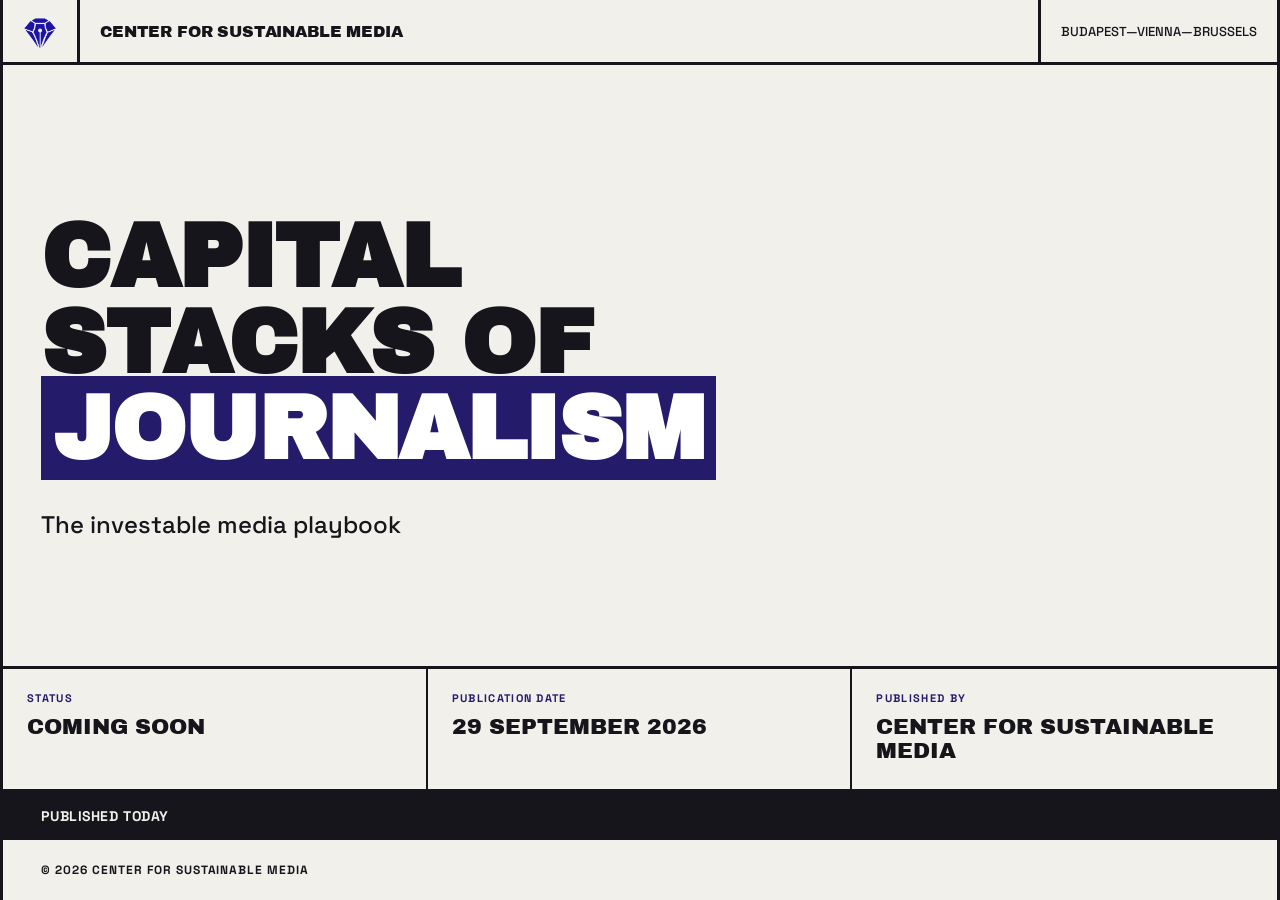
==== commit 002cf8f0: "Remove funds4media.org link from footer Co-Authored-By: Claude Fable 5.1 <noreply@anthropic.com> Cla" ====
--- a/index.html
+++ b/index.html
@@ -387,7 +387,7 @@
   </script>
 
   <script type="__bundler/template">
-"<!DOCTYPE html>\n<html><head>\n<meta charset=\"utf-8\">\n<meta name=\"viewport\" content=\"width=device-width, initial-scale=1\">\n<script src=\"a647c15f-3c23-4acd-bfbf-13139fa908db\"><\u002Fscript>\n\n<\u002Fhead>\n<body>\n<x-dc>\n<helmet>\n  <style>/* ============================================================\n   CSM BRUTALIST — colors.css\n   Warm stone canvas, hard ink borders, one confident indigo.\n   No greys-from-nowhere: every neutral here is warm-toned.\n   ============================================================ */\n:root {\n  /* ---------- BASE PALETTE ---------- */\n  --csmb-ink:          #16151B; /* primary text + all structural borders */\n  --csmb-canvas:       #DAD7CE; /* page background, behind the paper sheet */\n  --csmb-paper:        #F2F0EA; /* primary surface: cards, header, nav */\n  --csmb-paper-alt:    #FBFAF6; /* raised/alt surface: services list, partnership grid cells */\n  --csmb-indigo:       #241B6B; /* the one accent: CTAs, active states, links, detail panel */\n  --csmb-indigo-tint:  #C9C4E8; /* secondary text/labels on indigo surfaces */\n  --csmb-indigo-tint-2:#DDDAF0; /* quote/callout text on indigo, slightly brighter */\n  --csmb-stone:        #44424C; /* secondary body text on paper */\n  --csmb-divider:      #D8D5CA; /* hairline dividers inside lists (not structural borders) */\n  --csmb-white:        #FFFFFF;\n\n  /* ---------- SEMANTIC ALIASES ---------- */\n  --surface-page:      var(--csmb-canvas);\n  --surface-card:      var(--csmb-paper);\n  --surface-card-alt:  var(--csmb-paper-alt);\n  --surface-inverse:   var(--csmb-indigo);  /* CTAs, active nav, detail panel, newsletter band */\n  --surface-ink:       var(--csmb-ink);     /* stat bar, footer-adjacent dark bands */\n\n  --text-primary:      var(--csmb-ink);\n  --text-secondary:    var(--csmb-stone);\n  --text-on-indigo:    var(--csmb-white);\n  --text-on-indigo-dim:var(--csmb-indigo-tint);\n  --text-on-ink:       var(--csmb-paper);\n  --text-accent:       var(--csmb-indigo);\n\n  --border-color:      var(--csmb-ink);     /* every structural border in this system is ink */\n  --divider-color:     var(--csmb-divider);\n}\n<\u002Fstyle>\n  <style>/* ============================================================\n   CSM BRUTALIST — typography.css\n   Archivo Black for shouted, uppercase display type.\n   Space Grotesk for everything functional (nav, body, buttons).\n   IBM Plex Mono used sparingly, as a credit-line / stamp voice.\n   ============================================================ */\n/* latin-ext */\n@font-face {\n  font-family: 'Archivo Black';\n  font-style: normal;\n  font-weight: 400;\n  font-display: swap;\n  src: url(\"b7099c56-edeb-4e7d-a38e-dff1017a329e\") format('woff2');\n  unicode-range: U+0100-02BA, U+02BD-02C5, U+02C7-02CC, U+02CE-02D7, U+02DD-02FF, U+0304, U+0308, U+0329, U+1D00-1DBF, U+1E00-1E9F, U+1EF2-1EFF, U+2020, U+20A0-20AB, U+20AD-20C0, U+2113, U+2C60-2C7F, U+A720-A7FF;\n}\n/* latin */\n@font-face {\n  font-family: 'Archivo Black';\n  font-style: normal;\n  font-weight: 400;\n  font-display: swap;\n  src: url(\"87810312-e40d-42be-bf59-d312823e9012\") format('woff2');\n  unicode-range: U+0000-00FF, U+0131, U+0152-0153, U+02BB-02BC, U+02C6, U+02DA, U+02DC, U+0304, U+0308, U+0329, U+2000-206F, U+20AC, U+2122, U+2191, U+2193, U+2212, U+2215, U+FEFF, U+FFFD;\n}\n/* cyrillic-ext */\n@font-face {\n  font-family: 'IBM Plex Mono';\n  font-style: normal;\n  font-weight: 400;\n  font-display: swap;\n  src: url(\"677d5c64-3066-41f7-837e-a5a746ec70a0\") format('woff2');\n  unicode-range: U+0460-052F, U+1C80-1C8A, U+20B4, U+2DE0-2DFF, U+A640-A69F, U+FE2E-FE2F;\n}\n/* cyrillic */\n@font-face {\n  font-family: 'IBM Plex Mono';\n  font-style: normal;\n  font-weight: 400;\n  font-display: swap;\n  src: url(\"a6619a77-91de-45f4-9a4a-e3732191a979\") format('woff2');\n  unicode-range: U+0301, U+0400-045F, U+0490-0491, U+04B0-04B1, U+2116;\n}\n/* vietnamese */\n@font-face {\n  font-family: 'IBM Plex Mono';\n  font-style: normal;\n  font-weight: 400;\n  font-display: swap;\n  src: url(\"2418256e-6e45-44ea-9d4d-00381e778998\") format('woff2');\n  unicode-range: U+0102-0103, U+0110-0111, U+0128-0129, U+0168-0169, U+01A0-01A1, U+01AF-01B0, U+0300-0301, U+0303-0304, U+0308-0309, U+0323, U+0329, U+1EA0-1EF9, U+20AB;\n}\n/* latin-ext */\n@font-face {\n  font-family: 'IBM Plex Mono';\n  font-style: normal;\n  font-weight: 400;\n  font-display: swap;\n  src: url(\"b5bdaf34-072d-40c3-b03a-fd858c28eeba\") format('woff2');\n  unicode-range: U+0100-02BA, U+02BD-02C5, U+02C7-02CC, U+02CE-02D7, U+02DD-02FF, U+0304, U+0308, U+0329, U+1D00-1DBF, U+1E00-1E9F, U+1EF2-1EFF, U+2020, U+20A0-20AB, U+20AD-20C0, U+2113, U+2C60-2C7F, U+A720-A7FF;\n}\n/* latin */\n@font-face {\n  font-family: 'IBM Plex Mono';\n  font-style: normal;\n  font-weight: 400;\n  font-display: swap;\n  src: url(\"40c95750-79df-472c-bc11-197693259d92\") format('woff2');\n  unicode-range: U+0000-00FF, U+0131, U+0152-0153, U+02BB-02BC, U+02C6, U+02DA, U+02DC, U+0304, U+0308, U+0329, U+2000-206F, U+20AC, U+2122, U+2191, U+2193, U+2212, U+2215, U+FEFF, U+FFFD;\n}\n/* cyrillic-ext */\n@font-face {\n  font-family: 'IBM Plex Mono';\n  font-style: normal;\n  font-weight: 500;\n  font-display: swap;\n  src: url(\"39dea5f2-8397-4143-83cb-da14d892b22c\") format('woff2');\n  unicode-range: U+0460-052F, U+1C80-1C8A, U+20B4, U+2DE0-2DFF, U+A640-A69F, U+FE2E-FE2F;\n}\n/* cyrillic */\n@font-face {\n  font-family: 'IBM Plex Mono';\n  font-style: normal;\n  font-weight: 500;\n  font-display: swap;\n  src: url(\"ce0bb9ab-73aa-4e59-8b4e-dc951ebc22f3\") format('woff2');\n  unicode-range: U+0301, U+0400-045F, U+0490-0491, U+04B0-04B1, U+2116;\n}\n/* vietnamese */\n@font-face {\n  font-family: 'IBM Plex Mono';\n  font-style: normal;\n  font-weight: 500;\n  font-display: swap;\n  src: url(\"4da34a42-67ad-4bb9-bb91-fe0436db8118\") format('woff2');\n  unicode-range: U+0102-0103, U+0110-0111, U+0128-0129, U+0168-0169, U+01A0-01A1, U+01AF-01B0, U+0300-0301, U+0303-0304, U+0308-0309, U+0323, U+0329, U+1EA0-1EF9, U+20AB;\n}\n/* latin-ext */\n@font-face {\n  font-family: 'IBM Plex Mono';\n  font-style: normal;\n  font-weight: 500;\n  font-display: swap;\n  src: url(\"337375e6-eb01-4775-8c91-dffc9fbddc3c\") format('woff2');\n  unicode-range: U+0100-02BA, U+02BD-02C5, U+02C7-02CC, U+02CE-02D7, U+02DD-02FF, U+0304, U+0308, U+0329, U+1D00-1DBF, U+1E00-1E9F, U+1EF2-1EFF, U+2020, U+20A0-20AB, U+20AD-20C0, U+2113, U+2C60-2C7F, U+A720-A7FF;\n}\n/* latin */\n@font-face {\n  font-family: 'IBM Plex Mono';\n  font-style: normal;\n  font-weight: 500;\n  font-display: swap;\n  src: url(\"7f97dcce-4d09-424a-aea5-0b4183c5ccf0\") format('woff2');\n  unicode-range: U+0000-00FF, U+0131, U+0152-0153, U+02BB-02BC, U+02C6, U+02DA, U+02DC, U+0304, U+0308, U+0329, U+2000-206F, U+20AC, U+2122, U+2191, U+2193, U+2212, U+2215, U+FEFF, U+FFFD;\n}\n/* cyrillic-ext */\n@font-face {\n  font-family: 'IBM Plex Mono';\n  font-style: normal;\n  font-weight: 600;\n  font-display: swap;\n  src: url(\"58b2dced-c8f1-41f5-b10f-63116dca82bc\") format('woff2');\n  unicode-range: U+0460-052F, U+1C80-1C8A, U+20B4, U+2DE0-2DFF, U+A640-A69F, U+FE2E-FE2F;\n}\n/* cyrillic */\n@font-face {\n  font-family: 'IBM Plex Mono';\n  font-style: normal;\n  font-weight: 600;\n  font-display: swap;\n  src: url(\"ed8dd1ec-b338-4e5c-b752-e849f5d230e8\") format('woff2');\n  unicode-range: U+0301, U+0400-045F, U+0490-0491, U+04B0-04B1, U+2116;\n}\n/* vietnamese */\n@font-face {\n  font-family: 'IBM Plex Mono';\n  font-style: normal;\n  font-weight: 600;\n  font-display: swap;\n  src: url(\"3de885da-2ce8-4944-94f2-eb3612d4259d\") format('woff2');\n  unicode-range: U+0102-0103, U+0110-0111, U+0128-0129, U+0168-0169, U+01A0-01A1, U+01AF-01B0, U+0300-0301, U+0303-0304, U+0308-0309, U+0323, U+0329, U+1EA0-1EF9, U+20AB;\n}\n/* latin-ext */\n@font-face {\n  font-family: 'IBM Plex Mono';\n  font-style: normal;\n  font-weight: 600;\n  font-display: swap;\n  src: url(\"ec67624c-a638-4644-8f2a-07d0d53f04b8\") format('woff2');\n  unicode-range: U+0100-02BA, U+02BD-02C5, U+02C7-02CC, U+02CE-02D7, U+02DD-02FF, U+0304, U+0308, U+0329, U+1D00-1DBF, U+1E00-1E9F, U+1EF2-1EFF, U+2020, U+20A0-20AB, U+20AD-20C0, U+2113, U+2C60-2C7F, U+A720-A7FF;\n}\n/* latin */\n@font-face {\n  font-family: 'IBM Plex Mono';\n  font-style: normal;\n  font-weight: 600;\n  font-display: swap;\n  src: url(\"85940c54-ac05-4b76-8e06-f7c809a3bb56\") format('woff2');\n  unicode-range: U+0000-00FF, U+0131, U+0152-0153, U+02BB-02BC, U+02C6, U+02DA, U+02DC, U+0304, U+0308, U+0329, U+2000-206F, U+20AC, U+2122, U+2191, U+2193, U+2212, U+2215, U+FEFF, U+FFFD;\n}\n/* vietnamese */\n@font-face {\n  font-family: 'Space Grotesk';\n  font-style: normal;\n  font-weight: 400;\n  font-display: swap;\n  src: url(\"4e985006-f3c1-4eca-844f-57f65137e5eb\") format('woff2');\n  unicode-range: U+0102-0103, U+0110-0111, U+0128-0129, U+0168-0169, U+01A0-01A1, U+01AF-01B0, U+0300-0301, U+0303-0304, U+0308-0309, U+0323, U+0329, U+1EA0-1EF9, U+20AB;\n}\n/* latin-ext */\n@font-face {\n  font-family: 'Space Grotesk';\n  font-style: normal;\n  font-weight: 400;\n  font-display: swap;\n  src: url(\"e581af71-6cd4-4517-b504-2c678dc44530\") format('woff2');\n  unicode-range: U+0100-02BA, U+02BD-02C5, U+02C7-02CC, U+02CE-02D7, U+02DD-02FF, U+0304, U+0308, U+0329, U+1D00-1DBF, U+1E00-1E9F, U+1EF2-1EFF, U+2020, U+20A0-20AB, U+20AD-20C0, U+2113, U+2C60-2C7F, U+A720-A7FF;\n}\n/* latin */\n@font-face {\n  font-family: 'Space Grotesk';\n  font-style: normal;\n  font-weight: 400;\n  font-display: swap;\n  src: url(\"e11a628d-6f92-43b1-832c-6ba3d0b98918\") format('woff2');\n  unicode-range: U+0000-00FF, U+0131, U+0152-0153, U+02BB-02BC, U+02C6, U+02DA, U+02DC, U+0304, U+0308, U+0329, U+2000-206F, U+20AC, U+2122, U+2191, U+2193, U+2212, U+2215, U+FEFF, U+FFFD;\n}\n/* vietnamese */\n@font-face {\n  font-family: 'Space Grotesk';\n  font-style: normal;\n  font-weight: 500;\n  font-display: swap;\n  src: url(\"4e985006-f3c1-4eca-844f-57f65137e5eb\") format('woff2');\n  unicode-range: U+0102-0103, U+0110-0111, U+0128-0129, U+0168-0169, U+01A0-01A1, U+01AF-01B0, U+0300-0301, U+0303-0304, U+0308-0309, U+0323, U+0329, U+1EA0-1EF9, U+20AB;\n}\n/* latin-ext */\n@font-face {\n  font-family: 'Space Grotesk';\n  font-style: normal;\n  font-weight: 500;\n  font-display: swap;\n  src: url(\"e581af71-6cd4-4517-b504-2c678dc44530\") format('woff2');\n  unicode-range: U+0100-02BA, U+02BD-02C5, U+02C7-02CC, U+02CE-02D7, U+02DD-02FF, U+0304, U+0308, U+0329, U+1D00-1DBF, U+1E00-1E9F, U+1EF2-1EFF, U+2020, U+20A0-20AB, U+20AD-20C0, U+2113, U+2C60-2C7F, U+A720-A7FF;\n}\n/* latin */\n@font-face {\n  font-family: 'Space Grotesk';\n  font-style: normal;\n  font-weight: 500;\n  font-display: swap;\n  src: url(\"e11a628d-6f92-43b1-832c-6ba3d0b98918\") format('woff2');\n  unicode-range: U+0000-00FF, U+0131, U+0152-0153, U+02BB-02BC, U+02C6, U+02DA, U+02DC, U+0304, U+0308, U+0329, U+2000-206F, U+20AC, U+2122, U+2191, U+2193, U+2212, U+2215, U+FEFF, U+FFFD;\n}\n/* vietnamese */\n@font-face {\n  font-family: 'Space Grotesk';\n  font-style: normal;\n  font-weight: 600;\n  font-display: swap;\n  src: url(\"4e985006-f3c1-4eca-844f-57f65137e5eb\") format('woff2');\n  unicode-range: U+0102-0103, U+0110-0111, U+0128-0129, U+0168-0169, U+01A0-01A1, U+01AF-01B0, U+0300-0301, U+0303-0304, U+0308-0309, U+0323, U+0329, U+1EA0-1EF9, U+20AB;\n}\n/* latin-ext */\n@font-face {\n  font-family: 'Space Grotesk';\n  font-style: normal;\n  font-weight: 600;\n  font-display: swap;\n  src: url(\"e581af71-6cd4-4517-b504-2c678dc44530\") format('woff2');\n  unicode-range: U+0100-02BA, U+02BD-02C5, U+02C7-02CC, U+02CE-02D7, U+02DD-02FF, U+0304, U+0308, U+0329, U+1D00-1DBF, U+1E00-1E9F, U+1EF2-1EFF, U+2020, U+20A0-20AB, U+20AD-20C0, U+2113, U+2C60-2C7F, U+A720-A7FF;\n}\n/* latin */\n@font-face {\n  font-family: 'Space Grotesk';\n  font-style: normal;\n  font-weight: 600;\n  font-display: swap;\n  src: url(\"e11a628d-6f92-43b1-832c-6ba3d0b98918\") format('woff2');\n  unicode-range: U+0000-00FF, U+0131, U+0152-0153, U+02BB-02BC, U+02C6, U+02DA, U+02DC, U+0304, U+0308, U+0329, U+2000-206F, U+20AC, U+2122, U+2191, U+2193, U+2212, U+2215, U+FEFF, U+FFFD;\n}\n/* vietnamese */\n@font-face {\n  font-family: 'Space Grotesk';\n  font-style: normal;\n  font-weight: 700;\n  font-display: swap;\n  src: url(\"4e985006-f3c1-4eca-844f-57f65137e5eb\") format('woff2');\n  unicode-range: U+0102-0103, U+0110-0111, U+0128-0129, U+0168-0169, U+01A0-01A1, U+01AF-01B0, U+0300-0301, U+0303-0304, U+0308-0309, U+0323, U+0329, U+1EA0-1EF9, U+20AB;\n}\n/* latin-ext */\n@font-face {\n  font-family: 'Space Grotesk';\n  font-style: normal;\n  font-weight: 700;\n  font-display: swap;\n  src: url(\"e581af71-6cd4-4517-b504-2c678dc44530\") format('woff2');\n  unicode-range: U+0100-02BA, U+02BD-02C5, U+02C7-02CC, U+02CE-02D7, U+02DD-02FF, U+0304, U+0308, U+0329, U+1D00-1DBF, U+1E00-1E9F, U+1EF2-1EFF, U+2020, U+20A0-20AB, U+20AD-20C0, U+2113, U+2C60-2C7F, U+A720-A7FF;\n}\n/* latin */\n@font-face {\n  font-family: 'Space Grotesk';\n  font-style: normal;\n  font-weight: 700;\n  font-display: swap;\n  src: url(\"e11a628d-6f92-43b1-832c-6ba3d0b98918\") format('woff2');\n  unicode-range: U+0000-00FF, U+0131, U+0152-0153, U+02BB-02BC, U+02C6, U+02DA, U+02DC, U+0304, U+0308, U+0329, U+2000-206F, U+20AC, U+2122, U+2191, U+2193, U+2212, U+2215, U+FEFF, U+FFFD;\n}\n\n\n:root {\n  --font-display: 'Archivo Black', 'Arial Black', sans-serif;\n  --font-sans:    'Space Grotesk', system-ui, -apple-system, sans-serif;\n  --font-mono:    'IBM Plex Mono', ui-monospace, 'SFMono-Regular', monospace;\n\n  /* Fluid display scale — matches the site's clamp() usage */\n  --fs-hero:      clamp(2.375rem, 6vw, 4.875rem);  /* @kind font */ /* 38px \\u2192 78px */\n  --fs-h1:        clamp(1.875rem, 4vw, 2.75rem);   /* @kind font */ /* 30px \\u2192 44px */\n  --fs-h2:        clamp(1.75rem, 4vw, 2.5rem);     /* @kind font */ /* 28px \\u2192 40px */\n  --fs-h3:        clamp(1.375rem, 3vw, 1.75rem);   /* @kind font */ /* 22px \\u2192 28px */\n  --fs-h4:        1.125rem;                         /* 18px, card titles */\n\n  --fs-body-lg:   1.125rem;  /* 18px hero dek */\n  --fs-body:      1rem;      /* 16px partnership dek */\n  --fs-body-sm:   0.9375rem; /* 15px detail-panel body */\n  --fs-small:     0.875rem;  /* 14px card body copy */\n  --fs-caption:   0.8125rem; /* 13px small labels, nav */\n  --fs-micro:     0.6875rem; /* 11px credit line, meta */\n\n  --lh-tight:  0.98;  /* @kind font */ /* display headlines */\n  --lh-snug:   1.15;  /* @kind font */ /* card/panel titles */\n  --lh-body:   1.55;  /* @kind font */ /* paragraphs */\n  --lh-loose:  1.65;  /* @kind font */ /* long-form bios */\n\n  --tracking-label: 0.12em;  /* uppercase eyebrows/kickers */\n  --tracking-wide:  0.06em;  /* button/nav labels */\n  --tracking-tight: -0.02em; /* display headlines */\n\n  --case-display: uppercase; /* @kind other */ /* Archivo Black is always set uppercase in this system */\n}\n<\u002Fstyle>\n  <style>/* ============================================================\n   CSM BRUTALIST — spacing_and_shape.css\n   4px base spacing scale. Zero corner radius everywhere:\n   sharpness is the point. Elevation is a hard offset duplicate\n   of the ink border, never a soft blurred shadow.\n   ============================================================ */\n:root {\n  /* ---------- SPACING (4px base) ---------- */\n  --sp-1: 4px;   --sp-2: 8px;   --sp-3: 12px;  --sp-4: 16px;\n  --sp-5: 20px;  --sp-6: 24px;  --sp-7: 32px;  --sp-8: 40px;\n  --sp-9: 48px;  --sp-10: 64px; --sp-11: 96px;\n\n  /* Section padding follows the site's clamp() pattern */\n  --sp-section-y: clamp(36px, 5vw, 64px); /* @kind spacing */\n  --sp-section-x: clamp(20px, 3vw, 40px); /* @kind spacing */\n\n  /* ---------- RADIUS ---------- */\n  --radius: 0; /* every corner in this system is square, always */\n\n  /* ---------- BORDERS — the structural grid ---------- */\n  --border-thick: 3px solid var(--border-color); /* outer frame, section dividers, cards */\n  --border-thin:  2px solid var(--border-color); /* inner grid lines, nav cells */\n  --border-hair:  1px solid var(--divider-color);/* list-item dividers only */\n\n  /* ---------- HARD SHADOWS — offset duplicate, zero blur, zero spread ---------- */\n  --shadow-hard-sm: 4px 4px 0 var(--border-color);\n  --shadow-hard-md: 6px 6px 0 var(--border-color);\n  --shadow-hard-lg: 8px 8px 0 var(--border-color);\n  --shadow-hard-xl: 10px 10px 0 var(--border-color);\n}\n<\u002Fstyle>\n  <style>/* ============================================================\n   CSM BRUTALIST — colors.css\n   Warm stone canvas, hard ink borders, one confident indigo.\n   No greys-from-nowhere: every neutral here is warm-toned.\n   ============================================================ */\n:root {\n  /* ---------- BASE PALETTE ---------- */\n  --csmb-ink:          #16151B; /* primary text + all structural borders */\n  --csmb-canvas:       #DAD7CE; /* page background, behind the paper sheet */\n  --csmb-paper:        #F2F0EA; /* primary surface: cards, header, nav */\n  --csmb-paper-alt:    #FBFAF6; /* raised/alt surface: services list, partnership grid cells */\n  --csmb-indigo:       #241B6B; /* the one accent: CTAs, active states, links, detail panel */\n  --csmb-indigo-tint:  #C9C4E8; /* secondary text/labels on indigo surfaces */\n  --csmb-indigo-tint-2:#DDDAF0; /* quote/callout text on indigo, slightly brighter */\n  --csmb-stone:        #44424C; /* secondary body text on paper */\n  --csmb-divider:      #D8D5CA; /* hairline dividers inside lists (not structural borders) */\n  --csmb-white:        #FFFFFF;\n\n  /* ---------- SEMANTIC ALIASES ---------- */\n  --surface-page:      var(--csmb-canvas);\n  --surface-card:      var(--csmb-paper);\n  --surface-card-alt:  var(--csmb-paper-alt);\n  --surface-inverse:   var(--csmb-indigo);  /* CTAs, active nav, detail panel, newsletter band */\n  --surface-ink:       var(--csmb-ink);     /* stat bar, footer-adjacent dark bands */\n\n  --text-primary:      var(--csmb-ink);\n  --text-secondary:    var(--csmb-stone);\n  --text-on-indigo:    var(--csmb-white);\n  --text-on-indigo-dim:var(--csmb-indigo-tint);\n  --text-on-ink:       var(--csmb-paper);\n  --text-accent:       var(--csmb-indigo);\n\n  --border-color:      var(--csmb-ink);     /* every structural border in this system is ink */\n  --divider-color:     var(--csmb-divider);\n}\n\n/* ============================================================\n   CSM BRUTALIST — typography.css\n   Archivo Black for shouted, uppercase display type.\n   Space Grotesk for everything functional (nav, body, buttons).\n   IBM Plex Mono used sparingly, as a credit-line / stamp voice.\n   ============================================================ */\n/* latin-ext */\n@font-face {\n  font-family: 'Archivo Black';\n  font-style: normal;\n  font-weight: 400;\n  font-display: swap;\n  src: url(\"b7099c56-edeb-4e7d-a38e-dff1017a329e\") format('woff2');\n  unicode-range: U+0100-02BA, U+02BD-02C5, U+02C7-02CC, U+02CE-02D7, U+02DD-02FF, U+0304, U+0308, U+0329, U+1D00-1DBF, U+1E00-1E9F, U+1EF2-1EFF, U+2020, U+20A0-20AB, U+20AD-20C0, U+2113, U+2C60-2C7F, U+A720-A7FF;\n}\n/* latin */\n@font-face {\n  font-family: 'Archivo Black';\n  font-style: normal;\n  font-weight: 400;\n  font-display: swap;\n  src: url(\"87810312-e40d-42be-bf59-d312823e9012\") format('woff2');\n  unicode-range: U+0000-00FF, U+0131, U+0152-0153, U+02BB-02BC, U+02C6, U+02DA, U+02DC, U+0304, U+0308, U+0329, U+2000-206F, U+20AC, U+2122, U+2191, U+2193, U+2212, U+2215, U+FEFF, U+FFFD;\n}\n/* cyrillic-ext */\n@font-face {\n  font-family: 'IBM Plex Mono';\n  font-style: normal;\n  font-weight: 400;\n  font-display: swap;\n  src: url(\"677d5c64-3066-41f7-837e-a5a746ec70a0\") format('woff2');\n  unicode-range: U+0460-052F, U+1C80-1C8A, U+20B4, U+2DE0-2DFF, U+A640-A69F, U+FE2E-FE2F;\n}\n/* cyrillic */\n@font-face {\n  font-family: 'IBM Plex Mono';\n  font-style: normal;\n  font-weight: 400;\n  font-display: swap;\n  src: url(\"a6619a77-91de-45f4-9a4a-e3732191a979\") format('woff2');\n  unicode-range: U+0301, U+0400-045F, U+0490-0491, U+04B0-04B1, U+2116;\n}\n/* vietnamese */\n@font-face {\n  font-family: 'IBM Plex Mono';\n  font-style: normal;\n  font-weight: 400;\n  font-display: swap;\n  src: url(\"2418256e-6e45-44ea-9d4d-00381e778998\") format('woff2');\n  unicode-range: U+0102-0103, U+0110-0111, U+0128-0129, U+0168-0169, U+01A0-01A1, U+01AF-01B0, U+0300-0301, U+0303-0304, U+0308-0309, U+0323, U+0329, U+1EA0-1EF9, U+20AB;\n}\n/* latin-ext */\n@font-face {\n  font-family: 'IBM Plex Mono';\n  font-style: normal;\n  font-weight: 400;\n  font-display: swap;\n  src: url(\"b5bdaf34-072d-40c3-b03a-fd858c28eeba\") format('woff2');\n  unicode-range: U+0100-02BA, U+02BD-02C5, U+02C7-02CC, U+02CE-02D7, U+02DD-02FF, U+0304, U+0308, U+0329, U+1D00-1DBF, U+1E00-1E9F, U+1EF2-1EFF, U+2020, U+20A0-20AB, U+20AD-20C0, U+2113, U+2C60-2C7F, U+A720-A7FF;\n}\n/* latin */\n@font-face {\n  font-family: 'IBM Plex Mono';\n  font-style: normal;\n  font-weight: 400;\n  font-display: swap;\n  src: url(\"40c95750-79df-472c-bc11-197693259d92\") format('woff2');\n  unicode-range: U+0000-00FF, U+0131, U+0152-0153, U+02BB-02BC, U+02C6, U+02DA, U+02DC, U+0304, U+0308, U+0329, U+2000-206F, U+20AC, U+2122, U+2191, U+2193, U+2212, U+2215, U+FEFF, U+FFFD;\n}\n/* cyrillic-ext */\n@font-face {\n  font-family: 'IBM Plex Mono';\n  font-style: normal;\n  font-weight: 500;\n  font-display: swap;\n  src: url(\"39dea5f2-8397-4143-83cb-da14d892b22c\") format('woff2');\n  unicode-range: U+0460-052F, U+1C80-1C8A, U+20B4, U+2DE0-2DFF, U+A640-A69F, U+FE2E-FE2F;\n}\n/* cyrillic */\n@font-face {\n  font-family: 'IBM Plex Mono';\n  font-style: normal;\n  font-weight: 500;\n  font-display: swap;\n  src: url(\"ce0bb9ab-73aa-4e59-8b4e-dc951ebc22f3\") format('woff2');\n  unicode-range: U+0301, U+0400-045F, U+0490-0491, U+04B0-04B1, U+2116;\n}\n/* vietnamese */\n@font-face {\n  font-family: 'IBM Plex Mono';\n  font-style: normal;\n  font-weight: 500;\n  font-display: swap;\n  src: url(\"4da34a42-67ad-4bb9-bb91-fe0436db8118\") format('woff2');\n  unicode-range: U+0102-0103, U+0110-0111, U+0128-0129, U+0168-0169, U+01A0-01A1, U+01AF-01B0, U+0300-0301, U+0303-0304, U+0308-0309, U+0323, U+0329, U+1EA0-1EF9, U+20AB;\n}\n/* latin-ext */\n@font-face {\n  font-family: 'IBM Plex Mono';\n  font-style: normal;\n  font-weight: 500;\n  font-display: swap;\n  src: url(\"337375e6-eb01-4775-8c91-dffc9fbddc3c\") format('woff2');\n  unicode-range: U+0100-02BA, U+02BD-02C5, U+02C7-02CC, U+02CE-02D7, U+02DD-02FF, U+0304, U+0308, U+0329, U+1D00-1DBF, U+1E00-1E9F, U+1EF2-1EFF, U+2020, U+20A0-20AB, U+20AD-20C0, U+2113, U+2C60-2C7F, U+A720-A7FF;\n}\n/* latin */\n@font-face {\n  font-family: 'IBM Plex Mono';\n  font-style: normal;\n  font-weight: 500;\n  font-display: swap;\n  src: url(\"7f97dcce-4d09-424a-aea5-0b4183c5ccf0\") format('woff2');\n  unicode-range: U+0000-00FF, U+0131, U+0152-0153, U+02BB-02BC, U+02C6, U+02DA, U+02DC, U+0304, U+0308, U+0329, U+2000-206F, U+20AC, U+2122, U+2191, U+2193, U+2212, U+2215, U+FEFF, U+FFFD;\n}\n/* cyrillic-ext */\n@font-face {\n  font-family: 'IBM Plex Mono';\n  font-style: normal;\n  font-weight: 600;\n  font-display: swap;\n  src: url(\"58b2dced-c8f1-41f5-b10f-63116dca82bc\") format('woff2');\n  unicode-range: U+0460-052F, U+1C80-1C8A, U+20B4, U+2DE0-2DFF, U+A640-A69F, U+FE2E-FE2F;\n}\n/* cyrillic */\n@font-face {\n  font-family: 'IBM Plex Mono';\n  font-style: normal;\n  font-weight: 600;\n  font-display: swap;\n  src: url(\"ed8dd1ec-b338-4e5c-b752-e849f5d230e8\") format('woff2');\n  unicode-range: U+0301, U+0400-045F, U+0490-0491, U+04B0-04B1, U+2116;\n}\n/* vietnamese */\n@font-face {\n  font-family: 'IBM Plex Mono';\n  font-style: normal;\n  font-weight: 600;\n  font-display: swap;\n  src: url(\"3de885da-2ce8-4944-94f2-eb3612d4259d\") format('woff2');\n  unicode-range: U+0102-0103, U+0110-0111, U+0128-0129, U+0168-0169, U+01A0-01A1, U+01AF-01B0, U+0300-0301, U+0303-0304, U+0308-0309, U+0323, U+0329, U+1EA0-1EF9, U+20AB;\n}\n/* latin-ext */\n@font-face {\n  font-family: 'IBM Plex Mono';\n  font-style: normal;\n  font-weight: 600;\n  font-display: swap;\n  src: url(\"ec67624c-a638-4644-8f2a-07d0d53f04b8\") format('woff2');\n  unicode-range: U+0100-02BA, U+02BD-02C5, U+02C7-02CC, U+02CE-02D7, U+02DD-02FF, U+0304, U+0308, U+0329, U+1D00-1DBF, U+1E00-1E9F, U+1EF2-1EFF, U+2020, U+20A0-20AB, U+20AD-20C0, U+2113, U+2C60-2C7F, U+A720-A7FF;\n}\n/* latin */\n@font-face {\n  font-family: 'IBM Plex Mono';\n  font-style: normal;\n  font-weight: 600;\n  font-display: swap;\n  src: url(\"85940c54-ac05-4b76-8e06-f7c809a3bb56\") format('woff2');\n  unicode-range: U+0000-00FF, U+0131, U+0152-0153, U+02BB-02BC, U+02C6, U+02DA, U+02DC, U+0304, U+0308, U+0329, U+2000-206F, U+20AC, U+2122, U+2191, U+2193, U+2212, U+2215, U+FEFF, U+FFFD;\n}\n/* vietnamese */\n@font-face {\n  font-family: 'Space Grotesk';\n  font-style: normal;\n  font-weight: 400;\n  font-display: swap;\n  src: url(\"4e985006-f3c1-4eca-844f-57f65137e5eb\") format('woff2');\n  unicode-range: U+0102-0103, U+0110-0111, U+0128-0129, U+0168-0169, U+01A0-01A1, U+01AF-01B0, U+0300-0301, U+0303-0304, U+0308-0309, U+0323, U+0329, U+1EA0-1EF9, U+20AB;\n}\n/* latin-ext */\n@font-face {\n  font-family: 'Space Grotesk';\n  font-style: normal;\n  font-weight: 400;\n  font-display: swap;\n  src: url(\"e581af71-6cd4-4517-b504-2c678dc44530\") format('woff2');\n  unicode-range: U+0100-02BA, U+02BD-02C5, U+02C7-02CC, U+02CE-02D7, U+02DD-02FF, U+0304, U+0308, U+0329, U+1D00-1DBF, U+1E00-1E9F, U+1EF2-1EFF, U+2020, U+20A0-20AB, U+20AD-20C0, U+2113, U+2C60-2C7F, U+A720-A7FF;\n}\n/* latin */\n@font-face {\n  font-family: 'Space Grotesk';\n  font-style: normal;\n  font-weight: 400;\n  font-display: swap;\n  src: url(\"e11a628d-6f92-43b1-832c-6ba3d0b98918\") format('woff2');\n  unicode-range: U+0000-00FF, U+0131, U+0152-0153, U+02BB-02BC, U+02C6, U+02DA, U+02DC, U+0304, U+0308, U+0329, U+2000-206F, U+20AC, U+2122, U+2191, U+2193, U+2212, U+2215, U+FEFF, U+FFFD;\n}\n/* vietnamese */\n@font-face {\n  font-family: 'Space Grotesk';\n  font-style: normal;\n  font-weight: 500;\n  font-display: swap;\n  src: url(\"4e985006-f3c1-4eca-844f-57f65137e5eb\") format('woff2');\n  unicode-range: U+0102-0103, U+0110-0111, U+0128-0129, U+0168-0169, U+01A0-01A1, U+01AF-01B0, U+0300-0301, U+0303-0304, U+0308-0309, U+0323, U+0329, U+1EA0-1EF9, U+20AB;\n}\n/* latin-ext */\n@font-face {\n  font-family: 'Space Grotesk';\n  font-style: normal;\n  font-weight: 500;\n  font-display: swap;\n  src: url(\"e581af71-6cd4-4517-b504-2c678dc44530\") format('woff2');\n  unicode-range: U+0100-02BA, U+02BD-02C5, U+02C7-02CC, U+02CE-02D7, U+02DD-02FF, U+0304, U+0308, U+0329, U+1D00-1DBF, U+1E00-1E9F, U+1EF2-1EFF, U+2020, U+20A0-20AB, U+20AD-20C0, U+2113, U+2C60-2C7F, U+A720-A7FF;\n}\n/* latin */\n@font-face {\n  font-family: 'Space Grotesk';\n  font-style: normal;\n  font-weight: 500;\n  font-display: swap;\n  src: url(\"e11a628d-6f92-43b1-832c-6ba3d0b98918\") format('woff2');\n  unicode-range: U+0000-00FF, U+0131, U+0152-0153, U+02BB-02BC, U+02C6, U+02DA, U+02DC, U+0304, U+0308, U+0329, U+2000-206F, U+20AC, U+2122, U+2191, U+2193, U+2212, U+2215, U+FEFF, U+FFFD;\n}\n/* vietnamese */\n@font-face {\n  font-family: 'Space Grotesk';\n  font-style: normal;\n  font-weight: 600;\n  font-display: swap;\n  src: url(\"4e985006-f3c1-4eca-844f-57f65137e5eb\") format('woff2');\n  unicode-range: U+0102-0103, U+0110-0111, U+0128-0129, U+0168-0169, U+01A0-01A1, U+01AF-01B0, U+0300-0301, U+0303-0304, U+0308-0309, U+0323, U+0329, U+1EA0-1EF9, U+20AB;\n}\n/* latin-ext */\n@font-face {\n  font-family: 'Space Grotesk';\n  font-style: normal;\n  font-weight: 600;\n  font-display: swap;\n  src: url(\"e581af71-6cd4-4517-b504-2c678dc44530\") format('woff2');\n  unicode-range: U+0100-02BA, U+02BD-02C5, U+02C7-02CC, U+02CE-02D7, U+02DD-02FF, U+0304, U+0308, U+0329, U+1D00-1DBF, U+1E00-1E9F, U+1EF2-1EFF, U+2020, U+20A0-20AB, U+20AD-20C0, U+2113, U+2C60-2C7F, U+A720-A7FF;\n}\n/* latin */\n@font-face {\n  font-family: 'Space Grotesk';\n  font-style: normal;\n  font-weight: 600;\n  font-display: swap;\n  src: url(\"e11a628d-6f92-43b1-832c-6ba3d0b98918\") format('woff2');\n  unicode-range: U+0000-00FF, U+0131, U+0152-0153, U+02BB-02BC, U+02C6, U+02DA, U+02DC, U+0304, U+0308, U+0329, U+2000-206F, U+20AC, U+2122, U+2191, U+2193, U+2212, U+2215, U+FEFF, U+FFFD;\n}\n/* vietnamese */\n@font-face {\n  font-family: 'Space Grotesk';\n  font-style: normal;\n  font-weight: 700;\n  font-display: swap;\n  src: url(\"4e985006-f3c1-4eca-844f-57f65137e5eb\") format('woff2');\n  unicode-range: U+0102-0103, U+0110-0111, U+0128-0129, U+0168-0169, U+01A0-01A1, U+01AF-01B0, U+0300-0301, U+0303-0304, U+0308-0309, U+0323, U+0329, U+1EA0-1EF9, U+20AB;\n}\n/* latin-ext */\n@font-face {\n  font-family: 'Space Grotesk';\n  font-style: normal;\n  font-weight: 700;\n  font-display: swap;\n  src: url(\"e581af71-6cd4-4517-b504-2c678dc44530\") format('woff2');\n  unicode-range: U+0100-02BA, U+02BD-02C5, U+02C7-02CC, U+02CE-02D7, U+02DD-02FF, U+0304, U+0308, U+0329, U+1D00-1DBF, U+1E00-1E9F, U+1EF2-1EFF, U+2020, U+20A0-20AB, U+20AD-20C0, U+2113, U+2C60-2C7F, U+A720-A7FF;\n}\n/* latin */\n@font-face {\n  font-family: 'Space Grotesk';\n  font-style: normal;\n  font-weight: 700;\n  font-display: swap;\n  src: url(\"e11a628d-6f92-43b1-832c-6ba3d0b98918\") format('woff2');\n  unicode-range: U+0000-00FF, U+0131, U+0152-0153, U+02BB-02BC, U+02C6, U+02DA, U+02DC, U+0304, U+0308, U+0329, U+2000-206F, U+20AC, U+2122, U+2191, U+2193, U+2212, U+2215, U+FEFF, U+FFFD;\n}\n\n\n:root {\n  --font-display: 'Archivo Black', 'Arial Black', sans-serif;\n  --font-sans:    'Space Grotesk', system-ui, -apple-system, sans-serif;\n  --font-mono:    'IBM Plex Mono', ui-monospace, 'SFMono-Regular', monospace;\n\n  /* Fluid display scale — matches the site's clamp() usage */\n  --fs-hero:      clamp(2.375rem, 6vw, 4.875rem);  /* @kind font */ /* 38px \\u2192 78px */\n  --fs-h1:        clamp(1.875rem, 4vw, 2.75rem);   /* @kind font */ /* 30px \\u2192 44px */\n  --fs-h2:        clamp(1.75rem, 4vw, 2.5rem);     /* @kind font */ /* 28px \\u2192 40px */\n  --fs-h3:        clamp(1.375rem, 3vw, 1.75rem);   /* @kind font */ /* 22px \\u2192 28px */\n  --fs-h4:        1.125rem;                         /* 18px, card titles */\n\n  --fs-body-lg:   1.125rem;  /* 18px hero dek */\n  --fs-body:      1rem;      /* 16px partnership dek */\n  --fs-body-sm:   0.9375rem; /* 15px detail-panel body */\n  --fs-small:     0.875rem;  /* 14px card body copy */\n  --fs-caption:   0.8125rem; /* 13px small labels, nav */\n  --fs-micro:     0.6875rem; /* 11px credit line, meta */\n\n  --lh-tight:  0.98;  /* @kind font */ /* display headlines */\n  --lh-snug:   1.15;  /* @kind font */ /* card/panel titles */\n  --lh-body:   1.55;  /* @kind font */ /* paragraphs */\n  --lh-loose:  1.65;  /* @kind font */ /* long-form bios */\n\n  --tracking-label: 0.12em;  /* uppercase eyebrows/kickers */\n  --tracking-wide:  0.06em;  /* button/nav labels */\n  --tracking-tight: -0.02em; /* display headlines */\n\n  --case-display: uppercase; /* @kind other */ /* Archivo Black is always set uppercase in this system */\n}\n\n/* ============================================================\n   CSM BRUTALIST — spacing_and_shape.css\n   4px base spacing scale. Zero corner radius everywhere:\n   sharpness is the point. Elevation is a hard offset duplicate\n   of the ink border, never a soft blurred shadow.\n   ============================================================ */\n:root {\n  /* ---------- SPACING (4px base) ---------- */\n  --sp-1: 4px;   --sp-2: 8px;   --sp-3: 12px;  --sp-4: 16px;\n  --sp-5: 20px;  --sp-6: 24px;  --sp-7: 32px;  --sp-8: 40px;\n  --sp-9: 48px;  --sp-10: 64px; --sp-11: 96px;\n\n  /* Section padding follows the site's clamp() pattern */\n  --sp-section-y: clamp(36px, 5vw, 64px); /* @kind spacing */\n  --sp-section-x: clamp(20px, 3vw, 40px); /* @kind spacing */\n\n  /* ---------- RADIUS ---------- */\n  --radius: 0; /* every corner in this system is square, always */\n\n  /* ---------- BORDERS — the structural grid ---------- */\n  --border-thick: 3px solid var(--border-color); /* outer frame, section dividers, cards */\n  --border-thin:  2px solid var(--border-color); /* inner grid lines, nav cells */\n  --border-hair:  1px solid var(--divider-color);/* list-item dividers only */\n\n  /* ---------- HARD SHADOWS — offset duplicate, zero blur, zero spread ---------- */\n  --shadow-hard-sm: 4px 4px 0 var(--border-color);\n  --shadow-hard-md: 6px 6px 0 var(--border-color);\n  --shadow-hard-lg: 8px 8px 0 var(--border-color);\n  --shadow-hard-xl: 10px 10px 0 var(--border-color);\n}\n\n<\u002Fstyle>\n  <script src=\"eeee45db-8c9b-4c39-99f6-b29dcbc49a26\"><\u002Fscript>\n  <style>\n    body{margin:0;background:#DAD7CE;font-family:'Space Grotesk',system-ui,sans-serif}\n    a{color:#241B6B}\n    a:hover{color:#16151B}\n    @media (max-width:799px){\n      .cs-hdr{grid-template-columns:auto 1fr !important}\n      .cs-hdr-cities{display:none !important}\n      .cs-meta{grid-template-columns:1fr !important}\n      .cs-meta > div{border-right:none !important}\n      .cs-meta > div:not(:last-child){border-bottom:2px solid #16151B !important}\n    }\n  <\u002Fstyle>\n<\u002Fhelmet>\n\n<div style=\"max-width:1280px;margin:0 auto;background:#F2F0EA;color:#16151B;min-height:100vh;border-left:3px solid #16151B;border-right:3px solid #16151B;display:flex;flex-direction:column\">\n\n  <div class=\"cs-hdr\" style=\"display:grid;grid-template-columns:auto 1fr auto;border-bottom:3px solid #16151B\">\n    <div style=\"padding:14px 20px;border-right:3px solid #16151B;display:flex;align-items:center\"><img src=\"aaacc72f-55c2-4d6e-9e38-f3a8f732ef23\" alt=\"CSM\" style=\"width:34px;height:34px\"><\u002Fdiv>\n    <div style=\"padding:14px 20px;display:flex;align-items:center;font-family:'Archivo Black',sans-serif;font-size:16px;letter-spacing:-.01em;min-width:0\">CENTER FOR SUSTAINABLE MEDIA<\u002Fdiv>\n    <div class=\"cs-hdr-cities\" style=\"padding:14px 20px;border-left:3px solid #16151B;display:flex;align-items:center;font-size:13px;font-weight:500\">BUDAPEST—VIENNA—BRUSSELS<\u002Fdiv>\n  <\u002Fdiv>\n\n  <div style=\"flex:1;display:flex;flex-direction:column;justify-content:center;padding:clamp(56px,9vw,128px) clamp(20px,3vw,40px) clamp(48px,7vw,96px);border-bottom:3px solid #16151B\">\n    <h1 style=\"margin:0;font-family:'Archivo Black',sans-serif;font-size:clamp(40px,7vw,96px);line-height:.96;letter-spacing:-.02em;text-transform:uppercase;max-width:13ch;text-wrap:balance\"><span style=\"position:relative;z-index:1\">Capital Stacks of<\u002Fspan> <span style=\"background:#241B6B;color:#fff;padding:.05em .13em .02em;box-decoration-break:clone;-webkit-box-decoration-break:clone\"><span style=\"position:relative;z-index:1\">Journalism<\u002Fspan><\u002Fspan><\u002Fh1>\n    <p style=\"margin:36px 0 0;font-size:clamp(18px,2vw,24px);line-height:1.4;font-weight:500;max-width:40ch\">The investable media playbook<\u002Fp>\n  <\u002Fdiv>\n\n  <div class=\"cs-meta\" style=\"display:grid;grid-template-columns:1fr 1fr 1fr;border-bottom:3px solid #16151B\">\n    <div style=\"padding:22px 24px 26px;border-right:2px solid #16151B\">\n      <div style=\"font-size:11px;font-weight:700;letter-spacing:.12em;color:#241B6B;margin-bottom:10px\">STATUS<\u002Fdiv>\n      <div style=\"font-family:'Archivo Black',sans-serif;font-size:22px;text-transform:uppercase;line-height:1.1\">Coming soon<\u002Fdiv>\n    <\u002Fdiv>\n    <div style=\"padding:22px 24px 26px;border-right:2px solid #16151B\">\n      <div style=\"font-size:11px;font-weight:700;letter-spacing:.12em;color:#241B6B;margin-bottom:10px\">PUBLICATION DATE<\u002Fdiv>\n      <div style=\"font-family:'Archivo Black',sans-serif;font-size:22px;text-transform:uppercase;line-height:1.1\">29 September 2026<\u002Fdiv>\n    <\u002Fdiv>\n    <div style=\"padding:22px 24px 26px\">\n      <div style=\"font-size:11px;font-weight:700;letter-spacing:.12em;color:#241B6B;margin-bottom:10px\">PUBLISHED BY<\u002Fdiv>\n      <div style=\"font-family:'Archivo Black',sans-serif;font-size:22px;text-transform:uppercase;line-height:1.1\">Center for Sustainable Media<\u002Fdiv>\n    <\u002Fdiv>\n  <\u002Fdiv>\n\n  <div style=\"padding:15px clamp(20px,3vw,40px);background:#16151B;color:#F2F0EA;font-weight:700;font-size:14px;letter-spacing:.04em\">{{ countdown }}<\u002Fdiv>\n\n  <footer style=\"display:flex;flex-wrap:wrap;align-items:center;gap:12px 24px;padding:22px clamp(20px,3vw,40px);justify-content:space-between\">\n    <span style=\"font-size:12px;font-weight:700;letter-spacing:.08em\">© 2026 CENTER FOR SUSTAINABLE MEDIA<\u002Fspan>\n    <span style=\"font-size:12px;font-weight:700;letter-spacing:.08em\">FUNDS4MEDIA.ORG<\u002Fspan>\n  <\u002Ffooter>\n<\u002Fdiv>\n<\u002Fx-dc>\n<script type=\"text/x-dc\" data-dc-script=\"\" data-props=\"{&quot;showCountdown&quot;:{&quot;editor&quot;:&quot;boolean&quot;,&quot;default&quot;:true,&quot;tsType&quot;:&quot;boolean&quot;,&quot;section&quot;:&quot;Content&quot;}}\">\nclass Component extends DCLogic {\n  renderVals() {\n    const launch = new Date('2026-09-29T00:00:00');\n    const days = Math.max(0, Math.ceil((launch - new Date()) / 86400000));\n    const show = this.props.showCountdown ?? true;\n    const label = days === 0 ? 'PUBLISHED TODAY' : days + (days === 1 ? ' DAY' : ' DAYS') + ' UNTIL PUBLICATION';\n    return { countdown: show ? label : 'PUBLICATION · 29 SEPTEMBER 2026' };\n  }\n}\n<\u002Fscript>\n\n\n<\u002Fbody><\u002Fhtml>"
+"<!DOCTYPE html>\n<html><head>\n<meta charset=\"utf-8\">\n<meta name=\"viewport\" content=\"width=device-width, initial-scale=1\">\n<script src=\"a647c15f-3c23-4acd-bfbf-13139fa908db\"><\u002Fscript>\n\n<\u002Fhead>\n<body>\n<x-dc>\n<helmet>\n  <style>/* ============================================================\n   CSM BRUTALIST — colors.css\n   Warm stone canvas, hard ink borders, one confident indigo.\n   No greys-from-nowhere: every neutral here is warm-toned.\n   ============================================================ */\n:root {\n  /* ---------- BASE PALETTE ---------- */\n  --csmb-ink:          #16151B; /* primary text + all structural borders */\n  --csmb-canvas:       #DAD7CE; /* page background, behind the paper sheet */\n  --csmb-paper:        #F2F0EA; /* primary surface: cards, header, nav */\n  --csmb-paper-alt:    #FBFAF6; /* raised/alt surface: services list, partnership grid cells */\n  --csmb-indigo:       #241B6B; /* the one accent: CTAs, active states, links, detail panel */\n  --csmb-indigo-tint:  #C9C4E8; /* secondary text/labels on indigo surfaces */\n  --csmb-indigo-tint-2:#DDDAF0; /* quote/callout text on indigo, slightly brighter */\n  --csmb-stone:        #44424C; /* secondary body text on paper */\n  --csmb-divider:      #D8D5CA; /* hairline dividers inside lists (not structural borders) */\n  --csmb-white:        #FFFFFF;\n\n  /* ---------- SEMANTIC ALIASES ---------- */\n  --surface-page:      var(--csmb-canvas);\n  --surface-card:      var(--csmb-paper);\n  --surface-card-alt:  var(--csmb-paper-alt);\n  --surface-inverse:   var(--csmb-indigo);  /* CTAs, active nav, detail panel, newsletter band */\n  --surface-ink:       var(--csmb-ink);     /* stat bar, footer-adjacent dark bands */\n\n  --text-primary:      var(--csmb-ink);\n  --text-secondary:    var(--csmb-stone);\n  --text-on-indigo:    var(--csmb-white);\n  --text-on-indigo-dim:var(--csmb-indigo-tint);\n  --text-on-ink:       var(--csmb-paper);\n  --text-accent:       var(--csmb-indigo);\n\n  --border-color:      var(--csmb-ink);     /* every structural border in this system is ink */\n  --divider-color:     var(--csmb-divider);\n}\n<\u002Fstyle>\n  <style>/* ============================================================\n   CSM BRUTALIST — typography.css\n   Archivo Black for shouted, uppercase display type.\n   Space Grotesk for everything functional (nav, body, buttons).\n   IBM Plex Mono used sparingly, as a credit-line / stamp voice.\n   ============================================================ */\n/* latin-ext */\n@font-face {\n  font-family: 'Archivo Black';\n  font-style: normal;\n  font-weight: 400;\n  font-display: swap;\n  src: url(\"b7099c56-edeb-4e7d-a38e-dff1017a329e\") format('woff2');\n  unicode-range: U+0100-02BA, U+02BD-02C5, U+02C7-02CC, U+02CE-02D7, U+02DD-02FF, U+0304, U+0308, U+0329, U+1D00-1DBF, U+1E00-1E9F, U+1EF2-1EFF, U+2020, U+20A0-20AB, U+20AD-20C0, U+2113, U+2C60-2C7F, U+A720-A7FF;\n}\n/* latin */\n@font-face {\n  font-family: 'Archivo Black';\n  font-style: normal;\n  font-weight: 400;\n  font-display: swap;\n  src: url(\"87810312-e40d-42be-bf59-d312823e9012\") format('woff2');\n  unicode-range: U+0000-00FF, U+0131, U+0152-0153, U+02BB-02BC, U+02C6, U+02DA, U+02DC, U+0304, U+0308, U+0329, U+2000-206F, U+20AC, U+2122, U+2191, U+2193, U+2212, U+2215, U+FEFF, U+FFFD;\n}\n/* cyrillic-ext */\n@font-face {\n  font-family: 'IBM Plex Mono';\n  font-style: normal;\n  font-weight: 400;\n  font-display: swap;\n  src: url(\"677d5c64-3066-41f7-837e-a5a746ec70a0\") format('woff2');\n  unicode-range: U+0460-052F, U+1C80-1C8A, U+20B4, U+2DE0-2DFF, U+A640-A69F, U+FE2E-FE2F;\n}\n/* cyrillic */\n@font-face {\n  font-family: 'IBM Plex Mono';\n  font-style: normal;\n  font-weight: 400;\n  font-display: swap;\n  src: url(\"a6619a77-91de-45f4-9a4a-e3732191a979\") format('woff2');\n  unicode-range: U+0301, U+0400-045F, U+0490-0491, U+04B0-04B1, U+2116;\n}\n/* vietnamese */\n@font-face {\n  font-family: 'IBM Plex Mono';\n  font-style: normal;\n  font-weight: 400;\n  font-display: swap;\n  src: url(\"2418256e-6e45-44ea-9d4d-00381e778998\") format('woff2');\n  unicode-range: U+0102-0103, U+0110-0111, U+0128-0129, U+0168-0169, U+01A0-01A1, U+01AF-01B0, U+0300-0301, U+0303-0304, U+0308-0309, U+0323, U+0329, U+1EA0-1EF9, U+20AB;\n}\n/* latin-ext */\n@font-face {\n  font-family: 'IBM Plex Mono';\n  font-style: normal;\n  font-weight: 400;\n  font-display: swap;\n  src: url(\"b5bdaf34-072d-40c3-b03a-fd858c28eeba\") format('woff2');\n  unicode-range: U+0100-02BA, U+02BD-02C5, U+02C7-02CC, U+02CE-02D7, U+02DD-02FF, U+0304, U+0308, U+0329, U+1D00-1DBF, U+1E00-1E9F, U+1EF2-1EFF, U+2020, U+20A0-20AB, U+20AD-20C0, U+2113, U+2C60-2C7F, U+A720-A7FF;\n}\n/* latin */\n@font-face {\n  font-family: 'IBM Plex Mono';\n  font-style: normal;\n  font-weight: 400;\n  font-display: swap;\n  src: url(\"40c95750-79df-472c-bc11-197693259d92\") format('woff2');\n  unicode-range: U+0000-00FF, U+0131, U+0152-0153, U+02BB-02BC, U+02C6, U+02DA, U+02DC, U+0304, U+0308, U+0329, U+2000-206F, U+20AC, U+2122, U+2191, U+2193, U+2212, U+2215, U+FEFF, U+FFFD;\n}\n/* cyrillic-ext */\n@font-face {\n  font-family: 'IBM Plex Mono';\n  font-style: normal;\n  font-weight: 500;\n  font-display: swap;\n  src: url(\"39dea5f2-8397-4143-83cb-da14d892b22c\") format('woff2');\n  unicode-range: U+0460-052F, U+1C80-1C8A, U+20B4, U+2DE0-2DFF, U+A640-A69F, U+FE2E-FE2F;\n}\n/* cyrillic */\n@font-face {\n  font-family: 'IBM Plex Mono';\n  font-style: normal;\n  font-weight: 500;\n  font-display: swap;\n  src: url(\"ce0bb9ab-73aa-4e59-8b4e-dc951ebc22f3\") format('woff2');\n  unicode-range: U+0301, U+0400-045F, U+0490-0491, U+04B0-04B1, U+2116;\n}\n/* vietnamese */\n@font-face {\n  font-family: 'IBM Plex Mono';\n  font-style: normal;\n  font-weight: 500;\n  font-display: swap;\n  src: url(\"4da34a42-67ad-4bb9-bb91-fe0436db8118\") format('woff2');\n  unicode-range: U+0102-0103, U+0110-0111, U+0128-0129, U+0168-0169, U+01A0-01A1, U+01AF-01B0, U+0300-0301, U+0303-0304, U+0308-0309, U+0323, U+0329, U+1EA0-1EF9, U+20AB;\n}\n/* latin-ext */\n@font-face {\n  font-family: 'IBM Plex Mono';\n  font-style: normal;\n  font-weight: 500;\n  font-display: swap;\n  src: url(\"337375e6-eb01-4775-8c91-dffc9fbddc3c\") format('woff2');\n  unicode-range: U+0100-02BA, U+02BD-02C5, U+02C7-02CC, U+02CE-02D7, U+02DD-02FF, U+0304, U+0308, U+0329, U+1D00-1DBF, U+1E00-1E9F, U+1EF2-1EFF, U+2020, U+20A0-20AB, U+20AD-20C0, U+2113, U+2C60-2C7F, U+A720-A7FF;\n}\n/* latin */\n@font-face {\n  font-family: 'IBM Plex Mono';\n  font-style: normal;\n  font-weight: 500;\n  font-display: swap;\n  src: url(\"7f97dcce-4d09-424a-aea5-0b4183c5ccf0\") format('woff2');\n  unicode-range: U+0000-00FF, U+0131, U+0152-0153, U+02BB-02BC, U+02C6, U+02DA, U+02DC, U+0304, U+0308, U+0329, U+2000-206F, U+20AC, U+2122, U+2191, U+2193, U+2212, U+2215, U+FEFF, U+FFFD;\n}\n/* cyrillic-ext */\n@font-face {\n  font-family: 'IBM Plex Mono';\n  font-style: normal;\n  font-weight: 600;\n  font-display: swap;\n  src: url(\"58b2dced-c8f1-41f5-b10f-63116dca82bc\") format('woff2');\n  unicode-range: U+0460-052F, U+1C80-1C8A, U+20B4, U+2DE0-2DFF, U+A640-A69F, U+FE2E-FE2F;\n}\n/* cyrillic */\n@font-face {\n  font-family: 'IBM Plex Mono';\n  font-style: normal;\n  font-weight: 600;\n  font-display: swap;\n  src: url(\"ed8dd1ec-b338-4e5c-b752-e849f5d230e8\") format('woff2');\n  unicode-range: U+0301, U+0400-045F, U+0490-0491, U+04B0-04B1, U+2116;\n}\n/* vietnamese */\n@font-face {\n  font-family: 'IBM Plex Mono';\n  font-style: normal;\n  font-weight: 600;\n  font-display: swap;\n  src: url(\"3de885da-2ce8-4944-94f2-eb3612d4259d\") format('woff2');\n  unicode-range: U+0102-0103, U+0110-0111, U+0128-0129, U+0168-0169, U+01A0-01A1, U+01AF-01B0, U+0300-0301, U+0303-0304, U+0308-0309, U+0323, U+0329, U+1EA0-1EF9, U+20AB;\n}\n/* latin-ext */\n@font-face {\n  font-family: 'IBM Plex Mono';\n  font-style: normal;\n  font-weight: 600;\n  font-display: swap;\n  src: url(\"ec67624c-a638-4644-8f2a-07d0d53f04b8\") format('woff2');\n  unicode-range: U+0100-02BA, U+02BD-02C5, U+02C7-02CC, U+02CE-02D7, U+02DD-02FF, U+0304, U+0308, U+0329, U+1D00-1DBF, U+1E00-1E9F, U+1EF2-1EFF, U+2020, U+20A0-20AB, U+20AD-20C0, U+2113, U+2C60-2C7F, U+A720-A7FF;\n}\n/* latin */\n@font-face {\n  font-family: 'IBM Plex Mono';\n  font-style: normal;\n  font-weight: 600;\n  font-display: swap;\n  src: url(\"85940c54-ac05-4b76-8e06-f7c809a3bb56\") format('woff2');\n  unicode-range: U+0000-00FF, U+0131, U+0152-0153, U+02BB-02BC, U+02C6, U+02DA, U+02DC, U+0304, U+0308, U+0329, U+2000-206F, U+20AC, U+2122, U+2191, U+2193, U+2212, U+2215, U+FEFF, U+FFFD;\n}\n/* vietnamese */\n@font-face {\n  font-family: 'Space Grotesk';\n  font-style: normal;\n  font-weight: 400;\n  font-display: swap;\n  src: url(\"4e985006-f3c1-4eca-844f-57f65137e5eb\") format('woff2');\n  unicode-range: U+0102-0103, U+0110-0111, U+0128-0129, U+0168-0169, U+01A0-01A1, U+01AF-01B0, U+0300-0301, U+0303-0304, U+0308-0309, U+0323, U+0329, U+1EA0-1EF9, U+20AB;\n}\n/* latin-ext */\n@font-face {\n  font-family: 'Space Grotesk';\n  font-style: normal;\n  font-weight: 400;\n  font-display: swap;\n  src: url(\"e581af71-6cd4-4517-b504-2c678dc44530\") format('woff2');\n  unicode-range: U+0100-02BA, U+02BD-02C5, U+02C7-02CC, U+02CE-02D7, U+02DD-02FF, U+0304, U+0308, U+0329, U+1D00-1DBF, U+1E00-1E9F, U+1EF2-1EFF, U+2020, U+20A0-20AB, U+20AD-20C0, U+2113, U+2C60-2C7F, U+A720-A7FF;\n}\n/* latin */\n@font-face {\n  font-family: 'Space Grotesk';\n  font-style: normal;\n  font-weight: 400;\n  font-display: swap;\n  src: url(\"e11a628d-6f92-43b1-832c-6ba3d0b98918\") format('woff2');\n  unicode-range: U+0000-00FF, U+0131, U+0152-0153, U+02BB-02BC, U+02C6, U+02DA, U+02DC, U+0304, U+0308, U+0329, U+2000-206F, U+20AC, U+2122, U+2191, U+2193, U+2212, U+2215, U+FEFF, U+FFFD;\n}\n/* vietnamese */\n@font-face {\n  font-family: 'Space Grotesk';\n  font-style: normal;\n  font-weight: 500;\n  font-display: swap;\n  src: url(\"4e985006-f3c1-4eca-844f-57f65137e5eb\") format('woff2');\n  unicode-range: U+0102-0103, U+0110-0111, U+0128-0129, U+0168-0169, U+01A0-01A1, U+01AF-01B0, U+0300-0301, U+0303-0304, U+0308-0309, U+0323, U+0329, U+1EA0-1EF9, U+20AB;\n}\n/* latin-ext */\n@font-face {\n  font-family: 'Space Grotesk';\n  font-style: normal;\n  font-weight: 500;\n  font-display: swap;\n  src: url(\"e581af71-6cd4-4517-b504-2c678dc44530\") format('woff2');\n  unicode-range: U+0100-02BA, U+02BD-02C5, U+02C7-02CC, U+02CE-02D7, U+02DD-02FF, U+0304, U+0308, U+0329, U+1D00-1DBF, U+1E00-1E9F, U+1EF2-1EFF, U+2020, U+20A0-20AB, U+20AD-20C0, U+2113, U+2C60-2C7F, U+A720-A7FF;\n}\n/* latin */\n@font-face {\n  font-family: 'Space Grotesk';\n  font-style: normal;\n  font-weight: 500;\n  font-display: swap;\n  src: url(\"e11a628d-6f92-43b1-832c-6ba3d0b98918\") format('woff2');\n  unicode-range: U+0000-00FF, U+0131, U+0152-0153, U+02BB-02BC, U+02C6, U+02DA, U+02DC, U+0304, U+0308, U+0329, U+2000-206F, U+20AC, U+2122, U+2191, U+2193, U+2212, U+2215, U+FEFF, U+FFFD;\n}\n/* vietnamese */\n@font-face {\n  font-family: 'Space Grotesk';\n  font-style: normal;\n  font-weight: 600;\n  font-display: swap;\n  src: url(\"4e985006-f3c1-4eca-844f-57f65137e5eb\") format('woff2');\n  unicode-range: U+0102-0103, U+0110-0111, U+0128-0129, U+0168-0169, U+01A0-01A1, U+01AF-01B0, U+0300-0301, U+0303-0304, U+0308-0309, U+0323, U+0329, U+1EA0-1EF9, U+20AB;\n}\n/* latin-ext */\n@font-face {\n  font-family: 'Space Grotesk';\n  font-style: normal;\n  font-weight: 600;\n  font-display: swap;\n  src: url(\"e581af71-6cd4-4517-b504-2c678dc44530\") format('woff2');\n  unicode-range: U+0100-02BA, U+02BD-02C5, U+02C7-02CC, U+02CE-02D7, U+02DD-02FF, U+0304, U+0308, U+0329, U+1D00-1DBF, U+1E00-1E9F, U+1EF2-1EFF, U+2020, U+20A0-20AB, U+20AD-20C0, U+2113, U+2C60-2C7F, U+A720-A7FF;\n}\n/* latin */\n@font-face {\n  font-family: 'Space Grotesk';\n  font-style: normal;\n  font-weight: 600;\n  font-display: swap;\n  src: url(\"e11a628d-6f92-43b1-832c-6ba3d0b98918\") format('woff2');\n  unicode-range: U+0000-00FF, U+0131, U+0152-0153, U+02BB-02BC, U+02C6, U+02DA, U+02DC, U+0304, U+0308, U+0329, U+2000-206F, U+20AC, U+2122, U+2191, U+2193, U+2212, U+2215, U+FEFF, U+FFFD;\n}\n/* vietnamese */\n@font-face {\n  font-family: 'Space Grotesk';\n  font-style: normal;\n  font-weight: 700;\n  font-display: swap;\n  src: url(\"4e985006-f3c1-4eca-844f-57f65137e5eb\") format('woff2');\n  unicode-range: U+0102-0103, U+0110-0111, U+0128-0129, U+0168-0169, U+01A0-01A1, U+01AF-01B0, U+0300-0301, U+0303-0304, U+0308-0309, U+0323, U+0329, U+1EA0-1EF9, U+20AB;\n}\n/* latin-ext */\n@font-face {\n  font-family: 'Space Grotesk';\n  font-style: normal;\n  font-weight: 700;\n  font-display: swap;\n  src: url(\"e581af71-6cd4-4517-b504-2c678dc44530\") format('woff2');\n  unicode-range: U+0100-02BA, U+02BD-02C5, U+02C7-02CC, U+02CE-02D7, U+02DD-02FF, U+0304, U+0308, U+0329, U+1D00-1DBF, U+1E00-1E9F, U+1EF2-1EFF, U+2020, U+20A0-20AB, U+20AD-20C0, U+2113, U+2C60-2C7F, U+A720-A7FF;\n}\n/* latin */\n@font-face {\n  font-family: 'Space Grotesk';\n  font-style: normal;\n  font-weight: 700;\n  font-display: swap;\n  src: url(\"e11a628d-6f92-43b1-832c-6ba3d0b98918\") format('woff2');\n  unicode-range: U+0000-00FF, U+0131, U+0152-0153, U+02BB-02BC, U+02C6, U+02DA, U+02DC, U+0304, U+0308, U+0329, U+2000-206F, U+20AC, U+2122, U+2191, U+2193, U+2212, U+2215, U+FEFF, U+FFFD;\n}\n\n\n:root {\n  --font-display: 'Archivo Black', 'Arial Black', sans-serif;\n  --font-sans:    'Space Grotesk', system-ui, -apple-system, sans-serif;\n  --font-mono:    'IBM Plex Mono', ui-monospace, 'SFMono-Regular', monospace;\n\n  /* Fluid display scale — matches the site's clamp() usage */\n  --fs-hero:      clamp(2.375rem, 6vw, 4.875rem);  /* @kind font */ /* 38px \\u2192 78px */\n  --fs-h1:        clamp(1.875rem, 4vw, 2.75rem);   /* @kind font */ /* 30px \\u2192 44px */\n  --fs-h2:        clamp(1.75rem, 4vw, 2.5rem);     /* @kind font */ /* 28px \\u2192 40px */\n  --fs-h3:        clamp(1.375rem, 3vw, 1.75rem);   /* @kind font */ /* 22px \\u2192 28px */\n  --fs-h4:        1.125rem;                         /* 18px, card titles */\n\n  --fs-body-lg:   1.125rem;  /* 18px hero dek */\n  --fs-body:      1rem;      /* 16px partnership dek */\n  --fs-body-sm:   0.9375rem; /* 15px detail-panel body */\n  --fs-small:     0.875rem;  /* 14px card body copy */\n  --fs-caption:   0.8125rem; /* 13px small labels, nav */\n  --fs-micro:     0.6875rem; /* 11px credit line, meta */\n\n  --lh-tight:  0.98;  /* @kind font */ /* display headlines */\n  --lh-snug:   1.15;  /* @kind font */ /* card/panel titles */\n  --lh-body:   1.55;  /* @kind font */ /* paragraphs */\n  --lh-loose:  1.65;  /* @kind font */ /* long-form bios */\n\n  --tracking-label: 0.12em;  /* uppercase eyebrows/kickers */\n  --tracking-wide:  0.06em;  /* button/nav labels */\n  --tracking-tight: -0.02em; /* display headlines */\n\n  --case-display: uppercase; /* @kind other */ /* Archivo Black is always set uppercase in this system */\n}\n<\u002Fstyle>\n  <style>/* ============================================================\n   CSM BRUTALIST — spacing_and_shape.css\n   4px base spacing scale. Zero corner radius everywhere:\n   sharpness is the point. Elevation is a hard offset duplicate\n   of the ink border, never a soft blurred shadow.\n   ============================================================ */\n:root {\n  /* ---------- SPACING (4px base) ---------- */\n  --sp-1: 4px;   --sp-2: 8px;   --sp-3: 12px;  --sp-4: 16px;\n  --sp-5: 20px;  --sp-6: 24px;  --sp-7: 32px;  --sp-8: 40px;\n  --sp-9: 48px;  --sp-10: 64px; --sp-11: 96px;\n\n  /* Section padding follows the site's clamp() pattern */\n  --sp-section-y: clamp(36px, 5vw, 64px); /* @kind spacing */\n  --sp-section-x: clamp(20px, 3vw, 40px); /* @kind spacing */\n\n  /* ---------- RADIUS ---------- */\n  --radius: 0; /* every corner in this system is square, always */\n\n  /* ---------- BORDERS — the structural grid ---------- */\n  --border-thick: 3px solid var(--border-color); /* outer frame, section dividers, cards */\n  --border-thin:  2px solid var(--border-color); /* inner grid lines, nav cells */\n  --border-hair:  1px solid var(--divider-color);/* list-item dividers only */\n\n  /* ---------- HARD SHADOWS — offset duplicate, zero blur, zero spread ---------- */\n  --shadow-hard-sm: 4px 4px 0 var(--border-color);\n  --shadow-hard-md: 6px 6px 0 var(--border-color);\n  --shadow-hard-lg: 8px 8px 0 var(--border-color);\n  --shadow-hard-xl: 10px 10px 0 var(--border-color);\n}\n<\u002Fstyle>\n  <style>/* ============================================================\n   CSM BRUTALIST — colors.css\n   Warm stone canvas, hard ink borders, one confident indigo.\n   No greys-from-nowhere: every neutral here is warm-toned.\n   ============================================================ */\n:root {\n  /* ---------- BASE PALETTE ---------- */\n  --csmb-ink:          #16151B; /* primary text + all structural borders */\n  --csmb-canvas:       #DAD7CE; /* page background, behind the paper sheet */\n  --csmb-paper:        #F2F0EA; /* primary surface: cards, header, nav */\n  --csmb-paper-alt:    #FBFAF6; /* raised/alt surface: services list, partnership grid cells */\n  --csmb-indigo:       #241B6B; /* the one accent: CTAs, active states, links, detail panel */\n  --csmb-indigo-tint:  #C9C4E8; /* secondary text/labels on indigo surfaces */\n  --csmb-indigo-tint-2:#DDDAF0; /* quote/callout text on indigo, slightly brighter */\n  --csmb-stone:        #44424C; /* secondary body text on paper */\n  --csmb-divider:      #D8D5CA; /* hairline dividers inside lists (not structural borders) */\n  --csmb-white:        #FFFFFF;\n\n  /* ---------- SEMANTIC ALIASES ---------- */\n  --surface-page:      var(--csmb-canvas);\n  --surface-card:      var(--csmb-paper);\n  --surface-card-alt:  var(--csmb-paper-alt);\n  --surface-inverse:   var(--csmb-indigo);  /* CTAs, active nav, detail panel, newsletter band */\n  --surface-ink:       var(--csmb-ink);     /* stat bar, footer-adjacent dark bands */\n\n  --text-primary:      var(--csmb-ink);\n  --text-secondary:    var(--csmb-stone);\n  --text-on-indigo:    var(--csmb-white);\n  --text-on-indigo-dim:var(--csmb-indigo-tint);\n  --text-on-ink:       var(--csmb-paper);\n  --text-accent:       var(--csmb-indigo);\n\n  --border-color:      var(--csmb-ink);     /* every structural border in this system is ink */\n  --divider-color:     var(--csmb-divider);\n}\n\n/* ============================================================\n   CSM BRUTALIST — typography.css\n   Archivo Black for shouted, uppercase display type.\n   Space Grotesk for everything functional (nav, body, buttons).\n   IBM Plex Mono used sparingly, as a credit-line / stamp voice.\n   ============================================================ */\n/* latin-ext */\n@font-face {\n  font-family: 'Archivo Black';\n  font-style: normal;\n  font-weight: 400;\n  font-display: swap;\n  src: url(\"b7099c56-edeb-4e7d-a38e-dff1017a329e\") format('woff2');\n  unicode-range: U+0100-02BA, U+02BD-02C5, U+02C7-02CC, U+02CE-02D7, U+02DD-02FF, U+0304, U+0308, U+0329, U+1D00-1DBF, U+1E00-1E9F, U+1EF2-1EFF, U+2020, U+20A0-20AB, U+20AD-20C0, U+2113, U+2C60-2C7F, U+A720-A7FF;\n}\n/* latin */\n@font-face {\n  font-family: 'Archivo Black';\n  font-style: normal;\n  font-weight: 400;\n  font-display: swap;\n  src: url(\"87810312-e40d-42be-bf59-d312823e9012\") format('woff2');\n  unicode-range: U+0000-00FF, U+0131, U+0152-0153, U+02BB-02BC, U+02C6, U+02DA, U+02DC, U+0304, U+0308, U+0329, U+2000-206F, U+20AC, U+2122, U+2191, U+2193, U+2212, U+2215, U+FEFF, U+FFFD;\n}\n/* cyrillic-ext */\n@font-face {\n  font-family: 'IBM Plex Mono';\n  font-style: normal;\n  font-weight: 400;\n  font-display: swap;\n  src: url(\"677d5c64-3066-41f7-837e-a5a746ec70a0\") format('woff2');\n  unicode-range: U+0460-052F, U+1C80-1C8A, U+20B4, U+2DE0-2DFF, U+A640-A69F, U+FE2E-FE2F;\n}\n/* cyrillic */\n@font-face {\n  font-family: 'IBM Plex Mono';\n  font-style: normal;\n  font-weight: 400;\n  font-display: swap;\n  src: url(\"a6619a77-91de-45f4-9a4a-e3732191a979\") format('woff2');\n  unicode-range: U+0301, U+0400-045F, U+0490-0491, U+04B0-04B1, U+2116;\n}\n/* vietnamese */\n@font-face {\n  font-family: 'IBM Plex Mono';\n  font-style: normal;\n  font-weight: 400;\n  font-display: swap;\n  src: url(\"2418256e-6e45-44ea-9d4d-00381e778998\") format('woff2');\n  unicode-range: U+0102-0103, U+0110-0111, U+0128-0129, U+0168-0169, U+01A0-01A1, U+01AF-01B0, U+0300-0301, U+0303-0304, U+0308-0309, U+0323, U+0329, U+1EA0-1EF9, U+20AB;\n}\n/* latin-ext */\n@font-face {\n  font-family: 'IBM Plex Mono';\n  font-style: normal;\n  font-weight: 400;\n  font-display: swap;\n  src: url(\"b5bdaf34-072d-40c3-b03a-fd858c28eeba\") format('woff2');\n  unicode-range: U+0100-02BA, U+02BD-02C5, U+02C7-02CC, U+02CE-02D7, U+02DD-02FF, U+0304, U+0308, U+0329, U+1D00-1DBF, U+1E00-1E9F, U+1EF2-1EFF, U+2020, U+20A0-20AB, U+20AD-20C0, U+2113, U+2C60-2C7F, U+A720-A7FF;\n}\n/* latin */\n@font-face {\n  font-family: 'IBM Plex Mono';\n  font-style: normal;\n  font-weight: 400;\n  font-display: swap;\n  src: url(\"40c95750-79df-472c-bc11-197693259d92\") format('woff2');\n  unicode-range: U+0000-00FF, U+0131, U+0152-0153, U+02BB-02BC, U+02C6, U+02DA, U+02DC, U+0304, U+0308, U+0329, U+2000-206F, U+20AC, U+2122, U+2191, U+2193, U+2212, U+2215, U+FEFF, U+FFFD;\n}\n/* cyrillic-ext */\n@font-face {\n  font-family: 'IBM Plex Mono';\n  font-style: normal;\n  font-weight: 500;\n  font-display: swap;\n  src: url(\"39dea5f2-8397-4143-83cb-da14d892b22c\") format('woff2');\n  unicode-range: U+0460-052F, U+1C80-1C8A, U+20B4, U+2DE0-2DFF, U+A640-A69F, U+FE2E-FE2F;\n}\n/* cyrillic */\n@font-face {\n  font-family: 'IBM Plex Mono';\n  font-style: normal;\n  font-weight: 500;\n  font-display: swap;\n  src: url(\"ce0bb9ab-73aa-4e59-8b4e-dc951ebc22f3\") format('woff2');\n  unicode-range: U+0301, U+0400-045F, U+0490-0491, U+04B0-04B1, U+2116;\n}\n/* vietnamese */\n@font-face {\n  font-family: 'IBM Plex Mono';\n  font-style: normal;\n  font-weight: 500;\n  font-display: swap;\n  src: url(\"4da34a42-67ad-4bb9-bb91-fe0436db8118\") format('woff2');\n  unicode-range: U+0102-0103, U+0110-0111, U+0128-0129, U+0168-0169, U+01A0-01A1, U+01AF-01B0, U+0300-0301, U+0303-0304, U+0308-0309, U+0323, U+0329, U+1EA0-1EF9, U+20AB;\n}\n/* latin-ext */\n@font-face {\n  font-family: 'IBM Plex Mono';\n  font-style: normal;\n  font-weight: 500;\n  font-display: swap;\n  src: url(\"337375e6-eb01-4775-8c91-dffc9fbddc3c\") format('woff2');\n  unicode-range: U+0100-02BA, U+02BD-02C5, U+02C7-02CC, U+02CE-02D7, U+02DD-02FF, U+0304, U+0308, U+0329, U+1D00-1DBF, U+1E00-1E9F, U+1EF2-1EFF, U+2020, U+20A0-20AB, U+20AD-20C0, U+2113, U+2C60-2C7F, U+A720-A7FF;\n}\n/* latin */\n@font-face {\n  font-family: 'IBM Plex Mono';\n  font-style: normal;\n  font-weight: 500;\n  font-display: swap;\n  src: url(\"7f97dcce-4d09-424a-aea5-0b4183c5ccf0\") format('woff2');\n  unicode-range: U+0000-00FF, U+0131, U+0152-0153, U+02BB-02BC, U+02C6, U+02DA, U+02DC, U+0304, U+0308, U+0329, U+2000-206F, U+20AC, U+2122, U+2191, U+2193, U+2212, U+2215, U+FEFF, U+FFFD;\n}\n/* cyrillic-ext */\n@font-face {\n  font-family: 'IBM Plex Mono';\n  font-style: normal;\n  font-weight: 600;\n  font-display: swap;\n  src: url(\"58b2dced-c8f1-41f5-b10f-63116dca82bc\") format('woff2');\n  unicode-range: U+0460-052F, U+1C80-1C8A, U+20B4, U+2DE0-2DFF, U+A640-A69F, U+FE2E-FE2F;\n}\n/* cyrillic */\n@font-face {\n  font-family: 'IBM Plex Mono';\n  font-style: normal;\n  font-weight: 600;\n  font-display: swap;\n  src: url(\"ed8dd1ec-b338-4e5c-b752-e849f5d230e8\") format('woff2');\n  unicode-range: U+0301, U+0400-045F, U+0490-0491, U+04B0-04B1, U+2116;\n}\n/* vietnamese */\n@font-face {\n  font-family: 'IBM Plex Mono';\n  font-style: normal;\n  font-weight: 600;\n  font-display: swap;\n  src: url(\"3de885da-2ce8-4944-94f2-eb3612d4259d\") format('woff2');\n  unicode-range: U+0102-0103, U+0110-0111, U+0128-0129, U+0168-0169, U+01A0-01A1, U+01AF-01B0, U+0300-0301, U+0303-0304, U+0308-0309, U+0323, U+0329, U+1EA0-1EF9, U+20AB;\n}\n/* latin-ext */\n@font-face {\n  font-family: 'IBM Plex Mono';\n  font-style: normal;\n  font-weight: 600;\n  font-display: swap;\n  src: url(\"ec67624c-a638-4644-8f2a-07d0d53f04b8\") format('woff2');\n  unicode-range: U+0100-02BA, U+02BD-02C5, U+02C7-02CC, U+02CE-02D7, U+02DD-02FF, U+0304, U+0308, U+0329, U+1D00-1DBF, U+1E00-1E9F, U+1EF2-1EFF, U+2020, U+20A0-20AB, U+20AD-20C0, U+2113, U+2C60-2C7F, U+A720-A7FF;\n}\n/* latin */\n@font-face {\n  font-family: 'IBM Plex Mono';\n  font-style: normal;\n  font-weight: 600;\n  font-display: swap;\n  src: url(\"85940c54-ac05-4b76-8e06-f7c809a3bb56\") format('woff2');\n  unicode-range: U+0000-00FF, U+0131, U+0152-0153, U+02BB-02BC, U+02C6, U+02DA, U+02DC, U+0304, U+0308, U+0329, U+2000-206F, U+20AC, U+2122, U+2191, U+2193, U+2212, U+2215, U+FEFF, U+FFFD;\n}\n/* vietnamese */\n@font-face {\n  font-family: 'Space Grotesk';\n  font-style: normal;\n  font-weight: 400;\n  font-display: swap;\n  src: url(\"4e985006-f3c1-4eca-844f-57f65137e5eb\") format('woff2');\n  unicode-range: U+0102-0103, U+0110-0111, U+0128-0129, U+0168-0169, U+01A0-01A1, U+01AF-01B0, U+0300-0301, U+0303-0304, U+0308-0309, U+0323, U+0329, U+1EA0-1EF9, U+20AB;\n}\n/* latin-ext */\n@font-face {\n  font-family: 'Space Grotesk';\n  font-style: normal;\n  font-weight: 400;\n  font-display: swap;\n  src: url(\"e581af71-6cd4-4517-b504-2c678dc44530\") format('woff2');\n  unicode-range: U+0100-02BA, U+02BD-02C5, U+02C7-02CC, U+02CE-02D7, U+02DD-02FF, U+0304, U+0308, U+0329, U+1D00-1DBF, U+1E00-1E9F, U+1EF2-1EFF, U+2020, U+20A0-20AB, U+20AD-20C0, U+2113, U+2C60-2C7F, U+A720-A7FF;\n}\n/* latin */\n@font-face {\n  font-family: 'Space Grotesk';\n  font-style: normal;\n  font-weight: 400;\n  font-display: swap;\n  src: url(\"e11a628d-6f92-43b1-832c-6ba3d0b98918\") format('woff2');\n  unicode-range: U+0000-00FF, U+0131, U+0152-0153, U+02BB-02BC, U+02C6, U+02DA, U+02DC, U+0304, U+0308, U+0329, U+2000-206F, U+20AC, U+2122, U+2191, U+2193, U+2212, U+2215, U+FEFF, U+FFFD;\n}\n/* vietnamese */\n@font-face {\n  font-family: 'Space Grotesk';\n  font-style: normal;\n  font-weight: 500;\n  font-display: swap;\n  src: url(\"4e985006-f3c1-4eca-844f-57f65137e5eb\") format('woff2');\n  unicode-range: U+0102-0103, U+0110-0111, U+0128-0129, U+0168-0169, U+01A0-01A1, U+01AF-01B0, U+0300-0301, U+0303-0304, U+0308-0309, U+0323, U+0329, U+1EA0-1EF9, U+20AB;\n}\n/* latin-ext */\n@font-face {\n  font-family: 'Space Grotesk';\n  font-style: normal;\n  font-weight: 500;\n  font-display: swap;\n  src: url(\"e581af71-6cd4-4517-b504-2c678dc44530\") format('woff2');\n  unicode-range: U+0100-02BA, U+02BD-02C5, U+02C7-02CC, U+02CE-02D7, U+02DD-02FF, U+0304, U+0308, U+0329, U+1D00-1DBF, U+1E00-1E9F, U+1EF2-1EFF, U+2020, U+20A0-20AB, U+20AD-20C0, U+2113, U+2C60-2C7F, U+A720-A7FF;\n}\n/* latin */\n@font-face {\n  font-family: 'Space Grotesk';\n  font-style: normal;\n  font-weight: 500;\n  font-display: swap;\n  src: url(\"e11a628d-6f92-43b1-832c-6ba3d0b98918\") format('woff2');\n  unicode-range: U+0000-00FF, U+0131, U+0152-0153, U+02BB-02BC, U+02C6, U+02DA, U+02DC, U+0304, U+0308, U+0329, U+2000-206F, U+20AC, U+2122, U+2191, U+2193, U+2212, U+2215, U+FEFF, U+FFFD;\n}\n/* vietnamese */\n@font-face {\n  font-family: 'Space Grotesk';\n  font-style: normal;\n  font-weight: 600;\n  font-display: swap;\n  src: url(\"4e985006-f3c1-4eca-844f-57f65137e5eb\") format('woff2');\n  unicode-range: U+0102-0103, U+0110-0111, U+0128-0129, U+0168-0169, U+01A0-01A1, U+01AF-01B0, U+0300-0301, U+0303-0304, U+0308-0309, U+0323, U+0329, U+1EA0-1EF9, U+20AB;\n}\n/* latin-ext */\n@font-face {\n  font-family: 'Space Grotesk';\n  font-style: normal;\n  font-weight: 600;\n  font-display: swap;\n  src: url(\"e581af71-6cd4-4517-b504-2c678dc44530\") format('woff2');\n  unicode-range: U+0100-02BA, U+02BD-02C5, U+02C7-02CC, U+02CE-02D7, U+02DD-02FF, U+0304, U+0308, U+0329, U+1D00-1DBF, U+1E00-1E9F, U+1EF2-1EFF, U+2020, U+20A0-20AB, U+20AD-20C0, U+2113, U+2C60-2C7F, U+A720-A7FF;\n}\n/* latin */\n@font-face {\n  font-family: 'Space Grotesk';\n  font-style: normal;\n  font-weight: 600;\n  font-display: swap;\n  src: url(\"e11a628d-6f92-43b1-832c-6ba3d0b98918\") format('woff2');\n  unicode-range: U+0000-00FF, U+0131, U+0152-0153, U+02BB-02BC, U+02C6, U+02DA, U+02DC, U+0304, U+0308, U+0329, U+2000-206F, U+20AC, U+2122, U+2191, U+2193, U+2212, U+2215, U+FEFF, U+FFFD;\n}\n/* vietnamese */\n@font-face {\n  font-family: 'Space Grotesk';\n  font-style: normal;\n  font-weight: 700;\n  font-display: swap;\n  src: url(\"4e985006-f3c1-4eca-844f-57f65137e5eb\") format('woff2');\n  unicode-range: U+0102-0103, U+0110-0111, U+0128-0129, U+0168-0169, U+01A0-01A1, U+01AF-01B0, U+0300-0301, U+0303-0304, U+0308-0309, U+0323, U+0329, U+1EA0-1EF9, U+20AB;\n}\n/* latin-ext */\n@font-face {\n  font-family: 'Space Grotesk';\n  font-style: normal;\n  font-weight: 700;\n  font-display: swap;\n  src: url(\"e581af71-6cd4-4517-b504-2c678dc44530\") format('woff2');\n  unicode-range: U+0100-02BA, U+02BD-02C5, U+02C7-02CC, U+02CE-02D7, U+02DD-02FF, U+0304, U+0308, U+0329, U+1D00-1DBF, U+1E00-1E9F, U+1EF2-1EFF, U+2020, U+20A0-20AB, U+20AD-20C0, U+2113, U+2C60-2C7F, U+A720-A7FF;\n}\n/* latin */\n@font-face {\n  font-family: 'Space Grotesk';\n  font-style: normal;\n  font-weight: 700;\n  font-display: swap;\n  src: url(\"e11a628d-6f92-43b1-832c-6ba3d0b98918\") format('woff2');\n  unicode-range: U+0000-00FF, U+0131, U+0152-0153, U+02BB-02BC, U+02C6, U+02DA, U+02DC, U+0304, U+0308, U+0329, U+2000-206F, U+20AC, U+2122, U+2191, U+2193, U+2212, U+2215, U+FEFF, U+FFFD;\n}\n\n\n:root {\n  --font-display: 'Archivo Black', 'Arial Black', sans-serif;\n  --font-sans:    'Space Grotesk', system-ui, -apple-system, sans-serif;\n  --font-mono:    'IBM Plex Mono', ui-monospace, 'SFMono-Regular', monospace;\n\n  /* Fluid display scale — matches the site's clamp() usage */\n  --fs-hero:      clamp(2.375rem, 6vw, 4.875rem);  /* @kind font */ /* 38px \\u2192 78px */\n  --fs-h1:        clamp(1.875rem, 4vw, 2.75rem);   /* @kind font */ /* 30px \\u2192 44px */\n  --fs-h2:        clamp(1.75rem, 4vw, 2.5rem);     /* @kind font */ /* 28px \\u2192 40px */\n  --fs-h3:        clamp(1.375rem, 3vw, 1.75rem);   /* @kind font */ /* 22px \\u2192 28px */\n  --fs-h4:        1.125rem;                         /* 18px, card titles */\n\n  --fs-body-lg:   1.125rem;  /* 18px hero dek */\n  --fs-body:      1rem;      /* 16px partnership dek */\n  --fs-body-sm:   0.9375rem; /* 15px detail-panel body */\n  --fs-small:     0.875rem;  /* 14px card body copy */\n  --fs-caption:   0.8125rem; /* 13px small labels, nav */\n  --fs-micro:     0.6875rem; /* 11px credit line, meta */\n\n  --lh-tight:  0.98;  /* @kind font */ /* display headlines */\n  --lh-snug:   1.15;  /* @kind font */ /* card/panel titles */\n  --lh-body:   1.55;  /* @kind font */ /* paragraphs */\n  --lh-loose:  1.65;  /* @kind font */ /* long-form bios */\n\n  --tracking-label: 0.12em;  /* uppercase eyebrows/kickers */\n  --tracking-wide:  0.06em;  /* button/nav labels */\n  --tracking-tight: -0.02em; /* display headlines */\n\n  --case-display: uppercase; /* @kind other */ /* Archivo Black is always set uppercase in this system */\n}\n\n/* ============================================================\n   CSM BRUTALIST — spacing_and_shape.css\n   4px base spacing scale. Zero corner radius everywhere:\n   sharpness is the point. Elevation is a hard offset duplicate\n   of the ink border, never a soft blurred shadow.\n   ============================================================ */\n:root {\n  /* ---------- SPACING (4px base) ---------- */\n  --sp-1: 4px;   --sp-2: 8px;   --sp-3: 12px;  --sp-4: 16px;\n  --sp-5: 20px;  --sp-6: 24px;  --sp-7: 32px;  --sp-8: 40px;\n  --sp-9: 48px;  --sp-10: 64px; --sp-11: 96px;\n\n  /* Section padding follows the site's clamp() pattern */\n  --sp-section-y: clamp(36px, 5vw, 64px); /* @kind spacing */\n  --sp-section-x: clamp(20px, 3vw, 40px); /* @kind spacing */\n\n  /* ---------- RADIUS ---------- */\n  --radius: 0; /* every corner in this system is square, always */\n\n  /* ---------- BORDERS — the structural grid ---------- */\n  --border-thick: 3px solid var(--border-color); /* outer frame, section dividers, cards */\n  --border-thin:  2px solid var(--border-color); /* inner grid lines, nav cells */\n  --border-hair:  1px solid var(--divider-color);/* list-item dividers only */\n\n  /* ---------- HARD SHADOWS — offset duplicate, zero blur, zero spread ---------- */\n  --shadow-hard-sm: 4px 4px 0 var(--border-color);\n  --shadow-hard-md: 6px 6px 0 var(--border-color);\n  --shadow-hard-lg: 8px 8px 0 var(--border-color);\n  --shadow-hard-xl: 10px 10px 0 var(--border-color);\n}\n\n<\u002Fstyle>\n  <script src=\"eeee45db-8c9b-4c39-99f6-b29dcbc49a26\"><\u002Fscript>\n  <style>\n    body{margin:0;background:#DAD7CE;font-family:'Space Grotesk',system-ui,sans-serif}\n    a{color:#241B6B}\n    a:hover{color:#16151B}\n    @media (max-width:799px){\n      .cs-hdr{grid-template-columns:auto 1fr !important}\n      .cs-hdr-cities{display:none !important}\n      .cs-meta{grid-template-columns:1fr !important}\n      .cs-meta > div{border-right:none !important}\n      .cs-meta > div:not(:last-child){border-bottom:2px solid #16151B !important}\n    }\n  <\u002Fstyle>\n<\u002Fhelmet>\n\n<div style=\"max-width:1280px;margin:0 auto;background:#F2F0EA;color:#16151B;min-height:100vh;border-left:3px solid #16151B;border-right:3px solid #16151B;display:flex;flex-direction:column\">\n\n  <div class=\"cs-hdr\" style=\"display:grid;grid-template-columns:auto 1fr auto;border-bottom:3px solid #16151B\">\n    <div style=\"padding:14px 20px;border-right:3px solid #16151B;display:flex;align-items:center\"><img src=\"aaacc72f-55c2-4d6e-9e38-f3a8f732ef23\" alt=\"CSM\" style=\"width:34px;height:34px\"><\u002Fdiv>\n    <div style=\"padding:14px 20px;display:flex;align-items:center;font-family:'Archivo Black',sans-serif;font-size:16px;letter-spacing:-.01em;min-width:0\">CENTER FOR SUSTAINABLE MEDIA<\u002Fdiv>\n    <div class=\"cs-hdr-cities\" style=\"padding:14px 20px;border-left:3px solid #16151B;display:flex;align-items:center;font-size:13px;font-weight:500\">BUDAPEST—VIENNA—BRUSSELS<\u002Fdiv>\n  <\u002Fdiv>\n\n  <div style=\"flex:1;display:flex;flex-direction:column;justify-content:center;padding:clamp(56px,9vw,128px) clamp(20px,3vw,40px) clamp(48px,7vw,96px);border-bottom:3px solid #16151B\">\n    <h1 style=\"margin:0;font-family:'Archivo Black',sans-serif;font-size:clamp(40px,7vw,96px);line-height:.96;letter-spacing:-.02em;text-transform:uppercase;max-width:13ch;text-wrap:balance\"><span style=\"position:relative;z-index:1\">Capital Stacks of<\u002Fspan> <span style=\"background:#241B6B;color:#fff;padding:.05em .13em .02em;box-decoration-break:clone;-webkit-box-decoration-break:clone\"><span style=\"position:relative;z-index:1\">Journalism<\u002Fspan><\u002Fspan><\u002Fh1>\n    <p style=\"margin:36px 0 0;font-size:clamp(18px,2vw,24px);line-height:1.4;font-weight:500;max-width:40ch\">The investable media playbook<\u002Fp>\n  <\u002Fdiv>\n\n  <div class=\"cs-meta\" style=\"display:grid;grid-template-columns:1fr 1fr 1fr;border-bottom:3px solid #16151B\">\n    <div style=\"padding:22px 24px 26px;border-right:2px solid #16151B\">\n      <div style=\"font-size:11px;font-weight:700;letter-spacing:.12em;color:#241B6B;margin-bottom:10px\">STATUS<\u002Fdiv>\n      <div style=\"font-family:'Archivo Black',sans-serif;font-size:22px;text-transform:uppercase;line-height:1.1\">Coming soon<\u002Fdiv>\n    <\u002Fdiv>\n    <div style=\"padding:22px 24px 26px;border-right:2px solid #16151B\">\n      <div style=\"font-size:11px;font-weight:700;letter-spacing:.12em;color:#241B6B;margin-bottom:10px\">PUBLICATION DATE<\u002Fdiv>\n      <div style=\"font-family:'Archivo Black',sans-serif;font-size:22px;text-transform:uppercase;line-height:1.1\">29 September 2026<\u002Fdiv>\n    <\u002Fdiv>\n    <div style=\"padding:22px 24px 26px\">\n      <div style=\"font-size:11px;font-weight:700;letter-spacing:.12em;color:#241B6B;margin-bottom:10px\">PUBLISHED BY<\u002Fdiv>\n      <div style=\"font-family:'Archivo Black',sans-serif;font-size:22px;text-transform:uppercase;line-height:1.1\">Center for Sustainable Media<\u002Fdiv>\n    <\u002Fdiv>\n  <\u002Fdiv>\n\n  <div style=\"padding:15px clamp(20px,3vw,40px);background:#16151B;color:#F2F0EA;font-weight:700;font-size:14px;letter-spacing:.04em\">{{ countdown }}<\u002Fdiv>\n\n  <footer style=\"display:flex;flex-wrap:wrap;align-items:center;gap:12px 24px;padding:22px clamp(20px,3vw,40px);justify-content:space-between\">\n    <span style=\"font-size:12px;font-weight:700;letter-spacing:.08em\">© 2026 CENTER FOR SUSTAINABLE MEDIA<\u002Fspan>\n  <\u002Ffooter>\n<\u002Fdiv>\n<\u002Fx-dc>\n<script type=\"text/x-dc\" data-dc-script=\"\" data-props=\"{&quot;showCountdown&quot;:{&quot;editor&quot;:&quot;boolean&quot;,&quot;default&quot;:true,&quot;tsType&quot;:&quot;boolean&quot;,&quot;section&quot;:&quot;Content&quot;}}\">\nclass Component extends DCLogic {\n  renderVals() {\n    const launch = new Date('2026-09-29T00:00:00');\n    const days = Math.max(0, Math.ceil((launch - new Date()) / 86400000));\n    const show = this.props.showCountdown ?? true;\n    const label = days === 0 ? 'PUBLISHED TODAY' : days + (days === 1 ? ' DAY' : ' DAYS') + ' UNTIL PUBLICATION';\n    return { countdown: show ? label : 'PUBLICATION · 29 SEPTEMBER 2026' };\n  }\n}\n<\u002Fscript>\n\n\n<\u002Fbody><\u002Fhtml>"
   </script>
 </body>
 </html>
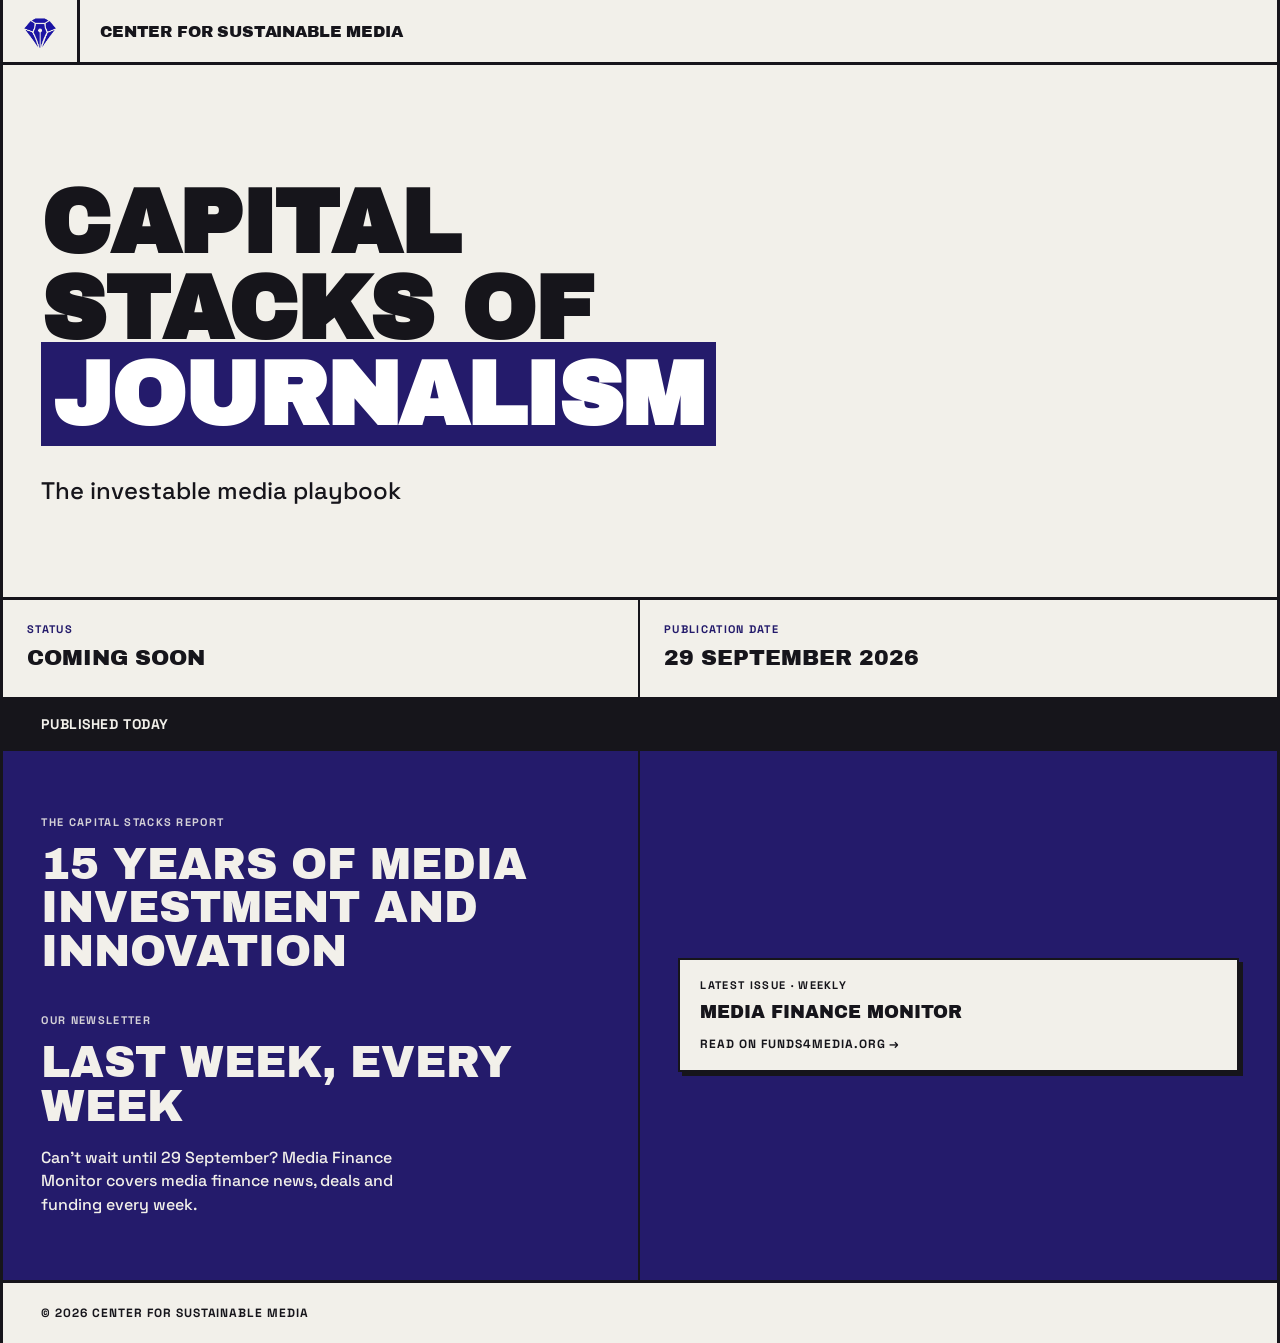
==== commit 6675a0b7: "Deploy updated coming soon page with newsletter section Rebuild index.html as plain HTML from the up" ====
--- a/index.html
+++ b/index.html
@@ -1,393 +1,134 @@
 <!DOCTYPE html>
-<html>
+<html lang="en">
 <head>
   <meta charset="utf-8">
+  <meta name="viewport" content="width=device-width, initial-scale=1">
   <title>Capital Stacks of Journalism — Coming Soon</title>
-  <meta name="viewport" content="width=device-width, initial-scale=1">
+  <meta name="description" content="Capital Stacks of Journalism, the investable media playbook. A research report by the Center for Sustainable Media, published 29 September 2026.">
+  <link rel="icon" href="./assets/diamond-indigo.png" type="image/png">
+  <link rel="preconnect" href="https://fonts.googleapis.com">
+  <link rel="preconnect" href="https://fonts.gstatic.com" crossorigin>
+  <link rel="stylesheet" href="https://fonts.googleapis.com/css2?family=Archivo+Black&family=Space+Grotesk:wght@400;500;600;700&display=swap">
   <style>
-    * { margin: 0; padding: 0; box-sizing: border-box; }
-    body { background: #DAD7CE; display: flex; align-items: center; justify-content: center; min-height: 100vh; font-family: -apple-system, BlinkMacSystemFont, sans-serif; }
-    #__bundler_loading { position: fixed; bottom: 20px; right: 20px; font: 13px/1.4 -apple-system, BlinkMacSystemFont, sans-serif; color: #666; background: #fff; padding: 8px 14px; border-radius: 8px; box-shadow: 0 1px 4px rgba(0,0,0,0.12); z-index: 10000; }
-    #__bundler_thumbnail { position: fixed; inset: 0; width: 100%; height: 100%; display: flex; align-items: center; justify-content: center; background: #DAD7CE; z-index: 9999; }
-    #__bundler_thumbnail svg { width: 100%; height: 100%; object-fit: contain; }
-    #__bundler_placeholder { color: #999; font-size: 14px; }
+    *{box-sizing:border-box}
+    [hidden]{display:none !important}
+    body{margin:0;background:#DAD7CE;color:#16151B;font-family:'Space Grotesk',system-ui,-apple-system,sans-serif}
+    a{color:#241B6B}
+    a:hover{color:#16151B}
+    .cs-hdr-link{color:#16151B;text-decoration:none;transition:background .12s,color .12s}
+    .cs-hdr-link:hover{background:#16151B;color:#F2F0EA}
+    .cs-rss{display:block;background:#F2F0EA;color:#16151B;border:2px solid #16151B;box-shadow:4px 4px 0 #16151B;padding:18px 20px;text-decoration:none;transition:background .12s,color .12s}
+    .cs-rss:hover{background:#16151B;color:#F2F0EA}
+    .cs-rss img{display:block;width:100%;aspect-ratio:16/9;object-fit:cover;border:2px solid #16151B;margin-bottom:16px}
+    .cs-rss-desc{margin:10px 0 0;font-size:14px;line-height:1.4;font-weight:500}
+    @media (max-width:799px){
+      .cs-meta,.cs-news{grid-template-columns:1fr !important}
+      .cs-meta > div,.cs-news > div{border-right:none !important}
+      .cs-meta > div:not(:last-child),.cs-news > div:not(:last-child){border-bottom:2px solid #16151B !important}
+    }
   </style>
-  <noscript>
-    <style>#__bundler_loading { display: none; }</style>
-    <div style="position:fixed;bottom:12px;left:12px;font:13px/1.4 -apple-system,BlinkMacSystemFont,sans-serif;color:#999;background:rgba(255,255,255,0.9);padding:6px 12px;border-radius:6px;box-shadow:0 1px 4px rgba(0,0,0,0.08);z-index:10000;">
-      This page requires JavaScript to display.
-    </div>
-  </noscript>
 </head>
 <body>
-  <div id="__bundler_thumbnail">
-  <svg viewBox="0 0 1200 800" xmlns="http://www.w3.org/2000/svg">
-    <rect x="300" y="200" width="600" height="400" fill="#F2F0EA" stroke="#16151B" stroke-width="12"></rect>
-    <rect x="360" y="270" width="480" height="70" fill="#16151B"></rect>
-    <rect x="360" y="370" width="480" height="70" fill="#241B6B"></rect>
-    <rect x="360" y="470" width="300" height="60" fill="#16151B"></rect>
-  </svg>
+<div style="max-width:1280px;margin:0 auto;background:#F2F0EA;color:#16151B;min-height:100vh;border-left:3px solid #16151B;border-right:3px solid #16151B;display:flex;flex-direction:column">
+
+  <div class="cs-hdr" style="display:grid;grid-template-columns:auto 1fr;border-bottom:3px solid #16151B">
+    <div style="padding:14px 20px;border-right:3px solid #16151B;display:flex;align-items:center"><img src="./assets/diamond-indigo.png" alt="CSM" style="width:34px;height:34px"></div>
+    <a class="cs-hdr-link" href="https://sustainablemedia.eu" style="padding:14px 20px;display:flex;align-items:center;font-family:'Archivo Black',sans-serif;font-size:16px;letter-spacing:-.01em;min-width:0">CENTER FOR SUSTAINABLE MEDIA</a>
+  </div>
+
+  <div style="flex:1;display:flex;flex-direction:column;justify-content:center;padding:clamp(56px,9vw,128px) clamp(20px,3vw,40px) clamp(48px,7vw,96px);border-bottom:3px solid #16151B">
+    <h1 style="margin:0;font-family:'Archivo Black',sans-serif;font-size:clamp(40px,7vw,96px);line-height:.96;letter-spacing:-.02em;text-transform:uppercase;max-width:13ch;text-wrap:balance"><span style="position:relative;z-index:1">Capital Stacks of</span> <span style="background:#241B6B;color:#fff;padding:.05em .13em .02em;box-decoration-break:clone;-webkit-box-decoration-break:clone"><span style="position:relative;z-index:1">Journalism</span></span></h1>
+    <p style="margin:36px 0 0;font-size:clamp(18px,2vw,24px);line-height:1.4;font-weight:500;max-width:40ch">The investable media playbook</p>
+  </div>
+
+  <div class="cs-meta" style="display:grid;grid-template-columns:1fr 1fr;border-bottom:3px solid #16151B">
+    <div style="padding:22px 24px 26px;border-right:2px solid #16151B">
+      <div style="font-size:11px;font-weight:700;letter-spacing:.12em;color:#241B6B;margin-bottom:10px">STATUS</div>
+      <div style="font-family:'Archivo Black',sans-serif;font-size:22px;text-transform:uppercase;line-height:1.1">Coming soon</div>
+    </div>
+    <div style="padding:22px 24px 26px">
+      <div style="font-size:11px;font-weight:700;letter-spacing:.12em;color:#241B6B;margin-bottom:10px">PUBLICATION DATE</div>
+      <div style="font-family:'Archivo Black',sans-serif;font-size:22px;text-transform:uppercase;line-height:1.1">29 September 2026</div>
+    </div>
+  </div>
+
+  <div id="countdown" style="padding:15px clamp(20px,3vw,40px);background:#16151B;color:#F2F0EA;font-weight:700;font-size:14px;letter-spacing:.04em">PUBLICATION · 29 SEPTEMBER 2026</div>
+
+  <div class="cs-news" style="display:grid;grid-template-columns:1fr 1fr;background:#241B6B;color:#F2F0EA;border-top:3px solid #16151B;border-bottom:3px solid #16151B">
+    <div style="padding:clamp(36px,5vw,64px) clamp(20px,3vw,40px);border-right:2px solid #16151B;display:flex;flex-direction:column;justify-content:space-between;gap:40px">
+      <div>
+        <div style="font-size:11px;font-weight:700;letter-spacing:.12em;margin-bottom:14px;opacity:.85">THE CAPITAL STACKS REPORT</div>
+        <div style="font-family:'Archivo Black',sans-serif;font-size:clamp(28px,3.4vw,44px);line-height:1;text-transform:uppercase">15 years of media investment and innovation</div>
+      </div>
+      <div>
+        <div style="font-size:11px;font-weight:700;letter-spacing:.12em;margin-bottom:14px;opacity:.85">OUR NEWSLETTER</div>
+        <div style="font-family:'Archivo Black',sans-serif;font-size:clamp(28px,3.4vw,44px);line-height:1;text-transform:uppercase">Last week, every week</div>
+        <p style="margin:18px 0 0;font-size:16px;line-height:1.45;font-weight:500;max-width:38ch">Can't wait until 29 September? Media Finance Monitor covers media finance news, deals and funding every week.</p>
+      </div>
+    </div>
+    <div style="padding:clamp(36px,5vw,64px) clamp(20px,3vw,40px);display:flex;flex-direction:column;justify-content:center">
+      <a class="cs-rss" id="rss-link" href="https://www.funds4media.org">
+        <img id="rss-image" alt="" hidden>
+        <div style="font-size:11px;font-weight:700;letter-spacing:.12em;margin-bottom:10px">LATEST ISSUE · <span id="rss-date">WEEKLY</span></div>
+        <div id="rss-title" style="font-family:'Archivo Black',sans-serif;font-size:18px;line-height:1.15;text-transform:uppercase">Media Finance Monitor</div>
+        <p class="cs-rss-desc" id="rss-desc" hidden></p>
+        <div style="margin-top:14px;font-size:12px;font-weight:700;letter-spacing:.08em">READ ON FUNDS4MEDIA.ORG →</div>
+      </a>
+    </div>
+  </div>
+
+  <footer style="display:flex;align-items:center;padding:22px clamp(20px,3vw,40px)">
+    <span style="font-size:12px;font-weight:700;letter-spacing:.08em">© 2026 CENTER FOR SUSTAINABLE MEDIA</span>
+  </footer>
 </div>
-  <div id="__bundler_loading">Unpacking...</div>
 
-  <script>
-    
-document.addEventListener('DOMContentLoaded', async function() {
-  const loading = document.getElementById('__bundler_loading');
-  function setStatus(msg) { if (loading) loading.textContent = msg; }
+<script>
+(function () {
+  // Countdown to publication, computed in the visitor's browser.
+  var launch = new Date('2026-09-29T00:00:00');
+  var days = Math.max(0, Math.ceil((launch - new Date()) / 86400000));
+  document.getElementById('countdown').textContent =
+    days === 0 ? 'PUBLISHED TODAY' : days + (days === 1 ? ' DAY' : ' DAYS') + ' UNTIL PUBLICATION';
 
-  const FONT_MIME = /^(font[/]|application[/](x-)?font-|application[/]vnd\.ms-fontobject)/i;
-  const MIME_TOKEN = /^[\w.+-]+[/][\w.+-]+$/;
-  function toBase64(bytes) {
-    let bin = '';
-    for (let i = 0; i < bytes.length; i += 0x8000) {
-      bin += String.fromCharCode.apply(null, bytes.subarray(i, i + 0x8000));
-    }
-    return btoa(bin);
+  // Latest Media Finance Monitor issue from the funds4media.org feed.
+  var feed = 'https://www.funds4media.org/feed';
+  function apply(title, desc, link, pub, image) {
+    var d = new Date(pub);
+    var $ = function (id) { return document.getElementById(id); };
+    title = (title || '').trim();
+    desc = (desc || '').replace(/<[^>]+>/g, '').trim();
+    if (title) $('rss-title').textContent = title;
+    $('rss-link').href = (link || '').trim() || 'https://www.funds4media.org';
+    if (!isNaN(d)) $('rss-date').textContent =
+      d.toLocaleDateString('en-GB', { day: 'numeric', month: 'long', year: 'numeric' }).toUpperCase();
+    if (desc) { $('rss-desc').textContent = desc; $('rss-desc').hidden = false; }
+    if (image) { $('rss-image').src = image; $('rss-image').hidden = false; }
   }
-
-  // Error sink persists across replaceWith since it's on window, not the DOM.
-  window.addEventListener('error', function(e) {
-    // Failed resource loads (CSP-blocked links, scripts, images) fire plain
-    // events at the element — warn only; real JS errors carry message/error.
-    if (!e.message && !e.error && e.target && e.target !== window) {
-      console.warn('[bundle] resource failed to load:',
-        e.target.tagName, String(e.target.src || e.target.href || ''));
-      return;
-    }
-    var p = document.body || document.documentElement;
-    var d = document.getElementById('__bundler_err') || p.appendChild(document.createElement('div'));
-    d.id = '__bundler_err';
-    d.style.cssText = 'position:fixed;bottom:12px;left:12px;right:12px;font:12px/1.4 ui-monospace,monospace;background:#2a1215;color:#ff8a80;padding:10px 14px;border-radius:8px;border:1px solid #5c2b2e;z-index:99999;white-space:pre-wrap;max-height:40vh;overflow:auto';
-    d.textContent = (d.textContent ? d.textContent + String.fromCharCode(10) : '') +
-      '[bundle] ' + (e.message || e.type) +
-      (e.filename ? ' (' + e.filename.slice(0, 60) + ':' + e.lineno + ')' : '');
-  }, true);
-
-  try {
-    const manifestEl = document.querySelector('script[type="__bundler/manifest"]');
-    const templateEl = document.querySelector('script[type="__bundler/template"]');
-    if (!manifestEl || !templateEl) {
-      setStatus('Error: missing bundle data');
-      console.error('[bundler] Missing script tags — manifestEl:', !!manifestEl, 'templateEl:', !!templateEl);
-      return;
-    }
-
-    const manifest = JSON.parse(manifestEl.textContent);
-    let template = JSON.parse(templateEl.textContent);
-
-    // Nested page bundles (iframe targets). Each ships ONCE, in the ROOT
-    // document's manifest; frame srcs carry an about:blank#<uuid> marker
-    // instead of a substitutable uuid. Every document mints the blobs for
-    // its OWN frames — from local text at the root, or text obtained from
-    // its DIRECT parent over the relay protocol below — so each frame
-    // navigation stays same-origin with its initiator and a deduped page
-    // loads at any depth on any host, including a file:// download's
-    // opaque origins (where a blob minted by one document cannot be
-    // navigated to by another).
-    const pageOrderEl = document.querySelector('script[type="__bundler/page_order"]');
-    const pageOrder = pageOrderEl ? JSON.parse(pageOrderEl.textContent) : [];
-    const pageSet = new Set(pageOrder);
-    const pageTexts = {};
-
-    // ── Nested-page text protocol (parent-chain relay) ──
-    // Page bundles ship once, in the ROOT document's manifest. Every
-    // document mints the blobs for its OWN frames, obtaining page text
-    // through a strict parent-chain relay: a document only ever SENDS to
-    // its direct parent (which, for every document the publisher's own
-    // runtime minted, is another publisher document) and only ACCEPTS
-    // text from that direct parent; requests from below are honored only
-    // for the document's own child frames, and the ROOT never sends
-    // upward at all. That last rule is load-bearing: the artifact host's
-    // frame-ancestors allows claude.ai (and friends) to frame an
-    // artifact, so window.top can be a FOREIGN document — a top-addressed
-    // protocol would hand page uuids to that ancestor and accept forged
-    // "page text" from it, minting attacker HTML as an artifact-origin
-    // blob document. The chain never touches the ancestor: requests stop
-    // at the root, replies are origin-addressed per hop (never '*' when
-    // an origin exists), and both directions are origin-gated (on https
-    // a foreign sender's origin can never equal this document's; in
-    // opaque contexts — file:// — everything serializes as 'null', where
-    // an embedded EXTERNAL frame still fails the gate by carrying its
-    // own real origin, and a sandboxed child of such a frame is excluded
-    // by the own-child-frames check plus uuid unguessability). Shape is
-    // deny-by-default: one request form, one reply form, no error
-    // replies.
-    // window.origin is the SERIALIZED SECURITY origin ('null' in opaque
-    // contexts such as a sandboxed preview iframe) — location.origin is
-    // computed from the URL and stays 'https://…' even when the document
-    // is sandboxed, which would misgate every opaque chain.
-    const OWN_TARGET = /^https?:[/][/]/.test(window.origin || '')
-      ? window.origin
-      : '*';
-    function trustedOrigin(e) {
-      if (e.origin === window.origin) return true; // https chains; opaque==opaque
-      // file:// trees: Chrome serializes the file document's origin as
-      // 'file://' while the blob: documents it mints serialize as 'null',
-      // so the two legitimate shapes can never string-match — accept the
-      // pair in both directions. https origins never serialize as either,
-      // and sender identity (own child frame / direct parent) is checked
-      // separately.
-      return (
-        (e.origin === 'null' &&
-          (window.origin === 'file://' ||
-            window.location.protocol === 'file:')) ||
-        (/^file:/.test(e.origin) && window.origin === 'null')
-      );
-    }
-    // Non-empty only in the root document (nested bundles ship an empty
-    // island), so it doubles as the root marker: the root answers from
-    // local text and treats a miss as authoritative — never relaying to
-    // its (possibly foreign) parent.
-    const isPageRoot = pageOrder.length > 0;
-    const blobUrls = {};
-    const resourceBlobs = {};
-    const UUID_SHAPE = /^[0-9a-f]{8}-[0-9a-f]{4}-[0-9a-f]{4}-[0-9a-f]{4}-[0-9a-f]{12}$/;
-    const pendingFrames = {}; // uuid -> [{el, frag}] awaiting text for own frames
-    const pendingRelays = {}; // uuid -> [childWindow] awaiting text to pass down
-    function mountPage(el, frag, text) {
-      const pageBlob = new Blob([text], { type: 'text/html' });
-      const u = URL.createObjectURL(pageBlob);
-      resourceBlobs[u] = pageBlob;
-      el.src = u + frag;
-    }
-    function deliverPage(uuid, text) {
-      const frames = pendingFrames[uuid];
-      delete pendingFrames[uuid];
-      if (frames) for (const f of frames) mountPage(f.el, f.frag, text);
-      const relays = pendingRelays[uuid];
-      delete pendingRelays[uuid];
-      if (relays) {
-        for (const cw of relays) {
-          try { cw.postMessage({ __bundler_page: uuid, __bundler_text: text }, OWN_TARGET); } catch (err) { /* gone */ }
-        }
-      }
-    }
-    function ownFrameWindows() {
-      const out = [];
-      for (const f of Array.from(document.querySelectorAll('iframe'))) {
-        try { if (f.contentWindow) out.push(f.contentWindow); } catch (err) { /* detached */ }
-      }
-      return out;
-    }
-    window.addEventListener('message', function (e) {
-      const d = e.data;
-      if (!d || typeof d !== 'object' || !e.source) return;
-      // Origin gate first; the structural checks below (own-child-frames
-      // for requests, direct-parent + solicited-uuid for replies, the
-      // root's never-relay rule) are what hold in fully opaque chains
-      // where origin strings can't discriminate — a sandboxed root's
-      // FOREIGN wrapper still fails all three even though both serialize
-      // as real-vs-'null' rather than matching.
-      if (!trustedOrigin(e)) return;
-      if (typeof d.__bundler_need === 'string' && UUID_SHAPE.test(d.__bundler_need)) {
-        // Requests are honored only for this document's own child frames.
-        if (ownFrameWindows().indexOf(e.source) < 0) return;
-        const uuid = d.__bundler_need;
-        const text = pageTexts[uuid];
-        if (typeof text === 'string') {
-          try { e.source.postMessage({ __bundler_page: uuid, __bundler_text: text }, OWN_TARGET); } catch (err) { /* gone */ }
-          return;
-        }
-        if (isPageRoot || window.parent === window) return; // authoritative miss
-        const waiting = pendingRelays[uuid];
-        if (waiting) {
-          if (waiting.indexOf(e.source) < 0) waiting.push(e.source);
-          return;
-        }
-        // Never-answered uuids would otherwise accumulate forever under a
-        // request spray; past the cap (far above any real page count) new
-        // relays are dropped rather than remembered.
-        if (Object.keys(pendingRelays).length >= 128) return;
-        pendingRelays[uuid] = [e.source];
-        window.parent.postMessage({ __bundler_need: uuid }, OWN_TARGET);
-      } else if (
-        typeof d.__bundler_page === 'string' &&
-        UUID_SHAPE.test(d.__bundler_page) &&
-        typeof d.__bundler_text === 'string'
-      ) {
-        // The shape test is load-bearing beyond tidiness: the solicited
-        // check below uses the in operator, which matches prototype keys
-        // ('__proto__', 'constructor') — an unshaped key would reach
-        // deliverPage and throw, painting the error banner.
-        // Text is accepted only from the direct parent — the document
-        // that minted this one.
-        if (e.source !== window.parent || window.parent === window) return;
-        if (!(d.__bundler_page in pendingFrames) && !(d.__bundler_page in pendingRelays)) return;
-        deliverPage(d.__bundler_page, d.__bundler_text);
-      }
-    });
-
-    const uuids = Object.keys(manifest);
-    setStatus('Unpacking ' + uuids.length + ' assets...');
-
-    await Promise.all(uuids.map(async (uuid) => {
-      const entry = manifest[uuid];
-      try {
-        const binaryStr = atob(entry.data);
-        const bytes = new Uint8Array(binaryStr.length);
-        for (let i = 0; i < binaryStr.length; i++) bytes[i] = binaryStr.charCodeAt(i);
-
-        let finalBytes = bytes;
-        if (entry.compressed) {
-          if (typeof DecompressionStream !== 'undefined') {
-            const ds = new DecompressionStream('gzip');
-            const writer = ds.writable.getWriter();
-            const reader = ds.readable.getReader();
-            writer.write(bytes);
-            writer.close();
-            const chunks = [];
-            let totalLen = 0;
-            while (true) {
-              const { done, value } = await reader.read();
-              if (done) break;
-              chunks.push(value);
-              totalLen += value.length;
-            }
-            finalBytes = new Uint8Array(totalLen);
-            let offset = 0;
-            for (const chunk of chunks) { finalBytes.set(chunk, offset); offset += chunk.length; }
-          } else {
-            console.warn('DecompressionStream not available, asset ' + uuid + ' may not render');
-          }
-        }
-
-        if (pageSet.has(uuid)) {
-          pageTexts[uuid] = new TextDecoder().decode(finalBytes);
-          return;
-        }
-        if (FONT_MIME.test(entry.mime) && MIME_TOKEN.test(entry.mime)) {
-          // Strict artifact hosts allow font-src data: but not blob:.
-          blobUrls[uuid] = 'data:' + entry.mime + ';base64,' +
-            (entry.compressed ? toBase64(finalBytes) : entry.data);
-        } else {
-          const blob = new Blob([finalBytes], { type: entry.mime });
-          blobUrls[uuid] = URL.createObjectURL(blob);
-          resourceBlobs[blobUrls[uuid]] = blob;
-        }
-      } catch (err) {
-        console.error('Failed to decode asset ' + uuid + ':', err);
-        const blob = new Blob([], { type: entry.mime });
-        blobUrls[uuid] = URL.createObjectURL(blob);
-        resourceBlobs[blobUrls[uuid]] = blob;
-      }
-    }));
-
-    const extResEl = document.querySelector('script[type="__bundler/ext_resources"]');
-    const extResources = extResEl ? JSON.parse(extResEl.textContent) : [];
-    const resourceMap = {};
-    for (const entry of extResources) {
-      if (blobUrls[entry.uuid]) resourceMap[entry.id] = blobUrls[entry.uuid];
-    }
-
-    // Artifact-host CSP (connect-src 'self') refuses fetch() of blob: URLs —
-    // consumers read these Blobs directly. Survives the swap like the error sink.
-    window.__resourceBlobs = resourceBlobs;
-
-    setStatus('Rendering...');
-    // Page uuids have no blob here — they ride inside about:blank#<uuid>
-    // frame markers the pass below resolves after the swap.
-    for (const uuid of uuids) {
-      if (pageSet.has(uuid)) continue;
-      template = template.split(uuid).join(blobUrls[uuid]);
-    }
-
-    // Strip integrity + crossorigin — blob URLs from a file:// document inherit
-    // a null origin, so crossorigin forces a CORS fetch that SRI then rejects.
-    // The manifest bytes are ours; SRI protects against CDN compromise, not this.
-    template = template.replace(/\s+integrity="[^"]*"/gi, '').replace(/\s+crossorigin="[^"]*"/gi, '');
-
-    const resourceScript = '<script>window.__resources = ' +
-      JSON.stringify(resourceMap).replace(/<\//g, '<\\/') +
-      ';</' + 'script>';
-    // Inject after <head> so the DOCTYPE stays first; prepending the script
-    // would push the parser into quirks mode. DOMParser always emits a <head>
-    // (synthesizing one if the source HTML omitted it) but may carry
-    // attributes through, so match the full opening tag. slice() rather than
-    // replace() keeps us clear of $-pattern substitution in resourceScript.
-    const headOpen = template.match(/<head[^>]*>/i);
-    if (headOpen) {
-      const i = headOpen.index + headOpen[0].length;
-      template = template.slice(0, i) + resourceScript + template.slice(i);
-    }
-
-    // Parse the template and swap the root element. Scripts inserted via
-    // DOMParser/replaceWith are inert per spec — re-create each with
-    // createElement so they execute, awaiting onload for src scripts to
-    // preserve ordering (React before ReactDOM before Babel before text/babel).
-    const doc = new DOMParser().parseFromString(template, 'text/html');
-    document.documentElement.replaceWith(doc.documentElement);
-
-    // Resolve page-frame markers: mint this document's own blob for each
-    // framed page — from local text when this is the root, otherwise by
-    // asking the direct parent over the relay protocol above. An
-    // unanswered request leaves the frame on about:blank, the same
-    // degraded state as a refused embed.
-    {
-      const MARKER = /^about:blank#([0-9a-f]{8}-[0-9a-f]{4}-[0-9a-f]{4}-[0-9a-f]{4}-[0-9a-f]{12})(#.*)?$/;
-      const needed = [];
-      for (const el of Array.from(document.querySelectorAll('iframe'))) {
-        const m = MARKER.exec(el.getAttribute('src') || '');
-        if (!m) continue;
-        const text = pageTexts[m[1]];
-        if (typeof text === 'string') {
-          mountPage(el, m[2] || '', text);
-        } else if (window.parent !== window && !isPageRoot) {
-          const had = pendingFrames[m[1]];
-          (pendingFrames[m[1]] = had || []).push({ el: el, frag: m[2] || '' });
-          if (!had) needed.push(m[1]);
-        }
-      }
-      for (const uuid of needed) {
-        window.parent.postMessage({ __bundler_need: uuid }, OWN_TARGET);
-      }
-    }
-
-    const dead = Array.from(document.scripts);
-    for (const old of dead) {
-      const s = document.createElement('script');
-      for (const a of old.attributes) s.setAttribute(a.name, a.value);
-      s.textContent = old.textContent;
-      // text/babel scripts with a src: read and inline. transformScriptTags
-      // does XHR against the src, but blob:null/ from a file:// origin is
-      // silently dropped. Inlining makes it a plain inline babel script,
-      // which transformScriptTags handles unconditionally.
-      if ((s.type === 'text/babel' || s.type === 'text/jsx') && s.src) {
-        const pre = resourceBlobs[s.src.split('#')[0]];
-        s.textContent = pre ? await pre.text() : await (await fetch(s.src)).text();
-        s.removeAttribute('src');
-      }
-      const p = s.src ? new Promise(function(r) { s.onload = s.onerror = r; }) : null;
-      old.replaceWith(s);
-      if (p) await p;
-    }
-    // Babel standalone auto-transforms type=text/babel on DOMContentLoaded,
-    // which fired before we swapped the document. Trigger manually if present.
-    if (window.Babel && typeof window.Babel.transformScriptTags === 'function') {
-      window.Babel.transformScriptTags();
-    }
-  } catch (err) {
-    setStatus('Error unpacking: ' + err.message);
-    console.error('Bundle unpack error:', err);
+  function firstImg(html) { var m = /<img[^>]+src="([^"]+)"/i.exec(html || ''); return m && m[1]; }
+  function viaJson() {
+    return fetch('https://api.rss2json.com/v1/api.json?rss_url=' + encodeURIComponent(feed))
+      .then(function (r) { return r.json(); })
+      .then(function (j) {
+        var it = j && j.items && j.items[0];
+        if (!it) throw new Error('no item');
+        apply(it.title, it.description, it.link, it.pubDate,
+          it.thumbnail || (it.enclosure && it.enclosure.link) || firstImg((it.content || '') + (it.description || '')));
+      });
   }
-});
-
-  </script>
-
-  <script type="__bundler/manifest">
-{"aaacc72f-55c2-4d6e-9e38-f3a8f732ef23":{"mime":"image/png","compressed":false,"data":"iVBORw0KGgoAAAANSUhEUgAAAfYAAAH2CAYAAACC6668AAAQAElEQVR4Aeyd2ZkjOZKtI68M/TajS1fp0SNLZcoyrUdl6zL91jrEPYfpjPJgcPHFDOtfH72Ciztg+A3AgRmczP/[base64]/IOENCEAAAhCAQL8EEPZ+fYflsQQoDQIQgMAQBBD2IdxIIyAAAQhAAAK/[base64]/RCAAARiCVBa5wQQ9s4diPkQgAAEIACBNQGEfU2D5xCAAAQgEEuA0ooTQNiLI6dCCEAAAhCAQB4BhD2PLSVDAAIQgEAsAUrbQABh3wCJUyAAAQhAAAK9EEDYe/EUdkIAAhCAQCyBQUtD2Ad1LM2CAAQgAIE5CSDsc/qdVkMAAhCAQCyBZkpD2JtxBYZAAAIQgAAEzhNA2M8zpAQIQAACEIBALIETpSHsJ+BxKQQgAAEIQKA1Agh7ax7BHghAAAIQgMAJAneE/URpXAoBCEAAAhCAQFUCCHtV/[base64]///FPHO8c/YfC3zQz+/O+//e9vrfdt7IPAFgII+xZKnNMFAU3M3y3mMpYJWhB47CLw2/vbN4v7911XcTIEGiSAsDfolLlMOt9aCfpvEvQ/NTH/cb40SpiZgPuQ+tK7+hQCP3NH6LztCHvnDpzZfE2+V0H/UxyI0gWBRwyBReAdwdOvYpBSSkECCHtB2FQVR0Ci/l2T7xdBj6uBkiDwdknPK4J3PwMHBLohgLB34yoMNQELuibad4n6H37NAYECBJwZIj1fADRVxBBA2GM4UkoyAQm6J9fC++jJjaL4rgh4MelFpftiV4Zj7HQEEPbpXN5fgzWZWtCdDmW/sz/3DWexBN5fp2T/fTjPjtMghH0cXw7XEkVGQ319bTgHzd0g9t/n9n/TrUfYm3bPnMZJ0J12Zx99Tvf31upLX1Wf5etxvXluYHsR9oGd21vTNDl6krym3Xszv7C9VNcSAaXn//CWkftwS3Zhy5wEEPY5/d5cqz0panJkH705z2DQDgIf6XkEfgc1Tg0ngLCHI6XAPQQ0AbKPvgdY0rkUG0rgIvDu26GlUhgENhJA2DeC4rRYApr0rml3vo8ei5bSGiGgDJTT83z/vRF/zGQGwj6Ttxto60rQSbs34I8cEyh1TWAReL4et4bC81QCCHsqXgpfE5Co8zOwayA8n4nAJT3ve0lmajRtrUMAYa/DfapaJehOu/P1tam8HtfYwUq6jAWNCb4eN5hjW2oOwt6SNwazRZOXJzG+vjaYX2nOeQJLet777/ya4nmclHBDAGG/AcLLGAJOOWryYh89BielhBFoqyCPEY8VL4LbsgxreiaAsPfsvQZt1wTF19ca9AsmNU3gsv/usdO0lRjXDQGEvRtXtW2oJiWn3dlHb9tNWBdMILI4Re98PS4S6MRlIewTOz+i6Yugs48eAZMyICACi8Dz9Tix4HGMAMJ+jBtXiYBEna+viQMPCMQQ+FTKJT3P/vsnJrzYSABh3wiK0/4iYEHXhEPa/S8kPINAFoGLwHvMZVVAueMRQNjH82laizS5eB/daXd+BjaNMgVD4CuBJT2/6+txX0vhnVkIIOyzePpEO1eCztfXTnDkUgicJSCB/1PZMvbfz4Ic/HqEfXAHn22eRJ199LMQuR4CsQQu6XkLfGyxz0rjs54IIOw9eaugrRJ0p93ZRy/InKogsJPAZYxqrPLztDvBjX46wj66h3e2T5OEJwvvozvtvvNqTocABEoTUHr++v33bn6etjSj2epD2Gfz+JP2OrWnScKCzgTxhBMfQaBFAh67HsNenLdoHzaVI4Cwl2PddE2aDJzOQ9Cb9hLGQeAlAe+/T/atlZdMpjsBYZ/O5fcb/H//+Z/v397ef7//Ke9CAAI9ENAY/vHv//yDcdyDsxJtRNgT4fZWtMT9pyaFb54cerMdeyEwOYHL2NUYduZtchTnmj/C1Qj7CF4MboMnB4m7V/0/g4umOAhAIJiAx6oW5B6vwSVTXK8EEPZePZdst8TdEcDvmjR+JFdF8RCAwAECHpsS9G8eqwcu55IiBOpUgrDX4d5NrZo0vnvykMFE74LAAwINEPgpUf/dY7MBWzChQQIIe4NOadEkibujd6f7EPgWHYRNUxCwoHssStQZh1N4/HMjt75C2LeSavC8//7b/15+TMZ/S5jnycSTiiYX0vMlgFMHBP4i4K2xYml3zyl8J/4v+L09Q9h789jKXv8ghV76e6uXfxhCz4s8JPDXr8YRNRQhTiUTE7ik3b2gLsVAov7x70N4jtFrft+iFPygerYJe1BlFBNHwKvpm9Icvb9rEBb5uovE3RHENT1/YwovIQCBswScGbOge6ydLWvL9Zo7LnOIxPzTD9zoNf+a3BaADZ2DsDfkjK2mLKJ+dxWtQejfjS42ED3paPL5JtuJ3gWBBwQCCFyidI2tIot02+s5RXOHf07aL78c+uyT2H85gTeaIlBD2JsC0JsxHoCy+a6o6/3r45Ke1wq82MQgcb9G7wj81Qv8hcBOAorSf/dYkqgXGUeeIzSnvMvMl3OKznso/LqeR0MEEPaGnPHKFA1CDz4fr069fP7+9s3Ru9Pzm6+5XHjwf56MPClpcuLmuoMMuWxOAh4zGjvFb47zHLGDuFP1iPsOYLVO7V/Ya5ErXK9FXYPw0KDydSVX2xJ4vvteuH9QXbcEiqfdNZd83Bx3gNpvur5IoHDANi5ZCCDsC4iW/3ggWZxP2ujVtqP3Gun5k6ZzOQTGI7BE6f6hmVJp98scoLnk1H65ri92D894Xi/TIoT9M+cmX2kgnRqI60a5LEfvXiys3896rujdd8/zD8tkAabcHglcxoTGRpFFtse6x7zG/qGM3z3ALsvl3vuM9+oTQNjr++CpBR6QOiE69XW5uW4pW8XnPzyJKULhl+vyUVNDuwQuaXftpXscFLFS4nsm7f7URol7WMDxtCI+3E0AYd+NbMcFJ09dhDda1NdWXVJzGvyZdXzUJ3F3pHK9e/7jfZ5AYHQCWtT+sKB7DJRoq8e0549k8fX8EZYFKMFlljoQ9kY97YEp04oIrgb/5ZfrljpVbe7Dk5smOb77nouZ0tsgcInS1eeLpN3d5EXQLbgl5g/E3dAbOxD2xhxicyywFls/Xx3ZTy/pedVdbAKSuF+j9yI3D2UDpHwIrAkoSm/1O+lrMyOe+075YvNGhMGjl4GwN+ZhCetFYGuZpQUF332vBZ96RyHgLafWv5Meytrzhueu0EIp7DABhP0wupwLNUCcQsspfF3qi+e2wym9F6eFfexUpSMcFUj0Lgg8uiRwSbs7E1XKeolp2s1xe9vgOUP2lEj/7zVtuvMR9oZcXlJINzbb+2fFvvsucXekc03PbzSR0yBQn4AWpTVujnuXmDZ1Z7rsaSIwqd8j6lqAsNfl/1H7IupNrnY1WJ2ef/ajFB/tiHiyCDzffY+ASRnZBLwYddq9yB6zI2LPFRqTzQqo7cuGTvnPCSDsz/kU+VSD1ZNCk6K+AnDZ+y85aCXw3xUJ+Tu/pOdXjuBpGwTcN2dNu7/wgDN9zS48Xtg+xMcIe2U3StQtmE2l014g8aB1ej5vIbIyQOLuiMjpef5hmRUXntYjIEF32t1RepEFp+cIL6gVpXc1T8huByz1HDVxzQh7Reer41vUu1zZapIp/d13/mGZin2Vqi8ELjfHabFZTLAWQfccUWQhfWll0P80R/zhOS6oOIrZQQBh3wEr+lR1fA/Y6GJLlndZmGjwFpvonPpUxLQnPV+SB3UNSsB9zn1Pol4ySn8Xzu4EXTZ/PN7fvhW7N+ejUp68IeyVOoFX4pWqDq9Wg7fGzXWk58M9SYF3CHgrqEbavfdF/wdKzQ+I+weNMk8Q9jKcP9WyiHrXK/FPDfr14hK9L2379U7y/xU9lb+5LrlNFN8MgUva3VF6KYuc+bIIqr7R5oY3taun+wPkgr4fCHth/y3CN9zAXWG83lxXJD0vcXdE5ejd6fmVGTyFwDECSrv75rjf3beOlbDvKgn6ZcwMLn5u4zBZiH0eLn82wl6QuQewqhtZ1NW8Xw9PUl7ELG3+9Wbi/z0JK7rq7bvviUQo+gABLxKddi+yKLV9HiMaK7MIHuJupxc4EPYCkF2FBW6iAewm+7ik59X2YhOlBJ70vMlz7CKgKP3yD7bsuujEyR4TEvV3FTHFQl/tvD78D8bM1uZr24v9RdgLoNYgvghcgaqarOL97ZtvruO779neofzdBCToTrs7Si95t/ufHhO7jR3kArWdm+mSfYmwJwN28erI3DgiEOJQ5bvvTtFz/OMbDL4ycIZHXbPIQxG6Bd1p9+kjVs8FDniKgJ+wEoQ92ekezKpi+oEsBtfHJXuhQV0sPX+tmL+7CHByEAH1de8tv6s45gFBuD7e3755kXN9yd9AAgh7IMzbohD1WyJ/vdagdnqelNxfSHg2GIFF0K9R+mCti2nOMkfGFEYpHwQQ9g8UsU88qFUiK3RBePK4RO8M7ieERvlosnZo/H/X4tURdGolIgAAEABJREFUKXPAc987m2FOz8/i010EEPZduLadrEF9EaxtZ3OWCHhwF7u5TvXxgEAKAY99L1Ql6txXs52w75Rna247r5dnIuwvEe07wQNbg5oV6D5sl7PNzZOiGV7e4H8QuE+gyXfdd92HZRxRuiDseYgb/2DMHmAvzkXYXwDa+7E6KKK+F9rn8y/ZDok7K/jPXHjVKAH3VYn6u8xD0AXh6OP9jX8w5ii72+sQ9lsiJ15rcCPqJ/itL9Ug9811pOfXUHieQ+BgqRJ0byH55jjS7gcZ3l6mcc8cegvlwGuE/QC0e5csos6K/R6cE+95oHsCPVEEl0IgnID7pPumCmbMC0LkY5lLI4ucriyEPcDlGuROGzPAA1g+KAK2D8Dwdh0CEvVHUXodg8aq9ZIJGatJZVuDsJ/kLVH3njCD/CRHLodAZwRYbOY6DHE/wRdhPwFvEXX2hE4w5FIIQOAJgbk/8tfgWEAd6AMI+wFo10uUjkPUrzAS/4rz3xOLp2gIQKBRAhr7/[base64]/O90DDrqopj6hIADLI1fMqdPGCHsT+BcP1JH4saNK4wB/tqfHN/+mI3BAF2XJiwE1Heffw1uOW/WPwj7C89zs9wLQIU+1grdP9tbqDaqGZDAzwHbNHWTLO5TA3jSeIT9CRxE/QkcPoJARwS+vb3/qyNzMXUjgWWO3nj24dO6uxBhf+CyJUJkH+cBH96GAAQg0AAB7pS/4wSE/Q4UiTr/sMsdLrwFAQhAoEECvlO+n626AgAR9hvIi6jztbYbLryEAAQg0CoB7bf/4bm7VftK24Ww3xBXB0HUb5jwEgK9E9C45h8S6t2JL+yXj2e8U/4uFYR9hYUbMVYwGnv6f//5H1JtjfmkM3O4X6Yzhx0x1+J+5LrRrkHYF48uos7gX3jwBwIQgECPBJa5vEfTw2w+LOxhFjRQkPZmHA0i6g34AhMgAAEInCQw/Z3y0wu7RJ074E+Oop4ut797shdbIQCBQwSmFvdGhP2Q405f5EmePZnTGHsrgMxMbx7DXggcI+CvwU053qcVdkT92EjhKghAAAK9EHDg5rm+F3uj7BxS2LfAkcP5h122gOIcCEAAAh0T0Fw/3dfgphT25a7JKVM0HY9PTIdAEwT46mUTbthlhMR9qkBuOmHfL+q7+g8n5xDgX+bK4UqpEJiFwFQ3000l7MteC5F6Z0OZf5mrM4c1aq7Gv7/W2qh1mFWAwDTiPo2wa1D7a23Vfy62QOeliicElJLjp0Wf8OEjCAxOYIo75acQdkR98KG6r3lkbPbx4mwIDEVAi/vhb6abQtjlyEFvnBhqvNEYCHRDQNtDP7oxFkO/EJAmDC3uwws7N8t96dPdvcFdyN25DIMh0DwBi3vzRh40cGhhR9T39QrOhsDIBDSRk7kb2cEH2rZoxIEr275kWGHXvrrvgGU/te3+V9S6pU8UrZPKIACBpgkMeaf8kMKuCdx3wLM6rzqeqBwC4xJge2go3/pOeQeCwzRqOGFfRJ2vtQ3SRblJaRBHNtIMzw+NmIIZDRHwNs1IfWM4YZeDEPWGBkyUKRHlqG/wHfYIkH2XwfZc3/5Ls17zwzB3yg8l7KPeCJHWk+crmEl9Pp9ntpifOs6kW6Fsi3uFasOrHEbYF1Fn4g7vInULzNnLrNsmah+DgLaJ/jVGS2jFmsCiJeu3uns+hLBrb8Q3PiDq3XU/DIZAWQKKyLiptizyHmvr/[base64]/Ul7gydpFp9PWA/0UVc303Ul7MsEzSQ90Gh51JTgFCd95hHoXe9z8i0Bskq3RIZ+3Y24dyPsFnWttLkDfuhxQ+MgUIaA55PAmojaA2E2XlQXd8p3IewehIh649092DxFQmF3LqvvdLU/Foyy2eIqGxaWxVF2iV+gq+zMktVrPmn+ZrouhF0gmZhL9lzqggAEIACBhwSkSU2Le/PCzs1yD/vWyB+EpTad7RkZFG27Etj3VxNzWLAQmV3a1wrOrklAfajZreGmhR1Rr9lt69UdnNoMS7nWI0LNEIBAiwQWjWrOtGaFXZGW91iZlJvrMkUMCovYtarm32Av4rL+KlnmmLuG731Ti1F+/ngvtDHOb/JO+SaFXQPOvwEfliobo//M0wqlNsOEXdRYHAoCDwhAII2A75R3IJpWwd6CmxP2RdSb3bvYC5jzdxOIFPXdlXPBPASUzQkLHrQYfTKxz8N01pa6L1m7Wml/c8IuQIh6K72jgh1KaYZ9dUgDjcm2gg+pEgIzErB2ac5pIkPYlLC3eiPCjJ20YpuJ2CvCn63qyIlYi9Ii++yz+ain9lrcW7C3GWFfRL2J1U4LjpnVBqU0w4Rdgyws1TqrPyZod+ScE9Z3J+A+bBMXLavaviaEXatmp0wjB1hVqFR+jAARzzFuXHWcgBZ/Yd+aiFyUHm/R3is5P4FA9Tvlqwu7RJ074BN61uxFql95sTg7Btr/mkB0QEHU/pr5DGdUFfeqwq7J16LOzXIzdPMNbVTEEybGkZHYBtM5pWMCmofC+p2yTmE3f/aIFJs/EfDX4KIXjp8qePSimrBrMCHqj7wy5/vRkU6VATWn62j1lUDk4vRaJn/7JaAAo8pvylcTdjWYG5v67a/hlkdGOl40hhtIgcMSYC5q1bVj2KX+VVzcqwj7ctcgEdUY/[base64]/9hc4rcKV9E2DXZcgf84X4w/oVEOOP7uIcWep4KtDNssRpoE0U1QMABbnBf+9KqIsKuhhS9ceBLK3mjWQLRkQ19rVlX92BYWNTOYrUHd9ezUfPUpzvloy1JF3Zulot22XDlhUU22avg4cjToE8ENNlGByBhffuTobwYgoD6W9rWdKqwI+pD9L/URgRHNmERV2qjKbxZApGLQ2Wj+BW6Zj3dhmGLRgYb8/aWJuwaIL6JiYk23GXjFKiJL/T7vloBR0dc48CmJVsJhM1ZWrR6DtxaL+fNSSDlTvkUYZeo+2Y5Jtk5O+qeVoelKt3n9lTMuRC4RyB6cRi9eL1nM+91T8B3yocuAiOF/ULXE6wGR9rewaUS/jcEAUU0YcIuIGGRlsriMTEBz2GBzY/s44FmUVRLBKSZoYFwuLAbFqtUU+B4RiC6j0QPjGe289nwBMIWicGL1+HBT9jAn5oLf//3f/7xLbLt4cLujqzjuw21wTL22IpVF/IYmkBYvwiOsHqH7onih8beD4/BV4fO+13H5fzeGx5lf/Qi0XyjbKOcMQi4Tyxj83fpZdhceKUTLuzXgv3XBsv4y2rEDdF74Q1QmTw6JOC+EWh2WIQVaFOxojy2dFzGmceb2H73scUAnfdTx+V8XfvNh8ryTY1Tj9XgxeLULLf0w0nO8aL7Mk495jLbnCrsa8PdEE0al0ZVmDjWpvC8MoHF/2FWREdYYYYlF2SOGlPfPLZ0hImHynLGzZH872pCWLkqq6dH2GJRPGdl2JO/02y9jlON1ZTo/J7hxYR9Xbk6+mXiUEO/udH6jI4vCLM87P+otgZHVlFmpZbjMeOxE8nxnsEq/6fqmVLgoxeL9tk9xrw3LIFi0fk9glWEfW2IJo/+RH7dAJ7vJRC9iAuLrPY2pML5l8nCY6Zk3arvKvBO0ZesumpdkYtGMQz9OlNVMFT+kIAXcFoMe0urWHR+z5jqwr42yp1fUEjXr6EM9lwdP/TXuKIjq4ZxX8RVYyR6YbS5yar7u/zn9Pzmazo/MXrRWM13nfuhdfMvC25p12VbrAVjmxL2NRBPIgJ1SQNqMhk5Ulg3e/jn9mtUIyMjqiibksq5iHpS2buKlf9si7+aM7xIRS8aNY+FLmp3OY6TwwnIn/42iQPRqtH5vYY1K+xXYz2R6HC63vvxFnpE/gqns78eCMEmR0dUweaFFGchbS5K9qJbrRte3CMXj57HxIxH3wQcnV++Smp/6mhyDDQv7Os+YIg6EPk1lNvnbb8OHQTREVWD6JoU9SunScQ9dPGYsLi9uoO/iQTsNx3X6Lz5+yW6Eva13yTwl+/fanIhkl+Dafi5fRZlniKp5gfXybY2LerXtmmyGzqDlrB4DF3cXv3A3xQCXUTn91rerbCvG2PB0EEkv4YS8zyslGgB0IT79zDjGixIC9bm0u/3MGncefLrwtZ79m95L3IRaV6qE3EXhFYfnqt0dBOd3+M4hLCvG+aBowORX0Np4Ll9EmxGaIo02LZTxXlSOVVA4YvlWwuVj8I1l6kuehEp/3ITXRnX7anFC9Tm9863Nmg4YV833BOOjqvIO2U47OSzbndrzzWRmf3bW5BhkRFUkEmRxXiLqbt+2kuG4aCjQheRnpMO2sFlwQQ8N+noOjq/h2RoYV832IPJk48O78lbaLqbPNft6ex5KGtFUKH/xGFLLNU/u01re4JsiWWkLdGLSbHyHBRpImXtIGD+GmuX751LG0Lnpx1mpJ06jbCvCcqRjuK9SkPk12BynodGoJpgr9FTjrUVS/VkU7H601VrXHmC9HG6rNYKSFhMDsmpNb/d2ON0+2XeV18d+ubbKYV97Ww7WCu3i7OXiZUBtwZ08rmYRu8nDivs7osncVe/XP4eNhKNXFTK155nfFT32egGuE9qjq/+M68lOU8v7GvYGmxE8msgAc/NNKCYjyISIqdfZVf+vyefyiaEVC9/DytW0X1PPo9e9Ib4cJBCponO7/kLYb9HRe9pgkLkxeHMQxNXaPSmiGnY9Jn72xnWLV0b7feG2haaLRrJ5634yH1vtuj8HnuE/R6Vm/c8ANVZ/HO2PkLF6qaqoV6aW2SDFDH18t31vc0eKsqN9vtemJnnRy8uLUSZ9k5S9tTR+T0fI+z3qDx4TxOWbwRzJO+b7hD5B5yWt0PFShOqoyUfS/Hj/NHkPmJKNtT/rXhbi0FB0m0AABAASURBVMvQb2RoThk2C5XtM42by/fOHXSJ45D97ShDhP0gOXckHYj8A34edA8+Ovr2kKJuGO5H/vvw6PAD+X/ExcrFE8si8/I84n9iRRZwO0ii8w2smhN2DZrv//W3f/7pvxvsb+IUTcxE8p89YR6hK+joSOmzubxKIBDq/wT7DheZ0BeHZXUY8s2FXvwoMm/2znbpVVOBR3PCLpG8pKY8eCTw7zoQ+ZtO3vpLDcLQaE2D5tInWm/3EfvEqnS0dsTM3ddoHI8sVqGT+MJqZF67+89ygaPzS7pdjJqcAzw3WaOsV4vNTfxpTthNRSsz//rWtaP/ZmiCh8gbTgdH9CC0/ztoNiZORMATemRzR13gHWFkFjr82yK/R88lR+y5vUa+/02HM8vvy9z0m+xtaoHepLAb5ANQHyJvsDpCV86uN+tQB3V6+ron705wXbhkVVml3Ad+O2xLTz4+3MieL3xie3RfeFJV8Y+WCT2sXs8PKmzIOUHt2vL4FJ0vPLZcV+wczUUW8z/lex8fN1Gqn3sB0pTvmhV2O9bAHnlNcP/Q8acjeQPX0ZPIW+C9IvXd9UOJvPwWmjKTjz8G0KO+0PP70bx6ZtGb7ZpzQvu65rvQLaweeKrNP3R4LrQ4hvKMaL98/CU6X5cr239oDDcl6ravWWG3cQZmcH7+7PDkrwORfwapwGdbfLXHDA8qnd/Ngk228jhHoKurNeeE/q6C5rvmhC3JId1G5zc8LlnYm/eaeNm0sJvQ0tk3r4g02IjkDa7CsfgqsmZEPZImZUUTcDQX2kejF8fRDT5Tntumo9vo/KbtP5d7wW7ebuNl88JuTEcBIvKmV+zYvPjaapH9t/VczoPAFwIF3ojuowmL4wIUnlbRQ3T+m7Z0vW/uY9PWnxYo3kJ92vCaH3Yh7AYkkL5T3k8PHR6AOkjXH6L3+iL5J7SjKw0/S1ryNVzOaJkAUft971jQm43ObbLnGAm672z/U683Z1401/l+gPBARjaEPboRdq1kLx0louUS+Gu6vqvvyLvt4nC58c6dS0eomLr8g4f3mkI7un100BYug0AGgWdlbhaFZ4VcP/MYvz7v7a/nJGVYm/4hGYn5JcA7OMeEz3UZPu5G2N14dXiLhw+/jDg+vj5nZ3sFF1FoiTLMQodF3nfWV/3deg/myDb35IfIdlNWnwQOCsTTxkaPqaeVnf/wEnRZ0D0nnS8uvgTPKZrjd0fnN5Y0va++trUrYbfh6jxOyUeKu4v1gcibwv4jfAWriTL0buP9TeIKCOwjYOHYdcWLk1sVyLXZXnxoPh45Ol83901ttfZ8eq/VF90Ju0EWAIzIG/SGw4N7w2mbT9EE6bSmj83X9Hyi2su9BD07cLFdi9FNN10tp2/9kxHAbK370XmzROef2q95rhtRt+FdCrsNLwgakTfw+0dGtJ4xQd63nndTCSSJXarNZwqPXqRpjtt6D80Zszdda1sUUE0Tna+hqO3N3yy3ttfPuxV2paouK0c3ouCByK9gq8OHTjyaGB2p+1jVMvZTiR/bDoO4WL4MXZR6jhOamlH7ZY61oMuWJjNLmjP8M69n986F+eEjPHh5WFPgB90Kuxmos7nT+/DL0seHyLtz6ehGkMxNx/XGO4vzEYbhHT56YizdIQ7W102/2dM+jYcmhWBPG46cq3aH+jN68bylTd/e3i//opoEvclI1Yx1XAU9dDF1w6ebm+Vu7H7rWtjdGHc+/T0iTLos5mFB0nH5CoU7nI7QwR1j5f1SFoH39019d/1mkY+ecBZm3XC7T/PYu0vbj13MVU0R0DwQKjQan57bfGS3s5fo3D8i4yOU8z24i7bc+6j597oXdhOOFhmXefTwwNYxusgTrR/tIPevG25BozGQPvHeR1n93a5+sMZzpw4v7LOi81MO8aJXxzo6LzJWzOSU4ZUvHkLYvapt0RGe3HQMJ/Ji7cg+uusWGbDRRkeUpz4ylAhqIp7Wl+4P0f70/KZyI6N2R+eXdLvK/q4jsmyZev6hPmQxd2Tuo+j48PzWIpM9VIcQdjfYjrBD/LzFw4NdxxAib9aRjD2II8vrsSwxGEYM1c+LTsQN+rvJqN3zo45rdN7cPRAeAzos6L4Zzn3o65jId7azkc2x2dvsYYTdDZfg2CHNrT5t2/rwxKejW5FftyXiuVh4EEcU1W0ZgzGoMSE35ftof2pu87zmY287ic63E+v2ZrnbJg4l7G7ccsPDkQHgy4sfngB0WOS7+936CFheoUeUM0AZ4VFeDSb484N6uD8VbW/eAvO5OojOP9xx98mnN8VrM99PFzb4YjhhN+NOHfSbBP4P/56xjmlE3m22zzje3npnIVG/9GF8+YtAtD8dtb+Y23qIznf/E6m/aOb+X1ybvHnwaKuHFPZlAHT1E4A3DrxMkBL4dx3DiryEwFsnN02f+mV4lFeSZrSQlbQ9qa5wf2pu+zJmJEo/dDQbnZutx7rmMu+d7/onUn1tgcP76uezvAUM3VrFkMLuxmsA2FE+/LLnY1iRRwi+dksx8cT39YPG39HE7X11H41bWtY8+fOP6Bol4peUsf9q6/Gb5rpW72y/ROeLoIdzCOI6zL76msewwu5GqtM7ah9B3N0cH8OIvITgS+ThBnK8vWki7Erc5Uv3y65sLtjPUqJ2zW0XQS/Yjs1VqT9c72x3n2h6sSeO1ojNbSt44qmqhhZ2kxnVcWqbJ9P1nnzTA0j2fnpkRDKfKuj7xSXS6aUJ8qUn8F7MLW6n+LQarYaxkJhf+qwWpU63d9FeZTyGFHU7dXhhdyNHdqDbp8Mi7zvr3zXAvutoWuRlH9G6nPbicZkoX5xT/WNN5Ij6ay+ER+2vqyxzhsey+oDF3P2g6XlnTcSaoC2MkbK56+Z9/a34T58O8sIOlCMv+1KDNOlhMxwd6Gha5GVfFyv6h5DLfdC0uGtC72oyL+e2rzWN1Ocl5pd+Kf9b0Hscy8PdLHfb46aI2N1oibujxGFXaG7j7eHJREdTIq9JwX64NZXXjwlcJtHHH5f/RD60Te+quZsITbbWfnQftcvv3eydP3H2kDfL3bY3Wdhvq6v7etlvn0rcr8Tf3779oaO6yMuGHlf4V4y1/lpI/bXH6kLqyV0+dKRei0W39Ypbd31f/r70vY6j80/9ZZbM7VTCbg/P4li39dHhCUZHcZHXJEG0/sgpr9+/3EdRi6HqvUzw6jfdidNrtMXO6CZql78dnfsfYPEirvqCMsJDmvuH+hGaZ0y6EvZnDdn6mVLy/nWmYe+G3Mrhep4nah0fIn99P/qvJgoLE6JwEqx8dfkmhHgWWSSpnqugDzPBn3TBqcvtv1MFJF5sX+uwoF/3zocQdCOTqP/w3O/nMxzTCbudujh4ypS82//o8KTjlJsGd8aAzijzUVOGf3/lq5RvQbgPqC8MFbE10imaGwfytcX84mv3q0Y4RZrhm+WKLIQjjT5T1pTCbmD//s8/HLUj7obx9QiffLSYmmpgfUWa844nYh0hGRdN8E4Ve5J3xEaEnuOyJuacG187kxY+5nPw7S91ubdq/4UdXzGtsNtnMzrc7X51SCj+8MB/dd7ez50O23sN528nYL9tP/vumWyX3MUS92btMaBx7YXbyNH5J2eJtwO4T+/N8GJqYbeDoxzvskY6AkTiCw6i9i9IeGMiApprquzzSszXmZiho/N1dxLvaW6WW7fbz6cXdomNb6ab4sdr7PAdhyeD8PScB9sOGzgVAsMQ0FxTdDtKgj5VdH7TUbyv3sS2x41dRV5OL+ymvAy4hjqBrap/KGr3PmuoIWJtzj5Cy6UwCLRMQAvaYsHDIui+T2Ka6PzG91P8CM1Nmz+9RNgXHMt+O4Kz8Lj+8SRxfR71t+QkF2Uz5UDgBAFHj6nRusbp5WuJ//W3f14F/YS5fV/K/PI2x2/Fb+2mo3aIre2/d56idq/67310+D2i9sPouLBDApnzigTd6XaLubNr4VtnveEW62n31de+ImJf0bDguGOs3uKpCCgK8KShZ3EPcS6WmoyzmpIgsJuAo/[base64]/AWX+kjoTwLEAcOWiiCf26jSZDZ0V8LLXwBwL9EdA8kSI4HnP90cixWIz5EZoXaBH2F4CuH1t43KGur2f/mzHRiG/KpNiGr7BiBgKaJ8L3fLWIDi+zY194X50A4IUDEfYXgNYfa9C6Q/lYvz3r8/Cvv8F31q40RruzFqYZi+hOibOvvtFxCPtGUNfTlv12xF1AMiacrMlR5g71oDHtEdDCNDyyJlr/y8/MDX+xePUMYX9F6M7ndLAPKETtHyh4MjMBzQkp9+Bo8fz3mble226+WjgRUF2BvPiLsL8AdO9jdzB3tHufzfaeJp7wH8wQW/bai3YkKjtJIGXfV9G6b1D1cdK8vi/3fOA5t+9WlLUeYT/Ie+lorCDf3ojaD/YhLhuDgIUnoyUZi+YMO5PL9KIpfIsj2ebqxSPsJ1zAfvsveJqAwn9qNmuy/GUx/88kMFnZFp7wBT7R+q9etMyxv17w/80EEPbNqO6fiAD94qKJKHRVTUbkF1f+3zaBxPFPCv7tPeW+hbZ7VIx1CPtJjhYgDe7pO6CidvbaT/YlLr9HoOn3UqJ1tzhjPLncXg7NqSn/iE4v7T9rJ8J+lqCuX8R9+hu+iNrVGXhMQ8Dik9HY6HGUYWNymV4whWYAk+1trniEPcglEnd3xPC9tiDzihSTEWVkTZ5FgFBJcwQCDbL4pIz3jHEU2O70othXP48YYT/P8KMEOuTbW3S0oQXTT8T9o4vxpBECWX1S42fqvXVxnX5bM6KLI+wRFFdlzN4xM6INibuzISvKPIVAVQJLtB5vQ8b4ibcyp0TPnRrrKVmQHIvbLRVhD/aNO6Y66NT77Yo6woV4dqbB3ZTiThDI6osaN47WfZywrttL0xZL3RI5YTjCfgLeo0sl7ha2aVeeGVHHwvQRct6HQCkCaQKkBkwr6mxjyvuBD4Q9EOa6qNk7qqIPL27WSE4/z4qUThtGAdMQyOyDGQviHhyTybSH9mfYiLBnUF3KVIed9kaQjEmKqH3pWPymn+bmAAAQAElEQVSpRSAtWo9fCNdCtK9ez5Ea19NmN/fR2n42wr6d1e4z3WHVcafdb8+YrGbmubsDckEogcy+l7EQDm18TmFpC6Ucc/spFWFP9pXE3SnpKVekSZPVlCyTuynFvyaQJkJaADe/t/4az+4zfs6+Xbmb2I4LEPYdsI6eunTgKQVJk5YXNkfRfblOCyVz9PHlM96AQBYBovVYspk8Yy3tszSEvZDfZu3IGVH7rCwLdVWq+UogLVpfqpoqYv/29v77skBfms+faAIIezTRB+W5I0uQpryZjqj9Qafg7S4IaNym3ScTPTY6AJq9SOoAQb6JCHs+448aLO56MV0amahdXufRK4FUIcoYGw2DTtlXb7i91UxD2Aujn3W/PToymXWRVLi7Tl8d0XpcF8hkGWflGCUh7BX8OGMHz4hMZuRYobvOXGV2tP73WeBqrHayrz6GRxD2Cn50tOmOXqHqqlUStVfFT+U7CWiM/mvnJZtP11jwDXM+Nl/T8YmpC6SOuaSZjrCnoX1esMVdZ0y1307ULo/z6IaAxmjoVzVvGj6NqC/bjzfNn+NlrVYi7LXIq96lw08l7opUQidLTb7m50NEeUAghoCi9bQ74W1hxiLX5bZ2ZHNsrb2t2IOwV/bEbB0/Y0KbjWHlLjtF9Vowhi5A19CiF7frslt6rnHJvnqoQ7YXhrBvZ5VypiaQnx4AKYU3Wmj0xGaGaipRuyDwOE9A4zE7Wh/+pjkzXMbleYdQwm4CCPtuZPEXLANgGmEiao/vQ5QYR0DjMTNa9966jziD2yvJN8ulMWyvue1ZtEXY27N6QItm229PitoH7Bk0qSQBR5qZ9WUsajPtPVL2MpcduZRrgggg7EEgI4rJnlQibIwqI2OCm4lflB8o5zOBzGh9qWnoaF1jcMqfzV5828yf8sLeTNPbM0STylT77QlRO+m/9rp1NxZJlFL31qP7e2tgzc9zWGt2zWgPwt6Y15eBMcV+O1F7Y51vcnM09lIXhhn9vSGXsa/ekDN6F/aGUMaZsuxRTSHu0VFM9uQc52VKaoxA6nhTPx86Bb/MWY25dF5zEPZGfe+0VqOmhZqVEcXMwi7UEZMXlt1nMvp5Ky4TO/bVW3HGYgfCvoC4/Gnof4o8p9lvVzQTmgIVu9DyGuoWmJJDwGnk1IhdZg8ZsUvUf2i8ZbMTPh57CCDse2gVPncZMMMPGkUz4T/Y4QmnsLuorlMC2X0leuHaEGYviFhEN+SQqykI+5VE/N+QEpe9q9HF/TdNftERzejMQvoXhbxZnFL7ihauf4zIeZmbRmxa921C2DtwYXZE0QKC6MlvlmxHC77r2YbssZWwYG0Ct7ixr96EJ+4bgbDf59LUuxapb2/vow+k8Khdk0/q95Kb6iQYc4iAx9ahCzdeFL1g3Vht6mkeV9ncUhswQeEIeydOXgZSasqwNoroSXAGZrV91nP9FqgC9kdvMRUw+WkV3rpgX/[base64]/XwAT1mcd0rzRe0u+3SOq7NXyVvgiq0agZ6kTYO/eyxV1NGFKwoiOfEpO6fMGjXQLpQqU+O0oKnn31dvvxS8sQ9peI2j9h1P12RT6h/zhMwCKo/c6AhQ8JaGH3r4cfBn2gPjvE78KLVXpmIwg5xdwhgLDfgdLjW4MORH6wpsfO2KjNWtiV+HZE9xG75hL21Rvtw1vNQti3kmr8PE1aQ36/PToCMqdmXIkhxQhIrNIjUKXhSywcspmlb1dkN4Dy394Q9oF6wSJao+23E7UP1EdrNUVjI110oxehFVixr14BekaVCHsG1YplLvvtFS1IqTo0vVlikk+h8LxQPn1MIH2xq2g9tI8+bkreJyWyGnnWU/KaAMK+pjHIcw3QoX7TOSMSEqP01Owg3an7ZpTwdUYfLQlejNhXLwk8uS6EPRlwjeIVkXq/fSjhUkQUnUpNj+Jq+D6sznEKKrVn3HPEXorROL2q8ZYg7I076Kh5EncL4TDiFR0RiY/Z+DiKmOs6IKBINP0rbgmLzpJk2VcvSbtQXQh7IdA1qhltvz16AtWkP1RWo0Yf21hntdO0gPMCN7V+LTpDf28h1dibwhkDN0AGeYmwD+LIR83QwB1mvz16AtWkT8T+qOMM8L76fvrCTYtNp+B9dEfMfBgD3bltk8EI+yZM/Z7kgesB3G8LPlnOV98+4Zj0xcZmq++nR+sypUtRl93eVy/BR1XxKE0AYS9NvEJ9ywQ3RHSqqD30JzsXNhW8QpXJBIr09+j+mMzko/jRtuk+GsaTCwGE/YJh/[base64]/2Hno8Ik+KNW31f9Cs0YPXBT2triwrx5Gs/2CEPb2fRRuoUVsgIHOV9/Ce0b/Bapvp0fr0dmiAtSdgmfhWgB0K1Ug7K14orAdmgA90H0UrjmuuuioSUzSRSGu9ZR0h0CR/qx+F5otutOOyLf++snYyFIpq2kCCHvT7sk1btlzKzIZJrUkY5+zZx5JmPsoVlmo9PskFK27z/noAkoJJl2AmMxIhH0yh982t/eBr4k2NMruncetf2d6rYxLiUVZT6Ke+U+xztS1umsrwt6dy2IN9mTYs5gpLRp6E5N5iHAJgVA1PKIIlOrD0f0tqv13ymFf/Q6UWd5C2Gfx9JN2Sswc9XYrZglRe/r3oJ+4g48OEFj68IErt1+iftZLtN7fvvp2N3DmBgII+wZIM5yy7Ld32VRFUaE3M5UQiS5Bt2t0kUWp+llodigLZ6nsRZb9lHueAMJ+nuEwJWhC6PW7rnz1bZheuL8h6rfpN80tVjUfsZuFFqZFFjoLkxb/TG8Twj59F/gLgCcETwx/vdPVs+hJl8mxD/cX2UtWGt7bVa0TMYse7GydY/f2IezduzC2ARJ3TwzdiVp0mlQczMBHLGBKCyWghWiR+yGi+1cohKWwnrfTlia0+adDqxD2Dp2WbbImy1KpzdCmREdV4lBENEIhTFaYFmBeiKa2Wv0qOhsUbq/6aq/baOEsKPDtDWGnF3whoMnyZ48TRXRUJQ7povEFPm9sJqA+WmQBGt2vNjdw44nmoL5Kdmkjr8qnFakeYS+Cub9Klomiu8kiOrrypNmf96axuFT/bDliZ199mu6+vaEI+3ZW05257NmVmjxD+CZEV121PwRiH4VY0NJ9o4Vi01kbFp59dNY0Kx8UjLA/AMPbvwh0OHGERle9Zi5+eW/c/6tfFrn/QQvF0N9IiPSIGPCTsZFAByoLYR/[base64]/CHMkj0xSPwJroGYZ/I2Web6gnFE8vZcgpdH5pGddtlNxOqINR8qP8Vud9BC8MWb5rzoqbJBUfNPkHdXwkMKOxfG8k7cQQkcJ5YuhC46KirlKjEeWu8kpb+l9ow9RsvCn2k1rO38N62w/a2j/PjCCDscSynKUkCV+rmpVNMFXVxE90pgs1dXGpB2Zyoa8x1sw3WXK+Z0CCE/YXT+fgrAUVN3fzk7BJ9fW3EwXc0wXaxqDnYvKYvK8U+ekEYANUp+FKLmgBzKaI2AYS9tgc6rd/iLtObn2wSJunm2yy/DPlY+lxq26IXggHG/iQFH0BxsiIQ9qIOH6uyTiac0LRqCXEZq5fEtGbWaL1Uu2O8RCmtEEDYW/FEp3Zo4ml+709RmG/4CyOsNpOOD6O5rSAtqEJ9+KTW0IXgk3pefqR+xk/GvqTECfcIIOz3qHTyXgtmasL1fnvTQhedjlebS4lMCy5uwYYi2x/RC8CT4NhXPwlw5ssR9pm9H9T2ReiKTL5HTdakHR2JNd3eo5xavE6Ra5GFY/QC8AzLTra5zjSRaxMJIOyJcPsq+py1rU9E0ZN2KbE555UxrtbCMX0RlbDwOwxffav57a3DjePCIgQQ9iKY56ik8QkpNGIvITZz9JrnrVSfKhKty4rQ/qHyDj3cXvrWIXRctCKAsK9g8PQcgWVCukRX50rKuVpRWejeuCfhHEspdUWgSH+Kzuis7N/z1PvqoX10T+WcOw4BhH0cXzbRkiUlX2Qy3ttgTd7Rv//dZDv3cmn4fAtdOuPoBd9RniwUj5LjulsCCPstEV6fJhA/QZ026VrAb5rEw1KurWcoro3u9a/60TT/4Ivaylfbeu2oDdqNsDfolN5NsuBpoiq1N7oXV5iwu2K1s4j4uK7ZDvWj9LT0stAL7RMH/FQkM3HALi7plADC3qnjWjd7mZTT06h7OSgd/8fea56dv7Tz2Sl8doxAqb5TW9Tflu2rY5S4CgJ3CCDsd6DwVgyBVicsRWnRkWApEYpxTAelKBNSJOMTvdDbi1bt5Ktte6Fx/ksCCPtLRJxwhkCLE5cm88Cb6N7e1MYiIvQ20X/KhKQvlrTAqxqtu9+UaOdE3YamLgQQ9gUEf3IILBNX+iS90/rQCX1p404TOP0RAQveo88i39cC74/I8naW5X316MzRThM4fVQCCPuonm2oXUtKvilxV7QWOqlGiVFDbqtpSqm+ErrA2wOM/rKHFufuJYCw7yXG+YcItDaRJURrpcToEP+OLnIkm84yemG3h6/GAl9t2wOMc3cTQNh3I+OCIwScrtaE1tRetCb3sIjN7ROXdEFSHTse/Z2qPlLk64MJC7utsIssXLYaw3ljEkDYx/Rrk62S+Dn93ZL4hQm7gZcSJdc16rH0kdTmRS7o9hq6bEvtvYzzIbCLAMK+CxcnnyXQ0sQWHbWVEKWz/M9cPiXq2gAAEABJREFUX+DaUou+0AXdVi5a+PHVtq2wOO8UAYT9FD4uPkKgpQlO0ZuzCEea8eiaUuL0qP5u31e/GDYNr7b90MKPvtFt7+zLcIS9L38NYe0ywTUxySlqj/5OexFx6r8jfG2B+kX0IutLJQkLuS913HnD++rpbbtTL29NSgBhn9TxtZvdUEo+NC1bQpxq+y6jfke0GeXelhm9kLst/97rUm27VzfvzUkAYZ/T7020WhNeE3uO0VGc2tXU3f9NOPu1EacyOK+Lf3uTn72I87Hl9JBz1Bf4alsISQrZQwBh30OLc0MJKLr9qYmvuggmRHHpIhXqiAYKc18oYEZRUVd7nIKnLwgEj7IEEPayvKnthoAmdO891p78Mv6d9puW8vIRgVKLOy3gNv6E7CNL973f0HbTPsM5u3sCCHv3Luy/AaUm9hekQqO5Rtr0osnNfJy+sFvS8MUaLP83sc1UrMFU1BQBhL0pd8xpjKJ2p+SrToQJ0Vy6WI3SW+z/7LYk+PeZyZ9S8M9O5DMIZBBA2DOoUuZuAsvkXlUMI6O6pT27Ocx2gSLbUvdYhGZknvjpJyn4J3T4qAgBhL0IZirZQqCBCTF08i8oWlvwNnmOFkC+xyLVNi3Y0uu4NiDf59ea+AuBxwQQ9sds+KQCAU2M1VLy0enaEqJVwUWRVRbJ0MivoT9C9AiA+i6/LvcIDu8XJYCwF8VNZa8ISAy9314qPfvFnIToroh4fWlIB29ICNN/pU/+dBbGRzYR76sXywxENYZyxiSAsI/p165bJXH3BFlFEKOjuxLi1auzFz9nm19C1N8a2EbK5kj5HRFA2Dty1kymShBrRe2hQlBIvHrsGkUWblqopX93XX212vZRW47HmlYIIOyteAI7PhGQIFZLySt964zBJ3tOvigiYidtLHq5xLBEGj7aj/cYOQWPf++R4b1qBBD2auip+BUBibsn5uKTpqK80JutSojYK5atfb74NtWsaD/eM5YU/D0qMe9RynECCPtxdlxZgECliZN0fK5vSy3WQv14i0QLNlLwt1B43QQBhL0JN2DEMwI1JlDS8c88cu4z+bP7NLzawFfbznWDwlfPVR3CPpe/u2yt0raO8HwUs19p3NCbriQE6WJWDM7JiuRPb7GcLOX55dH+u6nN++rpbbipk5cQ2EwAYd+MihNrEqiRklfUHpbKLSFmNf2zo+70BVqk3+61S4u0Wt/YuGcO71Ug0HqVCHvrHsK+DwKaUEvvaYYJ+9KIdFFb6mn2j3xYInMR7bcPnrKfFPwHDZ60SgBhb9Uz2PWFgKLeol+Bi07nShRKiNoXbi29IR+mp7Cj/bbiRwp+BYOnUQTiy0HY45lSYiKBRRiKRb6Rad3F9kQ6zRed7jf5K23hUGM7qHmPYmCTBBD2Jt2CUc8IKPItuccZndZNF7dn7Gp+Jr+lZywUrYf+BsGVl2wvvQ10rZq/ENhFwCcj7KbA0RUBRb7FUvISCu6OD+od8ltaNL0yMXoh5qKdgp92QWYAHH0RQNj78hfWLgQWkSgy2Sq9GyYWi91LK+b5o4g3PcsiP6UsHEjBz9NPR2lpnLCPQoR2dEOg4IQbJuwL3CILkqWuVv6ktzk6u2JwWpCQgjcIjq4IIOxduQtjbwmUmHijBUM2p+8133Kq/VqZilRhV7Qevfh6k5/[base64]/KPpNzUwsi60wv8je9K/l1fUItc9AAGGfwcsTtTFzYlZkyI/V7OxLBTITkaL+u+wdfrG104Wc3iEBhL2206g/lIAn5kxxXyLEEJtl6+jp+HSRDFxsOQWfbm9Ix6EQCLwggLC/AMTH/RFYBDNrkg6LEBeyWXYuxdf7owVWiTR8SAOXbZyQsigEArUJIOy1PRBbP6UtBCQqKXulgRHixVLZmSp+l0oq/W9ZYKXVHuUL+SD1GxVpACgYAg8IIOwPwPB23wQkKmn/UAzp+E19o0QmIiJ7Qgp+kzs5qScCCHtP3ipta+f1Sdy9h50hMBGCsqabYeO6/OLPFQWnZiK0uLJvT7eLFPxphBTQIAGEvUGnYFIcgYyJOyoFfG1ltghe6yn5d1lUpVUpH5z+7rq4k4JP8xAF1ySAsNekP1fd1VqbMYErYgyL2rNFsAL41AzEwv4Uf/UJfl2uQsegyjIEEPYynKmlIgEJp4XGR6QVp4TljiHR9t2posxbEs3UNLxacZa999VDUvmyhQcEmiOAsDfnEgzaRGDnSdEpeaWC+bGaBz7QQipVNM+y18Ij5RsTD3DwNgSKE0DYiyOnwloENKGH7qkuKeGo5gwTsUcBuVeOmJ9aNKgPkIK/B5b3hiKAsA/lThrzjIAiSYunj9vTjr4+mxL+qHex7eN1r08snJm2K1o/c9McKfhM51B2MwQQ9mZcgSElCESm5CUy0en4EVLEkQune13i8GIqe9Fxz1jeg0ANAgh7DerUWZWAJviwlLxSw1+F5njrskXxuGUbr8zMPIj14TS8fE4KfqMPOa1/Agh7/z6kBTsJWHw80e+87NHpYcJuux5V0sP7gUzvNvdEhoQU/F2ivDkqAYR9VM/SrqcEJKKO/k5HyBKbM3u+X2y8I45fzmn4jdM8H7VN0frhBVTk9ssj+3gfAi0RQNhb8ga2FCUQJKKHBedBY9PE8UF9YW9rsZRp+yHO8nHYtksYKAqCQDIBhD0ZMMW3S8BCpIn/9A1riiYd/Yc01DaFFPSokKT3Izg+M02ZkSM3KjoFn7nYeGYyn0GgGgGEvRp6Km6BgITUonxq8pfohKbjxeWUPbp+qMfRhRMp+KG6AY3ZQQBh3wGLU8ckEBBtHkoTP6Ipe7J/kvVR1Xvf/zh/WSB9vI58cmThJIak4COdQFldEUDYu3IXxmYQkCj9lBCcSskfjSrvtUf2OItw76NW38vOMOxdOJGCb7WnYFcRAgh7EcxU0jqBRUwPC9SRqPIFk8O2vCg3/GMtimIyDHcsO7JgIgV/ByRvTUUAYZ/K3TT2GQEJ1JmofW9U+cyUN9mSJpZPKz7w4bIoOnDl60u0YNp105y4kYJ/jZUzBieAsA/uYJq3nYAE6lRKXtFlpLh3E7FvJ7zvzAM81yn4fZVxNgQGIoCwD+RMmnKegMTd+9tHRTVM2GXHURvOQ9hRgiLkM1mOVzXt4kkK/hVOPp+FAMI+i6dp52YCRwVib9r4lUHJovmq+q2fpy1A9vAUq9wU/FYanAeBBggg7A04ARPaI3BUKA6kj581Pk00n1W657OszII4OnOyyRT5in/gZRMpTpqFAMI+i6dp5y4Ci2AdEdZd6eNnRi02PDul6mcW1CwDFK1v/dEf76tvXgRk2buzXE6HQCoBhD0VL4X3TOBISn6HIG1Fc2RxsbXsls/btEDKXFy0DAfbIPCMAML+jA6fTU9AwrF373aTIG0Fq/qb/dqbMgopkfLWNLzYkIJ3R+KAwA0BhP0GCC8hsCYg8XLE7GP99tPnW4XpaSHLh6o/RTyX4s/82cVkT0XKemz57jop+D1QOXcqAgj7VO6msUcI7E3JS5i27g8fMaeJaxQtp2QStCjalPFQ/Zlfs2uCcSUjqHYAAgj7AE6kCfkEJCR7UvKbxGmr1aq7RRHLithfsjMPZTKy6t/qFs6DQLMEEPZmXYNhLRFYhGSzmGyNPDe2cXO9G8s7fdrC43Q5twUo2/EqDU8K/hZay6+xrQoBhL0KdirtkcDOlPzLyHMrgywR3Vr/7XmOmG/[base64]/D4nmrBJqyC2Fvyh0Y0xOBLSl5iVakEL5aSPSEb23rQ2HXYqalmwbXNvMcAs0SQNibdQ2G9UBAwvMyJR/VDkXLVYVdbU0R2UdpeNdXu81RvqMcCOwicPJkhP0kQC6fm8AiPA8F95FonaD2sK4TZVa79ElGgxR8Na9Qce8EEPbePYj91Qm8SslLvB6mmvcaryi22j67FjGR2wqXpmvhc/e762pnSnbgUin/[base64]/l7a+aQJqYuHk7a9vPyWR9Li4aUdnACBEQlMK+wjOpM2tUNAQnU3JR9locoPv5ntkW3KENy7ye3R6S/fVxr+U3lqCyn4l9Q4AQLbCSDs21lxJgQ2E5AYOqL28XHNraB9fHDsyaeyjxVR5ypF6+vvrpOCr+MGah2YAMIe4lwKgcBXArcp+RtB+3rBjneWhcOOK46d6mj62JVPr/rYX08q/2nlfAiB0Qkg7KN7mPZVJSDhWqfkPwQtwiiVXeNrb6dMX2ctbH+pBcopo7kYAp0RQNgbdBgmjUNgEa6PtLmELVTcs0nJ/k/74WfrW2UtSMGfhcn1EHhAAGF/AIa3IRBF4CYlHybs0aJ7p70fC5I7n+1+a1nUXNrvaH13AVwAAQhsIoCwb8LU80nY3gIBCdklJb+KWFsw66kNsjn6zvsPUdeiJHTR8LQhfAiByQgg7JM5nObWIbAImcXsIm5RVkh8M/fZbW+UqW9a1PgnZEnBhxGlIAjcJ4Cw3+fCuw8I8PZxAteUvFLSofvWxy16fuWyGHl+0sZP1ebLgiZ5IbLRGk6DwNgEEPax/UvrGiMgYbuk5KPMkvhmLRLCo3W1nR+iiXI85UDgCQGE/QkcPsomMF/5EuIuUtES4ej99Te1PWsRMl9HosUQeEIAYX8Ch48g0AMBiXDGPkAYhUIAAAERSURBVHtoxJ5kYw/[base64]/SmyJ/99deoOQMCTRNA2Jt2D8ZBYDuBo6J8reHs9ddy+AsBCNQlgLDX5U/tEIAABCAAgVACCHsoTgqDwOwEaD8EIFCbwP8HAAD//1emvq4AAAAGSURBVAMAAzYDkSgUrbMAAAAASUVORK5CYII="},"eeee45db-8c9b-4c39-99f6-b29dcbc49a26":{"mime":"application/javascript","compressed":true,"data":"H4sIAAAAAAAACs1a63LjthX+r6fAMsmSTGWapGRb5o676V7S7EySZmJPMp2tZxciIQoxBXIASJbj1Uwfou/S/32UPkkHAC8gJV689rTdH14RPMTlnO9850Iefw2+idjRfE2iBAXg3likdAW5EUzHBoErxDIYIiMwXl/+8IquOUww428QwzG5vGMcrT4szuH8zDXGRpiuspQgwpkRvL+XDxuB8WrNeUqMscHSNQ3RT5AvjUCTPQ5Tio6VlPMb2xq7cfnsa0ijvieFTPO5Kxj3PXYF4+ZTlxzyV5B0rRhBDo8LuebzfwrDlEY4JT/CTcccBG5wDDlOybH+RHO2H+HmCs6HzaNkmzO8ofAW0Y4Z0g2iCbw7VoJ7SkRw1WOADKVZgo4LSTXDdSH/HWRLxIzgvsvagXHuTmYwOvPPJ9OohqKGfQNjOjs9Pz8L/[base64]/s1/UVmJhmiFwAe53L0YjK1/c+fABUZpSsYu9oU+fwPtrMcvxMWjH2IjTO3APytMt1iQUtgFKxLofARAucRJRRMYjAJYULcT/KXmd4PBG/NxAiiHh4AKYmEQ4Tk0xypYwSm/[base64]/AzgiF31gwJTkLWAiYMSWtTxNeU5PdDiiBHbxO0QoRbVzAe5wopoFoDq7j4IV0z9JZwoTuF+2JVi9M1smty3yO4QXtyai9KkPE7mRzkaowwyxJ4FwhvEBRzNE/S8KbU8iIl/Fu4wsldqWgxdMQgYXZN6leE4yUPwJnr6sOX+HcUAG9ajEnI08sMhphUxuMUhjeYxEe3OELVvBxt+RsUplQScGGGEiFryiREshQL9ZQ35imNUIUddXnElzjU8JPBKFJb8CbZFvh+tq0mgOFNTNM1iQKFM/Cy8FYnxx0IypF53MBsSTEXF8CUsDbB8+flTAdAr80m56hOsr2UMAwq4JbKoZAwnCum2jFwPDZWOxE/ax5Y0JkYKHnSfjHajf4y/[base64]/dBxH6bVk9gfAV2DgqcBbZmiPhm6e4bYi9wrGe8DVUpe5IEzEzQJpeAGsGu0UAnaOqi4osgySEot7aBwaBGp8P6mPHggOvaEggXOU5NFcWV3a/eN78OV9oZUduP4oY6y4fXwMzBsc3gi6/fff/wHIejVHFEWAIaVTdIfmNL0dA+TEDjBcD/zrn+Dy7c+/vHv99tLo8deakhoqGh4lc/X4PZFzmGo6UyU9/3qgx4g89okcpijkHuMve4Veq9MUQtJzGIecPZKJq+xokaCKj8TFrxRmATBvKczK8VgOeX62BadTLZ/Qco2TbNsMHlO3CB5N8n9EVv6/Sdx0uEn9OyuYWRYbAyxt1e9ZN+guADifwbZ7sVqY/AkAu99QeAxqOxoOrfjVBSWGBRAyWYmmGSJ/FleqnL1K4zhRqQtKUMhR9C5Sdy7l9TuOVo/[base64]/W/u+58tK5A+mLXZyUPL5c1AcQtIG5mOAOyKJTgAqkOBaS6Vig4olLcwdHB0mBM1PvdxPgfzln2oe++Dsb9rr67pKK4KXqpHbBS+FpkEATipHyR2/RXxA6afxS9skDy5B62zTPW2NhMS0QtMsTXAEtAUivMFRM7Zg7qic2B6QMuhR9gnShq43C0+UQFRvHlpTByVyoNcRoW3RCReF4xequx1yvCk7IPX29oN6m3lHXHQYRF2qWlyfPuUL9HQ/TWge6n7+txqeNQofGMi7mF5jC1EBiPz+ydPxycCw2KgQ2+PisFbrXkeKP7ohxQeR0oOanP3RVbb3qkJ4rPwDPFONP+Gb/U/LR/pZRjnk0/KL9gbyMcyy/4aylVaUiKQVEaGLd2mpapuqbov4xTFX5Ui2THkqf6TKboJ0TtyvwMT9Slq1UL7euXom5rYLqhBq7mGOZoWgLDO8KNDOsB/00xJwC7xFUYlFTBjiAXAPOYVJ4zm0fH/se2P/bOycVBD+/[base64]/itbqvaTmQm0+lL9o/1yfh3OWJmuO6v5V5ey5g1UDuR6m06YOqpGnaKUMre+1ZOG0J69oLT8qrccUV0yTJTBEjeRHh5oo6868k/bKsssty+TJF1XWxM22QDRGawuoeNMK5o7pNa14zskDWw6O56PVkG77w9oQ6jT2WPlY66mWk7ZDrSCNMZHOpqiyN93MDXsILX6JFvEZwHe5VjzHO3nYqeRhPgMA6jBX0tlm+0Dc67+/[base64]/uqJ7dXxzlEy8V13FlfYXsg6exrMMne0mnXlygdQeExfuI3w0G+YWGTIjAIHUZoAdcJf1SyBFmGQv6zqGbEmY+93oM2c6b9ZKc3yJLuNKr3PL05UuFf/x8pUml86ZRPVXPspUWd1VBHbExFWOV3QeFtlWkk1N5uBNcV/YcB6Z7a/sAC8EBW0NNvqZKFelic9EfF1nTCFemEDruu1xEDk5pDKc1+c1g3DBPMW9lFi7/Tx5zttHE2EXQGBN0iYD1B2D30RfXD4m6xVv7l24X2UXM+9qISkruuiYgRTUB9Fqzdv4Kxdrt8g12TKUY1wVrfuias39EeyFtQNVE1pgnl2U5NSI3pRyisUz9HPvpipCw2+g/YQhHugTIAAA=="},"a647c15f-3c23-4acd-bfbf-13139fa908db":{"mime":"text/javascript","compressed":true,"data":"H4sIAAAAAAAACt1963rcNpLo/zwFxPHYpNRNXWI7ScttjS3JjhPJ8khyMrOSRmKT6G5KbJIm2LpE7u/bh9gn3Cc5XxXuIFuXJLPn7Jn91lGDQKFQKBQKVYXC8jJ5v/1xe//N4fYWGVbFhCRxt5rmdTqhy6yKlxfDmpH//s//IklB8qImNEnrkOzTwTTNEnKV1mNyFidGK/L0KRlMc1JNc4KVzsJvvCmjhNVVGtfe+je+H5D+a3L7DSGXUUVOTxM6/FQVJemTvcE5jeswocM0p1BGq/pm3az4sagmUSaq+8XgvEMu6E2HXEbZlCLcC3pD0pwUg3OyoYEbVW8JzacTWkWDjPZIXU1ph8RFPkxHU6vsqkpr8zd2QWYB6QHwowt6c0L6vFSjWE4HWRq/S2mWzEPQGQevU9+UtBgi8gv9PvHYzWRQZB7ZwKIl4nmkZwJa/+YbQpaXCcxRRaO4Dmv2DSHDaR7XaZGTEa33odgPkNAERshqsk/65CrNk+IqxM/[base64]/UdZUOpjX1PYSPULyAbGwgktjEJv2tAFPTSZlFNe2RJA7TPKfVj4e7Ox3x9Zz19Kg21J9hTa/rzSKvaV6Tr1/5wvA82YqPQf3AkeCvWYMdxbwc0uvaZ5UzJ0VJ892ojoExll/BTPgbvWN29K/XJ4vBxuvlkF7TGJsZ86MazZ2mOCsYJX3glTCLWP0hT+j13tD3Xi1DH6/N6RZ1+33SXYWR8t+vNGphCq3n9iXJK7pjWRpT32lMljS4o5WTMKP5qB53eF8WeyQFcCmsv6293U9AusoPQqThu6qYHNRVmo+AIB3iwRQtj+tJZnPY/2Ye/R/mSjWaKrqSjIkshr8ljhxuD8egaMJ/csiEZLTmIBP+u65u1Nh4OemTnw72PvKpxP54zRmJkf9l7Ud0OtP4ij6+fpU7nCjATa7A7d6Dr2+qKroJU4b/9XmlIPj9nYtVPDiXDJKYfCTZpw81wify59OnEkuruG/iumF/6zWWXUVZTfrkVqAzLCri8y8XpBhKFeeC3jDY+Y0xAr0ujlZOOG2eeAGCOro44WgeXZyYA3QpYsKFdoFYy2SDY+TQrIXzkvhjNMHF/Cmqx34Z1eM8mlCJIHISUpOXczZv4SpY3jQuEvp5/8NmMSmLHHa9spWtzMkaRCgay5CVWVr73rIXhGVR+gH2tF8UtWctUagfVrTMopj6y8dhEh+HIHSeLHeI5wXmJyjeEOU2tJmxeQ+KQqhRoBK8fXOwfbp5cED65Izv+SzuIsRxkSW0uh1E8cWoKqZ50ouLrKi6k/TaT3PCqtGgE0+riub1Jnwg3/+1U1dRzsoIygQhCBkUVUKr3mp5TViRpQm5B8yLlbvgdKsoSaest1Zerw+K6y5Lf0vzUU98HBTX68UlrYZZcdUbp0lCc077v13Qm2EVTSgjLO6ycZrT25W/[base64]/9AOLUqRD87jlohdyopuDf6pHNIf3jZMKsTcR0KRx1bssoSQDF5+U1+b68Xh8Wed1bXS2vl1fD52SadidFXrAyimlH/SUR4ux8Dy7fuYLlqqiS7qCi0UUP/+1CgUaxuSyTlJVZdNNLc+C47iAr4ov1qzSpx701Olkf03Q0rnurdOIKIYnnJa3qNI6ybpSlo7wH6lR3UNR1MVk3aMr58MWLjvz/8NtgvSFGsdZKB/4vfPFoKdkQABLAlNGqy1BfxTlvo8c0rygrskua3MIsdYfRJM1uenPmCKvgigm/f0Enj5qzuZvBgzlw1YVgU+jb8lpJIcGAK+Tb8loPe1ywGv8bMcmprnTWlbNilMZuNSXV6qLsAWtndFjjH7918XzSW1t9/t3z7799+fy79Ul03eUs9XIlHru4vSyvyeoKzKomwF8GKysraytiSv8yHA7F2ll70Nqx6fG8vF6/Gqc17WKlXlnR7lUVlW2SmA97eZHspjBgRj7tf/h4eAoqxc6Hj1ytSHMSlSVbvqID0JcuuqyORrRLr8uiAjWEHE/XVlafkwtKSzIo6rHAChqymzwmYPzITMtbRUdRmjMSccMbYTUtQ7K4zPf5CU3SiJRVmtdKV/tbGY0ouSWTqBqleY+shC/iybrQyghBkxjtEDSDkVvCZUGaszShPRJdFmmiK/8FMCmKuqP+Iq8Vm5BbImQAiaZ1oVstdsiiktnwZzSsaaUQJBxhvit3o+R8yuoeoddguiLdKzq4SOvu/CoKCjBFUhVld5hmNa16BGaJLKQTIHaUG8Duralgqh2gm1CQfaT7ww/MgmnUmFZ8syDhysoquwdeWlNevRsX07zukdU5YIdplnUnBcwGcMg9YEFCA5eBxaWa5jlshiZcFAapg+9KG7IzpbyfSdPnu887O6ef3ryXOrMHe29nUCQ3t1L6g0IgOG1lpthF/vFa8opZf4ZKujqiQD08pBSVaU7rkEzb1OCcApo8HGJIH76EbUcWPJ0ap4aNJ8tpWFNW+ywa0i08wPgSTmAc08yzDjF7AtvI5/0dQCiEs8nn/Q/YIZ5jBAaKgM7hWhNUHW+c45hCpXFuM/BlEk0TSQmveSZjdx/1mT5vWh0CKr4QOh1hGErEdNhWNGVhaLOBGvMgzvvzLFnc5tw3bLLWgVswBenfyR/[base64]/ooasPmwPhzSunVlX5JsOwL2C3wRU38/xZ06WyGqgmRDHErLpgIVRkvhsOjA+CungdmK1SmhGa+o0nCn27JCjE/VB8CEdRtOsZuY4d+mkmDOYxLDtEde+l+YCFzTK7dI6gh3gdhZY6PLal6TvVt4Ijy5ONkKB0brRBJj0Eg2DoHSRlYAk3DB4aYzSJVRiDtvpSlNBVB77+6i83YJvS9KkAz90y71LWlVpQhkfVeuyVj64vu3v04tNlonlBN0GJj/Zn+RiDSuaJ7Tyx77NuoGATDNGdft5lTvEWvti7HKRuAZBel1W2iD4YWv74+Hp/jZ4hP519Kb7H1H3t9MnJ+Kvle4Pp09OFpelPvTx8+7b7X1ZvbtxnCz5x+FxshRsPFm2lRp+YvQvo4x1SMMTBUiQPtEOliCsq3RiUnQB6qjdk3OI/gofwayMZmzfAys3FuHohJG4S1ZFhQAr4JGQ/VpF5a/jIqMIo2mOtzFHeNzLtNoh3dWghTvoF9InwzRPDotyh17SbPvLNMrS+ob3YCD9xRVJGSyYuT2udAj9IhxizgKv7mwoW5ElAFCUgiIaCLtKQTfy8au5kGOwYXn9ft/rGStVkAaw7fdJZaxPXn9hbv2F1vp3gLdqiyU7D7RR19Q1G/yx4Ck+Wpg/vUFgsxdvC2ESujn8aqs1jDJmVMOfbfVAO/FaVEK71jTnwSKJN5f/1Urk6r1gZVH543QyoFWD+4yl8bpP1mBJWHR65j0DGWiR7pkX3L22RO3GMmosnBY/j5gLPAro+WgeBloXrnEySmiJh5UVwzsF5SmWkZS8Ig7u6yRdWrK9VDiQVEmUgENdWpIchrK4UTHwzNWDTbpdW/8U2PX7sMM1GaT1nCT5zCLDfBHzu2nh0EH484mY1vRk3SBQzEd8hK7N+H46iSonZv1A1tdEUvUNOiFriiZ9s/2CwY4pqFknspI5DQAtJa8FHFG5a1RWbG4WL3hBABSo03xK7SlcsIVyKnertvoy1EIRkSyRNd3zBokh8qnfB2c6/9NraIO3hBsKSdoBSLM7OEXKkFnL7usuLGsLBoVd4BhO8HgjdQFzE4ZarUIIeCqeVjxYjIHgRn/1hqhEelh+BO2PVk5OdCNgRFEqmRC/XY3TjMK8WQx6xxoNrTnng5rIEfG5QhYJ3OHJ2W+rtPyv42RpOXCmf9JKAuwWSYD/[base64]/IF8IIiyYlYZMoywgroxyjYC8wGLbIR3gyZtOSTBGRq0HlieAHMWCPePgXnI8Cie/+m19Pf91/8wkOovhV+KRwbFV0JXxUIvhIhLDKb/hTfgLrrPEJfspPIHaMT/BTfhoWhdEZ/pSfKqO8koUmHAVkbAIXhXFUcpuz/CIKgAYzc/SfP4rxi6AXCFzezusqpSL8S5RTUSYpBpKr9P2jiw65PMHT/dFlh1ycWOTd/gVk365B3yKPszS+6BGvyDfhL4FvkcfjKB9R/gH/VF/SvJzW+OED/KXK2XQwSfmHA/xTfbmgN0lxleOnn+nNVnGVm9+mpfzyuTTLy4oyJj99gh/q66SYMqpg7sIvCyp+F3DxqwEZv9EcPSDy8zb8tGtkNLqkusYO/FQ1hkU85ai9g79U+SCbcqhvs6mGlxTTQUY1pbfwt0NvMK5d1xOaTznR+e9dmk9tvCaFidZuYWCF38ELrb+DXcP5LiaPfzbmTzj7FFU/8d8WXUUdQVlRw6Ct+K5wFDUsLEUdPQOikj0HopaeBVHLngdRK47ymGZmtU0scesp2ohaFnVkHUEfWcWg0KioVYdlPa04Yu+LWnWKpap+VrC2BjsFm9eiLqbxmNVRxXE4hJ8H8NOuQfNEf9/OE/uroj5+tmiP3w1qYQ2HVkkVjTQKW1U0sjGA7xIB+Gr2z7/JieVfzVmF73pK4bs9n/BdTRJ8tmZI+fs0em9kkY2jqikRVfVMbFUt5ZW0636QxZp+yo+opkCVAGRTnMO2jCF2/kbv6F+vvWcnX72jf3kni97XZ0f/enay+CxYVD7GD7uf9vYPTw+2d96dbu7sHWxz8xrs1vt0tH1dig37lX/d5T7Lr0ks/gp8jyyJ7paIFyy/Fvh6o9Qz5b9WF4Txzj9mgX8UdX87WQJbn2HwO1kM/GO22A+WR5ZFj2sgm6BmQOQx88HBKLU9aW+F0CQZoii2e6trGS7sn3YIKzskR68L2MXAjF6SJVOxWcLPOuQREV0edYgfY32vC6OPw7rYKa5gRTEKRzKweXEFo3EukmNg1MIe/oZTSQv2bbNjDqLukIgj8wqQqckSiWAqXr9alr+9155Gp72z5Vdjmk1o7R+zr6+D5VHaId4r8Bxj6ZNV7862x8u83jFbfC3aLqvGr5227dNoGAuEr6SiUdYhUZZG7MQI8W1oH1rfv4OKxGRnz3+1vBEAdaAPIJC/[base64]/gUNDyzuwg+07OlSee+mLsHq7i4YQIubBcwoFryxQG/MtaH3pCBQgom3tNYJNsPVoVs0XC8CPkcQqILBkpbdxKCVuompOM4awmw+0tyT3zX5ldgzFJZTxuMGQqPcGMXLQN7MDB6IQpqLWzBJMWmYZAGwXkpdbspd4I2QGlLBQW9dYzxRlUZdftXB/YTz7AWBMT3zJkhHdbjWGWtiYiCFFwgg/Cd4Uw1brbKAqUbDotJNYEd6V1RzGljoF7nXgrk6s/NbuRB1VeSwF17Qm6O1E3t34sVi3r4N3MkxVi2f9SO8dmuKZD7RJ23S5NZs37GZqKO5Vd2+AY3zx72Dw9ODw3/ubJ9+2t/7BOrw8iL52+npp8/726enZHFZGaSOuMoqA2ilCgths/LvCoLn5I+6kMdOj0dTy194jUD+wKha+YNH38lfIg5XwQNFflhUE9DTOAGUZBzjiY0jdgALysdlZctEMIT15S0r/C6EErq30eYvVQXRuieqLQjDor6kZTTXt7N4Yc9xGC5EWdZq9RRKyHTOlS1uKmpR6gCeu7vh+oF19Fg93JR3LjOE4wjkzCAaBAHgaYV9WKxn3SybmhfAYHg9Y9htusahCOVCJbdtN6vLzIjzc2OhZCSY3GKXlxdIXjA6GVW07JEkrWhcd/GSbxd66EaMpaMcGmP9usz0FWBD95bHD7071mX2UTvtfB0GWUeTEndkZ+ODbRH+ObwpObd8hJLtne1dEBof97a2TemL1VnzyqjYGjsyEAPQWFoKGuLDYJ4Y+Abh4cUS6JYFAk8Z/jgLAFIobv5YcV0YxM11h6sou8BQsYrmZn0xT2YrHvmC19m5IhTX18h6EhzXngZSexpgNR7Qg5XhgxwWBxaenkZ5XkDsF7jBrKmy42iweoPDLOy5ymSyl2isVBhNrBOOK186AMWPRdMg5OHZvj/go5DiITAF68HOh63t0w9bp7+82fm8rUJ3Vro/RN3hye33sycqXGdre/Pn0829j4f7ezun73b2fpW1fbjfMfzK4u6wqOA/sDVps8JXuREHDqw3n/+hQMjF8ZVfF/6KMuqrOnd+5f8JnLiglG3R+GIXIsAPo5FP1RkcXUlZCMGi2UetwKk7BG0xGDLUoNHMViRo5lyXjmWwcBeM7N1RVgyirMvioqTiKqUXNPpv5QAYjOIC2ipiyijlqjJEnWXzGMG/[base64]/MekyoGU3hdAgN9hZu0YNoqNrViHU5nS0aArEI68s0q6DA9ZVC25JLPIUcIJagSItxERHpEtJqCxq/4LHPjzcSqMCX4FeG+nFrWpnmBvEKyZp0r1iPVBInK89/TWaXnvrDaDAH5zhMcgY+sDj9opZVVRgokKnEeyL2rtQsnMRzbLBEe7x/ywRj+MXODg4gSSN0NdbXOOYeofZ6QHsU5hB/4X7mFkje/6AM55QAUCEgWfctjzVEfA7fmyuCsCruRKiUfD7kVEg2xcRwn4A5XTgMkf9vmVnjmjhEnaLhcaWzFG4xL0E5C3qu5fWWB8xpwgBIscvVeeaUsjUyE+X7Uc3Db8lPQJXbmAX+zlNmC/qpsnP9Ibh2V/[base64]/vEBC+/ri2uPuilaqYSThGZtjZT2avenL4Y5PRp15IHPqiH17auoymnyY5GhSfNOtclgnyr/rG5N+8jWV+PI0Qy5mQe+boSnp+ou34YH1hzveAUWNbQyjN0aF3GEvlFCjtcya4DI0BYv6LPIaAg1fO9IX7E9IdBRAw19+MUdi0hs2heLZnT7fH1dC4Z1d3nDjFFf13NN7KqC0AlAc7LrEy9oWS6OJby+rk3haBvuAd79hnvTbC8lFb1B6GPp52oTPeITCiAykz/DMDTM/qU8uNq60YKPbgA9vtKNamveAiiNnZNfsOkbF2zcSL8FMesqkcTH4squJeLspIUEwqk2gPdaTAmQRrGoumjNdGAYN3KcckI8iCHzOo1yIbJTSNwlrK88iopnJiBWZgJPk9aAfHuLbFtK7lkiHpnNPKeipYfZoYfEXcpOU2ADp2hOpySnl7SSk5XIi/B8A6YJiRihk7K+sZFzUGthcxfjdjq30fgB9BWZMBrElWMzCs2baRYDGmsiZb9EWZpIccv1IztJ1qXDOmo4d+3qKezql3Mx4EsAVQedsosXeoOiyGiUt93JsLoXBLyPaEApaUy7NOxonFLtotPaeS3pmaWsfk9BgpqG+oY5A6opu4WpGERMXCFuNImYaJDWdOKZbcCa/[base64]/MkqyyXR71WgWLq5ZY8uYyyB4gTdAS2yhOY1328en+/ULiMsmZj3rsEs6Ci6k18xNegJQvhAyTJA8XCJXett4oEU2OCVSwRf/qUtAqCSzGkBjDpmcNT6e9k7FZOMQanWcUmWDtntByGLAbJ52wXGFrB783MtaXb4plCDBiEozagzP9ugLKOt2WGtuNG11Z0h2XiBlfEHEa18hu0YWFVMOBx3lWg25lXfm7jXseLrt3muCCNAByYG+M427JT/jkLQQf0MHUtgHDjkmbA01OJaE+hbH7F2enxSbJaFaxGh3lPk29jnjtdLZ1AuXTlBmFZ/rX/eoT+a4OgTXs/[base64]/XN2/bVm14F/vPH1L1+fBDLt1BRHfs6uMXX0OfP+fxTskDCPhxB8SFRzsPxL6Av9P7gZXN+xF4wjptPzSAdzRXN11Z+soJNiAVi2kdHbjuBVYcoXP9MbjIswoD992ua937jLDz5XhdNdbOi/Q/zYM/vcmLPHNdhZ+ggM0BsYNSTToTu8/zbNE0wAqJeRbYLU9klzQYD50WgdWEolJFpq2a6msFMBkABrAFFBJGdFlGxf17TKo8zna8qfBh0y5ems2/KMXMoYB+KPuHemZT9v2fZ0wqdL4yorCiRlq3D2DeaQQ9ZnxpbxCCVDbxfApGIcvrWJiAHZOAuF1GgOolK2t/aG1vab4IGXJm1z2jlTkJ4JmqsnoTiSy7l5jxWACzpGZeDAttq8Xq6TU5n5vg54bN/vU4hscCBzSgyJQumzMU99c6xU0F332jAEWrK2ocYxrsBp3CGiisi8uMQTEVvM0wd6JyoB7SebTeUMc6byDciYEyXoyBmsyjMSY4wWalRRmpPbW7Sbrr0Eg6qwoE6KZJpRSFLISFRRbWGNRKo+Ak6Odch0SyKS4YWvDKp7c6aQP8XSnEelMI/lEjbOu76pQ+KhX86QcWfcmhnCA96N3031mnA6Gef/hmlSdzPmieM6sqhDyjGwT6kTDLQq/hrCLcyeOIKuG4JNm9l/5Lc0rPQlj9HMDfVbK2kY0e0UQopIvvIOUIMy6gglzDHuzNW47zkM2P6Rxkh1sBn5X3B6cNDXFgsINz2YY778v8XVPf1MyZ/I241D1K1NPfM49dDoB7ePB6A39jflIQu3Cv1z3plLyNKf6Y0RFake2MmFXQb/hHgBHzizeW8vwftlUMlOQfkmy3xv0XTMicwgiXG7RtEsaWjPZjXIXGJIRlNFAXnCe3eCafEK0Brpkxfffr9qYO2kJmJ2XiJs4Y/XyKtX5AV40sZrZInAHEbVZpHQN7WfBuSr3ByV7iK0tSVIEgO+7fEaef0aUp2EdSE0nm9fWl7+j9u/bO9jJBHEYPy8/c/trUbKDB7oKoLxQZOOKhqRAtM5kDqtMyqyVsC2dRkxkuIbFOQyTWhBommSFg9JhfFx7/BUpO842N7Z3jzcwxwfvbyo8bovBJK66T1OxGWwDvfWB3aG4dYYB4vD4CbmIYaR6FQUR2Zc7Yk4ozqBXb/3IMdT6u/l2Y1xaMGoWPPYAtp2y8Rg6IPAmKeDypx8qy0kDJQT0Do20JuD6XCYXkPmHI3TBvG+4p0Ge026J+G77sXMM+vBbZXmIc48cv3PHLLud8c98Ej1xwyNPfEUoJqIu1XTP2IVlHb/u2yC3EbQ3MBFfBk39qvLPJcOEAmFe1BMtWZM4wtM5/f0KZkfkQHAnRZg1QFly+A98iiVwL7xN3dTlMcE8Po5RZgv1QJzImPS33LvubyKSrx5W+VYrteOfOwsDMOHbr/2lqnvsuLrCzolEtdv4CSxAx9wJ4oYM+VcNUXxwDdiRQTrgUu/HqesQzzxmtr6XXUw7TwEBWjdZXlxkbyN4ouuyP5B6gLyDildQSm4HUirVEdZBicVfB5AYQi5suULB3N65vZ1jR4Uh3KB8f/i5Rdzh2a05qmOeebrDokHRgJ4AMChIvfrn+DvojWStNHcBD8sqph+xm/+g+BaDWxVQtBoK01QDCp4ze+i/SmYTD6Z0+pU/TXNss+QBqcBDWbscEzJMIvwbTXYv2HG1EuDnE0ZifAhipr4E1qNaEIgW4nQ6dR08bq/RBkzaCBDcY3ZmFn7Mxg0tmIksfloo3PdDGp1ozzpynZdg6cNuT3MhebyTtRT2sbWJvahjv+es2T0B/RQqp+Mxxgc5+tS2AvpqPyJkABWZy19+lR9CL5+VeXrz7iyY+0bw9x3sOi4K7lj+EwDVwioGXautLNxlGXFFebJ9KMOUbyOFolBWyZOETRzoXNw4bXDSF/BueCP8fIrzvIgYWs2A7f54IHNAa/oQqo/UGVwoeR1E1n3Cb7oIuAgYC/A1kcXJ20N78ow+qlx9NOnOfscp1zg/Kc0U8xstfLoqkPGo/oEtXhp4ga7MzyD0Xm5Ul570k0BqquFoHKZ86OV+GEcW23LlnFqRZVfP421QTx8BU4W8Fcsg4aV65bwh3iIdKB01PMu4xFKr/FIxaEaLnrU/HtIKbn5yY/cymW5/63RgMN//jj4w0JW8B3PeLDB7aIiLBdHA1lvDFOR1Ar1grPmGebisNhNc5wVa2XwgrmXio0ZhZrzJu+WTNL8V5eckzT/cT5FmydivI2rRMm7CATdjS+fAugQmrNpRcVbF87jy3e+rvEmjymri0qkWlNZ8mWPWOqrrPpcj9BSSaFE6HVN84SJ5rrc0nzbtQ4CSRKpLNaq3Zz93gyeuKMamw4eUCunNGFyd/U6XDwYzWBPPMijko2LGoQL7IeS7M+YXvywaY4YqaMLmoO9VdzTxYeb/vs//0urtotE3/ytIPFsCnA54H1stFlfE0QwAJWpTOMLYiwFcsksYLyjbl7UY0SjqAzTHc9ZwQwdaj65DJtYCx3m6V6ONW0OBX8dA1U0D/DnvlmHVHRCIUM3Dt9H7uoo+oaXaN5CrrDGXFdpCSaGQo5evI8VF3kMppykoCx/BpPQjWrQXmqkMqgXtLrhSbRrh4pdcRmavFH9k8F0UhIfFAiBmXouGNkdTOTC6O4AA+rDbFymEQJ5A0GPPJskI2eXtDojUZ7wXK8Mxz6hkwIGFOUWKJpfdhMKT4nAWjLWEBhWwMYy7I5plD1kgodRmtFEaDfmpdl723xmtOIm3se1+wXS1umE55IZPtGqixp/HlNrSHyP+O///C9yQUtIy1xRuCOEM2euO/6uhs0SrCBgGZRwYWlO45gyNpxmBt/FEfDFOE3AA8LSQZbmo2eMAL7TyjTMLhKcochuK0LXr9KSQngp6KEC6zN+FviJnSEfVgmoxfZcnlUhntPQq3L2kCkDqmDtBxIewZtCTxwyhO+Qn2b5T6cOnt8wHvT09LJHVjrk9JRWlXsPT0E033xxrf4aYIhAAtGFPHTd2rAtkz/WbDkOEdPUobCYRBdcL/atR3GMUQeh0Jsd8ln7pdXAPbYDx+IcdAfw6GBU3ZBxUVz0SCRlfFxFbEyi/[base64]/4BtdXnSLkvBr1Shl4IUxcgYnd6T7mTnFIHCAZ+At3TTKCF+qICUh/S9/GDCqCc4uQsNcPXWXXUWlZTzRq0WsCdVf0wcGOVq47ejrV/cQaixD6608sSwzYXKCbXNHLq2p3EL8oLnerb3JSXPQqKQ2o/kVldhsVJEv4dn87PIUvR9FhxB34NgkwNxmv2AUw3xRdsmTr9wxWoe/+VVF/3euzyai5tQ6TGFfB2gO2vjcejtJw5c2Mj4a26ysObYVNWMbC8OwUS6S4IANV8JpyiBpBOOmQ1it0bQeF9UzJpbykraHMcoXIto3QRk8Pe2WFR2m1zQxlvBVChTF3PBlSRNrURokaixCELA8FaAOPe7IQOOOGVksjMisRl+LNoE2/MhQxx3xHVbNpm+ch225pG0EhuAqU4nAOEQRsyDOtGDP5+U4q3BM5z/X23jCmlioz6cRu3H1AqVo+EwmlEGlBjjyEnJUkFlg2GztqT+4ikpDbis99QpOMM7hb8cQ7Vy5N2fdsLvALpJRGDU4l+BcAiFvQUg4D8ZRBUnHUNSvk0QcRg1QFe0O04oyYR4HNEC6A9wJbA14EBoyQq/h8o/[base64]/Aoc2r1Y+GJ3G1Pw7lk6DJ9q8aeR+NhfvmLZy+v8uYaLd2/gk5x/cYWK8ziHjc1F7rULLyNhwYmC+SW3796vwnN1R+5yJum7XqGGJsORmn9pPoLWrUKtlzeDktmhnu6kZSqw73+A6ji7QWuv85vBY650YvOVpwiwBqL0tccbMo68b62x+46EoMsd0zzxxNKvpiBUTczN8xbLqyJxaEN/cd7IhIATxPgxEAZm/nRvVmPgLgOjAfZPl2rKoxTcxTtCRtRDCMORweC5hCZOnordAdprrkH8yymVgGkRrr/6wRjxrYc1JVmG7yAi6yYA7xJR2nFnEDBuweCLW4jKD/419w7PZaeQmyRHSnEklhu/TmdO20Faiw1u9OK3iaRZVhJu5+MEUqW41mD0oj0bTwNiaJ+PfTklnrC1dtHg1UT4LkB0is6rBdlDTbjyuClxWXksWl9bDvUsLq03w/8Lc34nh/RMu8HEPMs52WXGt53fxgWKBO4nVQp77CPKA0Yl7UQ+0F7VomKqeroXRffgS5byvfK/ernBrNpwSmBTGsSrN18BFH7iMVEcdx/JihQGJneqP2eNM5J0lYfX2pxm/GrxoukrhVtVCQ0f5+pVYakjzIOU6ThGOA6ZhvbF4ucHJ98kzX1NuoyHcuPpkyRxdHcITHiBO/yRJp/o1F491j8LGxQlhCD9VBcSZVy566AvvYdA4buUdk31OGliARBGhvOiMN7FRfzs2JP6v7ZtrCZboiPti1zUkPvQ67hCsCA3ALrk/8bCKFQEfzia/3O6EHY/TWrzwgbk9fUsDBzE6TnXAyzhVhkIFeitlaHKDWI2mon/UgcDKwzTGEFweBzJllNviVowloD5tD4c0rv2mG9FMUcO/Csi+n+PPZq5Z64jhGBTs85WTEO/WYb52MOLA5kIyZVmHqDAZ0nAxOqcdtaBbuYNbOTvC/MsDqgxHqRRIejpCcRFRxC2bDl4+3UyMpmM0ci+66i9mCKp09om6yF1ypbQg/42iihmaOJjmSUYTJzBRlL7NigFcMrTDlgZZMcA7eWmeFFeoAbBiWsUUqjMrzhDSpmLtDf5fuLgvw7H+4gXw7LBzOBKDGph7A8AFCMYtAiu6Msl1gPX+9pvNw9PP+zv8eZO6ZL3l5WleXozg5L1cAYP/bfX78NtwdXk6SXgB7NmJCGqepHkocgBoeAf7H/DwO46+/f55d+v9zc71m5vzLyvDHw4+lb/Qy62XH0a/1Zvvsnz33cvi1+V//P39ZEiXPrD/+P7wy3a6VcU/Xuzu/Pzh5TB9u/wfDvCtvd17EO4mxaSBNBTeizjAtpEfHb6/Hv+2tpr98v6fH3fj5Ke9my8rq9vJaOV8nC/Ha2s5u165uPnyaeXwOvrlxa+/JOzgx9Xhwdbn4Yt//nS+qjp4++bt9s58xP82iAY0W4ZJTCK4bfW378K1H8KVZSx3seXAbEwnK9//nCbpxy87SfnTl50vP7x4v7yznX7/98vzbPn68z+z7Nu/f9i5KXeLv7988fei+umHncu6XNv/xz/fv313vnpj3y+Kk/wA70a9kxdnWZW6F4xa2dpiaZHMkr96Bew8h4Fbr2bwmxVgR2BV3COXhN9lxR+IErirRlVa3/QAu+ZqlbFNmt9TtjlldTERV6fk1XsuixeMgzY+Rf70Kcnt543W7YcPeJwbyA3Y//yRGXYphjRyvEVqX1pImcCCv9HkJCW1m8t3Y54+JSOVfs640zIKnzwRf3IK3kwGRdZ84EDE020VdU0TfEu+Kopa3IoWyOtn4OFbIzSZ0RG+FwJZiYVsCt30rsYD23Pe8FYPcR8xOjppkdPqwWw+ce939t6+2Tn9tLezc/rh4+H2/i9vdk534QmiFyvrLXUOP+xu730+5FW+pc/Xm1Go8nL4Lga+Mb/I90W0oXNVM4rH9H69BciGi3WniBL3mQO5YsBmQJNdnoPzoY8wlEWWza9uvPBgPIoJW/ZbwMa3Z0YsV/ykpuZTVUxSRuWted/SpcwxqRZmoZpSkcd/gBmtLQGihF9Hiy7ViUs0eiUR8v2KYhjluaPg6Jup89754Rc7TdMUCxkmouQClVXOcxG8WEkU+xjH9AcFQZWsWxXjqmBsr0pHaPvzorzIb+Cp5tabXiyEd4WjRGmHFbXOyfBdplWo6Ln+oIYND56HcA8pT/Dqn6/dBTNXL2pOmpU6mebJg5hScRlg7vNHBVEco1PX1dXRlcvhih5QIwU1yeQyWU1xmCxQ3AWrENU/[base64]/KJDW0J2GSE4KRJjZeDLinV1Y9eC1F+TIoHpmhTJUS6TWMhmcDoS61Z9s9Y9v6apb7VCC7G4VQPdQZjQYTTNanMk8pbsvFPdpo0xfw8EEjOq5z/ch4kXnFOB8QqIGYVh12G0NpnNydeDpOMsCSN6lhdCCggbLGYaF76GZx7xxxHrEShzxIJMAtAhMgfJPOH9qCUgd587WJ+LNzKYYjJEkhc6UIWPwWr908Hex5AbDdLhjciH2iIKo8sozTAv2UOE4h+ThFbjECNxhWIwmbKanNlSF/Y8T0+KNzsjRQW2YnImtBrz61l4R+x+Y4056/[base64]/3QCzzrHGLBFvwsw3Cx5IG/SbTGgxrX3giM48i5BeD/KPR7Zs3/7MlJFte+BDeRolvuEjkGXQvqnGzuNnvZM6r1S2LO6W09e8NyaFGr6mXyCatzrWHeRdQ+iaRnG0pivfiV4LcnZ2wz+kZ0giYwa9x5BVEEVqJKGtYWxsPJRU7YQy6GRWROuqZYy+Q3lylAyO4J+sbODb8s7dQ5OkC/[base64]/Gq3EKEUkkNO/EZ0+c7xUUV1M0phpJ9Wbw73dD5unmwfgu+CrZHmZZNFNMeVuaS8cXt/KlL3DjF7PwrjIrJJ1+KfLn7NPi7wXF9l0ks/CUZUmqiL8mIVRfBtl6SjvwnM5rBdTuAQ2C8/j2/Mpq9PhTVfkzNOfBo1PrIxi2h3Q+orSfBYOV28Bgd7qLMwLNq7S/AILuvzv3soshPRZvAz+6sE/s3B49eJ2WOR194onFXmxsgKFL63Cl7zwO6vwO174vVX4PRay1VVeyiDEbXW1vMbCNbNwTRR+axZ+Kwqfm4XPReELs/CFKHxpFr7khWsrRuHaiig0e1/D3qeQTewW7KJdZbzsYWEcMToL65h/xMlSc5EXSMircVrTLs5CjxfNwlFUfn87isre9wB+FJWrK/hzdUX+XuO/1+Tvl/z3S/F77Tn+XsMhT1ZuJ1E1SnOYvEn9vfjVrQvRwaReXTMLOdhJvfrSKkXgk4FqPyjqupgIEAMNQpQLKAMNRX5AQGXBKprdliLfdq+iWVSnlxS/RAOmv0QDVmTTms7CCnT52wHkNqi6VZSkU9Z7sfLXWVhAPoVbuL02zIqr3jhNEmDmwaC4vh0U1zBZaT7qiZaDAvvHO5O38bRiRdUTP2fh1erKyi1PPgSJkWbhYEX02MuLnOKDhcG6IQX4Q6haCGxtH3x4//F0a2/zdHdvC14gBs/Mqwmto+PB0b9enyweD0DIHrPF/jFbPPKenSQUUhCfJkV8OikSCkWior/REwv1KwaPBUYr//hqKYA/llPpSN188/GXNwenb9+f7nx4/+Mh+LH+MlyhlL70mlW23uz/jDXW6Fq89tIJI0Cv3I84tt0oj0a0gocnOyQ1Ygotbyve8JgbJ9Z4zj5LLx/om+XU2SriXe4+0BsTOrwxvSveEtjOGl+jsjwcU4wV8DKQLMKbZ240IuuncEqG0kMnNocQogYZTDDAkbupARcaYhLqqLrAPJOygPcH+T4hxycM7PP+zgGNqnj8KaqiCfOxO26q+iWlVxuY0RWDXBhWk2+wj0yjkYeISA0kMDvfkH/07NHaW5ujhERlmd1sIhXfjhyn84JFXdeeILwhoGFrepjYOLzWc/lTuwiNXqx3MfrkDAJSO/[base64]/1fwZpQk25c0r3fgrJTTyveEy8TrEMenI8x4+LQ6oSgIucMF/gqh3DWwcz5AFudSqhmjWytYtkQVQCzRCV4AQ6LYJ1JDBNfrdnn7JGpzic38ZobeBXslCDcEP1bgsMqqGFCvaVm11oi91oQAcoMwxItG1kPdKogBn1WCOHF8rlumpzyxJS/XPDazguG2y1/2ptf1Ac8qZT5/hN+4WILM3htt9SwzBtRvf1lanHp4lN2C2PXRHIEU0t/N6ZLVwPTsVHOdyfSh6xxCeWDcNjzru72V6OPZPSubGsvZPg36pzoVcptZW+S5iutr8eCD+Yq75w5V52fAOxxYEV92UiqW75q02xL1V9GVnaq/5XohZnHqQ9Wj1PKGi1WJ+eaxVlhHo4+OdVJoeNHNW/opqjAJUN/AHhjBYkYYBC5cjRq8X2aCxNUeiWP9web+h0+HDV8+bi9Gp0HLgxzEsaYJWJgy3ucDmvPKmxht4xWu9SYOBpNzm1s7HiaXQ702LOeydyPujdgxFPL+V5R3+EUSMoOoCn6ZBEaiH4U4CSwguBSsfVDBaBlsgyxBcyU16thg7ltURO+TFhvsfPj4M5f6smR3+/DNn8IWAHFJvCTQyhbjig5NvriTaYppzR/U+LcxS5MuLhV0wBtwVOuYKpqpNwvDutgprmi1GTHqvEe43goXCDIPsCaW+2pdE7u7Ys3d2jwYDtpAQhWM1ZSWdBT/bExpLXYe+3OUYUxwzd93hJh1wNENWnf7g8saOkkQ9u6EsUPZhhWeh8F4vUbmLzlpALI5VY/e3EyQfAac3Thl4ItIvKCts+aK9yY0SSNQeNEAnmVtnRlrsm3WOYjHdngXpBYU7qCADQNTPXuBK+paceF123GRcJq4IOfAfIqYRxHdGDPWcm1L9exIStZgdeJknOT/e4jM5P9rFycu6Wb3S2RODecVozYh3czOIcWqdJSgXE1tjEBLQX4HUw/aMNrF3ALNxIM2QvNAdbuORk1GQ4dHFugnRZtiZ84Kq6ORLQEbDRFL5TFrofzDZsim++/dv+eM3GbdKA+QVHwnf/AmP2vMgMO1ALOpBTRVikfoBG0xl21u41aHkzgpdRr2jubFIf40ivv8QBzln/Mv06KmyecqgwXcIepOFMoXxo7SE+E9QrlvlnxGnSRmTKThSDskJUvkubOniuZV5mP95aOo+9tK94fT7ol8gReB8od8uWWv8S5Fd9WkAKygcwhOgN74B/FS2Dl5hQjpp1CXj9my7uX8JAjI+dLSujXEcx48+8x7JgYkS7xnOhBOojC3J9EORxt4trnJhHl87Bk4EP2nNb0O/A1yjgnyekZhw32IeQw3iwl6rLk81jegIEdtXx22oARn3ihrO0MZvdlnKHF+4qLcODvBaBGwGxASG6M3VzHgtdQnMSqgyAhLmhGsk5EmGWkV97OW/gQq7lDNjh0LlYHrM87gkjlMvCXA+DHwlvUS4oPE0sUWaxDFIDAgvsxq4y0ue3x9rZkRCxjFwW8NdFchYEyzTA+/LJnHS4GiRzwHyfb+5wgI2zSluw8aJCDNfVJWMaUGzRN7psWorKOxHURgrZViWjdd6RhuAfl+hzfmUogZ42d0Z6WYPpiE8mxXMncRrAmMXMN1oYoSWtZju+j/3pKyVofDeHMXwQNYvsHobgvfCzglNAJulUBWIX2yG9XjcBJd+ysdUdY18gW4LddxxYi2/b79GBlOU1hO2djX7ITzBFxq3joTc5eaq+HP4fwFwfktLGsy6nxUJZ6ClXnFSVT6foLadCKOkUHjPTOj0vLCMVtUHP9E7qsJnPkS0iMYcE8WVA1PBkKvcxHb8qTJJ9QYDuBgCf44cyehWctV0EdcKs31mpHmQ66fdIh7hpDXZPri4UKlUxvnBzOFho4HunhI/gyhZptM9eCT6EMtpE76vBItLfnSUvOdT107ZZz8MnxHDR8XBb8KhAvVLMZIVc8GxHA4LrgN8eaoyKbV68EPAarnfNOf9BoN0d4QpjmjVb0/zaj2wkKHS8TD2G+/2S9I315TNmMw/syIblN9xIxBB1JiigqaXOpyzQXk1dFX8+Sl68x8DN7UiFU6EVsn5rO+Lz4qt6+OOkvRcONyuQiY5619I6zQjGlzYtONmLSUGhc8fLvEzA0IPl9IzGM87FRm3OaiizAPl1topDzq8ditjgV1/tdLWsGzE3qGpwPWmx/LoCsOeYIVAVCuivagZHiKpTUzTsXfR7JDazGlsN5ujMPkMIezY4WZYQJ4t83qzsmYIugsMR7RWv4J6Jh/w8vEppAweszhCQMBKRDjcHMPNXiPR4Xq2JjNvd1Pex/h8ditD/iQbtgWdbLPm4E4Ni6KuzksxEss/QYrm9LaeCpT1XQlvlmfezFUVTv+5RslECXNxFTi/e9G1h6L3b4xlrO8Xy1StvfnpDXwbcBqfiwoQ/4QlwLy4Be6rFHzbPeaIwWMnjFA0VFoJHeSVDDehuoR+bRW/7WbwI5/kI04pXtE+D+hOg+ksvyisjbEnEr69EjL3fX+a0XQsP16uwQlolQNaEb0rQlGXu/Wn+eA4AGv9wJq3ESYA26b34GcB60laFhNhOZ2vSAb2SWshFAtYqjJyqYaUYVD+cab7QNXH5yk3CLBYAWMbq//JTwpLhGaw73lz/sfFPMK3CChXhLjQnL2+/vcCq47YW4aG+0ArUa48O/1BcC/eAHdBiBcCaangMNU1EPXgMgQJSzKpCcu7Yuq8t4+ZWuOiVncAWBreHd/fqZC4wMhz6zQfPHYFO8RRbtznZBfuu09uy9yn8+7c5UP2XhNZA5wGogge/54wZBWFN4zUE+5YoQ9PJF2Y0qSeTH2andrf4JZvzKx5mQqmAWSvHUbbetmxnL5kkTF4yvwj634EKDWzhFpgdf6N83M/VMi7lq+uu4m8WvgsPhCXm3gFx643VQ/EnsfeedZm/g4QyHkK/7HLq0jSaDEfffDakUvU3rF2+GfZissaG2nnjtBvx/Kg0C81fFjPclEXjmnsptDg389ZwIIao8Syk/MhnFuJmMRF94VNBElNXd2H7nq6nFFr+wZdubXuDNunwu0lRiiIGXqPXVgVXK/QSpOwceIfk51eGm0ntiRQpGI+pQoNI18PEKwJTA6pNc09hGZjfCIG0Ntv6oKMMQHB2yVKpAaQ3sYpHs+tSM1MbkmaE1c2zgUTIPIdFAhaoRi+o2h6em3L0EpfhXQZe6AIX9HD6egiaCl6ZnUn7XNpmJZ45Hqh02lPDF/wdy75+wA//Lln1+/gvXJMCDZhBMX+vGY776Vbc+bBAimI0a/NOWreS0/Y9yhMCevh5UjWLsdpXbQI694/AyRUWr852t+Z5tfByJn/KGc5oux4i3uM3NHaVp0XRycAAAhUkDLyVhTfLZz0YPo9MB7+uY7b/gupMl1RqtGpnxje248tA6v/[base64]/uUKjjSnDVwuq9LEXH0trAOo7cmapK9bGfdVdZmVIVQ8u6K/zpwos4euCHzL8xMqspZW61ztkYVtd3ruF4WPPQf8vlNAyxngEYq/pfbfq+q3mk6V9Uz8RutXzzaGyW8aL7vkJ3UclrJK/pYsJn8bM2dU2ReKtWmNMxRZQ/M3orZVVq1JVF28kxbqVgAPFYAKZJTnBaRUT6TW3A74gUtb5RUsM/6MXl1m4emp6sS+i26gIef7AE0/vfuNsRJSM3k4am6cC1wbNpeWXf58SJsPhUM5rKL4glbg68zoLiz9l/R5h+T4roJMDWObsFkKZpAHppKF6LS93Mh57FzSAV8uwONDtpYAv0LDZWXQcq1d3vjgmWtq8pqIQVgbDQKXGXOa82fBcy5NaCaarbctMnQXi8OM3Js6BOQAuM9+pjeuxmx8EteD4i6c+bLGxZzGds/HoZPR47CtSyWMOoO1dgplkE4vqWNBNc7DC02Ciwl02d/S9UQ4IO8ek1IFJwFCVa11OhFbJ5s/DQ2Oxkgbh5Xh/vR+dKWOwQ6n3pWv1/QXMycm0AN7lMpaAPentW9+Jk5b92XEtXz2YNrn2Yl5dtBG2l8ZVOjkIlYZKmCvtdaPk52Tj04cH7si34d9cH5E8mKZuthINoq5V9qSFdupiluSFD8gRfFM9Ruxmzx2DxZtWYt5isDArCITF8s6QDNfJ4o9s5Mzkie3rIpnZ3oV3Z/jeNY+s5iq9PMkcdjvSpn6eWu8nxtiZcwDyP/c2tu9Ly+2yhAc126ia/WeQkc/hdBstVVM2huKtw069nMEdshLW0Zig5/5Cw3I1fxPzSWdObW3ionRAH7pNtjkJDBTDwuJ1CA9vOvukFwYFbR3VbtkuTOWj8wxPXqgqngm1eCF+U32YPkhqjtS5O2bg219a8/mrrKiwF6+aGlNWV5A4MWP3Llpp6F7zBVvQ48R/uzGUVvSQJ24H3ot3DhT2xHf5m3xQQHhWa63RXRplyo1vEcqrk1pxdzRfmQDVLiN6lwjF5WNulaeVm+xLZFh+511c0r4Tqx98bbyZM1eVKaGTxoIwZVnoejNP+o7qoOlk4r+w/tVDmNrFbP+UEuDrXs07OPof7DuTjbP1ppz/abqAaQwwli02isHp3UTq4k4bCj6GSdaEPNilHOPvRIWvFGO4yiGaDLU+T3jaQUMnt2oXCARf7++BGsejB/fqt/[base64]/Y5CKYEKz7uIZgXsp2qO7SMjZKxZ3q+iqu/j6bBl/cEfM6zO4tcOCdQ6R0yGhABisx4TRKo2y9DfqTNibu86Tki8bh06bw+dP6mKBClOULRKfI5MEjYm0ETqcf7KUEU1WjeZie1sUda+R+tTYKkGm+wJax4hxgrSEopaWI/eKAxn81Ju7RTkGjOaIWuJ6lpfJmXSNQOo8oKbEFDL3wYu+3N2Algdy5hyoZSMNLp2UfN+PuKUqSyNGLmhZ4zkIbM1lVYC6yZk1yvhrDipogAHfCnACMz1kp/c5p/y59c3NSoQ5Rgy8iiorZFTKyGgVeJLEQk35md44BhMQ/kpXwXHgO3TczSXftAgAaCg5Rs4uHkJV22bGjq29XdHtjsgmL1jNBqY0vcbpDj7YCjfXE0ET1AneK/P9iKa/84Q4BwGukcMKBO73OpDNXYyIPzZBK/40ULD+zSwALP4P0gAYGB4OAQA="},"0dd4a4fb-78b4-4f0e-b25c-c504f7a9b54a":{"mime":"text/javascript","compressed":true,"data":"H4sIAAAAAAAACq06+3PbNtK/66+gOR0dUcGMZDd3N6QRNXGU1m0ePjtpr9Xn0SxBUGREkQofthWJ//vNAnxANt3L3Hw/JAKBfWAXi8U+/Oz77wfG98aPccRFkgvjSgAvcCbDgb3JUr/kRZQm9jpK7M/5wJDw5+lmm0XLsDAsTow3wIWXpitqXCTcNiDxjajIDQiCKI6gELldo30Mo9zI0zLjwuCpL4woN2rOvlEmvsiMIhTGu4uPzbQRpCWSS3ABSby9OJ+9v54ZQRSLetrI0rQw/CgTvEizrZEGRqExKjIhcAPPBlZQJlIYi+z+VubCyIss4sXf3G6B03uyM1Pvs+CFyRgrthuRBoa436RZkQ+HJu4yiBLhm0ft6jr1y1hM760ajDhmQ1CjofCGQ/Vrw9qfqqE1N2tE84beE8fijO/3uYgDem9xWx4J21WEVMRCwWi3W7Jrxsa9BWQXBVZSxjFjDPb7Roxuo0AyUZRZYiCQC+y34RDmv93s9zA3f/wxKkQGRZqZN64C65MCpuAgdtUyvrOAelSQHe4NLWaTM3DlB0+TQtwXzFOfmQhy9rsalxsfCpExsd//u6P1h0V23dev/4+U/[base64]/Myy0RSVN2BpYAnRnZP0bPxRxL1JFHAY6kJgzKWhjzYalBVg5b8O7wutZk/uu4wHCpLYFItDW/G2Lbb4AaQBKrdYzuTmY7JxiY1HRycmFVzh74zR7i1TQxcWM/mzLl5tuxucLsJw5vDTUU68u918f/LFtUI0PamG7BMZIl26Hh2kV4XWZQsrdO/a8RfqZtF19RXIvCWLtqb5uUYQ2dkemkaC5COgBNQ9wXxQnY0cTWvQ0J2NFbGmd9FBQ/RR3HIhWHmch+mo76Scu2JzHQkvJcJWLlqoZbUqdE77dd0torAF5CoFdpu2Li1kAH1mW+FhAIzcbPrqWmbo8F7K6Rj4qwpB8snU0sw06S11oZDS7DuiHyg5nfDZyYZmc9MQl9ZvtSUafYdGlSEOIqOPxxa7yxf3mqWguVTMbKOfDyH/T4cDkMc4Y2Rp2SaDh6T/CBP8B4BIdSzN2UeWj4hdOKGbOyuNcGc9ch0TNQ/R2MkjR+I2diNz6D2IW48GpEdZzCPb1zlJtaj9xanMXHDEXtlcSlhQH1SNW4lYPie0L4XIJBsgAXKwQGhyO7I4gzsRNwXFiG2nybCJZxx+xbiUtCW42hE6AOerSvTjJyTIszSO8NjtfUCobMsSzPL/[base64]/f0CqHbEJbekxr6L/I5WTAyrEPQQcDq0OdDDWYUlVv6Md1UavDVDzyLnK9jrxO419UE4Z9YM+o75foO6oR1xw8G644zPhNn5VHE9evHgxoT6DOb/Buzo+e41OhRCcYB6FubhhPhWMq6sgvaEB2lu40Q5WaUpxnqKJODAf33Sws/pMdbiDsK8+3Pn4hqIMm3RjEdyWwFiG7HCBiVoSJcIYN1+ToivmozwuP1vVMobs5HuLjybkeEJjBvPwhgYsHE3oksE8UCK/eG3FVBASnPnDIX4taUymltTAkiIYE5SzgDhqLqZIR86FnYfQsEWtPh35gfqam6C9+q+780N3ladZcZH44v7Y68bNRcHYjk+5A3bkH3t25Hc6vkQdN/rx2MbKiFu/xp6rR+HqFnrAV2SGQI0gnp0XkBUfo7U4YyDXqLYF5tnifhNlgNwQiH6wvlCPaAK6iq1mJP/CTX3F9xi3h1o/Kkkb07KN9YWQkh2N6ZV1rSjterY/HH60/kW1/R2DzuRaKbBENl+HQwv5UQHWS0JfsuMJcd/ge670u3KLbLu7xHuBukrkFhpGyXBoHVnJAzlfeGS/h+HwKACLkNq+1ixp1Sijk55HaU12HZAKTwYrltibLEqzqNi+FbdCmb7P1o/[base64]/61utU1ST0vneLaXYHmb/IRGASuu3dZJlvsBhiEvq1b30t1qlJ6Mu+tRi+bk1Cf2uWmiSf/pvtovxdWiaF8J3HAcTRpKIi+VKKUrxJMy4+yaxaA6Qe5WTXAl2pEPa6eAxF1xrctSiehKloDKyOwCDPo2VCf2e7yr1DHRcp3kY7yqXJnKfrTZqIpHi4ntf0mUZ/oGKMnnrIcNjd96PHuRWQA/NuaEsbd4wCViLHuK4OJNPAwMhCGLeQReDFIsfgUJUjjBTjw65mEkY8NJSm/5oE3g29rGE/0KOqCKEO2+2Z5FAlQXd+TD/oPrLaWTeUTQ0fSf/RkWYaG+lcC/artpqIO+MPV96AvMhKrM6xX90YrIJqiMQt7Ci/LDPx4GSbhwRUVcOOcvlLoTWSTsbD4gp9y3Z1RUEVq+jAA7bDYsHRWFYLjsZ0scASWz2SpUL0lNQH9uz/no2eLenyIZFf2K7IIMkj1KCacw/zltqANiIL0mwNCRe6hfUC2El6p965V8C0eSn7LdOccO3bXwGiWKSq2udkDew1FIKeA1vXq24farN4fA6VdLhfMJvI8L/XwCa0fVxO5eNC8Zmn8on/DKxPjlzI5yoti2k3lJqhoh+DxwKyBkf/UFgJsN4Say6Ki/Va+FhOnuofEs3txUngNlqirxsOB221rp20cx4Kv4yjZDkc/uWyHeUXyaYsLkXiS+hvALK9KPGtPkBV6fsZlfqTUjcGTjQC9pyGgMNP+sl1ccRPykpAhikhMKgj+aOxjLM89pN1NKZA2lDBm15YxLE0VrXNSO7VU6FUAjJgudB3kYD1iVRdpt6n7nciz2EpzkNIEhGTXSHv/+Gs3PIMmHq3T1z1O7HTZK3g2Cf3gPEME5S8qKlYuhAHcJ/B+kTHpHILtlNuRN3c11G+gYKHInOWdKCvfFCVR6rPvULQ8zQJoqXzC71WZyYyZ7dYSFezWCgrLZO8QO+8aM3wso4znUm3+CkX2as45asoWbbrJ936e7zpcbtyqpH1447i827+bXrXTv/QTWdl8ntUhO2S/rSSXVNIq+tnE1U/O1E/p+rnB/Xz3FG5RZ0IO8BOqyaWX2HpPdu29QWrM7QV41XVbQeLQAcRRb2D1RM7UGZ86h7y9thK4+3pvOFp3vU9E+d1uO4chAEYsajcXYb6j/w2b4uqfIpdGNsXMWwpZ0258gB0fManYsQdQRzOhPtIzyrbOJ7o5c0Tx2cnzw8qns8dn03G/zj9xw+Tf56c6is/4MrshweK8dnz2WnlMz7yXWC7yHdew2hEmwTF8ehB0uMAbdMKh9PDxMfxaZt0OseTyuUvxNTSEmPG6Qcro0BondGqxAfkKMNi59eppeV/zlfMKTCb4ceCEEznNWK+zGOB0HK/f7PfW206StryFGiHyfEdjHuOkuzgMNnTkO4y2PSiKDMbrBpOmvd4ys5s2GzibR0INf2TB7ansV6KxpFcHpzA44d4pZtsmJax/0ckYt8JQLvV4ksp8uISoqTQSegKSpMiSkoxuxe8lEGJBvdIxxriBsq8H+tQnDdRlheNNt+nvuiRRaa7dCkKo/[base64]/aGfv9/KaiaRIf4mE1CVtmhwmRyt4boW3Ewla54Jjyy8I4F3hCYORRsozrPy8w6pReFci1OjgoHbYJwJ3L7Td1Bs9ycLl9WefirJRfZSY66F9dbl/LdP5d6gtWIMR1nTmzLX4tFtez86vZx8XF+4+zq/cv314vXn9YvP/wcfHperb4cLX448Onxe8Xb98uXs0Wby6uZq/ZoHC5jf33FRLgcZqImdo9e3imB733tkEKfRrT6dTJ5MdQGM3JG+syR5NuWxq1wqjhlYVsPWwgxz+ZMEcwMlGB6lGLwdpVtG5+Elm0XYktXTHVGw1Z0wjVW927Ry3ulRrRkLV9WeI+anf7Xbsbyal+LHZLZT520EmuW9uPV2RdMMDikN4wD/ob5jhtCSz2tsr15sGNFrzH03ge3Dg4SyrV6Hq6nx4Q0bXAudZPD8guZgPVSA9U6VIV8Mbu8ixwl6MRiedLvaG+xIa6Ri2u/nvT2pdp6KpuWIumVR3KK8AzAYU4r//G4eDdYx3RO6CL+nx+wy6b8+D7BCeKMBPgn0sfMqaXda1KhbHnaZKX6+ZrUZ+MoqWmlnHqQfwe1qJOd8FuSGgbuUXGarMOVO1tthv6DDqhmtvzZzvzBuSf7bDHHu7POovCrYDsP2FVAToX19K4EsHjdPcwe0fgutZ2AA2P/8TgHuhA9fQc5ZKi/DfsMjZ7f+dyWVf7SyIvgS42sI1T8J1d3XJyjie0bio5UNFFlESFkykeWMRjh5H7Q5JfoflbCp6uN5AJp7sJqhXkSVIq3msrFQ+oeuwXuytjuPoHFtMw/tED7IN1Rb99AVvHWOZtxN0rg7FsPIkOKiGqGr3H2HtxFZwFDeJr4ZVLabMPOLfrgcgy4T8E6Sd/AC2ZDCSVWRAIXnyDbApQl+zC76nEHOBc+FYLvN5gfTa6FT9D4sfi0SvTi/8AqYZtSCa5yJDEN8vwAEMX5i1s07L4Zko6uE7m3VPGfoiOYDralfBLLrJvUkoNe6iL/pv/EDHQDv5hMbkfR5ViW5u83iZ8dl+ILIH4ukizbzvGR1iHe++70P2EOkhlV7ciyxHNnPzTPrUnZkXcQUUs4g7+A4hKO9r/KQAA"},"7354ca33-1fab-49e6-afec-aeed7bd19e87":{"mime":"text/javascript","compressed":true,"data":"H4sIAAAAAAAACtS9+3PbRrIw+jv/Cok3Fx+wGtGkXpYBT3gc2dk4sZ3Edl6ro0oNBgOAIglSICRZFrl/+63ueYOQ4t0956u6VS6LGAzm2dPT737yt7/1dv6281+zCRfVSuy8F4w3UFLDj/1sMR8s60V2zZvJohrMJ9XgctXbwW/OFsu7elKUzU7Io51vGRfpYjElO68rPthhVbYzaVY7LM8nswlrxGqgPvtYTlY7q8V1zcUOX2RiZ7LaUb1nO9dVJuqdphQ7b19/1MU7+eIamqvgBTTx5vXZq3cfXu3kk5lQxTv1YtHsZJNa8GZR3+0s8p3G6aiphYABPOmF+XWFkwmj+yd/6+28XWSiriaf653DwXAwXNZiJzy7XjWL+c4315NZFu2sYSy9vz3p/Z/rldhZNfWEN/8nse38TD6n0X1/kV4K3vQppc3dUizyHfFpuaibVRD0YVb5pBJZf9e8nS+y65kYf05DVY/U4up6Uouwj0vfj6K4r/twWpUtBYH8O2DzbCx/hud91VKfqCYuYGRx+DP9eb1eiVlOPqfhzwPc4pc/vqX3G6KeomgThbBepDUr/bgzD1l0ny/q8IbVOyntl02zXMVPnmBHl6vBoi6eZAu+eiLqelHvZwK2th6UzXw2nlQ3rJ6wqqH9PUY4HSX8OauL67momtVgJqqiKRO+txele7QfsLpYnV/Q/p6ooI1f3r8+W8yXi0pUTWi+OucXUVKL5rqu+m8n1SSfiEzC7g4OYOf/6e+xvX6yczNZTZqd/l6619/JFxK08uvZbGcuVitWiJ1FvQPbCuXVotqf68YycbMjqptJvaigR/wYP8T2VwjgLMsmsDpstlOK2TK/nu3csrqaVMVq0N/07OKlISNpdP9C/k3g717/jC2b61r0SRptTFVV5f6r9Jxd0DSBJWd0mLDnqV4ptrcX8WLAsiyESs7H6SXs0iQP/5ENOJvNwqwgLIrkOu0OE+eNcN+M4A2/HDRi1YSmeCcrYAy7w0ToH7q+7TK7hPESTjLsuLqezXYp5UEwpJTyAQCt7WV1O2l4GSpITqN7zlZix0J5LJ9Xd/N0MevHZtyyOF0sZoJV/XiSh5k3dN2rLuQDxrlYNqtv5CerhFE2aBZvFreiPmMrEUaDFSCXcEiODRxlrGH7cEJZEPQBYOVDkomcXc+a2Ezezl5sz55S2kvXa+fM27ObrtfOenn78sCE1IqphZTrdahHksqFOTIjo5SqsmNVtjNZvWPvwjSSxSft4vV69HW62d7WP/QoiSA5KaJ7QA7tVaUH0OF6fSj/HGH3smLT1JP0uhHv2FzQrKNwtWRcUCHfzK9XzS8r8VO9WIq6uaNcFi/VMzbCZBmsg+5lxapJM/ksfnn/huayqBbzxY14NV82dx+aelIVtLCT+iqzuwVoTND3g5KtfrytdM9hGo3fn6cXMWyAsxFiPIT/sfc4W693wwNzHqP1ur8ASOml58OLIOj/CA/we73uV/L3CMrf6d+RuAxhGIJkURCEnEIvEcnWawVAYpxehim8UwV8zNTUXuhFDNMoZoOVaJwS0u/v8SiKRXtFx+xceMt5QU3LsHtyZuPdUdzvxzwOUyr87SJZuwQ3kDw+vlColgmn2I0EEhEEu4gexv1+DEMm2difyrsPYQY71TFFHkUOxmNcYTw1EAabIS9ie9UyjdBwVxnNiyBg53lxsV6z8/5//dekETVrFnX/QqOCjnuXjRlChYNtOYJTj+MAbhaTbAdmxUTU1Hf3TVkvbndewWURRsmGMzjHWXTPBA1Tmg1WDePTQVNP5mE0mOPbJ/9dhTt/C1mzE42jJ1EUBAAt63W/r05o/7+r/h4Te8wZhJD3xSQPd9l6zTW27fcTLgBlA6BziuMYLGuxZLX4AF1/rBkXyQPlVM4mgYlM8jCN4D/qUE6t2ZEfcc0HEuXZ0wQw1ywQAvoAfqs+uV+JJn64pU1Etimp9yKfCd4Egfox4Itq1dTXvInuYYhbxWFKzi8iteiVPO0ZrTbbFRk5v4ALWMxWAttK5f3ofAwfMlnqTMj5xJ9Cr/VlGG1sCUBqEGRB0F8henImWUmQsFSWoKposFrOJk0Iux+R3MCOW1pQodDR/oiUNDcPyeg5LYJg+JyWQSDOi4tdSvPz8iKJyv19pC6cGkmxv0/K/X3YbqcuDnu0S2mxXsOfMrrPFjuTPFTVyfDrcr32PoDxTynCK5QParGcMS7C/g5rdipxu9Mn+LMfJWyQTVbLGUO8FATTwaTis+tMrML+c1Ytqrv54nr1dR+w4ZRObUvuS+I1EukrfWe6uS0nMxHaKUabtBZsutls8knFZrO7ezgmI/LQQeDq6IWMsrHXy3rNBhWbi7jfj8aAC6K41+/bk5kjMaYucDZoWKHub3M3w0fyYpe38+jEedN/wz7f9fWbQ/fNh+vVEvgi8/ZZ19s3k1WjawwlZXUg/4zMCBgF/CFR9O4oIkw1OOqoMKgFMGdevc52hvDeJ5r6fYdoyoSHs33sPMnDTuyrK3Vugbw48dutY2W/1OQnU/vwTapH923NCiDy+3JaZ+bFT4u6YTNVLIQprhfAetbqRW5efEDmEFjKftLDd4V9p3dNflRuvcAN28AkthAgiwwcffWVLFOTKIpYA6i/Mv2zRdWIT00/2usPzhbV6npuBlw6H/3JZb1Hvv6pXtxMMvP1RMSSCWQKJJC6dj5P2HodMpr6TaZqq/p9wmgfSetx/9tFfcvq7L3IQ2TYon7slPXNQVYAdykMpNPWfAECiCLX0nEaZxoggT57K+YLNfqPLIZv/1yyu9mCZTj2PyfVpMHLTnM+ImRhGulLgEf3m40DpRaWCzzkejmgu6TXceQPNI3eP2O81CCgj22YfvnWjYb2o39960anehwvRXmX1awRWQv4vbOvzzxrrzazm9kafPjFW4vdPX3gDFok6TM5/pHUaLH/frHQX2ok2v8Ii9DGrJkwzNCphSVKczF2T2/cl4dY7t6BbvLHPF/xWohKt3uwjRLkuT8YmePNF0vdksHjbWxgULiPDVT/x2ZKNeOTqnjL6qnd09hF8aOnPqo/Mij/Acyaavz4wHF9GLPaL7vPxi/MuQANIrtvMfPysbqep6I2AgDZlXqynHTsYwONJ23xI7fOpNg6qfZmH1SLDLmaKAj6k2p5jci3JTIIgrDPS8Gn6eJTX7K8/Zplk0UfeX6HKykdrID9juWHMIX+DZtdiz7hVNHMhWgcDvSlWPF6smxA7GPJVCRNNCWdRiSj/f4eO08vEqT7t7nYB4SOPAi6YIDDIB56tRKNZpexHskpFibdND+wRPd8UeWT4rpm6UzEu0NS+DS/2i8hiWpg3KMN8fgCBsQzzDHJbSXCos0meqxfUQGqxF75wD5s9D1yX4jmV1j/jtFkOITWWzOODVk1iyWcv+mkKtzP2eBP3FJ8J2rawxOTiZloxA7s0WbjgOFPyLC2voHrstUKgpADUpeFIpp2mZUUaWj2PkWQSK1wSTKA6UBPPYwSyQ71+wkLgjBTIMoGCkbH/aa+BhSYs9lK9GM2wOajhNHM3McgnRqH6UAvWcgioPxiV4j0s5wrMOVhJzhmC47i3LH+EUu+M0KE0yVB84lF58ZmA8abyY14NRPQENxQ6SK7Uxd4Gtl6WGwHOVUMtF4mtQh6oq/C+w1AlsIsZ/KtGidRpRJoVFnvxn1SzcWSMuFjHrPBn7c1Wy5F/aFhjRgA7TFhM9XyxtnzaeEOTVLL6cDtEwQofgnJqOzKzGRsftmqqrOE019YqOvjuMfqb8yBM/NGSu/9ocYZUQVy/pwAPVIvZjORxT6mRHzroktZMm4NNfaG4mzSTK1E6myQqhsEKNYzCJakwKE4n6r9VU2o4/ALC1UvgEzlaKy8jwMDrO8kSqmU7qLIKgj68mrAjwHM8Mcu7fFI/QZ8wVE6sGPeYlkQhG6VKME6eLdep/MJ3jkZrJJYiUb1uy1XUxeIRmmbtI39dYXxHKeuBHBRvF3RBRxgsN0PcIXcClGUaBBUax0Eer98sMJ5+kV0d7ddy9mjeSEFs7jMD84HaJLHZ6AFPXY/d83a7lIKYhe5tru40PKIAr8gd0XPRz9rCX2S4hXQfW6x66TH1+vUhQuz0ylKOJxh0nTDqaSfE6SVJVzAM+33ndp26R5HGVutcHdphbO0GqR3kXgB9DxY3FaifqnQbwSUeyR3GUS63rD/Ygliv7oL8u1m3PG9TK1MHgixxRKKVwlKHe9Ter9JrDxsmIjnXKvBBCgMz/tf9ff4ubhA9RTU5HQI6kVXrSjoNuB8BfQTv9A4AH+vBAgHRbaLIurQK6MiIgIld7JczemDft3bHSqJIIcp/sJCHiUp4mIclhw8cwcPO8LOhRoDIJfoHp9Nn7vDRHYotjvcHRoMoKEWxNlQc7ICoidbr8OUQklkagQBXtm2CQfHVlaSbI41qwpRL65Xs7sPonldVaL+7uPbN5Er8JyHz0ZW4KavS+8O7LoleTmZZbWo4r8AK/c+rAr/qsZOEiNI4tG9vMBly0nauixd/O7Msj2bgwjJD85DHknJp4G5dtXDKEp6nPLz4cUmpXyj8COsMh5lTtPNQ5eoXA2EE2cTFt4U/VtqGyOrO5CjEgkVKXzX4CDntuER6aIegmDrzHYcWB7pfrLO0+wi8qW5p9kAZBAoiqiaRKLGh3cZblUJnw6kWgxqO7gqXKGqZiZXN4VmAtEwIX7y5Pb2dnB7iGYJB8Ph8AlUUVzjnDXlI9VHz56dPnnLmhL/e/um3+YqOz959uQT2Dr0N47af6FOlEOySg3Voy3AUo2vCtCfPTYZKvXU+aIWk6L60UgM0/HjzceO8qg29643RGBsNX/uKa/7qoN+zEG3aS4TW2Mo+eKMtxEui4Ig4+fsYhz2+3tppDRfcbrXX35ypOYrBUFwF6yau5kw6J+DpY/URLUb5+bml1YHkyoTn37Mw/7+fj8igtZFyEl6zi9IFiX9fLZguFTq3PDV6lssihKlh7QNExHFgO+pS40uLaaU/08uz9lFEPRCS89KHCTFJ4+h0hZKGR0+BbuM5AuQsIuodX+t1k6GsqltleiDzYJuu//nnwgqk+rheu2Bn8AlsHGGhJsXBF1d46v294B2nTW+smu8P0LsYTe1rwmzDpnUYLJqy/n7rKoWDYNm9z/[base64]/QSkD6sFw+cIBGe7WYJ6Z0dGzejuCBCmL9LqAenpimId4W37GB2OSErMS3N+uSM1vPTtuEhJptF9wenuKPkgRUrJ9HLAlsvZXTi7JMa+0uUgO9u41F9Jwaz5DoCrkGcB/gDYVfQDT7w+pXCkdfM9O42i5CNfr8OPnO4OybWglcefpI4An3DKoCs2YLNG1BVrBB7ZBFRWyLNHKTW/[base64]/cwei6uQgoBetb3dRdMZploBEclJdC2X1AXYtkliCT+UvaXAD7eNjkie4VrmLQl8UIQgJElWe+eVpktN8sJqks0lVbDqXFk61GiQMTgMap4Ba8qSHEKrXpgCDlNIMqJQDKqWEoID7hFORwHdmVqWUFuLLjIqEm5clLc3QYP8KOd9ST7+7+RxbeaD5HPt/qPn2/J8hYYcLYDYQN6h9/odqoQ530XKYbTflABW3d96AX9dAoEg7xDi1cPxNIQkmhOfEORsIkWfwtnWGz/RROdZHeL0+MafZ6BkldcDUCuoWE31mzgrneHhnFc0N9Hq5h9XhGi8N5XvGupVyZ2ywqM4W8/mk+XaSihq032h02PUi/IUTRpTYZXRwSikF1aJcM4UDRwenvrGD5XUQFbCvv/6aavNvaeU4PjyID0f74RVUeFJfrofReuioQLnLqAf7mhg31gUjpdvWzwe+nn/nqKWkP21r8kcnygbANHGo2jjRSu+DU6UMPz6RP45HWi8+PFCVDoZHqtbR8Jmqdjp6puudHJ6qiocHT09UzZPj40NVdXQ4Gj5VlQ9ODkZHqvbxwdHB6anu7Oj0+OmJ7u/[base64]/ikSKCnHGS15WEZxmAe0QNIgR61oycMcbI2RVoHW/inwbSG/KKK4XVcPOLMDVv2mQZBKBQS8D9MADA16oaBZsJ+RnKbBfkrE1zRfr0cn0kIaaZQ8UMARRRaF4JssOAKiJVtTHoxOQNTMBqJqWFXM1AqYviONrfR7pNRIGtAsGT5Pk4jTw9F+AwZPRNDR8+ecZGsKUg+o809tJ7GTOVIahaNanPbIsz0xoJDuHRwP9XHWp1if3f/fndh07/jV4f/gYd0fKZMhe0ZbR7J1ArsP3P6odc72XUeVRm2YQ361D1DWOkBwxsSn5aRGycnHyVwfMveIDp/n6tYrFBDlESkBiAoypWD6m2gJztQoUcMy4NF6jXBcBlkUQT26ugxLbYm9M32uRMA4AjWkNS2jJA/oP0tnZjdGKOIOLNg3C3Rsri289VnMArt4Y2cdndvrJUgLpJjgN578xp8/p6MEh/4bN0cyCMLfOD05skaKjlBA+P5y5xcEFFOHo6+59HTT0oqkZ4yorKkS1xIFf1JrmiYGDIyQ3N9GOiTeNtJhhDSHuBFVg5uYpOa4J2CeQh1+8fryYXQc/DNN/BIKBe3uk1b3ib+HAX40v26Ax34vmFvq4y8oS9tYS90A3nwMevOBNRk+54a7kDPmYD4/ev5cJOm5uKDDJIM/+6OEqb88oP/MHeD6JPz18Ee4Nv557VHqjjPbMWLWLBFBumbn2UXQw907zy7WoCKGjl0R8ytJuQZ0n2noGj1n46PnDD2RQmbvtmg8OoktdjiKHQucb4tOPN3PF/x6NamsiJJfrxbXTT/+lUmhgGS85NusZoWQEhJbMBMMJDG/ddQHk3yxuLH1ZQE0/3tH9eViAo27H+gi+OSSD6QtFThfyPLXWeS1UCwa9Yb74p3ZYrX1ZtrZnmtrwl15R8u5CDTsaGYE4AfXv+EJ6H06W4A6/scqTkm2mGMVsCmMOUFo/XC3asT8WyC444z0nIbinEiJLujL2KQS9So+FxcbY8+M0gCBglFb9HfQEQFXqk6D0/6aZnh22q1qVkUEAeLk1EjVgSBRSEl0IbQbRwpk4Cndgif14a+Mznj4KyP2G2L8OB14UtV/w+q/dVd3wElV/x2r/95d3QMnLTkwG51cou1imJMZDy/RnjHMI2U9bpvTK2Ba7QAxNRiveTJ1mp92NN9T7ZPdYYfX5XeOjeoiDfX++aykNgdLAYG7vqLoo4WMM0EJlNJQ0c9FyC3cwKViIJWmye1lyAbLerKoJ82ddf+O7j9dgmraGBlstLHSoRRcdTDgvrRqMFlZI3O/10OqOPyx14oG09dVvpAemLpv92OfYf/ddQBE5bepae0k7T3ccSSGVsKv1/YOlA/uESbbR4yAhyfx8EHkSd/vpZWPeZv0lBeauN3hrmmv8u4FbcFncJblaoxojw0sOX4eZvjaik+N8brg7v4qvEDcJeNkd5Skg1U5yZtQSzJ3HXrntdFh4HrC7mok6UiC7y7D6P4FuEtpPPIrC4Lf4aADMaTuDm0tQH+TL3/Dl7+1Xv4uX/6OL3/XLy/5IF/Urxgvw9dFlEy9R0ckrbhGd46aHPIBhbwAWywY85B8X4Q/FOTu0nMgrTT8DJ//Ycw87uc8/IPj/kYO8IyS1FZKUjDhkfDyBwe9CfdGAxJctwQlu9Fm46zcXKJIb8HmEg966zSXyA6YPHM+rVnBnIcpWEa7i5d6a5fKSaR0CBNg7gQ4/QNoQPL42OXmoHx9aBvAS+kPBsukxcDO4Uui7wp9X/mvguAPZmDRSs8dV3pJs30mOf17OmhqVq0wzELiPVFjAvyZjsg3wnxuFGufqSD+Jy5t9+I/6fDoCzvsuT06n2CQBq47vrMvPPH3mSzPyFec8IggNZdZs9Gby1AQE00A3EIXSzBdYAWTONzUVF+SNDiCm//5N5fm4gfFLe6sJg0UFswBrxgTI5BznF2GeZTk3mi1FD4I/LFqSbkW4Quabyzt0TFUidNMI3h2Pcsop9f7r5TqitFaAF5keFu6tyGTtyHqKQwIRor61KvCpSJH3pbAbcFVmfrNGJEvc1CvugW1veq/dBE6aqSe1COlj9+BbsepUg1pfPkVqME6dT5vOg2lOKu4sBYQrqaWzxYrYW0j0IVsLqprW7S8M7+vjXUDu/7kNZOlM/8Zib3MfVw1rG5swWLpsSFdXIl8lgpX83DDZhPT7lTcZY4eeSrulrVYrZzn66XHjri1scC+X7JVI+zDtV0W8I5q8Sj+iqpCt3FVZJsHMOAlWNWYErRJtg+Tz+bVSgj0GlJP0pRZPTWLa176/WORs9z47K33zWJ2PW/17z9JVfZkUfnFAA+v3R3gEJVHojmvB6fcGYlTer3MmF3gVIAJWzq7NtwfyxtRuwWyirf97muIyiO98vwRI/zoh5KtSv/1crHEc+fP239SEzMqi56FYh/AW9yx+DRp3GfFLduCLfZ47hg2WH75AYZawZT7jcsyP8hXrzh4Z1jgKApr+YSg4rZ4WwoLWDgEb5pY4s1LdejVUmWqnq/a6asQTH1tb/LyMowUpnopWnqit0Xra5bJLl5dthVC74ptJUVLBTE62WyXWOT5ozIWSg26TjNJvjOS0lcQzkTzDMDOUeWhMKl2/sHG/1B2q/E/PBtYkpsQDU5QJw4xPtgF3JTn7AJNjBIpTeX7Us2Y0VGSYfiC9JzvZ7Jqvp9dJBlUNuOjQoU0YmT0PBuP9rWTkkNj8czV60/F3RmYDMH5r+EXTICNlWJTFpGhJAdHh8ZcYXQYRTEYU4zUO1lmrMcOnoOgRNpAjJkrVc0y423nMh8/FbbYYYan6D5qA52EaSsa0Z8YewyDA6mAQH9Kxul1tWp0aCGMF6QCEDnMmI4XJD+ghXxS1/[base64]/GWyUhxPLoGq68br+5TtOZHK9bAA4V5OH9wCEvRb2arLz13pDJ6idZDLLALNvYY+2Ich2bnK1pGVOgQoD/[base64]/FkHwoVB2Vu0LDydgZ/C9tTH5ThuntIcvBd67fxdBoDYerga4Gkma0VeC/kNyIeS7FOyVlCnNlvG1oqY9O9PtpdgN0wFv6tkP4g7c/NisUb/momE/iDt0/lMVQFAtKyj+Cy6rIBg9l7+0EMecCShEo15/pWV8uEFeL+Zn6rYzVVzTHE30PbC7vxRB0J9iALh0MFtwNpNurbHcmr/YiF/dqATgj6MDEbi//TAEGnSN/Wk63t394fJcWqpexJ71aTreHXqH+40OEbn72nEkZ7S/gNBi2igb7jrtk52k6EimHwe8FqzRRuNhP5vc9COS+mHaGEQgRYs8eEc7404A+unAc78Vls+/LoC7T6nIILbdojqTBHzkyGxl/Dxxu/OdCG0NonkaJUgA2QeT2o17vEFiTmaIb0HVkm5cieBbXKHfYRg9l3jKHeLptRY3XKIOZltd8s4eMD0U6ogTnPn+AdTPAlxRFhyRk5b39heVjtinJ/OPIiJLThcqYqBt5B/abE1Romix5sb7C4I8C5faTwb00clvRZiSJdiGoV9BlNwW4dtL0MA7hPCllgsb5hzJuhBGTRacQguUkwWH4IB/MXSIZ6uRtqQcoRWHDnTWrM2EKsNqedPYB7wQ3IWVs3SuLHcfUC7Rqu3Kt987lc3p6kFXHVvY+vbDpefrxRS5jDYH6/XoCRSMnkDATSZlOCDKccDgipu+rxn+9MKDdgQ1NNEiO2MepuZ1ao+5lFar+BlTcbcC6VjmFUjxlxZyo62qh0+VNiUD5bn1xc20LFxQfp7JqCQ60mxKIATTLszqXFwQ0LzbwLMduoivCm06kSBGzCf1qjlDQ8sILnDnefvcsdJV2GNTCXBamorPUDWv5XfGyQWMiNked/k1PTUwyGdojZJ9bdbyHj6MOVnkOYQtSffZBqJjbFgsB6464YNKfGo+SHNPUAh5BdojYAPl1sdmw1X0xQ1OwBOCpqUPZUGQjplG8ywIWq47u6M4lYWpLZRtOB1GcV+JHVea6NHPMsgo3HysFtpL/Cd1C453d8MHX0IMmtEJxAPxrh9ehtYshlHpsURS+jMPoyTdmYAoqeKS1gY3s9ff1myuL5tERnuUe9vl+8Xl1v2GreJlDJ0OylrkNgAnV34XPALyyftESoalxLqHgwI1oPKN32zj7tfi3729dwA5OFc4PGHQLmlrLKNlrASreekVNWLmPV/X/vOSrVa3izqzhVHLHwXcODG+C9ZQ03+VTdAgx0FoHx1+A3YNPC4GiL9FBvuB9mIGTb8H/[base64]/iZd3uOedw6Gsn3QtMf36fr9feAFX7mIfrUZfT7tOuoytOeReOM3iOwx1nr6BJRZW7hqyrbgNNemLVRTdbGM9tnM2odRJLR3r2F8jhzQJ64YG7eyEdi4DzOLMwTB851uXzaRKTmQXDFwxrO3Hod1hzPpsjCHwRwOXJQ/YgMn2euqt1yOaqGXkXF5cC+tbic1OFysg2cKCXw/D71rCCKzCWb7jcJP28Fv7sAXal3kfHz/m8inU6a/h67oP1b9TuFF28Xn2XpHH6kHZ6JZaY4ljcg+NZENT4g9fhD6hRrvhQLCZeH4LFwAEGAr0XpNYxnpINo/[base64]/ucG0vNHgv5qH7XDLaPXgoBT6gidUtGWz/GW/MaLSnP+Vlwk5oaWISawEM/vB7DmU9u11//zzxQFx/0E42VI/FiWYM9DDjDQMsc0H5l7Vt8JHwqH6DefrelRlJRwkTOSeSlFVtrEaZedT7ILCDI0yTBeEi+MjZBrWLTFfSsT1F8ucZTAxL6DUPwo9SPyJ0A1WAvKg/qsFUIgbgWaMg6w63UKgwEJkxoUtLc1AOjK9/0vyw571DcojdG+KIJ+vnTthI9iQV/oEi2WE7T3DbBcYpBOqizUiBTOqImCv/sjkt5Wly7Xw1GZqgKpMpWhmEJUByTZ2EQZg1AKLMtQRPJGwSjmgbhXNqUQKRMI+MmNiMUGOK/O6hBm8Qsa/[base64]/1zqW1+5lTZbSRTOlPYrsOqnvmVFp/bNd51JTEqa0F+tJOaZKHB0jOyvAOrSn8lX1TtzHRljVHy/roMeMOz/ZqSiflljPGI7ZV/5klygPWWVP6m79hX2p55C6Da4o0pb97DV6WstJU/Z2V8ZT+4VWZQ9E//GFoc5YpZVPvhTJdmdLUL3/Ahk2pqKa0x6f/vmPJv2UW9i+b8DjmZFNalRs4pDNLJpIl3Z1BdhG5NHANk1s6G2vcMy5t3jHU18VlMtPMLbT1gmak0ajqBUjc6AvE4m9p44SZAdTUAJ4yF8HbIAgb+lbbod8GQfiW5jx8QW61cfrbIJhJ9qSB8rekiSLpNbtUCPwFfaFR2PD5zDI/JRJP07Akc63REREpPF6ndHidGWh0NvbuehpF9yy+L6lz3JTk3F1jFPcnU2oPaauSKsGbKQgg2N5nMAOYY/SKGdh3flSRmTgqFnVoJdDupOE8Wq/n59+zC4sn4cZZr0sgb4XltcVYxCGU+NE5x6XPyGr0L4WXsQr/BE3iXdw5qmahZW1TmpE5nY9xYAgLeu/mQRAuwXZ2HpH5LqXL9foYiuV+n+ifUTR3TFOnkjCeS5oB6O55dD8D9PWW6jg7bxD5JLfUD7yTvFAr3kdVR2uxt/eIRTNalQTb/Um+ki2TW6dItk1eUP15P1mqIMrTcRm/TsNplDSqpDeXRfMokbA2C9+SF3t9iS7JFAEuKTX7vExKf2lpk7yVBkOLNBQRReFlOFNN3UJTEjWTuYTdmW6qIbNWU0vyls6iZEnf4koGwTxK4/[base64]/u54z+dIkI8obRHy9xsqE7Ji+jwPTxjALlVpxsNRzAMYz+fInzmDP5OGdo1B9F978VYUHmTAKp1irdsCC4gSqljHroq17DG0ZLPyJnBPUHNoZ3EDghsOVAMER0SXQ5KVV00s0Na+/Lgy6nci1vWOQoIm62NRHfp/SGkR9Abl3zba9Rx/yH0x8E/T59wBFVXrrfYxg2nxbYMnFvUWqGvPoeo7MlGYCjXWJNhLTNpSGZ4zRyq3STwaY5vMNZClv7dwFH/RG7IkVAIUWPRhtn9p2UpCb6NHZbrWx99arKHvlG22pvffaLfKG/3GRMay3xwHyXjtFoCK0jO/uMYk+BHwQHB1KqrOzAur6TM4ySDADYMbzhyvAmCMLvQL/V8RGwqmy8PQzA1CwIvkPb1hTNm6I4/AejgrwStPdFlr1gADWMInLDQIibkYyB7PbG8ZPKGN4EV2WYgdfqQyRMxhwa5oZtIsLScSZt0ChLYxjhe9ebk6Hox1TQ5BRLqZiO0UyNR/[base64]/vZm1xMs6mtC6VeQ32JGWG7aCORwfHXii+KdjMO/ZMXkhpP9AkhGReyOxBJixlh42ECU3s3O5db7dMYx+MBezkTfiLGg9WGMiQw04MlCn6rwmM8bG4blx5lpLKJ+7mvffTuBA0UFqY2IKu2Y1WHaMNkYqHKoLglGrFNloEoX9gT+Iv0n/yVd84/A39zByyGfCUhPgM2mU929/Hm7D/lUrO0P9qbH7t4q/1Otvbg1B6KkklV03YSf3AjCmUXD+GSMQzKtLeHHrgMJuRk5fZikZPZUwAzJwHlqlAEn+lTUK+2jW/xn3/OzX51MVIJh2eo0bDeDYyEk8tbiaL65VecetCPUyYZCpOPQ2BjbDij4ybkXEzMrsJqdUPpnq51UYFQbq3t+kYS3eEzIUbW/T8JbtA2bATts+Nm+To/pWdV0o5sPXrNYdvZRqCrWCVu1QH6ja8FDcnh6tYlNLGQEYGcm4uBEYcmB4SmCFgNWuWBLYJ/vi6Jyt0WiZoD3JGfM+0VhRSCJtLRbL66ufo0P42P01QT2MQpW+xR8MnOreHj/wODz3c9547jgjs/JpfyJVz7OFSW+NekQmxG1/uRmKF4ddvU8zJokNFfhDnb9MLIv9IycXbdH8/cuIw3mna5G26t5eomqYFq8F1rTjfpX68IMybqjgNgHMMyrZrAtrx1MQz8i7UDOiHP+X9/LpCOJq9VS7Fv1RztpqKDNGOSvXonoUHP3y79ZmyPbrfkBwBPN9BiylxnoOqPL+QyUeoH4f7XxlW+nD97dFQG3dGOMDKNFLhTl25lg50S5tao71ww5Qbpf0kD7/XmwZHbito7QnEF+3dhd+D/v8u/EBcS+LrLeW/E7hcn+yz1lZ3hXHOQN3iTtweadDgtF6GVvMv0Co/Qm8JIa0f2jMYnhLMSLpe939R3ktONBuZnUVGLDDRjjK5vv4+R0A0PbRzoi78nVuveZosU2pWN4E1ZHINP+hCG1PHOZ6PLCrMcytI7AlEk+XgiKL2YwnZEL98qJSRm/BDRG7C7yMiRxnFUAL77m/4LV5nihx/w8ZvGIaVf8N06DaHzENiZY5Ocrf+qyyVrqS7H216qTcsuv8orEfdkKT0c2JNW99Iz8/PdAQeom74eW2WBVYy2WIno1kISmZJPxiN7OaNCnQAIxopy1eh6SYziCAI3zD6hmm/0b1RFJFPZfhSkAxCQSZOXIuUwIBHD2TBvVJo78f0/Kd0b++CVllifi+yZJFRllSZiynvzM5X7HzBoOJblpjf75zfdZrUKWUKVb4FGugdU7jr8ADCq2URRD8M6D9DCO4WJXyPjlTUaFkhjfYQoA6Hz3MdrlDsi//3OOnlEEsTviui/VE0aBbSLyg8PIiS7OuvaZGIfVokbxnEb7Otrfnz52KdJe8YzfeYFHrIOrl6Rd4xFw/9IjQ4SetKXMcgCHHtRhHBBRmRoWvq8auwpvCUwkpGCzDXP9/f/ym9ILjE6vaqussT83GdJlGd0oqd7+8v2AXB5VUfv2Pd5W+7y52gLZ65/[base64]/YRiqNWkHq6b0NRx+npKmFULg35qQWTX0HsRNjG3dzQxByRqce6BAPRIgFEaIoAco75/iID+hvrl8rUAm9kA3mIGo0pi3MiYftmOPphPUvNY+QM5WgTrGbeFkpmMOa2FebtR8BfZECFPiOIQqzzRhYcqlWxp/LMAPpnR4T1WPbPxo+e7o+IC/BHg2WIJKx2R7v9oFWEmglgVbcJLXflBrvOFInS2Ydd7ACLocg/XTUZzMPCy612Sd4Qc0cD0RYwJeaEsL+YYJDorPcJmFKTQdREOyGKT12nkOd1RncDUvBMm2TBele1e/dn3VOeLDw1lCLx0vKTWWcxZy5e6iWIWfAueIR9hnwpGu1pcFPmkQKQZJUnn33ww3OMmnli2BbuSKYPoTojWzPVqUSc++2szkcjp7Chsf3LVmBCQL2pSx4W+gBgtauFdAap3Rb5rHbkn6s15ovd1rYqDOsYgzmjM7YGLuxllhuh25sQJea/BloLfxa3n0A246jpXDoud4tG99Kgu62g6C7sRF4UaiYuzGhurOzsK5cV0y5gf2JinzpASZ/o5edzBbyQLqDw+GzSKMGBxluOuniI5k2TBJFEFEcc2c7kgdHRleLvDutgHqFfwZ/Stnhe5FTJ8wpvnPj0BmxCeTgyM2VzcYqATbwkTH8R9kmSd1Wc+v866SXd9eunTXqSJ7SXbOerQrP0Ag16RBNXWU6q1xPOTuaSBiG4lPeiu0DfTgi/XO5sTvy2wvpA6t2e+d20pQ74Du5c9/f810pB5eLSRX2yU4/2utv+jHzxBtnpRuN5U/[base64]/lyiWtVpJsa80chV/1wAYd6Q2CiBcPWCJLgbFb4leezJdy4dDbAWv7RXbzv/rrzXeUQucXfwEJM6NszFvzeroNeKvU6RvUe/8G6F276a23dXapzizbqe7yzgCkJdWj4a2xOB74zuf2TrURsQ0AKm5zlWl2iwMYqeTqCrt1gBGPkNdRYCTdESKX/eGSjTtLY3cPHxw5Vv7IYn09eNcMLB6MyVw1IACTuY8xUgF3glvgdtlucGitvtQt2y0jqtvRVg2biYthyNltnSVXe8i79tDLcgg8nWJjJf7DnMhZ1L1/jvbF7B9/ZP9gmGicadGdHHVrQ2zFqqviR6YrgmIS94PIxRFAKZqtyPRWcLkVPGpNVc3UHjncErkL/IFdWLrGAJ2rnanVzrpW29xqypEZx4ZAKp2WIB00GEh1rnfmOI3o9c4eXm/dhSZjkDjgMf7VvU6x14z0dHQpuwtf8nmlPtdfq3OS08w/J3rV8jBzNkjoDcrkBmXRg6sz0x3ZPUphgzv36FModJZFLfqvtHGtbI0WpKEFHZIrz6pyFgTN81LLixuQF88k7fF1Mw6vKHyJ/cdXdGZoKGn1XYeCzEh53lyQqeuX8sKwTDM0aL1S7N6GBcHMUCYvXMokhaaipKB5+IIUpDFRgufjir6I54YKe5HM6YtkRq9gHRs0F/FjN3FsibwMgitotImImx5wpkSjzfOeN+kZvQZfPjkVYtcmhBHNcETEGdHMGREs8SxKbIeGnEWOfkYzObfWMl/RZTgjgjTtXq9AgWbA/spdpZmOsK6GcoUA2sT4F3x08vBqa6xXzlivyBx2A/Zh24vPCrpgHgw88zonZRS3FuYkvDGu/JO6eN12nunRMeTuK2kleSjXsancqgqJojVcz6iC7CsD0i9kwS2Y0Er9l13L3dtBtqgErDm5pT1dI7q/smD+gl6pYxHFL+iVB+afEMyvyK204/Mh/ZOBdNi1K/rCgfQrA+mf2pB+JSH9kwfps3FFP8XmjNFPyYx+Sq7oC4B0OQkXxq8ehPErBeP+zM3EbxHU7XRc7wsY1a0HQTCqW2dUt2RGbx+G9iuE9qvo4c6X4RVCffcALODfuot21QL8WwX4txbwHx92T40b9uU/h3ywEMhITsro/i+Zi0byId+kBhxyGHQQhJAA1GdqHrgEnRbNJZh3XIIqkpD0wcNeSEVNqslKeVsqSmMa3UMlzXNNJc8FNZ5SSiul/AB6Ui8ihBERYUW2R+0wLYyarMU2/UfVYsqmXUzZ1MwSjALbTNlZGU4jOTAUPD42Mo+r6lUQs+SBEWIr+szKQD6ypKKm8Y2zh+MwA5K2vQKawi1JLgHS4QUZzSJwzKmzUDYk6+ixeoR8GZHSjhzZm9JtyQYZxCBVmnpR+17JPXdELbCbmdrvKlKerpkUvT/[base64]/dbxVrW19I+1sGaovpCGjY33tRO1ThgsNGCjI9alkzgVQtWBeu4pPxMpRfhkNvtTjStWmivQXssFMjQpMnRkGBPZrtiM3XjFPCOwuN2qkcp3MgtF7ZUgWM6I1RFgPVLZQjNuqL833qSt/adoKg8MhqKneg1lFk3lTpfc4hXhI3GHH+gZ4n9L3Uo/VKY4RuaNkadJxk6KOpUm3dSyvyrZEAKSuOlh8lvRUK2Ks1KWUEwFKVzgWskCqhYhQr0FU5LRAuR7gj9JTyolryXQCoZlO5Ke1XxZstXAAk+HMDFxByo0HVKNJ1AZqr0XiteiDK9QkTpNq5J2ZsloW/jmuORtIX52fr8W1oPcpWwnUH8YtfaLc1m/YSkgXHqnEn7HtslXJapHF98oMQRY666u/RGjZEJHnkDFBDs6JJl1qibw3wiT1xqsy3ntlPW8S5vfWBNQBsyXt2cAue+/[base64]/p6f5+rtn0eRtCvFvNS9OYQgb49bluHWurJPk8m4BHXALYL00fvfKbaGgDqxxm/BUQp3ESAh6MuWfBj8IJYq/LAzygf7pQKJJ3TQWEFgkBg4G96xIdJzSjWdXyCP/k9R+ksq7AUsT7iKf7JFzu3VOc9JTJzNrn8zMnMzER3Qax4P1e+uYW1301oLTNGZq6En7M5fKuc3ad5R/[base64]/+caxLBzFn+iNbteXnVnO4FN0P6efpKAMfNtraz8zp5/0b8njHMaflNnWJ222BYnMn65HB6eyxtDrsu6MtP5p7HUXf3Jul3q9NrHKahOVYk7RUtwdnOzuIAaIH5oshnbJZMJ6uWWYGEMpp0+OSE2FPr2aOq3Hpoj2zsuLuJb0YRmpRHDLjm2s/[base64]/k2IfJjKyId6551vIba3KaeKiOIPSbZFW1z9bIQOFEKeIEgU7eietbcT8Jm3bU/O0dOjqCuTcqH47bvwE5eOJndcOku8YuSWg5+wtclth1F4JmMIjEZxSpESakVQjoDeY3OxWjIufnn/Ol7I+xvcUluR7xhFA8CxGwo8Tgn6Ejot6OTF0kARvYVTuhAy5+hN+EqP3PVb/Cjd6fDlTXjH4f9PLrH3Gmd0nYafuHUP6Uku+DoNXzFbKgkx2aGUFyYqxnSoVo5g/9w1nC+RJbozjeuYFzAigiNyKn/KtLWrYsMdy6R7bZ4pTRe0vW/LRNMh3zDeI3fsNDWmcBwY0cLSejbio9WzG0nr6Jnu1/FsSn271QEkRGKzH+sMzAs1S5A6Zszb7erZKZfDe/VDS5RS685kos1t0MkRDqKEISPzwRFqFYtn8aGaA8MU1XDbqT01lTamDV23p18ljrlXt7r0MvdCykNWtWnuOs1M83N2MfjzdlFPX0OQ2ALi1v0KCZcW1U/1ZM7qO4kXzGfUMSr91TgcG9nJwciz45vlJnWDnvx26mk/ZnMQtEK4gpkZZkgA6zxIG2Zb2LZzned+hvqblObJGWxcC+fKZfboZVWk0HZyZ0R+VFPLNq+E39p4No3nIEfjodbxfwbxn3S0/gzhUZMXME0IqHf8nOZbIifU/IFrzjv6w4Nj67lDst2pq/EzjzZOhc+Q5l7B8w9GNveDvMBu4MKArs5kyy/AG0ra7bdHNuzE1FVuEonBsXrB5fy2K37LTMV7b80k+2/ZIfOIE5aPV/bnNnf2bnzW2tN3lMXv6LuWCO6d44bNQhcWf9AjO3P4AM+mfHvEElUws5CIFh8aUfzOo5mQXnhHU/IDZYn2S9AQtWWpDgv/g5Txt1buh5bYyi7iDw5PaddSlkpe5kqV4N9/Y1U326v6DfcCL3RZT4/h1osd7nGRW5EG7EoCN8dVS77TJhsOR3BMJFP6HqSytcjei+yai9r4wP2AxI6dLxhcbrOT1gJPkkHK7U3ulhLQSAY+0az/xmmVCpon3KdPvfZy3VZGHTY/kUFD5AdERYWrLF83oxViH+TkbtKgN4vQlsPqC8OpYnOlKDoeEobrGVcD+YOUbPWKFSpsVVwNvGci3Ff2wWXqSEZbX43dqjELM6J7k1m0cezXakSz//ERacicjsOSTuk1KUD9YxbiOjnTEugZUtqzDWg1t4U0VRBUuPW2wYJmsWqmTK5hZq1rAoNOo65i6wIBWZllPAr1JMFj2gJS9QUKYrrZDQbsBgN2I4fIGshumHnlBOaVd/EfzOc/hBXII+OBJ/K8NXTCB9lktQTX1wvH/O1/60Ta3oiwh5Hkj5CKoPjeFvMU1CwArhMLc1JoSCQQUthZnAKbgU3N/4VNzS3lZnYThe92p/P2fFWxQoznOcmcVf3e+PI6oUtMGadnapFgxUlP0BRydVCgd7LWpokoyVGX549YEDUVwDRyu67y8E3pxOwGYohFGLAfIyhgdoeKLVflopH2v7kJu/EuCN61UrQDkT2CDdE29cOj0+SMh8/I23YvAgxyVSR/VOY5oPNjG3SOwIcHafKbNDgcQuR0CNEOObH0JeMEO3hnFs3xbz08PUoYvXfmE6dExiHjmySlZ55EUm/tOEwBWa2aV8hSK41Os6iF0tAQ7zuaQrYVfA0KO1CxUV1gOJixWwUEzVKl5+bOc3R6qTQKojxJ3c2gvSz5EQIhBcFPvkLwjZm9MY1ygv5437iqPM+LxukIlbg4BMe1PjUZmJDcBtm/SQxlCG1H9+M0jhoLG6kyDYJPDM06R2TfjaP+s/MNEIadmV1kziIWRtvH0z2HYE7xZfo3ovGP1ee1cFX8DSdbRzpGryw8Uiq4kG6HLqYO4J+BhOIBTMscVHDGLQAweg8CO0ZkVp84Jb1MrJp6cRdzkonlKs7cG/B/EpJtdeVpSJkCafvGBeuO+pBYRqpBiNI2g+sx/shaPXQyD++daGJIk/ur5lCWWzoGhJozjQFYIloQcsbD0Rq+UFjI5oOSFuGupvtsq3W899wkUuqjpJ0fRHNTmnJsUeRJTouB2lBfGTbLw4zAO/CrvW+PvnfG0c0qBxsgbZHxJbPNPRX+Bz8V3jdZeHr4bHhyfEJOiS+Nusq9mmdZCNh9q9rHsl3tiBy06vzSUeeoVefX0maR7GITHCNxyHEFns4OmktxHaONr/S04p/W14YTZl4jHlPvusA7t7KVWJnWIccTX1ScNSFeApXjJqfm+mvpJcpgkafErdVSO77znj61h8CXWuBLdQQFTUY9RC1Z54EUASwl2fnowvpznQ8vktbX9JyRtCvfzx/emP5Xh4Tb9MUD+4cbqwgDEtykAUibdFV7NaCOxV4UuyNizI38vjiQhyBoXq9DTl9C3lZDc3OkucEHy2lp2OVOuJxawPmcfEZ5CA+Co6/5mMdHCcMwNIrKywdNzSoZYjXxnmjvfoOXMQshuU0K2V9NiBlO/LqZA7dfQdrIL8ClV1PfqKLEPL1csW2ZZtt4i1/[base64]/7SZz9JGY/3Q3FhTfUqF1rg7UpPTN8SBoEIFQ/c+LZTSRm+szpi0wHiOLWiCVxaJaWWY9Pq6DjszHrcYw9Jy6GaZnP/OfWM3fM3H3gfMt0vgIZY+M+lXrlNFIGlvadlZNDYDMWWWx8zi+AOT3nF5jgzEFO21iqyR32YyuQBkdRMlrwWZ2MzdQ1TmM5OoDTbSzqHxXPDMTBnu5lmE1cMT1RwT1sgLOHRYlgmLa4hqBl8yXE7W6kSnf8QDnYDpMC4yDpqAaYhdKEOJisfrquxXsIkWY+He9eSS//9Rp+gSIhdpUMYuKjJsA5VAUszHXiXBnqLul0c+hp7DDO6RULczigVED0rPEyjU2sOJL5ja0IROSi9o411EkWjTG+oohinsKVDYEEUpnHtL1fRse1kpeloz/DkrH6G3tqiJq+zBIvjlKiwyTr0HIrEGD9h2ERH6nfERYx77qP84nLZ6nJdHKaKWZoxi3/bTKbvRdcTG4EHjoAkgdfyoyw3S3+8u7Di29f/flIw72/riQ7UEOXttUvIX8tMqPvZUBl3MxQyia0Aa0bkzFvMzfu+RLSK4PyRIX73sIIMmYJ5LtEG9ovh20D2ia6pwbxvAvEbS0E4BwNCrqHBN0Xonkp6smNKvu2XswlkuzaDZCXKbyXg/f3Aw0/tJUP9bVed9UXroBFhoeXKMitvmvd70UnFLyFpMLdUXTEYLsmJAfUEdtJ96i6mu8qDaMHGnhkmI+8BA4Msx4rLPMA/Aq9KcppHq0KOZIY/9p2OVN6OcnU+KytFVzkYNjv8Kvav8GmTYew+Gjyw/dofhmq6C1K2S7FypnJSq1IpBwE9/3/rlCsuVNA7HTWTKpiZ9WAxdVOfy8fzMVqxQqx14OI6Hv5AF+pO/peiisZWS2uaw6SIPmhINmkEKst2+ib3JcEtr9XIiBtX70LjKssdNrbhdAC7ZZvc7sgfFGtFjMxECisTXUqEzll/njwcQ7Bxx2bnollj35i4f4IaAi0y6WHibHIpSYltCTUNbklhZTWSpc63b3K1uvwFdCC5FNOsyhRM9h05dR9bBQ3TsrarlOPe/uQ0aLjoqEHq+fkjFUzvqGINkmvez56+BvNj1h8rZFqd3Cq3IP9M9gk6UbxcCdJZ/hdy+hM0vEk1WlZw/OmnKwuoniSYs5VeIq0+VEqwTmBwu1xaNgh9+bVBwc4ETr7/Q24om5v2qRFZ7HBclIVZ4yXvhfAvfcKR11P1TlVU0gyGSsJlAvKIBv1IKFRWCjtmfmC2C8Ub4YxC0KBSwDppOnKFQOr8DjpoCkFBLfwhP+XyPsoNW8qI6hTJ7bdFkVOjO1GOjYEm7WcGu8O491RvKuSFWsWyvXk8nSfzLr3egZCU4cOt5IVE/oxcnizdGwNV4+PD09ii1xHB6fEqIdGh6Ph0wP9HND944PT4TEZaW8dC2PcMoFjeRRHT+MwVedzJFNyF/SA5Cmyk6MognAvSkAzighL/CEZE0vRIUBizNW/yDiZ2vZiPANxgFZjRfGvMpwLVmoFhZ57KybzagA/bwgkCAL3IZXShYw69ki5DMVBwXTGj5m3WzphtFx5ve9jkZolPRgeHxLNcdF/CvKznJxAh24eBL8IiNZmY3IlavYobTFd4fwcm542MBjTlK3QVQ9QW7t3eZhHmqVAQYnLyRrXcI6IgtXCqcp9htgMEuHimMjoQDQni4ki6HAuzAlAJW85AiQx+oLCa3QzlpvCrBWfvwIQhFMHUU/sGZCrKyIt489980J0BVHTSKzIeMzjKzSh5WFBMgwWXmOcQDTbM8ECzYZt3E2CyGwo+//icRtpWdfe7Tp71wrqCSO84tiZHaIcIRh1M+BpUy/KLoU0uZ4np4gi9axMKvHkW/dOZfmtxyyPpvrYQqyWVXx2LPec87Zs3QH+oKRls3ZPzx833ULALSdZJhBsM4SSyGTCNEivrXVEn503SpfI4Yr5abGYSaLKCmW1xu0u/DsjKYtICvLjpKftvLATHtjgvg52teKAgelrzWNO9KqljksktU20LRvcobK/Huq2iaE/ehlka0sL+y+tR5J1zi7mie4qga4ya8aCVcOMemuxNVNkF2IIdewNOdOYDsJ9PYjpriZeRhw3iil1PZm5kUcydUpQim2O7PHowAaMPBg+ezo6PnAigOfKlN9NGy5YyH0WOMmB9U1BVKPvDe7fG3iT/K9fG9nD1wZ/7Nqo26gHp6jnuztMZlmo3SRyMDPVs3Qtom16hW9lpDQiJiriJLlWsSdBsoySX9da295PhdsMKdvm4EmhZB6l8hkrtOSBVCpk4MNyjcom6oJQQyysojisOjaTVHIze5UikGeUPyhIIPNOp6RZt4CheEjAkMxbIgbzwV8Lo7q/e/[base64]/EN06QoPEU8M00isNpF76ZSnwzVehm+Qi6ScJZJ75Z/ov4Jvq/jW7mCh+46Gaq0c2XohrpqNqFblTzn74I3SwtulkCutlqMiK9sHLxTYX45hOZgjppFI3D2b+yfnLJv2jltLj5S5CObrazOMxwuP8C7rHNPfxWtfolKEg35xzfhz57AEbdb0dDILbjTqfGrn7X69Jz8VGwW2/7/YD4XffS84a4+9dD/Pe6wcl8AS791IVLPzm4dAqG/v/rq/J/c1EkZldk6gufgHbS37Q8xBQvoCzMt3wEZa6tINg1wZlBaFHiyQZDnZ6ioSH4mnedNFObBU87fnQf406MjTJnZX6oREyhR5pbPqCAkCNSIuAJrpAhw9DRzkssLEHPFiviHh62vRuU2tSZ7PBhFmDlmXY4yd/0HagUtmOZca5VulUgPTBVBrjY/AwC9bmm23dHUSJdhv1Abm4aZY85gSwYyR8iFM5KHhyfJI5s8ME5fpM7+RRdNrv3Vyywo5T9K2HGt+ZeB06JdMAjKRMgZ9GHgVoY0KxQyy9xdxRjCwIC4QAolxGwZA5PODp4tsVPWa63dbUJALy78FsCcpLE48B+R9aRPeLUoey62/6/KKTSZ8uXxIy1+GMUK4dgmYHFlJ/GpoaViaDMonDkQhB3b5Br93fVE4oYlKAw1/IVUtB7KIm1mIjoNuJiQ3BwGWZEUgPvQSw7VzQzhHiHrtCsiOKc/j0DWSBRPhGgOMAwfyZSeG4kfMQK+0huonoyc4Rz/at1XL+BjClbd8BZTlgUvwRqpYCARW2FuuNwg+mnRcfelGZvrqVBHsyklOIVyGEAvm7O6hZqTRNhJKoYIcKJNDt9cI3tlm3QpigscLHVlDGsN26a3KvMX/jMX/gpcTN7SGlRmIGAFWOxZoPVdQoJuL7FGCLCewxGRyenw+HJkTFzK8c5fAqoEuwYehAckxTOBtp8E3Yzk8z9qTczT/RmQvqEPDHAlxR6ydr0rNZTFGPc59hBP4UnJHsEExWO/ehqk+QtUCkSD469qIT/5FvXw5nJUJM5snNGDcwmmZRlq62+mUC56N7rKPGPPXo5KUO6qHsRKye0N8O4As5uW+8FP7sLa2V3sV46zpZ0+ombudoUuC8dd7m/Z+GD80w3OjSldonaztmg07Y5RkzfOb4J1t7rDzRA2L7kMTIGnnP/RnFi1xpN2cGjU3RUCtdTl1ACGz2Tl0lfHwfHJ638LyBlPH5KMnqThzZv+wFo7tSUCpV0wGg1/[base64]/aE2QHWJwif1yenh6enJUH9z8vTp04OR+ujw8Pj46OhQfXXydDQ8PT2BlegdemtxfHhy+nT4bHQAi3RyenR4fHR80ophI+hwI6ii/kK471YYyVTF1SyiaDyMBcKsCAKwMkT4ljkowbDdPlFB0MNPoJV3RhgR4NcXbV7loYIIe9ZBS98FFAiXYwcufcQhT/[base64]/PMW8K/YxGE+cJpDmta0oAI/DrabRCoaGoVsfQNoj3L1AxqmLjd/+9fqYScMEMkxyvRkZuwhrPIYSA3Lf5kQohlwThnNgtH6wLuFvAAeEop8bTgEGGKxDIerSTxd14meJA2AuhmuIOghlGAwLC/2kfxq+6VpRwUw0hSlE4NcU2tuACM08DEx7twQRqwzhBEzIYyYDWFkG3DMkFg7fJEJ48ts25ssoKMNMJaSNvgLhTweXpyxujeEujT6+aJGUOvH3Kw5zEZ4B55DtlK+HXzY8tEY9wqtwSDpFOSYVIvAqbCOJqEwzIhrUYTW/OYTwj2qNUq+BUQBLgMEzfMdtN5P9VGB8ffkNL15uN3o2YgEc/p1hl9tzchaPgmdwMNhzswvynGegrKNHOxQcTrt8TaLQjSlqPuxnlRl8hRr+sC/lbq2cvOQyEWpgu/b7IErULDTlggl3S4wvJnjiM402nDaSv1g336YcxnFT/v/WHsO1zLDy0Ll74LlYfXRbOd+OYxcsrhnQpBZ5MFl4kY/+bXlXThCCLdEqsEF5gQ7R86F6s52idOSD8IP7tetcdkzKd9sBNDDeDUBERHK4FxaJn5dotWBQ+rFQqvVoiBA8wH39VFc5NbxYTuzg9/W0OR3Q/PeP7XwUGzFi5Pmu3fhNcgWvHDzwIX64f6F18dhnD0i+Mpcg6zMkbFocAHEZ26eoIeWj212x/qkaQaiA+6MfDHxmxwBf2hgvpWSHYyl1PZKeeXWt+5Un8UZ9Qdiqfvt+w8zc+jRmbs6cae3EVtL5wilRJtgEJIgqGzsUBVqQCJXb+wy3IkXhtQ5n5JM1zS9Tf2uw+cQY3qmAd6soJN2lhuvvt2XkY5IaWgVfS8pUVeMmbiB/rCx71xU3nMTvroJTTltZXc1dxCz6xH7x9TD1Hwxm7HlSmRws7TGkLUvR/3LG0LWvgornUM3dcLiQcPemORvb2CxL8dxffCtGsEgL2cMzoPCeQadEg4iQKrsofXMrBDS3pVch3NdrYUDwCRbPyQFlK9yv0zYLCPCvUPRygkpji/vurfVt9PlQz0x7wO0fHMleLyD4/g0fYxYTn5FEX4H6jZMsvp7HKsAyzrgKv59qthbzZTHXlTWI32+fgOTe3sARybjo4Pyw5vwAwQj/T6KSKu+RLVWxfQRrhOonkD15BI50pY+SaZAUXrP9kvSLqBVK3KRG/ZRXspLuJLGlsGLbc0WBT+YrF4afB8EipKRsNQD8VlbjWmyhAFF8vc8vGURUfxqFCWflLISFiXZQmbHcQnQrzwfWiFkuboBt6nDXc/+7s4R+0VEGz2q/Ofho6aPkeGJdv3UvU7zLbLn5CTans2GtSPdTvIQ1xxER+7um0lp63vfcCc7f8kuQFx3fs0vaJ4w6ovoNLBzjaezCZstin78TdjnrOJi1geOBJ5mi5Xom2RNCqtO8prNRV+CuLbiUU9ingK2/Sbsgy+Q82lPvr+ZZGKhK7PrbLLoxxJxDBPx/BXXIVDF3l70TfiKn4uLdvfS5Qv7QEet7fHNC93DZM4KM9LZpJq2Ptsep1oRAfh7hbWbRVHMOlahWl43/XhaYKImaGlS3bDZZLuxlZjhCmWDP29rtlzq0Ab3t2z19nrWTJYzEe/u5oO5etg81hocVlYL1o8r2TXxK2+WQnpAK+5P3woF+NGjnXsObj0/3kLk26Wom7tQR1YoaX5eXCR9LR3oo/ZlO9FVOc4GMAxEHRUorsHzaneI0rTV9XIJ8XS/w+M/WVS/sbpCAWzvMgu9D0mJsi16bnsk5UUUb2fPKiFLmd9lv7/3Rb1+SafQ1kUUf5Vur4xGFmUQ9BfVB14vZjNclyD4Juyv5DMse/tQKfj4CdLAJnPcKrQm6N5LWW1ZhA/AjjprSzSiiH3usts5blGdzSYQhj/MBouKw286zaINcsGe4bS5rDPf9kibCz5D6aUOQD4WsRgsbitRv1SRxpN+2TTL+MmT29vbwe3hYFEXT0bPnj178qls5rhYPakFvyrARPqvq7MxLOxkibaBfBwysCLEkGEqqHnYzyY3fcDTk6oS9Xcf376h/efym6//+9Mhf6J+91UGpfniRqAPfaiTb+GNFsUd6Y4Hk9V4u0dO7ieQdWSy2kRxx4h4RPRmURkgBDTYmTnT48L8pLtDJAY/A4FZ4A8qnyOwT2k3/e4DBtVImELrDNF6lnyWV9buCC1CnPsB5F3xfUGvhPSo/wJ0//81965dbeta2/D3/Arw6Mhj3whWApS2drUZlENLC6ULSldbFm+HbMuOsUmCk3BM7t/+jDl1sOQYytp7j3c8XxJblmUdp6bm6WImuWdAO+J/m+Rbr/8HZL+hGvOkv6muzyT/zCD/DcU0bQFNX9PbAEIYcppzcWVSZWYvarWM55onFzt7eqOIjY2CiwAqMZEe0UL+NHvy89YOImvdf6rWlXIlFrsLB3thjltLAtuKwMSoE89EB+xp9c6S88AZje8K7qAAfgRfzj3fiVk/5eVgMiruTvh4Xy1nkQsC/27mK79+AWXwjRCbixAW+C7DMjzf2rCShg0r33SrVkvgeEfa1u5FsiZzm04uHzrOEjxXW4zcR3bjbMzCgsuNxpGOyo9tROo5m4wHe4NoMpIJ7vymk3ibuo3WnpNYew5TGIh5u/0CoSlJDkGSntiJGO5EYISz2H1iJ2K4Ez0yacU3YyE3gtPpiI+3xuMyCydj7jqYjDvqKURzFS70XtBqnucVSTRmNSq5hVhKfCzZ3AFRnZkHNtOupysjZ+g3Uaf53HYOYx9+ag/lxh7KrD203sPhZDyGvrH6u2kDr7o5xibr2WCj6ggahl4/Kl1VFMw9Z7P6Tq3FJ885r8yaz1EbvgjSNH842hI7Tc0+FQmHPPmoJWd51ctzUOt3B6Gofmj7B8eg5pMPMLk0RpYFBxz911DhU7DK/[base64]/[base64]/OOBPdAu3IuUHpguwfMKj0fV/SltoQrWEL+loI41DAr092KazoV71odS67xKzKENbZvWTqB1gvUKRUBEIoDHVqarbSol2xsEesVWjaPwY97QWTr0K8RzZdBhV4LUwiaoXPMLmiTz7uiJrZJVX9BUXKrbraqlpmhd1TKVYQdUXWWmpuraVsNz9U9re/+cJW0tkEvLbpY1smDVAn6FqXAhZBg1umpvU/NRKIBaFAlGrQIq2JDUFrD2zFbc1PR709U5pwfTNEORddTjtNtfXO9fH6zNGVSUGIRJzV8dtUCavUnxiRALI+9xG7upV7EfhkmpUVwdYlbN3blVEJmrQNaio6mXqrgR+aGyJQK/HlPDtLgzRznEjrL6P19cb7nJWgl7o3I/0DVUbmG/757AspLaREGIUI/VrUtSjNQujKN0f2xWar/U1zmVCVVqAY1iw/U2Ju8tq6xQmVxpXWOzjdYXDLFt6vFIZLivoC3PZgSzy4/a0OhHdp4GBSyj7zXPS67d9wwxaRrNhWuWO/PbbV2WB/usR+I6z7UpbpkZnqPddnES2GS1vTFXnOfXtqhVvZ1iWksap5qJs7r5x4aIdmShp73T+rpHVXO/VZ/BZiT0iEwyOKr2lBmQqSSUIc0l82+yA7o0Ato1o0Sx/YliFdvKcB98zkd0f6DSytzhJQv+G2ciPeDN/KuhQJ9DHgFoLWA2Z7ot2v79+Z3UfaMaALU16m8zU63nMkb/dE08Ot/UAdmcboaOPbRRvI3YJ+pw2CQCiDCOdSRD8GtgkPfCjFKezyI7uL7+5r52lhCFNBVg4DLkooYfE/ozApS7noh8ss/RhA0P2ShLyAZ9JEiOiIuMDXoYQQrg11tZCO/HZuJuP54JZT3zHyLqQk/[base64]/Jp5rpafm9ASPmmgwc7g6xFdhrB2vekU/3PBl7XkFOzhnMtncmmIJRFBX8oMHczQsTIEnxL6gIPNY9B6QGBPNauOYRYBsNFPBJSEtheVmV8ReBhVsCD6/KEOlLZVSwfP1Jr5MjwOCwlLuKANgEW5DyEtNFDQrUlZg7ljMvraN2xUNWOR7kvfMvirxuBWkKZreltjtO+NFLH531gRf7bozWNe5a4VtkNAx4L06NqI33HtkXsvuKlHn24qjm7NjMqvoYHh2JLu2SfkAGbHuBJajU0tLHUc/431vN0e17GLIcnU3c1lqEnjpBhTbkfqoG0LeusCSDBAnVUk5D2aWEoHg0OxVaoThBVfrppAyrIb5pEwLy4qHNtbep8F9xnVsK0LtxXJfx/VLZPM828lY9mMV2pwR7adpaSmIPEUMHFAGVyBYcY8M5Yh1/g8+krh++iA6Em7vS9CfSTgPstNUEHkLL2Z4RG4L62Vw1rtjUie4RO1r8KR0dCqfTRXe9h+hJQziHTlY9hVJdSBrGMkAMoNGLHE9NO3d36DJagEyw2C4Zc+A9yyGl52NHsK97OC4jEqs/UIHoSqT5N19xaYEHvK0k1QTFY7sQfMNoN8qdwlgHG3QtMbX8Ii+EII4kiibyaRcXPIjZud/Bwgu+Tdbn6OtbIFE1XkRl3P2mE+YA3CkcaA/YFtna0bWv9gXYJiHCYyA3RL98l0ulZdrqtLgxfDt5jFGjzXNQS+KG9sy/hnuYcISVr1jZeLehg3qsvua3UtKqGEcauecm9ZYKbkXkwco6lmPsEP1jxmiPaYgYP0ov5Ca9XAHtLjYMzvw8SmaaKWWeJC58fT6QbGLrbBEsLN1zX9hsFzrGT9ES/lToS0xo8a0txaEW5IzVJIWH8nguA4IYpRQNXej6V9iCfERtLfbjDAHQs3NUMWUwFkVdgtSkOIto2GtrByU1qX53Ldt0YoCBh43XfEnAKVOLXxuQEW+W91fVNnRrUuEfE8n9OEz79pQuNzI2J0qJogJLjRnAR3R5mnm8I9wzLdhLPZZs2Rw7dBm7s9uLzMxntZyMvT/iWeUoDZe+SZexpV0JA970GrgK094vt0+hdGbfaUSlWMxFfC6T0Lvgp6pRsZfAUzHkY19f/abrv3DAyevorm6XF6jStXz25mLhCTRYo8n9USPP+rnWKoY20vh9e+XY/W7ytyzF2zLiTy/K6Vo90+FquN9MGwwPOPufuVPFqHdT+mXwPZW9GjrOU9hNpt6kijqDrvva55cKBo34Vxf5OsFX1OaVxHhkTWB+ALLU5L8lWoP1C8VYIixrRiqWATxgND0l71NvcTDOyder5MA6mbTgRrnCaeq2ps/QiBbZHzjsTWaDWG7q8FP5OTH2d/rGL5RXVdv4ylVQOuI82FucZKeY/t6j3SgNWu35y+6kdSTLnpfgf8n++eJrX1SugSyHcAya4XqPg1nW5sV7sWO2YysBaPOM9iBPNso9xtI/RcsbgUfrOwl6OmelDuMsDPUNAEoSLW72tR9QGnAaLvC5g+jL4f6jj7MYKMme3Y0q59VlAQS8ZVeb50gvittrmLl5bUEaIVncXn+sybUEZANN6jaSB5IVlWL9DObj2LAH6lPaNDYJV2bcuWNTtL47K2Xlh//guzHu0pDqtifr7O2ZyAHHQnw1A23FNEWdRVmKvxeb4cUehNxtYLuHlbQce9dzkJSd+bzVC/Y0shVl+/XMdxCOvKyTDw9iByIrM8ngyv0DlUiKqOMNuEPLfh5PI4GdxCtGIvaH1gUkUbtdeFsPJ95K4RpuMyeWQ/hgS1rPeFBFN74u97M/nWS/Otx3PPLBqmKiLqEbVfdlcrQ412+68QJrwq1D7y/7NXDVZ5bbUJIQpasQfYZ47zVO1FV6Gn9PzJinuPRJ8nqXmitx75CelJKBaS1whRA+2pVnWOZFuanFE0xHdKBva1QuOHO7DIm6z02SVvt4sUsd2C1hVHVEWc9H2Kd4mHJ5CUdoL0ba4oRLpEZW9d0fwsPScT+FvqmiadV2DSycnkaZPOq827TOYybTavNrHTJ57/InY5uSITWECKwtTsGGFLnHPJ1nZ1g3T+qbLBEzGauW1du2IY1wZPPKOmh4aMOptYZopDMFPkxMxHhmimCIFWzWRp5LJYIUWgJLjh/WTOcNFvyqStzM/OfceBb3ozLtx/HpnGrdoq3KgtJUUNzFPk42Z8q8i2mCtpHnsBJiqvxN6P1qxWsbXGipmLPH7C+QyXRx/seGqxEh/9tsWM2p+2nZ/tZ5Xno3KaBC0pQqXKmtZgrBXQlzjjjj6gnp4mZDHRfA43lfTzaXORQY8SUFCDRSV0ELI2NZ7qihqBVdRVTd3ITL6rj3zXFZGNJd8hemrDgKBK+KFfObDOqTBd1tReCKa+eKVtipQhpJDyM3JV9ye9ktKYCS3olSmsL2kRDGkpc0vSUT5rH3wfueukJGXTDtP1/wpd85lQBpTGTH9EdXjbzGY/RLQMQqoKxFUBeA63Kmxtbc+4lYx3bZRIc/GuNbGB8a5WU0tumbUG2ROk2lnKmgXfw/vMnXhV/BRlIjPcdIeKEypJQYeejzlnV/RKszGCfbwS4swJZVJ79RI1YzhGFZ258h6u6ESQCzoxt9dNAFNcwS2n8WSTgC26MqPftO7AY2g0LNidQ5z+oA8W6tnlcFCOWX/[base64]/+hCqigJciVqAy65V2mUUnALrKljkoCwgsb3nQ8UrxXbJ3ulNa+on2x5qbbbVcxzkSl0uW1NYWhiiL1AMV/CO1i7fBytxUK+/ix0x7pyVJQDoqs69O6va6h28trkzr3Zqyq5ixsQ7yyCjuzTZfXO29eGTEvPmizJFD0fdBRMqoMmSm7lAdta1sz9yvRlwUBiqYxuFZX0dUSF1es8F2a2Yfp9CO+spgq312DMyC5eqtXRe3t1Qv4HvTox1iy/9+DjzFFabH7Hf2iFvtyF+ZGtVNakFybkWJ1U1FdmadmB7q5n7lcuekARLs+Q6ekoLnn4/PAlC0kgVfQhHyAAzrKdBIjvirU5iMEaPxO+7OPegyQOomgf/aB+/UrhOZSRW+6OpolJwVNPL8qoxrIj9ZA1i0C6rp//IQQu1QncliezRmfZSTwfTrdj92XpB4gSKmJLeZDlb/ebi9+9ypSGHnxPDiIK2X5Gr2z0UKgJv0z7AVqTyDqxHzQfNfMp+SEz7Aw8GYqoEGDHXjSbn+AmOxJzSF+zVcwSM3Su1TbBZnhV8UupAdD7EUmrdPW42Zgd3MsGjLMsIIpzCZLSCHWZ23YKmmhHkCoqcJpqrs2VfMGrB3/fb+zvPI5a7dbkTCxcmuhDcD7LF8ZlSjKhH+Kd/UTo3VUMjtn1bePSqZ9Yo2rFNQnbIzj1ldCh/6jFpFXIsuQXhkGkWrKDNvtfuQOgVGyt2llGqL247r9oTJdfYbpyPfpVI0fyp4OwKxT7jllzZ6klEJBYdNQGNZqs6jRzgTEuQ12JtG8nYlhVIIS7TrlElwEroEQHfJr39eotv+VOuw/WQcgjs8igxVQnT4q7cfuOtEdnIsOjmA3/z2h/I0yRJHICtnYPKI1kVK7FhBhfaYpmPGuOSVk3qRW45eaiD39XorfsNNCg6V5ZHZpAiRHt1UNb8976DUMb++p4f0Qud7DBxQ2LL3sdKoHPyvMZ9z6hu0Nb/OL6/nL3UVKP8Wbn2L/UwzvGRjVYCzzOAhvV2+4wzZs5XB5qh6etpdPjam6nxvh3k1whQNQ6R3EdCcFMLADiNl+r8plJo6wsHZd4dcQ1oJRDdPKNrsb/kHqChGt1xA3/NYA2oWTbeftfiTFZPsQpeuLkAMRTT5ev4TQhxGGMjXif0Irp1O2SOmRB/FJj0B1SHXz3cN4CiHJ1oUfXA4qrVPPIxlD/30BOCyM0ofapVK71rVcGDpyCUKz0DWhmvF9wxhKgWgLqfhFBRYT029QZ6za5qnf0TWPdQC1dvtThlDRVimi+VXalzIblNn4jlbIhiGN28txQx6hhBPlq+Lhu12Mv9pRVi2bF7l7kFmRkz3/[base64]/0E8WACy+ilX7E6lpP4CHdbzpMYdAkdCRLWjWJvwJcGwOgh92Axpx3ePxDdOaYeE9MBTzrOh9wDnohDVQ9dgvU+kGTkgcZCQ/plgVHHPmMJiPCL6MRK17XgEl3YsVzaIdQkCLG9gfvlQdAyKnkU9zQjaiqJgP7fbiwe5i24yuluJqmZiVDPBaiaqmglgGIg6PreS4IXXz0Y9Hv81KHPKjQThqqjFs2Ft5/frHitAIgUv5t/Cly4YOWY17l91BZxc43Z3rdNZXVtfXfekrXtIjxLYpJbBdavbeRsKXwpoKs7WjrJ2R/WFFS0ei+Tt2BNWtj9dMHYcZv1URZOfe6OtAwyvjLNLPpiMP7B+XHB6nLi3oaXgF03RJ7zZI+1br7UPvOdW1zvYOllxEA7hhgUeaqOgJeLqLHeDzts4UEKEte7ymEFwqYR2375NAbEGQn2l/8Jwo+APELfp/yYYHQo36GXAaXG7q51/xZvd1Y6//hqu1l93/G4HL+HP774RGd6sdvy13bV/xZtru2v++hqmwp/ffbPR+Z/D3I3/gCsPyoVZ33mLYbqf2Uvxb3rpZcP0aOba11bfoFBopmesAUdiklNwMazRYd82LcX1obfMTzDx1Sp8KhiiK8mRgcQFTl+fhR11sKrCMtMLaBCNDHvd9wnaAc8zH+/RwlkesVoXbPOCUeZfMIR6AVu+4s69YKC/r4yic8WiSwGjFMlrlwbAhqiwopvP1sLUBQyOBiUfaftI7xmmJmBpgsIvw3kBLZ+ERlUKUBYnzAXvO674wcWuJNqp4jQhHMqs8vVuMLqAllTg1l51miEhjbSbe1gJii05c9goZw61nDk05cyySp0grPjmsC5I1my2aegxU69WQ5RLn7WwTf/3JAng7zAO6jRniqyAQZbatPW/oTYkxl0Vo5AI8tB5GwZqWAVRQKOx7tu3UcDOonMgHPCl2DSgzxSL/[base64]/RIY0JHUG24idLqd4rcelWb/dxR3NoVq7RoBnywhF9/Z2stwln3OMOFhRrA+eMCz+0KAuUUqSb4g31aAB6fpg+YkOrEhstis045ERrkJrBGPLKdlmW5oi+Fo7Wi+pxYJcF+/YkjV0GTb1uypQiB0MPkrcuOZ5W7e2lKKvBp9bU1l0BLoPyjB2foX+jgqzUxoC1swB7QQf5QHqJKGHMS0Z7QQXjH6ak8OOQ7EFhbQThG/HodonwqUlEGRHdByehedo05qB3Ljg7LoC6YtBMmWkV3aZXBrokgScAIQHifHZRHFFIpxQIP6A8xEX6Uy/RePZOLTi/xvb7hd5zJJmwBH9gKsGzw531dnhHnelrdhUDG03B3+PtWYoXrkypd8iKryqlOhwZYY824ppa7E7u4Zu/Ew/0W1p0ogOk1sR7QSnieWjbMqftepWjbH3cEC7MIRh8MEUIjHfsApVmUmPRgA+H4T0NOgpngbRpEwrNQhk14D23SSRy9HEVQmGc1LQHhnSQvkyIC0pjGhBSBun025X/oNNwVCqPEtaGDS73HQLy5autKy/i5oDUs0AghQygEUp/j2/VhrSxnohOFIz4dp5kbmW3+2193Bt4scFeeZekxSgaVHaIhvZbmegC+vjWYFeBznta1hvky1rVYMqvUnv0fL4hI+DezQgRhNks8r3QnN2q59K7bAO/aP37oeqDruaVC2wWV4Bpa1ueIahwE673VOjhJW5m2v/nRS93JmRqGBI7yzeOM/cu6pXfnD3NHRz0vOqSswSmlOZGoCHiogQteopHu5TtPkpomfJuf9Jwh+CoSNNwYBf0vnEigKnsfCwTsAQLQMSngVYdUNT6JMcavW+5ybkRtdIiaF7NMesW9IUk4xpYsuksQNUNCIZ96tpVWw9ipY8nSqTrnHzghpboutt4J6rIFtZOJ0uZhiC0h174N7wnKa/oz1oek83/Z01GErJKsUpmurO/[base64]/msrTbi1+gwvWcx4bXxZ+56fAKrg/Mm/MQtf1A9dFs808oyP9Aw/oOZxzTTQ+PQG/[base64]/1inD5Ixs791nnVBwmtDqxFg3lH71Svhx1/UiQaNeRLBbkaS9kRHhLWhNLlA6Gygd0QdaiaMltHBky0FWAdpZUis1GTFtOv0ST6fuF4zXdZi5LCaGdgS72xwXDIQpwJDUvvXyzZtONQS174qn0ymCZtszZn62BIIxvw/u5dG0J2jl+hwLi/FyIi/YA40J84KvF+6nxMMoIYsfE4go8jHRfStfjIIPsDRB+h6c5Egje8E9TWsVSWbKJ1q/9wXOctBDXVKElJE/Ywp2SxVhEsPSEaFW3CyUPPrgwvS3RDmulg2YqxLIJjj1DPrHPAKUTQgtjdMGMH6C6K0+G0VLSx6nrfAMvPRdKS8jD3qPPxmzKPfRuDzKSZylfDT2wboULmb41V2Nw4YNYvQ2IbdSP8kEnu+fAvHdkMXgPJhvsPBg7HqbMBG/JJv70dKS7yqVJ/N8uAzi+iTSixuKNYDCilBt5bup+2cMzlC2aCKSoomGqXNPuxv/Qk2t6fxehJ4gWItdIetjtAiDQgxQ8OfvVGNrXc8z1U7rMgKNnhx1C4eEFugMqsWRWHShxaoV1kajm16vOiXmtBPkb3tq4HMlPO1DPPX8XFakX6/[base64]/bU2EEx+N3RvSCshitMWQ3hjWEpWfXDjPdzoOlUWHjeSYw+hddrGQ5xWqskt5tiWWfVUDvdY2YHqhqRP9czYG5u2n2OzZ1L7Cz2jc3pW5ximQ70nO2g/dt+AQtc4bLx3e0SZupBLhjLjHsa9tabkQjiTR5yGvnznPbxTrehVffnO6EvtgjoDjTESvt+FIvgygKClOuQABJ2oYhE0PIRgBC1mHqRmsHcr7ik2BLJRTSAbakVDt6LBJ9rgNYRjdCQkDalIRRTFJFTXIQU9qOJXYasDUX9Xy9dD06rkvRGMoUL9xc/h3j1HTsJA55WmYSfoFKudubV8oVtlebaxlww++PhJ+vcWYk8cnzE4ABMdCEcYOCND1bHTklBdM7MDQ9GBIQGJOnQgOAKops7CJuOrEfA9LcsTGJQ/2yzqmTGTY7G7YARNMWa/011HwZEIe+2etiNPOrKvGydifGIp2E/b7Zedzr9AXXyUbEp9i3+SgIlSIKeDofbIKmDbUJk1aYOvzZB2ISDLcUyO47dvaVeoDY5NnX677R7HOoKstlnB1tEj8b25uYlG5FiZyJyb17npXWGL+oBlMUZI2iAKWHgvwHaYlv/vc/Ns32nywu6u+Wq0qmmqTiCP4oBGlJsfNkE0EJKUzRknP6L17q6D1rt5dsw151COkwpY1quPo3EeG/eyETSTsgAvc35HI3GptlW8EXswXkryKfLoGAmiILBCxyvTLB1pM6Zm/[base64]/7GGHvzUdhDKwp72BSFPbSjsBsw2lVAqEguZSb+gwhXswjOJ6dNVE2bMq7AOYlW3q0GMWWPbfXMw1mNMGzdKgLXPDQU81L6UsXEVYRbEu13oYomPApdORol70MldIinhPspfR3wKX1talQ5V68ymM/dVQKSQz5dBbNYcxZzTuR404RIxUFqvNyCt9fE2/V304Z3e7UPv2l+tdfw6mmmXn0fA8iXaKXaUaD35nR4JpHQu54iFLIXe6mf0m4trEsKiW/stAy6slsLGHOBiet24lcGiRsyRKZWPdSEbWsdGQ2fbTJfVRgcFL1gFkLnpLJvAtsNigWCUQR0NtVHDbjCo7DaBrGvXxFA1gqB0ypsNGLTVCuuvbW6Wr1m1qJ1mhkFmeGEHpT3vL/YnTV84idXbDd+YIMIzKPf1ewFr04BQ+ZqTF6mJ/[base64]/FLyJLtVfNW8+JPywKzrCSJA7rKUlxpea4eNWY1v+paYOwZqj3NSwIIAjbieMj2SeximOIR4kV2yqOS34ZS+9jwfDCoSWAxrYgVVy6iyCzeBWVhQx0V5kEvaj4lpBurDuTzqcTHrq/P5SCS0ZGeeYD+P+LvBpB+zMuPi+SxIEtBgz6/hv2pY52tvWZlixOSRFCMa5kn60dna+aZ54xuKpAdFzf3tkOT8ToJ+x4IPcJylmGiawIi95MP6ejZ9FL4po8JFzYhGIQZJtR1FRwBmChIYMHETGtKukkrPqVc6nrJuY4ZuP7R0+yGth6wGG6Ca5j5L3ApbQkQ3rt6pubIeyhE/5GXKRczMbbtU6yhfV7fV2wAC55YyaGSViCOSfGgg6hZpg8pJD52IQm82Tx3/yh5bCN8g4GBMFjugDlGPcGpLyvQtcyUra8gDYzxsc9oLwQUnoV+YC3Q3SDT5qgJihJo5CCW+WJCAcAT9/yujSrF3cOELValI4qb5fWLsnspLT1mhJVA1kkLVOFT6G3oJKb5VNWtTX9HID+ukOQpCaFKCsQVWhuwO4GGrRcxmQVw5hck1UINP1v0QS8EZx7COplgCfcU4SQG8+zoW15WtaGpE1/4au/L0pQYAF4x0Xzb1k5r7mndlrgzca/7MNciMuQzGav0uZQKsKbRP1TTNMpjoJEaACiHJCIxr1CRG7Xb0NtyM/NCE7JBWsvLTAZozV+gm7bZ8YFQyF731DsFL6yYfOFhm0GL93o/cCBJdU0/hARx3oF+ZXO8ggqXGpDyNf5/nR1J9QpzcBRGrwqS+ActdM6Fr5zDa+S1+TmFPlNVuu6+thOnUWUCatoxhhJaHg6w/Xp70R7jpLjg68zeB52o0DIxvDN7T4saAUj0qf4iVvgw8TQyFs1D/fQWwLElWMCyKOPT9BTLVmDAieHuBfk0ch/zIgKY0RG2G4JVnH9k5aCvkGhpF7hPxdH3mBXeGvjIVeBscz+USkSPw7Ci73HvUwVip+x5rZe4FrZ7dzJwi/9KBplV8xzOamsum5v+sqUa1TmI3JLkw1NA9kBuLMjbHVxkoNNQFMVi1ne1jvcN18JKAPzYHjM7B2qWovxeKgJT+FDY5cueQFcYXhU97qmwgyYuQPszIPqOLrjPpxzzJ+jw26iJ8f6fTJx5q/Inn5bJx3D3yM6ZHeIKuhHm1MFGkFV3QP/6/M39r+ecvtnz/96TT2e4sw9/OBv6+xps9vNnDm9W9vb8nnbVXmG3t1Q7+7i3/PenuwZPVTmd7Gf924BezrXZfw5PtDt7s7e79PVnrdLrLf092XsE7e2/wyd7ONtzs7OHN3t7O+f+rFft7eaWz/AY+/e4VfKYjvrmBn1nbw8+sd87/58UfhKcwDWL8PaYPs0BHolx4JHDlghmCUd1s93iU83gh07mexgdfeAwVeEGE0FwZDYts7DoLjjcfJZh5D8dn7Jy2YC7/UKSBGXQBVuvZmcOiiA/H2z1WjvjYIfJ+OZIJ5+TMiQo2Gn1mlxACDa8xFQDW9walQ5xkUMqU8XD3apJdOwSvlznenJ83Vk8y3Wed8+D4LDynoqKg14KKnnXP63V1IrubHOLEJUtTeT0a8qLAPnaIxBRv/jD2i+qWVfzaynhwMLjh5TYbcdeb+zDEPznm17wcwYf4rdyw+QiPlqNjaGfJY+yKaDKSFYKx4+U13yqGPfb8utS+7rCiGNzsTYriJCo57y+w0V0/WtAhWfDqS8HuFqB7ykExUvMN/nm5EGdYoVhdfMmi8aTk+315odKP+eVgzKEk4EVBx3r5efCNFRlIfBcEKORCMRgMF/qDw0E8KfhCv3o+GPL+AgSgG+33i6zPgTeIj/rF3UIpe2ehFD0YL4yiwRD+OLss+Gi0kI355Qmk/cMpvfacsYvEqnOIoyKe4uUYk0TIGx4/Z3TWxMFnrnw2hF6EyTi46QPz/5zC1htXoxMNipFDnHJwA3+j7F5MbNZ/TpkbzWWWg5sTKIE4iKb1nJJe/r5jYfX+TOgfZ38v++fuGVu+P/[base64]/fFywi6zQl7DYFdXyyy+mIzGMmFc8nHUUzd3hcx4zcqM9WWmG9EdaXE37C1D2GZ5OSgzJUxZ7g3K7B7YraLh4TUvx1nEigXMtczi6+VbeT0oszTrL98uZJcs5UbXFHw85uXyCBoFt1CFrJ/KFl+yMuflMu/[base64]/uxKWeRubd3cLNoIz1FLopM5xBoL5duL0s+iP/tsj6+cKtXPC/3SMEX9GC09awYBF3fybkReI1MRn1rRa/5LNoPIEtTd6VUTko1J1xOeoNbuTlOBvrZGDRn1nHZ1UROSn/jz9ubm5WbtZWBmX6R/fNmzd/4Ncck9DfXhY+kCiH4GXB+qm8hM59jBv6z6ry/fAAqvP6D6A44jNmlcYs3AdtLTCO5WA0OsIxf84W1P39FnS8gn3wAa068DVHJzikJc6+YlB6mPS7ruwgqPyZMyojyCzeYeIAilzu5Za4+c/q34GY7HILPWH0Plz59etkd/t49+uv/c9fd48/bx2c/No5+vX56Ouv05PdX0fHv34cnf76a//g4Ne73V97+8e7O2QU05O7y3BQQFVcB0/TShnoeGQ7bHiMwYsLxyPvmp4mJUvl2wlveA4UMRr/goXpeIQ3ZZE7aOl4pJc2P7/OYnyeNj2XYlbHI1lT8cmgBOTvXzAwHkkbKynVH45HWr2nMvwqshF86KIpE4grHY98ZQ3PCnZ/53hBQ8nIwTY9iXk4SX+NSxZx2X049qdZQ/GwhyCf31hSwVMW3f2SCO1NOVBH1PgEvp/1019i/5V1SPQwwHbExoOS7CqJAxuNsrRPGCcRB6P/KKJbsOWtZCP8J99jcpc18HuGoGNRCzoOT7aGw3Yb/1b4LY9O+yOW8INBxIo9WcRmBXKj5EVP5jfFUFUgBNIS7868mc9mxhIF0TBIlebJwGqn0/ljdJ1KqaWiZafH+9Opo8/rAj4ZDFBkAg2Ff8D3mH6Pp9NmIQ6E5r52vOB7bLzovB1dp/9ylkLhjHGUuN7KeHCCpiaut+S8/QOfB8LV/XtsQPuiD1H5iFTRfCaD5Ia17CZOm/nMm808shfRuf4yrK+MkjCGf1u4LmkhZ7u9ZmHqeRJ/WUQQ105kEOzIAHYNZySO6APrZ5fI2OzjVMwAVG3SH/tw7BoNeTQ+hkS4DZEX3Adm9GgyHnHM0zJST4os4rWcfwE/JdJu9wp+a1y+LweTobw/KmMwhdZJ0aCYXFY1EbcjuExkIYko4UZdf0Hu65qr+5NeCXuQvPvMU2Y+PYIKwk1aZvFWyZm6PhYlysvdfmzcwYHOvEWYZHm/jTW074y3RYJZgExRZcBp4i9kteAOmMftgl0O1c0H/Ujyq3ipGjEohz0mumfMwpPsHtt5k8WDG0y8R3YArwaDS/xcVhRHVUl4SjLugVe3boE33lHcN457lSYY8Crfoeaxq7S5wtS8mJEXOT1z/uJhnoEg7BKO4IeDe4c4R855IIlizu9Gbhw1s3Uv8ka4rpCGS6ApY+XW2O149kl4CR02hZEZOOLGEXBecXTGzmeKS8gu6K77cMn7ExCVYF0fmJwqwPHhfymnJ/zxy5DjiPcwNbtM8Q+i/cJFzu9S3pcjijPzko+xtCErGQ6LEG3hOJbgHQajiJ+YeeReRi4Yyf9d4RlF9uT/bVojImaQGnKXmmL7GRnj5nIEvwhezzyFJnYQgbBVdrzYUTQ4wkFEWs4Qtqhr7pCHlI99o1QorTObeYEUr7M43oVz4kE2GvM+L11nzEdjhxxE5CDSuQQhfSKjdJ9g4gNdoXm5sBpr680F5SzkvlmJ8EdAn6SSQllRkDUP3dRCGX0rIoX64JXUFQ76Qud/5c1mJIVYHeREREghX/FOx5S4oA8ys29OUHinE5xEgC9M3v2bvOfKSdTjIP8ryceUvmMrSun3ayQfbEuFNvlkP/88KC9ZoayVyG2PfkzJp8zKE7F+xAtdwpfc/kJvMCniHxkvYtI6sZ+BoJGPxl9AWkC+WI/6gxuyc2ElpXy8LTReqj4H/JoXZIdb2fYvL3mcsTHXtT6023Q64uW7YhDlaAQs87CYfkrJrv3Fg8GNzvDZLmQ/LqoPnMoh3Zb+/GNGD9m4txIV92urm9WlP7wgVxfiWTFISSmvDz6vkr8iurFOKs8Hck87ZAtX2o+Inp2Tb7Lwv+T/d/l/EeER5pANSV5d/mDwzrsL6lwOJiMOks4FvJoMF8aDSdQToyauQd6DF0LEwya3CGy7EIeFuJCiG/mOvMMy5fVkuACSfSgI/kU5cTkYLqBjjRBuwFPjVmTK+R0WlPM7VJ3AxWS4gJQP5SX7eBUNhncL0WS8MGSjMV8Q1Yp6KASRhxCgtgsgwR8vjCbhZWYJHkjrfUhP2IowoxfT6B0s1e1BP8lSAi7FHfJCDuRP2be7cnWGwgiV/AjpA4qvvvSAiHdIOAnDgo/[base64]/w8HDj0E3GC0COn0wOI3vwZvKfgRywyeOgIey5Ep2ZoDS96e/lzpC5JWKX/qNJ/[base64]/HCI0lOr3okKejD7ijynd1RxIbcISdwwgxZ6TsLDjngydh3tspycAOXDjkdytvToUOOkeUW93jtkJ3BTV+mwKVDdnjhOzvoouWQv7K+7xydOOSQ9ye+I23V4MYhW8PhqJZ0AiLOwnfE/8EAVKiHg/svZdbH/QlWonPa1ya4sTMjaUEfXvvOOxblUu73xne+stAh3VXf2S44Kx3SXfOdXaDoDulu+M4JrHSHdF+J75eDwiHd176zVUDqG9/5wiYgv1zt+M42G45ETVZfVZ22tordtbYGeVMOnbO2Lq5FN6y9hC/GDlnb8J0PA9BZr72yenbttdGza2/sbl3vWJ26/tJ39hHr3CHrG1X/trrQyL2uQ7rQxL1VuFj3nb01uHjpO3vrcLHhO3sv4eKV7+xtwMVr39l7BRdvfGfvNfRVx3f23sBFFwrswBUWDWWvQtldKHx93Xc+Ty5Fh3ShWuZYra6u+84hHzNnRt5f0IetYuw7gpY6RPa070iKC5NizHxHkliH4Kj4jiLDzoz0jBULBrw1eoZW/EpynBRneH8+neI/2u1YcwVtVrWdqVx5aoO2KByNwEyNdNHxd1POHF9IRZD4gpnC9iDmCAvuyM2+KmI6dXC/NwpNZfXgrfPp1K6Z7zgzAvoPv0OKQSQsjn+3NbWqvankQ87G8mXcqpt2q0hWuokANXQD9gFs0LLWj7z225brZkNZN70s6v2jCvzjb8w88g2pcK/wSGZsDZKp2wcOBJVafocIXQ6Qcvj4pEQ2B9iv/jiDE0KVmBXISMA/sA3jm2yE74lCQciEjM2XMrtk5R2S3j6S3qzwyIUxkQVvOsIPwe7zVd8Lxi+uEhrYkFbjpGgY7plHvmM3XBQeyY2dYSiPrs/c0X5iIXnhkcLcZnkxZt+bBlI8UXuYzOfc9DgvdoxHy2zFSIOpgVkbWQHxxCryh1nkj4YirQwNz/UXfyKXWYzZoZg+HglxQy0Kj3y4oGdvSHeNrL4ia6vn5D2n+xANYbti9/GUDuWL/ZkcyUihmE8JYqFoyKPu2233KKJaTGtmkxFbcvGhr/x2rL7QEl9otxePInKaYgZ38T2fTo+idvv1W/jtdv9FjyKPfE1pE7VaW/XISQqHrw8h/H66AFenYoDCGTCfUf/AysO1o26WkbI4QqYDHDnIagZ9IcjsTy5DIXYDQQioUeEaVbkowuGsjDDjmBfi7xbFP+orkxKTbzjPUaY0kOeVofrvgUwG2zvs0YMLV+JFgY/[base64]/ktdTMGJWi9mwke/9SpFufg9FPeloS8jOjDgsHQq6xLeQGQo4Rsb4wwxP/X4XpiJItFIORFi0A012JIEDCgT+7UtyBbI+4us3E8wOIVoxXR9fy2UklFIknUl0iBBj8cjjOeLzA+1F5NxzjVQy/IA5cSAfjL2Lv3BaWa1I4kvWvwZYPBCY7UoLyRUlQTocLYNiGPxxPQPISOMlY3YoaFYNR/QN4nN3RMqPDwbVMO5qM5QW0Cq9Oh1ImM4SjAFoU4g/[base64]/RttVMH0zG+OBdMSlF+iV+qE4SPdcLtkLXGfQPYT7J0+eZkKmIQsTlNS+dcysvrrLf55WzW5csZ5bIr26a3tDlP/XGJb4h5opDWo6SSiIZkT20oHpErl1D6jkZLgij1mzQF6+aU0kVfyKgHonuWkvqqWSv6mt28fMS4Gd8UGB2ovAVOsAW4zqkOoYQR0tpoW+AFBi9YvB/+FpNHKxb84gYWFe9qYpG4WLOWsUL8fJ/6wOCbthfEKE1/t1PtGDp70Zqc4pYfyg3I/iXdox6p4ies1MIEh9X1P7SpPaiQ5qotEleI01enySsFUWVvSAopnxbUkZLAH96obx0XEdtwLjHqn0MNyyL1lpWedGgH7GxuxsBEl5MHeGPJNR+8K0lVKWUrB8PLk3bjLUNTxLMVY+kOf3j7/Lv/uYfKenB9aTT6XSmwsHkj5TIcKLkk/w/ThrZ3xFHX/3BZLxZXfpCYE0+543vRCBgU2+1zDv14ous8cUv5eAyG/FN+a9yf2z+DCIKHGZRORizUb5p3/qNhj4vss0G8fuLbKXko0FxLfyYPQzZ7zJvRWg4s9yb+ccJ+RnS53T8DqOOdKnGEHcvnKWfIZlEOhWj24jUj1Ve7Womnhxy/QSZT/nCTq6TlRpYPtmtnogIDjL9hIN67DAE/[base64]/W94J5/hzS5aLovr/cshMjbXXAy2TEVxMOxARtYDdjeYjM0U8PAXV8c8nkS8VDeJuBDiIrzcAfNAtJBS9wkvSx4bSRWT438jLSjejG0hS7zrR7vSNekE0LVkfWP4V4rmbPSZ30DAjH4EhpoQDoYU+ZOdZJty7DHXqwWsOGNEK9dksKfwvPLEN/tYFC376aTX2Mu2NYWC4hYu3zpQQLQZKRJ+xs49M/[base64]/7NWWY5nMr8eGva1hTYhijWU756n8pyC70gOS0aHZcHCY8oKGcltM9UeoesAmBfVZMGsmDc2TZZtw0XWAxoKqHj0x67Bn6x0RIT9yPYVhIOPWyugJR3M4aQCjiAF6r0OB4/q558b4+RmvNTOSgewf0DrWj4gB+QeTh8vJkwQnPffAXOIxSWCRA1EIYg0K01l/HWxDAOTDel4IgiLJlwSl0sHkJPWcGznoIRLSo7mQRLLbJDwdk1gdhyyIAFL1f93u27drqwJUc7nrmbzNqrcEcUQc31kKl5xjZykKIroVLS0FnbcRgDCHS9T54CxF1jteAMm+IxzbI3pZLC0RXUpZz77k+E4FXWl3eDh7eo+4fHqP+N57lMpfJY1U/q9eEzH92psjzac9TUB/9Ex6N0jU+j/uVWu4YXkOEvedJPr/YG0LQjJiVVSHnz03JJ/qZMj77UoX3z/rnBNRXi0ailzPQNgb1vPHHu738yv4U0/Ozxe9p4eu///e0A2fO3TD/9LQSZr0aXOO/Pv/7qgO/8NR/e2gtp4c1Z0Ygvodglk6jxu6zm0Ii+VtYkQsUN9iGbyPVPSEj+sDoGIBzkfWEjQNwiZhRCfmETOikwp/FAYVw2HhNBlBnyIZ5JqJ6E5G8ORbDGqN4Tkg2BFee56u77HwVPtv1RlC/3X//6r73qCMpNS4xg82Vbylg1WTWNacQ80jBPLGmq8GTcGzEPpP1zbUtcWIJ/O1jSHetawtQKPOSNksDviLs/[base64]/vyXVdyyalJXAqtkZdBHNUQz3kJcPXYBXQEl8TSPvdmQi5WIEYsCaYCA8BcLIKMHPNLFuBauxy28djtpShTzLzkrzj0RdhhivAA4d6HhX84KAeGSQvk9r1cvJgXNfDSduiCT8Uh0lp5TxxEMuvNIqBroiKLd1iFt1P3TsWnqueohatRzHaZEJrgvwvm2b/Lp1IXB8nyXUz6dnp17AnNRxLHyvKpXZXCsnMbQGT0pG0g2oW/kRIGp3NjtOYDlSCSGRZoLGNNF2vPsDi/gVoLqyJ5ebOjq6TRvt/Om9IYhqIYt9xreabd7Z+k5wJ6epediDFtmCZAs41dB2bq/CFf9BHLsiObBk0MNjdt0c5pv5iu/fkEAHyX+7dHeZq+WJrup3e4JPNa5scnBCE/PGyxcRctetDBbhaGKmYgNsEtznKXc8/[base64]/AuoqDGhBg5Bqn9QSzB8/6s75km1Bjz0PrV2jiBk7JAAKbTE71dAg/UCSxsXBlPux0pYD2FG9kCLFdlJyuYpxsVmzfoMYGfp7EB1rqdV6ve5mIHOHkkDOKVHYHApkvtdtZfv3wFGLl3cNDpxyQUAfSrGNwafcQMervqK4wcDCC7J7BIEffSwtUUIVU/A1bNx4pLOIF7QOuhl4kSvcbIFsulkdA+YgKrud0N5iPFc82T8eadGZBOQKqo5MKUUq5DyW+K5tAuqZ/5RH3mgZg5CGY23QRcd8A32vP8BLq06X2olGCSDKG0TNmU/4K3TcCBmnD5uZLuwAhU8Z9bnPA6309DMklk0MoIRE1bRieCjyxQe1+2rwNDnrTbp4DMQhhTObl4VbLL+iQcynDFGz6MrRE9HmImPzrKIB7+BastiCl345Vf8rDkVXHvucBWoqe5i2Fs7+CAxTw1t7jG3QrpvTUnojkM5JCW2ZM5IMvl01nW/ZD2jSxQHYHJgSqARwAA1jobJJbx/u0O66iQt2pJEF7rJEwww/FDuF/u34mDJrkX8cVjsQZasqn/YaFlZhYqo1Uz/[base64]/QUaHrr0XEUrbcarQNRqzH7FppD6Rs9bte3+x9Tlst5yvJKR/0Wn62VV6/D6yezV4M1V/fVf/fFDpA+1eCVXypOf73lFpkTKTB7UNYQ3LmTmMQrvyQrI4JXB7UEagI84jl/wtxE4uqmAvs70RWFM3w1OdvtxYo/bFxHxspXq4hUU9hVyJu0Aq5LAhMh1kBkskBiK4jZCi62ZyEvqfJyIbPKddx7lAtJfAEJM5qDIBLsXdrLkRfkShiJx57EwokyoHoBN7NYgeAdPMa8Q1qosVGCs+FmvtKHj+a+K6+G+EeGMt0L9Es0n80SiXZNoyC38F5Va9ptN9d5vCBOdB+i+i/oVQUIGMWcig/[base64]/zJPJMotH+vNEsqt3uEEmDvOyxDlqKfO/+k8ptWTaiTruyGMMM44xeDLUHSTi4XNPHTLwpFA7YrCqgnoQbux9bVXT6aF6UIfTerkhagXstFjurEGur7ZWfmPiRM4Iu2gUbpQc4tjhNzaNa0sHFg36o0HBV9CQFeLAB6exEX5FHBvp92Q+bV6POI/SYKzhcM4sAqwcWhJ0pK8i8dcrMOkjaIJdA5U4p2p8vAYCarEBRwJXrQrtaLEZ89H7hcWJWVkvCBEUAO5mc1WvBXvRIjir77Kk6sF+IaxxQgiTwuMjidwl3DB9RoYy8glYdqitSUDY/2Aag0hquMK3P9hZdL6i3kFw++AHQ9veCATyHTh1dgQY7YcUQQCwJ7YvrAo2IK4KwNXQwkhF+Z3CnbHOBvaJRlp9tHqRG1rAVsLmBWSFtxwW4LQrUXu/uJ4nAGsBRL7ddj9EoOcLXc/zZiZs65pvD5moJGLXdj1jJmijMsDbkZq9LqxKiMaQYG7ZFe/T+lh112zkIFX+2vpq99Wr1de//Y7KCN8TH9OvKiXVxe8/KnSckQbmrT6qbZTkRyOClFd+LFQf6Rfm8pGU5V48u7moaclEK+4x6pLKShkJXc+Ew57NghGfEwoqkVlNAVaA6qmFW1qEcQTRHb5kcTZwhF4SsVREo0Kl02RBZEBsBB6cvox7uL2a8PJOuG0Myq2ikL6YZ/AN6ix9PDn6vCJk71ly5zrgwrP0f87PkFGR3z//P56MJ9gJwreRchwKleNQTCH0WCAPrAwgfyHmKY4RXCj8pOMIJDyg3OI16vcGwLQuUnhciCPYbDZr1tcNUreS2tQUg9B3gpeW/dRu74D2enExWlFB3EmIUWBngVsfmVtAFr5LaTTz3K8JeVwDek9SakGdmxPBxkAX0nLgIXRkSmOKJDXE9FaK63rYbsOSns3IXSjEJIOCPoBHTbqNYXF2++PyDn2DQOYhTND9Mx6R/ZAcR2SSkuuUfE3OrUaCfvYhnIAlDjq/s5XqhkCAfYGCKK+I2NZ4+YVFOUs5Op+zlYZUnVNI7Y1MUowPDkplFvMPg0F+Usk355JFjIwvbNx7JMMxh0k7n8E4zVtJjxWID+uFjbhgB4StUqkTlYDITpdbmDTIEPKSutYDzJQeV4kkWT/+MBiN92Fb7Ef83R06JPjfc9KCZ3j37s7MAoGEmp9Mpz/yuRJHewOoQ8lHPbvWzYmDwVg3Wuaw2lzFPRMVlQYYyrjom5xBTvf1ytpK15khAWtCrvn163h3a/vrr53db1+Pjg5Ofr0/OHq3dfDrw9HRp1+/POA5hehIkPans4t9NhvtSLCK6XQxXAEl36Acj7CiXqVKgWV6CpYgWR9UBrBlbDMaymB5YPTK8EDBo3xne1fqSNTRgs089+GxkRmExFhaHb2eZG8sw6FwOemurb1OXnded5ZXO6vrnfXVDYe0mhaaiLy7HA8unZkX/PlvxNqjgyL4Uzpyf8HwzY172OrzQBtXTdDGVQnaCIT8BygpasR8tdOpEOYkSqSU+c50nZDZnIsYu4jYZfXy3ryRUQDQSSMGJxZO2YVhj2SaMrmIrBka/CbGnwbnfoS5B++VKv+cLW677cYNydY789ChqNFtegC2tgJiq2tDbLUiuEdTMgGkFf4DIC3j5PMdRgD6FabmztEhKodq/JI4czALxE+DPuqQu2qea/a/blVmmnWHj2O9S/pfB8x8/doDZt4Mh8q8FUA2cB3i1LEpVzdeEwbHP4TYQ9VS/zF0vcqtAbqhmIx6YCDZhCdyF+KZ7s8VyX43qWwXv8W/m9P66BPCkTcyS5yb16rUppm93nmpPDBjKaaG0MiqrFgYfY6EvQlBn68EZn9qzH7LuUXN/uiR2c/t2R81zf6kIdl6p3H2p40PcPb/pdUIsAhkMzcjsYFwWAWIgdmwCpjQHHjAfAq39dj0Wo9oDP7qHFDhUj6WOxDhlLvRyi8RiFapCsLfofpu/jYHPYsIP/d/m0+YdKBKxlinp7Fcp1Je0PrPp15XTj15/kc34T7vj7fGTURgEaEc52ZgVXYjzt+ma58hVQVkLWDwqofNSIFIblglF/BmHgAZIKL4n9VEDZExigVLNaJfE/Oh6LSTSQgmoPv98aAqfl4uJBsbNfdkRQ+nUyO2Y93kua73tMZAfAroNw6A3O3pb3f7GcDtQqCB1v8F9qB6efsCAgA="},"b7099c56-edeb-4e7d-a38e-dff1017a329e":{"mime":"font/woff2","compressed":false,"data":"d09GMgABAAAAADf8ABEAAAAAnwAAADeaAAEAAAAAAAAAAAAAAAAAAAAAAAAAAAAAGigbHhyBBAZgAINiCIEACZptEQgKgf9QgeYLC4JEAAE2AiQDhQAEIAWEKgeLfAyBIxvOjyXs2EsBzgMgKrR/YCMRNmrRioyiarS24P9PSC7kqG5UG8OPJ0FyghR9jPDhKHRSkokLR8cYuBVEpsc/KdznnDAbgtgsFkt0I3Avte3a74Nb7fM1faIpCrobLDKpfcG7uLTFwEk65cL48HL36/CCq8Pu+7lKl/qXa/MjNPZJLvz//37pPvcFAf5kMMgqZV6eyRIYgbZVQJZchKvKmgF+m/17go1TxJqgPmiDtlAkBAMEExNUlNDGQrQxceIqnS69a0U3F60XnBft/WTllbvw9vXK7Sv/8B2+vTvpIjmfMF0bJZSAdQvHqG2ruOBL9DUDFVP/1QDHAkJ68eeIQ+zdQ9EaYqjaSbINqKQ1smb7aWwVnv/nZPf9vzMbDQebDHYSzbIs8CCiIMKSzBMPnn91rzSMKWt56iv72AUKoD4FQSpKsfOHucOsbbpy2f9/Xe2+CHJf/qYC78SbkqKMDZMh+CwLVKYJ5eTQiXccMeuhIsFtULGnNnlnYZEsCZoQJQZRJ/5iX0zb26H/dqrea5a/X+4rrodkcl+yTcXOVbg9nR6akq5jcF7OB9hGHW6ICgbxpN1ZbFqRLCTdkWSDMXQXUttM9+7d4/mNmmU7QIqS4N3LGF/vL9qv/bju9+p2+VP10kcobkKtkBLo+f+vzv/2PvHeK8AJISfMTxNjUWWKZio9MUGms1m9lyZZxbljOlT+SsyYDk/8/5uuvvTdomj7jfrbHr5rvmXW8v+aWM3COhs5F8T/lN59paeqV5JQCdFS0eoRomG7gekBRM/HDVulKmippO4FIdp/Y70wY5l1MMMa3zvrfLSZMT4zNrInd9km4U/CTfINwmhPvmCx09veCtCK+kQCzaL99hWZxaOGTilztS2iEs0ihEJ7pdKIRMnyv61lVaBocttBV5HM47XXsV/md9zkNqciMyAKIgJe0U3b9/56/43pW6L87U+7lZGIExWEJ0NoetfJCEjhcNqIoV8OgQwdAjl7SFwEtUISJfPByJFMAbgR86MDaUYlPS1ExWmntHtFWyOwB7DZYxkEBF2z5BDgI5cFZUtRVWhHrjX1gF8a3aNYIFNoxBGHmJAg0ow9ncjsUrp5DL0S9N2/s5sOFQt2fRQFMJ1dW9tihRtgyUnOikByDJ88nhu0einMBASAyhnWOGkBMckaWADAA4BlDFtQAZYkIXlaDhg6BNfnG9sAAicBSKXC+TDk6HfE7vBhHyvDsT0SurkQ6DL0KhZlNZdoBdRF8djtCjpkDv1f86VTRJdzDZPlLgh3ydb//3/9/2UAgL+PT7Ye/e+RRcTdZhXMPkBZMAWvohKk4P+5imUWnBkuzHFnkSfLEKzwYIkXq/awxlcJb9YhFUNR8lHEXyk/[base64]/Aaz8KInv/YN7uod5/8sz3ab/GqeTXL0iW/usyI3Wr18Za8B5cdNiDCaOrYaBaTGskSCf8fwxPn/p2MDhqR6jZW2QLp5+9VWvyu2Oe3axpejUNKR6NX4MUqf7U0WaVqdiksT6WIP+PkankX6lGhBY7epWiC4a0JMvuGIqtDZIh2IIXHjxEkLtpWCpPLJ+nf7a0xIb/FKlC6FKA+dFGwTN/c8NrZMhI4JY6QeGxR1GHqs5YG2BFDYdatdIVpXJCoLYaxnSaSSMXaz/y1A7dGEqu/v0562Xcb8DTiY/HJp0Gr8EGge49zE2rMDNCca4CNFY9JBcTNaJxTgXkUwmpmopWrzNQpjUaROfxSbb/uFSjodOiIkAyDj/uTkevLQhH7oX1Gkk4vWgIZRnm2r8zuEUZ5bCUztEmit64jeo+5Kw0shmNYVXVGOUkiNwA1w1J0oY17o25bvbWqA0vbJySQpE6md/M7WpMwAqxUtwtJ1RR5qyAyYQXYCrniAXBbpt7kn9c6hyWWIySvwVifYe0xsbeuS+8GYZHpFr9UeNg78TvnRUmjF2bvLYuCuzBRcRWM2Clw/LQsGHJXEmdwJwC21JBtkMvrTgRbi7/kur7zanV+TDLMDQihRDTsYEUJ5gU6hbpMi8duWUBPB3CCA49C+H8Q+1hpiDlc4+tTkYk1WEocuEkwsrf7tosluXM5W//7qDHH9X+w1CTRoFX1WS0xIgvSSQrySQncZKXFFKQVFKUNFKSdBJIiRMdqPvXRS32zr1KA/vsKcpS2kXt9eWf4N7epvz7Dl3GDMPthAqUoQoRahChDhFCiBBBhAZEaEKEFkRoQxzoQ1bDlQzGR9xCBloXgy6NsFPvx+yUIRg4g2lqHUFk4u7NvKZFnUq9E3XjBDJmh3xJzuaI24jRtChhc+RfBWuNSTt5pw5MIe8tyM4wAxVy3RbMTXLn5+H/wt2M67oulmnI2Pw2mUNWZWJHGlyysryfFmjurtYsRfphbOemrlAk2XosTbJAOFhO7eRfE4XhJP7ajLhT1fXLwDZvvQjjYwAfhxLcSsSni5B6wwSrmzxUkdUcUwfrHmnUDsHVSVnCtyllKt36n9LxfNWo4TRfCG6aHdEpOZTs1vFWk7O/6nGqYzPRGhJjp8hM3TZDYjLIjIeisvedVASedJwWjaJzPEsldda2YpSNoRNqhF+0UzKKJSyKtuDJOmHa7LPIJlJbnUOhZuMSTbopJUFaVxdH9m6T6LTImGjl1JuxHQUbxRyudNq98o2sqjX8qIt5UY5MqNYs21kusM50jXrVa7qGfmx/Qy+oqR7XFEWbHu7q9AFqp85U8J4d+mNzGryshqYMQ7oyHX38nKfmuDKp8Cz5Op9A7BWPPYO15+pOY63OHIuMg7Nh6BSXput8TcA8kE6IN1gb0ECN6OygNLpYT+EVRe+Zg0UO7f8Wk2imttHp7FVXddHYuEnZYC65nUBcOUe701T2lNWtahVvC7hrZPq/2WOgRxb6++bTztw7dR8FrJpgEfsfgNWTPLwr+COVRsY5LJ1mPkJgJ3hYi/[base64]/4g63le1dJEfa3HQfZcJJx1z90FABEEWnDQDPAAoFaCkg8wfIfwHQ8Dg69kQsB82JZcRkGNgZAUNuUI3YtwpHzAVcTCT6+Z/TDbd31Oo0AtzlscRwkMsNZg9MZeUY40BFDcOkGHjfcxBICAFjSEq0EC9FrmUgt5uBbwa2xEIxgjxd+dWayUBrLdtW262wDXxhecPdWrGE3MSUxGPQs6pK+2jWk9ajHaMUDotC+Xvhzrvu/7o35VVWc9LhBzNfOpsa0DKpicoQOhtWvxRcynehGaf5SJSYKDTCZCibmI+SpAkTT8k/rNeWvAPyS4XrqnW05mgJdSYjIGiFMaRI+5VbJa0iz8jZGIXa3HjT7eeIr8d6TPEgA3E8LotlmBtCdv3Hv51f+vGtbqsJIp86o5QwSexNtmIN7V4T/a8qdv5/0W0nUj6EujxiwMy0ZmrETAxS9hr+xhTyuipOzb4qFN1JGDW6irEOUtKt22m9DylfKOeR1vt9suPLphQNpnZtfkwHvYEe78MLDYgZL4r8iGhQ12Dxx50vOshvhILm30rHUDI/0nB0AZt9AT+94aXnUxRVbeeZtZ7xXJNqCVJgNm2zgTNoU2ZsXxwKOpBcCqb78GAeoz0lOj+uEMWBtrKTpub40dUvkXF9VOlf2fIWUYzFqEUWhD+f37SJKxhTFBacz2GRdj6FoM1QxsczIAmDIqnh0RbdAkdddT7L/7xEkc+0XIitVlObbtpy80gmijR7yKDXz7TRYeyqQ27k+mMr1477qw3FBX1o2RtTXtSyqcpYpon/w4pPLTNJwxuaBLpqtRqsZ5FoBep4CTNGm89yj5qjt92TQQA+IoHENoaxnlh76xxbHUZCb2suJ+4zjNkl6h91MzUSWRzj0uFxBGm86oJhKf54fr/[base64]/ceZ9Kq/He/12pngeriw6sT0UII9O0oc19KmWPrpFO5UfnTztFoXvVEE8tNlQ1z0/TnqvOaKyzMyWcg/KxlMl0upN56JG2Jz5m+6o3NRyqh40Z++2PoU3xQfWePAN5XBUbS85MCM4NzoCCUpViHCoWuDkmcncr5D7rATLmLapsWTfx2TpWrmocqgRf36WVR4OPXchaJza1DFvw8tVQxxcsvirchLtLNz5vFWgx51Mn8KWAEnXEc7u6k/gg9AIvgyhuHuJmLptU2pk6zZ4lPuB/IRuQYo2XgQ43bLYrfXn14P+sl79aA1WEreYN8ki8XlEcMFY8QlkXU7w3O0SKmk8ew3U1Zf/16UcRFNfL0UiRnNe5r3nuRn9gVoqP/oJDItrJ0a7o00uvVjr1ibshpG7Dg24xy+509rlslQYKyrO6Lyc3HyqZKA4T5oM4SBVZFu2XwegUFt3IiWaxWhx3dUU3kOi6JzxJaYtb8WerBr4wYsiVnI2ro852sQQOttLN+TpjOxdGUZ8dgScWLJJuobr9heYFJVpzGW0jEC6NYla/dtrcHR691HIqPcPwQeIClX7z1JmQJvG8UcWo7oPU1ntwOIeip6UVp1HneyHYllSPtBFc6OaAdw/dGC7H3OE0wM4TwUyRNb14cXmXzZtMunkWmkrItuyMdc2stLDrtFxInU3rDFbn4kgxbS7I5YvbpaJr5eKmgo/ai1Rn4RhspwZn4YSK8DyHyNuq2L3GZ2uqhMapCMGwuUboxpI2piJHcy7nSZ283CW6TqTRoSVN+G2jxIktVxJNXfl+ft+uRKieFmGVWjJV/r64G3/OL52cj9OPZouGl2ImmYzvo0KqzZ000CNNikESqL2JcugoaGPmf783JrByWKYBky6y9pr4ogwVxjrqzh1dNKB0eR+hn76TKkMrU/aw6DWBTR00urSRWBAY9IimauhRPM4P+Jmm8sIQuSCfI1tf3uK06iS7A2jusKm7WlJWIVe4UWWQcXvJo82DuwbcuiNFh4sQjcwCCSMNRt/B/mLgnngWcA3Fe35r687W34zXdxT/3XlEuCm30xyhWBtQ8Wt5tOS8iNi4dM9RQrwaS8fhBFC5U6sRo37Oh59uz4G/ySvbx9O24LzvX2q5Ws+XiD/U/P76Ed+Aj8MiZA9ZselxCRg5yRV9l0IMTNEvq76Gctq8iRqHVgfSv6KHtH8LujlrYveNL1KH9L2ZmXDhn2kZ32woh5dQ58zqA1j1U9zcqzMN/mVh09uB1diZT/zV2NMxW/CCrTLahmr4AWra3M2eP3XgKy4vJUHEy8sQSHkKoUAo5H68/63j07arV2zplEHx2vghs0QGkUG9Sh1Z0Dr0ydqBmEPl+aZd3r7x69ZT1mKqTgFozSpLt5vILiqqibBFyDwk1uPc41ZJsuRwaERN4a0MSSXx5+1mnRWVFXH4S3nUZIXvDiTjfj/xfGz5xrt5M+3lgmlBTe9MCVfY3KUmNsGUxJi5dIhTZPLXPLxsVQYpkkdelrkF+fimmPR4TveKzX5NEfGoLv+Ek3NjKlHVpvgqMiM6NjMrVyaQZeVmxmawKGcnDOYWf1Fp1qk331yYn1u+evXg+ppEJpWZrYf6rYe0ZPkXzCWX2zJ/igFeu4iiZLYNNOxGeevW09ap272d/NPxYvOF4w9JpaTIUbSJ7ya9Mt2xmbEZa35hzprzprPDJtLQlqqwOWxjDUc6x8f5Nzzg/pkbnUwgkOkPHEu9gVecdhCCMr6tRqcZ2e6XxK31mhlB8IeJeAm+ke2vm7h/CIJROXjhX5SAzu0xjq/vjDCHkG/6fVV2kgmZKvpDd6Uco2H3ZEDP+f4R/OKY84EXpoozDm+WNHSszVJDhUNvgwm+A6iw8aIkc9nUb4+Q0eKCh3t5NA+tySm4/uB65O1I7THlnXRn30miKiXUascTEn+YTn/jQuZHtiUoN08dY6l7gXJ+df4aJMcs5cfmxjIq+/on/ugpUKiDM9wLTcx4ASpQhK3jE2pMjnG5sbQ4O4ttFhYeXJ2bm7KQelmSLxFIxEpLk+YQ6Qa82g1jxsgCKm1gt8r2RdH3YwL4Upuk9RVIxJKab+V9t3BepzObzK8vNlSWzAuuY1RQooX1yqZ8WQmzyWf/hSAy6L0MJd3E2WbKsrc7/uKSckQ6QeCpsL86t3NfOGwz0ur4aDXnMZIdfLj/cHA0WjiyrQKZIvR8SL6ZQv7s0D0UUZSstsGGV369/XotWI34DB56nRq1jkL/[base64]/nj16+vHB0/6TjVEKSODGRl8I55ZikDoeVqetkEd4HVr7ehvp50v94UztWhm64hRq/[base64]/Rf7uQ2jFjv0zNEGKe1haiuffOibPzZ4M6QsOm8OFvRcEfxfunnGgcMQjJpsQxhKTXw+j7ubPqpZLwhSouVJyE11G8i1MQIlPl5ZviBBV/OHnJe4UFjTk3S+rWkQd6vmSQXuHQV+m09+he4SZ8A25S1I/re3xY+ey4uoH6S22H66D8y8W9TR+SW2pG5ySpVektxtaUgvTc+WT6L7gsIMQ9jtVvy6zmJ5Gry7ocy+ajbhH7rym+Djm56yXxTe+gn2+sWWppLKymdOk16tutp43DFqnrGNj+CLWUS/RrFmnkCxw2YkTolVK1RJ4mwKV9bRVXvX27vhIOQWNda3WfWOt43XKiT/sqz2PJ5k/bK2D9cRbVTH6gqi7LCzrXtSPZyZLk/gXxd61Oq00jWPntPhKVHMn+LZJvnHKMoGb4ITHsdbxS+rDdRNHL4xZjXl3+X0eRcvhGxFftsSqssli4oKVqxJR6eJw7K7KSwBXfOhAY99lirRc4l93CxWoV436K1T4ihynhTcstFo5/720j3p8miv87D0PrKIvv1zGD9ljw18tKlbKOYk5unAuibCUQCDv8JvuY8jTb1RTBQTVsczuWOdIN4TrSN29wxBWTSCYsVgzQXPlg8DA/wScDXgWGPivwLP/1ItiZLEys+mQuf3QZa+qvuixbjm+g09QQ4h55mJbW9KXec+y5+XN/2y74qnEesrqi6rjL+GN9MnSVP3uaxxdpdSpC+w8HAUiPsLH2vm8Uh7Hzmn6cem8Qtoz+uuwan+ZVhbGa6K/9rH75CbLLXbLGCb85fV45qqVRA/vtVMzXSMuAapGTFlxkPpL3521LMv1i4Zt850urPKymN9EL5Qa1Q/SB5X0pvePy1/bE542XhUnt9i/sR9SZC+lUwdPFyqc+fC1FXMKSlmpjh0Mtq/aiSJcb3VIWp66mDZ3ayaOmSryKEPvA8WzO+tpa1TNS205p9z+LIdRmcMcs6OgkazGCbbj7sLnEiJrXcuMb5h8g6jjNxKxbGaQ19FOvl1HNwyNyDrDyPWYn3pgl7aqHeObJlWNdioaQ70xPWGxYMw6EjaoGG3mNFVqmjjNtMwvc5lU55mrIoI7sdSJEhBTtb/MJZb70uh5puLvZypZeUH6BH2qShDarEotShTMTQ/AnlnqJ4TsDXWf5YE8dvNItLs3eMhKAF8V8Az8nxr3pkLkNObNKdG7QG0jiXb1z45ieFl3EaVX/2juRufRR3ILb4ZM7kWn41BhYynupcEpYp7uRH5XajdJnsO/CQdrw/LIfszXUz1L0KJkbsWRnHbd51mqBl3sLLaSsyzPReOH+r8KcqF/uFVxUvs3WzZYUA9HLp0fI3GB3noPqd55oqSg3Mu+7xKNBBddSdbsh2JXpzwWesQaaZAphGjfJ7VIA/QaRWn0pLelKU+pUyIJTVC80ZThjikq48uzU3WpedYJuRHnjp1P25Sv4KJumNS39CC/bDxyjHgdfoewTT2DUKjQehXX2WQ5XkEfOITeXs9gw7t94z2Sfo3IeqZlxE+IV/q85d0v6lj4HC/a+0QdDBUpddnpKx0HfmW+ldB0r5eHSGBKR+Cl4B1a1EZJ3xr2U334gq6aBkOv/3CkLammST6735R1vpdweC5x+YH3N1lxrrlx76t3lR23vOS9HAeJ4KW3i3KI+GxqiATq0Umwx9ODPj95qbAsKiwb911sb6kTIk3ZGV7pX8xsoi1zVZW9e3v32qJq5dpZ3PHJYta7wq/r8QcWmNCR9qXlV94jqXhV9OUW8p11jJm+ov0S9jJn13zS4+2AoDYaZFd9pMeM6rM6/HXtClXAMZ1lkkpS+jE8mKQXfjwD/4T9z9N/OmzBM0ntp0nTzT0HJoCv/vvT260xCaUJQfagIGT5TcQGpRgVxpLuPIubCHvU86hAXJZXFiX3LFaZW/r3v5zTJsTpBV6CuKrK+0gw8/C/toF958K5h+HZZz+z3DE/pdLVUyocPswNwuFUOy4XH5dUZ+e2nG5RuqPWKeES+rvwk1lCg7CMwkwJH04itaIPIr7a1zqq21NHSx1mxemjwlr38pTbR1f9UDFHS+VJj2RlcCVu0mNqfdNyBG+LR6oan5eTo6gaPNslAq5UOX8CgCosgBwPyyeAJ21ydzb/6u4R4uFnTW/+L2N23KlC/x9fODA7Ed6I5MSE+DhnmgrEnGxvMHCrwRwbAMfs3vRnFyHM981vC70UPBYo/D8BqIIzDfNirzi2PSFx721sbJWCBIlIpLme6Kn5nUkYj0AjDZwxRENekW27bqLa+zEFILWyzrpWS4ZDoTdZffOHYi9aISHHDfP866nZNGnfFx0AmyC/ZoBCPsgh56DUbqSH5u81WbHeHoZCbCdXrOb1zEK0yatGYdljSKBtX3KRfe85NamuiujMzo4WkSPMu/SEjz4zYkj6PZ2I5jEP2opVWp2R6cjRbUeljIpI78YxExmQycG+6Dh0IIR/fHE4AzZys6pvj6s+9NSHpK5yIc38DehkgjNHczIynztkccKxj8NpSJbwRV4edfvAVlBBoC2Ug91epknMcVZKCgJl8ksm4PHte2PEgOD/Q4r8n2NhesHu8YasTJVS1kB63lS5V4UJZSIWeRks/AP/oAQVNQHa17q/zlIZc1ZbRSBud1Pt2osBxSJ4ruD/bQgKHMU5RPtv9v8lZir0ndgK/CXcXMhYEExzxrNUjONUsREnBTbBYaOylAuQrl94pf25Y8YDpnWuurGF8QQ/V5Moh4zK7KNbXgP/+ck4QvYM4GcEJ5jPaGg3j+1YQ/NrLSDxCUaWSE7EUIRAlzpjap+HF/ArpgnIvuxO68kQpRsI0rltfgFlpEufBtgorA/[base64]//t6eajLIs9UmojF0rW1B/N1vDjD5Pvk1lZg37YVwIywha61vCOomM6QObVNRWdln0/73TfbVkemPuThPS1dsrlo5bME2bUN0udDYlrXTk51UMzkbbSopdUr6galuE/ygUZkdNsEFZTrOJ8/Tz7TU3sVyWRrXQ2VWIAgq8QTH7QoqFOjVqWTz0mpsFgwaaKSqOqMEBP7xKKsrOZ/Gx5vi0ylck/BVSNVfba/Drcq2vV1VxdEx1lw33YJIINH//1Z/cqEmWRKl2M8KnBw3c89+sqjUCQx64Oau1y7lb5wqGtgVgGykjlxmdFzA6cc5VmVibZFyDCoa90aVGk0oEKORVs5EbJ3imziAmkP2NwStkjyaytMU8ZEBUndwAEBUmCoh8EWwPUSVUXHFGyiEzzNGoK4aBSbaRA87pnjX/[base64]/txx91FSo2nUgqmBc1WwzMNFpDp1E8u0z7p6LvNwnp9Il+EoCPkr7rVHFKnZJazfvyakpUV61qZCJz5rUVGAwdOWho2jjevqCSOs/kiW3nkkdBvwEGhTGCzCzYV6m0IlYsRJuGabFAZRxzKOazQamgJL3Zi/nCkf6CyiLMdKC+0uadBGG3h5MSS021MXsfJJHpNlRflz+XU5OEA0UnKZPT8cndjreuVUNj7ZuGLwBT4qJxTr5BgqLSZxNIEVBJRPKyUO0D91Cjft26YNqurcwJ6KBdp63hQz08O9yuT08EXxFhAUsGtC+Henxg52Ft4YSxcKd/aX5uXx+bqswVq7V86Rz7VDIDlT6UvreeVDEmf+kW+YE9ueHeaWPxPvOX+v6sm7rMQY2KcPl+vHuCH/D2TV8ALIkLVUq+kWLiF8hKCBiHu8hp2dB6lzyYzK993wBKlkxeUczygYE+wdUqbcFogZMkuYgsEBH3140D9nVC47rc8Kn2NpEHD8XCJ9oDuXfkID2XiNnMZ14TKh0qn2kApqhwy3ZgxT7LiQVudFREC72AlOcXTxe8Ik3Juc5zYyPcrK6fZvzy+2G/2/Y++VA4uxQTfdd8X0VKCiGcZ1RDG6gwcwAWGDelPoaHfttgDHEMJqrGpQSQJLXJNzvad2HfPG2kVIJ6JJQqXBYYCT0kiZaBNFFRWlBCqc84B8qfbPIw6pAmIT6Hwxoeqqaad4LlVIE2xa4c3qjdyyXypmCXIjYLHtwc2jO/[base64]/2o2VR5LyqhzG09jiAaN0qP2/7o65qzi5MwiDF7LZ9I6kjB8smulWyzNHxy7MzLY4qmuVAKPNEnYZ9m2MWU8uRuKoeaYJCewuEZ6XOz+QYG7g7YuC0TjinUylpmhxKwOIqALgjcAonevWACz3T5L8mYn1/HWUZwzSw6mqpyIJEl3VIMs071wc9IS1ZIoztuUpgXqrRHcptiWRIyZPSDeyiFIgiQ/PyMv+Ty9WXfTI7+S9IZUXObMRIlS71QG64sV+cCudscREqGSO6mbRq0dugGZlCN7VyQxY58Alp1q+4WflfgdiV0Ml2aXFBNOrCiKxhEUZbujNAcjC2t34ne/8KuDjt6o+f1bIS1HVmuF9qP7HO+obirToX/Ml5R2xm08MhnzzWbeDu3sGf9ATjK1Cnl0BOI6DThHWGDGtuwCESrq6kLqyswtYRS3l50X1BtWnP5GjDIAs7sPHzgKE6NetswAL0Z7OB0CD/Dx4tp6yKXMS7mujz3rr+P9qSn2F+NPHHHvOjRfydXdVz3TskqhrZE22AeAphF7teFHSJCpnYrcwER4Mbpmphahqfk4vrChBrEsfnFPcBiD1//x1swx6xuxFpb4eZ6XkzP+S/N7acvfQX/ZXyN2l5xW23dzgnIxIwgK5Mzc8sadXPeHMRhTV7uZ9tq2rK6OvQUER7d+N6qij3k+Y7qzXoT64X3FXjXJWSduR/6hHlNbMv/fBNPjHvoAc9LWxeM8thoeL0GAWJkf3iGG3//bnAJzofdx9v9djpsVlZjgbmMo61tvr8DPjxr3vxKaj8kly2mvgkAm377+kXVLp282zixlPNmRQ37D92U+7C2hsNvwkTVT4WccXavQDFdMF6CTueCV+hsNF0+TqfIgOUBvhuf76f76XY5R9/t25dNZ3VTFjLmuFgjwHBkYLJ8GOEs0RvzqoNDR+OFkYaPz7knuzxlC4F5+zxcfoHTBIICKcuZr5m4Cz/0+BxOfv3mxPzTcxU+Ko3udX2eREDdo9FMOOJeEguBrxcSceKiF6wWs8AD3H+VmWNxaUW964sTjrBYWkHsPCVpnlhBiWJJTz1v/w1oLFp9hLO4vUjIrgMkOgJonycOneZjMi9AgGiNPqJ+hdDKgldJM8rRBKr9u6Cgnp19fjLJryVNrjI1ZkwbbG6f9VSBzBIbVnUyjCeLzWLXOYAyVlnSfdS6Q1iHjjuSrEadQJ3HgDA0Q6l7ZfKe6b3amu2WY2bhlYr2IpDLyt1l67ItssCH7yBZjTjTU/PBHFHNPd7SgUW1V8hFI7Xc5PHFGIZu+orLK9TCF5yiBQe01UB3cvJCj+Z1G60l0XK33K5X1JHTpAVIo4jrC4D9C0GS5JFUM5/YUC86P9MbBWpNlw1RtqSn1fkv7w2CaqViKKCkC5qqHF5Jo4Wj1wdud0zA6GRnsSi8fLLZaMfHxFSJOHSUBmUvTQ3AIhHvJqiaV2EA8mVV5ll4Hs70PD+6LaRlnUujzelVuCrTXdo71jA3FODMxVOHFoyH/ROfBReUhAWhYAWQEnPlLVsL6RM6X3AiXz/gRyNAo+vWyy6IEEZ6RZpP9dgkfW3zyJy/J7RfsvhPGf4mqBhR/7fijBFIxcLCvG2HkyZdZ6sg2mg9rlmv+45npYzMh2jsVWa4NkALM83xIOzxv7sw0YGtD6W+TP32nz27Xp99fvbx7avr0+uTB/cup+Ph+/N+fVstAtY/dN8sl1FY2eIn+Po9qtnRfxuUaj9vfoBOsNzXQK3q63ACsBHBJpu0FpMM9WzZalyzWvUOFvch+R4Z5bhwW9nf+Q2icmDqQ/lQ1BHUut3W6wC3z9uzR/fX1/XluH973q6XU11IgcwQAqzjPZXkb7KrnSQFZmZwtjgBjHijKExZ4WB9hLRFbFe5TYiCbhx0XdpHuEfcZX2lgeH//OqgPau3y8Kb/73S563xbQqu1zj+//n16cN78SU+H3bPx+V0v74jAgtjbWz9iK74D3H5DcW6hW7WDiqI4NoFLWkKBZK4UvDNbKOjTPolU0+Jfdds3l4MrNrfudGsIys6nVyjXZ5eT4/u3Ra0OH6+367HfaEEsvmQSJX5ASWo003IFLqvhcpdVwDU0ZIYbzTbKU4EPRYR0EaFTjAw0zrqZ4OcFCxlQZ+iPnl511cG+IipF40kNwLIbd/RlIq/pkY+l50AYzbK/iWfRVY2ZHtgpoGaBIL1nbVyQea+0GJJkc0GmfjQYTF5DMvRQTYz2NQhBgPhCu5D5GvmpaMnnrnFUjqo1eqFKe6lWe4LOBEynFNe4ZRJKOF/vmaQez1CSVRiwhRBlULo8y7r3WFkYt6HfCCax1VSQ3K5KRjN9HZid/6IZ7kYnqhuSDgx/[base64]/[base64]/+LqlyxXaST1ZXbXlAwQccEZ4q5KFuNqhw/SrkIY355/[base64]/QtAWDZYkFne3FD8OcUKYDmTdH0JlURIWLBO9dMJ1DlW04XzxbcS7tsp0Vno15bttiET3GZIT4Jbl5wfOfvboU74uSLeeHpS8Fjn/l6cL5zaXdDnZfeWYBqnnjMQ3JZk8HThRPz5CUsQ9HkfZsKXmwxkYDxCLgaNLuCvBwMiQ7KZAKAA/tAjGkPPdekH238ERO15exx/[base64]/uBA8uoZkxK7oG1q01F4xhrypPkvyXNGhLyfBB8gYoYfCU/NcvCdnm0OOHDfcvkSfRW6eHmWUVQCxq7gpCht6v70SbyZK25cb4QAzRy0RsacowmxHVZYijqtqVE4aZR2o1nbxxlTaRH8JPsmae10WBcKjtTmEzK0IxCU1ofZ8scN5knBySGPE1UXTDvcP/aCeHHly6KYqdpJyspANo/[base64]/AhYset6SJFzSyf8ntX6xQ/[base64]/ig2CCY7v4cXhrUt/IDU9fQ7f6f/X/cu+DfzdjkerEMOuuRVRRTVX883MePUTcYb4APoCfZ6MtqF/SpUShAdvkpoU17Yj5tcic+mBPWJ9/Lsq+nANleHFyU1OYvsL8TDeVMo+IeMLaalwMP3d2wSWbYCb76fPo4eRQ9Px93n22O3WXbsaX2Sg/WzNOawmNZY3bzFa33dbZinYmYBHVYZ23eciBMYw9n7AyTWTed6aH4BAUDFAVE2bH6nuLjHL+yBcE0E3QFPQEq+J4Xa0lRjqaM5yW5XPeTz5120B4sqKDsUQcAdxXFOkq3GGftMsxGgq4qLfx6+WHSQPg9m5uddgAjTpADNSKzek4wRNBugj2CFNy7D/CUE6ZN2JkDrAZzXJ8HUyoJVZm4sMctfRinDTQXP9pa0I+VKDPxbAena+U/u65c+d7np6jYD4PO/fhkAwK/nzN5N35d+beVuEI8BIHDHJi0g7s0MmtX6a4m7lif1a9QavH1+l0RSZnM+136tAFNfoex70i+ohVEBbC8d4KxkpCQEuXbC/G5Mlk9TqPiHDp+DP60ONIclCNVEQnAg1ukOn/PHnB+XRHzIHw+CzzFZmUKYLatJzJaBN+ggdv/cmbpKPn8dZwtTS26aTcwPSPuHVfcAeWKL9mhRBejP+UNdUg51X71etN7+3KkXIfsr9UoT1J/REjhdXM30sNwJfaLiEHy+tsXDbffjWvKj8URNUP2bKR9vUUZaDN2oUUA0tSXNTsfcLAQ8s5MrXWAYTbisvIGpIRjJSmAfIxGTmB/7IS7PEEV+foaRxu9nOEacf0YMTdq1WF+z6hlxNIjW0vg0wAFt0NokAX18K40WNe3WNq1oPzo16tEYtKhClyWVjFALjWo12hkkq1dBow5VLp0qxn2mRcEhWlStZdAIwkTDAL/YtBRKOoDssr/aJMqXoVCmREOcTK+1a6Kzr0mnC0SVazIQVhjPFAei6IDOs/FadjhtUEvXFm0yh4zahMERt0AoDo+27rWqgxIzRpVB0zhEg6NPN2hU09OMfJpKodOr6ZIn2wfCOXH3lUZfM10e6DPIMJycYhSrOMWz1fw/P//roGSlKFVpSldGf0HyheLHX4DAtgXZKxgaRohQYaCewsLBIyAiIaMIFyGy2ET1bS9Q0dAxMLGwRYsRK048jgSJuJK6HR5+3xMQSiYiltIOQGPSpAM1SSqDjLy/ZcqSLUeuPAr5ChQqUqyEkkqpstaUU6tQSUNLR69KtRq1FaSu73qpXoNGBk2atWjVxqidSYdOXbr16NWnvx+YDfTaf4OGDHc+I0b71yOWl6HfnEME7/QnigyH+9gpcuXY06KiZ9oLh+9NFGXZ5Tr5s1bD/z60UyrBx9ulP79MP1LEL4SeazTmuFnMytWQLOyqDN+mrCJkFl0o7ZjiTzFN7buqkL3XlZBvXQqsm6pGZbZUqB6j+qY1Jl0r56aJ1pYmWvOspsXMuhYfNvTouT9pM1sw1D6zA/+qapx928quFg2m9PTw1lvPWFJ5fk6pu5p1cS5WvejKS69bobeJNT2j307DZDnNrqeTEzYzzA2bUsoVjX7znc4kHdLCUSsdt/LAU/q7IehQlN3809XAVaTzztuibj+XQMsLKINAIRAAhBEh4BKJEBAiQoQwMxgxByfehDhsGiFJgAgIlqy0mvwVb9L/wOZRgO5GaNaNToeL0+b0M/ET4ehdO0cP7JUNHTuBM504dnjwGA/wauVWbi04//w5g1Z4WwAZbcIOJrsYTaMYxeg0wggTm9wmmLgTnehydyV1mTOEDHh96FW4NL2T0w0keCMWk6nniM2K1fdYxEHQHtr0v+RPrbrmhQ9AxhefzpJ5Bt6+sLFfs+HtYx7xoa/oXmFAU97lj40TadN3E5ZwjDkAjBGz/jop9Nd8sPVg9UEwErMttYHAQwqew7QH8xE4dlpko7F3wQY4mnu3dHOKuQc/FUXYxNvRf67vnCibfpuwlKaf4O4TfP8nyXX8UbTrQOQMAA=="},"87810312-e40d-42be-bf59-d312823e9012":{"mime":"font/woff2","compressed":false,"data":"d09GMgABAAAAAEisABEAAAAAuAwAAEhJAAEAAAAAAAAAAAAAAAAAAAAAAAAAAAAAGlgbjz4cgxgGYACEbAiBAAmabREICoKiMIKAdAuDUAABNgIkA4cMBCAFhCoHhSEMgSMbVqRlhhRsHGAGo78UjQwEGwfwywZvGnCHYeOAwA8tbvb/JyQnYwjLM6aWlR2K0nZQtiF0WSaPoonqMDRMaU2dlB6O8sKCThIEcbJY8b0mPEK1e4JFKzCtQHRFb2Xbnrzp1M/e+HRokpASiaVCBjcpXoU8fO0pdKjVzoxqZotHF/mWIBI2lJxnuvD+UZFrj6BafNEZ2DbyJzl54ekbS//MQoBARgFaAJKMxhAIFeEBW1sHZHPnCj6u73aAd1v/0CcILnDhQHwMZQiC4AKVISgyFEU3YiiOjQt3ztXYrqZX1iVm0+zutEVz/+y8Xd3o7n51u/z/z2l176NPshwnhrB7CMgNmJOVS0WOsqrGZR0NJLv9EP/84efc+/7WxguyQo1KmnWQTsFYa4Cx3ji8FuPzp856xUOkJ8lEAtuJgkvometui6764G1wf6y78DzTVXnYR0Myk3Vl94rGO4OiPvP51vyvW9XVnSYMdtIUfC8MFfiAIOQcv2fdfqeG9ZLSY+z8//dONAowobATfizMAh5T+GU9fNjL/pg4to19m7eob2VO71IAVkFzCmjnX+CNXACynWT+7edZP7R9s6IET/OGwVcQO9HsF/A7z6DJt6K+ok5XvSxuVa4yS3AbkaUe3Zk4/hd+valhZjVLaCYpwi8p/LtdA9AP+EesASPKCM3To7MTItz210Yt0goMUTVZqml7kkA5MB4zxJ3711eX7P5L2uSXgE7Aom4O7J6ImZ0DPPVr7H2TO0cXsw7dG9NhG6Ek4P+/vT/1hu54KGxtT1iK9I/5Qzn/0t1QqhpKkkmf1CZUETZCZUX9FYXQqBgRFZ//31Q/2/dAUgLFDfiZX7trU9+J+n9DOj0/KYecOpeD+96k9wYDYAYAwSGVAFIWAZILgKQORUq7GAxII0kGgyQqFNyQMgT8AIUfuTGnyq2b1qXb1qVP76JsXNvw/7Wf2nvufxu0JlYC7yYpkCqPB9JEznc8KlUnu79f4pJweFwYLWuVagrBvf/d72f2BizburfxrMiyiICjEmPqx4+5O8bUMrTL1V/bCDgiUsYBxzD5/uyn1aCQmRSz83c1WyJYUi0N5UGPd/1+BECyQ1T2HGwBgylgsGUYXxAYUhmGjQNGVsAoyzBZtGByyjBlysFUArsZQCK2WFb7naoUwOtabl0l4AgEQPib+UqcAOjVxZrBX2cAUADSMzMN/IwtWGDl/P9uzQzaP/OHpoemO6ZzPNXj3bfu1FSrq3RSR3eg/WcPTfiWbPHmhhkbrYZo7I03Xv/La13TWzrZQ92oNVqsCg1WopyouRqpLJGKl4C856V7YIKAEJDsOXDiDguPw9MkfqiYWOHNuEKF4+GLICAmEUtGTilREjLjc+gZFP/[base64]/PxzOyO4MAhszYFOSSBZfygyukCVIAfVAQmcSyyCno1CJKdY5gRhettu2MyB7kCo0AgyDfKFQskUEoCuTKWZGj6qDJJRmy8K5nxnOzOyoFDZk2AAUWzuQqBIBnX7vEz7/HzLoqwKu6VRaSURl/WcqGLTa+ySDnGfVPQXWpakLBkQfI4h+aQDpZXUMlZaXDyxT0UioRbhF3r+bjx6KiGchMMOBBGrU6Ffb1lHMFuGEhgKASC9Ggvjz+HB5P6WLQzSXMmXvZn/JgiwqGweTto/NBuyU05YMUgv+zY05ETC1djoeJYzp7AmFANap2+apG/aIf16yNJxof1mimvJhCBIzARgkG+NqG9NsV4geVRTudGTu84tN2fO4wACWSJGYlTeqRlq/[base64]/[base64]/Hel5gPgGEAhAwgVljihwIA0ZcA0dtMDkebyblEtogg8vn279tRYACgGkC/BwB5AQCQJ+d8gte3MWmfaZ+75Z79jvjUNheMM9ttxi4HXGVxxR53gV8FOSbc7sHzCyEnhhR4EEjw5UaZtd1h//OJrwm+GiY1kmV+QeS68KJipasrGb8m/j9FBz11yHVLppyz7DMrnnngKw+td8wN8x75xhPXDBvxwk337fClIW0WbDBmo71s2YBDQUCy48iNMxeufHjxhoNGRuOPIgDVJXRhgoUIFSlQhWhCIlJiEjHiqKnES5AhVZp0Cuvky5WnkMFlBWpVqVajUYkmDEXmHHXKaScd1E8W9b9EPQ/Q/4oGCBsbH9P1XN79leLCO5jZJrN4fuXsagWBGOiHKQHEUxga8O4fRu/eUXr4HDhdYvstLpBfBFJL/2Xpl9ZUJ06EeCOogx4qjL4hAeN80ZACM/DfB2Thc9/WgMPpkFIKQsHs6EsQFZdfg48P2ig393Ytx5ZvhsK5O83YRjEh5FxDNuRC/07BAvlH+iBVjRcWFzP17pqjeSDacm5HalQ5Je4DcUGVI0CHrlpm7SL9s2XK3PVPlFKbMktGEmM3JW7DvGZDARiCzNLMBUTepFD0nhIPOJGys+YNGVRUMCti6VEI9mlOX7hGKeTtbgoN+fHiEzn+/3k5lmGPIguHIR64dGRBTQzkx8EEnKCkWjAHimCOVY8KrkhScrhLQfi9ibRcWLXVRik2WisHNDNV5/Qfk7JVYSwerdyMA3p9MvrcsHDoH0pPIcXec5oqYYBElXaRWUzGc1Zghq6BpR64D+MlcoSiFCyrDZ5fifZokPUHGI4e0sGY2r022JWCOBV7KGaGgUIrid8VuxuaaBWAZfDto96/Ce+NZgLfY1MoSFoA7fZoin9MWjkraDEif0YUfiJtauPdSSisPbDbNDp6cUHO8GF4d7wMOmlbvO4uCsa7U8XeZ5EUnlY0YxLUfDFW2JxBMqugYAMrLRcg+7byD9S522yI1kix5liIeplsUo0GxzTBK+Topnw675wFMqUDEhL7PVFdN/ewVFBJJ4G29xhS31/T1DyF3COSFL/dyWU0Jsc+fy5ur+a/qqVb1tBHwVTVMEAhIYPypipYUNFMJYsqW1LFOYWWVbWy14Fi/iml/N1JULQkX6+ObvPyqqSej9/O63oz/j50DUs00TYiHDGOBEeKI8NRx9HA0cTRwtHGHXeBrSGq3tlIN0en59J145SMueum/6YP9iJ7jYYDAGP04JGmNZ0+H87MznINh4ujog8kJ/uKg0YRdWYYHpuFZdQ2j2Afj4EXWu9OsATvJHWxLJKoh3NRDLO/cJjV3NG1MtbUzifJFNjCWPcoQf951HCG9tpWw3m1AInoLZ25QKEyewetswg/Qva+yT/GGhIJYeLeZGd63891N3P5IaUvQczSgSCzlVSJFlXONRVW89z3wFZeQi+rEFpZAbKLxGmBn6eRmfww/KRrq4PbE2G1Mj+1JmUiZ9wBHXVLMr5GWZze6LvPaSjjTCkwzTqFvlR3sDi15eS/RUkBsqCjtOaUMkekRkTBshGeppOowiboiAHREuesYJEFi7g1wG2RTp5ZahSb9DUOKoSwGCCqW2v3GzcmZZYyAqgRelDfFhNDKMrC5R4eQ4stFSctGXTysdKgZEnRm88ItAMdHV3sKeaHu77bA/LShsWvETnNlbo3uodqAEGBmzsMB+7IArasLX1lVebqh9985A7Kc7G8uR/lY81lrC31VHMVc9yDe60wL6ulkbFlX43OJmZdUwuoRxPVjpoNW0XLR9Dqmuz0S13kbvOw4MP5P8XYgcEemMIedkvXnLhKWExHdGMHNitE1JuJ0IdFfdES2Xx8S5t5zRs9RrdySXJPG9tye++dukBPQc6McjevLl7IuvcbZoeKFqOcFUit368H8xrvfc48qHtI0/HQqkctIjy25idskp/2Qc9aRHhuPXhR/0TP0exlX6letYnwutL8Zm/1W6vfWf3emj+og/4I/Qn6M8xf2GT+SuZvZP5OVpgcnfCVi0cPs/[base64]/gWOumsA7BGKNnF/TkKIjMBEiAR1dR3jQ3nN9579lGFkJkAfVzTL/MAqB1AYky5G+pA75FjBxodQoAMP6s3PO5XXl+nQQar9L5SQslFCniKT50TnmOjnjndf853lTx1T3fvQLoLTu/ZtLSR7xg34Q5T7Wo1NAFBqajeO0tV0932PYScTehhg+1/fuDn+/UCWow0M2LXRMC7c/+PP91fUTafOMUwlfKgCY6OBkj/OqkXiaIEmH7I9kdBXbxpfO5puWDmltXztKCH2rmkm37UnuYtNYVDMrogCmVbNnDZ4VhEkSb/j6EcUT3Basqt6+h0c+Nd7aFLdrf0/7ZHdWL/ngTVrkVWashNfO/uuGr1il4cnC5YnpYjcwZkI/Oy0/[base64]/Eylq56ooTJTLs0t0KIhZ9sGbSzcSpBwmGuIgKi05rcncqIn/LJ4ob+XQ0l/mxhT8Tt/w+OKCXAw+r44FBKNFJHXw0pU5B2dbvhZRqHNWyn5vSxapjjAf/nI2EKSXHMAHnIFKBkI4q810e7aDSH22ljnFYkw5xkNLYzOtACx3ms+wzpklj38zbQ/1i1jgN2jeM1/XOVxujDxN1oxWDnmxkkqNrt7N9Z8UBW4xqazklqHbjGEuVsd4Cd1VGzAZTASU3Q5QFCC7kCPEtH862kRSysBUF8QK2+YTlhV2i4r/Bv6DbGY0kK8v/kRShKaI5sAYanfdtNa0K9Okk3oEe2JnmDrFRCTALBGTWoaWADJiykd/W54z6ctFvvKcm36MmX9N/[base64]/H8t+5qGexQ8LJj4HXrzB7ITa1EX3GVdU3M690tBwbmRjehcUQ06t/z3nv4X9+IUfgjFpnAPFJVbsZwXVP4fHV3R7nsypRjF2QctwJDN+YRZHig145ePWw+aUN5aV3arpxEHWI8Aco6x2r/HDnfUH49UINiY4ua2q17UeTKm5hi8Bm1igNKhKZ98R0ViOJSAm0ZPAyHpZ8VdQgHk9wkK4x9KPNIuiEKzzOCSzqzYiV3SpPNlqB2XqkRjXEfOTV4N+5mmFdRrJpH3eSv1UY+0dqkPu8/qiqInBcWgq3u8z7lkHgR1biTxc/QzN18XPLJZneVe4Zoij8922tS2UDYPBwEVr30EpkVl3V6p3lnoicaUiXpLA2W60J44NOjpkneLpprqNTyCdckwBYDWQsQSLYviAggMSqF0v5u+U3lUbXCkICiZCNNMXbBVdi8l5kK+sR3NqlOuWV8YwBFgChkWe5Aue+s7pyNgPeCbPwBW/829B5K8tCmJLf5SnqpwYbU9yLfQcPWApr9klTB1GpAHu+93skbPtv4GMlGhPK5ucjSiq9R7duDa3Eyq6MmDb4tF08gxlBDTdiFehtv+lSyfFg/3sjHXEVVH7Wm6ucRFxeI/u58d6EHJP/mgWmF4KM8vGBd4rvw3MzjzNuE7RDovZat4U9KVt0MplGbZHYXtV9YWfvblws4O23u4+RO+OpOQkuNltLZ9AhQO72dLYmd8IgD2EFcmZXL0NGdDd+8YrA834rxad6leEkTxjeSTZjcQWdU+e3Ua8UU+jYZZ7dtIhvcrdHAeaBU7GDpEN6lVF0/ATn0hkVve5wK5DgVPnlaDAPE57v5YDQ9xMdz62k/sLgRaM68733nKqBY3D3qRxqTnS/e/6DYon4ljRr0YIa/eqtYSGl2/maEYwWZ0SJoulpbik8A2pc2oWxA9os1GkEalNoxb5vUuJIpsxsCJphSzpxNQSp1qGTT1kxuvs3KisLIMFdkHFAMFRlfoybRLX6664CyDN4Ur/4jKFL/uLkC518yxRFE59uTOZr0z3VLCqz3v/[base64]/Zqmsi89f4UEdfAJU+fFpZoE2L+957gL97WiZJuLNdYmqtxXq3/[base64]/2LPfkh5/mFTIt2uD9X0lHYvE4vT/wadX/9tht301b+3yd6CDPIbbc+Ky+6O1LGLF7xW/J0a91Z48xu5Kgx0DG3EpcO/mZYuu/ZqeOewtF+a8mrgs6CwN1S7rGh72rfMmhriTTr7kclY3cwPQnsvGGmaM6YA43xiJMm0zHdCoj83iST+k+re9PcAz9l5RpxE/n0Z8MIIoQ3oCV9vWaL54EyFW47v9N/YYsLMTTc9YVfIWzDtrUxmTqNz4tntNRDY5TMWGqzRMsPuzF/7yW6n+y0syv2F286mQz9eM9hb7od49KVjO8fuRwpi+BJBslKkEKSIRWJx5I3RT7dNz584Pv+ponyK18TAvm1bQSjbNpEbR2OSYmxjQ/fI4RDVF+3k5o9SjCOnj89MvdVPn5szMkro83QVSj68LXLbsJwi34Snl/SMs+V5fj+Vz1dTbl5umNycPFO/TjQtKlk/k0UjmK86TXisFl4zXLUV92JEbjFZ9W+8dkhhzzVWkcccLypXbmbMqOuhaeiPVRJ8aSoiuy7lfoAyODRBrVGJVNurICFUyaFOjhg7atwkOvXOI0cWjpnPnzjR4GXzf5vV+dV//v+PjVJS5iHsmcdjcFQoVfvZ8RbkfZOLBNvyFKS+Og+FAOSFqWlTfRIrNjcNDfGL04m8bcuikMkU1vLqisTb7Pze65+tNmP/NOSOl1yLPyQ3rwK58wLPb696Xtrp5dMBu/4MhOsRYluw7e7R9jugra0IoQ/88/p8eNEIWDjCnPcPheITrs+vQJpkN0Sm/N/S8ODlGJdtSfbfV4NbTLSpkUlLKyfn5rjbwsLyCbN5xkLsAXmqXCS3lkym+I4Un48M4ZvsnmWX6Y5NXMpaUa++kasUqo7hje3rIe7oDNl3UsMxhzh6/[base64]/Nf+szs8oisOD9bw1DNdrU/smr2DvgF+WZkthxfa3QfxpJuOVi/dfsQ4adClZnQzImg+YhvYulA3eDdbw6Lk4zytSh2RMhX9SZnz1XGnfpocfxfj65z3zhPf9x7YcOLCwZXRidSc/ShoRIYjh7Vyd8IbR8qFF5yKW5Sw/pCX7eday/ERuq/MtpIK6K9wMP5v/m38avA4OXf/6dzNBnbEPXJv+f4/5+4ReML73maYXlPc+P6dQUPZtD0G42X++K1uV2BWZwWLzHy+k0LtVO/SBD93fgn/2/GZ/wCf5LBp+0/eeZBdSdkA2MyETXKDMtMhoi947ErW3MO/Q5FrCwBM8X0F8odORhGe3xmsSJ3zavHzNRN9LHuBFEKkcS+9FhSSSfTlSyqwv89Gaeu6HxnRHBnfymo+I7RJlHpMcyhzbcZvlEj8m8czW8ui8Ew6PSdt2QWa8x+73+hDIeLPO+cBkvmGipYVxFxU+VEyY8jM8nTo5YN7X/5WqF32xI8/jXImNvKcc5i7Sir6/rGtKFZcbV2+siU2P08RPeOOPb4AI391kh5QlYxWntSEz5uifU5pOzfMmfRnprS2rHRoYrB0uq+SloRX7Hlre01I/5xA4nzHSCkOK0hpuee+prFnJysur5lUVFmYv1u4xdg1PDQ8M8JLD+QNTykaNdXBMTHcHEl1piFAH8qfYKdYjRoc6xrxqnp5DK3hplWW1w4MDtUNl2pH3loc1A0UhhWmMzzgEzueMduPdott6TgkSRMf2lf7pkeGrvWXihSaTKNH/tODRAeeEXNSVdOvL7cJqXlWeoYpXbYhc9d7ZP0Ic4dHCOK9IK/pNZSNb9g4MP1xTahsq4zztDb3qJzVCHFEVl65ok2Uf0sHOvxfAhzR1Htw9dgc/Dm3u+v819VHXxKhQUyDU4ONW2F84aBlU9CvcCw0puvDRkEjx7UsoQkpb6jqV0MdxnnQiI1Mbz4tIKqBF+pNX+GTKB2HVFzjK9OFipoicvTWhJdTG8bzdgbLPN0EEPZncQSB0kA3Hr2Cx/3OfdH+NxT7FTm4m/plKZGVrC/RpFgGRCvl9SQq1PLT8S4+O77f0X45HW9AMyRb2jFFgtEtoOVdT3kiJBZIiYS6SMHzkZw0rLJMyct9lXlPX01L0XkpkekNwuMjTwgw+4vTy/AML/+vKE9LoGssjy0ay5KHloednoarO8K5hRggHl1m4jqfLbfGkL+Tv30L0fvuEp3nssAZq1is9OyTN2nvrlPRkUb/KDwpX+eEKKGem7NP+2Ht6pN/6QDf9uX1w0xm2tMJSLkWR0IpWKKJQ+RUAqvS/swidSg+tFguvH+3rn53y1+ts1bq0uBHSzGwRvjo7NiNCVLK/O2F8pZ3s44lXPjoozNbFSrWsMPnMOo8rjruA29w/EoZON1LW3ywPkgXV9O0sFFgYAnFBwTCqcGeUttvvLqKuPSNzJPOZlbfve7Jb3vF9eBAq2VyxNCR42PII7+wy8sOOW/6gpZC2R1R549WOdy3ZAczAbu40RvBqVL4Fx4cdFAmMwh/1+b9MPvGBQd17vDdr0hd9Jjy944guvgMxSJ1XjFRQsD21ObbFPz5JuAjCSn2TKa5Bs7F2Wd6S6MjczUn1BUtrOzPygziJe22iJQWRxX0VRtEAjgj3pyKIuFFvXKwPPg2C0vDuFhulKq+ZGRM24dRfdZVcBYWbGpRIXEaOMN5W0a+h7966J3zJXv06nx3uZxF0li0tK/o4tGi/HkYr0Elm8I9BaAUqOdE32FbQtsKMlCsWp0f6OMRa8+JVJwIjyQ/U+J1f/k5ThyE0YZfnm5kYdn7FibL9pWEGzJ9ZvYY99cfr5GEQX9rni/9C63Pqa8rEmIZEpUPcXadH+TmI7JyLSx/97qizc5nlGXOkZESDfHgHx8tXHKpe+thT36t+a/Gq7F7/LwIatDbubiJD6T5uWf1Zg5ZBab8UFSODm4NURVsIK38XGFp7aHnY47FmYIe1oI6ibO+iY9DwRy7+YFeRvDkzUF+A0aCdF9zdbqI7rOBMXXA6fDHWGc/wynDxvkldK0pJSuKQNivaL0uYKCVKReLmUxbTluzVFi2Ls2h50JKpEb8sdZ06epRCe/fRGfu4fQFqrSGb9gYH09TZ/f8s0BKCGcZd44jx/WH766KtZwRPJNiAw0v1HJFOwOfp0mUq7pH9zFk+O4StefVXpkwWPuHjOxvA5NJdFxCO5dtbN6YdWGoMEqQEB4dp5sFOQYbQOn1j5WhuN1eYGe42rykuzibl+8pbeL75JMLPtIB/oIOewaLU1qBU2Zb+pPGqcdjlDT8KG7anZum36Ec/H1VvC4kvWfWtuJjy3gZRZFUvdqFVdrRWRMeUtQtStkyuL5+n1XO5xczAYo5/sY3zlBuu4/nhu7eXtjUaFxCU3wNZwaIw/lW1Jzmmki3MkdRMru/fsfnA3KWN5l3MViKL5cxiQywWmdXwwdIFG454MVAHN9QpPpVqfbcvNbFis0QhU1NgZWgsL3eqaGBgvCiXFxJbCU5NhYhishpZSnofSPEn02gp/pTgAH83BYXiRacrKJRSqvTFkopK1+uxiNWn/s1UsyM7NbtsqSxmocKvgSFWEdd0knBSehNLM3ipsN4H+u3lzIe1ZIzLFZwP3tPeBNqKDYqcdMXbSsj2FV0Fs3r8yDliXU6uONihLkgqDXPb5spW+Ltuc3P50Rv3l0uFk+++RJ/w5mN2uyz6cUugdbQY26HwSNMDvchHe/Dq7f9WxMNKdrC7UiNosWnht4UZwtTW1OeZgTE9ruKOj+mXc400yVe8FVo65YWeg03oxf3VFk3LE/Kg/cdsxDQivzAqM7Mgik+kBdkc2w/x8oQq70QbLNbN29tv/9JxnjM0rIctDufhgeV5fQS5DfzdBedGtxKOxd+zykJrNtr/e8qp1ARC+RHvuBR5NIUhSvEL0xcqxbWeIgJB7O3NIXiNHQW0vfP3vMInR+wKrV2r54cYITtlPJm0WaOaEkmfFLWGdT5Dqtlka6DayDVyAhPzY+2adKvwEj7CWfgW7ujmRWj0m2Qh/49uQlmjA2Nfn/7iNN7vb3lAgJzBYCEKLju+GaGRsisPrtyXWR5YGAdPlSedSnID5/hRs9rEuPmMrIJ3oYtvwhf3vlu8vMiITvOBp+8vqL02re2dsdqzubSijzxrmjprSbONTfIr2ryby41dAZeaGZeMWKeRecnjdQ2uuW7+ia9+z86l2iBhdhQF95R6adbR7QjH49F/9kycTzhenOJsewaOcRDF5LRyE3KXFi8vRl1NhRXY9ZUXqKS0H3ZoWDQ3GhM4tmX/lsNj0mgIOjLqcy8Dw8UfTHtVa31R1ugm5P/RgW2CtwJ/5zYP5BWwUI/Ug4XIq56KPC0vmRf6f5yXn5qowr0JPaXxtHmNS2s39/4GpyKq/bxw/w8oPLXSQ+1XPM7VuNZ0vKYI04kpihXvLqqJa8RSeuR/l5bJ/+T/SknV6l41t7AQOxuZb3rMlmYqiEImUFaq8GZTmBeHXg/hN/T2BfG/MP1x2uGr6zd8cuOT6xsGr5tu3KPQdScnjAIqN8DfAv1MUbUqr/HSa4WGTq6LPSkzn50Z/OLPQMzXfzUs62+dQU6oGVJUub3/[base64]/g0aTfRQxQ4xjKXYtCJdFjtLV0RsO2+sT7q1VBvC1/FxFpwHxmN9u2j17bkuHV5b7LaIOnPac7KyO2raq9df023bbdZd++rqV9d1ZvNWXW7bt9+XfAuWfPu09duo2cl6Iknec/kyNKGIL/Wge/CfIA4d1OkO+gsO6XRyvAuObOxegooT+aDsxHtgszjUBp2+2pqyEs/ZXx0r7Crs3mB/Df7SGpWx1EsNNsCTXvVcPtVz6vI1KH+la5Jf7uopJzF8EvX6RF/Ge8TTqssqdXFiFb5p0Mqukxsn6InkAslSRk5qMnfLycnMSU79TssBlshcxZ65MeMtKkS95RuRDqVHVLtVqMYrGc/XRyTzrGz5otsXF2XD9BNtJ3C/3Fx+ETZFJvxfhUTs0ukzy3mcpgQuI/[base64]/F1nz/NiD4lHJlOkCA0JU1CU3NgotaoeEgg4flLpruDIrrfc5OmXwNEQut/nvbzfnOr3S/t02r0Gg3bfvpyior05Wft8s6y9e3VFKcL1Mkl3erqkJ6akprbJpD3gkXa3vST6+FJtajs5k5Sg92dqKJQicktqUea60vKy0vNhPiztXbIkJZoXSO8ct/GwJuMOBXteZ7DuUsl8osvm3qmvs+dI6DRnTBqaZHGVUzuo3YW9ha2UVrptFg6UO+TL7UEcMpPeaho7wf/Ohvfd3Jj0zZKUSu0UGnZJKVSaRJF+PBSpdK9nhtTTE91ewWeUeIWp7s22zrLj1X2tfS0EX0t5M7Hrfvf9jddyNsDBFPMHk9PDBReXvdl99xjHsJPqdn3lSSGin73oaTi3ClCS8F8ljhNO0UFgaYJzSr27Qzv4OeRvm50fme/vIPFysZ16WPe8Pe2WBjrDIIev4C+08H9C8X9Air/WDvxv58+RfwBDkOMt2+Q/v/6b/[base64]/VQGTJ639UF66e/iAitVqCMCSILxBjqPi2GeSOKiL/55Fo3Co3y4w0hD/erblkuTxPy8E8pbTIhsGKmIVOOOnG+jadq3ICmtZJyFSjYipAAQIoWdy0O5auvFIW39qlVYVjtUcmFCTgdEuIdcdrhjHwEC3J9tBNtDN7K0BZ4dyEVb5yJeRIrATbzSrYoiELcZB60HZElTlTnByEL/HZFV+9NKXmc8A4gSn6Ai+grSh4j7ZYeIPcXsygzhjU0zWDqhuhXI68aj3HzeUUYpJYoTR87aql7i0hU2ZLdWL7MbShaWPoEsQ6WUuYIZW7sjwgfcv2SHVGJcasHDwjTL8+WkI4upPJu+4S6APnqOUIoIxQLN8bqKW/0vEKljdiUh4F+2MGk4lbxoopjKQZODAFpBFJ11Vz5gdKgTJVTUxe3oueyn1ASFmugBkh05sU5idgPbsM7cAjIpzpQ0eJjpR2WPiPFEJAI+C9jn3L7tuqnRr3HB2swRyeOAme5R7W8KKeU9Oa/8AK6zSFGqvORpWl2WEUg5krDI2s08OZdEKaswToXeAjmPD+YQgDCRxanRZflYUebKMEzGlpy1bfaP9X3/zN57zVsAMcImDCo2ZlIaMikBgIKarSym4msmbx5oX5oYiLhyQ7kNIEItBSCKU08uLGQWQBQHD/cRyQboODS0ingIz283QhkASbg0Sk3GkgpPQls/0KDL9hy1OZisXyIk78zVFIxdzvQxBUnDVKCfahn8PYHcMvK6wgMsA+AENNDElNP283P83i8vgKjczk+oS+CnqGoJL9YPUClTmaF/0q/[base64]/YUJfu3u/m7NiuCVaexOgzZj2wr/k22jw/nocNI1+7r0rTWgmBayKxihIjQZNEkBEMBrCheAB8bELrTuGnEEF3Nm5tW9+yhtVEEeGYvMxRk1MbpaSh+vtwzvHU1W/sqd00y+PycDk1czOpmC4gDS911UgliJCd/ObO4k5F0yE9QTaebaDFglZ2YEjc6yNylJwNo3DCwTUdpbyZhHlzxeE1RuTog0xvow9I2NwHwEtRp14hwPE0Q7d4ss3rHkgJiAYPupspRkFJPcgw076B4HXdjDnnKS3b2pZp4jsoUiY82HW5330dstGSs/5Tp9C5w0E4I4tGM5uU68YIQJGfo4gtJ/mFZnThlqeQEWBSUKdT2JZ//WDLX/Jn0bTydNC+SAtq1FhmLUldCgI0wybHhy8KkIgmP/i7jgveXrS8TgMQ+JDklsNVXdLHHIDLl07a+vRgUMhTiEsN5S7Xv3BO0bEIPKSs7NPxBigWGEnmhuiuiFNn7kCAQQ5DjmHUhCdzZzDZFIADffvWyWqunahrQuUbsJ8RVXXxX/EuC/[base64]/wFdZ8gFx7pWnzGKl7HBohC+XVE5KGT87YriOjg6YLiw+nrbB6p5UjKlH0VSsEhvsl4lH0i8MhWvXts8EB3GtZxu1jNvj5KPrRNkREcxubHM328r4wFwW/j07oqU93JN6iK9fCSLnQlYCHKRE6R8idEz6bRRsh1tZ+1DAOlbLuKqg2B8SXVRZl9Vo+2urI6FbEKteIl+SHzUYuJQJ3MbPTPjgD9eUi/vznv8vbcH9B3VcFInCcMnIgd454bIW8Ww5p84m+o+xxKTrnUTUdkS9046pm+mxZydznXYaLWYQ0zfhq5skjf5fRY146wTSWsQms4xPd5j36aCNTEUHdwEUoCg0X4Fj7cuR/8+8usxNDXZUqTwgvxuhCjZeO4tSsB3rbW2yq/3E67DeuFzQg7VylrQzjEPhMMkVy+7/ORkL9x3Q3oiQ21rdcMsDeiYFVukfl0hd6O8ynFuTtsOC18AXKXCB2+jTyBw63wLbycivvi8/X58f560Xsl+tbckx3f81dS/c69ISGf+Geo+x5aLbVduRwxR+ljOgQAaBcFYGQhP0+t3TDRddtuECFPRq6kgvQbJXiinx2l2VTSKsxmOMRvlnHsykSgolLj8zkM/9wLM27fDE/hcbcZxh7upZxEXgYg8zTmMy5/BYn5DNAcY/+0o9cEKZ9U/Kgo2ATGKUkntcYg5AnQIfXpICmc5XuwIZwIDJAN84XLBE84Ox3dtEYYrf4SpOb6qi+nI7pCp85FyjkJkIii/T3MdBTSpN9hEZEvlDlESYNFgCp7fi8dnxsSWaUzMAjxW9f5/LyePLFBAM0JiH+hyOHYaur62N5lHkEKYsSnbWc/u/jncfvztP1ZbLd00HY4PFRB0F4obSYJ6XcFijqroIJziB3kOIaoRRYrmaSB5OpaZcleCd+qQJs12Agy0R/fc9dIcO5inqWWUcmUEwxlV05YpLXZRqqTSlDOl8ypVXJRe7BMq9HXHDsWjg/zkOV3nNAWjj76vd7q7/[base64]/cc392lFKC49ygTEvFuNSwMf3gFrWPsmE0f3a6cxWyNpm3hDMYAumxa0ZBqGyjAU7pWey6M6wcKES40WvCPug7i0WFm6ex9aZU6FeZ/Bo/p+Apow+m9tC/McGFGLDIzsj7W2Mr0ZjI6+aZ0uLaqOFpTp7kWR7V09nLu8/b7fPv7vblONre3p8fBYLY4/1zMJDNlicHy4MsbrbuE7guGCpDgpo7qjtMgtkhsnFNQZtltxByVK9ZtmD8LVUvIJ+kdbojKJk2LXLNVvlGB8ynsdzXHmyYbbTAy4W4Hzkx1pG6vZq7cNcdZkSvgL70uIHVdzU9vD8x+5KZEarC2fRbNl9BagdwHnRjJOIs3bGW9/ndzwzcDmDlBWZGcLoG3Ws0ZbCICS/jFFJwMOnl0o5q+WMJ4qyZuUATWyFaoOYBKxhtcP9iaXpBK02VNLb9IS0KG5YHF8N0P7F9UMqhfAekUbUv2qJYaCuiYz4V4T02bwFQowoQmO5gYkP+/TaX5qwPVDCbpN0s3fv2L6zytiZVW6l9s5K+tn9lGcqMtd5iqccia7WsL31t/+qQ1kXGb0VyJ87ST/e9/RtUWVPmBbN+nZX0uqXP4oD+0FduywKHPDRCZxmpW7d+cFwQfUiXUe9btXP9rEIV3GjnLE11y7bn8FfdlutJg7h3Je9HaGKsX4sZOKFUb4id5uxDc1KRpRQhHbd6lw/Onz3Ij6WobCzVnc2IQa2/s0mvS3SI6dccZaJtEbKu0Ms0AyZQiEr9aNB40ZikZrokUU8U7qApkRhauIMM2abdA3lGXGrT3vZ0W9R+yAKzhSWoYCkLOIN+FaP1ZSgXpB9YVepOEJRbdMENSF3Ohn4xkDM9NwTdPPvySuIbCQsoJsgdAR18RQCnhKbElOfrIArAtHg5pRKWJy96RRcP16cMC/1iL/Tkp/[base64]/xo/[base64]/hFuJFnArciBMT7Fhhk/[base64]/joScqj08gk5pi6rivCXkIg1D8NhPZkuTsfr2B0Pa3Zmpban0oMycp0KF1H9U+K7D5aG1v5MzlEXtMvPRc6K42YFIDgOVWub5PqML6pRB9paNnTJW20HCH/z9tOLazq5REG9P18No7Yj8vTK8PLKYUeL0gQewrbm5tgCkP1qxEm1Q42ZJQf+V+OM+3HoYDOw9GZkUaDV+hEnVR7ng7DIj3Qb5ZwdQLBw++NL3Qj6zTi/+jLr+eO/3GhFywv/mbC5O0zlYDjgcM6t8NEhypdvR9FtFGyyoFM5hty5r4UYebbAN63yffEN8nS8pT/[base64]/gPllmMU9VwNrg2piT8+04gwb/00VEIzGViJvCqBW04fB02o4ay9tfedOues1NldQ6Q8GXcqSKkWTIpultJ3e8JpUtoNRSVorexxpJWe778/hLsdCegRMKZKvCrv5+gIl9vw+IleSejLY6m99q19Sr+nb71bjj8p7qGkbK9jps36rW9ea4TL52H/+fH+9vry/HR302d9Ph0nKjd14JDxL9ZGqYMEj2zZg3BJzCQsqBfzfupFqO46UI971Jlj9BC7L3QdhzzLbI4PlW7zbrzj4CUj8nsBOvb8o9wRgM+x8eJZaz7xXbQ4LY67jX7Sj7cLHGDfNT0b72mPvuJPL7R2uN1wq96qKZ5QwNl9hWP9QLolte/m4yJgLkpA86gaUau+lL4vQ11VKFdhCH84l1zQpFkrSYX9PLTZyocvXty5Mxg07nfwi78Xn969ufP8zrNHDwa3B7e26wbGqfXz89kzqrFlyJcx8ctmzO2NftMWAWFW9+D4yo7Jat09OEDt+binnTDPWj/OxGfsE20naTEf72zGodROUOm5CNr2ui2l5V2M6/woAzk8lDV/hG8td+ux6tV8WkhMfh7qYn47eQ5AEFVi/GKPyXjNnN6/z3mz2W1fC/d/7r98+pjf43dvXpqH6ev+Zj6Yh3vRNUXGKCQxv+ONtldjrVLx5cCISXZy0mpSg75UE9CcsqSpEzNmiTySetaS6vjqmeYPj7cUPg2pESteZIMddFO8z5nV+wg8W/ON8olgWXqp5k+HA8YI8+Ocb9eHx8PD9Yz3eGnruAR+AmIVhVNnhcl1uKlwBnJ3OGg53T/OG7Lu/oO6ogr5IAN5CGRz1gpAiJsiCLv/7RSobZxH9MkLlG3KYS6NBXKbTMUACN4t73IL/ddtTkJX4Veo+/imJGjBQrdXiaGVBZQu5LEB9ZFk2VL/Y4VErMuU3HFGtknDz+Rp4bPf0M/KB/nL49SCZw9RllDRHrO+ph0lLfMsYMHdKMIwWe+4p1PrGj5pdKvNm1Mr9YFdYgzxARW5idKPtDER3vxkUfa5ZlPe1je8Bgg3FqpgK/1fTP3wGXIu7I2/HNlnrkEJirKBGNFMy2sZYJWWmSAptxlC1gymksr94L52DeA4u6AB0e8BLsWx/YkBDZ2dSHjK8jQRmNjLWMvE5yXWqJe5IZPcHxJYS4O9G8T2ArJ3P7Wc7q/uAyqISobDptUOb64cYVFVEW9KCtmPrLpT/YmsgKo8nte0/EOWUt1afyFHGsR5jzYqetIe9Rq8AkQ6OEFz2mscJm4jAhV9nkkp9kSsJcA6J6UauTUeacyBlN32efYkq/aOLJdSRbUBqeHg8BWvCfQIAnQZYewGEAWZVgt/vkoDLmyuXZyD0js8DgRSjDmQCORRlctE5Z8IPaCgIPV5aq7ubd5sPQASJVDjVQsPNcbA4IaxvbIglwCsQX3maNRKADSYHYKawp4mn0jXuo+25j/jBCA3xvEAQYX1e7bqUwtHmX+b/4dK6W6g0Y4reGPI9Nw87JUqxgSCiUiSGR0gtfBd6nL4sXMYXxs2a9Yq44fIAjFBLqz3+U0hFLHb9ETjsOHh82EBYnkCRPoxTQJcsT6yNjT56yooAOcsOA/uLA9AmXWC0tmJ/DZJCcHz81ACD5w0Y7M065q/yIXHq+vL7oleFmjFNUUCZn2s2q6IDQeYAYcdG9V8Mxx94CFtwgVcphYucIwDgzUwXcTk5e/ndjS2oe8HsdMvKTsfQ/piUnJEzIY9QI+E2NvHvhchWQPzo7tkSV0WlubxmoQUAZHdTdngn7Os8A9oPsgkN8z1iCp3y+yLPB+WvtXW/sBjt2MQK/QNIEPWZU5zmLnOhgARHHERv8VmXQdxefcsY1CtqkYX63pIQBMS58S57iosXApRPmeiudoBQBs6rWkkJU8AapCa0ZqUBKo4x4GoyEMSx762/nM8I4nraeXV0VUS6493CO9oQOfHRgMyx2qoOuC+YAw9j+va2wn/1aKkIJhwF6Dd/5pCzq+67osCCvkUPlmYscCfL6QPFOasdcmKCl93o8qR08u2eU8NKIz/F4Q/tFNHYjyXbW6GnZmJRLPNcA2Q1iPJ1HaGZXl2do+73ewNc2Gk4jIYK+yuBN6jKjeA7GSib+PR/[base64]/D4KQnZdvKdHk1T2oNmENxMPxG40GHdPbuQbmwEiRwYySi5vAhdw0PkUoZbReuMs4iGuKXl3oZm8A16CLvaRED+TA33Xwj7m2H/8xG/[base64]/Mrfs4yPIxjtmGbflNY78oszz+24zvA1GWDBhOETJt2PJDv1C1IrMYE1wJqxFufkJAhiQnil8O3tAvgrGeS3HhpNZRHcHgUzMj0KXQQcncBPAEcyMXbbNUeVP10NuKWft11W4yBJkqGq09/UX2NksowE6O164byKQs5dxv9C7LQzXQmMdxk8gWAiZtGIKbUVCW0B1gQ/ZI+spjIQWVjKYaSi9bMH4Enr+TmkmJRFU/zGivfGD9yyZEnPYfG9SptnUotW4kRqWBWdumdkZpEww2Jc0w/zl43m1PSwO2a+72S/PMzW18PaPRTjQAivrGgZIHUQqKFsK3/Zfab7GzEgBGACpw8cXapvXyPd4hPkDAJ//JRwA4Ne7Du7HQew9Do3PAMSxAgAC+GcSBfzf6jPuMDwBmMMdIv0LITk+/8nMPKit/4THQKFoY2LFXw3r7yjQxOVDDPMnFdUrxZ1fO6QK5jAWeCjfhfMiRbptzO0vIcmnlKNiNYCIrNwwgAKjV22iCqIL4dU9Sh49AQ9eLURqFP6syLurly2oNvAXIiseSXsIcYML3WW52z02XhKZBJK3XK8G++hRegTrnPYCA5AqOVRvKM0/pxsAzGcAMJDKZGAHV2S2sLku2Iv8Kg1wCQ7CdIz1UYp8zEglE8araDjYycFMx0v8zz4ctEFn5jWDdeUe/hWPrN4iI6pRqEbKQBiLxHor16LdbcAP1EDNFRHlDo+Ipb8FIHfhEVPbonEYI7o9YVnHUAjFkMg9gp3sZTHIaJG5A2wxyABcw1Yx5ChYfKOVygjSejR8SRq3SqDUOZjtjJf6etqwv8V1NKEcGirwInRAMCCc4gyRU+7EgxKe/W1hxSai7YmoePBYidPAQuJHBSAAfsuFwGHNCl2kYQA3SxVYgwGIV8gabJIAwMeCx4MwXn4atOLoxaA1gT2DILp62WhbswfhqILlOESAFXWhtwofK61lUKMkVd1RBKpVeZRRUFEuVYulIk6CQbGseqforHLTtAyTRoHGTNtQIy2xGvFGRpUgQQKxw5dCN59CZBboVf7/TYRUSukSRCh/PfGuCiUZ96o02W1FeAQIh9IgYSApFwreWWMlUjQqVZBaHV+XSV0NNdXCJhXl9dpQRYNjBpM8kkFlFejGCpVKrjJhZErRpFeBo8zL3jiNlcNfHf7AQRxsCyCNFSfPCuutk+cogzkb+fGXj+IVqgJXXHMdDV0AhhtuuuU2pkCsskbi+SvEccddRe7bxGwe18/zrbq2MOEeeKjYo1lkzY30oyhSJfPDUkv9uSvsESOWkcxrcaqQaVxNTkFJ5bG6+WO9NCbxEqgLJFGSRhpNWrRqtjdIJvtFygyu1EF/cIY2HTq1z0vrBc32k7N0lq2YMl02uHDlNvstOnOs/yYUXOIknnPe8o73gpRESZJkHAhd0M+HkyNA+8FhEO1jAwXPWbQcegIiduwdtwBdDsw67HNfuOSEk0457WI50uMziEqj1/[base64]/vHO8dbxy6vsYU/j/OlRu6/mcsKyXcYa0iMHA6IjhdpCfvuxugyczZjnA68JAa5mylm5A2wyW99SMsrVzOXmnN4qNd413jq56pF83H8GR79YKTO/ifkekO4DAA=="},"677d5c64-3066-41f7-837e-a5a746ec70a0":{"mime":"font/woff2","compressed":false,"data":"d09GMgABAAAAABsAABEAAAAASCwAABqgAAEAAAAAAAAAAAAAAAAAAAAAAAAAAAAAGhYbHhwuBmAAglAIQAmCcxEQCvFM5wgLgVwAATYCJAODNAQgBYM6B4drDIM0G+NAVWdy2DgAWHa2SEQFp7n4/2NyYwzsUdL+SRBSnCRUsl2wsYsac0r9TAebvKGgIa4KNmShjQ0PPW+jYRzOFkpscqCKaiLNCyULqWUp0PXPyMiVPBmN4tZF/ihPJEiiv2xt8oJv6Ph7o0zdZIQksy08/78/+n3OvSMoQhFiIkpinQqFisQ0adZE8bsJbwC31SQs7JhYhTLoITkZCA4YWUY/9mV4XrbXrV56kR9dXuWP275R37gmbu08RBEr5ZeiKgN46LvRny0NMOqV8JYGsn56YCfDGZ+MZb1r727yY2Yur1YTBD6DMT2bswVywM62PnQ/f9a6KC0tqfp8DbyhH75bMi0JALJ4+P7ePFtS8IU7pt9MaCmtWGjtC1TABDmCd/yBRZfz/3dZ+qVRmZFG0mhK1c626ttzqwWmNBZmG7B7AcjGKR2lo1AfDgpgATANgAuj+6NZXKueN3JoaUTQrp0Lz4ecRSLA/1L91xbn7i7w/5vhjCiKCpmCKMm5cg9TypVz6flNCS7wgLdYLPHyzCcHirR/SGEVMA/PObUKlUOtnDrnWIYQK0/vonPRNNnmGO2wYO5rKwVJifb3Y4rfMy+xa4RQNYBysmUo2nTMP7/hCOANACiCYBAE8CRahqDS8jocCMUCOA4AATzJVoY45PdP+QwG2oCEr7unA0gAAMudWe2UFbmALtoxADWXh5R++JEb6qFeLh4uamii80qU+PJUXSow6Cji/8ug/19gRYJcQNBagFo9DOKxwehgBSTRJEnJunQgEr4w4EM8jxHddqs9DjnmlPOu+sJ3/vDI/or3YY6Hw31twK7SP5ODjjrprCve87Uf/esp/IqNc0IBzrm359+bBaETn/0/n4dLCiGngDNpEzCr1QAEQ4sqYiCJHLXyoQqplFIrU68cpoJGJT06MxYLNhsuOx4nmAIiTxGhLDUyiWSTonIRkMklV6BOCaViWjS4agYQIwYTJisOB75kfFIMFmJ9AmSGSoXSMgDwdlYipIpgGSdYGgiWWYLV4q2HeetL3vuRfY+CR2PnCRS0OtCb75SuYzwwA/3loyQbBGXN0uPIlTNKs0dJZk75KJMNIse9fERryjWDQydDn4ehHgI2uX3HST7Rf74L/9DDOnhcy2g+9mwdyuRoNydu7OcnpFMFIozNYSakhexNDLv1t63/1dDLEZ7kdMz3iz3NQTrtUpLI5bJD+mJj512dIyRaMLx9Uz6uUeTgM+xc576oqRVP9W3s4fPQri3kaPLrEmXrvHpP8Nf5KoPocyB2x2kfIvKrx1QiS5xCFcqDkUSODKoQXI5W++HAC/fvVJVDPD4hQieHAQDwMQCAfwDwFPAnEDwB9APQioP2D+FdgdqkLbxug6gVRNHTWwnJ5ahX6VAHTfCOYSkwWgVJsEMKCSRkjDQlJt9uRZYDx/r3r3ParoJOrJEwTMPWoYYTtHYktXa/7GSmILOaE8dMQXS/VLPqXMJzUp2PrDwWc4aVerxw+95tNQmnUjFJa0LiDz/3JjeMalPvKl8S47ARKCxVc5had6CQ1RNpslrFDYMa5a0pRp2UPu6CXNXfwRBG9r+ksoXUBM/j2hEJ9FzHPNMQqxmUL7a9gkBuuPM5WCi+kG17e9j/WliWV8YNDq+9kUp47ngZ/x5+49hF7kop5kK81p5EReQNT85oENMiLLe30PBUThle5mq6WJ4vyj/[base64]/2Dhs004GG6/uFl8oNZqMkVx0pQPJZb/8cqCB6YTD4WEFZ4Z706z4pyIkiJPWHp7aGfz2ekrrhi10cy0RUvYTQdnalXwbJXmmCVyxBZsxxwyfgbZWKbx6neCockTxrEVksZnc+QVaoY3ek9RqHFCDY7yLO7Q07LH9bJsVvt4sHupAF14zPr38w36SYHoJdltyLm/luFvyVst3e6+RmYfsxH7QC6vhCq9I806rGQ+eW7CvAgZdp5MZfuG2v1K90IJFR2M+eSk/uQGBs4b+kaa/b4iVAHuGXK7qegrzayL+s+sfciHIgb6e9u+R5XFyxxmfQ7156Gxy19LaPSyR9TsXenjR+16PmGcN5TdKldNq8/LGLVvpV+r+/JClZl+Hbdw6UrCQD9IMsauNnAv8MPZU3zkUKSEE9FLHMES2NRpIQ0PxsB1CswJa2h0ulRKstgs9a6EDDCw08sdboni6YdaA65N9NLrtJnnRXYab5IOT1nr9D1/GLw72JbGewMBx1L/apjXT6xopZSwycXF0760LjKDtpNDSwwrZYNmieGxmg0J22l107LJ/0zufBWNnyey2a3ooSByRSOIN/fuPRp0jUeRDHr9wGwJEtIvSbKnNUEOMIbolvbC8+enVj26QBVGAfWd53/z1PNypK6rCTnBu7Rw6GBQ0+1BVB/jNPym0dU6uUa/v1rYOvVtRXe9y7R7Kkn3JRj3t8NtT85f91O8uMCIl4iveyJoR7n+VMyXkCEV1jcapQ+VNqt4OOucpDxIVVRtXJ2b8X2htsWoz5EgeM7vCJE7Qd8hFhQWJRYuG9utIVc52Z8vSWbMo1GF9qiQcI2FzuemvuEjaeBrCfZWO1OGIqb2N2Y6fMIhl8SNuvwpy79dzNkRhm/IFSI4HFlC9MGLIZ0B4Pk+cbWUVzEihmhfvzYOUlZx93hax5ouc/sVN1JAiCrVWLmt1j/XZCQSK34ALd4NDicG1sJSf8hVLn9qAtZZSmIZ8PpLtEcDZXhM6OZN6nhcWZHv2YkglmnpcgbeF5PrJfkjE3izMxz7elFknHeAsfe+Z1vBZ3TXSca7pB+7NR6caPxnr/ETCXGFu7B2fZfwoavlLjaofWlAjLjkKHZUcf/YgylKK0ErjWdPnG/TpCyR0ciH1vAV6Q/r8h6uRl6ywxuCMABSjt64oeXoRPRRgxOB3LiHE/b/P5T2DbyMZtqkpB74GcZZKSqUinZYuLkrfO9MhWrncQMwRdU5tiWN+yi5AMn8UHmkoZJYiyRkXC5Nm2NyiNWtO3vfI0VPJXFENv7iOuom6vJP23jCFgyoVaovaWMOQ7C4oOPShsHuPKiir/DMykSukFqrr+3qZhNRamrky/t+maGxT32FvfjYd5cmIX4qZkSm0aacTcYh1qyK6+BVtV0WVVE69QpXTe3jnSqK13lXFMjv1FGM+NKtH7GdAV17byLq9ofnb4O+MqWX7J7fItjzfL3uaNb2hc0HXsBn/hSUtz4Fi9O3/VySODTO+loFJhl6LVeKo4tnS5uGHey7OlJeMKGNxRjg7nBGLK0ecwb+bhL9j7LuPe0mmD5gX6gSfm75QfGGq+VzJujDYCpH2fMq6q6n53fSH4ngSBWuiRx/rVRVx5K/yogqLaEsksz1oRE6TlC8v9PZSvSxNow8V0ZLvkliOKmXAYHcQsZCQuSTCkJJ0/TWyb/ybfAnJYuEGNXYWO0azw3xFFvguRsJ6GETsvFFtNarUZn39/s2S8tyikiJqed2E8vLST+4wAZb5YYMutP+NzneQpZPjKEFrpssgLSSz0DWKoHsfSMk7OPH/9mtDjT5YJtCOpVAMPTJ8AvW1yDQiOJEuEyo8qG1hIJEm5oi5aHH371ATS93R4cVRpXoR+Sd9/5TCCrDuU1OmvX4Md0XeIWcUY+PwQ2kfkjdRzX8kWYZqizoJ+R2DcsNP5iO9Py/I4JsOxZEPIpQSgT4TTrLV3MRv0iLFoZ6iciHlhR0fx+2VY9oUxOFr9ft9rY4N6+XVazgQZ001EqPr0o5rp274tl3Q/ltASt01IZj4Dpsnnov/kF3uluI6cta9FpE+/kF794x7+qsSpVN91IpF0RXueb3+sORvnrwFzPeRq/fDhCRj1d3LI0qdOmPIHLS9XnLadlo6Kv3wC6F815Me4TnU8TtGwj7vGPpMN/1a2JoEUvXpP3Qrhe+jc77+jdljK2afoK9o3lKr/2r4k/1CvZIr5aa10i37inoF20Yur5P++rlrlpzWM/HHp6f/9oVi2ZOdbtZtd/2ODeuI2OeTn2NX9O+jw7bfJ/2Vsxh7n/mcLD1zBfv9DL8hBhLX6uCSYJkVrzyjZB9napiD0rC86+1nmYfo81lKuwif/ExYSsttMBdTTdRic18eJKnkLIDVNZ/NQXWka0QNeqf+O1LTV+HoH+xtzP6YaxjgakhsjW7Adpk8/sqlaoP1JJ6+rs124eXyq/r30cWTtn/Il2RZ7FCXSt3lgo1/kRO+mm8TGI5uD+xvspNWCFasgdMj4W+3Yu3ykoUo/YebwpsYjnmFnZOWXe70WpEpqJzKfix/GnRNPFP1RzMNmFrx6XOrhD5YItAKJIsFkh6S34y8y8rvlA8eBEiIVxR1+QLqm9vt4cOq9h9zrpFbH0wV4OM4NHU13TwvnvBlHBn/NsV8R/Od6vwtmN1jK/Ym8abKpUunzoj7/tWD7kj54cV8/JYIrcn6MNj/oJKf4r4dXSPoQ8i/kG4eiCK+LSXj74Zo7p4Pk/lzhuMvvwBfO6mFX8Ac/+55AeFvKb9TnaCN4dBZKBo9/xYOn4Xx2Z9KySiVmbp+fFiXnBmzqvyTc6aHtkU2nd1xbNrYLJosNT3pXi24YCBqAtRh05sDzdh0HTgRNbCgFhy7smEavlSli2Hqhq3rSY71hmHbT95P9U5sgWGYpB/WLbB9hp9I13ynOjGpjSdPkVDKYV1y2EFcSPvqnn02d7Hjzd9XAf4Tb+IH7sZAw37dL97/Q9rixBHm96ktnVgiXmgcGyQOt2SYtdO3X0mR3ge/25y9MSEqYWP2FW1OafdQ/iP6CD8gBRnb4MHZpVr6y5mjtUmFzbsmIyImd5nQ+RMdnfkSDCe2pkhTJBEPEni+jPHHB6+4svTlAxcTCgAEAMAAz/8AwHd9MBAF0DnJCMDiUzwA5suTTrqfpxB4xdwFEzAKBqpYGa+6m6CHeauZ+GouBuQQE9EA86sNJzSFYDEsmGgiF8XwpGFNrJxtmGx0OJ1XFaBh/kJ2hsR01XqIW6cNGkOwCN7Qg6oT5sQ+awDgXNfR+ndHSz+cBQA49eZrKSB8TJxGBADRQQgxwOl9E4kA0ALMDUXQh3N0xkN3ixOAnjV6QohKorh58Rhg78QWcgkT/ON9iOEABkB/Yh0TYCoczxi9JPw8aYfQE4i4rgXxJTS/lHZuhF88UrsFWK1DwFirWVEeZO48Ylc3CnZjYvWHDgDxEewj/K0M4NtpDOJl82e2897uiAJsVk6ZP5dH+II9fxtIAdg2Cs4OgPU+A6DvCKAaiChSgK7ldZj35zbtxNxT1DQbdXyb+CmcJuDwSLwwA/7mFK4ROq1iwuYdYmC+7x1IRKHJIA4tAF2Jx7eGRrCeRyqoKKgGt8k7xaMp4tGGoDBuTHiwIXcQx4a2I1nOIocnCZ2CtESDlGRQkuEGlJWebHtKKFH6raUVWk+QqIpJCQhGTDECBFqpykmF1on1Uab+wAllg8VI581KfeMUJT/oUxEsKORh4avXwaxiuwfgiI7YARgYfgAgVctLTYPZN2LJMRJYuCxZzyKLhCKQgpohfwTGxVK48idMwX8PNNnZc0TqyRLY8UmgiKj9RDCY3Nh+BMFEFFjMXe+iCahJSN9HAPySkjHTCkiDuVskt5nVIGTxGE4q/[base64]/CtYOIMrS6GDIaiSDO0VpTarlUb1+NyQ/6pLgyXnZhsqtkcvuqR7awt5MFGmvPV3wpqeF1KpM8ksxQuhTcFDKvLqIQo0tvnDoQQL9tZc6TsmBGIiiozEvZ/IQATnKgDCARSRAVuLCK9MKpmXnqXz0dnM3b7eFG0+CUhoFhQGMrSr76z+tRiaLRFyLIpCvV9Di500iNY/t9ADasy0KyxGFYBwb6mMR+B4YM7Xk9neeIX3pesFrmWCMu6ba3S7lAjGfEwMc89iPAASwrOssKnnhTvQsdWFbmNg9oaxUQS+BeInbTxzwWZaRaQ9pOQckkEiwV2oTIeydqjS+SkmZ8TOEZXgzP+R+C/+H+CJ+6r7Bmx8MPgJwqpUISMk3LtiycIrEk3aj+BPST6RYZOZRcUhEm5G6OnOXwZVSXOd8/VyXGJhTVRDlqqVr7lt2Tp4kGKSFCcgVoBaKce4fD8zas5Z7Pi1k8nafnd3hyhWLoxzXR/[base64]/AG6uy4w0/8npTY0gumqhhEx5hRLAvBdjAp/KMTwNRk+auPTw/NVU+OxsdfSpYHLfXR2IaMEe9rt3hyBaSGPa7rLVPaE+Is0vYRWj8U4MqXgjw+mLeZ+VgMxLJ6sz6nkIZ/fT25MoWh3Gw1XQPDDGPKM4XJvywDYmU9xWLbbNqrBE87WsoADR1JBp0kbR9A49IqGd808GoMYexjkVdaMyR6iiLUShbK8/xvhL4Ttl4Jc7W7UxlM07gvDI3eg0EU0TqXDXboigAGnwbAoAkgEbFEldFKkpvIxDhQRqs5SlYaUc9cSKzsSEt2T+c5ch8sx63hgRR/Rlj11nVSzJM6WEVgOWr0vbo5I4HmlpVPvhQ3+P+ad5uy5+rTbh63m/VX69rmK9/[base64]/+oSzPGl9iMi6ZBMT18HxYiSN1Xk6CzC1q5pZKahOCZcPDA1K5gjYDxJ7/e8xfgtVrTYidSNbvxIRxndgiaBzx9Bla9q6v3c3BXz10BBKpoXsO4x4taek9meI7BvAuVDW6EjLZxjT5PC08RuX4J6wBmoG5xg153NaEuQoPjop177IEshxnPk3Ztvq3q2JFmJxtd4n2xiszHN0ewfH5BwHMAAbrUjJStB/3B+CG61e12YVlvtbeafNNBIIA5czxY8ic0fxHvod5H3DLtw7gfqUb+//7f1MXcQLggQIg8H1vM9oZcf6+h4S36yabCbBCDD6ckBhPBxjIhgU42IhFuglnMAmdyDKwIGBggmCKqCgDHzQj/[base64]/AmP5Z2YydVEhp1GVRaNxpDIl1HU4VlE2Y5VAXkZ60AEmnTBmTT3TTlN/CrPi59KqJ3I84CvrOPG7X/[base64]/IUb2H1lAg1DXwahYITJu4LzlSTYBr4mRPiHj/T0Dg1TvAUN2hjiBTEoTGSKC2EW2OewUHCzIIJ4LCwQiRCTQF/jQJBCZMxowgSIUqsAEFiBQkRJkKEqDLA8w8Ezyp+PH2B0v5/biP/mvwfHulr9v/9tCPadOxP5sBGd6C3vc3d20OvRN+dOV9GXM3m7MLrwSYSwNIvEAlf8PrEEMafn8gZ+y11JQD8ix/[base64]"},"a6619a77-91de-45f4-9a4a-e3732191a979":{"mime":"font/woff2","compressed":false,"data":"d09GMgABAAAAACCkABEAAAAAWQQAACBCAAEAAAAAAAAAAAAAAAAAAAAAAAAAAAAAGl4bgSAcLgZgAIFgCEAJgnMREAqBjySBgHwLgh4AATYCJAOEOAQgBYM6B4lKDIM0G5RPZYYcbBwA9rPmwCgENk4EZtiZKEolZ9Hs/z8lN4dgC9BeJ9mIyEKzXBgehQIX0jEF0jRbC1k52w4Omg2rlipBrC1mIcqBV0Miqfy0lohPYegaQgcOjlpPfMVD/YIIl2K6MUaNySnb/N8veNQLXd7aO3SXf+ltRkgy28ITvdf3p6r7As5ccI3MmpmF9QB9Auzk0cifTr+ekAChJ4QkMGAQGOfvtTfl2F3IRRNydf3lotz6Qp5+i+YuN/0O0DYTOTAwsNCmDExaqg+OPODIMjHXzdyXiw5lpR+d7rPdBt2F4yImZCHIbi/wqEzSQO5haSLdK9eXtDPvdzLrg9yyaLY/YiUH/r/T1/c0yL3S+YiHwKTdluWRRtnu6Qew01QCpIvNDdgCaEGiM8mkoSHuc5wPfi3h4yHbL99dibZAOEklK/WNqHFV5BwZM/FrZAkQ1GlcVe8AxLYI+Pm1Wp1/JnOIRZNkoVij0sobsS9rJ26zezaLajqSaojnmlBJRKKWQqR5IoQuGmLG/1JNW77/ucRZlXFh6FBhoNC0FI9SrVwrFzW5XHEFAv9WopQpOsR48OJ4TE7pXHQely5jaqqUeIA/llf1jgvMqunsPl7FMmmmA0/wmQyct8juSly1C2nwN/OXVG9iJ+EEqhQCpHHiyHXbe1/234gAuQCAkodgEDwdQpMpQps5Qj/[base64]/fwcrUrKMoC4CUKsR4KGAAlxQiiJTGc/G19IByh1vHp4nDlaxBbantdil9hx7a4JAnHzC93F72ELLsLA9297y4bpOd7QNMuJvZtfi3+a/[base64]/1wN6e26tusS1IiLaSUKTopIvMzvVj7TmZuOh7al48EqnUkPYJLA5fCw+BRff2VfbtE4QxeyMurdtkNkLTOuPSzOCWo8dUX/TVqRoymaSxPAh73IPxZM/lB/Z0IgVMfr++klyU4UzvlDQTgz671n2RReqfmktrIl88us6pSTV58kea4MHVBgV/P3ICbJVNy1iPHD1jv340xdULuKDpydNB9hx2nyCr2+SzwdgxzvWSPVMZBEMm2RTy41gBAGcCpPbTpLIOkJGbAxKQIYvIaH0k88dsQX0FqL9R8/7qY6Pj+CRTK8AEde2NvjebHoNW44N2tYK+91RN46+rUFFYEvvZ7uQqr+m0wWdbPvFsEcb3Xq2lHSljjR23sRKosuWpb7OWMyvEWEqZmyxHseKWK8WGolNGiCAJh0vV7xnJuV1nZU/qWKBgKOZ1Xoj4aNDaBr1oz1NxLvurjvi8FamwcsaXWeW2rxRj9uHOY5gE2HMcfYg11A0DgyroKpG61qCyyUvfwvk8Nk6UctzSfjPVWA3Cg+JdlGujnafSoW/[base64]/YcGjQOgzNNhI8bqo/DGLRhYmk9YlORTToVB4GM+ZG5lhUrsSBgNeTHa1n01+XxXMDA2v9/[base64]/ixUzOfc9E2Dl+Uw4cv5FzQplmCWRQGIUsz22VKMEg85uk+N0FGgQnFryf2RPokJ+tqKu/x9S9/jK7h5pBcfYl6CHQLWRURKyrEjOpb9K4Xk60sijJKjma3aTpuNDBZpyi4EGv21Fq2xIKqm/cBDP4xC67EenQPt7UOVZE6rJZxlyaVyhUQzkp5yUaLPoBqF7XGOp/w2/Cgz9G5Xm890D12bhWye7H5p2iA396wVamYcsxMu0A4tXmf80yf00qqAG3YEPwNLRQIDjBa7VbjirlQVFsnpVjxZYubM5Uzy6ZoRTdsmcz2G3ZI7Jl83sjZ1qPs6EWJi/JWSSCzPO9rXzYThVHNRcT3JvjKXTE85MrGy1VHMlcaG6KOBdzcGRV50XmJ/oRTRHkYxvd+wBgQS0Q2jC1QiWFC4pZYLOv0CHzh4QUZcG3l+PZ5YIB85NvenWLqkzdE45MGHjm8NQwKB+U2i9tI0wwvUtcipqqqsxaogI7FGU2uKAVtfHbopsSNvIe+E4FhaYzDbbgScLo6wyMehdXIUk3iCe2UT7AMWGebVnMyW9DKjlRyi+mFh4KlD+9J/E8/xOHL2jAPEdPN23Bc1rbEG7rI0fsF/k480DLCRSVQGPh42b3iFRufm97R1WUYu35i9HrZZvQSusGHo+htf8WL38puF1zQjADew/n7f5ELZCADCSggQCBLOfhtqjiU3UpHcQW+cNmFHg91XwtmkysWCItjRz3NgHrGZxajxQfQXlgR/F+7YqRGU5NUSTNNu4erlPEJpOc6DDbeauf2Q0EIikYRFEUKMDia9+cHNjC28NaHtHcfySlq06NN10uQpuQHZkYXE+JggNepcn1LqYALbdziQ12xlzLT3cvnr958fzpU0VpegeX+qDEpm45lVlD4W2F9b99tnpDa/D6PxAd3HpQ+BN9hQqTp2fJrCE7pOsxzRtkC/4WcRQ0lmu8rObnJl+fz1ajA+s7iR1uZaljUKdoaiyjbUydtAPM0ECob8vKlQASzGgBBAbgNcLqWSFYla4ChbPVoBEB3ccFVgW/gDklY94QHt0BvOCxrpLg+M5GkaYuJpEQYyLQ0cAzBBTIL+/IWxnULk8zxU1p9syv56jogvWxsErFwfHdDVKQHJVIKfVIQGcDl4M0iJREH69xeQXFs+n4Pc5wXSdifUrre+QFm3ooWTQcRavT9BvmUW8R8IRb1Ke3CvROL02rc6fOj5mIJdb8q0ar7U5Op0L0bjFV+rkHVyuu09kgBolRqYQYQzC0Mz8/JpESoyauWmW1IHrksKuy4wbRMEI9V7PezDvNxFnndm4Jgq5mqdjY0lH67YE/i2Hcke+k1JammfmG4nawqxVkpI5HRRSJvJlWCsrU4CvvPUbTfHu/5C4m+i9sSkocgMhhTPpv/T+NDTsXCq0A32pfuOB1NPxg1wnwm7vrjOqFgi2v/GNzvmN8Atjnuj8TPv3HHNdbk1sfd9aynAj8Utw1+YM3EbHJxNr76A+TjVBLNdSgrqPhftEJFezOZq6CI9w/[base64]/PX+9wVq/rS6ZrecSHR7ijHLzD90jLdikHZ5SLR8wqb/p+JNEbCsE3InKaNnKSe5TJYR7lnnQ044IL1Inp1QuYMqNFI2Pv1OJMeTQ19bEacnhZpB8Z5VEOP2WlK7QGkZiegvL0eTQN9VAtJbJ8IOYYHkFG7kGNkEQWsqV8O4AlO1wp/xextx0heL1zDJg7Zl/vfwdZ8Kk7ee1qMnn1GtmdXsHyN2Riw+rMNPJQTW2robW2NfKrR5uvf0jwquBiNKyQKkAY3CXddRHYMdr8AFgjXUEDLNFK1OKKD3iOyq69vSrV/ufTtuE4SIPYRJ5vG607IO+OMzXAvqzpx3Ive2pjhQ+jxigMnQKmlSpQkqIyETkk0SANbLXCBptlCGxXGHU6QcIMw4k+dJZMC4ojcRxwdYicQeR5Ftbn/iFrvkEtpx6vP3v20LdkK5FAtJEP7xpYj96hpkzBgjKV8Nf6VPCoacrxKjT28Bi05JWlF+KB2rVvhbAzbvkMzH/+z3mA+7XOW0bpu+739O+5Ze8aeLcW9XOAY6/znrfKZtz39BcJOLiHXXhht4km0M3WFzTRGJtVq6JQHrlHLdY1xeZRYjxrdxxSMMqfB3hBpmHUGQii4aysNVZTk4HFYw/0oeF3B1Pv2Jc9kbO1FGBdvWd/VKgWVvno0TODM/DqSpX881iBNisoG3cB8NTkzDHa/iLKxyQiokUPzsdid3MXYFJl+rDj44SOxa9PlWkgiIbf/fddGIBn/p2BB8Po7XbG1J9TsB599371i+o7U7BkupPMbbzfyCUX3y7ZS/fS95bcdqLQmS/V1s3MFi4WS2H37Exd7UuZ6L/0f+07alb/0P3LaHFNnm/8sg+YMfXLFMzRa7ft+h5zZ1wdD3Ga4evwBUZAItbXkV6GAXguF61/fMPD97WA733FHwJvH9JU56tg/8G729Vf3zzX7HOZzB6H5Yu3TzuV1kKjtG+YTnLR8E3XQf7kHnfjtOEuDMBjg7mAg/wvX1beNh19qeHTbGftyf234tVYQGXlOXbZUkpgRXNEFTkpUNA73w9IQMn/1LUW13p1OyGEgsLf6gH9B5FMNcEzPt5Ie3pPWY/NVtaz5+kmBSHfdpYepJ+15RNe/n1So1XCNuT6DRbwuVmv03sQywwAP7MMXItfSeI57o61U2lEGrV9bDEymYI6Xzm7JN6fSMT7gxmzOtZWAUewlXUaH1ozuQFijyCCfJ34lfZn9zwHjjg+MW3fud1UMZ51yakHWp4h/LBBh2sSEqc9e8EDlYcwY35JQ5k2D1vDsXE0XrZVj3rhtYs5NLjkxwW2bFdcopHaJitwzrkaZBqK92msCkkZWyPXRyH/htEyhlKgFELNc2Y4PTzz4GAMgQzmjZhPHAsWN3WQjG+7awOWSSSc/xymphlOr8Xd54izZJztWVuS+X4xBvm4wvOcApLVvY7t/22JFNl8dfjJ5cm8XRW9VFWXmlVPhFSJgtJozsPrpvvSCGKbvJxGRnJHEH1K10Px3CN4U1raUGbD4CKd8wvPuXlfrq8Vu1HiN5wdfGNlXCgEQDBXfcOLeJ9wFae4Op4wo2Bzliqos+kOkF4L06afDqWRkf9G4B4aPjEtPlOMOT0O1yJ11EoIftnTyNOMfGV2lNYux/0XQNJIgD5pG1k1cl8m/bcv+920hlmG8LaxYfzU8EHo94o1suLfeZNbJbyLqQAP8jt3dA3i7cO2tG2JbxKpOPOZf/BvW6fw1lIcE6xsLXsxOM2te43ssJap/Ab6Bt8rMxzk1+oCVNwLhNZ8GebqZZMXLsCHY1+Go/9H05WsQMXMElvaxjGjQiVLaFp5dUeHorrZUjI2PFKyudmiqG7XEfL1uWbFeUWuWZ9PePNFtKpVJ7ee/unfuRgf4InaffG+4B9ppG35wJf8c7Wy9cMHWFsFZMFW1oHF69EdY9CrlClYEQ2dm/2p6tP8iOj9daEUzNfjBbqsmHrT/ZtCi91hNtudlrWPJyF97kiJ7cYD9HFV4c4kHUNrpmHoHU9t6I/Wv3fkLX25s+4d+UofP9nDITN8g3TDE2gr9JzlE2AXLrCEoDAFzwmjLdyLAMdPh8ZOOC+t+Xc65Owe9ktkX1Q1yYPHTQq3mz5hjyCKPeJKbgmy+dNW8mexgcx0GPTzgFfLSEkizJ+RWz/dXOLg4KebszOGh93rsm8sGniR0oWvx0F0ynjhSuyxE/YUV+ClzUcjlfD4xTXiPUIr2cOxVdSf5OfP66kevw9V9POJcOwash+Yt//Sg1aZbfJtryOv90k92CvmchfSl7ebls9631ZomApBbUrnQUYOQluhgy9juhdXJZzJWCldrokt6uq1L/Vr5OvSHWx4uZe4q7SgdBfxaec9uZbaWToeckpHoaa/GUGOgEdttbH/XzGhJTT1HvklL/xyBGF52h/vxIr/SXm/ldax6GL9OsBdOXe1/P8Pd5SkpkPACf8rtpgCCLz/3w54v5sIMGPJyDGrVFfj45s+gTM23OOcEy7TfgXueu+WvrJffU/xO9n0EP3H8/RdkElCCRYImozdpnc8DrnmQ72PagDr13yctuAPs+OQyE6WpV9GL1HGBWyTsk0/BL9cCiD07v+vAQDYWvklXWt7PX/bc9LUCQCOxL/rTAs5iug95iFAPs0h5NHDmJ9qk2suGLY/tEkt+wFtIQbRiUZuYRl30EuXrjXXOSYTUMPn7/p/0U4fZ0HZ5ARDhSpcSoXSj0jIkCQN26SpVx+KvAR4s9SQcsZwKpE8eZEN1vRbdPFVFvPTnnBLiVvJj/4vlSsD5k4SLRoc4dICl5JtitW3H5vrrP9/0VYfZ84tyTZoPT15JvVPyt+a/mcK8aYZiDBcNFo82GHFgWcccDxwYON8CEBdpBxSHdAPGAO5Kay9mOf4FC9sshmLIKY6rFWmQGE1pAjK8HNhCY3wl4hYqMZ1Ko6FFxEzsjh5iF/NojKpH8I2RwAGmojYGJvABJTi2pii0ahAtEop0mV9b1RCriFQmGYdEY5pqggZztN4gESqREt+rU9Yi5SUE/[base64]/[base64]/[base64]/Eqi/M2IYDyil/WjIDgKEBXY82/[base64]/VnW572OtJ5MU6IwWjSUq4PdhYWlFLrd99mZRrIdTO6UCik/NBqBBfqCUmNknV6xCSSX/vpphinZKblIRRetG0t2a/mVhLYSGVVGrNXiyB4SHn7MURTy4mwtetHxzrySmsDSmrZhSJsrg3KyHCOIQi8Ql61uFQZA3Ib8G7mlVZdcBgEIA0Zt/xE6SYcDo2pDkkCMuRisx1HW2AiywenxEY81X+pBALeY14zuPxWT97f/UCF8/SRO6sFaDphlOu7wUVLUeXBdq78V46FFhA28vbz+fFmrhuzBKlAHKdAKguWRb45L1rlk7uYjvvS3ahbDcx58vQzwsbvKZVIR2h4/[base64]/IlXQnSGwP65+ks8AWuVY5O61XbEnLgsO20foZxs0mY6tAoGJBU0m9bKFGJ1SMMOD8/[base64]/NVlfCNq/9wcQ+yhzHkv/KUbTrg8ZlicfqLuqP8l4kYXWLj4CLHydVbZxNB3RDxhkMSRpxQg7R/qhyrWADDUDXyiTlWcRUY2dV0jbntsC76MK88zGhjbAAQax2P1zz/fZCfN/IEThsvMWP/UaBmYTXSGpdwWNOICJD4sblnQiFsWDRsrSSWpJEiQrDUhatD5vMt2ni8KaiRYs9R8McoglBnIUgaaIVJPylM3emVdbZMgxqHhLEN3zRgbaAjDWg098Q2guF0oPNlGsAJwKcLb3bBJTYA7jDvJ7Q0AGXc1Bq8oDjiNRYKXG2eKEcWw38U0U2YoWKBwVZ2dCVKYN5nn/EHeX/[base64]/hwOtpfm0lXWylmTUHZ9bviRrdhdKEY/BU2HJbDsYsHhEKi9t3SITCFimu7M8r0AZDwsTO3TCHWmckXeMFjnpEsI3iEnXrHVGmxAE2MFr0dtp5tojGAVLMaEcUFZr7mVQxm/3bnVixjSTJVHRo9vbJCJLvxs8KcO1mvlo5ienwJd8pTt5kV0qJPhqQaShrRQSE2kUXWaktFE3QZA9wUI5cL3IbYAML5uZHEjCBOgj9fQMq1QRUdB0dzGC3VAeVP/pTumTJjm0T2vA+DVtfJNswR63J1eysyvzQyv4zv4bJlnfgyWgv8BAsDz+83hKFRw9huPzJcA8McZOgYAf9338O/f+4f1urNBlpJBFnp3Fv7GjdMaFEr/boDw/e4zSwAJoIQYISBQoU8ChyW0Cwm4IMINEF7AQKCHWviH0I5KVKFVyDihhAb92AACVFKHX0L30l9NdHkoRyMkAgQXbSLZBSyd94JDGBIEQg0iHHBjLQrgRSZoozAERtQAfLGXA4hKtEkVBAyxYkgugl9ECzTJBqhUowhGKzLRCa7ITyEy2icPIS/UWuWFqgyfi/9vC20oQjvsCoFecgG24wFufug6xK/utihlnAP0xwtwZvyJ8gIsAkA2KOZqDAJksgYasVnAAv++bhGq/b1FyeflLYZBPtti6fT6ljTK3dmSTqttSX59N7DO3C0aJrTx4W+JGdXrJnN52OGtJIn/3WtGdaO7CGQEUTKBJSUsZDJk0JB2VyR0mycpYpRTwmhlferxJFtssLWaI20caVOPZMq6vZtXYm+b+VzRthIV6w9bRGvazQNN3sqrm2y2U1elf5Tuvw/r0DksKYlUuj8n101gNtGdX4e4DrexI95FLOPX3MX/G4wJZSyQjpGJjZ2Tj1+9qZk1SyvrbbLFVjvstPdiWw7pFVXTDdOyHddzXM8PwihO0iwvygpAhAllXEil66bt+mGc5mXd9uO87uf9fgpKKmoaIC0diJ6BkYmZBczKxg7h4OTi5uHl4xcQFBIWERUTl9ClW0+caQtVrz79kgYMhvlC/srhqOOfnMvgO2+wlwXt0xONjL6ZMVKEwIqomm6Ylu24nsI7TNsiIiIiIiIiAgAAAAAAwMzMzMzMzMw8rG0MJ5hUIYjrmFbhGe0qqlfTjaFBYY9ESkFERERUVKuq6tV0g8POPf5/bOh1/O1j9W/vF/GL9yb+CRW1f9fNudyj2Ly5iZeX/7aexJvCS3qhfL3aVIuBftQtxQNdviXkoF0iK7lo9u5vxuBZGkgBmV0PkIePa6Fld+qjnoeLGIisk5/xmTKTCsdMCVeGdRxNaNOClWWELc9DJwNP05hBiW2KY5VOT/PHoSDB2Qx6mxnfRm2AVSbTyJvxpMLpLDqNVBF3E3yWzTn2ClCi7VzNYTKpTeBDvpVPFhldDv6mrWs+fMXIbswVZnYZybfNJcPCssORIPhKqzSAi13iBduqWxFKy1T0duYBV1AB7TaALwYAAA=="},"2418256e-6e45-44ea-9d4d-00381e778998":{"mime":"font/woff2","compressed":false,"data":"[base64]/8i9t7RpzmS7jYrxvpm3o4JvvycaWwD6dFqtl+NI7tD/0/OoISWZ54Fvm/sxuSh9K6cdbh+pVpjQZcNWf5MUhFDLC7tGFHIUaXoRBnoX9gd/m/7lBKIgxRQY+vYgiZqFNiIqKekkDqzAiXriocGvWFxYRz/rR4SD+68R9/2J2YplMBCOnseREClKgTqHMBc7gvCE08DAHb9Y4hkSXyG7nX5VLhG7+NYtdUAahJJzNqXojVOIBJSdTUyhbHtLhHHlpCNq0nOTzTMLOE6hNyBdmINQm5E+4tyPyXyEHZNySX9Tf910uaY/1f6MlqBuT6eB57NU2wuAMQkLS01H9n6q64t/hg7RcYblupvk0p74dcC9jyjIeD2eBJ/[base64]/H1xuuLh0S0AzUJUGbktAM0AZPnYAxBvtgDMcMbf4ncawdBbBxaYYNV9MyGEJSgKPEulMCUgpwgMAkPIlqUag9ANQ/pq8cG8k0waoGfNQ07ZATUIgpuBlSIEG4qsMwJNuPhz4UiR+3All0ZxoKAZoI8ALIALg0VpAeMDxX418/lMHWbcOyBsQF9QOHIdpQbVgNwzCTDyDb+5pBBwOzCDUOBoMcQ/BoTlnrA3BcMwJEx39j3++61CE6gdBEbcgCU05crkBtkkm6NGv+bHPDFDD6H+815SF2wUEvKN4YIK/AGISIWAjivLfRs5NsS+UC9YmmVkYC6kZ06bMUnCn5EGNpxBfEQENHwXWy7FOLi95uPJ5U/FUwlcpPySClpCeiEEAo0A6/[base64]/vXqjURpOIbZozR4wGk+0WKEtGbv02j6F9vLxJKuzGkOxwdqXC6w35UaBUEgorL9eRrVfBaHRqPQZ2YysHWvm0QY+ml20OWEpW+qyN+1M9zc3BVNFQmvfzRbMnzLenhzl466fAd4cS7G6YnVGQYX+y9ezfVQIOLsyzhsFx9LycIrs5SvzCnmCtX/WcEAwQanQzmECbAHCc+A1GPkLMPYBjGyA6ibYNQ7FI6Cizv7h7mpYSrffKISrumgwX9tovzvxDYEgIROPSdgduOr7C6mNeliqrlc43qN9NX1dnGo5kweTGNNy+ezogU8ezomz5OISV8jn484Rwke2a/GG1fFRfpnlZrTh3ujA0PELvs3Yxj3x6mtektjebZOs3PN1vrDoXJaRvMKi5k/OZTHsdOD+69f0JYiUuz+/fRnR3GpgfVsL9btxLZUVWr/FZ+ZL9pvT5i2ZGYjCEvTrl9VB0PnKnF2mwnXqApa/aLtRXZaXDVWsqLLtL0EkWa/cfcnylcijddFUXtyxAtN89d6r1nIO0Xye5WfBeqaJEWqBksxwh4xU60xQWa4WnwvUdcKTIkPMY8126cgKL85F7cwLgrIb2TTsrEWNC5cnenJjkuQ5T03cClATVBSnY98/PuQf/XnsmweHqQ9/lyDyV14qq19fW3GfWT0YqIkWfS7u2IdH6rnNuw8nAqVSKAjLSs8b585Cqkn6g8eE5sHXp2rlt6wXnPGdcxRhnDWehcwpqxiYfCoCdOEKyolUzK2bVw+z3s63nwPlnKaxSqJFi/UMXsXOPX3TuZz0TJ/vs9zmdeoGyxe804Y7Re1m4rR2A09d1GySLqdMnCWY2+oC5Om15uPpqFq1STpSqm+df3XvKj8/fN/[base64]/O+UuCxJjH6Hl8+fg8paykp8VMqABL8IQ7antl2VFST2knw9f6YUjzZbzC2bJidP5rH+qeKkBtfMSAVrUiXfzldK1wRKNak0XC5hqvJnmjiNCd9KJ0WUR34RpuJYSYbAdKWwJi3dvzZNqQuMjyMDU7L9yhLF4zx/4zenA+LyI5MXaluyi78jHPimyZ8hYfnnqBSt+X2iO1w37h3RyyePR9tH7XLnB5fkVG0oK0EXmKr0q0lP86uVLMwliLrWpqX71awVL5cVF5F55MWX9d6RU6V4d3ewg7he3VCZr0nLSZOn8r6XSPIbNLim+ROmcexqFvd/oZYPJm96/58S3Yr6MT51MfxE+uwfnfRLto7n41TlVK15W2eyX8o1/a4wt/Dvplw9KbsUd0lmvXyQ/FBWZllUSplgTqcVfMkszGWKun6p1QnmHi5DFbK1zI2M745z05ZtDRmZqo3rjp8Z7lx2wnYilla01xIdbdkr7zz2BLmlkNMTUaAT5+ScDCx8sMItStTjzwtVtTfIw7ju8JCtHB/Ew7T/Pa5VBsVoze1NzUteG2OeuRb/el/avlR1qiJN8WN1bwLv4L8CrwEv4b8O8tJl6QmKhPEa7Hoovy6/VfbvgnVf+j6lRpmVnlVV/ilXm2WluM8cQU/d+hkxt0TSLE9+ownZudqhKabOM9KCfEe681z4s2Luew2ZmQet7MyZqC/SZGpC7kyOXb548XyRk3duqUiyp6Wthewh636yKXMToyPgKX9W7PO9oJ3NS9xoZgmuvbCUms6cf/9+4bvZffMrOnMa+LNid9PdzyrvreUX/2vU2cX90O8Z334QjdzpVEujN2c5eIjjdvH7vMcDAnMHjzzgyfeN3zX77fPkeO7zexk/ILiz8BhVInlW5S+y/2pi3jqJoor/t29+17tlL8k/cnZoicSiJhsCs64KhE3uboNCwdWswAZSbQku/b9F7PDud7SNLSc39ldfMPwMXUCWDDdV1f+yqGeTULipp+iXA1ONg77DdPKsQhhWcaKgwcapgaXqq5qG960vsnE76OywsahKh/tuTFCb6HsrNdrPYqKR6ibWc+97rroTjS/wGSGM2sZ57LeuWzG3z9zSH3ssW+729u/ZQ7Im0U2mvfvrkFdOgpWOL9JuaIH81s1lPk7myXmSI87OXRQ+MxrU1IPbLXPItu8Ml26u1buUUyHnrol7zWNX0xTz1/zXsK5t3x3m9bOF3Ygkh/7/LCk02cLuVKbBX3M+giL461lENDIgv/vS/o2du3B85vz1vppvaZ3HWnj8KPpxVDDq3M9J4XSie9c/ufsAkRItp6d+dtyz8VnxfTegYkBAMAran2F4JWPgIgI42B2rJ88+DNGx+/GA2cNYYq9/xuypPcNC4bRpPOJ+BDvTKCBUaiTCbxOovpEKFAuwUDRQNYpdcBBC0VVpGNIF88Kg2I0LV4o8RC+KLWKSo8cU5jOeCuwZForBosEwHAHy2ZPeIHP1XKmV2x2KFRP0jc4kgMxoGCjynIbYuTG6t/beOsizD0N07GN8YvY5ttnrn1323X7gpZx1o9HM2p9pFEqa1NiE3zhNX6BYYD/wirDoujB6wQnE2ap2NjXTGs1FUmxC9GgVYy9j/4BtZ9vZdja6FAmMXoBA1ELbbrFa7BarJc7Rs3LsnEoOW8EYoM9LB0W6SJFRfme6/639y7HdOe7Psz4jf/Yw6baDqcC4VjPUDag1mT63OwYiDjUM7IJvvHSVhOBqnBVGQaYpeKFuEuAaXZUxTzjjMlKylAOTi41zFEahRTPJH/29bAaAa96qb8WljtxSH4x1uA/aKwJqjdNFFcWACzlykQtcrXya+M+IA+AaWe2M5mMsrd3RXg7UGo69CEuXVIhQvAXGaomuHXkVPBCl2LlkR45H7cgtYBweKWMalwumAoACFauKCxiLkoIYTJoUE7WDSTIhunRaxj/[base64]/VGvgEJtZqiYzKUYI7Yo5UerVAJpvkEDB45lJI4lmQ0rwUMouEJqgjkgm1UqKtmpR6CZSOCd0eG8HimM527UFOKKKiyicBAtU2g3lQNC/[base64]/55K8FOCi3WrokYRaLRI6cSOIZMIpWLREIk2usamYpcZoXKTAIljYplMu0lQBVqINBeU9VQuiYyfyZExAIJ50PyMUbCNkv+0+J5v6cXWpz0ekqJKF+UhBKwMb4/n9FNCDLKlYluEC8eGEyxXxyhfgbI2Is2eRnaPa8Ep1onS5KvNjdukgIl6ofX9qOjAlHPGnzstt120NYSsxW2BaJ4sDE6oTlsbhlfUY1jhp84A1hrSxZkqVJM8bqGgtgvq4Jt/[base64]/23Zag/C2emdqcwbw3c9Bx5VEPPjrMq7DSABgZVl/HZEHz/[base64]/Z7Pr1X8Iif8B8Ocq/g9h+9Nh239XH+s1YEIBEMA/pY+O8wrNyUAe5m3VPKKHbEgFM8hUixjKIR78wAQkJIEG3KFkZ2Qj6g1IbUqGaAgaa0GvyI5KsKPl6FZ8r/[base64]/Fgvr6lDKq7jQUs9e4FJzmmlGiJSJ0uaLs5q8agZClTRtCy+sRyHoJ9bLf/fw6EVAA3S0VNKZRh/[base64]/jCtuEQbr0ve4KMhTR7lJ9ybBYOBneR6rGllYiR6tww6FGi1q2yIsOi1+N4J4EYKXK0m2jYv/anouTKY+WYXJvr4yJQ/ojxgd4qz1WUIS4HaqTIddky8GoJ7xnslrwdqmBARYOVgSvP9HjWyOH/jdVVOaZk9yQaTCkQIcGAAhESZOVAhwLVJgZ8/rimrytUaJSDCkCBCAkyZXASBYucoBsyJEs0SNBhQFQOVEiQKQFk7QSsrCtUiNCgwzAUgx2KsapnNnC+5BHdR3WRoUKMSNfVhHaLujDN36/y3vHmdTCzuV6PrzjOzjoo9uW3WHY0XIFzHx99h7by3yrJFYpEzq1lyC1XDg2o8x//Etw53rxuh3+D9+g4TmfU6/oQfW5eIGiFi0Q8gql+1EI1cBcUBWz5w+CDUwKEYtM01DUeMNTIPCF1vxJQtsxcv43MlqdOA4ErJ481yKDugyIfkAKX2CFY0B7atmwo3H8+colC+VkHjPefXGSKF8yXh/Ax3Icoly9FCO7E+0IVk4kjxsM8TBMt14bxxTxcuphntQRPbEmjkS1WoK15dJGCHtV6Y+O+GKKJiXhx28xjKpTJfoDmfTkJ4Y9vHdbmvpxtM6BCNsnmiCz50kVNY8fpFzJ6C/5DcC27TB6QKYmbdmMGZmInHiVuaqqSST1VBvAIHsX32FnagdumCq/iEhFeCVecGdAj"},"b5bdaf34-072d-40c3-b03a-fd858c28eeba":{"mime":"font/woff2","compressed":false,"data":"d09GMgABAAAAADQkABEAAAAAlWQAADPCAAEAAAAAAAAAAAAAAAAAAAAAAAAAAAAAGlIbgwQcgWQGYACFQghACYJzERAKgfAogddPC4Q8AAE2AiQDiHQEIAWDOgeTYAyDNBuphSVsm0bc4DwAecavHopR1AjSChiJsBmMVG/2/6ckHWPIZh8Ialb95xK4MMLVlZWRNmxmZk1bOassw6J715nmIdjTr9lv6JiCjU+Q19TSTeBEx+yiqo9deIkMJdErKhE1BOiY/fVnEhGBqISpsyJYqe0CWcCAwWL/4l4kHDu4/1lvcLoEEyPaXVBt0tlah52BbSN/kpPXnsc57/0kbXEPqro5zB1mYp1op6IwhfD/H/e87nXuh1jAYhjhzEQogAGDWqt9A7TN9oqJOrQBlShtkDCJ44KoQw5UsBCMqOnmdJ1OF60uXKjvvvzuRYc8UTf+7QWNRxZHkaaJh01E37/D7Xx2nzPtzLtKVBXhANYB66Q9cqVPHbFo+nTxfZdqApP9/cJu8mDfZS4ra7eAB3aZIRVVxTyjBQAB/Oe3wPqftux7aqnVopbUME0wgLZ7jIv+dq33I0bk8Gfr7KKrc5D9u5i8QbbpEcaeyo+C7CrH/kbguG9rq+JgcEydBT8i+JR+/bqABYe+/6krv2Q78J40W93VqYCwOgLJWvZxYKcPkLddtwHgkqFKRaAbQ8Syh5pe3eC82B764MsNMHw8J7vBeh5NMA1PMPJS//9k5lmoV94nBacF3kab56173gOYWmcKuBCwCldWIL/97BW84xF8oM6JEMqMdO3v/6dqb4v7BiC06wiFQ3f+POPYdFhyrcohnV5NCQ4eNQsOHkeBTqLplPhzEDTQHi4Jx9yGWPR2ZZ/euXJpN4WbxlXv0qV/3qa63un/ZwoQTwVan9LyhDiMHb/uvuggZ/ssGUgOGjhEgoIUlJOUiEwBoALgBoTD2KnD1LHrmrljx6qJs1OgGbD/67oc0MAvf2p5ZmJSOnOnNLmRtViELNYStoC7/pd0DfIsB7nElclv9/tZPtK+rny6XtKNW6wzFGFgkOKZ/FcHAdAEAAAMGiBwIFSoQOipJ0KTJoQzziA89BDhPzFwxBMPjmQkB0eGjOLIhGkcCIA64lThEj4zCuBxDerdAPGu7dsdhngAkCTAHvJ0AXDN/yoYnpeOASuGo2TEjKD4x8wWg5BHE3J4cWHHkjFduog8porIdXwGXo1XNmTxHxZyEBgq9NTkjIe0AEQUtwZdEGDnJvB7oYX/aEUbJAIR8fKYqZledjorEUYZl6cXxozdvRluhN3IcDO8KqQcyMm+AT92Iib/a9p9d+vZgMWKQxFr9/n8IQYXvHeJrCBAewR9ADSRovRgJisusM56Ozv3PfiJotuZPnSGtKEgGRiBeDBIJAdDKwiENvCsxOoEgE20wQHp09cNVRWRwDc1piGoCYwD45aHHgB1AACA1DNTdDTYbjy1/QGeyOALNC8AjGeqABHnqYQehjgQq4hbX785YgjQBWhBVGd5fOTqscpMK2zzkMQsFrzSTe/MHh1xPKfG2X80lbZL/0WIK3AIAiwEKLDACQ98OlySxCbW9gD5KTjh5ZQu+TvTbuA4TiGOjP23awo8ZJhhrykWdPAHwGBXfSSzz9uz2Ob4aG6Lfno/jRRa/wCtT+D5Hp6uT36NM1aTRqONMkK3LsERAABIK9Zio7cAUJgIUSqUhGiqwxx2Dc8egcN8UeaKsEC0JeItk2i5JEslWCHZSinWyrBKqjXSrZNpte3/4nJskG2zPJvk2qrAFvl2KbNDCaUiO5Xabrdye1Taq0q1fWqo1Nmv1gHtHNTeIR0c0clhHXV2VBcndXNMVyc0OKuX8/o4p7cL+rpsgEv6u6ifm4a5bohrBnug0V2j3DLcfWPcMdI9oz03yStTvfHBLJ/M8dFsg5zR00NN5om0TbHj6t02wiNjPTbOUxM8Md5CMRaLc1oPVwx0w9DMgYT/RHhpimcmemGyt6Z7bZp3ZnhvJhMREgQqE6e/3hJN5CRVniKAphQyTUpNRvXJKDsZ9UrGeGgyVZrsZZr7guCUQK1vfwlNJaH/[base64]/29an2cy3yWI9O4tyGgpEJF2qtVKKpihMt9lgRKqGmMlkJ76gi5LGoCAnDMiRx1lJCJ4o/ngvCmi4VnRBn+kzzICR5+MBv/F60mnCtpQ5z0lScV/[base64]/kD/Mioze4gn6nnQPNtMywnYzKwk8kiuybYOsH9HDLAky6IrosgnqRdQWybDwAUKgq6DqBMP2EigbU8zsKeQgokh1sofe2b5c/DG7GEFReKdqRubTKeadgqZhj4apBXSdILJS4vQyCGu6q6JS48gy4zw9nUe+dmTJ9EcnFwGQq2G8AqvJKFjI1VSgK0/jImc3o6Xp1Dmk0I+/[base64]/ayQSKW1OJT+qes1TEftKVH40yfFcujiF5APtUPujHcZ8PdvxA/nu0gd521hAY7jzhODg6lG/eIybvZzkUfp9KcZzH4iiyf7hea4VuXciq20LJflVyn1c4lHX+RNSPKrNlojtvrb1SQcmo0nAgXt6OOxkEazxtPAwMtxVL4BKquerPEDsNgXJddl/3PshFHahWoScZgUL7nvlnHqvBB7u+zkQtZ4KydrXkrl0mBKqGtTU6smuJprdA75FfliJdI6VNHAchAYppkUFv/TEFkOO6INRQsZD22/EKGyvCo44elRBrDzvrDQmMFRFPp1Z2yS0ktbui+03CxjCV2pUVYnerJqJmjWUKOsvw0wLlVCik8BdAgjhwGudLL7SOtKnnfoN+RxD4cxMR2eu3iEllxBd3yQbhnwvK322Tf8/[base64]/Dm+0Bwdhmz/+As5dCsjG3RNu7rPHqLRN3+RouwRL38Z1L5h2D6GqwceyQLoJkO/[base64]/[base64]/YwlO7wXdvcXOfSq8T1F16i6aMW37UmChLLrYiTEWBF1oV10DyIo+xltSq5zXDLvbic/rY9vC5bGIcOGQKbEWmblLO0KpKoKe++uvowreXoa4Mhndb2z5f8a/A9o6Nrxfhp+5bW4jfrE3vFN/EEPbF3f9uTHeFf03h6TqToP/yr8tJKMabGF9jZ9OH1w2kPE3tANx91ktRYYFIpy3TNNfzUV+kCICopa11w+COOrcKWGa5EmCJKQrY8yFyjBDjs4KjFSw+YcLyC6oKKFb29wgY2LS8OQ3FoXxr5fRpCmiIhae/JiBZDsv+uZn7+VTTAovePtI9hiI2X3nwxPsXCTocjHWIxxZGOmFnJmjwAe/yPzJ3LKMmJpmfTo3NamAIwMXXAUQiCAnxKNkuC0IrEErpDjFhYQgHGSpdTbMnseWH0nCX72gTN22+/o0Ju/I/WuqSM7hGFpyuUcCU3TT9fvaC7CpDEnOnwsdaTohTtuGcCYzKHDOhVxPi0E16Rp+kFSBPjdAQQzQkHJGpivG/9sWOb8//wDb3AanDmqNVySpBkXMCjo1I9oouZzsxYlBCRMJCR0dJfwtav4/5w+x6IjT0py2fgIly9Ual+vrr/jEdVX0UFk/yFPTv/5DQ0RM+KRntJvgYVK8RQRtjZZDOxBK0su4rewOVghweL/[base64]/rn1ggt1Ja64pfXruUf7Qmcdia7UKdtkENbUD4LMl1O+/r5q23WrcnabZZXoZcd/ckZh+8dOnnkSNdkLxcmkkN+UIgDbX6fU01od3lDOdpton7u1zagoP4YTIaJYP7kTG/3kdHR7iO9M58oMayxoqoCa8QqozTWqTGV9a4+Vf/[base64]/gVpeAR/sLHSexHTjLjt6V75c7wBr1SrOU1aH6WzOJNWjy/Gb5jOzEJeTp6eW23CrDo8Z8bdj/w7fc8s7KXERB6honDVaYjY7KkeKceOjrmLjS42unXa6d5E1QnMh7QA71gf781ILIvj8ymye9wanQtX3T6afx0J+UT67NJjXfbpNOFXC8nyzG10v8Vg8SDjWuzz5uDcNXS7yd3r71O73LJD5d/VzIDYwYKPNLpX5/7gWKnPxt83Knd4mE9diNy9L4K+kZwBr5ydzyKv7D/+JqDKdJv5R7wqATcLD2O/RAKmAJTqDovrFYi9Ayicu9CXVcqlwL6IJA7gXgvGNv8EngVPf9HqF3dPTLxa+QZwAAoHIWz7oxdYyyxCqxh8TnKv5VNs3wpubnGgqtUHwWmvWL+wybWUfzc/6e9CN9dnEMTwKkEz8UPv/urD9xaxg+8wvhgwez14ZdxAyt0piWGd+Rey1OHr2IfzEhIeEiP+bOruyXUkDsYk4DUtxva9iDKJcHKtntFCDNxSwGpB4vF8jWEWTrFhhUQpXOTUVyU+mEqpkZtvYmZtT5No6G0z1LIqv84dDo4SVTu6Kh0I/IqiS7tp4Wd7fTyNzRvPUXnBnhJJkLasrKC2rMSQjHjFu8QLwlQ5sBi+FL2r6isO0vacGtwbSX28MkoEQEi0DJhs+hXdDpCUyhhJUJWILoz/iCf+L/ha9dQjqeRULmW/79z7x9mQxeJrMNRz97S+WoujX+NNZ3ezPNyUAyKtvMdY/1WToCBAKpXoF4fKBXKgASoCydfsiB7y9NHPS7hOlg25cn5vTj0dmVv+G0FO3o0qNdEz0evqh/sTSwYUv3n22NYMTPrj9zQz8pTiHmCUEjK8VrzhmUSPsfcb1jHw0GmUUNuujqrcYQSGkzCuaxL8iODiXiE9VkLlkeRd7Xkw+sWWVxpQG1nRUBor9T2EjEFdmWEo4oFgkNP8MJmZdrB9YXBeaKjo2HpgHSjGgtfSt9VS33l3+8VDTFoYGmbmMI/k5pYO3EoNvSOWDEr0irM/lpMO0ypX0AjBxUyyXzA8qk/Y/jAepoZOarZJVX9cU1wR/gP3f8jd3+a3hIjevO07vhkWRImBIFs9TyBN4I/AT+1C0luW8e3IYDDHmw7xXOtq0viuLhl2obl7uA7T2JwVBt6vr9JYgBqWfDzMJMGbVGmlmYIFvxxx/9A9iACTbZuofBcM3eobKwsKTUvsp2FX5+bbVwN1fC3S1c3SmF6yX1ziknbPZXufW9wgpL0hCC60+qTCUnFNyzU9AoWft2jXCMy+EOC9fEDKXJBKJooUyQNjTILp2pyPcIHiJQVG2rv2En3Ixibl/qIu+mo9J+ZfA9bnsQSUsippf+zuX4VJVGrbfqs6RCcA+bffh3WZ+9uo8i4/9xc02T0Tl6Q0uzyIWo4OYkBj4o00G3tow4WBS+Kh12/V8e5BvG7ToRjAmSv0mYG/2euzuBBynpn9GVPOine3ibc0Vvr6yErSShACdAr6EFuIQCDUI8H0NTY8acJ8qBTGW28nxzbAdKudPirdD2QTi6QLIFQRFAAhTC2x/C8bKfE25GQXWCgHXXggRmlhihF0nEdIcYtrBZq57alRfw74p8RH34rDMTXzGXRgWws1hwNJjMzqhLzkG4NlksQbQZcfIFiSotKgQkAIIiWyRbjsLL4raXg1NdU5D3Z2PQhOK/n3PN2wy9CCzSWvAgzJgOIYRMMw7f6qoyVxSHGvpuLEYtAhGQ/qVLX9THyMC78dYV972BXCGTtXX9V0p6V5i1F8Whbrj83IP7i/767QHP4cAbwBPnNvPAV5H4BISrOAtPL9nENrsrgL1j1Hw1z39CuPBY35vP3wQSmzoY3CT1r6D8BqJVxGkjximIX0u0n7+QYc2pmr88md1Q0qU7kYB0zbXeIXKjk9jHDsmMKocsB8W/mxybbq07kMZ8P/kbhD9H3xnNXvprSOBKgt/6OeM+chDnEKSw3oqrq015Lr12rKAIOzWYcrV9biY41jUBTVTE0jcK/ZI7DTyV7fMNDV5pfrWkehkR3qVlo5LR8duLF4TlbP20RHiMGj4dwOybXlTyOfLF8PKe6lX7khayQ35Bvxbm1yl6npFjaFe1ELRUdanS1xn87ebXFmGXJvXwgcfb4e1vDsCvIrtLagfqlhcbUBkaM42R+5g+fUfOyytkKzxqcyZRMrQ/UZUdJPeQhqyiCQjm6kcJwZPLhedgMcTSbLWB+bz0XNJCbKTpTI8yZljjjwm9U7yFfaZmuAA0x3JHZEgT1kQQm92ROzbQS+gdN8mhM3SQD1l1xfvJt4kUdZ8hnJtZbZyrNgXxcT8eo0lAWH0PLdiM6UOH5hqI8KuvEkz/O5RY7WPNDHSq9b5SrtL6FPSavoYoC2Pv6+WGrli8rTbBMJ5ePBjWY8TRVGvPo31Zy/+JdGvby2GWggGjnq3ZhGp/VdcQ8yvSQnb4Wc76cstTlDHuLReXXlSneHWPbNk6qMxvw4ARVwEksewN5DVWluPWLNZ1tGTyv8z1v+McH9WVOYrqquyptqi3q2tkVLZoNpiZLAvO1438w63H6swGFENHZaOXITjx9mWbtT25tJv+9R+i6/XkPZUqXl5cqltWMHwgDV8RXksI6PUvuu/iLTZj05LA4/V+MMaJ1/k16lbV2rvreXWKEtJCtr+VuD9VbpODZHzZ5e3rP3jP449fGTf584c+C4OeVWMdTWctoT+X22wJ8gvaQjlEbrurIf6Kqhk7CFGFO1RfSpIyWfOVdMbUzQMbxkpm5L2rWflz08M1pmny1xavXLgRdqy/IjYzqlqLlbCA42RamT+hjUY+DrBKMG11dKw0bPgB0ec+GA47T1BHvkcKId0jHz5kOoPGhCXqxhNlhb/96iUGTz3PydPVjDdssft0J4npXTV71iRkXVX336mlLfaRuDyAr7haMy32wH/jHi4M0/71/xC5Xx8jJvbfxmmDTQ1P1xmd45V9lj7AHo5SmIYddLc0WLhHPWdSw6CwqKHBJeOGmvzyLq9M3bUyXhgMmPEzL6nI52mQeYCsK09bJiY9ycKPzzTPEHx1v3mB1Lm76e6ciGPfTQ9ZeuztD5vDYPfZK8qecFh1sXkhuwDuL7JLKZ4TuovHB7vM9EXLmT0zeAxhD6e/AO+pq9nyeMf+czn311dccQv+Qv6Q2IQfoDzSwi24mXwlQptfDLgFfyVfiLzNrzaQZiLDf8lXUVFRjmYp2x7UpBUaiiKf7BMt+Av5TCoSmitEtUpy4ig+COoTkBw/AOzJBPT4h4/ASTEeArp9xe25TtOQxsJRDeeDRCfemqaL/hPcgr+TL6Q7+UG1UCC0cHaiSbSjfkjALdDMycRJ1/Gv2SmGoEMGGLoBcWS4BX/HX/Dv2M83ICc5uZZb89YyEAw93x0T3Iy/kZ9EP7b5inJidHEp/rl/Ig/yWTUA/oFbyFeL4T5pEwG2mJOI/DjB/4qOUIUtNkRoSbnlT9Ko4AS2WBBOsjbBI2CcHdi5lAgtJ1hALTIcYIsF5oSRMsH4emWJPFPr8zb+/5/B1L/LCafAm3y/arZoklojmAj2DGyAF6QND4AtVoSTvxCfdoiB5ezkhPRR/v+BLRhOJisy1i0CHMUTDmyxwhyHwCRGS+Y8tx5Zp5AYU88dGTZYEk1mYCQWcMgsXCJcE6xjwsg83Ae2vE/N5B6f518KvsA3+EF+8qsnRPvwz/suvi06K0m/x0N+2fHv+fe6pzMyAHH9nA5U8OyY3uxg6t2SDo8CgwcVGrHWZveLb2V0oEKj3ReP9YzvwbNWgGLx95/3A/2/nXUFZncAFRrt2MrfrbLjuta6FIvay3KAKbhjSjGd2HKgcMdCrePUNZQgxJU5Xd+yjQ8AgaqPtWN59y7XT8oygXlDEOLKHJ9la3IaoILskxvSdXNmu2mz3zl31WaqKoZoOQAEqu7ZMR2c4K4eiv5N2Pm4rIGFnUajtRo3l3ULbAh7DsoHR/rdClmR44oKg9j9bDj0jQAlrW/[base64]/LhaHyIsw3j7tNPd1PGsadeRfPGzeem1HoveGm6Cl4Pp4qujmD4x/MNUoCdn4PXfwqGLwHo70+hBVTcBCLyefvCR0ZQr2wdYpX6VGalgmfI63s0QQx/[base64]/PuzpyRJwsshqEEgV4WeAEjiSW+CiZroNwBM4jfwRu8N9YYaMFGnSNRTQPL+IJAr2ukqsTyjNJ+SipVnGjpwBNJH/crpa5ijhGYIOoNVEM9z8sk3d89c/jiUm828HkUESQQk8LBoJRAgwCw7R++xPQSktQMhyAPpnHahqLDWIGK8BBgr8UsQb7U09qX8vs9IsmBVhB9F8dYYAX7ox3zywUcof6IRZWxUcHTixCkVXQooVkVpsvI9a8LGJx6xZ5ZXmN7wFFXD+A2h9WMj6yjTimgXOi4oXNOa0GSolOlI4Mk8Xoys22FPo/[base64]/OZ21jbo7VgZMq3gFlaWknknR+ayRcN3vXgcw0423mJfG0FiIFQEsNlVePKzPxjwUMYi8uPgOguaCq35n1hAe2+pM2JEKMgmGM+KzATIQbSTSpgsYVpX3ucncMJJ4FiJDXTsUiI/iYeGpqCgU0hjltTcaFh7P6X9FOcfpwnhrEgKKgNaFwtntVImUdn5LJeNwD6mCvgc5eYdQF6Q5OuVAq7TlO5yPciln+KgSS8727F/B3NpMVXlIUBed1moAfebHOy4S3k+YyNRN/sAM10pyyGnoo4Mrj0YKJeVJHt7YFFF0yS7EBoCgroQDa/[base64]/784EI/IL144cb2pChP6Kb42YIacw1tDFurSBAlTWEsXMqaZUDANlyYA9NLYM2t7ULKnUJGyxZDtbt0tlXc4VHLTBcucoKnXiO+jPi0Ko4BiBIoGLHAoNKFqU0vV1E7Xrc8+97s9V3t7X2B/ouD7exAdX0Oqq9VDumrny0B+boS4hVygxfuzExo6fBmslxQAnz9J8J695neb7jRNyCaNuMb0qxWWQ4SoHDhA7EUdbEcBBw0UgDuAJgosGJVo0GPsWYO9MH07HMmgyqV/+gcJ+SFMQBxJl1j4F+Ksrcc53rsze6dKhI5RCJvc99pNx0ob24/1ptL5PrQwCj93i90Qk5uY/nuyXqYM7pPDIeIX4neD+sfgOwDw+PyayPU0sESIGc5IlqwslMi+aG3BCGI7dw4AR2o7wMcQ3nIKBiCJAMY1EkuLY5IocY8CTl4YDBrcwREhYKOISlg02ACDSwlKsKVcy8DARpw2O34ZIhSuBCzvgZ4o8scklwXLiW5czehwXb/uD7bxOk0x+6GUCphceCkyhKctK/VH/wPwL49ye32HusV+8GZnGLX6Il6f4tuOaburJDzy9aHnQDSB854iYRw2IewQEZLwDgxYDXXz0Np2L/0sD2B5GEK5sBv4E5lxweSMnHghS4CcWmQN4EvXBCnFABx/CN8M5mqnhwB90FBgDt8Y20PAYSZsskuV8P75r8dCj56rezmdpvrEhWk/1Wr1rxeyBAahpBfRULDPOq+EBhRpMQmbt6gRV952fNEPmQc/6XfhHBzSwMiO4NyNf/kAQA0SsL24JgH6nLgkfEZwxIPDx9cMv6D3e/it6dvuT2hUkNAwvQyVVrmJYBCMlGk0IWYcz2c/9VMe8YQoH3LGPaxmIO84Rpj7XJ/N+bw6GXiUQKllF5voe6J863RkkaHpa+ADtBH7WzseWAwAGu/eTJ8p1xHgGlUZ73TiNY7Ra80JD5NkNXlooOHjEZ1PEmeLuV1/Dbty+wspZ14wDCdhZnqksMWedg0anb+ehqa1bw/GOA4VSBo5CMIk9QOyew4BANTx2peBkb+2hpBet+KKA1w/QAcS61uVC6kyIucwrPRTqjf3X18ySswyHBribWED4CthRPCMnUQSBGBypyEyMGVb3Tpyin8Ou6bjRYHJjV9Cd349Xc7kRITenuhZar1h3qPUDXes4OlPdEpjQHGX8PDF/[base64]/tODqmaADAx01r+44PJaggp3NYV8ghUPDo25kAJJaUkECBAYHjhARUcU5og1wLig8PPj0hF1SmSbY/0DrMYCPsOOBboOEaRg1BIjcH9laVoRhyKNUUMussc/[base64]/oFhXqX5IWcJnRtJZlxq9itgewovLDVSdE/O5JR90nE1gUr9ppW9jvLg1dYknD+1ezOD0Ls0Qmg3XOmBK4U7Te0o2nX/LM1PHvnQR8+0yq/oqr666/TN/[base64]/DsAOm8Jid2ECiNIEFcRzO+ok9pxzqgnd96miOcSuPjPuUWubLeGiJdzgGK4mjHtgaSjUjBRp8AlBQJlpSIt0OauhGdssayy6VpD9bBUwSdYtKlhC5LgB0edQ1ODW5JnSW81dNk3GZxq8BUA4qZzbXasviXIs3ph2MLiuLoIMXO087/IUX6mOIf0lyGQ2h40ssTYhJBQdAgCBxRTFANRA6FoLuSbsVT+CaGuzfAwKQJxfmYl9327ALn1d9rzRDagrLmxSIVEIY73Som+T3LohT3rPWyN5CoyfzCRiSuWJM7yr3eO6Z6FsRLfwak7BqUUybAb1rsGMJDMjlmPTlwAPRc90x7t+jQhm/hw1bXFnzd6EG6lUPBapKjcgtUx8rqWK/CVMMbTxYGfrCQsG+bF0suSXU08aa3aIZZEOb6wqPiAhejLsRkR7mOWu2ZWfveHvPQkZnEqN0TefzCuVZHbyTygpr15swzJ96vBRCAoFjLz0Nbt/P9rKCmHg4YD2GckwEDeJyCe+48nWItzJm6xC6bJ9DrCkRUqEZViBCyZ4B1GVSb6NE3HXY+JEvapBvLW8j6jf9DpDauj7u24wwCdZ27oaiggh86Oe0z3WLinlK4mM/M8PmX6fcV/vjP4kNwMDAbLr37nqGPMGr7YtAdjhYXIj7elqEncavI7puEzyXDKOHBdwnXuLoyNx5hNyPGeLa94PelcFYYBYnrJSeu1f2q5PwpAHJYQr9SR4HxwL8ZAB9AJcqN1Onx/2oAK1cGBIILP64DeJh7uG9weRgmf07xvocR2TfIR24RlBVxjjdktIFBrrqZYPPNnJU1GJY/LeBcnznALoVDnhU9o26WUng3z1c3/zJsPtIBNi+XbbJGSGzcA2JuwcsSWN7XzgLF7MWlN/Q+VPefQLvsU/CxPIhkI3zRoAL75xjFSF5cDnyo953SJeFMWf/9HeaGD+W/EYBFDPfOD8AymJk+s1c/EVSvZuzonw8O5Gp5Hd7ooMhV5+zzFegUBUiLXpnYQc7z0DNkkvJiHf0VHkbQVIX5RuMwJs4GqLavsV0rvs/0XXV3Jef/CFJKKSZwhC/3JsrpbomacI9imwng/5Qeu4trdbOQF5BAwmFDS+Pas5fA8tmEwlXc/dSkdtfrkd7C3e3teoPb4S4lInUdcGGM9GWr9NP7+T0DnbPrJiS6xfS+ie8ytbMhHLNLypcP0lTvG9xPLIDE5Iu566ECf3It15j0EvhmwgcG1kwOE/ubdz1k7+WX5rqPULvydOZVkHjXSR9324nROBxzbHb9vuZfiAoEgOHk2+m/BSbjn0KNexuAR8dJCHjyzfF817bS+Fd1gBoYAICAFyk8ZSWV6P93R7h6BFmtJFFwVnJkoABYHkQRygV9gFx0y8FBLiIhhBkUICiAFSlAgYm6HG0OBQPxQpwHA/7g1kgxn72lbswRgAweSEhHJsITkqRkQCRel5QHZG+TF4n3MAzxyDgMMKLtzL5/a+ZUIDPJk/JsG4p8kZ8jeROvmJMIeV43CoRqGOcwc4dFjhLmzaMoSdAwBAUIGWUdleK9u1MLrJu7GVrW24CoW9AQtyQCKXnrqHhIhxEPEx3GuB3/PBcLMYz72IhxzOLj/LJkAk8Hn4DmoBmV+BOrMYJvcBROFJLzrtowPCFzEApYAlB/HQFk5XduupCBAADqAAO3Lk6/UKDj+Qt4NQBl/uavJ5h7+noGbVx/PYcQC1/Pw03P1wswVvZ6GZwEVNr4PNBZ3+egpzDej+yjnd66LKu+PvPSp2rQf14PvXXiLVuSDKniZMrRoIOBMvXQXQ+e8nTQST8NavVWpIPexqbsiSI/XvzNvJh7MR8mMtWH51+KcJtNra2tKl4WPQ3y1XWSwLj3ZB++gokmJaHqnf5dL6JYDRqIZNdHqzooOlT9u2V7XmPOb4bUdxEw0nR05v8LCEiICxIlSZEWV6TLki1XnkJFipUoU6GSAyfOXLhx58GTF2++/AQKEixEmAiRRofH2ggkIzkpSI3USYM0SYu0SYd06dFnwJARYyZMmTFn0fJY1kYgK9ZsEIls2bHnwLE/5MSZC1du3Yk7D568ePPhy4+/AIGCBAvpRUKFCRchUpRoMYBWJA4IAkMoeuU/pVBR09DS0TNAGWUywZhZZMmWw8omV558BQrZFXFw9iYdlChVplxF01NfKyRqUK1GrTr1GjRq0txv6q9Vm3YdOnX1l4aZp0evUUYbo1GTsT3POONNMNEkk00xtRmZZroZZppldi/9oznmmme+BRZaZLElllpmuRVWWmW1NdZaZ70NNtpksy0dyFZK22zvdXZ0z30PTfXEFPHueuaBR9lpl9322Guf/VQOOOiQw4446pjjTjjplNPOOOuc8y646JLLrrjqmutxdCOiX1TNp33/GyA3aqeSr3mKAG3FDmgwYIGBQ8Cht1EABBp0WGDgcIY8ZPknyyY9HjnAvpRNX9csg7K8JH7GomXPR8/[base64]/eiTTIYL70vpO7M/1nOVWdJfVZT2d7AIEKutDgEACDQEBCOEKHbjd13VQiMdlhJEgGByfKxXmBVDzMIxx6LTfiRAUHFBIXXJjFUK9NigOtaTFT06qUlNbN6ITOYB1rY/IKqlWxGJLWJRl7pWLvWwhz0exIF2kw8rH/wAQsEBtQYQQEACGuAAOkyIlkYRjmIjGvU/OUBCCWQtC0pjU4NHHN8sT4Qiu5WyQoMFAKbWSNQ7ahNlZqcmt6ETsoMDLPC2UjVppE/KQNPn5AfDcle+dK4va+Gu5LxM1erk95IFjjC7nfhiuSk8k4MoQ24R+c5i+bHohp/yeaS3cUFmeZWB8GvAAB9+nnHhs9hZzZPPiAUbv4RIzjlic8UR74157oGNVgSAnZvv0qmVRji3mPwO8qV3PbGWPKEux8eunJjLUIB96/OUvadBAfGaIz67E2Ny10eeOTbjKKAGCzo7pVCX59DcxIg9KGA+cJmMqUFd3NpYISIP6hJ+5Hu+8szyYLvSu16zrTW/pHHeAbwY/BjPpRB6q8UKf3ABl3ADL3VL1S/AGBLrF4A7eAn3cNPihaTptUz51UlmMeLbDnIHAA=="},"40c95750-79df-472c-bc11-197693259d92":{"mime":"font/woff2","compressed":false,"data":"d09GMgABAAAAADl0ABEAAAAAoSAAADkQAAEAAAAAAAAAAAAAAAAAAAAAAAAAAAAAGkwbhlIchlYGYACEWAhACYJzERAKgookgetwC4QyAAE2AiQDiGAEIAWDOgeJaQyDNBuPjiXK7ZMCdAeAD68sLSjYNundjkTR3nNoNDKCjQOAInu97P+/JVdjCJwDXssGi7RT4d0UwZnUNdUwngYdnIhTjm3xpqZBorepuK3epk0zfJa4FPNnVGS4lHCoehdRll7Qn31wcTmIpZXxTzgcttddaS+/XhLlMX94Qqag4o209rojNPZJLpfgeZvavL8yHtMqgCg7SFKAHQCujzvAkiql0xE0bYCrQ/L+PJ7+n5t0GaAMctdBzig8UXmwi48BmtN/2iRYMI0TURKifhdRIhchSAhBtIJJ9ZfKK9Xt14RuVAUY20p9UhGZeW1av9T17kr2/z9vpbkqqVOlBKq4Ipbh7COfM+NMPOmB7FYqmhBU4RJbxitd/dsD0oxmNCNYrWAk3mXt3fLx3gfA6NsOEuCIIzt65SDyy174HRKGnyo3hc7sIPIjnv5i+/4Bn9nR6elBSTNNYUVxoE1gTRSIvQYEyBJ4pUv3Uu7Od0aEA88rJAOpTJcUndOaQW8ixADPLlR4ySq0QQpjlgGyMASuRk75f+sv5fn/7vlt+BBO1loBBgcs4WQE5glGlEFwll/BGX5/qXYIcWtbWhJDo0Jbq2ft+yA90P9aOnv/Hp+SvlR9jlKF+zdrTspNcqmbZGfiKF3VZktXwWg04zMIiVCRKKzl53Waq75dHcNWoP1uWApIW28vPH0psawvGVi2dXbCjg9kCINTYnIIz3VKhCPBMAFPU9eReOqwzvX/W+oX7ftKrZ7Z3JK9wn1qUwJQznQmUxPYfnpW/VapVP4+PZO1KWlzcKlaPrIke2KiG9EClNjCxQvYEraYDBzi6cdaXlwSyU5KxGrC/9w9LNp0onfzTmnUQkgM/ULOTAf6r101d7eyGYRW3t8EjajxZb90LyB43KGNTGlUZP2a/4nT2qfgQmg8NTRVZPqVZZQMIbzjtNdbxvS/z+3l81a3xUFLBGQlDGl/IIC7AUiEIOusCBvIkFPIpELmFLJcITsUcvK/ogDUBnj4kQmHgHYsyfBK5/zljC89h/Ygb5Ej+8hgAIp3MWwp0QrIcv6BzEuxSAR/icXfEBhAEIDiYWRA8RER1omBf7z0s3deeOQO2h0XnXbUfu/c6XV/[base64]/uJlcXZnVC8AF7+0wkdydhiiFt8ggW+hylcrPAMXsUBRxiscUKtNspxMyyB8AO9kBQXIUGQNKNhKRM29ILmECAhmB9Q2BvT1Ej7tfYrpouik/MRICzsOMLAT+itgAxBkMiWLXsPSHyZw3Xf/r2iq36eijUIncPj6N5D/NkCEhxaDDE4byAifTW+lcybPTGowXvHSCFMmktapEdGZJK6JEQ4LMQQR863kyMyVnFvnDALg9hyAx0o8E0E2gwtRzh9UjBiCD/AZHB1ENURgyYlUoR8DySfQZx5mkIUJ6v9SJwYogYi2DKlS40cMd/kpQ8E8pYRxyCaoilEVclYek/WviYOPE0h6u6QMGdMnzZ1yuShxAvnj8WRJUOafkopbr5mr/[base64]/7/PSgFGmyMQa8BUgn/BsjhQAIy4GE4BDyMkZ4FOjHxIYB7mHHAFC9NnSb/T9mGN02kc+leepBNIZQ4ZJRHjWmqpmumzb65aZ4l7C0T25+XV/fI6IaP30W4B8mcI3cJKPWWhxee9JGKJWLwjPClBk3aFBu6a65fMeJIBNAMivug2AYoqkH3jG5Rd9dtwP//x8T8f+PqcMDV01XiVc1V9FXClTtX5l2JXqm6XHvZBQHMANYDO4BDakCMAkAMsc4fYlBwjf9zi4fFCVKhSxamQImSlKvmj8UHxU+ARg2aJHCXLF2KSt64pkiVLU1VssVq16lNtxy52JoUidbKQ4G/[base64]/Md2zaWi/1dpjTFrqerw3N65ZVd/aFl1fL9Wm1p15LdNVqEwY3lFRoS1AIZM93SWt3MVb9PxtNg+YhwazP4uqSav3Cs0/Vp1VqT5XLeUf9K9cH9ZVcrtUKjM2FZEQ5u/Px4qIWc/MAK7Yq4Jc5fprNVHv+ec7fs1y/4LJz33M4ObSGrwZrGuhp1gZlkVnvjkZcWOzPX4DwVA/e4E21p9Z4lcENbYPmLat2VBKoHq3BAsEJvqbiHQ8Qj0MaRvTnoTtS6R+gvwD/C554A7wgO/[base64]/93OutV3onC/O5oxFF9q5m2ohC8fRTj8KQp/eK22UCoQSuSx6V2uZ9ZK2qXaM1rFe8XieUWpmURhRuJIeSibA6Ap3vmSeTaTmNjbWdzxwnqEXrJck3BP0LKwi2L27o8BhQvMw3Vti3BWAunUDaK2EN2GJkIZqWGZv7G6GB/gvUQKZg2eh7yBkQQ68ILm0PY9wfWdD9+IzAeGLIkeXRa4nzvaX/fmDGyo8ZmS5xVJZaV1dAcyHgMy7RWtyvB1mFA5vlQcs5ZMJxJTymlNd8rndRDZtTBQUdpNCT/[base64]/[base64]/vvJb+cPDiQYSBri7g0tNAndXb86xkzbjJzK9/EJcNYon+/Bih82FRXLR6lfGoRgRYvCApqrjKzcUlmtfLcTC3pH2+cl0u/hwSGWJPZJMpGwgDtqFgmXRUny51a95amC4bR0H0gmrlVi1ObPNM9MdVbRgYDj7ttZlRMngcAMQXn4UOH5O4s6mz+2K2U7A3HRg7V/7wdT8YAXq1/946FLpR+xccFSYlrBsuOmYQHOr0ZpcnkK11enDNk7uV0Hyp0L+VLp/r31e9kv5ae55B5FHrSGYgbGaV3cpf7S52jvMIrp5R6zGCX8M5k/Cp6/Z4utw+OESEd/MGctpogjJl1x7S10UO4vo+c6CMw+ArW53/oWFYPFGt6QnAS6H5jAnYUtxO3VvqKwdKprDoMDAuNzaxBaWbX32lBmTU5GkocsU1UG9vL7GlqyA5gElIle+k8FbYQb70hK1XFeueIPkaLSoVrClqeOmLFvH35SSsWID58hKGdJP1efcUDCh3IlGXV/zExnR761NmvQVIVfDe+cq/mdKxUtGuxnXPPsSBwpFrfHRPqcFfzruillsqSt0hBMBkjNo56ZfsWgJC0LtgmFZBBskKjow5zgXbIvctj4Y0q30D2cwQQhD1J1tOkB5dIGBFtSrQUJt6mGhXtPO9JXDJrQvyAvu+u8byhfBA7jfcJk1TLK0kN++st4MHTAZg5NzdLr6S2eMidzeSt8W/TIM2UEaNKHUErnyqnR9URYaRz9id91Zh/5+REru/5wCZD0o2PvZ2tFL7rDlT85SFo5aZa7z93y0/g9nh8uelOyd3jd7ABfvmdqbGza071xZwCJ4t+qtiLMm6BegqwFJFXT+Orwo0CgiJKqma7HGWs6FxxGbD/FBD1nJyPi/PIrGlsNbZIXmKd3tg0wDLY43hnlzyOEAhuNIGIFESwC8VgqcwaWYUItXXLB3hZ4gQ4jBmlNGj0oosKompr6GAdmf3Mi6qF8crrK+eHSXwS4Ley8lJ1C8BDYBraQ8q1BSCSaUJVyU/VLI/j6rjNCKE0IvaArM92o0rDtAxOKW9PCdX/JoZaFNz6RvPntveA6OIrB2Wu2/mllrrkbJWqGquai6FOusMtb6H/wZvh2Eqt806aRqNueKfteWAgkiFEX4swA1sGGran/J79Ur61/SSrFnDxfqjr+Ax6RMbntDq85rP0Ox0Cc7vCwCEr5twchyjXGydjxfv34nFRLHsDF/qIWb+NUmCzogk5sGxoZHen/y3JkAVzbE5k07sFD19zPn2AHP16tCqW56fK1SQP6BtFtOOOmw4NfPTT2RdPVAEChJgRPEfH6nSfIGajCi5TbS3POswylweCDjkEpk5+Zci33aPqYpGYOjLCc050ZSCrSy6C1AYMe7u4xcIJ2vtJ8B+1rJmevoGw6ZXf8UsqxXEgKU9XgNZ/uyuo9/6+GOqyKD36qGSKGpur/6hX43FQX3bcqMofmD1Q3XOVAHTwj/uSdjR+t8jnHM3br2BzdDw9/8sFCIwMgiWIbmyUZr8qCx2ICd4qREseTsHzs5XSxXMqMSqrojcoxXiVUH+/[base64]/GeojCI0HLuNyM7OpC3eT+yBjzjLwEibCVDuzBZz5poVghrsr5WEycnYFH77Pek0dm7Altl88Owokc7U/72Q/0DxlrHjKPKirG7yCQjma7JYKlDoOSjepQS7nHHNQ9y+GRmrfvnwdemten5MHfGYdf3NVXr4JHao+ta/skKpdGg5UHVxvtxx+dVBqibuuZYfMsRNb0NmKrNccpXJFtqPcFuWW535kc6Oj4TBdQZ+yy8jr37V1+6kyhaxjem/rlyUzxZJJGHuV+KVEkSGS5GuK+utoEKMwc26PQp1eHVMzt2OWfen+icMUmVRbf2925xaI33QFRjjng3S6PJAYMxUK794gHXnhe+3+NkNRWzc5Jknsvj4t7JE+DaC+VaWvaW/pvs995XliEZLyku4rtr63Vf5L0WwAkWTla9xhr8Vc7+iYJpC9VQh1dH5gdTbmV1ppY6kHYzaSxXhOUJ/lm2bW0ajZ9EVLdnrhvHBLuHFozhyGDfarC4dccNd8OfpfuRE1jjLK/0Ub7ZAxGE5jbsVzl5DouC4PbWJ8x+fOXBVS6qcqDLioSoWPKow+isRWroN+u61lcUm1JQxikMgo6SQLgSLZYLQSAPKwcYSuF08gIVIapKiNBVUqNTGqMvopIiFEUejxpRLqrDxiyeIPyUJbkWwk2qh33y3oWlxPjKMjiSazockD7O8fBUcbhWKdYh94eeNlZtIn/fFWrtw51zpvoFmnZn7cmxSaiaKbeuAvhW4JDa1zWvLZ8qMJuBPEsLGddAKrY9AwOrU1n50889ChtRXXk3MfUVqrS6xWPT5LfUTII7o0TqODOeFRLuRgOYNKZefk7joX0dstb21lvCO4I7UVNpfKpAKVefclvvxaV5OtgzSRk5YzQUJScN54/ziYeHI/OBqtmf8XCAO9/vwe804GSR3rIQ/UP3ddh5dAezZV3fzsZ1n0AjLo+sgVLQaOlh0F4VuPgqMmMdyqhH88xmJPALBrKo6GGfDUWkv028mEbmafO4FEWHR6RqrgLihv3TSxkGI/RWnEV6lV+KjALor5JaMqNb6qiAgE3MWQFQpGwD3WCpgLaszjxLiuT20ntbY/6suVnPqksQNr+teA38xD/BMEDWZXxAAV6x5fAA+08pDudvFQhTHAUCvtTE7W91veZriQwz+pSUzat522DLaxlmXkLvmwSkFUaRn03Ij4qSOPPEzU0eltMijEOqF1LzgHBaIWOo7/AP7Qz4dZ/YFXI91CqFoX3NXw5yjMbbld/C28Zd5xR2EgFmaSf5wQ+DgIPmF74A1OWL37QLz3QH2v6lPE+L+VjmaVD67w2ZvLJv6ZjK30d8vdcKnb2911DeZ6177AdWM91g52y4Yu/+nx37afhqNY0Oewt+rBdY06AHqfys+9wozAzbHpD3RCZULEdbE6MPZTqCbi0ShN/8H22ewWJtpCAXF05G9muU4gZoh0Qvnmf5frRJ9wadxPRSu+btEj5/SPHTjACc3hGvLROV+YCIPdKZMEr2ugobWhStBLmEzpHjQRvsxGG/KBirHTcwYO7NuHOHNOf2KGoLbG5kY8eaEmui00vt8S+sFpcb4MWQKh8VFL9Q9Gi1Hl+KgMMb/DziO3Tjux92jP2GyeKZ+Vs8dEGKxPuYqHnAMNzaJUf/F2Fmhz68yrgaclzs4jyjQVNA4J04TVLHMgYL9wP3Dwgbc9HkMUYk0RG4rtqvOkWovTQPjnW7Aytdaw7x+LJskX7XgCjUPNsNK2i29qXlL+Xl0V7R6HZtosonPlD+NX1Y5F4x9WOMabewWxVbv1446Z221xdvt41092NxEWUlvKVZSiF/h96EGBnWh5gMnn15j1pjEzV5SmQaJWYZqvdAVzvDyfsFWUBhUFQuP/[base64]/NAaGxGM2zPKUa/GleytK98anXMMst4jHeqCt8dDWLk3Ys6R0DbxiTWBJ2fPoLV/YNehfCvct9Q6W3Ya6pmb8OlIZPQZthvs3R49V/DqSEaK/tS2h9Fpu2f5H2eStiUkHbekz0n22g8wBAxRQWcYL0p6snKw9JPsPXthnuSCIOzAMH907f+aopTT/mv/bq2xdpThJowN1WlCLsKI3M8vtaIHQha3BWArpOYblS9mndvV5k1dazFpBnNQokUlBbuCXM8EifSaL7cjZSNAxiQYT+jj8bGj9UhqbaH0RxIo5xszI4te/3Lhajy2wOgFNvNoOOLzmSO/ioJX9de+P9Yb6xWUXk/fAwy9nSDMT41a9lXLsmC68UyDAQw8CBdJCMFPX8/qXG5PBfwlmu8MQb3A4LPxIvTEhb3Z/oBApCZCVICGqdnIWmWeU+Hc3Lwo6AIhd+aNuiVuq49iwXbhinqAA+tJfIDKanQ5TvMkZzJM7pG5f2kz+PNvn16zI6SYWUlWKO4uzsMwO76/xrVpI6eqoaGxkk0s5Jd8a/6vDa2bhLDdDOKXR6tUpc5Qenc3mYTC0bvGBRpk4RWyW6fVmAC5pTu6Yk7PIMiOYo5HrXS3YsXU4J19AgB78pOR+P37YnbOf9DtIjhELzzfQUSduxHiOkG1s6sUkXS6loGrT2SpdwSUpjW1kxacNxHxAK5lmLkHUwqL4IcBGK+laO9izPOyvRVz3qTlGlo5UtO/[base64]/a5GTZZJKiz3x37Ao0gmEN+wZKmLvPR357ogzf7TP3N99MMMCe5dpQLa2AVFRjdII5SU7zJB4vowRSpXiJXmnTXrOgV8iZrPgaUORzKn29RmuMmtU/SY5ag+0uxhTAobbOVbXEftPvltQWdWr82wAaH3IPuzbbyc7izZy+JsYPyze6tDjDBre4ttjJ0+GTxvDz19djrakbnG+/pQFEvZm4madAj75KWwL5MoxqIoFPtBA1EatqXsCXS/3aiNaTNzIPqTx2MvpeIRwTmMBVOHWYSHiFe9jEcn6pNeW9k13rnf+vo3UhIyeLs0/PM7Mw+xkr8O2bewjLviUxU3p1RvSc4A0t6p6xORJ7k8rmT5P7euvExD8BGZL+HsfjF84zzsuNX1BnrDKjwJZHy9VTyZxZLNpsTzGd/03aLKvuPQW1m/+bJsbgEXJkFQtSRAXp4Z8z7rNVXnsBiX4hJbrze5FdFroL7RA+Px/z9mGDR98Xm1FCqWchK1zSzXT5Oj8PO6RUYiIYHmOwOjVm8rwV+ilpPKhEoBQE2ODQrWLkDJRGLq9LtcYfN3C9g9hE0hradIWOuYuBUd3BTtewWVglVj8aj9TQa8/iopyYjUzFAfCreUBA7lVeMy8IV86Zix78IMfQxH+ZnFM3OtrGpBqwSlReXhyJLfqrZ/p2f84Tj/25Ork67AKZdoM7lzo7xwJ0bnBvgMZ7ZvXurCz7Kg39YUyRewBY7eWYLxukg/fjhyuZFmR9htGadajdVeuA95oncRJ6KfhjHWM8qs3vDPggK22xQGPJBYauQfYulYN1i2137WNPJd3/aTCZv/uku2YvUcFrY7BbODxXwfZ9EZa27y9pvWty365wuS3dOc8d6xzMbr/tIbHH/nvTVt/9PvyJnwXz9csptS++YhW9iKBPVpm9xEz44Zjy62hdKFLfyDNU6ubIjE9uSar+YVmqIKqiyg0fSIcRQrJcuZjeaIAtCdfUCeOGqfdYCTZUCPgBzEWvO99bzdpgz13yqANa77dtjxuojUkTc50/39qn7JM5/KwOqtrz5/vkQhwHFu/a99VZdiHeZvmyoygXFNIfMZn2/W2gnlzUGNBViCpsAO8HsM47JheCXiFxWp3A12HHKMlDe0FBu+VP7vq8WCiECvVir1S8Ordh1zcyZmflMTaoemjGjZqgsqUFdp4W7tZrfTsmrV+zYhxgs9ukAeN1uk0LiCS0JSTyKtuPfCQb8wm6eEszF5YmuF4Zvyr4xvCA4lDITnqZ0LzTgj4N/WAZtDSvIQFEyDR0xOLdlAUwO3nHejxO76tVTfxy1Fsr0dp2DkaE78JnhOCkT/6z74h3EHFc0J9EDb9HzJpXFPBARlRrIq3BEX3NlRWytuhaEV0s9Pw6DrKxXN+gG0nY8KdjcUBNXq+7t5i3UJ/947C/5gPi8AfnX14BuxAqOjY8ZhiY7yk90wFe+1FiGDMIT9lTnUqTMYrM6Q86ARgTsoFL3XNO2feCYgmPfRsDkWiLNWdzZIZ6ab+KWFGX+XJ/qWt+5N0rBCywKA+yeXpycx+0/mg0JJec5qYx/ucMcHmgmniSa+8N3UZl6qX4vVZXqrVNWEClZ2AghG/+8J4fx/b7gkis5mcvSUt57/0gyUJpcPTT9nP850fr5ab/yZ7mjsBw1Q7e0b3GTNEBSAvgKhQJfIQUcpCJVsaSLN6QPr6kylJVqEkxsaFaiWVOu7T4BuG1Oo9NtA1xfuAG4KF6hyaT5Kma35ofEF6fRhab8c2r7pA97jqqD9fLvv86O/+R7nE6zcll0y4EieqHR3+gPBrpbpO810cwBCwv5oTQTy/hMHaseRoO89PepxowqtSojSjW+Ty/UcnAwL8Bg2qydHeK3+WZukJPxifmxa33tUgFiX+203N1riw17NgSK9z6pjW0Ph4XkYkBUiVbqQX3IrzHlA2XS2jTwwPOUk0M3V+p/zuySXFi7flyhi2NOw87fNho2/rXT8BY3UDt9cMZSff/Z3Pn3BSJRj7oyp7nObRLQmFJ3bNtZYYXWmmKX1sWcOAdc3cSJ61T9dEg7FDedhSydzik+oqjZlDfbfdzuDM1eTZm1c6+IGOp+s5ViIp3n2NcHL31S/NRbCub0Hdi3j51zUstS5A3IzfT5OppHCHF9daFxaOXuSE1jWRkPPbJ7w4vdomGukDss2h2NnP/SpVralfcFDbwof2FC8PlVCZdwtiPwWO/GeQfM/JaEBvH/BrSgpopfesycJptbfz4FHYtKIZAKurzu4vhHOLVOyS0UardUWi8G8guo9lx4PhOH7bqxLf40X2bmscl3X8Oy0XSeXa6X3GY8vdlHok7HxkocbME0VrVBHfJ6oDfICI+3LMijPGWpWE8p/dnJFekfJyYkfpz+Sz1vYmPF18HCviYJiPXyfy09vGNGSagIkbkbhfpxnWHbKZFsEZ1ZbLfLj/JfB8jVwvV/PznOJmATc+NyxQUkPonwTXpc1m1U0aKV+eFC8X/0gsEz8JcnSGxQ1G3cPawYuu55XMQt0qpm7IbN3NXEqOb33Js8m4zFF6BhKBUm91C3KWniimBrfDvigz8JnJt8AaDzFlYrAZOSPF04Vh54RQtsCLqGl5PYI1wBqDuAVaORaDX22x0WaFgwVytpfyUeyNNqWNVqrZhJ7HoDHxVhqVdlsqtUrGgU/qaLyLwqqzqP/TY7LvtbLGbHrMGjchNyUfiza7vV+L3DfjgNoyL1fU79ILMjL8xC6HZDwhO8lS1b9RAroVnliFUHMRy1GalYiD3ldv8T+9frX33+lQRE5U/gT4hKwkqf/9dLl4rKTgW8lfYoyv2mPzE5fdOPcdevkN7kzt1yMg9cyl5qwK/LSslah7djN3Dx2HyzBNplJpLGv+lhKyYhlf8zbdml9pnfL6F6liZv68/58P28Nc8rMwP9IyoH9SPa/hg4Mv+IV6EnWkh/UVWxE3VqyaXd18kyKvmprp3bWxd6/2mhvsvNWd08cEtW1xnZW5AZycjzscc0FNxJ94sd4fzMuGjdPTw53LH+1v7lGn9algfm0bdMHR4/bq43xXDHtz7pjyytTQnwf/cij6waHCz7+chgk8lY3x0jigBGNHECVTGnn7JvQ0NcdTplWEXPe9PPOhYLLJD68AFaXszxYrKeYf/BwL8pSQQe28HvX4ngF0IQ0g7/kYNwo6Ad+e2pSJ3n+opqP9Jg1Hm1GTIibam6ROkhgXRwflpKnmRLrvwHf0BEOEnyJBtcTEY4ueRJNrgN8Wz8rE/iFUieZEsu/kAuwumWPMkGt6WECsD2VaLhSi2lVNIjsdoMuwSQHa4FqaWEgnbEBamlhIIBBAylK7WUUkHAXLpSSwnlrHu3+qLbBGjK+KzFQ1MjfqS/Hqb5sf5GmOYn+uv6G/qbYZqf6m+Faf0zfq6/ob+lvxOm6UXBGfnTfZP/Mps5xK3Mf+H+/XoMAwn+O33FVCzv9avguf7qrRjeSiz6fYS86JvoTMlwuW0xD0u35nLsSS+E0xuvKJEyTc7gth7+7EdOoOYBSu0uBVJnGjee/jgrs1l9magZMp3+fedGUDqjqjs8KLuIdPrX3cBxHkg9kE7/uhvwqN34L91R1cxR3czJ0s+52zMlXuJgvI6dPGK4G0HHNpWOhDyuqoM0ITsGHnlvFviKmkcuyNO4+FprLmb8yP2AUaQrgR+5H8CGUib/hH1fJkKJ8YjB3V4eFErxscOP3A/YniRIs1BqKoNo/7InezQnxrsnoypw4r27eJTKR1F6UJSkahvGnaIjDRgck0VTajQ9bhQ3kkXZhHz8Knkr55xe/gbFOe/DD+gCfOFX4LkfwPrTAPT3D2gAmRoFoS025+1X/3/phY0tFpmiPM8ZWSHWYzRBC/4dW9bhNylMrupMRatFQXUWv/wHmjnyQoRlBKDmQujAyBhBRkj1K3KWnRUiPUKT3/JnzrIiJRAEpSuQQlDGQgoUkdQzSaiHVGT1WyT7JXktD5ZKM7lNpFC7pcNUSby2YPQN4QMNHqQg/SBoldGb0SUzZoJBT6ArvRUqiMWq8YQlyUKoqgrUuKpAkjO/TCZJFeT9uJr5ULxC5ckqoj3KUDSOslMA6kmpnCvyWsAllmwrkPOgmRXEe/wSjGdB/AslpKw/o3ZNa2Dyq9bYpqq6R2SP9YnMf66Hnqj4MpavY8E7nRB9dHL6Lyp+4eRjJ/hEyRdO0LZLsovjmTKiVy8gw+uCPGOadW3i/ZyS/oTclut5hy6wQPIj/8CZpzP1pKW66rVFCjcJlX9OuAyA3S8x9r0+aaGlH/hBdHCmFyJ1aEfGwHldulp5Evcq+KBWToeQeRaU5s3xoo0dADn9DilSLJfcok7swK/wzwUiyHnCrq5GizDRSGX/aWFiupbzvbZhxhFE7NAwKvoLGrQGnplsRWQMq50QVkh5qZIPCYliLPRgfWhwjV06gYJQZMNcuIAslGkKgM6I9WNx35NFyBvHAYL7CGDI7/l8kvuUGU712zASbuQ78QxSN+JZm9nSZTCI31XkTTa1VokdsD8cOTjORmYTow0zs2y09MI3AhIEHSMbuY+VUfcY8/3KSP9gvcjQqMcXjOxN7Hlhw+JewkRmiWzF7wXaHoOKhstDRna/TWkrha28AsAjeEHipl63IK2K+H64tWA/rvgCAoLY2sc5GroT03px/ee4MYFd1jC+8qzHtdCA8DWx4PFI9NPJgoElPcG5/Qyx6B+ArJgy84L7IzPMFUFiBxz+/AsuHtnEoe8D7212cl5kzpHHk30gmsqPcBo3wF/FqtwOimCeOD5nb5xbKH/B0q3l1VnrLHlWmJpdqApdo3Y+nIegHyig4AnLN/V0Akg/JspMmUlgtoDalPRAcUOTX18wZafSpcNnzEDEwDZ0RBSFCZ8MwNPQObKds3WaCAIEygrZouCO2AjnHZ4PsiDlxz/dWOoN1bCY26BFawHXJerZTtgiV9uc+hDARHOiMRUzvmeXikh2VRF34vbPhq0ow/C7UfIAgs4HtvojP0N8bqPt8fjtkDGLFBPG3eqp04slxu/uWjCfd/MwdJEQThLBZiCQs5cTZ95mlQ2F/krCxkxFmCMiaSIQRpdgZozZQjzFc8pDs4+pyZBpZ2U44treMVIfhpWKE821CKoDI4/Rtv0UqezWpHYNxXDBFwOTHypHgEWTDfxyIOV7UyOBgRdGvKwgq2XdTstLMcsSdVLzVKbyop8I3EtlmSbcjwltguxLJzA0S2LKAWtHQgGn8XFm5YziDWIJvxtDjLJ0WisB9K+rppEYO8DIjePg6+Yc2yVMOLBaCwOPDxg5ZZTF/V+Yn1xwH9eiHpjYJswlWyqE83FCs/tJQi6etZyDz5UdwBYC41gBOGzlOzpl3K7jekcMLKInzGvqQQQ/dzAhFRkVAr7Ksm7C+8YEKwB78UoLhfAW3vJEDVFdCJfK3ANXzrqaU1wMCkw8xfaVawH1xpceo3R6qQZ/+zK2ZQcf4vvnKRcHT8jkCkEw0kSjDTS3iSRQ8fVuUBGbDZaJw6IkIDHRu964Jb/fp0lnQls/T4LEFSYl3XEVdV0Z8VdUQG1Ef+CLob5Q3ZgsyLsFX4m5EvJ2XBbTUOp4bmFJM8yiYaqeLbC/mzo+bq27bHp5MuRSjeytnF0bTINRUk8AgKoQmKrkQDJpVHAOsahExKQVLigAzGFUjLl74zatshV5e3sSR7APBN2e2I8mZOuJf5tQK7cimfnKpIxpHAGKstD1xmOcy2IYD93KWLeSeBcouKhS77sTzzJo16vhuijY2I3SoX1gbQXXY6FrhDY/[base64]/xWzONYLdm1cDvYtnIlYNTy0PrRVbDnVrRuPxeEJVwn05wD354L46WPcGefzFqamkkq8bBmKUdswXhdDVPJGOFeptKJMleQSBspcsHGgRoKLPoCJe18KX6FVgD+NUD8GcfcWHrtw5uXYktG5ckdkag0nqwziHJ/Ok10sTHrhFh1t1o0M3OoTwTrKm4Fic84QSxo0OASlYB0cMABLxVhG7iZM45p0zwHpXJhl9hEZ840Rrp13qpSVq42Sj9RZTaV1ZtK0yTd24W5AGaNk1rFtmgnEwKEnPGV09D2D2/CLmODaRTqyFLWfOaW59wkI81Sz0KscVCOl5WIF4kyLAeldlalGEFqzvprWuNOifPNTG2pP+pQtfuPCSkl2Ax0Wv52KIoYHchr/fGULzZwCeY8SnVjwv26UnKJT7UXT2S4NazjbTqksscf9YOih7z+vskCR7yj1lcK98wpMTuWO37pLy8HxW7D2WMo5a80n/S9HwUO+XjD/hi6fR3ZC8WrswIsWbrY1+/L+PvAL41m/hkyIZPyEOI5APPCkrOTmAcKtpv4hVtDrpeyc97tWF3rl3MesXDqB63vQDhxVWG1AsWhGpyVKWJXjMCWIKAAfUfqsgiO1gVq8QEhS1z97Ehn4iSh5qQJl88dH2qanOn07XnTd5XmvKSDNZjWRWGjCeccuok1hTyASB6rZIBXmVOzc0hFtdBPrgYwAYiAgQz/gFF9nIQ47dRrszIpEK/+XhgUZbwyJZs5AJSSUmChA+KX8gyRzim/K037BYK5khHXOidSeiwNNDULASTrckXFDtcqHq3bBR26iQMfD/DLmgqsLGqdMA/zN//4TD3u9SjnGS34kpg1VOYubyIQCXAlYEpGZtGysRIj3F5djUF6z9yTkIcBmh4PL5LqaeG9ajxguu8b1k8dZ3bbTSPT3sogTAczmhHvYInT1JkMUcfjCsjLBAQwTx3d9gcCS4go6Ahmi2+i1WOhRXbstAiq4GKv5sJOoqV/ulpLwO/VMMmssOl0c97KV2XTphYMClynz4GHhzL0ydNOvqjYwJhVBHi3/S+BhPV4sSJNRiwBVKVKXCKbKuNvPYb8HCchcGFZtuXgn4i1+KirXYE/zTeNsQLxf+iwy9QfxL5mis9zE1QwJ05sz5ovmfDbkNBcBSgkBrOU5bTsgOuO1g1cyFS7C6b7fJnvzGC58ITNJ8ymxgxNxJsMXK55y5odaN7AGYAM5nE26nAZZl+jzxdjw3aKYKEpuIeidAWghu4OmCNgioc71a6im/SL3G+RhSqm/bvcqL1dJPTKP3Agn6gdatNaKphJSVX0DaJl2c2UmyxK4JPN+GXD2ra2PPotZ7FyRsdUKNl/hB3I4KR3ex47UDsJOLk5iGYiE4/J1ygvGUasb6Y8jGbr67GptERj11cLw6jVjUrG9e5eFMP284rLwv2NnbGGpaxM5Mm74hdJhGOyT3cl+NkrDcO7eui3avNqneQIkH3wJxJAyXeEfnVJ281ztzOXgpxXcX8pGC+6x3K8ZL072nAehB0GcxzfpndL7uXNRY/stQAGFmWY9zFSLBJWtlN3R5xz42PixyALOSvrvElAt1pZOftw7xd+9CC1/np2GyRmBsJdtcV5KqXi7VBWMbryr4DbQvOb3zqk/9ynv1EHgbhgVl0tCRxhE/wpZFX0kbGHaZ2ZZsSMWhoQSjCaX/[base64]/sFdjlHIcsRopglqdEWAYO6nCOY3fF92TdaKNtWFFozsMZtXfUbkP7suNZbkVY6pBxJyOWlLS1n0vmxT6J7Ez15cgACLTmzHgKYM6LwXUKbzy2EEAGuZ0wtiebmxqyxWzbg2kb+BtQ/jIr/[base64]/lnGI13Aoquna4BfInId0yBnT33weBgxzc4PfVualVusRK54OvnKDfk5hSsfGJi5ew8WmksGu5O1KPbKMXIEUVKy8DGveNd6H3gYYLGbturprDH30do2PXMc18PaHdM6YsYTtTXenoAdw4+UzeBCYQTxJgwc4xXeNd+iEm5hhvFgGD/acap7WXNxXgNJc+Q3be/z+VzSurHnxC4PwWuzo+0WzH504icGerN32522P3sRRm9eCfeUW9tcV617D3csKHweOyFqUfx1skCEIY+jiTwNmfcwMwDK+lgolZBIMb1hyunKt2rNr00uQGsGKdcWixaG1hGfEPOIeUWx56Od/hOpFUYvXQtEPCGj0z92IAkC8Blxj5Dqfk8ELjw4Y14bCmvAWaqHJ19z2G+0HSstdHHMS+x0/iM7bECFS0R2qYBO4jzHiWWx9gdu1O/jTeOAJx771Q4ipJh5l8rFAUD2P8QX9e3xujEuTj7WxWLgyPqcJygvI4Aa7tIvnlZV0SOQ09QjVbEimW+HzQXk/9UEZ4D3w1MEaE23tkhX/EUgAwNynMsyss/InBS9vvTggvT+6bUb0Da7bGKgFB9spk2XmhHp76IRJ2RQ2kXl7qESNVQ27HKVIohCAQNjWTsui6KBKk+XudVJb3mUnsDce16rILd5J/4eAgOT0887er+l9yt95AvkP4NKSvUNc+biNdf/z3/YtKoWBNhhAgH9c+naqZpJ/DPoMmZ+Kx1MQyQ6vpxQOtATE4qjSqFwDV8RB9AnT46CiKaOFoyLigxeMUSYhi5QLFCtNd8CgphSbDnbyg5GRoKSHSyGKjkdkiVaMZCmfOhssysQ4nnUWNr9Ez5TY3pj9TnvMY1q+hN3OswLyDEIcLmr0VLizoTM0L2NgSkJvjBtbjA5pllhqrh+sxkoajfCpGk+Dy/jgWQ6L7CBGQnw5b9FDYiC8BGCpRuWvValIEZOiVvilMtYpWg5eFmNnzmKhxSCuxaQpQij0l1xMuirrbbPGTrvtM2JH8zC/6XzUHsp7Mqz3pkanHLrADstN+d8h/[base64]/TigkqngxZsPX378BQgUJFiIUGHCRYgUJVqMWHHiJUiURJsOXXr0GTBkxJgJU2YFbsGSFWs2bD09QnH2F6XJkCX322zWbrX/[base64]/4MwLdtxn6LijxEZiiVSGSNXKHupUveq1xqtzsjYxNTM3MJSb+Wsu91rmSGA/z3Ese4Rrq2dvYOjC5euXLtx687JvSc8SUcPSPti/4i8qtbNR4bxWMe+ncO4T4HO1Aj+9jjJ3e/29/RZilfe1A/j7y9tcMvBpiNt/4031jxNxt86fV+X+7QfF872D8ju6Gj77Gx6785jlK1t54l6Uhh/1sd+8ec2bec+1eepNgLdIBA1EfFEENQP4UQEIl5V7+Md9w4HjlxwyRXXPMWGp3mGZ3lubOfra6/T92k9OrALNnsOXLFlM65PP8fdXlXv7PraDhZu2nL0SBdX/cvcGNd1r7T3q4sOa2/fuWdr1/[base64]/8AG+IgMRcYxSUFHJbZJTEdwg0kJy28J6u2Gj0lGRrCM5VyjZC0mt6RSOA7zXaGJt6OiLwMAAAA="},"39dea5f2-8397-4143-83cb-da14d892b22c":{"mime":"font/woff2","compressed":false,"data":"d09GMgABAAAAABs8ABEAAAAASBAAABrdAAEAAAAAAAAAAAAAAAAAAAAAAAAAAAAAGhYbHhwuBmAAglAIRAmCcxEQCvEg5wMLgVwAATYCJAODNAQgBYMaB4drDINgG+5AM6PCxgFoMEn5iCpSZBQlizK5+D8dN2AMLAT1K9WNhkROeDbJbviMGD/l8kdIEPuQwikESZDRaNF85AmZHJEXe8dDPUjh8vDpWGhVg+tnrtew3/HrH/Q0EKtScYTGPsmFiLfpO/[base64]/9DOf92TzCJMEwt8KtsSF0D3f6dWX7IsWdWSq9xkJ31rktnrjc0AlgVsDpAG2C1gs4DtwuRKf/wAuXe0NHR4/c+19+9Nds05yVTZTo2sDpRBSF6b1QWizyTcf4P7ta9nkmhcQ6wSmkkJlLzbjWNvQ1UbiQSNEtQki4cmP1PK7/XH7/fpKtP5VV2S6UALBp7Xh0mmw9gcbxA7mtX09byWVKcD2iNej5l71k8LZsoAg5QgdebIsZ1EkR/Dqb1oQCaMp/X+Zjehaum+EMKULib3qV+6qE72VT4SRlsTJK8tO+48cQRwAwAKQdAQBHCSJYsM7BML2NEBEt/VAAGcmEyaz+fTrs8iZwRvNmMXBAEho+sq5A1gQN0/QoFxayaykcmGP6Qpl9VhURpKIxKjOOzP6OWk0XAmjGdd/v8HukjSXZPHApSuPgoMYWyNBgsALRVdOqJLGXS/N+DBsOOJPtqt9qyXve5tH/vKUy/86i35ODk0Q3/2dlCkWwDO5CWvect7vnBbq9f+8gEv7NimUSSuOWn9sSXQ/Kv//UJtBgwZMWZByJmIGw8DEDTm1epj6JdnWJFRJSZVmGKaVmlGlVnVFtULa7aixZo269pt6jRmSKFSPXJ0y9Yr14B8W7oMKjCi2IRy48rMqbGgzpIGyxqFNFnVakOHVEPGhXRZMOcBG8KeUarLmnMx4E6IuGU0VjmNVaZjletYlY5bfZRb/Zv7gzCvAMfM+02Rh88xSUxWGxjVcaBtfioBMScUDwfekK0FUOaDlM/jgGZOKWtF+2KooEJPxtNo+H4joYPNvTf0Ikt+38XuU5iJMvOb4yXzwiYv9wQy7+RoDIfbxgGdxtWBBQR3dMThHskT8y9dlMU8UNaKz/XZ0Bs3oSD3aMOZRYFi/[base64]/vmkIKsjyYzPvpm3G9U81isKbgbFKV78xie9HOuvu98nXVN54YQ0i2Ox/JUkrmCV87X0KtEDAsHGl4Sm2wFPrTE0/bGowy0fJEUcB68QX3sYFiVSMkrJBat95MtDHpXFgYWK890DANUpKYUQBySk4NV70dGsMYZNQ6nwrhQPglOLyBs2Mq7nIs3rPrkglYgLdBYuie2e9+Il/YhiOnJRxgduCwP38U0rILPxx6ZghlHmCMzD4hYJTDC+gjay9Orl4llTXUCyoK241aZnBmn7Gw/1zEdY/[base64]/J+NRv/0sP+5f7zf3pZAJvaWDVohVmEPNKo4dqaZeYT9kXmQQ9sGjwMxi3OGdQ2fNbXUmKTtjp0bMOwyuzTT8ZpVhlK9OKFAMM4tOant2AxA3RRocChSoF2VWGetZsxiLfFfZ7TJqSC36RDn/[base64]/GRpNMKiJKn33Hol2xH7Q5aMUtyIr1B18S2m0DggWpcWIN/CwjFjLitJZiW0TCmfZG8f92k90aA8nsczRlrBr0vn2D/TrzU1x2xLITDcMf0Da19/M4jwxbHhO2PHsOg6X2lq9+MxZ+mwt3kwLDla8PWqF2UzOHK2fHS06oo2etlqwrqFS9ENvjhFELRZusmfsckNJW3Vdjt2Z/drNfunytLt6ldNYljEDxoj/YP6tx/xl48rssMsExm0DG0h9mzmP7EpeoEnqqm+GAyiVl6Dha5gEsG6IoVdFj2krfdg4yAOqY1OnTAlO1QDzx8axfgSNDLLkrnxfnrsrt/z9yly5GlS4FWpwvK0DEQV5vLLErCJPfNXHCzIkMF6hK6uXy8sb5PoAXijwVco0pTBAHtBdBlo0HD0F0khW/[base64]/Hxjt321YhDUuKnhEa29xVewMjrXQVaAh9U7AkHHyfA86x1h/oJBVwwYRmeqHRrKYYcqjncJXbvP7/CWEcXjuEgHBWDpcqoYTnHMzMkSgxeyotvsFQr6toky4X1eaAiqk9EdotOg10QYNT0g/9VZTHZRy5V5z/vA1YX4Z1waI0DtVgjwTJUDXUVl4SveKyyXTyasA4mYisOrf3YXN8gmHJIhX6soaZPLysFxXg+nidpnWCDTaV/QlJyfRk/GWlv6+DY+W+pa+2ODLyI+5A4mqWZU22fJZucxsK2E0mW0EeplChD5Vw0J1ujoJK0jcZcgKRqmridbe0igWLg/HQovBwDVf283i9nr2iXEdmzA3PuD9NcA9w/3gfYPLWsPa/+EGZlPHuOhUL9beixfBQ0UZ7mZulk620FwJSJeWppf2J090DKPUFqcX9RQLdOXz1Hx7lOeOxiwKhuk3NHEP1zjUG3Gh+rWnzcR09G1C304LntGBWasvFWzfeQTZS/9FxG0vvtInOqGiGnaY7LUBCAL67Ls2OQkbCJWLVx8B9jegG2Z94ImdvJjm+1lzEbu4107Zp4iJIqZGqOIRR1r3dmflZOxF4Kzme+ziifmRQ7kZ3sEKh0Gn9zdKtQC3O3OToi4Eixs43egLpHw9cZ5BOiAmcDYPCnvxej3xAua/xinDiMxyy7tgMaxtiYuyLuC+fDlK7v8x8Gi4uUD/S69hI0ikISn4YVFCc5v19PaclmKrfwUWs0KVQZFChcEcWHU3cY92raMYr3T7EskETGiJZErgxkQk0piA1y8NMGRsKVvG4HySBZKR5MhFt8OOcOdIf/asvY69d5ChtObqW510r+wvgHureAqCrvO/uYeZp60QeaCqcN+I02/TTsOym6V+LxrwTctvkrzyXPot9Scv+/BqMkrY5UudWD/E7NvB2+E/59/J2wkvG3ixzyfPcrgVQSN34JG3Bw84nvleixn0IUs5yNhZP+XRc05rBB25wxlsHUwecBuJnvhCCGMG5T8XDwL8km6H51ZtBhfhE9adc3dO87+94xIa7s9X/hKtrcg8Awq5c/[base64]/6bNqiUOWtk56TQAKAPQO/Oed0660S1lCv3c+uLE9uL0gk95/9E2aFKpMmhQotObAqNALu5xk0uEjp5In4Eb5omLBFhkRvK3Wz4Z+qvzpxSlxQ/HFxZ13ReHXmnCjyuONwak17jJNIJij9JpEHDsZhukLYSX+nWg+73kSPXONwuLFkjMpZDC2mDKMkYml3u4Sxg169D4ekISXBVOJ8QlkIbZhTPTv0leIdRh4YT/LPLxzNL/Gxl5OY9xTiPuAmkgnyA3IiCL6J7iK2xKhrqHlVe2pj/DX82KhXjax+qyLe2CO/RyOSKdT5acQqL7YmHdu3W+TIqt3jjk/mmvNDtoPhsqFA2/wis6Z/zZCa5ZTNRfPbgKHhsj2PVq3VzYlCb7i26aaJWHCic/rQh41XoLH6UYZxGMM406ihV6GVOPeb6P6nEA4z4zNZ7CikjQZ66dfO/1Uhx8MCZFv//[base64]/vZcdFR36T6e8NHdZqz/AxlZ5Me+Yj3axcIz3PGK/Y75A9w2PPsrjN96LudResE/jJga7tfpm/B+DVAx/lvzGq1rmhYbIcM1U1E4flUqF6VM9MerQEVMd9YzMx3NXdR5nDfbik567G9g2l9TOudIch/7KwJZXosHHaofzO9oroleGSwTUG2L2e3sZItBVeECksqKCyFkhh6BMwEuxqDIck7ayYRUwVaH4+qSxlQHd1tkCnZ6dzdiUpWF1weJa3a4H/yp2PHERgNoPsf+MEHGNx8ANXDOuBfVoD8+kIT9Ag5bvt1EbstVK4CumCZavKZ17v7xC5jLIGBP2PlbMS/[base64]/iFxGPqHvxYGSgjNA2QcCuJBCp9qNxTitmHgEeUysjxBWZ3pUkQDhH19PmhFSzXijGRDjFA6taPMjRxjB4UBwnKE8spnZe8CJ1m+6qr8zx/QYZvx3ZEdAR0xUe6fP6iP4Uh74fNSa7ZGaAUSA9ROdH0JO1dGVaTmW+d+ZkRSCwAdfbvlftPnnXBW7n77byoY9Q7Xk+J807EqfsskxPzSKNi6eW7tR35h+alTMJW0m4oNePki4BuRgBCtoT2BKVheYRv2EHd7xhBgwYZsAdKc/DqjbzpJa9CA13Lrx4B4O+m2CaMr2hTEeSeUkllT6rWABpvAt276Td9rqWASABgq6We2eqMM8SMy8mkzeEDYZjAyeoR0HvmkTfA8kJDHQhkSMnuS+N33E3DVQspbD9SaoAbQrGASiHinLMWmeBGldoPH9Sns8pykc0a8/maagHkBaJyBI5xrrXkM+g8oi20IxNaGiXS18ZzwSgapTMZ0d33UNO4+Kjc/tYbS1m3G3Dc2G9Z2LMPN5dsVKXyCtzZSmQEbxLpD0l+YR0rec1SkEsVbnZAkCN0p7swlb6TpFWYfJSiZRdUjttnIfKSMmUyV2IQs5Do9G+wShPOm/MJ59U5ksSeUGefFH/TAhQ6LcEyLvl2wbnXymmLCytfOFfMCgBIeb4ceujRX5BY27MKRzletzQYjTLZTtmWbqNzMzVDDc8uKCweAhF7+tIOSBlg1DV7wnr+iKMy200pIHYlrMpVCb3EkwD8TafJ1c7jhgsFnFDHCf06Qu5mo/EkoXuqNY6SVpCPShcObvhXLUSsVqhGy0XDPXkgsGJN2ULbE60yQIcOcsBLKR0QuT9iF7irhlgFnCtGcvC0dZ/AvsOnm5hx2966vQKXEiTyHeOpsXJbNo81xIdJQW4TFI5TLbiaFOhSipUXFXJZzSvtws0U4m1jbOJSHwYlV4QT/[base64]/[base64]/sqxTt+IUJ2vqa3brbWktmMLCLCwfWCwPsVbAIsVWgGbpRVYIk7z9ZVbbKQkNio+owioNjffZcwR1+Ezvy869mQ741QPIn5LxNrXmgcNjseI4bycAbvK5kjoSS/9Hh9vMze8JwDflZFKxlNeBdWZSmzdcjofta7yyn+5QrbPZThu7HqyoLmAx5j6bEkDlZsSkH1hM42TZzz2X4JNZ1M/Uvjb9MKDWx7QARVYZscHK7W6+KjK5844pY8PsyaZpM8f4k68TaduxYGFAkpn53UjqaRJmqRBI005jgQiGT+C/YXf4pheb0pLyAfR1aTcso4YkTK/0bBQ2I6+hYbntvaI4dVvRec96zyKgxj0RXP3ExuJURMhQuTXiYBYAdWpiZM0SZMUKdJBdBt5SwB4wekAjul1qkXfeG2z0fnmBOh02DWElflRscwrv0hEGzHGbgRWOUYAeIdLF/hcD7EEXag3GrZKuC1SKNFOy0mZlEmJUsqvnOsNYxWf0uMos5zqW7nryJH7ZBgwafI4nHrTJV3SJR066bRuauJOGFcrZXUG03JEZjhzgGv99og62aVSpGMcRGip2A8GF3MaHcSJuCVKVYfcl/kc8QjgcRnl/Nm3EFceD/u5N7OI78y7AIRzVHCciIuQ74e7U+L2/y6TPZ46kZW2F87grt6vnEcVjCZSMPEYHLkCNKhk305kE+akoqYWqkoa0sTf/yJuIsbJjtPprf8hhbFS9GF3yY9m6vifR7lOfkn29D0e6eMtfDQPOf7WngLA4iY324/MMdJuLtx7Xv9DQACwn9NeHdX0zf9PePR7AH6V2mcA4Lf5/Xf65bRhE/WrAXAYAAAC/3rbiTc4TeeX9wg5zQ4jKf4upQBScNUuwA0hiOgFLxygIRMFigvQdCdyAABSPTSFBB1KlSNCqlKAjRqRIgdZClwBzENQIBVG0PJCmPNEsECHHkpVB8INqfaCpnvDAm+dgld+/0CEAzrRgaEpZJDaNANxvhSZyAIHZGVArUFYiclYs9gIEanOEcD6ewKcNx+A4pgVAcAJCu35NBy0c7B/iu4AVvy8XC2Uemu1wsszqzWaXLR1z9UWUoRWWynUELxhFo7Ezu6VNtX3jdoVccyGGJNViYYz8m9dijhUbdqQCaP6TJpxZt8dJl26cKnSpH17jsWdW7IvQil8HmqoU6X+Wts5athzImIuHPp7zmyLEHxgYyw3NEI/[base64]/w7rsOOm6tqqDDjRKdJzqQoo5dxZZwSbyFC9lIGUcYtC0yIEcsMUwFRJizz1Ds1icaI3xuF5anqYMIyS4T5IKP2KiaqgTqYpImSJJPUYVkSqiw1TjG+MsQIVQzDxSwzXKVl/CWebDfQKKr2UqxeueWpamH8MouF+iCVlSJUtFiJgoVKFCpcpGjRYo/ozvq//11Wff18rwv5T22KH8H/aU/4u//9s/vSjsCB5YmH25H4+dl2PCa3fInLzV0/VcW56x2/FQAqfETwoCrgMS8Kp/9OvSo5Ut0C9oo/PmqUyJXCI/9qPicMaWPKjasKk9kC62t0a1Aqt+6rEzaqtWoGfs5Cnw41CqW+fLeVAc0q+MFmemieLElcmLHTbkSx+jF00KU+QwnMOMkPd6Xwc+LnXNzvWki34hd1q5oskhI85a5aJbJodd4i2GmrKO6r0cX940ESI9IjV9ItT5C/E5eetFtTKJLiII/LE/L9+KU03FVg5ZaMMupEhjMF1Ad+HAAA"},"ce0bb9ab-73aa-4e59-8b4e-dc951ebc22f3":{"mime":"font/woff2","compressed":false,"data":"d09GMgABAAAAACEMABEAAAAAWcQAACCsAAEAAAAAAAAAAAAAAAAAAAAAAAAAAAAAGl4bgSAcLgZgAIFgCEQJgnMREAqBkFSBgloLgh4AATYCJAOEOAQgBYMaB4lKDINgG4JQJeOYpcDGAYCLffejItg4iCDghxZFfdKb8tn/f0xO5CrUtnPAymRyUKnqWbOc1VycO2P1eJmGtqsdmswLcyx9hmHawue8IvBtLJHijxJZOjlu+WH7YSNWjSfqtzBshJpzlhEfGDyRv1X9OdqwGLpXlTCW+b+nsLl1y1fnCq239GWO0Ng1uTw87Y/vzJ358kLOMKPSur60QtoQN1Q4BTLCb4Dflv8eDzDAxijEADxAaBVaHpWSSqUKgvalUZexCtfu5q1lFeH9fRftov93WvlVbFmlWxrPjCzba3vm+lwqKxVfANsDbAHMAZQEsA1gCWJ3j6cAlBcAgzi4XSSESNME/BbOWcBPiixMR0LGyDkx6+9+fu+0nHEh/8u3iOYFoSZpXDbn9C0HYJpNJZxSCwy89njK6XI1kmReA+qn/aD7z1w95hJuylmnDncELQnD9I47eVSTef7rnh1o/HmBBQ8sC/xDX2BjDhK84zuTyHKLIBv7CCYhNYgASNpWvDOZ+n4MlAgipXu5ViW2u84CgkSyRI/kX6lF4Fzm/9b+B75371/Uo0njEIo1KrQwb2afzOzul33fnn5TgyZJPTRTTdYJjcQh0SyUQrcQM/6Xqtni/Y8FNKoOI/FYc9apKakwV8fpnYuaXKy4BsEvKMDxQqru6Jw/6AODY6xcxcpF49quSvPA/73T/6ubBzgJUm2/JrV5bOsEtAATTGULYWZjuweriZFOexjbvG2X2ZIN0mO/9d24l+1WK/oQEBCG0EVffV38N0oA7QAQioAgIAICUCsiEBkZiIsL1K0bSEYGBFMCqamBLCxAdnYgNzfQkiUQEKCVnBe0dLnBDtDuOJoCCD8fHwZwkADq/ySI+7ygG5B1WQbAjXkAEoBGQ2aQf3ZseCASLAQsNDCNDmQmjwyDqAQAHQRg6qmqjaWhYY2CA8CWsvseYmfahgLExSoeYM35qGk/Y3jNBdHW2NIQ2a4CEEsAmlX3ddUaCehRwOhBgv+/AkpKfQcFeBNAlLgLMAoEEIBsSj8QcCTSi65hSt8Ae7EdCMKuyWDpKjOLuQTKiXJh9KgcxWBof5DdhVks5XhZT27oslmDgPrrf4uAv+7vKwCeF6C1NiBXDU6bwcBU/Q4lkBGjZmSM2WWPvfaZNGXWhHHTdgsISvMJSRo0JCUqZlhEWNyALL+dEqqp6LlJ2PU6xK/PqnYSXmnjAO11AJtWQaej0GkDdDoGHQU27sLGG9jbAHSnzFoa+p3SVeRU3yCWJj9aRJ5OXJYcgHCvKB10WTgsWdJl2YGI8viopTMIZpRZtTKjItjNV1TGny3AvazNLh/IFr0fim7VkhZi/FZqjZhzWZGBhbwkIgwO3HiwFPxPENnglMVjyBMauqmpUnFaqDAuJYT0uKHpsYpLRJc1Kmk5+677mLrQFNJoXfRmCY525VhYxNtlLj4dIiOpMiZuxmK9Mva4XGSiLHQyaXnz+JBT1QA7Koh4Tiypj4RxicplLU65rUOVkfLGXIGD6AhOszcLAOBnAIBu14viTw/kz/PQ4QF6eXD9wNvxCEZEoBDbs4JlGrY3luOMpepZzeherU3kXF0eYIE56L4OXm2vqp3rm0nIPtjfanA3CK/[base64]/[base64]/sODTQXV6sG1eRxlUyFwIYAg+cU6h9Eg/fTldOb2dJqFrXQVD5nxVq6EIWjvFh6F3lbVeJ4R6Q6l/NrmPNCn2PapUVVGc5JCkxya6UYo7guYxA+NARCQSuF+X8wyLC4qKaLh/jrYn/[base64]/KQhYIUWJYYKBYFek2ryloLwVjB8FwSvWCBF7RfIqPWgx4GUiz43x4YidDbIN9I+ik+OA2Ji3R/E/scKSshCBDrblDItOC7GnFHsvG95XFoGCJRPnbj8FU1yCul58nizu2XfHAkM/elRj0WDWmO7xbZddoA1c3rMGvQCbO5m3SjlwaNqRYNz/WzzHPMrEya83K+4JRq7wysPbvM2rsuUwX5YlxbK9sUNrp88YoSxcOC/qBPAL5NWAilNzjCxXTw+byGYKSVtXhSgXNFp7oyLT4JnqaowbC+n4v7So2AKnwfFG2HVAs7Kn2UCKMC7Qj1BKVWkPqnLNVFqEevi45Sjwc7SjyoJdsbVSGkWc2d/AJVVWDdV+WtLqRzIClLuIKZaErV2LV36EItgwsG1gJC1NpXYlFQYX0jZ4mVCKxijOgId1tEt1t1PXkYhB7bwmFNPWMSB/ahdNlkjizE7SLBp6l3pbeF1z2w/KpMs+JjPV2dLs1kRMRnza889oYbTg9xJfP0kz3dZhNvSszwn6859j4dfenFFXY5/3/w37RvcJvmF8r0J9Z+KIzb5erX7YNBZpH8iw3zbLuH0JUW844+uDepwkmAczSPrQpBrXWr7/chd6WM/le4ZWlpdVsIcfv9hhtDuNTI8bai7/raVmrablt8trJHK91C6V6+dMm+lu2vDPDOhmEpa9zkkwgn6iREmISCR7hzLeGb4lCE/YO9440CGBdRKnGNbLmC9UmplLMQXciRH6iFJlc/[base64]/ZuAQz4jmGuHQ5P1/PFYwaxjm6tEcvX546nFo+I8ES8YSu9y76JOv/D1qfUe6jt4mul/mbnw8YfSFjUs/4CpNvoN1d7R348dAMuQQC9V01Etak4Zar+ZqGmjYLx3dD3HaOA917/liqIuXZLYxk7zU22kpZmn2gdtvn31giaOr85vuijZP8T+aw+vgbHAyCGd1+LmP+FPR5rtMfl0d7Mzd41e+wPfz31L6XVeztzjZXHbH1o52rrMWx2rpquP+O6H/ZuM/F69dMNezvClPiWWg8mAtjzUoPvmzX/qgEfFa/qF458inGzVFcgcGcXlDuLlcZISKkQeZEk/jktPRuCzxBJny58hlh5PTtFiPVy/OhiaCmusvA4OTxWF7DhVNZsJh9V5Fz1SNLSaD1EBy0UHEeHZLx9WKmT4aX64Sdncwv9JjquG2k/TWyEw8axvnSpXKx00UgUTG5VAJskIt1lfqiOuYBLOsy4+PRDzerPcDP8kvVs2YDmgX0PoF64Gpt2LP2mZUe9SzqOJI2j1Tz9mmPrFkN/ydfXw+Du3fYFhyp9qdDch8rzEvP3q87s92ffufddVjtFwpf1u+breLe8WStORU76mbUWOLgv8CUyDmN6RFu4cqd/3SXOW/IuoK51+rmobpchMl+uZR40TTqjKZ4hiQV+THL8v/fGsCZ5egm9U8PsPU3CXDB8Si5rBE4SZ2OfgqjVylglUisUzBtykV6gE/VAlrVcJgsgS1/TCnSTl9E7EGsAaSxppGRuMlJw68V/9PXVXdP/UHlydnod3u4rU0v9QlfKl5vv/a4JrtYvjwwOHw8Kb9mNFdt+/qwD8f6wQfh1kPzm6uol78nXkhwH9d/Yb3DTUcgaT47y+iVjdnWQ+Gr98O3Sfeuxsx9gynSCk+pWvji84RCgkjOxYs05QgvrCxQtCpbDku55mTXHtyyCCla79Cks9zNFPOeC+U+rjgEGpzIIG8PGmfB0q/6tv9ysToA9jfFKjx34sWjne7Zc3fsR2X+j5ML1e74EcNr6Bt3delkem1ywwLxFNg4uHmNrsEmsn8lLed7Tgy0Ar15x2kHaTlQf2tgbQNSr/69quUJT58+8P0qB06z/NTfHMtrdu+7R73u+5719LiJzV87adaPiHPFDfluYpRv77ciH/uu5KE0ViS+O45fOPLv6L++v8GxYf/TGknCOyl3/j4LDK99sJa2pLn1HtwE3W1itB5y233pu/o2OrmfIx/dvHNQ4V86+Pr+2zI/4b0DjJIwzQ98h3Cz1xDp25bcW/fOm8J9Nls6uws36fsGdITrS2tT5AyKSoUuVVrDkIJ5jCvrVpJ15HaDi2/l38hgowcjkDpW08x+YBv7MVFzq6H36U+jZAq9VL2BtJKPROFe/l9yyESggVW/i2dNdArv2HJFXop6ukHlzHtT99Y1YeAez8NIANv2hg1jlP3kCl/3I5LmEyViSv/2NFbflvRIiVKWSy6rfz2L3SU7xK2wfduh5DbZrWKuPv5L8gAMv1oSL6T918GW87PkOab6prmSTO7DBuX+nfcf1lwMB2NDqaDhX976BImnSmhH/kmML1x2t/mzfKxvi5Bk7oqjNlrfcbn1W8nzibOJvf8uH/yMlLup1dWfucKrNwh+L/H+lPoM7jbxH/GtRQBNU4VaClx8Z+3tS2hn+I/Bv83tIkr4MXvrsE4J6QWtVLljokUfE4ZY1Ua8vsEEXZpx0kRT0U+rhaNDnVaM+NRJ1GlIj+J+im2PE1mtBh+9eJ9io3h7qIn8/7++5Cr3iefeiNLSS3uGJvIQ5XY0Ivf5xvvEfsVxEpR4OMhdnZ51XPNnjDmWHW8Re645G4a3q/gfFDuKVj0v7Qrl7VrN57MZb0XvVndXl+mXrWFm97V3j6JIE4nSZmPjI/cUr2BN7p/7hrOH7pi3z5FaI+urGvcSuXp6xJSKQj2bKWNubIo7RddFjgJNxFfRK/FLn/vXC7rfdMr75d+O7nrMjTqsh4MRWRr8Fb7el7Lvk57fhNPlNld2VzWR9qIB1PB/QFyhZ7fXs1FgoHg/tzgH/pPnfEc9f+LPRMczCTig9ng/9/7PdDtGvw1wJYdK/TFsvG4uGjftef66GKWiCWms/8U9+Xiud3WjSz2ssHqWbl7zb9aqzGf9j5bLHvd/3qeBzI4zuqO2OYxHbIGirpqN+hXcOO5OFWB8FRNUVV/0RjyJqql4lAqpQiRuAd6X/laRX4P72XetELFWvmHn8Jcq0+sPPxt4RjahXRFHP6BTAjIfbw/[base64]/7bQ0Bl3M2/6bywRc48XArxkf9YaQ4gL501y2N2FJPPJNIqHPwTA730TpYIlYHreDPXRjuDK+tMmeocWzzyWErM0es+/OSn1Hp/3fudd+uPo3WnLaOXUl28IjjyIXshc6b/P28aVx77vzZ5D6M9X5ez72smsJqTdZ72n+J/3QO9YAAH7QPposjwDVcv/tyzz7/Z9nNsw+w7xk/8aPqiuqPiL9bXr+xR1unXN7Uf5evo/XWrYE4khRvpaoFanZ4pd9nH1h4HYt9fYFIDF4J83VlYxcKyhlj6vwmnll416lXS8Kk/piz6hmBBgIMoMpOQARotLij5QMWIBKxiMEiLNZKi6ESDyAOy7ASq7AEa7TaAkgw5/tWiBq/EADO6cRDMp18qVzrWErlhIWAJsAGc24UYB7UE6DMXBkIWLrU/rLCZV15SKarZ/Jv3cKYnLEaygmwXFsGqeK+aDL//[base64]/Jv3K2fiyXmc/[base64]/X+72BvePQ8PcKkFaVDZgZcKzy/cQTVba3CETRmF/[base64]/Njerf8csztJ7sJG62BvsNoWeDxYXtuibLsXtLveDPfmFE1oNwgI1PFxk4K1ZijT8O0w0ZQGrUkrkX5CkqTHciZT1C40Cl+cjixG/D6L3d96gOBjfHP80CkKra53eUZoSrqou+in4af3EsUfjKo6kiu1aBBNuDfhBeL9nPQSza3UkSPn9bvG0emaTGtZNDnI15FBvN3UVLO2StRDoZtNXQYfrIRALVs1vguIC/[base64]/[base64]/lMio/uMma6CE5a7GAvwRTyu7ggc6zLHmrHsCsW/0E61mPC/eArJAXeesm6AZEn/8Gg1HPUZgOIMzJnxndwWN7rEXgP201ywNW0UI9eRbbH+vLgYKLIiXS7szClmZZu38eOX5OJz6AQgFLz8OETFE1ymazIQYeTMQc33DdNWk/XDAIpvWuMnbY0IEJ4N7jCYpbG4Wbf+s4ddP0jn3/R1+kOaaVT+0SY9va+RZ/9xM8EmdAtuY0QRk7sOFXKANzL1eikia+j4i9wx1/gVn6+W3xMcjM1aeTYSBRhoKd5/Q8NINflNKqZanvmFFzLFcEqTIzUrdAbKiBGPFUmSiOE3grJFOolOrs2KoihqqdXuZF3/Os6jucOiY8nhCVUfYBKK7TL2iHpFByOXl2AoJ/e/X4HU7YIYByoT+JA5wPgkIKAqXnyFQdfTGlJamIDu9iJxCTSgciRMYTprZRkkg3rJ/FJC+JVM5z8IPeWlRjtAo2C7ACMBG9+BPA7ANwrO3EPyjdOAQC5egL2jtMjTtz4q+EJ/eeO0QMG3vM/XjZovgtwQ8q+8JGP8cIoLRIlfg6uKG7yfVbQKW/OBFq0V0jWX54X8NUlQdRdbelCBkbRBM2NVoPC2oUxPLb0jSLbWkRjFMNIJcG5ASrgEqEVv8y9qw6VD2hzpKZh4m6raGF0B0fTBswzNfAnn40RPaHLHbs59IfLB/pwkcMofzkwdDx5eyFsmOktx3rOb682u3o3Hi5Rv3KfqKCV1g9xbiGc7FO4Nw8bhjZGgo07WtKj4uAy0Wo9AqrnrmrW0tZq1dp2JcMvN4oOJ/7EhWWiyO2q0sOdGXZBtq0fq5qCDrhPH1ifnmHWgr80S9WQXCaHom7GEZrlyjrMOmXV6A9JMBBJSbBWDW4ZMliM8I/h9sbVmIjEiISRatE+GEPMkL3VDl3yPnnNMHyXTx7l3UvYljdGgMR8nI523knefvgmYnRVurTNr4U9kdS2dTd1i/Z0QQ5d8j9PuYJARnIypl3OMTgqhq5NX7iCmXBw/M8dF7y/[base64]/PYZB8aYOedOdiiGNv6xHtapcCsg8kwYq/[base64]/6e+EMU5mDegBMxaZeLADV+HKSG1t3vI/EJCGGCNhglYCf869/M3Htakb8luO//A8AmIHkcf++LEx005rjLk1SHpRAgAyksxYY+R8BECA8OSLeNo4lom/NPH8A8HRu+Z/A8xua/7f+18VCSQG0QACQAM8pchg7b6KtHwD6evNquBEURODALLpNxOCVrkMQogNk4GCDAE5oxHIa3aCJ/TLUogIEqSYpoh8IYE7KNlENvtgAXtRACju62g4aIQMZbeiABirQQJGiFaJGCwFwYiSPnSiCEwiQRTmDBvnSnQmtTrGTQG2bwB7kYAsZJD9Hb5tDp8z9MKK2jlWAQrsMTAjhaMfkIdUzs9M4WwKaH63/xUEQ7Aq6tkVOkv8DS9jGbb+5C1A/tzsEAfoD8ig92dX0O4oBaCAArYAA3QIBAZrFQcDSArDb+6siqN2dRYRiq0VIp+Fb5OkiShV3Ea0NNxT7NeCQ8TWbJcDYjokYfU6ZMB4zdGMhRb/KGJXAYKZioCVnZJESM80oY1hGB6OYqAET0pxiRotWThwTsNFxfnWFhbuExVlk4t6QwCElZLRY4/I+4U0pIcBslrWTlXaCxTIFp0wsXQgE2jBbkyx6DD3yPoVwcXtsI8QojrUnCXfpuPBYvcQIQIPGm/8bYGkQlFQ0DIx62Th5eLUhImlHRdOBiY2jUxdhoFRc+k4sK6qmG6ZlOy6ACBPKuJBKG+uCMIqTNMuLsqqbtusHP07zsm77cV73836/HnIwBSUVNQ0tHT0DIxMzC6teNnYOTi5uffp5ePn4BQSFhEVExcQlJOOqI+ABg4akpA1HfpF+CYmg/6lxJufE8AAb2pEMh0bX5swU5WBFVM3t0Q3Ta/lSu5u6RURERERERAQAAAAAAICZmZmZmZmZuVvr6HYYVOUQy6sbqa83i6i25vZ0DanZEy0pERERUVopJhERUZegWRj+TzwI+vOnsS+7L+KKDsT+CAz6l+nkKwxFJsZjy5p/[base64]"},"4da34a42-67ad-4bb9-bb91-fe0436db8118":{"mime":"font/woff2","compressed":false,"data":"d09GMgABAAAAABeYABEAAAAAR5gAABc5AAEAAAAAAAAAAAAAAAAAAAAAAAAAAAAAGlIbgnocgVoGYACDDAhECYJzERAK4xDYZAuCUAABNgIkA4UcBCAFgxoHjSYMg2Ab8j8V45ilwMYBwIf+GKKoSWLU4qMoG5TTsv8/HTeuX/UATCQodQtDdLcTQxS2QhubBt3H2CNfCD6c4GiWXmSlrfASrlG8xr7dL/G08cPt1AXWJ9MLf+I3wYwZwfoBtZbFG7joBcZOVOcyLj9CS8/I89Czlv6Z2wC5WCQdxWQZXcmerquqquw7q1o2KrTD47b+vW1OYOhhgfZAMQmrQAyUFA6JYTaKkVhxFcE1epW/wx+Z/udSe7JqFCn73Zq8aVWm6VcbDVrj68Mrvg7Ymh01dFAM4A6/BlhChJ73ZCWplLRatjHPliwZ7DGyBZvunsAhFBhLQjxGk2AERqFQAoHBIQ2WkGAevnfbn8IIwJ8jKSUZKqG2d/cYTpzMrmfw/Pf37Bc0frJmErgaNQUS5M/TGwBHn45824LXbx/RA+K00VRI9h1Ym3TosVRUhzH/FpypMP37uaU9TEvmi0e/Iy1hccP9/3Rarf6MRl4gBY5IS00pJXvAUJSjGTmSLI/sLCsbLyDKUUCykwOmFp0j4PKKhqC6a6+o9l3RUFFdXx/8w987/eOdH42FUGBl+v+ubm1Ky9aipVkaBhYIBs6Zje0eO0akOrTYT/[base64]/Tqn8FlDs1O+mYXLzZ7EWysi9IIRQPrBYhoWHIEpwyA1ZA3AIANU9EEIbzDEDwHtmAfJs1qiGmrIKash5gAQZOwpPxCAvl5qIAN9bnGcdqk3NARAqe7IShAKmRgB5AAsLa0JLwDdF8F/O8GioA+zwB+DeAJkMWAbiggAWjtUFDFYvCj7UfCYIA2pFoHAoVeYrQ4yLkQxVA6Gn7/5/V0+T8QoOZREMgSrdkB5xegq0sDPvA1v9tpGlBA4+vIo1Q799clgOB14pFJPBEiRYsFVtZi/[base64]/tthrNuOWnwClUg9tZxyfioIcs4WWIO4XFLunOkp56wgiGu1Cl1wlqYqjLb48wX3RnyryNI8OCW1c62cyrrqszYxnOus1tODou/WXpjLnXI3AxDZCBdvS3K+3MUm9MedCWSCJL1p82jWIK61QOhC31GXUPICh1Ybq1AehjMsIvd2CwB+AYC9AngO8heh3wH5CfBHoPYX1z2wouezx/fVfpl9trFEU2y0W4gOqk5PWglmTZv4fQ/c3ti0s4vZ03cLidOg51VV7M07W8vxGHSOXtsah8TusivP0/XyulvCLQihG8PVCoJR9gG7dLRodHqd77R3fsEKsyhdw5ejdcL3sLmbedwKZex5lRGvw/oGQa2MeDbafP4NIl8DSciWb0BFAOW5OsaZLsz8poQEZIdzXjt9Hmo9d+oqI14FymtVBMKemWrH2SIGgKV/vr7eBJdPnLmcePbklZo68zoyb9R0DYQ5OcSXbsWmM6+Wrnpywwk4OWhbdavX7+A2kTeBcqOZQKHeUKwvC0JXcR7BYrBYHWPHGdflM53TsikEQ7e9/RC+LP+9yoDycidMJ8LiZhhRxYoPgyLRuxh4zBM69yDUBRglUL4KEUteWCDy+qU3WvOkhx7NLdsQV3ohqCZ3jdCmshAAwTlfgFqfL+6+F4HykhF6SMfI6c5ZJmXugPwM4/ziOOcrphDwydYd6HLRDXSCllU+ANnOn71wGQTOgF5njb/3s8tXRgKlOBXl5VV842rksauMOOKbt/sFIq/wj14h8jgnd8ezyc2OsY8dc6JL6fZmR/2OHnXiyt/[base64]/Nkmmvz2tGesey/wGfZ/cvitOkugqDEp1R3FPXXRLZ+LruSzZ2pRtqO2ssKK558j8lHxxpLqmv8g33HvFbgvecUzOKGubn5trmy8z2Qx1cgdO2TBbr8Z/9++81hl/3u+7/aV56hxjTp56svhjW3o7+kPN6Zi0z1dgMpXIquDnyLm1UimvTlpo5aelWiIk+WRFRky3l0StyU8sjC3Jz9rTKrE8CUEjEkLdUYakQDGmromFAX4BMObluS6jO41OKuTMUepeXRyRUcqXyrl1UumjIzelMvSV0k3ZhQpFseL0s9efQv42i1vPTOb/1ydVDZUaW7ajzW/4V7JZacNsLffQjj+bEmQJEgs1LOp/4Z/H8jdynPi4HfV88sJ7m3U/s7DzjbAVNFPC5Xrz4pVK+TMZlRmvySstetMR1hGT6/JR1HFEXnW8tCxk1mwKmSNqvDydIm8yh0yslFuulthr+qpPV73uWd1fOf/ywtk4TG7/M3brTztVjjtr36lm2RNUpXyl8qCg5tHUOwt/cf/84ih1tmgLrtjSO8PDn6V76dqP3FLyxKm6ysampsomXWqeOMVtxTr9uvTGdIle8qixsUi4l1fG2ytMHRCJRQP7loy3jHsX+Js8scWwRWqTZhuyjQvdSyWbcLXekvXvSJGwtyH8L/H1Akdx5zOEZYauI7GZv+vdOk/+l8I7Nir/j1rWVTlukReZisKenpu4cPr0UWHu6XtlWlVjdW919RK0xkcT+olvHqc+DP9a4HmSt64mlyXzcn3nRWWlXRWMtzJcZ7dDfbnxRvJGjCXPP6u8ryxA6t4ax/La8830Z1z+3k9ta6tg//PGempZ0I7Jzz7iFU/[base64]/3NRWMZ5+zXqLivuCzS57WJibRfHqe6ZeL/Vz5eDHz4LNLpZeahT8bdGwoG+jcnCwKDF7TTjRx/qWXBcUk5OfNAxPD+Ept5+uHKvPdW0/30fNKeLUdfX6Uq5eBbX6LZuK+b45ZOE0bxc2bHeLU4W8W69az79PYP5/HLJbhXXNZ6jezPjWecem9lOJ1zgOSF/eTRBo+z6bkq3neg/FfXWGIzzwu6e41wauXXjZ/1Gdle0C+hh3g0qelPpJymu/dlcsZ4a/lYZu9ZjqOkBn5ZUqNO+r/[base64]/N1ozb9TvcQYcIqnFncpcw7k7u81PfVuN+4wFySDBc4vFCv31BvY0FMJJ9V9haAODGprR6f8R7DJk6EHIkh2IET1so261wSJL5pkK2e0yzt7nBVckqX6W3GMn2vpuezMa4D7a2GErZb6VSTE0ypy/pIYwexCPEF9vqsyVtKfo22Lukp8CeeIvR0/cMt4QGA/+/IkNkmDjwSCXl369/16/y/4u3ZtqbH9wtOtlSvLiQjBqWLuiAvcDHkQbZgKcnpO5+CsbJfrLZW2sTwb5JMHXxkpC7QjD4kWDCh2BoGBs131IPgMKCCTfNFHCHJaQoOFTRciSjp09PQ6b3nneaC3a/65aLA1+8vxCxm30Fa9PZAgzBpFQflN4bWVL1y5GMnj49DZm+0rwjqssEtoW+y5HpFWaJL5BL66QeNWoW9ewljDxFJvpmS0uITBBhKSWFKIkkSMtsG0sgi9QD6ItewvPNq0eJ7VFn/npjyurhI9m+BUtLP5aGLKIH0Be9FMwnMAWCeQQpCg41be8CP05Pg1zCs80FR+nKODMwnSsioQXIwYdCiiINPK9Sexf4cXoa5FIwG1OCBpjups0S5NJ7MX/ps7yLuVR79rYpH7U0qzqR7/apzG+qwrmupIz3cr9jyJg7r/0pLEABcHsXEK/nAHQ/AwnA4iKATOT5yS/[base64]/4Qh8/wlA95GRazFO8ewfyvlPrHRmIECGtvsMqxBVcHCSr4ptHOU5oqZ7WGYZEGRZe8HeJyRNFVTgNYdEA6kh/J8t52uUC+AK9tq9pl2YetWqtKXyCYKm0/DoyxSxgwn4TasGFIIimJDcAVAbWqnsfeMUfbsNm4Oswtx1EtXSEXFkjL2q0D3FyjULdY2Zhp8tSMX0kWk5yiIhigoA9okRU+VuWovrCPItUdLk+HozEONbLB8YszG1cV2Ti7aVePWDt25cMp5mGtAK8B6lx3EJ+3ZwA2pVyoU7rkEHANbnQzArwFqC8D/XcP4V+94k+EQvhTQ5Z6tM7ABJrkGYF9znylgEkdUdu0CWh0ZvgEDT8WoIblnEGDBabqyJ+iKbWILp2+4AVN3bTsXNbFMldbvbz/fIquzPspdS8VuoTDTzrlKY7rgsUkxThC1quCpXjazWo7azy/KZqag7ylnRJEpAxOWuFUSKkSJHuzNMeaN7h/2SlDPFlKAGoRdNOePo6JaJ4yxs+s7w3TVlPaogs4j7MGa2JgCYIS0eVIYyGmr6d4jWYQFhIiTL2JpbYGVriAgjCf/[base64]/Y5CHh8Bb1MEt7QNAhIMu94xd6ysk7trrqw2XdHBU8+K0EJOMDVtUcuv563pYC1gEj24bC2yo+bOp8eNKGdBGnmNIr6SL8YzGmyyRdq9XHuD4ASjDqek1kR/V6bgw8MoPZZ4XSAoCYHfuYDDHCMACCjKlThwIFH8mHHQ7CY64q/vKWUG6QIxYABU8RnbXU4jKx2fFTuslGM4sBhh1te5ACdhVfkpSylAx3cgec4ub7Y49sAFrUOKkA1pAXnRXvPz7qujYHX9je0HYHFmYpI5KUKgFbbJe7EVA5AMtVkKJfjMES1dgAjKyJgWDqP5KkZeRFn3FgIckjm3Mj/ycCDBz/pfK5J99kBI3gLn+AnjGECMyjgP1w5LiPZJbhDwLWzJSd4DwpAsalKQ/dLzHABBKQHj9wT/7Nl2b+Cjn4B8GMS/R9+fTnq7Yu3Qzl92gOaIAACoH4hQGPuWqQvLiToblYtqchHyIYkodtBg0jTIQp8wQx6EIAcmKKY2mYZx0VnkoTer1SD2CnS4r6iqzrUFbVT+4JXfea4P+J67BSCuC+6KkddTHDAGtgNs/ALnEajmwOlHuxQCk/[base64]/[base64]/LnmLroCgf6896f0GiJQpmUt4pCMwIzxJQGOPkdM8RTJp6BQgMgbsysH/tT6u1VMBxyq676+OiKXScRtYqSCUTJAYGhjAqH8VMwXvkl+w9kmJPpYF6USoIkz6TgP8vAa/1vpR6M2CXAAwlIsFQeAw8En1lISwf1+J1hcbKQxFIMBQuizcN47nAN8csx0LxRHAMNBQuCXhNwqR+ggZj8cQWDgvkWDeGe3g7GWC2RQqOhoCNmVFWX8xlsXy/1rdBkE4N8931ejwSjPLZWu3Xvxh0QEy04Pa582vJxX/+JY9bwjpvdW3m0W/3FOf/pUy45EG8+jP7pejj3fT4gVf3bW35sBxhZ67zc7aEaCZrUUI3YT3kI9eOOnwqxCTRj7+lw9AAJYaZaPlIiKQb2OFKDKalxZ6hKz5/[base64]"},"337375e6-eb01-4775-8c91-dffc9fbddc3c":{"mime":"font/woff2","compressed":false,"data":"d09GMgABAAAAADR4ABEAAAAAlUQAADQVAAEAAAAAAAAAAAAAAAAAAAAAAAAAAAAAGlIbgwQcgWQGYACFQghECYJzERAKge94gdgWC4Q8AAE2AiQDiHQEIAWDGgeTYAyDYBsAhjVsm0bcbgegfPT3PR2JCDYOAGm8XaOQfJOWlf3/pyRIGdLSMi8FBrj5qnB0qCqq1F0Dh0LWtIqbtT2H5WAHs4UMB81KHHs8Cc66cEbn4tEwmr4T8ieca1d8SYqRYCCBhJYfrjqgHUnQx62btNuJNU7FikwcRvLZz1K9ia2d2JphajRUCikN99bm1e/S83f3EuniCzp/Uvhv5bIzwJ0ckZCe6Pv9/t+etc9HUAQYQgnAEhjKRyYqeSpGIdhUJNC9+8fvypdkdtZHZit7rtbpr7JS5wB9VbM9EDPAb7N/pBjfgY0YCCa0lCi05KNEhEdaaKMYvShddDhX7vanLjLcbddu124X/X86q36BSqUildCyJEuyLbnNcsP0DHcPLuABRQvR8fTmmB3gy5eC6G7CA4ouW6DsmHIkvv6294PG40TiKE0wTbJE08DgHnyvGx5pCRgMCmHrapF/mTFTfrP+3U1Q3+tU6S3RZUokff+/uc83k8TcO3O+ahUaU9taojeZwO5mAfuPL1BiE1siUECu7W8O0/u2tioOBsfUWfCBKD6lXz/ojJ1pL9SkzqBOlV5p/RDJTjKmu3TtwrvEW4hQsQsAkOfLA3uAW+tMAQMLVuGTCKR3x17BP76CGTgn2sGX1aeQ3R/BdMQhZQk2sk20NFqiVUpym5ht3MTCbej9rAVEW5yg6v+/qmXL+z5AaMYRI/HILQ82Fo1rLOmYTj9F6RL8eNQf8OPpS7OcKPNoQ+aO5RgEfnIPAzbm1iEVbYxVrEKIVeGqdzml+97zP2fanwOyN5RAkp4nkCQ340Ndkv+LyVGaI8z1mNKOAMC4vQk/K1loNf//pzWbn/fulmyptCZrsS+jOCjGITEyk/ypmb+tdYXKUgeJAze4RciqRDUeYzwqw/ngu1j/lc6xccimLRW61mdCDQ0QiMndi5Xv9LNOkW9aGapxFPkincBQ/CN6sO9PqwdbPj5TtqXMMIHuiiVbxpYJd//VBZgJQNFDCGQVDxhvQTAn9IOJcw2MbBxMWzCQUESBhCEXSOLYQ2QQJwgImG4SH8TpZ85ZArTrPt9dQLyv9d8DMZCArgj8k0bnQRv+vSBmnzMGGGPh0BXj0Px0rpOBWSSCWj/ZSJLEwcKCZV2BYFmUMIegnlVjqv/DUkOwVYL6XTPuf8CRl6vuOw8D/RwFX5NRm5GxjgAFUfHoLM8OMR2vkK/mmKxHgzh2jwLyvbqkxqi3SEQAs5MJPO0oWPzPu/763d4VYsiYWCaFfd4fYD0gJxeiswagdRgbAFBfFPkE3vqOffYbdsULHBKKdGr6s7YTSRMGOIAGwBTkAtYukA5DfTwfTQL1fK0AOO/jryxXMRZvqhZL5jmYAG6vAe4GmA6Ac465dAkHrFwE9L/fAUNQdA3YOwBqwN8DWAEBFPhIFkJAWQHf+vu9mAyKFcAsVIXtNSALMyPLcjVPwiKnV1HDS6rTFVc/tBBKPDJddmIP10xX0Ceee+mdj774LlCIsGerKFBDeQJoV5a88cf5lJT8W1kbaYTjcFTz/K998Nk3/AukiCU04/5JH3Tn8S2n3+J47ah+fHzcf2wPGP3D6CfArxvg5/mn55xy0gnHHXXEIQfsZw8GwLkv38NBEwByKGMyLqtSjdwz15EHeBvy2wviNom1RDaQ2kJpG5Xt1LYqtIPGTlp7GeyiswdoH6Pdff+/zuIAs0OsBhU5zGZIsRNcjoMcYTfM6ZhPuJ3k9X8+pU4pM6rCiHJjKp3md0aVc2qcVa3WeXUuC7ig3iWNrmtxU5sbWt3S7q4ud3S6rcNj0zzU54Fer8z13CxPTPfSHM/M9MJsn1vkK0t941urfG+N76zW45qgcf3WETvK4aIGT83w2oBPzfPWAm/Mt5HMZgpXNbun2yNTC4AO4yDIs8RnFvrCYhOW+9oy76zw3krx1EAQCRurRXycdssm4RHQDjCzHxCRB6DzGeg8Bp1noIuCob4non4nYgKw5ZwQevEln4O+fimP8hSXwtWFIldf1ZdgW1bQqbdOYVm3leBbJoJtWtmXh9iywh7TGOnUiyCyRM+uOHuOfyGdRret9x8Vuo/e4WfZfFZiUmZxUXd/9yVFGjvhJHy/T5XTmd+XE2goIWvM1Cm6o7Ha0TNFe8UvS0UDKWszy4oi6OjhKQR2otBJMJnoVBa+ADoaPoVgkiQ6JzLZ49GBugR2od4VKbHUUDhR7E5MMDeQ+rO5a8gm9qi7yfXsamn/WFz48mUGwtOrOWpvTzoVRy8uuH7iRQxc59mY+a8kuZqkKXROSwMXQ6rCVWb/QH1BC4bQ0LGC6t0cQJYCqEMAvwDmPAlY8AImfwkY3gQcegB2jgojAj29NoYcvqyu/FUseQkxRwdHKua92H7aUcQ/THRlM0tXmRdT3Q45c1kpOEzKVnFC8X1KM5Of/XQfimIld1oyT6+Tqge5aBn1q6evjMkVhDxNV90U9k8/xmqmVMsojMK6lBe1OTI6MyKLzWATZ9YKTqeeUEulYsPouzN8zfNQCTWXaaf4QUnpsbD/[base64]/Ga+GrQREdQknv4WwLiDoBdgpQ86YNWJeBNx3ynniIsh3UMQP4IEtDcBEtwQ4lYOAJ5zwQX9Yuq/2cEdThDlurMiAUWe+rYJ0MGqkujTwJpU69bG+0+DHD+ig6xUWjcyOOWSUEEXFRYDJyUkHTTJ4S8NZMYqSVyFcQSMhifUlwbKaUVhEF2iL81HJ7SfJO5TGBqxtE4IjhyQ6S4U8bxaOPc3GDP+fx8Dj8cVytPHNsjPjlz0FRH//[base64]/maIoMZSWNdXJUJz6JhxU0cI9R1HHOKZRC4Ji55JoKmhuxtR47fppDBUHkw3SxNp4S5HEGiIfnBOiJ4XfmuSmubNQKexw6+6K3Av/[base64]/izgmMmvhSMsxIIFGUrkbT8hqy9OjX6j9BJLxiRwQDCYOjAgF1+OH9zXNz+ZXt0nN5PYVFa0x/8inUmKdAB7eIoadf90y6nr8psNVw44y/OERpM/9qT4tUgYUYQMWLuwemLkETwUq60CYbWF3/7Oiv1eKAx/2g/7YQu6mBXtSyX8CLr5CGrXHQX2GQC85XbtvKMMA1sljGiReiRFHSVVBYb4moB5okKJAbl5zOhbyegMyRgsSOjIvy7T2hM9orqCgBd9Kvr/DonVV4Cv7HExSMnQbR68Vi2MzK6jdJEM2mP8q36EIha7f5raUcjRxroyJRSRCEMtbjjKdSq5cK7cYt4azJBAqjsS/sY+8E0ufupnWGCk8hBo+IvlAc7LuvVJiW2cirez2Orjv1D0XQQU6Tg/eMk0dPfRiVUtVLwQy2jpkJcnQ7vELTkUUcGijH4GI+VVGJaCBvKW44bg5eURC9/0Fvh5F6drMBrfUlU4RwS0pZ4XqjOTlEB3OqDJoL3FYClI80JKobatcV4pqIOjJMURGYzxl5yVbdNkbhBa/[base64]/4arKg/WGFfmDZ0sByhix2qx9Xw9+n+50xcJPF3dfx0d49RpVEMaM/Yuhl68AhJMVK0Qh73cFkMgh3HONuYI6tGwI9ddscl3h7hTx33Yri7mtp0Xif7jOTo66FOlNfi1N9vlsAqHBc9kk4FSq7E7MpHRIvRwU6SLopXZymJlwoycxLJiG1sItKJDRmgp8gh/Rq1sbFzmQpiCm4UEmrZgXP1iiE2r9/v+IIYtj7XrxYWmO+Qydlju0cpxiB0t05W8Kwd3m+UoL3/wg4eTp/JRoQv7HjNMb52e/x3zRzXqBxNHbPZadWCTqa0yu64596lZxnXWiKwVzV4nQm7PVPKUzEywvFMTQ46av8mBbgK5QnfDvIEB0ruF8xfbhIYCyEC7IWHTb6SEQwmk3zYlSBSg1CZVgLNMXwTyqrp9ZrjfkKTOLGdJwvNdGRIVsVIiIVY17xyhpUzZYaM/WkCXKPUSu1gJyli3Ys2s/[base64]/P/[base64]/rYPhhRPjfQFkoC4a4WUfCzUcqwcfOyP3mFODGChcFqpaNtB7EdH0Rw1bxhY7oF5G572/W4ueSY+iQwrIWCYEmdABRC+Eiu9yRz5FvtZbIxt+WXFaTAn7hF8a3j9zbGho5lg/R5/oMw3707qEr2el6JXBss4yZVCfMuu1sMufNmzy6ROVRSP3B2YeGxyceWzg/nW3UV9d1l6mrza64KB99BOf6pbQJ3yi8jmGSkPmDhjZpEBg5ODxaWOzOQaCT7LTn9aZd29Wsk4WLGtm/c+MMWeKZVqhdJ7t+6rqzm25E5zgaDBnIgelrbWU7MbuLjm16eB3I//RU3RzzAS2p9E9xVIXuxDPY9eLV37wSXGy4trn1VtlQtnaDr6Y9VXGD6tmVjaOBj0SH+94Qii+YnT57feFlFPDFWUsiTu5316SPMD4rFbkCw6U2JP7k8k9oDhY3lH248DoWNb5M1Beah5F+WubKyzGGm34dvLUVXhvv7O2lFpaO/[base64]/6a1bTiv68djFnH3vreXk7WXpcqvMjrMUXuu7CXrp+GFUfz4w3n9qQbLe4SNsHBs1mKPRTBEnL0twfWvSymn1djfm1bEqnC8SpRkySS9kVpavMNw52j/3McjZu3QSkvPBXpuEEYHH45n1Af2Mml7DBEUldoQB4+T54p3d27xjtcFh/aKMf40zmYWnlY3yqBimbP+quH8UOi/2EMW2grVoUdnupxb5AoGTN290Akmp28Q7HHwJxiIOTc7yZXqseIzzv/FjWWgX7yJ+UmA0cqj2akGb5xJAtMDfkko2yVIocjVBbIsfm0O4bh8k/IW8Bdq2Z6Qupmp33o+ej4UWgUKqgzP64z/E5WznOnYoj/PMDO8l+ijS50lZRBYpoTAV5+sjddKogo2g47iP3Pu8hTFYrxyaVpyuvYRDo91tT9w3+yjl3xYpO+RObgxilMT1IVmSsptRQ6TrqsRzvNgIQWwYuEBgH6bjnwOIQ99qHvCgxCeJHIIMEA69i7Y9i715UW5VjlcCsWYVXkWMfOptge22Ib3icS/3F8zCXocIXxOUeXjh7L4SsGRtDlOm0VqYSbDbH25o4ln6N4Cibf7KuuqfHVmPkKJg81f6llaV51ntgivlpdraFvIblJW+j8LgaT0bX1te2sbcu1YL7UJc0MZrLOZ/ReyRh1Hb8jnHVdyJ5Vcf1G07oBkXVABGVJb4+7M93jGy9S3BhrAHlGnlKnWfmz2avDaWQ5Vhbx6z/CPND4tnWS3vfFE92Xut7F9MnWt+r/[base64]/qO+y5fq1TaVgzlfhq229b7RIjUN1Z3SZN+7ObQq27+2q3vPBc9d0zu3aPqdKVPta3lKKg5nnqJVZLHX2v+0X0Pxlcvnmqea1CX3XyVfnfe5PavYnm0JrA3R3jQMHTLbnmLRIYty+D97FWvrG2SpTVJrBUOx78rbqdOC03R2Heg2Wf2zv7aprLy2wT8LfGl/8WtLnY/tq2vZIZK3aFvKRstAyPejbtkUtUslEqplqB81Bm1WnHzFdl67tvefRl49i8yq5zVGTcs7zMngHM6btoDpuFBXjomZgcVt3TS+S0tJmP8hJS5zdCG84gwP/giRS3EPomGg/4NrFobngQa9xW2G+AKeiZwmOKYiwkGpiP4Uicz7PMtU3BMU/RmroFooJNkRfWLPVj8vjWMS5iEH5Xy8juKkq6isDAqOfC11Qc5mYdaeLOHmn59im3d+f793vo0j50jRefVf1kNoqZwTZqfcYx1m3aNweUq5X85Tqta35l5RbkRgt3P/autqSUAisopsSMxJL/M8WXt/wk/5ye7o2cM4gStdqiJXSKHT3P4oN7QRVHPCYpZN4RqP/wdBqYVoqjNrhpJg1iNYCjwZMlVapVhC8ktULbbUZK7zhBF1NpvYKpYEJKusq/ajkRVt9juO2o5CyYf2QBc1T+8ryq0NuqagyrmEF3MoMHwsHpbz/kqXuREBZKCx+Wp7QJcv1RYeQVRS7jYalku2qrz5y6T3kKMNyC7M21LcpEEz2Ihs/BFd7Fm2Yua9u19z51SG6x2DY0sZJUvpGYNQgncJo2QJ/dVB6OKmakQ9hGprp/yYCrrKfZZ60bTqmPqnafG+eu8XAeEl0dzzza8OYbSc+AuuYCvT5RaFspitDMCuwdvmicHTF/zNd7uJ6XFE8N4/f/Y2/7pr/pFuo7dXkf9kygv7kNvoC+lua8tuCnx772zl3qeDZ7YufBsfvWRKxMndsyPkKmQ1JwS1bQYYsJchl3B2KsNSZpLjpcgDR42OPbYj0BHv2HwPQ1e45H8ewl4BdoNU+S3+dnA3We27LLuWj8+fxkQXI8FQHBh/zghnpzI8uYvU/UjHhZ5yTMwyDejo9q48i26LFAgtToWZ5siMd/TzgXuyu8U34w0MtCBMePbCs6AiwqPE/[base64]/SV3+zP6f7/L38qZSwx0Qq0hPkdScwc8owpqqS1DrOr0Ib6a+SU+gKMe7Y/IzYb4ac9IX89rGv0L+lhZ5gLS0vFpjFdh19BluV4s37AViHbSVc59RYODjscyEDEikKHWk3vaWAHrr8TDNFoy8q14zhgqqE9gpeg6TYHKYU7i59tRfCjSPZKwwRjqDx3b71l8IKw0GK/OEQeH2ku138a3+1V1pfXmexgsEz51WPEkm3gQfFr4ZHsoaqzzVEH0/MVppr+WCyZTYjBMLoskJOmcmC8Q26zc015tsqMVbTTyd4wDTj+TpcOMlIfVULG7zd3O+Tsv4tdSGjVdIVlIB1Z4Dw8fhYTnvcyFe82W8jo+Of53x0Oiu3ByKXynGXScgqmgPmSmTr1Ckuoa9dPLBCYc/8MVMyXEcdNeaDR1tnW11LIIfjcA6gfMwaahayuGl87pkKbJjNFIdNjXTL5OldK2bfriAyiVMYiWEJDFukkCYxImTCBLs5KCAR+AJDqtnjPpAfVreJud3ewk/SfITCfmSnwhfjoTEdAcIzxNxic8Jj5/eG70Lq4u/[base64]/XShOYM91g/igFNV+/0DxX80aL1OlRhYpKBqpL+9FLAM18X7PPbzf5RVSEbZCU104eKicpn/ZuEE7/OAvmLg+RUzcqj3IQxtUOqPKpdhCrzIdB8NlITuqDlf+VUjRRm9RT1vXHS50ss1YpkIRtkJVXYHg93XQxYXwRdcbTmw0CmRL3hk9HdX3HXoWNEa9bV/sdclc97bW7KC1ivVdKctqQPIyAbqYEmySB/pCaqdT5sJCN+1ewkyUgfyCL6K/CLNm5a7fvxnfKTJFjSM2SZx0q1O2MjYxWt0YWVcH7vBVagKjSOmBIXLWy6qZvZTjoSso7+UsifCUd1FHWsPlA8JRi9r5V1TyK0oQrtimyjvxYUTVV2zKMJpJUeRbTJ0Y9zrEiktf266JI69jrEtdu/UXxBMMC2ddFRv5EuyKMEJ2iOJWl2Gnhd8bXQ+caE14MeJioZSCuF9IgTocO3juimcvMeDcb/32/cJ515Ghp0g9xVsn/Lqn2hD9bHCORhUoSkb41pbTRVrkh1YujiuZcGXSGdJyrBLBuw0zFRSotqSJu69dCMTC8jCaVOkhybHO2sIy+2TTOfF09Jlj6b7sQ9sNN0PsMuhbB0pLdH6qQFZRgfPouN09qoLKLGwB0Tp8xmjVTcti5ozE9R0U8IlahGLdXpo78z+7P7Sl9e/NAH3ynKR//3bez9b/[base64]/[base64]/qrNGqGQAuYLhuHtaxDS0C/Gdc6AvK4/gwd+9qt3LEdq8qtX/IPaFOM3ty7IfZWhK/+DOD4rzHeYMW4C2A2z/fAf3LAOz7AzSAQpZCoRF3Jrp+g0lraYU20pTFmZJr5G66LEEAX88tq3k3NFfGtaP7FbdQQtXaW2kja0OQCQCllpBEOjNEESU/[base64]/IY4M7maCQRzKVADzmcXsU2eN+PTT2/Z4bUIhCla0OlJ1MdKoDqIeTrYd1u9uu6qVwxLcKdRnb9dt028oMpxuNxNOcUqSeyflVA0vxx3n/gPvq7F3FZuMjKcNfDUEayEk75KU90k0dO3TP3FaQ6f54RJBEQT1sDeeJABUyzfe+WBcuSEjVwpUglEYEaSATmEsIDxCBFwZtgInpk0J8Y8oFHxUfIVxxIMD22APZjD3w4VGfRwLZ9RIGQBGDGvm0bFTUBtjYemzZJwqXIXfiq8Ea2HWXF/vcTJKWK5MSzVkNrxlLSG5KFbHujHEQjp7r1HMODsPOg/zFqHo62VM8H1fE0owGwWAEIGB4CH3/Yno5XrMCAgKv2vyOR77yq8Igu+MXHcHRffbY0hmbQWeEfs/[base64]/N/[base64]/Zje+LA4O2cBsrPZxCfMCFIeRIS5JHYLxhEhQvOahH3G4GnvXpN0K5G76BALAK4QEpcCBw6SnQ+BubRFm9Vs3BdruHcaJOhOQDY0W17LTDitnm91BCymLhmLgQ9eFCai6KcBASUCZQiTLb3Lrr0oUUT5/Oyc5vracxm15lsvgjoyxmAud3cthXfhmlNoVsvhIn4QSZJbg6SwobvJl1Yx8HOxVEDbY44J3OpfMIjBw5XNiFCn+dvydGhK+jY5ZYPy3gFaZglS6Wis+qcFVQLvYUI7LuxY4OS1o9KuT1UU7/Tkq1toZeKspgqPLAt+gs0RNGrFX/B3CoKIcNDAoYUDoZQqMBQo5CmqZ3qPuFOXQdfdpHTmBouqC/7ldw6gYYnvVXVVOXEJVxvi0kOOUFux7dFxLZXrMxyHSzg8F